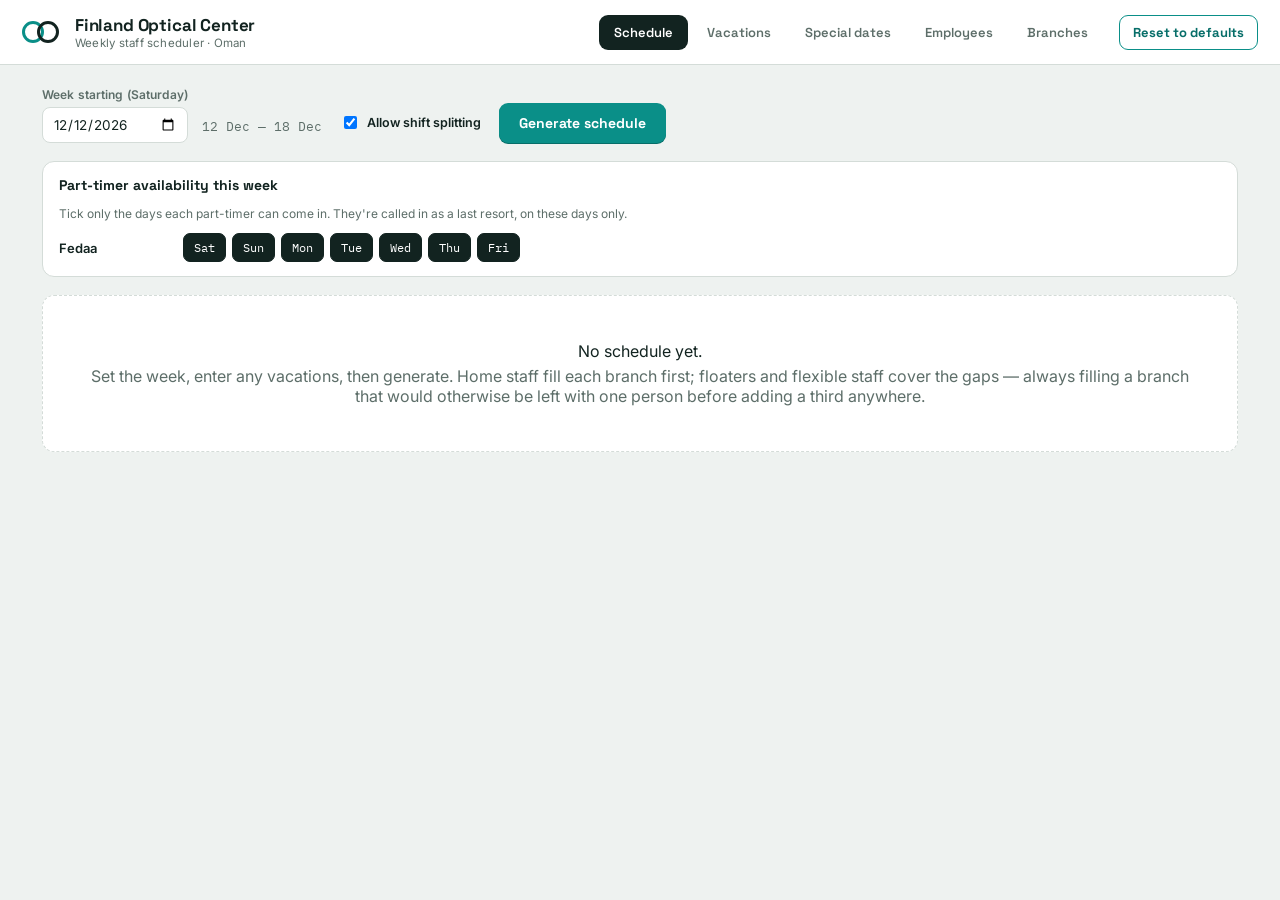
==== scheduler.html @ 1281ba0c "Bring the staff scheduler into the portal; the warehouse becomes the Office; add Ghiath The schedule" ====
<!DOCTYPE html><html lang="en"><head><meta charset="utf-8"/><meta name="viewport" content="width=device-width, initial-scale=1"/><title>Finland Optical Center — Scheduler</title><style>html,body{margin:0;padding:0;background:#eef2f0}html.foc-view .tabs,html.foc-view .hd-reset,html.foc-view .presets,html.foc-view .ptpanel,html.foc-view .manualhint,html.foc-view .sickbar,html.foc-view .empty,html.foc-view .bar>:not(.export-btn){display:none!important}</style></head><body><div id="root"></div><script>
(()=>{var Dm=Object.create;var Ao=Object.defineProperty;var _m=Object.getOwnPropertyDescriptor;var Um=Object.getOwnPropertyNames;var Hm=Object.getPrototypeOf,wm=Object.prototype.hasOwnProperty;var $t=(l,t)=>()=>{try{return t||l((t={exports:{}}).exports,t),t.exports}catch(a){throw t=0,a}};var Bm=(l,t,a,e)=>{if(t&&typeof t=="object"||typeof t=="function")for(let n of Um(t))!wm.call(l,n)&&n!==a&&Ao(l,n,{get:()=>t[n],enumerable:!(e=_m(t,n))||e.enumerable});return l};var Di=(l,t,a)=>(a=l!=null?Dm(Hm(l)):{},Bm(t||!l||!l.__esModule?Ao(a,"default",{value:l,enumerable:!0}):a,l));var Go=$t(X=>{"use strict";var Hi=Symbol.for("react.transitional.element"),qm=Symbol.for("react.portal"),Ym=Symbol.for("react.fragment"),Gm=Symbol.for("react.strict_mode"),jm=Symbol.for("react.profiler"),Qm=Symbol.for("react.consumer"),Xm=Symbol.for("react.context"),km=Symbol.for("react.forward_ref"),Zm=Symbol.for("react.suspense"),Lm=Symbol.for("react.memo"),Uo=Symbol.for("react.lazy"),Vm=Symbol.for("react.activity"),Mo=Symbol.iterator;function Km(l){return l===null||typeof l!="object"?null:(l=Mo&&l[Mo]||l["@@iterator"],typeof l=="function"?l:null)}var Ho={isMounted:function(){return!1},enqueueForceUpdate:function(){},enqueueReplaceState:function(){},enqueueSetState:function(){}},wo=Object.assign,Bo={};function $a(l,t,a){this.props=l,this.context=t,this.refs=Bo,this.updater=a||Ho}$a.prototype.isReactComponent={};$a.prototype.setState=function(l,t){if(typeof l!="object"&&typeof l!="function"&&l!=null)throw Error("takes an object of state variables to update or a function which returns an object of state variables.");this.updater.enqueueSetState(this,l,t,"setState")};$a.prototype.forceUpdate=function(l){this.updater.enqueueForceUpdate(this,l,"forceUpdate")};function qo(){}qo.prototype=$a.prototype;function wi(l,t,a){this.props=l,this.context=t,this.refs=Bo,this.updater=a||Ho}var Bi=wi.prototype=new qo;Bi.constructor=wi;wo(Bi,$a.prototype);Bi.isPureReactComponent=!0;var Co=Array.isArray;function Ui(){}var ul={H:null,A:null,T:null,S:null},Yo=Object.prototype.hasOwnProperty;function qi(l,t,a){var e=a.ref;return{$$typeof:Hi,type:l,key:t,ref:e!==void 0?e:null,props:a}}function Jm(l,t){return qi(l.type,t,l.props)}function Yi(l){return typeof l=="object"&&l!==null&&l.$$typeof===Hi}function Wm(l){var t={"=":"=0",":":"=2"};return"$"+l.replace(/[=:]/g,function(a){return t[a]})}var Do=/\/+/g;function _i(l,t){return typeof l=="object"&&l!==null&&l.key!=null?Wm(""+l.key):t.toString(36)}function Fm(l){switch(l.status){case"fulfilled":return l.value;case"rejected":throw l.reason;default:switch(typeof l.status=="string"?l.then(Ui,Ui):(l.status="pending",l.then(function(t){l.status==="pending"&&(l.status="fulfilled",l.value=t)},function(t){l.status==="pending"&&(l.status="rejected",l.reason=t)})),l.status){case"fulfilled":return l.value;case"rejected":throw l.reason}}throw l}function Fa(l,t,a,e,n){var u=typeof l;(u==="undefined"||u==="boolean")&&(l=null);var i=!1;if(l===null)i=!0;else switch(u){case"bigint":case"string":case"number":i=!0;break;case"object":switch(l.$$typeof){case Hi:case qm:i=!0;break;case Uo:return i=l._init,Fa(i(l._payload),t,a,e,n)}}if(i)return n=n(l),i=e===""?"."+_i(l,0):e,Co(n)?(a="",i!=null&&(a=i.replace(Do,"$&/")+"/"),Fa(n,t,a,"",function(d){return d})):n!=null&&(Yi(n)&&(n=Jm(n,a+(n.key==null||l&&l.key===n.key?"":(""+n.key).replace(Do,"$&/")+"/")+i)),t.push(n)),1;i=0;var f=e===""?".":e+":";if(Co(l))for(var o=0;o<l.length;o++)e=l[o],u=f+_i(e,o),i+=Fa(e,t,a,u,n);else if(o=Km(l),typeof o=="function")for(l=o.call(l),o=0;!(e=l.next()).done;)e=e.value,u=f+_i(e,o++),i+=Fa(e,t,a,u,n);else if(u==="object"){if(typeof l.then=="function")return Fa(Fm(l),t,a,e,n);throw t=String(l),Error("Objects are not valid as a React child (found: "+(t==="[object Object]"?"object with keys {"+Object.keys(l).join(", ")+"}":t)+"). If you meant to render a collection of children, use an array instead.")}return i}function Fn(l,t,a){if(l==null)return l;var e=[],n=0;return Fa(l,e,"","",function(u){return t.call(a,u,n++)}),e}function $m(l){if(l._status===-1){var t=l._result;t=t(),t.then(function(a){(l._status===0||l._status===-1)&&(l._status=1,l._result=a)},function(a){(l._status===0||l._status===-1)&&(l._status=2,l._result=a)}),l._status===-1&&(l._status=0,l._result=t)}if(l._status===1)return l._result.default;throw l._result}var _o=typeof reportError=="function"?reportError:function(l){if(typeof window=="object"&&typeof window.ErrorEvent=="function"){var t=new window.ErrorEvent("error",{bubbles:!0,cancelable:!0,message:typeof l=="object"&&l!==null&&typeof l.message=="string"?String(l.message):String(l),error:l});if(!window.dispatchEvent(t))return}else if(typeof process=="object"&&typeof process.emit=="function"){process.emit("uncaughtException",l);return}console.error(l)},Rm={map:Fn,forEach:function(l,t,a){Fn(l,function(){t.apply(this,arguments)},a)},count:function(l){var t=0;return Fn(l,function(){t++}),t},toArray:function(l){return Fn(l,function(t){return t})||[]},only:function(l){if(!Yi(l))throw Error("React.Children.only expected to receive a single React element child.");return l}};X.Activity=Vm;X.Children=Rm;X.Component=$a;X.Fragment=Ym;X.Profiler=jm;X.PureComponent=wi;X.StrictMode=Gm;X.Suspense=Zm;X.__CLIENT_INTERNALS_DO_NOT_USE_OR_WARN_USERS_THEY_CANNOT_UPGRADE=ul;X.__COMPILER_RUNTIME={__proto__:null,c:function(l){return ul.H.useMemoCache(l)}};X.cache=function(l){return function(){return l.apply(null,arguments)}};X.cacheSignal=function(){return null};X.cloneElement=function(l,t,a){if(l==null)throw Error("The argument must be a React element, but you passed "+l+".");var e=wo({},l.props),n=l.key;if(t!=null)for(u in t.key!==void 0&&(n=""+t.key),t)!Yo.call(t,u)||u==="key"||u==="__self"||u==="__source"||u==="ref"&&t.ref===void 0||(e[u]=t[u]);var u=arguments.length-2;if(u===1)e.children=a;else if(1<u){for(var i=Array(u),f=0;f<u;f++)i[f]=arguments[f+2];e.children=i}return qi(l.type,n,e)};X.createContext=function(l){return l={$$typeof:Xm,_currentValue:l,_currentValue2:l,_threadCount:0,Provider:null,Consumer:null},l.Provider=l,l.Consumer={$$typeof:Qm,_context:l},l};X.createElement=function(l,t,a){var e,n={},u=null;if(t!=null)for(e in t.key!==void 0&&(u=""+t.key),t)Yo.call(t,e)&&e!=="key"&&e!=="__self"&&e!=="__source"&&(n[e]=t[e]);var i=arguments.length-2;if(i===1)n.children=a;else if(1<i){for(var f=Array(i),o=0;o<i;o++)f[o]=arguments[o+2];n.children=f}if(l&&l.defaultProps)for(e in i=l.defaultProps,i)n[e]===void 0&&(n[e]=i[e]);return qi(l,u,n)};X.createRef=function(){return{current:null}};X.forwardRef=function(l){return{$$typeof:km,render:l}};X.isValidElement=Yi;X.lazy=function(l){return{$$typeof:Uo,_payload:{_status:-1,_result:l},_init:$m}};X.memo=function(l,t){return{$$typeof:Lm,type:l,compare:t===void 0?null:t}};X.startTransition=function(l){var t=ul.T,a={};ul.T=a;try{var e=l(),n=ul.S;n!==null&&n(a,e),typeof e=="object"&&e!==null&&typeof e.then=="function"&&e.then(Ui,_o)}catch(u){_o(u)}finally{t!==null&&a.types!==null&&(t.types=a.types),ul.T=t}};X.unstable_useCacheRefresh=function(){return ul.H.useCacheRefresh()};X.use=function(l){return ul.H.use(l)};X.useActionState=function(l,t,a){return ul.H.useActionState(l,t,a)};X.useCallback=function(l,t){return ul.H.useCallback(l,t)};X.useContext=function(l){return ul.H.useContext(l)};X.useDebugValue=function(){};X.useDeferredValue=function(l,t){return ul.H.useDeferredValue(l,t)};X.useEffect=function(l,t){return ul.H.useEffect(l,t)};X.useEffectEvent=function(l){return ul.H.useEffectEvent(l)};X.useId=function(){return ul.H.useId()};X.useImperativeHandle=function(l,t,a){return ul.H.useImperativeHandle(l,t,a)};X.useInsertionEffect=function(l,t){return ul.H.useInsertionEffect(l,t)};X.useLayoutEffect=function(l,t){return ul.H.useLayoutEffect(l,t)};X.useMemo=function(l,t){return ul.H.useMemo(l,t)};X.useOptimistic=function(l,t){return ul.H.useOptimistic(l,t)};X.useReducer=function(l,t,a){return ul.H.useReducer(l,t,a)};X.useRef=function(l){return ul.H.useRef(l)};X.useState=function(l){return ul.H.useState(l)};X.useSyncExternalStore=function(l,t,a){return ul.H.useSyncExternalStore(l,t,a)};X.useTransition=function(){return ul.H.useTransition()};X.version="19.2.8"});var Ze=$t((f1,jo)=>{"use strict";jo.exports=Go()});var Fo=$t(sl=>{"use strict";function Xi(l,t){var a=l.length;l.push(t);l:for(;0<a;){var e=a-1>>>1,n=l[e];if(0<$n(n,t))l[e]=t,l[a]=n,a=e;else break l}}function St(l){return l.length===0?null:l[0]}function In(l){if(l.length===0)return null;var t=l[0],a=l.pop();if(a!==t){l[0]=a;l:for(var e=0,n=l.length,u=n>>>1;e<u;){var i=2*(e+1)-1,f=l[i],o=i+1,d=l[o];if(0>$n(f,a))o<n&&0>$n(d,f)?(l[e]=d,l[o]=a,e=o):(l[e]=f,l[i]=a,e=i);else if(o<n&&0>$n(d,a))l[e]=d,l[o]=a,e=o;else break l}}return t}function $n(l,t){var a=l.sortIndex-t.sortIndex;return a!==0?a:l.id-t.id}sl.unstable_now=void 0;typeof performance=="object"&&typeof performance.now=="function"?(Qo=performance,sl.unstable_now=function(){return Qo.now()}):(Gi=Date,Xo=Gi.now(),sl.unstable_now=function(){return Gi.now()-Xo});var Qo,Gi,Xo,Ct=[],Rt=[],Im=1,ut=null,wl=3,ki=!1,Le=!1,Ve=!1,Zi=!1,Lo=typeof setTimeout=="function"?setTimeout:null,Vo=typeof clearTimeout=="function"?clearTimeout:null,ko=typeof setImmediate<"u"?setImmediate:null;function Rn(l){for(var t=St(Rt);t!==null;){if(t.callback===null)In(Rt);else if(t.startTime<=l)In(Rt),t.sortIndex=t.expirationTime,Xi(Ct,t);else break;t=St(Rt)}}function Li(l){if(Ve=!1,Rn(l),!Le)if(St(Ct)!==null)Le=!0,Ia||(Ia=!0,Ra());else{var t=St(Rt);t!==null&&Vi(Li,t.startTime-l)}}var Ia=!1,Ke=-1,Ko=5,Jo=-1;function Wo(){return Zi?!0:!(sl.unstable_now()-Jo<Ko)}function ji(){if(Zi=!1,Ia){var l=sl.unstable_now();Jo=l;var t=!0;try{l:{Le=!1,Ve&&(Ve=!1,Vo(Ke),Ke=-1),ki=!0;var a=wl;try{t:{for(Rn(l),ut=St(Ct);ut!==null&&!(ut.expirationTime>l&&Wo());){var e=ut.callback;if(typeof e=="function"){ut.callback=null,wl=ut.priorityLevel;var n=e(ut.expirationTime<=l);if(l=sl.unstable_now(),typeof n=="function"){ut.callback=n,Rn(l),t=!0;break t}ut===St(Ct)&&In(Ct),Rn(l)}else In(Ct);ut=St(Ct)}if(ut!==null)t=!0;else{var u=St(Rt);u!==null&&Vi(Li,u.startTime-l),t=!1}}break l}finally{ut=null,wl=a,ki=!1}t=void 0}}finally{t?Ra():Ia=!1}}}var Ra;typeof ko=="function"?Ra=function(){ko(ji)}:typeof MessageChannel<"u"?(Qi=new MessageChannel,Zo=Qi.port2,Qi.port1.onmessage=ji,Ra=function(){Zo.postMessage(null)}):Ra=function(){Lo(ji,0)};var Qi,Zo;function Vi(l,t){Ke=Lo(function(){l(sl.unstable_now())},t)}sl.unstable_IdlePriority=5;sl.unstable_ImmediatePriority=1;sl.unstable_LowPriority=4;sl.unstable_NormalPriority=3;sl.unstable_Profiling=null;sl.unstable_UserBlockingPriority=2;sl.unstable_cancelCallback=function(l){l.callback=null};sl.unstable_forceFrameRate=function(l){0>l||125<l?console.error("forceFrameRate takes a positive int between 0 and 125, forcing frame rates higher than 125 fps is not supported"):Ko=0<l?Math.floor(1e3/l):5};sl.unstable_getCurrentPriorityLevel=function(){return wl};sl.unstable_next=function(l){switch(wl){case 1:case 2:case 3:var t=3;break;default:t=wl}var a=wl;wl=t;try{return l()}finally{wl=a}};sl.unstable_requestPaint=function(){Zi=!0};sl.unstable_runWithPriority=function(l,t){switch(l){case 1:case 2:case 3:case 4:case 5:break;default:l=3}var a=wl;wl=l;try{return t()}finally{wl=a}};sl.unstable_scheduleCallback=function(l,t,a){var e=sl.unstable_now();switch(typeof a=="object"&&a!==null?(a=a.delay,a=typeof a=="number"&&0<a?e+a:e):a=e,l){case 1:var n=-1;break;case 2:n=250;break;case 5:n=1073741823;break;case 4:n=1e4;break;default:n=5e3}return n=a+n,l={id:Im++,callback:t,priorityLevel:l,startTime:a,expirationTime:n,sortIndex:-1},a>e?(l.sortIndex=a,Xi(Rt,l),St(Ct)===null&&l===St(Rt)&&(Ve?(Vo(Ke),Ke=-1):Ve=!0,Vi(Li,a-e))):(l.sortIndex=n,Xi(Ct,l),Le||ki||(Le=!0,Ia||(Ia=!0,Ra()))),l};sl.unstable_shouldYield=Wo;sl.unstable_wrapCallback=function(l){var t=wl;return function(){var a=wl;wl=t;try{return l.apply(this,arguments)}finally{wl=a}}}});var Ro=$t((s1,$o)=>{"use strict";$o.exports=Fo()});var Po=$t(Yl=>{"use strict";var Pm=Ze();function Io(l){var t="https://react.dev/errors/"+l;if(1<arguments.length){t+="?args[]="+encodeURIComponent(arguments[1]);for(var a=2;a<arguments.length;a++)t+="&args[]="+encodeURIComponent(arguments[a])}return"Minified React error #"+l+"; visit "+t+" for the full message or use the non-minified dev environment for full errors and additional helpful warnings."}function It(){}var ql={d:{f:It,r:function(){throw Error(Io(522))},D:It,C:It,L:It,m:It,X:It,S:It,M:It},p:0,findDOMNode:null},lh=Symbol.for("react.portal");function th(l,t,a){var e=3<arguments.length&&arguments[3]!==void 0?arguments[3]:null;return{$$typeof:lh,key:e==null?null:""+e,children:l,containerInfo:t,implementation:a}}var Je=Pm.__CLIENT_INTERNALS_DO_NOT_USE_OR_WARN_USERS_THEY_CANNOT_UPGRADE;function Pn(l,t){if(l==="font")return"";if(typeof t=="string")return t==="use-credentials"?t:""}Yl.__DOM_INTERNALS_DO_NOT_USE_OR_WARN_USERS_THEY_CANNOT_UPGRADE=ql;Yl.createPortal=function(l,t){var a=2<arguments.length&&arguments[2]!==void 0?arguments[2]:null;if(!t||t.nodeType!==1&&t.nodeType!==9&&t.nodeType!==11)throw Error(Io(299));return th(l,t,null,a)};Yl.flushSync=function(l){var t=Je.T,a=ql.p;try{if(Je.T=null,ql.p=2,l)return l()}finally{Je.T=t,ql.p=a,ql.d.f()}};Yl.preconnect=function(l,t){typeof l=="string"&&(t?(t=t.crossOrigin,t=typeof t=="string"?t==="use-credentials"?t:"":void 0):t=null,ql.d.C(l,t))};Yl.prefetchDNS=function(l){typeof l=="string"&&ql.d.D(l)};Yl.preinit=function(l,t){if(typeof l=="string"&&t&&typeof t.as=="string"){var a=t.as,e=Pn(a,t.crossOrigin),n=typeof t.integrity=="string"?t.integrity:void 0,u=typeof t.fetchPriority=="string"?t.fetchPriority:void 0;a==="style"?ql.d.S(l,typeof t.precedence=="string"?t.precedence:void 0,{crossOrigin:e,integrity:n,fetchPriority:u}):a==="script"&&ql.d.X(l,{crossOrigin:e,integrity:n,fetchPriority:u,nonce:typeof t.nonce=="string"?t.nonce:void 0})}};Yl.preinitModule=function(l,t){if(typeof l=="string")if(typeof t=="object"&&t!==null){if(t.as==null||t.as==="script"){var a=Pn(t.as,t.crossOrigin);ql.d.M(l,{crossOrigin:a,integrity:typeof t.integrity=="string"?t.integrity:void 0,nonce:typeof t.nonce=="string"?t.nonce:void 0})}}else t==null&&ql.d.M(l)};Yl.preload=function(l,t){if(typeof l=="string"&&typeof t=="object"&&t!==null&&typeof t.as=="string"){var a=t.as,e=Pn(a,t.crossOrigin);ql.d.L(l,a,{crossOrigin:e,integrity:typeof t.integrity=="string"?t.integrity:void 0,nonce:typeof t.nonce=="string"?t.nonce:void 0,type:typeof t.type=="string"?t.type:void 0,fetchPriority:typeof t.fetchPriority=="string"?t.fetchPriority:void 0,referrerPolicy:typeof t.referrerPolicy=="string"?t.referrerPolicy:void 0,imageSrcSet:typeof t.imageSrcSet=="string"?t.imageSrcSet:void 0,imageSizes:typeof t.imageSizes=="string"?t.imageSizes:void 0,media:typeof t.media=="string"?t.media:void 0})}};Yl.preloadModule=function(l,t){if(typeof l=="string")if(t){var a=Pn(t.as,t.crossOrigin);ql.d.m(l,{as:typeof t.as=="string"&&t.as!=="script"?t.as:void 0,crossOrigin:a,integrity:typeof t.integrity=="string"?t.integrity:void 0})}else ql.d.m(l)};Yl.requestFormReset=function(l){ql.d.r(l)};Yl.unstable_batchedUpdates=function(l,t){return l(t)};Yl.useFormState=function(l,t,a){return Je.H.useFormState(l,t,a)};Yl.useFormStatus=function(){return Je.H.useHostTransitionStatus()};Yl.version="19.2.8"});var as=$t((r1,ts)=>{"use strict";function ls(){if(!(typeof __REACT_DEVTOOLS_GLOBAL_HOOK__>"u"||typeof __REACT_DEVTOOLS_GLOBAL_HOOK__.checkDCE!="function"))try{__REACT_DEVTOOLS_GLOBAL_HOOK__.checkDCE(ls)}catch(l){console.error(l)}}ls(),ts.exports=Po()});var mm=$t(Ni=>{"use strict";var xl=Ro(),Md=Ze(),ah=as();function N(l){var t="https://react.dev/errors/"+l;if(1<arguments.length){t+="?args[]="+encodeURIComponent(arguments[1]);for(var a=2;a<arguments.length;a++)t+="&args[]="+encodeURIComponent(arguments[a])}return"Minified React error #"+l+"; visit "+t+" for the full message or use the non-minified dev environment for full errors and additional helpful warnings."}function Cd(l){return!(!l||l.nodeType!==1&&l.nodeType!==9&&l.nodeType!==11)}function wn(l){var t=l,a=l;if(l.alternate)for(;t.return;)t=t.return;else{l=t;do t=l,(t.flags&4098)!==0&&(a=t.return),l=t.return;while(l)}return t.tag===3?a:null}function Dd(l){if(l.tag===13){var t=l.memoizedState;if(t===null&&(l=l.alternate,l!==null&&(t=l.memoizedState)),t!==null)return t.dehydrated}return null}function _d(l){if(l.tag===31){var t=l.memoizedState;if(t===null&&(l=l.alternate,l!==null&&(t=l.memoizedState)),t!==null)return t.dehydrated}return null}function es(l){if(wn(l)!==l)throw Error(N(188))}function eh(l){var t=l.alternate;if(!t){if(t=wn(l),t===null)throw Error(N(188));return t!==l?null:l}for(var a=l,e=t;;){var n=a.return;if(n===null)break;var u=n.alternate;if(u===null){if(e=n.return,e!==null){a=e;continue}break}if(n.child===u.child){for(u=n.child;u;){if(u===a)return es(n),l;if(u===e)return es(n),t;u=u.sibling}throw Error(N(188))}if(a.return!==e.return)a=n,e=u;else{for(var i=!1,f=n.child;f;){if(f===a){i=!0,a=n,e=u;break}if(f===e){i=!0,e=n,a=u;break}f=f.sibling}if(!i){for(f=u.child;f;){if(f===a){i=!0,a=u,e=n;break}if(f===e){i=!0,e=u,a=n;break}f=f.sibling}if(!i)throw Error(N(189))}}if(a.alternate!==e)throw Error(N(190))}if(a.tag!==3)throw Error(N(188));return a.stateNode.current===a?l:t}function Ud(l){var t=l.tag;if(t===5||t===26||t===27||t===6)return l;for(l=l.child;l!==null;){if(t=Ud(l),t!==null)return t;l=l.sibling}return null}var fl=Object.assign,nh=Symbol.for("react.element"),lu=Symbol.for("react.transitional.element"),tn=Symbol.for("react.portal"),ne=Symbol.for("react.fragment"),Hd=Symbol.for("react.strict_mode"),Oc=Symbol.for("react.profiler"),wd=Symbol.for("react.consumer"),Yt=Symbol.for("react.context"),xf=Symbol.for("react.forward_ref"),Tc=Symbol.for("react.suspense"),Ac=Symbol.for("react.suspense_list"),zf=Symbol.for("react.memo"),Pt=Symbol.for("react.lazy"),Mc=Symbol.for("react.activity"),uh=Symbol.for("react.memo_cache_sentinel"),ns=Symbol.iterator;function We(l){return l===null||typeof l!="object"?null:(l=ns&&l[ns]||l["@@iterator"],typeof l=="function"?l:null)}var ih=Symbol.for("react.client.reference");function Cc(l){if(l==null)return null;if(typeof l=="function")return l.$$typeof===ih?null:l.displayName||l.name||null;if(typeof l=="string")return l;switch(l){case ne:return"Fragment";case Oc:return"Profiler";case Hd:return"StrictMode";case Tc:return"Suspense";case Ac:return"SuspenseList";case Mc:return"Activity"}if(typeof l=="object")switch(l.$$typeof){case tn:return"Portal";case Yt:return l.displayName||"Context";case wd:return(l._context.displayName||"Context")+".Consumer";case xf:var t=l.render;return l=l.displayName,l||(l=t.displayName||t.name||"",l=l!==""?"ForwardRef("+l+")":"ForwardRef"),l;case zf:return t=l.displayName||null,t!==null?t:Cc(l.type)||"Memo";case Pt:t=l._payload,l=l._init;try{return Cc(l(t))}catch{}}return null}var an=Array.isArray,G=Md.__CLIENT_INTERNALS_DO_NOT_USE_OR_WARN_USERS_THEY_CANNOT_UPGRADE,F=ah.__DOM_INTERNALS_DO_NOT_USE_OR_WARN_USERS_THEY_CANNOT_UPGRADE,Ha={pending:!1,data:null,method:null,action:null},Dc=[],ue=-1;function Ot(l){return{current:l}}function Tl(l){0>ue||(l.current=Dc[ue],Dc[ue]=null,ue--)}function el(l,t){ue++,Dc[ue]=l.current,l.current=t}var Nt=Ot(null),Sn=Ot(null),sa=Ot(null),Hu=Ot(null);function wu(l,t){switch(el(sa,t),el(Sn,l),el(Nt,null),t.nodeType){case 9:case 11:l=(l=t.documentElement)&&(l=l.namespaceURI)?dd(l):0;break;default:if(l=t.tagName,t=t.namespaceURI)t=dd(t),l=lm(t,l);else switch(l){case"svg":l=1;break;case"math":l=2;break;default:l=0}}Tl(Nt),el(Nt,l)}function Ee(){Tl(Nt),Tl(Sn),Tl(sa)}function _c(l){l.memoizedState!==null&&el(Hu,l);var t=Nt.current,a=lm(t,l.type);t!==a&&(el(Sn,l),el(Nt,a))}function Bu(l){Sn.current===l&&(Tl(Nt),Tl(Sn)),Hu.current===l&&(Tl(Hu),_n._currentValue=Ha)}var Ki,us;function Ca(l){if(Ki===void 0)try{throw Error()}catch(a){var t=a.stack.trim().match(/\n( *(at )?)/);Ki=t&&t[1]||"",us=-1<a.stack.indexOf(`
    at`)?" (<anonymous>)":-1<a.stack.indexOf("@")?"@unknown:0:0":""}return`
`+Ki+l+us}var Ji=!1;function Wi(l,t){if(!l||Ji)return"";Ji=!0;var a=Error.prepareStackTrace;Error.prepareStackTrace=void 0;try{var e={DetermineComponentFrameRoot:function(){try{if(t){var y=function(){throw Error()};if(Object.defineProperty(y.prototype,"props",{set:function(){throw Error()}}),typeof Reflect=="object"&&Reflect.construct){try{Reflect.construct(y,[])}catch(s){var h=s}Reflect.construct(l,[],y)}else{try{y.call()}catch(s){h=s}l.call(y.prototype)}}else{try{throw Error()}catch(s){h=s}(y=l())&&typeof y.catch=="function"&&y.catch(function(){})}}catch(s){if(s&&h&&typeof s.stack=="string")return[s.stack,h.stack]}return[null,null]}};e.DetermineComponentFrameRoot.displayName="DetermineComponentFrameRoot";var n=Object.getOwnPropertyDescriptor(e.DetermineComponentFrameRoot,"name");n&&n.configurable&&Object.defineProperty(e.DetermineComponentFrameRoot,"name",{value:"DetermineComponentFrameRoot"});var u=e.DetermineComponentFrameRoot(),i=u[0],f=u[1];if(i&&f){var o=i.split(`
`),d=f.split(`
`);for(n=e=0;e<o.length&&!o[e].includes("DetermineComponentFrameRoot");)e++;for(;n<d.length&&!d[n].includes("DetermineComponentFrameRoot");)n++;if(e===o.length||n===d.length)for(e=o.length-1,n=d.length-1;1<=e&&0<=n&&o[e]!==d[n];)n--;for(;1<=e&&0<=n;e--,n--)if(o[e]!==d[n]){if(e!==1||n!==1)do if(e--,n--,0>n||o[e]!==d[n]){var v=`
`+o[e].replace(" at new "," at ");return l.displayName&&v.includes("<anonymous>")&&(v=v.replace("<anonymous>",l.displayName)),v}while(1<=e&&0<=n);break}}}finally{Ji=!1,Error.prepareStackTrace=a}return(a=l?l.displayName||l.name:"")?Ca(a):""}function ch(l,t){switch(l.tag){case 26:case 27:case 5:return Ca(l.type);case 16:return Ca("Lazy");case 13:return l.child!==t&&t!==null?Ca("Suspense Fallback"):Ca("Suspense");case 19:return Ca("SuspenseList");case 0:case 15:return Wi(l.type,!1);case 11:return Wi(l.type.render,!1);case 1:return Wi(l.type,!0);case 31:return Ca("Activity");default:return""}}function is(l){try{var t="",a=null;do t+=ch(l,a),a=l,l=l.return;while(l);return t}catch(e){return`
Error generating stack: `+e.message+`
`+e.stack}}var Uc=Object.prototype.hasOwnProperty,Ef=xl.unstable_scheduleCallback,Fi=xl.unstable_cancelCallback,fh=xl.unstable_shouldYield,oh=xl.unstable_requestPaint,Il=xl.unstable_now,sh=xl.unstable_getCurrentPriorityLevel,Bd=xl.unstable_ImmediatePriority,qd=xl.unstable_UserBlockingPriority,qu=xl.unstable_NormalPriority,dh=xl.unstable_LowPriority,Yd=xl.unstable_IdlePriority,rh=xl.log,ph=xl.unstable_setDisableYieldValue,Bn=null,Pl=null;function ua(l){if(typeof rh=="function"&&ph(l),Pl&&typeof Pl.setStrictMode=="function")try{Pl.setStrictMode(Bn,l)}catch{}}var lt=Math.clz32?Math.clz32:vh,mh=Math.log,hh=Math.LN2;function vh(l){return l>>>=0,l===0?32:31-(mh(l)/hh|0)|0}var tu=256,au=262144,eu=4194304;function Da(l){var t=l&42;if(t!==0)return t;switch(l&-l){case 1:return 1;case 2:return 2;case 4:return 4;case 8:return 8;case 16:return 16;case 32:return 32;case 64:return 64;case 128:return 128;case 256:case 512:case 1024:case 2048:case 4096:case 8192:case 16384:case 32768:case 65536:case 131072:return l&261888;case 262144:case 524288:case 1048576:case 2097152:return l&3932160;case 4194304:case 8388608:case 16777216:case 33554432:return l&62914560;case 67108864:return 67108864;case 134217728:return 134217728;case 268435456:return 268435456;case 536870912:return 536870912;case 1073741824:return 0;default:return l}}function fi(l,t,a){var e=l.pendingLanes;if(e===0)return 0;var n=0,u=l.suspendedLanes,i=l.pingedLanes;l=l.warmLanes;var f=e&134217727;return f!==0?(e=f&~u,e!==0?n=Da(e):(i&=f,i!==0?n=Da(i):a||(a=f&~l,a!==0&&(n=Da(a))))):(f=e&~u,f!==0?n=Da(f):i!==0?n=Da(i):a||(a=e&~l,a!==0&&(n=Da(a)))),n===0?0:t!==0&&t!==n&&(t&u)===0&&(u=n&-n,a=t&-t,u>=a||u===32&&(a&4194048)!==0)?t:n}function qn(l,t){return(l.pendingLanes&~(l.suspendedLanes&~l.pingedLanes)&t)===0}function gh(l,t){switch(l){case 1:case 2:case 4:case 8:case 64:return t+250;case 16:case 32:case 128:case 256:case 512:case 1024:case 2048:case 4096:case 8192:case 16384:case 32768:case 65536:case 131072:case 262144:case 524288:case 1048576:case 2097152:return t+5e3;case 4194304:case 8388608:case 16777216:case 33554432:return-1;case 67108864:case 134217728:case 268435456:case 536870912:case 1073741824:return-1;default:return-1}}function Gd(){var l=eu;return eu<<=1,(eu&62914560)===0&&(eu=4194304),l}function $i(l){for(var t=[],a=0;31>a;a++)t.push(l);return t}function Yn(l,t){l.pendingLanes|=t,t!==268435456&&(l.suspendedLanes=0,l.pingedLanes=0,l.warmLanes=0)}function yh(l,t,a,e,n,u){var i=l.pendingLanes;l.pendingLanes=a,l.suspendedLanes=0,l.pingedLanes=0,l.warmLanes=0,l.expiredLanes&=a,l.entangledLanes&=a,l.errorRecoveryDisabledLanes&=a,l.shellSuspendCounter=0;var f=l.entanglements,o=l.expirationTimes,d=l.hiddenUpdates;for(a=i&~a;0<a;){var v=31-lt(a),y=1<<v;f[v]=0,o[v]=-1;var h=d[v];if(h!==null)for(d[v]=null,v=0;v<h.length;v++){var s=h[v];s!==null&&(s.lane&=-536870913)}a&=~y}e!==0&&jd(l,e,0),u!==0&&n===0&&l.tag!==0&&(l.suspendedLanes|=u&~(i&~t))}function jd(l,t,a){l.pendingLanes|=t,l.suspendedLanes&=~t;var e=31-lt(t);l.entangledLanes|=t,l.entanglements[e]=l.entanglements[e]|1073741824|a&261930}function Qd(l,t){var a=l.entangledLanes|=t;for(l=l.entanglements;a;){var e=31-lt(a),n=1<<e;n&t|l[e]&t&&(l[e]|=t),a&=~n}}function Xd(l,t){var a=t&-t;return a=(a&42)!==0?1:Nf(a),(a&(l.suspendedLanes|t))!==0?0:a}function Nf(l){switch(l){case 2:l=1;break;case 8:l=4;break;case 32:l=16;break;case 256:case 512:case 1024:case 2048:case 4096:case 8192:case 16384:case 32768:case 65536:case 131072:case 262144:case 524288:case 1048576:case 2097152:case 4194304:case 8388608:case 16777216:case 33554432:l=128;break;case 268435456:l=134217728;break;default:l=0}return l}function Of(l){return l&=-l,2<l?8<l?(l&134217727)!==0?32:268435456:8:2}function kd(){var l=F.p;return l!==0?l:(l=window.event,l===void 0?32:dm(l.type))}function cs(l,t){var a=F.p;try{return F.p=l,t()}finally{F.p=a}}var Ea=Math.random().toString(36).slice(2),Ml="__reactFiber$"+Ea,Kl="__reactProps$"+Ea,we="__reactContainer$"+Ea,Hc="__reactEvents$"+Ea,bh="__reactListeners$"+Ea,Sh="__reactHandles$"+Ea,fs="__reactResources$"+Ea,Gn="__reactMarker$"+Ea;function Tf(l){delete l[Ml],delete l[Kl],delete l[Hc],delete l[bh],delete l[Sh]}function ie(l){var t=l[Ml];if(t)return t;for(var a=l.parentNode;a;){if(t=a[we]||a[Ml]){if(a=t.alternate,t.child!==null||a!==null&&a.child!==null)for(l=vd(l);l!==null;){if(a=l[Ml])return a;l=vd(l)}return t}l=a,a=l.parentNode}return null}function Be(l){if(l=l[Ml]||l[we]){var t=l.tag;if(t===5||t===6||t===13||t===31||t===26||t===27||t===3)return l}return null}function en(l){var t=l.tag;if(t===5||t===26||t===27||t===6)return l.stateNode;throw Error(N(33))}function ve(l){var t=l[fs];return t||(t=l[fs]={hoistableStyles:new Map,hoistableScripts:new Map}),t}function Ol(l){l[Gn]=!0}var Zd=new Set,Ld={};function Za(l,t){Ne(l,t),Ne(l+"Capture",t)}function Ne(l,t){for(Ld[l]=t,l=0;l<t.length;l++)Zd.add(t[l])}var xh=RegExp("^[:A-Z_a-z\\u00C0-\\u00D6\\u00D8-\\u00F6\\u00F8-\\u02FF\\u0370-\\u037D\\u037F-\\u1FFF\\u200C-\\u200D\\u2070-\\u218F\\u2C00-\\u2FEF\\u3001-\\uD7FF\\uF900-\\uFDCF\\uFDF0-\\uFFFD][:A-Z_a-z\\u00C0-\\u00D6\\u00D8-\\u00F6\\u00F8-\\u02FF\\u0370-\\u037D\\u037F-\\u1FFF\\u200C-\\u200D\\u2070-\\u218F\\u2C00-\\u2FEF\\u3001-\\uD7FF\\uF900-\\uFDCF\\uFDF0-\\uFFFD\\-.0-9\\u00B7\\u0300-\\u036F\\u203F-\\u2040]*$"),os={},ss={};function zh(l){return Uc.call(ss,l)?!0:Uc.call(os,l)?!1:xh.test(l)?ss[l]=!0:(os[l]=!0,!1)}function yu(l,t,a){if(zh(t))if(a===null)l.removeAttribute(t);else{switch(typeof a){case"undefined":case"function":case"symbol":l.removeAttribute(t);return;case"boolean":var e=t.toLowerCase().slice(0,5);if(e!=="data-"&&e!=="aria-"){l.removeAttribute(t);return}}l.setAttribute(t,""+a)}}function nu(l,t,a){if(a===null)l.removeAttribute(t);else{switch(typeof a){case"undefined":case"function":case"symbol":case"boolean":l.removeAttribute(t);return}l.setAttribute(t,""+a)}}function Dt(l,t,a,e){if(e===null)l.removeAttribute(a);else{switch(typeof e){case"undefined":case"function":case"symbol":case"boolean":l.removeAttribute(a);return}l.setAttributeNS(t,a,""+e)}}function ct(l){switch(typeof l){case"bigint":case"boolean":case"number":case"string":case"undefined":return l;case"object":return l;default:return""}}function Vd(l){var t=l.type;return(l=l.nodeName)&&l.toLowerCase()==="input"&&(t==="checkbox"||t==="radio")}function Eh(l,t,a){var e=Object.getOwnPropertyDescriptor(l.constructor.prototype,t);if(!l.hasOwnProperty(t)&&typeof e<"u"&&typeof e.get=="function"&&typeof e.set=="function"){var n=e.get,u=e.set;return Object.defineProperty(l,t,{configurable:!0,get:function(){return n.call(this)},set:function(i){a=""+i,u.call(this,i)}}),Object.defineProperty(l,t,{enumerable:e.enumerable}),{getValue:function(){return a},setValue:function(i){a=""+i},stopTracking:function(){l._valueTracker=null,delete l[t]}}}}function wc(l){if(!l._valueTracker){var t=Vd(l)?"checked":"value";l._valueTracker=Eh(l,t,""+l[t])}}function Kd(l){if(!l)return!1;var t=l._valueTracker;if(!t)return!0;var a=t.getValue(),e="";return l&&(e=Vd(l)?l.checked?"true":"false":l.value),l=e,l!==a?(t.setValue(l),!0):!1}function Yu(l){if(l=l||(typeof document<"u"?document:void 0),typeof l>"u")return null;try{return l.activeElement||l.body}catch{return l.body}}var Nh=/[\n"\\]/g;function st(l){return l.replace(Nh,function(t){return"\\"+t.charCodeAt(0).toString(16)+" "})}function Bc(l,t,a,e,n,u,i,f){l.name="",i!=null&&typeof i!="function"&&typeof i!="symbol"&&typeof i!="boolean"?l.type=i:l.removeAttribute("type"),t!=null?i==="number"?(t===0&&l.value===""||l.value!=t)&&(l.value=""+ct(t)):l.value!==""+ct(t)&&(l.value=""+ct(t)):i!=="submit"&&i!=="reset"||l.removeAttribute("value"),t!=null?qc(l,i,ct(t)):a!=null?qc(l,i,ct(a)):e!=null&&l.removeAttribute("value"),n==null&&u!=null&&(l.defaultChecked=!!u),n!=null&&(l.checked=n&&typeof n!="function"&&typeof n!="symbol"),f!=null&&typeof f!="function"&&typeof f!="symbol"&&typeof f!="boolean"?l.name=""+ct(f):l.removeAttribute("name")}function Jd(l,t,a,e,n,u,i,f){if(u!=null&&typeof u!="function"&&typeof u!="symbol"&&typeof u!="boolean"&&(l.type=u),t!=null||a!=null){if(!(u!=="submit"&&u!=="reset"||t!=null)){wc(l);return}a=a!=null?""+ct(a):"",t=t!=null?""+ct(t):a,f||t===l.value||(l.value=t),l.defaultValue=t}e=e??n,e=typeof e!="function"&&typeof e!="symbol"&&!!e,l.checked=f?l.checked:!!e,l.defaultChecked=!!e,i!=null&&typeof i!="function"&&typeof i!="symbol"&&typeof i!="boolean"&&(l.name=i),wc(l)}function qc(l,t,a){t==="number"&&Yu(l.ownerDocument)===l||l.defaultValue===""+a||(l.defaultValue=""+a)}function ge(l,t,a,e){if(l=l.options,t){t={};for(var n=0;n<a.length;n++)t["$"+a[n]]=!0;for(a=0;a<l.length;a++)n=t.hasOwnProperty("$"+l[a].value),l[a].selected!==n&&(l[a].selected=n),n&&e&&(l[a].defaultSelected=!0)}else{for(a=""+ct(a),t=null,n=0;n<l.length;n++){if(l[n].value===a){l[n].selected=!0,e&&(l[n].defaultSelected=!0);return}t!==null||l[n].disabled||(t=l[n])}t!==null&&(t.selected=!0)}}function Wd(l,t,a){if(t!=null&&(t=""+ct(t),t!==l.value&&(l.value=t),a==null)){l.defaultValue!==t&&(l.defaultValue=t);return}l.defaultValue=a!=null?""+ct(a):""}function Fd(l,t,a,e){if(t==null){if(e!=null){if(a!=null)throw Error(N(92));if(an(e)){if(1<e.length)throw Error(N(93));e=e[0]}a=e}a==null&&(a=""),t=a}a=ct(t),l.defaultValue=a,e=l.textContent,e===a&&e!==""&&e!==null&&(l.value=e),wc(l)}function Oe(l,t){if(t){var a=l.firstChild;if(a&&a===l.lastChild&&a.nodeType===3){a.nodeValue=t;return}}l.textContent=t}var Oh=new Set("animationIterationCount aspectRatio borderImageOutset borderImageSlice borderImageWidth boxFlex boxFlexGroup boxOrdinalGroup columnCount columns flex flexGrow flexPositive flexShrink flexNegative flexOrder gridArea gridRow gridRowEnd gridRowSpan gridRowStart gridColumn gridColumnEnd gridColumnSpan gridColumnStart fontWeight lineClamp lineHeight opacity order orphans scale tabSize widows zIndex zoom fillOpacity floodOpacity stopOpacity strokeDasharray strokeDashoffset strokeMiterlimit strokeOpacity strokeWidth MozAnimationIterationCount MozBoxFlex MozBoxFlexGroup MozLineClamp msAnimationIterationCount msFlex msZoom msFlexGrow msFlexNegative msFlexOrder msFlexPositive msFlexShrink msGridColumn msGridColumnSpan msGridRow msGridRowSpan WebkitAnimationIterationCount WebkitBoxFlex WebKitBoxFlexGroup WebkitBoxOrdinalGroup WebkitColumnCount WebkitColumns WebkitFlex WebkitFlexGrow WebkitFlexPositive WebkitFlexShrink WebkitLineClamp".split(" "));function ds(l,t,a){var e=t.indexOf("--")===0;a==null||typeof a=="boolean"||a===""?e?l.setProperty(t,""):t==="float"?l.cssFloat="":l[t]="":e?l.setProperty(t,a):typeof a!="number"||a===0||Oh.has(t)?t==="float"?l.cssFloat=a:l[t]=(""+a).trim():l[t]=a+"px"}function $d(l,t,a){if(t!=null&&typeof t!="object")throw Error(N(62));if(l=l.style,a!=null){for(var e in a)!a.hasOwnProperty(e)||t!=null&&t.hasOwnProperty(e)||(e.indexOf("--")===0?l.setProperty(e,""):e==="float"?l.cssFloat="":l[e]="");for(var n in t)e=t[n],t.hasOwnProperty(n)&&a[n]!==e&&ds(l,n,e)}else for(var u in t)t.hasOwnProperty(u)&&ds(l,u,t[u])}function Af(l){if(l.indexOf("-")===-1)return!1;switch(l){case"annotation-xml":case"color-profile":case"font-face":case"font-face-src":case"font-face-uri":case"font-face-format":case"font-face-name":case"missing-glyph":return!1;default:return!0}}var Th=new Map([["acceptCharset","accept-charset"],["htmlFor","for"],["httpEquiv","http-equiv"],["crossOrigin","crossorigin"],["accentHeight","accent-height"],["alignmentBaseline","alignment-baseline"],["arabicForm","arabic-form"],["baselineShift","baseline-shift"],["capHeight","cap-height"],["clipPath","clip-path"],["clipRule","clip-rule"],["colorInterpolation","color-interpolation"],["colorInterpolationFilters","color-interpolation-filters"],["colorProfile","color-profile"],["colorRendering","color-rendering"],["dominantBaseline","dominant-baseline"],["enableBackground","enable-background"],["fillOpacity","fill-opacity"],["fillRule","fill-rule"],["floodColor","flood-color"],["floodOpacity","flood-opacity"],["fontFamily","font-family"],["fontSize","font-size"],["fontSizeAdjust","font-size-adjust"],["fontStretch","font-stretch"],["fontStyle","font-style"],["fontVariant","font-variant"],["fontWeight","font-weight"],["glyphName","glyph-name"],["glyphOrientationHorizontal","glyph-orientation-horizontal"],["glyphOrientationVertical","glyph-orientation-vertical"],["horizAdvX","horiz-adv-x"],["horizOriginX","horiz-origin-x"],["imageRendering","image-rendering"],["letterSpacing","letter-spacing"],["lightingColor","lighting-color"],["markerEnd","marker-end"],["markerMid","marker-mid"],["markerStart","marker-start"],["overlinePosition","overline-position"],["overlineThickness","overline-thickness"],["paintOrder","paint-order"],["panose-1","panose-1"],["pointerEvents","pointer-events"],["renderingIntent","rendering-intent"],["shapeRendering","shape-rendering"],["stopColor","stop-color"],["stopOpacity","stop-opacity"],["strikethroughPosition","strikethrough-position"],["strikethroughThickness","strikethrough-thickness"],["strokeDasharray","stroke-dasharray"],["strokeDashoffset","stroke-dashoffset"],["strokeLinecap","stroke-linecap"],["strokeLinejoin","stroke-linejoin"],["strokeMiterlimit","stroke-miterlimit"],["strokeOpacity","stroke-opacity"],["strokeWidth","stroke-width"],["textAnchor","text-anchor"],["textDecoration","text-decoration"],["textRendering","text-rendering"],["transformOrigin","transform-origin"],["underlinePosition","underline-position"],["underlineThickness","underline-thickness"],["unicodeBidi","unicode-bidi"],["unicodeRange","unicode-range"],["unitsPerEm","units-per-em"],["vAlphabetic","v-alphabetic"],["vHanging","v-hanging"],["vIdeographic","v-ideographic"],["vMathematical","v-mathematical"],["vectorEffect","vector-effect"],["vertAdvY","vert-adv-y"],["vertOriginX","vert-origin-x"],["vertOriginY","vert-origin-y"],["wordSpacing","word-spacing"],["writingMode","writing-mode"],["xmlnsXlink","xmlns:xlink"],["xHeight","x-height"]]),Ah=/^[\u0000-\u001F ]*j[\r\n\t]*a[\r\n\t]*v[\r\n\t]*a[\r\n\t]*s[\r\n\t]*c[\r\n\t]*r[\r\n\t]*i[\r\n\t]*p[\r\n\t]*t[\r\n\t]*:/i;function bu(l){return Ah.test(""+l)?"javascript:throw new Error('React has blocked a javascript: URL as a security precaution.')":l}function Gt(){}var Yc=null;function Mf(l){return l=l.target||l.srcElement||window,l.correspondingUseElement&&(l=l.correspondingUseElement),l.nodeType===3?l.parentNode:l}var ce=null,ye=null;function rs(l){var t=Be(l);if(t&&(l=t.stateNode)){var a=l[Kl]||null;l:switch(l=t.stateNode,t.type){case"input":if(Bc(l,a.value,a.defaultValue,a.defaultValue,a.checked,a.defaultChecked,a.type,a.name),t=a.name,a.type==="radio"&&t!=null){for(a=l;a.parentNode;)a=a.parentNode;for(a=a.querySelectorAll('input[name="'+st(""+t)+'"][type="radio"]'),t=0;t<a.length;t++){var e=a[t];if(e!==l&&e.form===l.form){var n=e[Kl]||null;if(!n)throw Error(N(90));Bc(e,n.value,n.defaultValue,n.defaultValue,n.checked,n.defaultChecked,n.type,n.name)}}for(t=0;t<a.length;t++)e=a[t],e.form===l.form&&Kd(e)}break l;case"textarea":Wd(l,a.value,a.defaultValue);break l;case"select":t=a.value,t!=null&&ge(l,!!a.multiple,t,!1)}}}var Ri=!1;function Rd(l,t,a){if(Ri)return l(t,a);Ri=!0;try{var e=l(t);return e}finally{if(Ri=!1,(ce!==null||ye!==null)&&(Si(),ce&&(t=ce,l=ye,ye=ce=null,rs(t),l)))for(t=0;t<l.length;t++)rs(l[t])}}function xn(l,t){var a=l.stateNode;if(a===null)return null;var e=a[Kl]||null;if(e===null)return null;a=e[t];l:switch(t){case"onClick":case"onClickCapture":case"onDoubleClick":case"onDoubleClickCapture":case"onMouseDown":case"onMouseDownCapture":case"onMouseMove":case"onMouseMoveCapture":case"onMouseUp":case"onMouseUpCapture":case"onMouseEnter":(e=!e.disabled)||(l=l.type,e=!(l==="button"||l==="input"||l==="select"||l==="textarea")),l=!e;break l;default:l=!1}if(l)return null;if(a&&typeof a!="function")throw Error(N(231,t,typeof a));return a}var Zt=!(typeof window>"u"||typeof window.document>"u"||typeof window.document.createElement>"u"),Gc=!1;if(Zt)try{Pa={},Object.defineProperty(Pa,"passive",{get:function(){Gc=!0}}),window.addEventListener("test",Pa,Pa),window.removeEventListener("test",Pa,Pa)}catch{Gc=!1}var Pa,ia=null,Cf=null,Su=null;function Id(){if(Su)return Su;var l,t=Cf,a=t.length,e,n="value"in ia?ia.value:ia.textContent,u=n.length;for(l=0;l<a&&t[l]===n[l];l++);var i=a-l;for(e=1;e<=i&&t[a-e]===n[u-e];e++);return Su=n.slice(l,1<e?1-e:void 0)}function xu(l){var t=l.keyCode;return"charCode"in l?(l=l.charCode,l===0&&t===13&&(l=13)):l=t,l===10&&(l=13),32<=l||l===13?l:0}function uu(){return!0}function ps(){return!1}function Jl(l){function t(a,e,n,u,i){this._reactName=a,this._targetInst=n,this.type=e,this.nativeEvent=u,this.target=i,this.currentTarget=null;for(var f in l)l.hasOwnProperty(f)&&(a=l[f],this[f]=a?a(u):u[f]);return this.isDefaultPrevented=(u.defaultPrevented!=null?u.defaultPrevented:u.returnValue===!1)?uu:ps,this.isPropagationStopped=ps,this}return fl(t.prototype,{preventDefault:function(){this.defaultPrevented=!0;var a=this.nativeEvent;a&&(a.preventDefault?a.preventDefault():typeof a.returnValue!="unknown"&&(a.returnValue=!1),this.isDefaultPrevented=uu)},stopPropagation:function(){var a=this.nativeEvent;a&&(a.stopPropagation?a.stopPropagation():typeof a.cancelBubble!="unknown"&&(a.cancelBubble=!0),this.isPropagationStopped=uu)},persist:function(){},isPersistent:uu}),t}var La={eventPhase:0,bubbles:0,cancelable:0,timeStamp:function(l){return l.timeStamp||Date.now()},defaultPrevented:0,isTrusted:0},oi=Jl(La),jn=fl({},La,{view:0,detail:0}),Mh=Jl(jn),Ii,Pi,Fe,si=fl({},jn,{screenX:0,screenY:0,clientX:0,clientY:0,pageX:0,pageY:0,ctrlKey:0,shiftKey:0,altKey:0,metaKey:0,getModifierState:Df,button:0,buttons:0,relatedTarget:function(l){return l.relatedTarget===void 0?l.fromElement===l.srcElement?l.toElement:l.fromElement:l.relatedTarget},movementX:function(l){return"movementX"in l?l.movementX:(l!==Fe&&(Fe&&l.type==="mousemove"?(Ii=l.screenX-Fe.screenX,Pi=l.screenY-Fe.screenY):Pi=Ii=0,Fe=l),Ii)},movementY:function(l){return"movementY"in l?l.movementY:Pi}}),ms=Jl(si),Ch=fl({},si,{dataTransfer:0}),Dh=Jl(Ch),_h=fl({},jn,{relatedTarget:0}),lc=Jl(_h),Uh=fl({},La,{animationName:0,elapsedTime:0,pseudoElement:0}),Hh=Jl(Uh),wh=fl({},La,{clipboardData:function(l){return"clipboardData"in l?l.clipboardData:window.clipboardData}}),Bh=Jl(wh),qh=fl({},La,{data:0}),hs=Jl(qh),Yh={Esc:"Escape",Spacebar:" ",Left:"ArrowLeft",Up:"ArrowUp",Right:"ArrowRight",Down:"ArrowDown",Del:"Delete",Win:"OS",Menu:"ContextMenu",Apps:"ContextMenu",Scroll:"ScrollLock",MozPrintableKey:"Unidentified"},Gh={8:"Backspace",9:"Tab",12:"Clear",13:"Enter",16:"Shift",17:"Control",18:"Alt",19:"Pause",20:"CapsLock",27:"Escape",32:" ",33:"PageUp",34:"PageDown",35:"End",36:"Home",37:"ArrowLeft",38:"ArrowUp",39:"ArrowRight",40:"ArrowDown",45:"Insert",46:"Delete",112:"F1",113:"F2",114:"F3",115:"F4",116:"F5",117:"F6",118:"F7",119:"F8",120:"F9",121:"F10",122:"F11",123:"F12",144:"NumLock",145:"ScrollLock",224:"Meta"},jh={Alt:"altKey",Control:"ctrlKey",Meta:"metaKey",Shift:"shiftKey"};function Qh(l){var t=this.nativeEvent;return t.getModifierState?t.getModifierState(l):(l=jh[l])?!!t[l]:!1}function Df(){return Qh}var Xh=fl({},jn,{key:function(l){if(l.key){var t=Yh[l.key]||l.key;if(t!=="Unidentified")return t}return l.type==="keypress"?(l=xu(l),l===13?"Enter":String.fromCharCode(l)):l.type==="keydown"||l.type==="keyup"?Gh[l.keyCode]||"Unidentified":""},code:0,location:0,ctrlKey:0,shiftKey:0,altKey:0,metaKey:0,repeat:0,locale:0,getModifierState:Df,charCode:function(l){return l.type==="keypress"?xu(l):0},keyCode:function(l){return l.type==="keydown"||l.type==="keyup"?l.keyCode:0},which:function(l){return l.type==="keypress"?xu(l):l.type==="keydown"||l.type==="keyup"?l.keyCode:0}}),kh=Jl(Xh),Zh=fl({},si,{pointerId:0,width:0,height:0,pressure:0,tangentialPressure:0,tiltX:0,tiltY:0,twist:0,pointerType:0,isPrimary:0}),vs=Jl(Zh),Lh=fl({},jn,{touches:0,targetTouches:0,changedTouches:0,altKey:0,metaKey:0,ctrlKey:0,shiftKey:0,getModifierState:Df}),Vh=Jl(Lh),Kh=fl({},La,{propertyName:0,elapsedTime:0,pseudoElement:0}),Jh=Jl(Kh),Wh=fl({},si,{deltaX:function(l){return"deltaX"in l?l.deltaX:"wheelDeltaX"in l?-l.wheelDeltaX:0},deltaY:function(l){return"deltaY"in l?l.deltaY:"wheelDeltaY"in l?-l.wheelDeltaY:"wheelDelta"in l?-l.wheelDelta:0},deltaZ:0,deltaMode:0}),Fh=Jl(Wh),$h=fl({},La,{newState:0,oldState:0}),Rh=Jl($h),Ih=[9,13,27,32],_f=Zt&&"CompositionEvent"in window,cn=null;Zt&&"documentMode"in document&&(cn=document.documentMode);var Ph=Zt&&"TextEvent"in window&&!cn,Pd=Zt&&(!_f||cn&&8<cn&&11>=cn),gs=" ",ys=!1;function lr(l,t){switch(l){case"keyup":return Ih.indexOf(t.keyCode)!==-1;case"keydown":return t.keyCode!==229;case"keypress":case"mousedown":case"focusout":return!0;default:return!1}}function tr(l){return l=l.detail,typeof l=="object"&&"data"in l?l.data:null}var fe=!1;function l0(l,t){switch(l){case"compositionend":return tr(t);case"keypress":return t.which!==32?null:(ys=!0,gs);case"textInput":return l=t.data,l===gs&&ys?null:l;default:return null}}function t0(l,t){if(fe)return l==="compositionend"||!_f&&lr(l,t)?(l=Id(),Su=Cf=ia=null,fe=!1,l):null;switch(l){case"paste":return null;case"keypress":if(!(t.ctrlKey||t.altKey||t.metaKey)||t.ctrlKey&&t.altKey){if(t.char&&1<t.char.length)return t.char;if(t.which)return String.fromCharCode(t.which)}return null;case"compositionend":return Pd&&t.locale!=="ko"?null:t.data;default:return null}}var a0={color:!0,date:!0,datetime:!0,"datetime-local":!0,email:!0,month:!0,number:!0,password:!0,range:!0,search:!0,tel:!0,text:!0,time:!0,url:!0,week:!0};function bs(l){var t=l&&l.nodeName&&l.nodeName.toLowerCase();return t==="input"?!!a0[l.type]:t==="textarea"}function ar(l,t,a,e){ce?ye?ye.push(e):ye=[e]:ce=e,t=ti(t,"onChange"),0<t.length&&(a=new oi("onChange","change",null,a,e),l.push({event:a,listeners:t}))}var fn=null,zn=null;function e0(l){Rp(l,0)}function di(l){var t=en(l);if(Kd(t))return l}function Ss(l,t){if(l==="change")return t}var er=!1;Zt&&(Zt?(cu="oninput"in document,cu||(tc=document.createElement("div"),tc.setAttribute("oninput","return;"),cu=typeof tc.oninput=="function"),iu=cu):iu=!1,er=iu&&(!document.documentMode||9<document.documentMode));var iu,cu,tc;function xs(){fn&&(fn.detachEvent("onpropertychange",nr),zn=fn=null)}function nr(l){if(l.propertyName==="value"&&di(zn)){var t=[];ar(t,zn,l,Mf(l)),Rd(e0,t)}}function n0(l,t,a){l==="focusin"?(xs(),fn=t,zn=a,fn.attachEvent("onpropertychange",nr)):l==="focusout"&&xs()}function u0(l){if(l==="selectionchange"||l==="keyup"||l==="keydown")return di(zn)}function i0(l,t){if(l==="click")return di(t)}function c0(l,t){if(l==="input"||l==="change")return di(t)}function f0(l,t){return l===t&&(l!==0||1/l===1/t)||l!==l&&t!==t}var at=typeof Object.is=="function"?Object.is:f0;function En(l,t){if(at(l,t))return!0;if(typeof l!="object"||l===null||typeof t!="object"||t===null)return!1;var a=Object.keys(l),e=Object.keys(t);if(a.length!==e.length)return!1;for(e=0;e<a.length;e++){var n=a[e];if(!Uc.call(t,n)||!at(l[n],t[n]))return!1}return!0}function zs(l){for(;l&&l.firstChild;)l=l.firstChild;return l}function Es(l,t){var a=zs(l);l=0;for(var e;a;){if(a.nodeType===3){if(e=l+a.textContent.length,l<=t&&e>=t)return{node:a,offset:t-l};l=e}l:{for(;a;){if(a.nextSibling){a=a.nextSibling;break l}a=a.parentNode}a=void 0}a=zs(a)}}function ur(l,t){return l&&t?l===t?!0:l&&l.nodeType===3?!1:t&&t.nodeType===3?ur(l,t.parentNode):"contains"in l?l.contains(t):l.compareDocumentPosition?!!(l.compareDocumentPosition(t)&16):!1:!1}function ir(l){l=l!=null&&l.ownerDocument!=null&&l.ownerDocument.defaultView!=null?l.ownerDocument.defaultView:window;for(var t=Yu(l.document);t instanceof l.HTMLIFrameElement;){try{var a=typeof t.contentWindow.location.href=="string"}catch{a=!1}if(a)l=t.contentWindow;else break;t=Yu(l.document)}return t}function Uf(l){var t=l&&l.nodeName&&l.nodeName.toLowerCase();return t&&(t==="input"&&(l.type==="text"||l.type==="search"||l.type==="tel"||l.type==="url"||l.type==="password")||t==="textarea"||l.contentEditable==="true")}var o0=Zt&&"documentMode"in document&&11>=document.documentMode,oe=null,jc=null,on=null,Qc=!1;function Ns(l,t,a){var e=a.window===a?a.document:a.nodeType===9?a:a.ownerDocument;Qc||oe==null||oe!==Yu(e)||(e=oe,"selectionStart"in e&&Uf(e)?e={start:e.selectionStart,end:e.selectionEnd}:(e=(e.ownerDocument&&e.ownerDocument.defaultView||window).getSelection(),e={anchorNode:e.anchorNode,anchorOffset:e.anchorOffset,focusNode:e.focusNode,focusOffset:e.focusOffset}),on&&En(on,e)||(on=e,e=ti(jc,"onSelect"),0<e.length&&(t=new oi("onSelect","select",null,t,a),l.push({event:t,listeners:e}),t.target=oe)))}function Ma(l,t){var a={};return a[l.toLowerCase()]=t.toLowerCase(),a["Webkit"+l]="webkit"+t,a["Moz"+l]="moz"+t,a}var se={animationend:Ma("Animation","AnimationEnd"),animationiteration:Ma("Animation","AnimationIteration"),animationstart:Ma("Animation","AnimationStart"),transitionrun:Ma("Transition","TransitionRun"),transitionstart:Ma("Transition","TransitionStart"),transitioncancel:Ma("Transition","TransitionCancel"),transitionend:Ma("Transition","TransitionEnd")},ac={},cr={};Zt&&(cr=document.createElement("div").style,"AnimationEvent"in window||(delete se.animationend.animation,delete se.animationiteration.animation,delete se.animationstart.animation),"TransitionEvent"in window||delete se.transitionend.transition);function Va(l){if(ac[l])return ac[l];if(!se[l])return l;var t=se[l],a;for(a in t)if(t.hasOwnProperty(a)&&a in cr)return ac[l]=t[a];return l}var fr=Va("animationend"),or=Va("animationiteration"),sr=Va("animationstart"),s0=Va("transitionrun"),d0=Va("transitionstart"),r0=Va("transitioncancel"),dr=Va("transitionend"),rr=new Map,Xc="abort auxClick beforeToggle cancel canPlay canPlayThrough click close contextMenu copy cut drag dragEnd dragEnter dragExit dragLeave dragOver dragStart drop durationChange emptied encrypted ended error gotPointerCapture input invalid keyDown keyPress keyUp load loadedData loadedMetadata loadStart lostPointerCapture mouseDown mouseMove mouseOut mouseOver mouseUp paste pause play playing pointerCancel pointerDown pointerMove pointerOut pointerOver pointerUp progress rateChange reset resize seeked seeking stalled submit suspend timeUpdate touchCancel touchEnd touchStart volumeChange scroll toggle touchMove waiting wheel".split(" ");Xc.push("scrollEnd");function yt(l,t){rr.set(l,t),Za(t,[l])}var Gu=typeof reportError=="function"?reportError:function(l){if(typeof window=="object"&&typeof window.ErrorEvent=="function"){var t=new window.ErrorEvent("error",{bubbles:!0,cancelable:!0,message:typeof l=="object"&&l!==null&&typeof l.message=="string"?String(l.message):String(l),error:l});if(!window.dispatchEvent(t))return}else if(typeof process=="object"&&typeof process.emit=="function"){process.emit("uncaughtException",l);return}console.error(l)},it=[],de=0,Hf=0;function ri(){for(var l=de,t=Hf=de=0;t<l;){var a=it[t];it[t++]=null;var e=it[t];it[t++]=null;var n=it[t];it[t++]=null;var u=it[t];if(it[t++]=null,e!==null&&n!==null){var i=e.pending;i===null?n.next=n:(n.next=i.next,i.next=n),e.pending=n}u!==0&&pr(a,n,u)}}function pi(l,t,a,e){it[de++]=l,it[de++]=t,it[de++]=a,it[de++]=e,Hf|=e,l.lanes|=e,l=l.alternate,l!==null&&(l.lanes|=e)}function wf(l,t,a,e){return pi(l,t,a,e),ju(l)}function Ka(l,t){return pi(l,null,null,t),ju(l)}function pr(l,t,a){l.lanes|=a;var e=l.alternate;e!==null&&(e.lanes|=a);for(var n=!1,u=l.return;u!==null;)u.childLanes|=a,e=u.alternate,e!==null&&(e.childLanes|=a),u.tag===22&&(l=u.stateNode,l===null||l._visibility&1||(n=!0)),l=u,u=u.return;return l.tag===3?(u=l.stateNode,n&&t!==null&&(n=31-lt(a),l=u.hiddenUpdates,e=l[n],e===null?l[n]=[t]:e.push(t),t.lane=a|536870912),u):null}function ju(l){if(50<yn)throw yn=0,of=null,Error(N(185));for(var t=l.return;t!==null;)l=t,t=l.return;return l.tag===3?l.stateNode:null}var re={};function p0(l,t,a,e){this.tag=l,this.key=a,this.sibling=this.child=this.return=this.stateNode=this.type=this.elementType=null,this.index=0,this.refCleanup=this.ref=null,this.pendingProps=t,this.dependencies=this.memoizedState=this.updateQueue=this.memoizedProps=null,this.mode=e,this.subtreeFlags=this.flags=0,this.deletions=null,this.childLanes=this.lanes=0,this.alternate=null}function $l(l,t,a,e){return new p0(l,t,a,e)}function Bf(l){return l=l.prototype,!(!l||!l.isReactComponent)}function Qt(l,t){var a=l.alternate;return a===null?(a=$l(l.tag,t,l.key,l.mode),a.elementType=l.elementType,a.type=l.type,a.stateNode=l.stateNode,a.alternate=l,l.alternate=a):(a.pendingProps=t,a.type=l.type,a.flags=0,a.subtreeFlags=0,a.deletions=null),a.flags=l.flags&65011712,a.childLanes=l.childLanes,a.lanes=l.lanes,a.child=l.child,a.memoizedProps=l.memoizedProps,a.memoizedState=l.memoizedState,a.updateQueue=l.updateQueue,t=l.dependencies,a.dependencies=t===null?null:{lanes:t.lanes,firstContext:t.firstContext},a.sibling=l.sibling,a.index=l.index,a.ref=l.ref,a.refCleanup=l.refCleanup,a}function mr(l,t){l.flags&=65011714;var a=l.alternate;return a===null?(l.childLanes=0,l.lanes=t,l.child=null,l.subtreeFlags=0,l.memoizedProps=null,l.memoizedState=null,l.updateQueue=null,l.dependencies=null,l.stateNode=null):(l.childLanes=a.childLanes,l.lanes=a.lanes,l.child=a.child,l.subtreeFlags=0,l.deletions=null,l.memoizedProps=a.memoizedProps,l.memoizedState=a.memoizedState,l.updateQueue=a.updateQueue,l.type=a.type,t=a.dependencies,l.dependencies=t===null?null:{lanes:t.lanes,firstContext:t.firstContext}),l}function zu(l,t,a,e,n,u){var i=0;if(e=l,typeof l=="function")Bf(l)&&(i=1);else if(typeof l=="string")i=vv(l,a,Nt.current)?26:l==="html"||l==="head"||l==="body"?27:5;else l:switch(l){case Mc:return l=$l(31,a,t,n),l.elementType=Mc,l.lanes=u,l;case ne:return wa(a.children,n,u,t);case Hd:i=8,n|=24;break;case Oc:return l=$l(12,a,t,n|2),l.elementType=Oc,l.lanes=u,l;case Tc:return l=$l(13,a,t,n),l.elementType=Tc,l.lanes=u,l;case Ac:return l=$l(19,a,t,n),l.elementType=Ac,l.lanes=u,l;default:if(typeof l=="object"&&l!==null)switch(l.$$typeof){case Yt:i=10;break l;case wd:i=9;break l;case xf:i=11;break l;case zf:i=14;break l;case Pt:i=16,e=null;break l}i=29,a=Error(N(130,l===null?"null":typeof l,"")),e=null}return t=$l(i,a,t,n),t.elementType=l,t.type=e,t.lanes=u,t}function wa(l,t,a,e){return l=$l(7,l,e,t),l.lanes=a,l}function ec(l,t,a){return l=$l(6,l,null,t),l.lanes=a,l}function hr(l){var t=$l(18,null,null,0);return t.stateNode=l,t}function nc(l,t,a){return t=$l(4,l.children!==null?l.children:[],l.key,t),t.lanes=a,t.stateNode={containerInfo:l.containerInfo,pendingChildren:null,implementation:l.implementation},t}var Os=new WeakMap;function dt(l,t){if(typeof l=="object"&&l!==null){var a=Os.get(l);return a!==void 0?a:(t={value:l,source:t,stack:is(t)},Os.set(l,t),t)}return{value:l,source:t,stack:is(t)}}var pe=[],me=0,Qu=null,Nn=0,ft=[],ot=0,ba=null,xt=1,zt="";function Bt(l,t){pe[me++]=Nn,pe[me++]=Qu,Qu=l,Nn=t}function vr(l,t,a){ft[ot++]=xt,ft[ot++]=zt,ft[ot++]=ba,ba=l;var e=xt;l=zt;var n=32-lt(e)-1;e&=~(1<<n),a+=1;var u=32-lt(t)+n;if(30<u){var i=n-n%5;u=(e&(1<<i)-1).toString(32),e>>=i,n-=i,xt=1<<32-lt(t)+n|a<<n|e,zt=u+l}else xt=1<<u|a<<n|e,zt=l}function qf(l){l.return!==null&&(Bt(l,1),vr(l,1,0))}function Yf(l){for(;l===Qu;)Qu=pe[--me],pe[me]=null,Nn=pe[--me],pe[me]=null;for(;l===ba;)ba=ft[--ot],ft[ot]=null,zt=ft[--ot],ft[ot]=null,xt=ft[--ot],ft[ot]=null}function gr(l,t){ft[ot++]=xt,ft[ot++]=zt,ft[ot++]=ba,xt=t.id,zt=t.overflow,ba=l}var Cl=null,cl=null,J=!1,da=null,rt=!1,kc=Error(N(519));function Sa(l){var t=Error(N(418,1<arguments.length&&arguments[1]!==void 0&&arguments[1]?"text":"HTML",""));throw On(dt(t,l)),kc}function Ts(l){var t=l.stateNode,a=l.type,e=l.memoizedProps;switch(t[Ml]=l,t[Kl]=e,a){case"dialog":L("cancel",t),L("close",t);break;case"iframe":case"object":case"embed":L("load",t);break;case"video":case"audio":for(a=0;a<Cn.length;a++)L(Cn[a],t);break;case"source":L("error",t);break;case"img":case"image":case"link":L("error",t),L("load",t);break;case"details":L("toggle",t);break;case"input":L("invalid",t),Jd(t,e.value,e.defaultValue,e.checked,e.defaultChecked,e.type,e.name,!0);break;case"select":L("invalid",t);break;case"textarea":L("invalid",t),Fd(t,e.value,e.defaultValue,e.children)}a=e.children,typeof a!="string"&&typeof a!="number"&&typeof a!="bigint"||t.textContent===""+a||e.suppressHydrationWarning===!0||Pp(t.textContent,a)?(e.popover!=null&&(L("beforetoggle",t),L("toggle",t)),e.onScroll!=null&&L("scroll",t),e.onScrollEnd!=null&&L("scrollend",t),e.onClick!=null&&(t.onclick=Gt),t=!0):t=!1,t||Sa(l,!0)}function As(l){for(Cl=l.return;Cl;)switch(Cl.tag){case 5:case 31:case 13:rt=!1;return;case 27:case 3:rt=!0;return;default:Cl=Cl.return}}function le(l){if(l!==Cl)return!1;if(!J)return As(l),J=!0,!1;var t=l.tag,a;if((a=t!==3&&t!==27)&&((a=t===5)&&(a=l.type,a=!(a!=="form"&&a!=="button")||mf(l.type,l.memoizedProps)),a=!a),a&&cl&&Sa(l),As(l),t===13){if(l=l.memoizedState,l=l!==null?l.dehydrated:null,!l)throw Error(N(317));cl=hd(l)}else if(t===31){if(l=l.memoizedState,l=l!==null?l.dehydrated:null,!l)throw Error(N(317));cl=hd(l)}else t===27?(t=cl,Na(l.type)?(l=yf,yf=null,cl=l):cl=t):cl=Cl?mt(l.stateNode.nextSibling):null;return!0}function Ga(){cl=Cl=null,J=!1}function uc(){var l=da;return l!==null&&(Ll===null?Ll=l:Ll.push.apply(Ll,l),da=null),l}function On(l){da===null?da=[l]:da.push(l)}var Zc=Ot(null),Ja=null,jt=null;function ta(l,t,a){el(Zc,t._currentValue),t._currentValue=a}function Xt(l){l._currentValue=Zc.current,Tl(Zc)}function Lc(l,t,a){for(;l!==null;){var e=l.alternate;if((l.childLanes&t)!==t?(l.childLanes|=t,e!==null&&(e.childLanes|=t)):e!==null&&(e.childLanes&t)!==t&&(e.childLanes|=t),l===a)break;l=l.return}}function Vc(l,t,a,e){var n=l.child;for(n!==null&&(n.return=l);n!==null;){var u=n.dependencies;if(u!==null){var i=n.child;u=u.firstContext;l:for(;u!==null;){var f=u;u=n;for(var o=0;o<t.length;o++)if(f.context===t[o]){u.lanes|=a,f=u.alternate,f!==null&&(f.lanes|=a),Lc(u.return,a,l),e||(i=null);break l}u=f.next}}else if(n.tag===18){if(i=n.return,i===null)throw Error(N(341));i.lanes|=a,u=i.alternate,u!==null&&(u.lanes|=a),Lc(i,a,l),i=null}else i=n.child;if(i!==null)i.return=n;else for(i=n;i!==null;){if(i===l){i=null;break}if(n=i.sibling,n!==null){n.return=i.return,i=n;break}i=i.return}n=i}}function qe(l,t,a,e){l=null;for(var n=t,u=!1;n!==null;){if(!u){if((n.flags&524288)!==0)u=!0;else if((n.flags&262144)!==0)break}if(n.tag===10){var i=n.alternate;if(i===null)throw Error(N(387));if(i=i.memoizedProps,i!==null){var f=n.type;at(n.pendingProps.value,i.value)||(l!==null?l.push(f):l=[f])}}else if(n===Hu.current){if(i=n.alternate,i===null)throw Error(N(387));i.memoizedState.memoizedState!==n.memoizedState.memoizedState&&(l!==null?l.push(_n):l=[_n])}n=n.return}l!==null&&Vc(t,l,a,e),t.flags|=262144}function Xu(l){for(l=l.firstContext;l!==null;){if(!at(l.context._currentValue,l.memoizedValue))return!0;l=l.next}return!1}function ja(l){Ja=l,jt=null,l=l.dependencies,l!==null&&(l.firstContext=null)}function Dl(l){return yr(Ja,l)}function fu(l,t){return Ja===null&&ja(l),yr(l,t)}function yr(l,t){var a=t._currentValue;if(t={context:t,memoizedValue:a,next:null},jt===null){if(l===null)throw Error(N(308));jt=t,l.dependencies={lanes:0,firstContext:t},l.flags|=524288}else jt=jt.next=t;return a}var m0=typeof AbortController<"u"?AbortController:function(){var l=[],t=this.signal={aborted:!1,addEventListener:function(a,e){l.push(e)}};this.abort=function(){t.aborted=!0,l.forEach(function(a){return a()})}},h0=xl.unstable_scheduleCallback,v0=xl.unstable_NormalPriority,yl={$$typeof:Yt,Consumer:null,Provider:null,_currentValue:null,_currentValue2:null,_threadCount:0};function Gf(){return{controller:new m0,data:new Map,refCount:0}}function Qn(l){l.refCount--,l.refCount===0&&h0(v0,function(){l.controller.abort()})}var sn=null,Kc=0,Te=0,be=null;function g0(l,t){if(sn===null){var a=sn=[];Kc=0,Te=oo(),be={status:"pending",value:void 0,then:function(e){a.push(e)}}}return Kc++,t.then(Ms,Ms),t}function Ms(){if(--Kc===0&&sn!==null){be!==null&&(be.status="fulfilled");var l=sn;sn=null,Te=0,be=null;for(var t=0;t<l.length;t++)(0,l[t])()}}function y0(l,t){var a=[],e={status:"pending",value:null,reason:null,then:function(n){a.push(n)}};return l.then(function(){e.status="fulfilled",e.value=t;for(var n=0;n<a.length;n++)(0,a[n])(t)},function(n){for(e.status="rejected",e.reason=n,n=0;n<a.length;n++)(0,a[n])(void 0)}),e}var Cs=G.S;G.S=function(l,t){Up=Il(),typeof t=="object"&&t!==null&&typeof t.then=="function"&&g0(l,t),Cs!==null&&Cs(l,t)};var Ba=Ot(null);function jf(){var l=Ba.current;return l!==null?l:ll.pooledCache}function Eu(l,t){t===null?el(Ba,Ba.current):el(Ba,t.pool)}function br(){var l=jf();return l===null?null:{parent:yl._currentValue,pool:l}}var Ye=Error(N(460)),Qf=Error(N(474)),mi=Error(N(542)),ku={then:function(){}};function Ds(l){return l=l.status,l==="fulfilled"||l==="rejected"}function Sr(l,t,a){switch(a=l[a],a===void 0?l.push(t):a!==t&&(t.then(Gt,Gt),t=a),t.status){case"fulfilled":return t.value;case"rejected":throw l=t.reason,Us(l),l;default:if(typeof t.status=="string")t.then(Gt,Gt);else{if(l=ll,l!==null&&100<l.shellSuspendCounter)throw Error(N(482));l=t,l.status="pending",l.then(function(e){if(t.status==="pending"){var n=t;n.status="fulfilled",n.value=e}},function(e){if(t.status==="pending"){var n=t;n.status="rejected",n.reason=e}})}switch(t.status){case"fulfilled":return t.value;case"rejected":throw l=t.reason,Us(l),l}throw qa=t,Ye}}function _a(l){try{var t=l._init;return t(l._payload)}catch(a){throw a!==null&&typeof a=="object"&&typeof a.then=="function"?(qa=a,Ye):a}}var qa=null;function _s(){if(qa===null)throw Error(N(459));var l=qa;return qa=null,l}function Us(l){if(l===Ye||l===mi)throw Error(N(483))}var Se=null,Tn=0;function ou(l){var t=Tn;return Tn+=1,Se===null&&(Se=[]),Sr(Se,l,t)}function $e(l,t){t=t.props.ref,l.ref=t!==void 0?t:null}function su(l,t){throw t.$$typeof===nh?Error(N(525)):(l=Object.prototype.toString.call(t),Error(N(31,l==="[object Object]"?"object with keys {"+Object.keys(t).join(", ")+"}":l)))}function xr(l){function t(m,p){if(l){var r=m.deletions;r===null?(m.deletions=[p],m.flags|=16):r.push(p)}}function a(m,p){if(!l)return null;for(;p!==null;)t(m,p),p=p.sibling;return null}function e(m){for(var p=new Map;m!==null;)m.key!==null?p.set(m.key,m):p.set(m.index,m),m=m.sibling;return p}function n(m,p){return m=Qt(m,p),m.index=0,m.sibling=null,m}function u(m,p,r){return m.index=r,l?(r=m.alternate,r!==null?(r=r.index,r<p?(m.flags|=67108866,p):r):(m.flags|=67108866,p)):(m.flags|=1048576,p)}function i(m){return l&&m.alternate===null&&(m.flags|=67108866),m}function f(m,p,r,g){return p===null||p.tag!==6?(p=ec(r,m.mode,g),p.return=m,p):(p=n(p,r),p.return=m,p)}function o(m,p,r,g){var x=r.type;return x===ne?v(m,p,r.props.children,g,r.key):p!==null&&(p.elementType===x||typeof x=="object"&&x!==null&&x.$$typeof===Pt&&_a(x)===p.type)?(p=n(p,r.props),$e(p,r),p.return=m,p):(p=zu(r.type,r.key,r.props,null,m.mode,g),$e(p,r),p.return=m,p)}function d(m,p,r,g){return p===null||p.tag!==4||p.stateNode.containerInfo!==r.containerInfo||p.stateNode.implementation!==r.implementation?(p=nc(r,m.mode,g),p.return=m,p):(p=n(p,r.children||[]),p.return=m,p)}function v(m,p,r,g,x){return p===null||p.tag!==7?(p=wa(r,m.mode,g,x),p.return=m,p):(p=n(p,r),p.return=m,p)}function y(m,p,r){if(typeof p=="string"&&p!==""||typeof p=="number"||typeof p=="bigint")return p=ec(""+p,m.mode,r),p.return=m,p;if(typeof p=="object"&&p!==null){switch(p.$$typeof){case lu:return r=zu(p.type,p.key,p.props,null,m.mode,r),$e(r,p),r.return=m,r;case tn:return p=nc(p,m.mode,r),p.return=m,p;case Pt:return p=_a(p),y(m,p,r)}if(an(p)||We(p))return p=wa(p,m.mode,r,null),p.return=m,p;if(typeof p.then=="function")return y(m,ou(p),r);if(p.$$typeof===Yt)return y(m,fu(m,p),r);su(m,p)}return null}function h(m,p,r,g){var x=p!==null?p.key:null;if(typeof r=="string"&&r!==""||typeof r=="number"||typeof r=="bigint")return x!==null?null:f(m,p,""+r,g);if(typeof r=="object"&&r!==null){switch(r.$$typeof){case lu:return r.key===x?o(m,p,r,g):null;case tn:return r.key===x?d(m,p,r,g):null;case Pt:return r=_a(r),h(m,p,r,g)}if(an(r)||We(r))return x!==null?null:v(m,p,r,g,null);if(typeof r.then=="function")return h(m,p,ou(r),g);if(r.$$typeof===Yt)return h(m,p,fu(m,r),g);su(m,r)}return null}function s(m,p,r,g,x){if(typeof g=="string"&&g!==""||typeof g=="number"||typeof g=="bigint")return m=m.get(r)||null,f(p,m,""+g,x);if(typeof g=="object"&&g!==null){switch(g.$$typeof){case lu:return m=m.get(g.key===null?r:g.key)||null,o(p,m,g,x);case tn:return m=m.get(g.key===null?r:g.key)||null,d(p,m,g,x);case Pt:return g=_a(g),s(m,p,r,g,x)}if(an(g)||We(g))return m=m.get(r)||null,v(p,m,g,x,null);if(typeof g.then=="function")return s(m,p,r,ou(g),x);if(g.$$typeof===Yt)return s(m,p,r,fu(p,g),x);su(p,g)}return null}function b(m,p,r,g){for(var x=null,A=null,O=p,M=p=0,w=null;O!==null&&M<r.length;M++){O.index>M?(w=O,O=null):w=O.sibling;var j=h(m,O,r[M],g);if(j===null){O===null&&(O=w);break}l&&O&&j.alternate===null&&t(m,O),p=u(j,p,M),A===null?x=j:A.sibling=j,A=j,O=w}if(M===r.length)return a(m,O),J&&Bt(m,M),x;if(O===null){for(;M<r.length;M++)O=y(m,r[M],g),O!==null&&(p=u(O,p,M),A===null?x=O:A.sibling=O,A=O);return J&&Bt(m,M),x}for(O=e(O);M<r.length;M++)w=s(O,m,M,r[M],g),w!==null&&(l&&w.alternate!==null&&O.delete(w.key===null?M:w.key),p=u(w,p,M),A===null?x=w:A.sibling=w,A=w);return l&&O.forEach(function(tl){return t(m,tl)}),J&&Bt(m,M),x}function S(m,p,r,g){if(r==null)throw Error(N(151));for(var x=null,A=null,O=p,M=p=0,w=null,j=r.next();O!==null&&!j.done;M++,j=r.next()){O.index>M?(w=O,O=null):w=O.sibling;var tl=h(m,O,j.value,g);if(tl===null){O===null&&(O=w);break}l&&O&&tl.alternate===null&&t(m,O),p=u(tl,p,M),A===null?x=tl:A.sibling=tl,A=tl,O=w}if(j.done)return a(m,O),J&&Bt(m,M),x;if(O===null){for(;!j.done;M++,j=r.next())j=y(m,j.value,g),j!==null&&(p=u(j,p,M),A===null?x=j:A.sibling=j,A=j);return J&&Bt(m,M),x}for(O=e(O);!j.done;M++,j=r.next())j=s(O,m,M,j.value,g),j!==null&&(l&&j.alternate!==null&&O.delete(j.key===null?M:j.key),p=u(j,p,M),A===null?x=j:A.sibling=j,A=j);return l&&O.forEach(function(_){return t(m,_)}),J&&Bt(m,M),x}function z(m,p,r,g){if(typeof r=="object"&&r!==null&&r.type===ne&&r.key===null&&(r=r.props.children),typeof r=="object"&&r!==null){switch(r.$$typeof){case lu:l:{for(var x=r.key;p!==null;){if(p.key===x){if(x=r.type,x===ne){if(p.tag===7){a(m,p.sibling),g=n(p,r.props.children),g.return=m,m=g;break l}}else if(p.elementType===x||typeof x=="object"&&x!==null&&x.$$typeof===Pt&&_a(x)===p.type){a(m,p.sibling),g=n(p,r.props),$e(g,r),g.return=m,m=g;break l}a(m,p);break}else t(m,p);p=p.sibling}r.type===ne?(g=wa(r.props.children,m.mode,g,r.key),g.return=m,m=g):(g=zu(r.type,r.key,r.props,null,m.mode,g),$e(g,r),g.return=m,m=g)}return i(m);case tn:l:{for(x=r.key;p!==null;){if(p.key===x)if(p.tag===4&&p.stateNode.containerInfo===r.containerInfo&&p.stateNode.implementation===r.implementation){a(m,p.sibling),g=n(p,r.children||[]),g.return=m,m=g;break l}else{a(m,p);break}else t(m,p);p=p.sibling}g=nc(r,m.mode,g),g.return=m,m=g}return i(m);case Pt:return r=_a(r),z(m,p,r,g)}if(an(r))return b(m,p,r,g);if(We(r)){if(x=We(r),typeof x!="function")throw Error(N(150));return r=x.call(r),S(m,p,r,g)}if(typeof r.then=="function")return z(m,p,ou(r),g);if(r.$$typeof===Yt)return z(m,p,fu(m,r),g);su(m,r)}return typeof r=="string"&&r!==""||typeof r=="number"||typeof r=="bigint"?(r=""+r,p!==null&&p.tag===6?(a(m,p.sibling),g=n(p,r),g.return=m,m=g):(a(m,p),g=ec(r,m.mode,g),g.return=m,m=g),i(m)):a(m,p)}return function(m,p,r,g){try{Tn=0;var x=z(m,p,r,g);return Se=null,x}catch(O){if(O===Ye||O===mi)throw O;var A=$l(29,O,null,m.mode);return A.lanes=g,A.return=m,A}}}var Qa=xr(!0),zr=xr(!1),la=!1;function Xf(l){l.updateQueue={baseState:l.memoizedState,firstBaseUpdate:null,lastBaseUpdate:null,shared:{pending:null,lanes:0,hiddenCallbacks:null},callbacks:null}}function Jc(l,t){l=l.updateQueue,t.updateQueue===l&&(t.updateQueue={baseState:l.baseState,firstBaseUpdate:l.firstBaseUpdate,lastBaseUpdate:l.lastBaseUpdate,shared:l.shared,callbacks:null})}function ra(l){return{lane:l,tag:0,payload:null,callback:null,next:null}}function pa(l,t,a){var e=l.updateQueue;if(e===null)return null;if(e=e.shared,(W&2)!==0){var n=e.pending;return n===null?t.next=t:(t.next=n.next,n.next=t),e.pending=t,t=ju(l),pr(l,null,a),t}return pi(l,e,t,a),ju(l)}function dn(l,t,a){if(t=t.updateQueue,t!==null&&(t=t.shared,(a&4194048)!==0)){var e=t.lanes;e&=l.pendingLanes,a|=e,t.lanes=a,Qd(l,a)}}function ic(l,t){var a=l.updateQueue,e=l.alternate;if(e!==null&&(e=e.updateQueue,a===e)){var n=null,u=null;if(a=a.firstBaseUpdate,a!==null){do{var i={lane:a.lane,tag:a.tag,payload:a.payload,callback:null,next:null};u===null?n=u=i:u=u.next=i,a=a.next}while(a!==null);u===null?n=u=t:u=u.next=t}else n=u=t;a={baseState:e.baseState,firstBaseUpdate:n,lastBaseUpdate:u,shared:e.shared,callbacks:e.callbacks},l.updateQueue=a;return}l=a.lastBaseUpdate,l===null?a.firstBaseUpdate=t:l.next=t,a.lastBaseUpdate=t}var Wc=!1;function rn(){if(Wc){var l=be;if(l!==null)throw l}}function pn(l,t,a,e){Wc=!1;var n=l.updateQueue;la=!1;var u=n.firstBaseUpdate,i=n.lastBaseUpdate,f=n.shared.pending;if(f!==null){n.shared.pending=null;var o=f,d=o.next;o.next=null,i===null?u=d:i.next=d,i=o;var v=l.alternate;v!==null&&(v=v.updateQueue,f=v.lastBaseUpdate,f!==i&&(f===null?v.firstBaseUpdate=d:f.next=d,v.lastBaseUpdate=o))}if(u!==null){var y=n.baseState;i=0,v=d=o=null,f=u;do{var h=f.lane&-536870913,s=h!==f.lane;if(s?(K&h)===h:(e&h)===h){h!==0&&h===Te&&(Wc=!0),v!==null&&(v=v.next={lane:0,tag:f.tag,payload:f.payload,callback:null,next:null});l:{var b=l,S=f;h=t;var z=a;switch(S.tag){case 1:if(b=S.payload,typeof b=="function"){y=b.call(z,y,h);break l}y=b;break l;case 3:b.flags=b.flags&-65537|128;case 0:if(b=S.payload,h=typeof b=="function"?b.call(z,y,h):b,h==null)break l;y=fl({},y,h);break l;case 2:la=!0}}h=f.callback,h!==null&&(l.flags|=64,s&&(l.flags|=8192),s=n.callbacks,s===null?n.callbacks=[h]:s.push(h))}else s={lane:h,tag:f.tag,payload:f.payload,callback:f.callback,next:null},v===null?(d=v=s,o=y):v=v.next=s,i|=h;if(f=f.next,f===null){if(f=n.shared.pending,f===null)break;s=f,f=s.next,s.next=null,n.lastBaseUpdate=s,n.shared.pending=null}}while(!0);v===null&&(o=y),n.baseState=o,n.firstBaseUpdate=d,n.lastBaseUpdate=v,u===null&&(n.shared.lanes=0),za|=i,l.lanes=i,l.memoizedState=y}}function Er(l,t){if(typeof l!="function")throw Error(N(191,l));l.call(t)}function Nr(l,t){var a=l.callbacks;if(a!==null)for(l.callbacks=null,l=0;l<a.length;l++)Er(a[l],t)}var Ae=Ot(null),Zu=Ot(0);function Hs(l,t){l=Jt,el(Zu,l),el(Ae,t),Jt=l|t.baseLanes}function Fc(){el(Zu,Jt),el(Ae,Ae.current)}function kf(){Jt=Zu.current,Tl(Ae),Tl(Zu)}var et=Ot(null),pt=null;function aa(l){var t=l.alternate;el(ml,ml.current&1),el(et,l),pt===null&&(t===null||Ae.current!==null||t.memoizedState!==null)&&(pt=l)}function $c(l){el(ml,ml.current),el(et,l),pt===null&&(pt=l)}function Or(l){l.tag===22?(el(ml,ml.current),el(et,l),pt===null&&(pt=l)):ea(l)}function ea(){el(ml,ml.current),el(et,et.current)}function Fl(l){Tl(et),pt===l&&(pt=null),Tl(ml)}var ml=Ot(0);function Lu(l){for(var t=l;t!==null;){if(t.tag===13){var a=t.memoizedState;if(a!==null&&(a=a.dehydrated,a===null||vf(a)||gf(a)))return t}else if(t.tag===19&&(t.memoizedProps.revealOrder==="forwards"||t.memoizedProps.revealOrder==="backwards"||t.memoizedProps.revealOrder==="unstable_legacy-backwards"||t.memoizedProps.revealOrder==="together")){if((t.flags&128)!==0)return t}else if(t.child!==null){t.child.return=t,t=t.child;continue}if(t===l)break;for(;t.sibling===null;){if(t.return===null||t.return===l)return null;t=t.return}t.sibling.return=t.return,t=t.sibling}return null}var Lt=0,k=null,P=null,vl=null,Vu=!1,xe=!1,Xa=!1,Ku=0,An=0,ze=null,b0=0;function rl(){throw Error(N(321))}function Zf(l,t){if(t===null)return!1;for(var a=0;a<t.length&&a<l.length;a++)if(!at(l[a],t[a]))return!1;return!0}function Lf(l,t,a,e,n,u){return Lt=u,k=t,t.memoizedState=null,t.updateQueue=null,t.lanes=0,G.H=l===null||l.memoizedState===null?ap:to,Xa=!1,u=a(e,n),Xa=!1,xe&&(u=Ar(t,a,e,n)),Tr(l),u}function Tr(l){G.H=Mn;var t=P!==null&&P.next!==null;if(Lt=0,vl=P=k=null,Vu=!1,An=0,ze=null,t)throw Error(N(300));l===null||bl||(l=l.dependencies,l!==null&&Xu(l)&&(bl=!0))}function Ar(l,t,a,e){k=l;var n=0;do{if(xe&&(ze=null),An=0,xe=!1,25<=n)throw Error(N(301));if(n+=1,vl=P=null,l.updateQueue!=null){var u=l.updateQueue;u.lastEffect=null,u.events=null,u.stores=null,u.memoCache!=null&&(u.memoCache.index=0)}G.H=ep,u=t(a,e)}while(xe);return u}function S0(){var l=G.H,t=l.useState()[0];return t=typeof t.then=="function"?Xn(t):t,l=l.useState()[0],(P!==null?P.memoizedState:null)!==l&&(k.flags|=1024),t}function Vf(){var l=Ku!==0;return Ku=0,l}function Kf(l,t,a){t.updateQueue=l.updateQueue,t.flags&=-2053,l.lanes&=~a}function Jf(l){if(Vu){for(l=l.memoizedState;l!==null;){var t=l.queue;t!==null&&(t.pending=null),l=l.next}Vu=!1}Lt=0,vl=P=k=null,xe=!1,An=Ku=0,ze=null}function Gl(){var l={memoizedState:null,baseState:null,baseQueue:null,queue:null,next:null};return vl===null?k.memoizedState=vl=l:vl=vl.next=l,vl}function hl(){if(P===null){var l=k.alternate;l=l!==null?l.memoizedState:null}else l=P.next;var t=vl===null?k.memoizedState:vl.next;if(t!==null)vl=t,P=l;else{if(l===null)throw k.alternate===null?Error(N(467)):Error(N(310));P=l,l={memoizedState:P.memoizedState,baseState:P.baseState,baseQueue:P.baseQueue,queue:P.queue,next:null},vl===null?k.memoizedState=vl=l:vl=vl.next=l}return vl}function hi(){return{lastEffect:null,events:null,stores:null,memoCache:null}}function Xn(l){var t=An;return An+=1,ze===null&&(ze=[]),l=Sr(ze,l,t),t=k,(vl===null?t.memoizedState:vl.next)===null&&(t=t.alternate,G.H=t===null||t.memoizedState===null?ap:to),l}function vi(l){if(l!==null&&typeof l=="object"){if(typeof l.then=="function")return Xn(l);if(l.$$typeof===Yt)return Dl(l)}throw Error(N(438,String(l)))}function Wf(l){var t=null,a=k.updateQueue;if(a!==null&&(t=a.memoCache),t==null){var e=k.alternate;e!==null&&(e=e.updateQueue,e!==null&&(e=e.memoCache,e!=null&&(t={data:e.data.map(function(n){return n.slice()}),index:0})))}if(t==null&&(t={data:[],index:0}),a===null&&(a=hi(),k.updateQueue=a),a.memoCache=t,a=t.data[t.index],a===void 0)for(a=t.data[t.index]=Array(l),e=0;e<l;e++)a[e]=uh;return t.index++,a}function Vt(l,t){return typeof t=="function"?t(l):t}function Nu(l){var t=hl();return Ff(t,P,l)}function Ff(l,t,a){var e=l.queue;if(e===null)throw Error(N(311));e.lastRenderedReducer=a;var n=l.baseQueue,u=e.pending;if(u!==null){if(n!==null){var i=n.next;n.next=u.next,u.next=i}t.baseQueue=n=u,e.pending=null}if(u=l.baseState,n===null)l.memoizedState=u;else{t=n.next;var f=i=null,o=null,d=t,v=!1;do{var y=d.lane&-536870913;if(y!==d.lane?(K&y)===y:(Lt&y)===y){var h=d.revertLane;if(h===0)o!==null&&(o=o.next={lane:0,revertLane:0,gesture:null,action:d.action,hasEagerState:d.hasEagerState,eagerState:d.eagerState,next:null}),y===Te&&(v=!0);else if((Lt&h)===h){d=d.next,h===Te&&(v=!0);continue}else y={lane:0,revertLane:d.revertLane,gesture:null,action:d.action,hasEagerState:d.hasEagerState,eagerState:d.eagerState,next:null},o===null?(f=o=y,i=u):o=o.next=y,k.lanes|=h,za|=h;y=d.action,Xa&&a(u,y),u=d.hasEagerState?d.eagerState:a(u,y)}else h={lane:y,revertLane:d.revertLane,gesture:d.gesture,action:d.action,hasEagerState:d.hasEagerState,eagerState:d.eagerState,next:null},o===null?(f=o=h,i=u):o=o.next=h,k.lanes|=y,za|=y;d=d.next}while(d!==null&&d!==t);if(o===null?i=u:o.next=f,!at(u,l.memoizedState)&&(bl=!0,v&&(a=be,a!==null)))throw a;l.memoizedState=u,l.baseState=i,l.baseQueue=o,e.lastRenderedState=u}return n===null&&(e.lanes=0),[l.memoizedState,e.dispatch]}function cc(l){var t=hl(),a=t.queue;if(a===null)throw Error(N(311));a.lastRenderedReducer=l;var e=a.dispatch,n=a.pending,u=t.memoizedState;if(n!==null){a.pending=null;var i=n=n.next;do u=l(u,i.action),i=i.next;while(i!==n);at(u,t.memoizedState)||(bl=!0),t.memoizedState=u,t.baseQueue===null&&(t.baseState=u),a.lastRenderedState=u}return[u,e]}function Mr(l,t,a){var e=k,n=hl(),u=J;if(u){if(a===void 0)throw Error(N(407));a=a()}else a=t();var i=!at((P||n).memoizedState,a);if(i&&(n.memoizedState=a,bl=!0),n=n.queue,$f(_r.bind(null,e,n,l),[l]),n.getSnapshot!==t||i||vl!==null&&vl.memoizedState.tag&1){if(e.flags|=2048,Me(9,{destroy:void 0},Dr.bind(null,e,n,a,t),null),ll===null)throw Error(N(349));u||(Lt&127)!==0||Cr(e,t,a)}return a}function Cr(l,t,a){l.flags|=16384,l={getSnapshot:t,value:a},t=k.updateQueue,t===null?(t=hi(),k.updateQueue=t,t.stores=[l]):(a=t.stores,a===null?t.stores=[l]:a.push(l))}function Dr(l,t,a,e){t.value=a,t.getSnapshot=e,Ur(t)&&Hr(l)}function _r(l,t,a){return a(function(){Ur(t)&&Hr(l)})}function Ur(l){var t=l.getSnapshot;l=l.value;try{var a=t();return!at(l,a)}catch{return!0}}function Hr(l){var t=Ka(l,2);t!==null&&Vl(t,l,2)}function Rc(l){var t=Gl();if(typeof l=="function"){var a=l;if(l=a(),Xa){ua(!0);try{a()}finally{ua(!1)}}}return t.memoizedState=t.baseState=l,t.queue={pending:null,lanes:0,dispatch:null,lastRenderedReducer:Vt,lastRenderedState:l},t}function wr(l,t,a,e){return l.baseState=a,Ff(l,P,typeof e=="function"?e:Vt)}function x0(l,t,a,e,n){if(yi(l))throw Error(N(485));if(l=t.action,l!==null){var u={payload:n,action:l,next:null,isTransition:!0,status:"pending",value:null,reason:null,listeners:[],then:function(i){u.listeners.push(i)}};G.T!==null?a(!0):u.isTransition=!1,e(u),a=t.pending,a===null?(u.next=t.pending=u,Br(t,u)):(u.next=a.next,t.pending=a.next=u)}}function Br(l,t){var a=t.action,e=t.payload,n=l.state;if(t.isTransition){var u=G.T,i={};G.T=i;try{var f=a(n,e),o=G.S;o!==null&&o(i,f),ws(l,t,f)}catch(d){Ic(l,t,d)}finally{u!==null&&i.types!==null&&(u.types=i.types),G.T=u}}else try{u=a(n,e),ws(l,t,u)}catch(d){Ic(l,t,d)}}function ws(l,t,a){a!==null&&typeof a=="object"&&typeof a.then=="function"?a.then(function(e){Bs(l,t,e)},function(e){return Ic(l,t,e)}):Bs(l,t,a)}function Bs(l,t,a){t.status="fulfilled",t.value=a,qr(t),l.state=a,t=l.pending,t!==null&&(a=t.next,a===t?l.pending=null:(a=a.next,t.next=a,Br(l,a)))}function Ic(l,t,a){var e=l.pending;if(l.pending=null,e!==null){e=e.next;do t.status="rejected",t.reason=a,qr(t),t=t.next;while(t!==e)}l.action=null}function qr(l){l=l.listeners;for(var t=0;t<l.length;t++)(0,l[t])()}function Yr(l,t){return t}function qs(l,t){if(J){var a=ll.formState;if(a!==null){l:{var e=k;if(J){if(cl){t:{for(var n=cl,u=rt;n.nodeType!==8;){if(!u){n=null;break t}if(n=mt(n.nextSibling),n===null){n=null;break t}}u=n.data,n=u==="F!"||u==="F"?n:null}if(n){cl=mt(n.nextSibling),e=n.data==="F!";break l}}Sa(e)}e=!1}e&&(t=a[0])}}return a=Gl(),a.memoizedState=a.baseState=t,e={pending:null,lanes:0,dispatch:null,lastRenderedReducer:Yr,lastRenderedState:t},a.queue=e,a=Pr.bind(null,k,e),e.dispatch=a,e=Rc(!1),u=lo.bind(null,k,!1,e.queue),e=Gl(),n={state:t,dispatch:null,action:l,pending:null},e.queue=n,a=x0.bind(null,k,n,u,a),n.dispatch=a,e.memoizedState=l,[t,a,!1]}function Ys(l){var t=hl();return Gr(t,P,l)}function Gr(l,t,a){if(t=Ff(l,t,Yr)[0],l=Nu(Vt)[0],typeof t=="object"&&t!==null&&typeof t.then=="function")try{var e=Xn(t)}catch(i){throw i===Ye?mi:i}else e=t;t=hl();var n=t.queue,u=n.dispatch;return a!==t.memoizedState&&(k.flags|=2048,Me(9,{destroy:void 0},z0.bind(null,n,a),null)),[e,u,l]}function z0(l,t){l.action=t}function Gs(l){var t=hl(),a=P;if(a!==null)return Gr(t,a,l);hl(),t=t.memoizedState,a=hl();var e=a.queue.dispatch;return a.memoizedState=l,[t,e,!1]}function Me(l,t,a,e){return l={tag:l,create:a,deps:e,inst:t,next:null},t=k.updateQueue,t===null&&(t=hi(),k.updateQueue=t),a=t.lastEffect,a===null?t.lastEffect=l.next=l:(e=a.next,a.next=l,l.next=e,t.lastEffect=l),l}function jr(){return hl().memoizedState}function Ou(l,t,a,e){var n=Gl();k.flags|=l,n.memoizedState=Me(1|t,{destroy:void 0},a,e===void 0?null:e)}function gi(l,t,a,e){var n=hl();e=e===void 0?null:e;var u=n.memoizedState.inst;P!==null&&e!==null&&Zf(e,P.memoizedState.deps)?n.memoizedState=Me(t,u,a,e):(k.flags|=l,n.memoizedState=Me(1|t,u,a,e))}function js(l,t){Ou(8390656,8,l,t)}function $f(l,t){gi(2048,8,l,t)}function E0(l){k.flags|=4;var t=k.updateQueue;if(t===null)t=hi(),k.updateQueue=t,t.events=[l];else{var a=t.events;a===null?t.events=[l]:a.push(l)}}function Qr(l){var t=hl().memoizedState;return E0({ref:t,nextImpl:l}),function(){if((W&2)!==0)throw Error(N(440));return t.impl.apply(void 0,arguments)}}function Xr(l,t){return gi(4,2,l,t)}function kr(l,t){return gi(4,4,l,t)}function Zr(l,t){if(typeof t=="function"){l=l();var a=t(l);return function(){typeof a=="function"?a():t(null)}}if(t!=null)return l=l(),t.current=l,function(){t.current=null}}function Lr(l,t,a){a=a!=null?a.concat([l]):null,gi(4,4,Zr.bind(null,t,l),a)}function Rf(){}function Vr(l,t){var a=hl();t=t===void 0?null:t;var e=a.memoizedState;return t!==null&&Zf(t,e[1])?e[0]:(a.memoizedState=[l,t],l)}function Kr(l,t){var a=hl();t=t===void 0?null:t;var e=a.memoizedState;if(t!==null&&Zf(t,e[1]))return e[0];if(e=l(),Xa){ua(!0);try{l()}finally{ua(!1)}}return a.memoizedState=[e,t],e}function If(l,t,a){return a===void 0||(Lt&1073741824)!==0&&(K&261930)===0?l.memoizedState=t:(l.memoizedState=a,l=wp(),k.lanes|=l,za|=l,a)}function Jr(l,t,a,e){return at(a,t)?a:Ae.current!==null?(l=If(l,a,e),at(l,t)||(bl=!0),l):(Lt&42)===0||(Lt&1073741824)!==0&&(K&261930)===0?(bl=!0,l.memoizedState=a):(l=wp(),k.lanes|=l,za|=l,t)}function Wr(l,t,a,e,n){var u=F.p;F.p=u!==0&&8>u?u:8;var i=G.T,f={};G.T=f,lo(l,!1,t,a);try{var o=n(),d=G.S;if(d!==null&&d(f,o),o!==null&&typeof o=="object"&&typeof o.then=="function"){var v=y0(o,e);mn(l,t,v,tt(l))}else mn(l,t,e,tt(l))}catch(y){mn(l,t,{then:function(){},status:"rejected",reason:y},tt())}finally{F.p=u,i!==null&&f.types!==null&&(i.types=f.types),G.T=i}}function N0(){}function Pc(l,t,a,e){if(l.tag!==5)throw Error(N(476));var n=Fr(l).queue;Wr(l,n,t,Ha,a===null?N0:function(){return $r(l),a(e)})}function Fr(l){var t=l.memoizedState;if(t!==null)return t;t={memoizedState:Ha,baseState:Ha,baseQueue:null,queue:{pending:null,lanes:0,dispatch:null,lastRenderedReducer:Vt,lastRenderedState:Ha},next:null};var a={};return t.next={memoizedState:a,baseState:a,baseQueue:null,queue:{pending:null,lanes:0,dispatch:null,lastRenderedReducer:Vt,lastRenderedState:a},next:null},l.memoizedState=t,l=l.alternate,l!==null&&(l.memoizedState=t),t}function $r(l){var t=Fr(l);t.next===null&&(t=l.alternate.memoizedState),mn(l,t.next.queue,{},tt())}function Pf(){return Dl(_n)}function Rr(){return hl().memoizedState}function Ir(){return hl().memoizedState}function O0(l){for(var t=l.return;t!==null;){switch(t.tag){case 24:case 3:var a=tt();l=ra(a);var e=pa(t,l,a);e!==null&&(Vl(e,t,a),dn(e,t,a)),t={cache:Gf()},l.payload=t;return}t=t.return}}function T0(l,t,a){var e=tt();a={lane:e,revertLane:0,gesture:null,action:a,hasEagerState:!1,eagerState:null,next:null},yi(l)?lp(t,a):(a=wf(l,t,a,e),a!==null&&(Vl(a,l,e),tp(a,t,e)))}function Pr(l,t,a){var e=tt();mn(l,t,a,e)}function mn(l,t,a,e){var n={lane:e,revertLane:0,gesture:null,action:a,hasEagerState:!1,eagerState:null,next:null};if(yi(l))lp(t,n);else{var u=l.alternate;if(l.lanes===0&&(u===null||u.lanes===0)&&(u=t.lastRenderedReducer,u!==null))try{var i=t.lastRenderedState,f=u(i,a);if(n.hasEagerState=!0,n.eagerState=f,at(f,i))return pi(l,t,n,0),ll===null&&ri(),!1}catch{}if(a=wf(l,t,n,e),a!==null)return Vl(a,l,e),tp(a,t,e),!0}return!1}function lo(l,t,a,e){if(e={lane:2,revertLane:oo(),gesture:null,action:e,hasEagerState:!1,eagerState:null,next:null},yi(l)){if(t)throw Error(N(479))}else t=wf(l,a,e,2),t!==null&&Vl(t,l,2)}function yi(l){var t=l.alternate;return l===k||t!==null&&t===k}function lp(l,t){xe=Vu=!0;var a=l.pending;a===null?t.next=t:(t.next=a.next,a.next=t),l.pending=t}function tp(l,t,a){if((a&4194048)!==0){var e=t.lanes;e&=l.pendingLanes,a|=e,t.lanes=a,Qd(l,a)}}var Mn={readContext:Dl,use:vi,useCallback:rl,useContext:rl,useEffect:rl,useImperativeHandle:rl,useLayoutEffect:rl,useInsertionEffect:rl,useMemo:rl,useReducer:rl,useRef:rl,useState:rl,useDebugValue:rl,useDeferredValue:rl,useTransition:rl,useSyncExternalStore:rl,useId:rl,useHostTransitionStatus:rl,useFormState:rl,useActionState:rl,useOptimistic:rl,useMemoCache:rl,useCacheRefresh:rl};Mn.useEffectEvent=rl;var ap={readContext:Dl,use:vi,useCallback:function(l,t){return Gl().memoizedState=[l,t===void 0?null:t],l},useContext:Dl,useEffect:js,useImperativeHandle:function(l,t,a){a=a!=null?a.concat([l]):null,Ou(4194308,4,Zr.bind(null,t,l),a)},useLayoutEffect:function(l,t){return Ou(4194308,4,l,t)},useInsertionEffect:function(l,t){Ou(4,2,l,t)},useMemo:function(l,t){var a=Gl();t=t===void 0?null:t;var e=l();if(Xa){ua(!0);try{l()}finally{ua(!1)}}return a.memoizedState=[e,t],e},useReducer:function(l,t,a){var e=Gl();if(a!==void 0){var n=a(t);if(Xa){ua(!0);try{a(t)}finally{ua(!1)}}}else n=t;return e.memoizedState=e.baseState=n,l={pending:null,lanes:0,dispatch:null,lastRenderedReducer:l,lastRenderedState:n},e.queue=l,l=l.dispatch=T0.bind(null,k,l),[e.memoizedState,l]},useRef:function(l){var t=Gl();return l={current:l},t.memoizedState=l},useState:function(l){l=Rc(l);var t=l.queue,a=Pr.bind(null,k,t);return t.dispatch=a,[l.memoizedState,a]},useDebugValue:Rf,useDeferredValue:function(l,t){var a=Gl();return If(a,l,t)},useTransition:function(){var l=Rc(!1);return l=Wr.bind(null,k,l.queue,!0,!1),Gl().memoizedState=l,[!1,l]},useSyncExternalStore:function(l,t,a){var e=k,n=Gl();if(J){if(a===void 0)throw Error(N(407));a=a()}else{if(a=t(),ll===null)throw Error(N(349));(K&127)!==0||Cr(e,t,a)}n.memoizedState=a;var u={value:a,getSnapshot:t};return n.queue=u,js(_r.bind(null,e,u,l),[l]),e.flags|=2048,Me(9,{destroy:void 0},Dr.bind(null,e,u,a,t),null),a},useId:function(){var l=Gl(),t=ll.identifierPrefix;if(J){var a=zt,e=xt;a=(e&~(1<<32-lt(e)-1)).toString(32)+a,t="_"+t+"R_"+a,a=Ku++,0<a&&(t+="H"+a.toString(32)),t+="_"}else a=b0++,t="_"+t+"r_"+a.toString(32)+"_";return l.memoizedState=t},useHostTransitionStatus:Pf,useFormState:qs,useActionState:qs,useOptimistic:function(l){var t=Gl();t.memoizedState=t.baseState=l;var a={pending:null,lanes:0,dispatch:null,lastRenderedReducer:null,lastRenderedState:null};return t.queue=a,t=lo.bind(null,k,!0,a),a.dispatch=t,[l,t]},useMemoCache:Wf,useCacheRefresh:function(){return Gl().memoizedState=O0.bind(null,k)},useEffectEvent:function(l){var t=Gl(),a={impl:l};return t.memoizedState=a,function(){if((W&2)!==0)throw Error(N(440));return a.impl.apply(void 0,arguments)}}},to={readContext:Dl,use:vi,useCallback:Vr,useContext:Dl,useEffect:$f,useImperativeHandle:Lr,useInsertionEffect:Xr,useLayoutEffect:kr,useMemo:Kr,useReducer:Nu,useRef:jr,useState:function(){return Nu(Vt)},useDebugValue:Rf,useDeferredValue:function(l,t){var a=hl();return Jr(a,P.memoizedState,l,t)},useTransition:function(){var l=Nu(Vt)[0],t=hl().memoizedState;return[typeof l=="boolean"?l:Xn(l),t]},useSyncExternalStore:Mr,useId:Rr,useHostTransitionStatus:Pf,useFormState:Ys,useActionState:Ys,useOptimistic:function(l,t){var a=hl();return wr(a,P,l,t)},useMemoCache:Wf,useCacheRefresh:Ir};to.useEffectEvent=Qr;var ep={readContext:Dl,use:vi,useCallback:Vr,useContext:Dl,useEffect:$f,useImperativeHandle:Lr,useInsertionEffect:Xr,useLayoutEffect:kr,useMemo:Kr,useReducer:cc,useRef:jr,useState:function(){return cc(Vt)},useDebugValue:Rf,useDeferredValue:function(l,t){var a=hl();return P===null?If(a,l,t):Jr(a,P.memoizedState,l,t)},useTransition:function(){var l=cc(Vt)[0],t=hl().memoizedState;return[typeof l=="boolean"?l:Xn(l),t]},useSyncExternalStore:Mr,useId:Rr,useHostTransitionStatus:Pf,useFormState:Gs,useActionState:Gs,useOptimistic:function(l,t){var a=hl();return P!==null?wr(a,P,l,t):(a.baseState=l,[l,a.queue.dispatch])},useMemoCache:Wf,useCacheRefresh:Ir};ep.useEffectEvent=Qr;function fc(l,t,a,e){t=l.memoizedState,a=a(e,t),a=a==null?t:fl({},t,a),l.memoizedState=a,l.lanes===0&&(l.updateQueue.baseState=a)}var lf={enqueueSetState:function(l,t,a){l=l._reactInternals;var e=tt(),n=ra(e);n.payload=t,a!=null&&(n.callback=a),t=pa(l,n,e),t!==null&&(Vl(t,l,e),dn(t,l,e))},enqueueReplaceState:function(l,t,a){l=l._reactInternals;var e=tt(),n=ra(e);n.tag=1,n.payload=t,a!=null&&(n.callback=a),t=pa(l,n,e),t!==null&&(Vl(t,l,e),dn(t,l,e))},enqueueForceUpdate:function(l,t){l=l._reactInternals;var a=tt(),e=ra(a);e.tag=2,t!=null&&(e.callback=t),t=pa(l,e,a),t!==null&&(Vl(t,l,a),dn(t,l,a))}};function Qs(l,t,a,e,n,u,i){return l=l.stateNode,typeof l.shouldComponentUpdate=="function"?l.shouldComponentUpdate(e,u,i):t.prototype&&t.prototype.isPureReactComponent?!En(a,e)||!En(n,u):!0}function Xs(l,t,a,e){l=t.state,typeof t.componentWillReceiveProps=="function"&&t.componentWillReceiveProps(a,e),typeof t.UNSAFE_componentWillReceiveProps=="function"&&t.UNSAFE_componentWillReceiveProps(a,e),t.state!==l&&lf.enqueueReplaceState(t,t.state,null)}function ka(l,t){var a=t;if("ref"in t){a={};for(var e in t)e!=="ref"&&(a[e]=t[e])}if(l=l.defaultProps){a===t&&(a=fl({},a));for(var n in l)a[n]===void 0&&(a[n]=l[n])}return a}function np(l){Gu(l)}function up(l){console.error(l)}function ip(l){Gu(l)}function Ju(l,t){try{var a=l.onUncaughtError;a(t.value,{componentStack:t.stack})}catch(e){setTimeout(function(){throw e})}}function ks(l,t,a){try{var e=l.onCaughtError;e(a.value,{componentStack:a.stack,errorBoundary:t.tag===1?t.stateNode:null})}catch(n){setTimeout(function(){throw n})}}function tf(l,t,a){return a=ra(a),a.tag=3,a.payload={element:null},a.callback=function(){Ju(l,t)},a}function cp(l){return l=ra(l),l.tag=3,l}function fp(l,t,a,e){var n=a.type.getDerivedStateFromError;if(typeof n=="function"){var u=e.value;l.payload=function(){return n(u)},l.callback=function(){ks(t,a,e)}}var i=a.stateNode;i!==null&&typeof i.componentDidCatch=="function"&&(l.callback=function(){ks(t,a,e),typeof n!="function"&&(ma===null?ma=new Set([this]):ma.add(this));var f=e.stack;this.componentDidCatch(e.value,{componentStack:f!==null?f:""})})}function A0(l,t,a,e,n){if(a.flags|=32768,e!==null&&typeof e=="object"&&typeof e.then=="function"){if(t=a.alternate,t!==null&&qe(t,a,n,!0),a=et.current,a!==null){switch(a.tag){case 31:case 13:return pt===null?Iu():a.alternate===null&&pl===0&&(pl=3),a.flags&=-257,a.flags|=65536,a.lanes=n,e===ku?a.flags|=16384:(t=a.updateQueue,t===null?a.updateQueue=new Set([e]):t.add(e),bc(l,e,n)),!1;case 22:return a.flags|=65536,e===ku?a.flags|=16384:(t=a.updateQueue,t===null?(t={transitions:null,markerInstances:null,retryQueue:new Set([e])},a.updateQueue=t):(a=t.retryQueue,a===null?t.retryQueue=new Set([e]):a.add(e)),bc(l,e,n)),!1}throw Error(N(435,a.tag))}return bc(l,e,n),Iu(),!1}if(J)return t=et.current,t!==null?((t.flags&65536)===0&&(t.flags|=256),t.flags|=65536,t.lanes=n,e!==kc&&(l=Error(N(422),{cause:e}),On(dt(l,a)))):(e!==kc&&(t=Error(N(423),{cause:e}),On(dt(t,a))),l=l.current.alternate,l.flags|=65536,n&=-n,l.lanes|=n,e=dt(e,a),n=tf(l.stateNode,e,n),ic(l,n),pl!==4&&(pl=2)),!1;var u=Error(N(520),{cause:e});if(u=dt(u,a),gn===null?gn=[u]:gn.push(u),pl!==4&&(pl=2),t===null)return!0;e=dt(e,a),a=t;do{switch(a.tag){case 3:return a.flags|=65536,l=n&-n,a.lanes|=l,l=tf(a.stateNode,e,l),ic(a,l),!1;case 1:if(t=a.type,u=a.stateNode,(a.flags&128)===0&&(typeof t.getDerivedStateFromError=="function"||u!==null&&typeof u.componentDidCatch=="function"&&(ma===null||!ma.has(u))))return a.flags|=65536,n&=-n,a.lanes|=n,n=cp(n),fp(n,l,a,e),ic(a,n),!1}a=a.return}while(a!==null);return!1}var ao=Error(N(461)),bl=!1;function Al(l,t,a,e){t.child=l===null?zr(t,null,a,e):Qa(t,l.child,a,e)}function Zs(l,t,a,e,n){a=a.render;var u=t.ref;if("ref"in e){var i={};for(var f in e)f!=="ref"&&(i[f]=e[f])}else i=e;return ja(t),e=Lf(l,t,a,i,u,n),f=Vf(),l!==null&&!bl?(Kf(l,t,n),Kt(l,t,n)):(J&&f&&qf(t),t.flags|=1,Al(l,t,e,n),t.child)}function Ls(l,t,a,e,n){if(l===null){var u=a.type;return typeof u=="function"&&!Bf(u)&&u.defaultProps===void 0&&a.compare===null?(t.tag=15,t.type=u,op(l,t,u,e,n)):(l=zu(a.type,null,e,t,t.mode,n),l.ref=t.ref,l.return=t,t.child=l)}if(u=l.child,!eo(l,n)){var i=u.memoizedProps;if(a=a.compare,a=a!==null?a:En,a(i,e)&&l.ref===t.ref)return Kt(l,t,n)}return t.flags|=1,l=Qt(u,e),l.ref=t.ref,l.return=t,t.child=l}function op(l,t,a,e,n){if(l!==null){var u=l.memoizedProps;if(En(u,e)&&l.ref===t.ref)if(bl=!1,t.pendingProps=e=u,eo(l,n))(l.flags&131072)!==0&&(bl=!0);else return t.lanes=l.lanes,Kt(l,t,n)}return af(l,t,a,e,n)}function sp(l,t,a,e){var n=e.children,u=l!==null?l.memoizedState:null;if(l===null&&t.stateNode===null&&(t.stateNode={_visibility:1,_pendingMarkers:null,_retryCache:null,_transitions:null}),e.mode==="hidden"){if((t.flags&128)!==0){if(u=u!==null?u.baseLanes|a:a,l!==null){for(e=t.child=l.child,n=0;e!==null;)n=n|e.lanes|e.childLanes,e=e.sibling;e=n&~u}else e=0,t.child=null;return Vs(l,t,u,a,e)}if((a&536870912)!==0)t.memoizedState={baseLanes:0,cachePool:null},l!==null&&Eu(t,u!==null?u.cachePool:null),u!==null?Hs(t,u):Fc(),Or(t);else return e=t.lanes=536870912,Vs(l,t,u!==null?u.baseLanes|a:a,a,e)}else u!==null?(Eu(t,u.cachePool),Hs(t,u),ea(t),t.memoizedState=null):(l!==null&&Eu(t,null),Fc(),ea(t));return Al(l,t,n,a),t.child}function nn(l,t){return l!==null&&l.tag===22||t.stateNode!==null||(t.stateNode={_visibility:1,_pendingMarkers:null,_retryCache:null,_transitions:null}),t.sibling}function Vs(l,t,a,e,n){var u=jf();return u=u===null?null:{parent:yl._currentValue,pool:u},t.memoizedState={baseLanes:a,cachePool:u},l!==null&&Eu(t,null),Fc(),Or(t),l!==null&&qe(l,t,e,!0),t.childLanes=n,null}function Tu(l,t){return t=Wu({mode:t.mode,children:t.children},l.mode),t.ref=l.ref,l.child=t,t.return=l,t}function Ks(l,t,a){return Qa(t,l.child,null,a),l=Tu(t,t.pendingProps),l.flags|=2,Fl(t),t.memoizedState=null,l}function M0(l,t,a){var e=t.pendingProps,n=(t.flags&128)!==0;if(t.flags&=-129,l===null){if(J){if(e.mode==="hidden")return l=Tu(t,e),t.lanes=536870912,nn(null,l);if($c(t),(l=cl)?(l=am(l,rt),l=l!==null&&l.data==="&"?l:null,l!==null&&(t.memoizedState={dehydrated:l,treeContext:ba!==null?{id:xt,overflow:zt}:null,retryLane:536870912,hydrationErrors:null},a=hr(l),a.return=t,t.child=a,Cl=t,cl=null)):l=null,l===null)throw Sa(t);return t.lanes=536870912,null}return Tu(t,e)}var u=l.memoizedState;if(u!==null){var i=u.dehydrated;if($c(t),n)if(t.flags&256)t.flags&=-257,t=Ks(l,t,a);else if(t.memoizedState!==null)t.child=l.child,t.flags|=128,t=null;else throw Error(N(558));else if(bl||qe(l,t,a,!1),n=(a&l.childLanes)!==0,bl||n){if(e=ll,e!==null&&(i=Xd(e,a),i!==0&&i!==u.retryLane))throw u.retryLane=i,Ka(l,i),Vl(e,l,i),ao;Iu(),t=Ks(l,t,a)}else l=u.treeContext,cl=mt(i.nextSibling),Cl=t,J=!0,da=null,rt=!1,l!==null&&gr(t,l),t=Tu(t,e),t.flags|=4096;return t}return l=Qt(l.child,{mode:e.mode,children:e.children}),l.ref=t.ref,t.child=l,l.return=t,l}function Au(l,t){var a=t.ref;if(a===null)l!==null&&l.ref!==null&&(t.flags|=4194816);else{if(typeof a!="function"&&typeof a!="object")throw Error(N(284));(l===null||l.ref!==a)&&(t.flags|=4194816)}}function af(l,t,a,e,n){return ja(t),a=Lf(l,t,a,e,void 0,n),e=Vf(),l!==null&&!bl?(Kf(l,t,n),Kt(l,t,n)):(J&&e&&qf(t),t.flags|=1,Al(l,t,a,n),t.child)}function Js(l,t,a,e,n,u){return ja(t),t.updateQueue=null,a=Ar(t,e,a,n),Tr(l),e=Vf(),l!==null&&!bl?(Kf(l,t,u),Kt(l,t,u)):(J&&e&&qf(t),t.flags|=1,Al(l,t,a,u),t.child)}function Ws(l,t,a,e,n){if(ja(t),t.stateNode===null){var u=re,i=a.contextType;typeof i=="object"&&i!==null&&(u=Dl(i)),u=new a(e,u),t.memoizedState=u.state!==null&&u.state!==void 0?u.state:null,u.updater=lf,t.stateNode=u,u._reactInternals=t,u=t.stateNode,u.props=e,u.state=t.memoizedState,u.refs={},Xf(t),i=a.contextType,u.context=typeof i=="object"&&i!==null?Dl(i):re,u.state=t.memoizedState,i=a.getDerivedStateFromProps,typeof i=="function"&&(fc(t,a,i,e),u.state=t.memoizedState),typeof a.getDerivedStateFromProps=="function"||typeof u.getSnapshotBeforeUpdate=="function"||typeof u.UNSAFE_componentWillMount!="function"&&typeof u.componentWillMount!="function"||(i=u.state,typeof u.componentWillMount=="function"&&u.componentWillMount(),typeof u.UNSAFE_componentWillMount=="function"&&u.UNSAFE_componentWillMount(),i!==u.state&&lf.enqueueReplaceState(u,u.state,null),pn(t,e,u,n),rn(),u.state=t.memoizedState),typeof u.componentDidMount=="function"&&(t.flags|=4194308),e=!0}else if(l===null){u=t.stateNode;var f=t.memoizedProps,o=ka(a,f);u.props=o;var d=u.context,v=a.contextType;i=re,typeof v=="object"&&v!==null&&(i=Dl(v));var y=a.getDerivedStateFromProps;v=typeof y=="function"||typeof u.getSnapshotBeforeUpdate=="function",f=t.pendingProps!==f,v||typeof u.UNSAFE_componentWillReceiveProps!="function"&&typeof u.componentWillReceiveProps!="function"||(f||d!==i)&&Xs(t,u,e,i),la=!1;var h=t.memoizedState;u.state=h,pn(t,e,u,n),rn(),d=t.memoizedState,f||h!==d||la?(typeof y=="function"&&(fc(t,a,y,e),d=t.memoizedState),(o=la||Qs(t,a,o,e,h,d,i))?(v||typeof u.UNSAFE_componentWillMount!="function"&&typeof u.componentWillMount!="function"||(typeof u.componentWillMount=="function"&&u.componentWillMount(),typeof u.UNSAFE_componentWillMount=="function"&&u.UNSAFE_componentWillMount()),typeof u.componentDidMount=="function"&&(t.flags|=4194308)):(typeof u.componentDidMount=="function"&&(t.flags|=4194308),t.memoizedProps=e,t.memoizedState=d),u.props=e,u.state=d,u.context=i,e=o):(typeof u.componentDidMount=="function"&&(t.flags|=4194308),e=!1)}else{u=t.stateNode,Jc(l,t),i=t.memoizedProps,v=ka(a,i),u.props=v,y=t.pendingProps,h=u.context,d=a.contextType,o=re,typeof d=="object"&&d!==null&&(o=Dl(d)),f=a.getDerivedStateFromProps,(d=typeof f=="function"||typeof u.getSnapshotBeforeUpdate=="function")||typeof u.UNSAFE_componentWillReceiveProps!="function"&&typeof u.componentWillReceiveProps!="function"||(i!==y||h!==o)&&Xs(t,u,e,o),la=!1,h=t.memoizedState,u.state=h,pn(t,e,u,n),rn();var s=t.memoizedState;i!==y||h!==s||la||l!==null&&l.dependencies!==null&&Xu(l.dependencies)?(typeof f=="function"&&(fc(t,a,f,e),s=t.memoizedState),(v=la||Qs(t,a,v,e,h,s,o)||l!==null&&l.dependencies!==null&&Xu(l.dependencies))?(d||typeof u.UNSAFE_componentWillUpdate!="function"&&typeof u.componentWillUpdate!="function"||(typeof u.componentWillUpdate=="function"&&u.componentWillUpdate(e,s,o),typeof u.UNSAFE_componentWillUpdate=="function"&&u.UNSAFE_componentWillUpdate(e,s,o)),typeof u.componentDidUpdate=="function"&&(t.flags|=4),typeof u.getSnapshotBeforeUpdate=="function"&&(t.flags|=1024)):(typeof u.componentDidUpdate!="function"||i===l.memoizedProps&&h===l.memoizedState||(t.flags|=4),typeof u.getSnapshotBeforeUpdate!="function"||i===l.memoizedProps&&h===l.memoizedState||(t.flags|=1024),t.memoizedProps=e,t.memoizedState=s),u.props=e,u.state=s,u.context=o,e=v):(typeof u.componentDidUpdate!="function"||i===l.memoizedProps&&h===l.memoizedState||(t.flags|=4),typeof u.getSnapshotBeforeUpdate!="function"||i===l.memoizedProps&&h===l.memoizedState||(t.flags|=1024),e=!1)}return u=e,Au(l,t),e=(t.flags&128)!==0,u||e?(u=t.stateNode,a=e&&typeof a.getDerivedStateFromError!="function"?null:u.render(),t.flags|=1,l!==null&&e?(t.child=Qa(t,l.child,null,n),t.child=Qa(t,null,a,n)):Al(l,t,a,n),t.memoizedState=u.state,l=t.child):l=Kt(l,t,n),l}function Fs(l,t,a,e){return Ga(),t.flags|=256,Al(l,t,a,e),t.child}var oc={dehydrated:null,treeContext:null,retryLane:0,hydrationErrors:null};function sc(l){return{baseLanes:l,cachePool:br()}}function dc(l,t,a){return l=l!==null?l.childLanes&~a:0,t&&(l|=Rl),l}function dp(l,t,a){var e=t.pendingProps,n=!1,u=(t.flags&128)!==0,i;if((i=u)||(i=l!==null&&l.memoizedState===null?!1:(ml.current&2)!==0),i&&(n=!0,t.flags&=-129),i=(t.flags&32)!==0,t.flags&=-33,l===null){if(J){if(n?aa(t):ea(t),(l=cl)?(l=am(l,rt),l=l!==null&&l.data!=="&"?l:null,l!==null&&(t.memoizedState={dehydrated:l,treeContext:ba!==null?{id:xt,overflow:zt}:null,retryLane:536870912,hydrationErrors:null},a=hr(l),a.return=t,t.child=a,Cl=t,cl=null)):l=null,l===null)throw Sa(t);return gf(l)?t.lanes=32:t.lanes=536870912,null}var f=e.children;return e=e.fallback,n?(ea(t),n=t.mode,f=Wu({mode:"hidden",children:f},n),e=wa(e,n,a,null),f.return=t,e.return=t,f.sibling=e,t.child=f,e=t.child,e.memoizedState=sc(a),e.childLanes=dc(l,i,a),t.memoizedState=oc,nn(null,e)):(aa(t),ef(t,f))}var o=l.memoizedState;if(o!==null&&(f=o.dehydrated,f!==null)){if(u)t.flags&256?(aa(t),t.flags&=-257,t=rc(l,t,a)):t.memoizedState!==null?(ea(t),t.child=l.child,t.flags|=128,t=null):(ea(t),f=e.fallback,n=t.mode,e=Wu({mode:"visible",children:e.children},n),f=wa(f,n,a,null),f.flags|=2,e.return=t,f.return=t,e.sibling=f,t.child=e,Qa(t,l.child,null,a),e=t.child,e.memoizedState=sc(a),e.childLanes=dc(l,i,a),t.memoizedState=oc,t=nn(null,e));else if(aa(t),gf(f)){if(i=f.nextSibling&&f.nextSibling.dataset,i)var d=i.dgst;i=d,e=Error(N(419)),e.stack="",e.digest=i,On({value:e,source:null,stack:null}),t=rc(l,t,a)}else if(bl||qe(l,t,a,!1),i=(a&l.childLanes)!==0,bl||i){if(i=ll,i!==null&&(e=Xd(i,a),e!==0&&e!==o.retryLane))throw o.retryLane=e,Ka(l,e),Vl(i,l,e),ao;vf(f)||Iu(),t=rc(l,t,a)}else vf(f)?(t.flags|=192,t.child=l.child,t=null):(l=o.treeContext,cl=mt(f.nextSibling),Cl=t,J=!0,da=null,rt=!1,l!==null&&gr(t,l),t=ef(t,e.children),t.flags|=4096);return t}return n?(ea(t),f=e.fallback,n=t.mode,o=l.child,d=o.sibling,e=Qt(o,{mode:"hidden",children:e.children}),e.subtreeFlags=o.subtreeFlags&65011712,d!==null?f=Qt(d,f):(f=wa(f,n,a,null),f.flags|=2),f.return=t,e.return=t,e.sibling=f,t.child=e,nn(null,e),e=t.child,f=l.child.memoizedState,f===null?f=sc(a):(n=f.cachePool,n!==null?(o=yl._currentValue,n=n.parent!==o?{parent:o,pool:o}:n):n=br(),f={baseLanes:f.baseLanes|a,cachePool:n}),e.memoizedState=f,e.childLanes=dc(l,i,a),t.memoizedState=oc,nn(l.child,e)):(aa(t),a=l.child,l=a.sibling,a=Qt(a,{mode:"visible",children:e.children}),a.return=t,a.sibling=null,l!==null&&(i=t.deletions,i===null?(t.deletions=[l],t.flags|=16):i.push(l)),t.child=a,t.memoizedState=null,a)}function ef(l,t){return t=Wu({mode:"visible",children:t},l.mode),t.return=l,l.child=t}function Wu(l,t){return l=$l(22,l,null,t),l.lanes=0,l}function rc(l,t,a){return Qa(t,l.child,null,a),l=ef(t,t.pendingProps.children),l.flags|=2,t.memoizedState=null,l}function $s(l,t,a){l.lanes|=t;var e=l.alternate;e!==null&&(e.lanes|=t),Lc(l.return,t,a)}function pc(l,t,a,e,n,u){var i=l.memoizedState;i===null?l.memoizedState={isBackwards:t,rendering:null,renderingStartTime:0,last:e,tail:a,tailMode:n,treeForkCount:u}:(i.isBackwards=t,i.rendering=null,i.renderingStartTime=0,i.last=e,i.tail=a,i.tailMode=n,i.treeForkCount=u)}function rp(l,t,a){var e=t.pendingProps,n=e.revealOrder,u=e.tail;e=e.children;var i=ml.current,f=(i&2)!==0;if(f?(i=i&1|2,t.flags|=128):i&=1,el(ml,i),Al(l,t,e,a),e=J?Nn:0,!f&&l!==null&&(l.flags&128)!==0)l:for(l=t.child;l!==null;){if(l.tag===13)l.memoizedState!==null&&$s(l,a,t);else if(l.tag===19)$s(l,a,t);else if(l.child!==null){l.child.return=l,l=l.child;continue}if(l===t)break l;for(;l.sibling===null;){if(l.return===null||l.return===t)break l;l=l.return}l.sibling.return=l.return,l=l.sibling}switch(n){case"forwards":for(a=t.child,n=null;a!==null;)l=a.alternate,l!==null&&Lu(l)===null&&(n=a),a=a.sibling;a=n,a===null?(n=t.child,t.child=null):(n=a.sibling,a.sibling=null),pc(t,!1,n,a,u,e);break;case"backwards":case"unstable_legacy-backwards":for(a=null,n=t.child,t.child=null;n!==null;){if(l=n.alternate,l!==null&&Lu(l)===null){t.child=n;break}l=n.sibling,n.sibling=a,a=n,n=l}pc(t,!0,a,null,u,e);break;case"together":pc(t,!1,null,null,void 0,e);break;default:t.memoizedState=null}return t.child}function Kt(l,t,a){if(l!==null&&(t.dependencies=l.dependencies),za|=t.lanes,(a&t.childLanes)===0)if(l!==null){if(qe(l,t,a,!1),(a&t.childLanes)===0)return null}else return null;if(l!==null&&t.child!==l.child)throw Error(N(153));if(t.child!==null){for(l=t.child,a=Qt(l,l.pendingProps),t.child=a,a.return=t;l.sibling!==null;)l=l.sibling,a=a.sibling=Qt(l,l.pendingProps),a.return=t;a.sibling=null}return t.child}function eo(l,t){return(l.lanes&t)!==0?!0:(l=l.dependencies,!!(l!==null&&Xu(l)))}function C0(l,t,a){switch(t.tag){case 3:wu(t,t.stateNode.containerInfo),ta(t,yl,l.memoizedState.cache),Ga();break;case 27:case 5:_c(t);break;case 4:wu(t,t.stateNode.containerInfo);break;case 10:ta(t,t.type,t.memoizedProps.value);break;case 31:if(t.memoizedState!==null)return t.flags|=128,$c(t),null;break;case 13:var e=t.memoizedState;if(e!==null)return e.dehydrated!==null?(aa(t),t.flags|=128,null):(a&t.child.childLanes)!==0?dp(l,t,a):(aa(t),l=Kt(l,t,a),l!==null?l.sibling:null);aa(t);break;case 19:var n=(l.flags&128)!==0;if(e=(a&t.childLanes)!==0,e||(qe(l,t,a,!1),e=(a&t.childLanes)!==0),n){if(e)return rp(l,t,a);t.flags|=128}if(n=t.memoizedState,n!==null&&(n.rendering=null,n.tail=null,n.lastEffect=null),el(ml,ml.current),e)break;return null;case 22:return t.lanes=0,sp(l,t,a,t.pendingProps);case 24:ta(t,yl,l.memoizedState.cache)}return Kt(l,t,a)}function pp(l,t,a){if(l!==null)if(l.memoizedProps!==t.pendingProps)bl=!0;else{if(!eo(l,a)&&(t.flags&128)===0)return bl=!1,C0(l,t,a);bl=(l.flags&131072)!==0}else bl=!1,J&&(t.flags&1048576)!==0&&vr(t,Nn,t.index);switch(t.lanes=0,t.tag){case 16:l:{var e=t.pendingProps;if(l=_a(t.elementType),t.type=l,typeof l=="function")Bf(l)?(e=ka(l,e),t.tag=1,t=Ws(null,t,l,e,a)):(t.tag=0,t=af(null,t,l,e,a));else{if(l!=null){var n=l.$$typeof;if(n===xf){t.tag=11,t=Zs(null,t,l,e,a);break l}else if(n===zf){t.tag=14,t=Ls(null,t,l,e,a);break l}}throw t=Cc(l)||l,Error(N(306,t,""))}}return t;case 0:return af(l,t,t.type,t.pendingProps,a);case 1:return e=t.type,n=ka(e,t.pendingProps),Ws(l,t,e,n,a);case 3:l:{if(wu(t,t.stateNode.containerInfo),l===null)throw Error(N(387));e=t.pendingProps;var u=t.memoizedState;n=u.element,Jc(l,t),pn(t,e,null,a);var i=t.memoizedState;if(e=i.cache,ta(t,yl,e),e!==u.cache&&Vc(t,[yl],a,!0),rn(),e=i.element,u.isDehydrated)if(u={element:e,isDehydrated:!1,cache:i.cache},t.updateQueue.baseState=u,t.memoizedState=u,t.flags&256){t=Fs(l,t,e,a);break l}else if(e!==n){n=dt(Error(N(424)),t),On(n),t=Fs(l,t,e,a);break l}else for(l=t.stateNode.containerInfo,l.nodeType===9?l=l.body:l=l.nodeName==="HTML"?l.ownerDocument.body:l,cl=mt(l.firstChild),Cl=t,J=!0,da=null,rt=!0,a=zr(t,null,e,a),t.child=a;a;)a.flags=a.flags&-3|4096,a=a.sibling;else{if(Ga(),e===n){t=Kt(l,t,a);break l}Al(l,t,e,a)}t=t.child}return t;case 26:return Au(l,t),l===null?(a=yd(t.type,null,t.pendingProps,null))?t.memoizedState=a:J||(a=t.type,l=t.pendingProps,e=ai(sa.current).createElement(a),e[Ml]=t,e[Kl]=l,_l(e,a,l),Ol(e),t.stateNode=e):t.memoizedState=yd(t.type,l.memoizedProps,t.pendingProps,l.memoizedState),null;case 27:return _c(t),l===null&&J&&(e=t.stateNode=em(t.type,t.pendingProps,sa.current),Cl=t,rt=!0,n=cl,Na(t.type)?(yf=n,cl=mt(e.firstChild)):cl=n),Al(l,t,t.pendingProps.children,a),Au(l,t),l===null&&(t.flags|=4194304),t.child;case 5:return l===null&&J&&((n=e=cl)&&(e=ev(e,t.type,t.pendingProps,rt),e!==null?(t.stateNode=e,Cl=t,cl=mt(e.firstChild),rt=!1,n=!0):n=!1),n||Sa(t)),_c(t),n=t.type,u=t.pendingProps,i=l!==null?l.memoizedProps:null,e=u.children,mf(n,u)?e=null:i!==null&&mf(n,i)&&(t.flags|=32),t.memoizedState!==null&&(n=Lf(l,t,S0,null,null,a),_n._currentValue=n),Au(l,t),Al(l,t,e,a),t.child;case 6:return l===null&&J&&((l=a=cl)&&(a=nv(a,t.pendingProps,rt),a!==null?(t.stateNode=a,Cl=t,cl=null,l=!0):l=!1),l||Sa(t)),null;case 13:return dp(l,t,a);case 4:return wu(t,t.stateNode.containerInfo),e=t.pendingProps,l===null?t.child=Qa(t,null,e,a):Al(l,t,e,a),t.child;case 11:return Zs(l,t,t.type,t.pendingProps,a);case 7:return Al(l,t,t.pendingProps,a),t.child;case 8:return Al(l,t,t.pendingProps.children,a),t.child;case 12:return Al(l,t,t.pendingProps.children,a),t.child;case 10:return e=t.pendingProps,ta(t,t.type,e.value),Al(l,t,e.children,a),t.child;case 9:return n=t.type._context,e=t.pendingProps.children,ja(t),n=Dl(n),e=e(n),t.flags|=1,Al(l,t,e,a),t.child;case 14:return Ls(l,t,t.type,t.pendingProps,a);case 15:return op(l,t,t.type,t.pendingProps,a);case 19:return rp(l,t,a);case 31:return M0(l,t,a);case 22:return sp(l,t,a,t.pendingProps);case 24:return ja(t),e=Dl(yl),l===null?(n=jf(),n===null&&(n=ll,u=Gf(),n.pooledCache=u,u.refCount++,u!==null&&(n.pooledCacheLanes|=a),n=u),t.memoizedState={parent:e,cache:n},Xf(t),ta(t,yl,n)):((l.lanes&a)!==0&&(Jc(l,t),pn(t,null,null,a),rn()),n=l.memoizedState,u=t.memoizedState,n.parent!==e?(n={parent:e,cache:e},t.memoizedState=n,t.lanes===0&&(t.memoizedState=t.updateQueue.baseState=n),ta(t,yl,e)):(e=u.cache,ta(t,yl,e),e!==n.cache&&Vc(t,[yl],a,!0))),Al(l,t,t.pendingProps.children,a),t.child;case 29:throw t.pendingProps}throw Error(N(156,t.tag))}function _t(l){l.flags|=4}function mc(l,t,a,e,n){if((t=(l.mode&32)!==0)&&(t=!1),t){if(l.flags|=16777216,(n&335544128)===n)if(l.stateNode.complete)l.flags|=8192;else if(Yp())l.flags|=8192;else throw qa=ku,Qf}else l.flags&=-16777217}function Rs(l,t){if(t.type!=="stylesheet"||(t.state.loading&4)!==0)l.flags&=-16777217;else if(l.flags|=16777216,!im(t))if(Yp())l.flags|=8192;else throw qa=ku,Qf}function du(l,t){t!==null&&(l.flags|=4),l.flags&16384&&(t=l.tag!==22?Gd():536870912,l.lanes|=t,Ce|=t)}function Re(l,t){if(!J)switch(l.tailMode){case"hidden":t=l.tail;for(var a=null;t!==null;)t.alternate!==null&&(a=t),t=t.sibling;a===null?l.tail=null:a.sibling=null;break;case"collapsed":a=l.tail;for(var e=null;a!==null;)a.alternate!==null&&(e=a),a=a.sibling;e===null?t||l.tail===null?l.tail=null:l.tail.sibling=null:e.sibling=null}}function il(l){var t=l.alternate!==null&&l.alternate.child===l.child,a=0,e=0;if(t)for(var n=l.child;n!==null;)a|=n.lanes|n.childLanes,e|=n.subtreeFlags&65011712,e|=n.flags&65011712,n.return=l,n=n.sibling;else for(n=l.child;n!==null;)a|=n.lanes|n.childLanes,e|=n.subtreeFlags,e|=n.flags,n.return=l,n=n.sibling;return l.subtreeFlags|=e,l.childLanes=a,t}function D0(l,t,a){var e=t.pendingProps;switch(Yf(t),t.tag){case 16:case 15:case 0:case 11:case 7:case 8:case 12:case 9:case 14:return il(t),null;case 1:return il(t),null;case 3:return a=t.stateNode,e=null,l!==null&&(e=l.memoizedState.cache),t.memoizedState.cache!==e&&(t.flags|=2048),Xt(yl),Ee(),a.pendingContext&&(a.context=a.pendingContext,a.pendingContext=null),(l===null||l.child===null)&&(le(t)?_t(t):l===null||l.memoizedState.isDehydrated&&(t.flags&256)===0||(t.flags|=1024,uc())),il(t),null;case 26:var n=t.type,u=t.memoizedState;return l===null?(_t(t),u!==null?(il(t),Rs(t,u)):(il(t),mc(t,n,null,e,a))):u?u!==l.memoizedState?(_t(t),il(t),Rs(t,u)):(il(t),t.flags&=-16777217):(l=l.memoizedProps,l!==e&&_t(t),il(t),mc(t,n,l,e,a)),null;case 27:if(Bu(t),a=sa.current,n=t.type,l!==null&&t.stateNode!=null)l.memoizedProps!==e&&_t(t);else{if(!e){if(t.stateNode===null)throw Error(N(166));return il(t),null}l=Nt.current,le(t)?Ts(t,l):(l=em(n,e,a),t.stateNode=l,_t(t))}return il(t),null;case 5:if(Bu(t),n=t.type,l!==null&&t.stateNode!=null)l.memoizedProps!==e&&_t(t);else{if(!e){if(t.stateNode===null)throw Error(N(166));return il(t),null}if(u=Nt.current,le(t))Ts(t,u);else{var i=ai(sa.current);switch(u){case 1:u=i.createElementNS("http://www.w3.org/2000/svg",n);break;case 2:u=i.createElementNS("http://www.w3.org/1998/Math/MathML",n);break;default:switch(n){case"svg":u=i.createElementNS("http://www.w3.org/2000/svg",n);break;case"math":u=i.createElementNS("http://www.w3.org/1998/Math/MathML",n);break;case"script":u=i.createElement("div"),u.innerHTML="<script><\/script>",u=u.removeChild(u.firstChild);break;case"select":u=typeof e.is=="string"?i.createElement("select",{is:e.is}):i.createElement("select"),e.multiple?u.multiple=!0:e.size&&(u.size=e.size);break;default:u=typeof e.is=="string"?i.createElement(n,{is:e.is}):i.createElement(n)}}u[Ml]=t,u[Kl]=e;l:for(i=t.child;i!==null;){if(i.tag===5||i.tag===6)u.appendChild(i.stateNode);else if(i.tag!==4&&i.tag!==27&&i.child!==null){i.child.return=i,i=i.child;continue}if(i===t)break l;for(;i.sibling===null;){if(i.return===null||i.return===t)break l;i=i.return}i.sibling.return=i.return,i=i.sibling}t.stateNode=u;l:switch(_l(u,n,e),n){case"button":case"input":case"select":case"textarea":e=!!e.autoFocus;break l;case"img":e=!0;break l;default:e=!1}e&&_t(t)}}return il(t),mc(t,t.type,l===null?null:l.memoizedProps,t.pendingProps,a),null;case 6:if(l&&t.stateNode!=null)l.memoizedProps!==e&&_t(t);else{if(typeof e!="string"&&t.stateNode===null)throw Error(N(166));if(l=sa.current,le(t)){if(l=t.stateNode,a=t.memoizedProps,e=null,n=Cl,n!==null)switch(n.tag){case 27:case 5:e=n.memoizedProps}l[Ml]=t,l=!!(l.nodeValue===a||e!==null&&e.suppressHydrationWarning===!0||Pp(l.nodeValue,a)),l||Sa(t,!0)}else l=ai(l).createTextNode(e),l[Ml]=t,t.stateNode=l}return il(t),null;case 31:if(a=t.memoizedState,l===null||l.memoizedState!==null){if(e=le(t),a!==null){if(l===null){if(!e)throw Error(N(318));if(l=t.memoizedState,l=l!==null?l.dehydrated:null,!l)throw Error(N(557));l[Ml]=t}else Ga(),(t.flags&128)===0&&(t.memoizedState=null),t.flags|=4;il(t),l=!1}else a=uc(),l!==null&&l.memoizedState!==null&&(l.memoizedState.hydrationErrors=a),l=!0;if(!l)return t.flags&256?(Fl(t),t):(Fl(t),null);if((t.flags&128)!==0)throw Error(N(558))}return il(t),null;case 13:if(e=t.memoizedState,l===null||l.memoizedState!==null&&l.memoizedState.dehydrated!==null){if(n=le(t),e!==null&&e.dehydrated!==null){if(l===null){if(!n)throw Error(N(318));if(n=t.memoizedState,n=n!==null?n.dehydrated:null,!n)throw Error(N(317));n[Ml]=t}else Ga(),(t.flags&128)===0&&(t.memoizedState=null),t.flags|=4;il(t),n=!1}else n=uc(),l!==null&&l.memoizedState!==null&&(l.memoizedState.hydrationErrors=n),n=!0;if(!n)return t.flags&256?(Fl(t),t):(Fl(t),null)}return Fl(t),(t.flags&128)!==0?(t.lanes=a,t):(a=e!==null,l=l!==null&&l.memoizedState!==null,a&&(e=t.child,n=null,e.alternate!==null&&e.alternate.memoizedState!==null&&e.alternate.memoizedState.cachePool!==null&&(n=e.alternate.memoizedState.cachePool.pool),u=null,e.memoizedState!==null&&e.memoizedState.cachePool!==null&&(u=e.memoizedState.cachePool.pool),u!==n&&(e.flags|=2048)),a!==l&&a&&(t.child.flags|=8192),du(t,t.updateQueue),il(t),null);case 4:return Ee(),l===null&&so(t.stateNode.containerInfo),il(t),null;case 10:return Xt(t.type),il(t),null;case 19:if(Tl(ml),e=t.memoizedState,e===null)return il(t),null;if(n=(t.flags&128)!==0,u=e.rendering,u===null)if(n)Re(e,!1);else{if(pl!==0||l!==null&&(l.flags&128)!==0)for(l=t.child;l!==null;){if(u=Lu(l),u!==null){for(t.flags|=128,Re(e,!1),l=u.updateQueue,t.updateQueue=l,du(t,l),t.subtreeFlags=0,l=a,a=t.child;a!==null;)mr(a,l),a=a.sibling;return el(ml,ml.current&1|2),J&&Bt(t,e.treeForkCount),t.child}l=l.sibling}e.tail!==null&&Il()>$u&&(t.flags|=128,n=!0,Re(e,!1),t.lanes=4194304)}else{if(!n)if(l=Lu(u),l!==null){if(t.flags|=128,n=!0,l=l.updateQueue,t.updateQueue=l,du(t,l),Re(e,!0),e.tail===null&&e.tailMode==="hidden"&&!u.alternate&&!J)return il(t),null}else 2*Il()-e.renderingStartTime>$u&&a!==536870912&&(t.flags|=128,n=!0,Re(e,!1),t.lanes=4194304);e.isBackwards?(u.sibling=t.child,t.child=u):(l=e.last,l!==null?l.sibling=u:t.child=u,e.last=u)}return e.tail!==null?(l=e.tail,e.rendering=l,e.tail=l.sibling,e.renderingStartTime=Il(),l.sibling=null,a=ml.current,el(ml,n?a&1|2:a&1),J&&Bt(t,e.treeForkCount),l):(il(t),null);case 22:case 23:return Fl(t),kf(),e=t.memoizedState!==null,l!==null?l.memoizedState!==null!==e&&(t.flags|=8192):e&&(t.flags|=8192),e?(a&536870912)!==0&&(t.flags&128)===0&&(il(t),t.subtreeFlags&6&&(t.flags|=8192)):il(t),a=t.updateQueue,a!==null&&du(t,a.retryQueue),a=null,l!==null&&l.memoizedState!==null&&l.memoizedState.cachePool!==null&&(a=l.memoizedState.cachePool.pool),e=null,t.memoizedState!==null&&t.memoizedState.cachePool!==null&&(e=t.memoizedState.cachePool.pool),e!==a&&(t.flags|=2048),l!==null&&Tl(Ba),null;case 24:return a=null,l!==null&&(a=l.memoizedState.cache),t.memoizedState.cache!==a&&(t.flags|=2048),Xt(yl),il(t),null;case 25:return null;case 30:return null}throw Error(N(156,t.tag))}function _0(l,t){switch(Yf(t),t.tag){case 1:return l=t.flags,l&65536?(t.flags=l&-65537|128,t):null;case 3:return Xt(yl),Ee(),l=t.flags,(l&65536)!==0&&(l&128)===0?(t.flags=l&-65537|128,t):null;case 26:case 27:case 5:return Bu(t),null;case 31:if(t.memoizedState!==null){if(Fl(t),t.alternate===null)throw Error(N(340));Ga()}return l=t.flags,l&65536?(t.flags=l&-65537|128,t):null;case 13:if(Fl(t),l=t.memoizedState,l!==null&&l.dehydrated!==null){if(t.alternate===null)throw Error(N(340));Ga()}return l=t.flags,l&65536?(t.flags=l&-65537|128,t):null;case 19:return Tl(ml),null;case 4:return Ee(),null;case 10:return Xt(t.type),null;case 22:case 23:return Fl(t),kf(),l!==null&&Tl(Ba),l=t.flags,l&65536?(t.flags=l&-65537|128,t):null;case 24:return Xt(yl),null;case 25:return null;default:return null}}function mp(l,t){switch(Yf(t),t.tag){case 3:Xt(yl),Ee();break;case 26:case 27:case 5:Bu(t);break;case 4:Ee();break;case 31:t.memoizedState!==null&&Fl(t);break;case 13:Fl(t);break;case 19:Tl(ml);break;case 10:Xt(t.type);break;case 22:case 23:Fl(t),kf(),l!==null&&Tl(Ba);break;case 24:Xt(yl)}}function kn(l,t){try{var a=t.updateQueue,e=a!==null?a.lastEffect:null;if(e!==null){var n=e.next;a=n;do{if((a.tag&l)===l){e=void 0;var u=a.create,i=a.inst;e=u(),i.destroy=e}a=a.next}while(a!==n)}}catch(f){R(t,t.return,f)}}function xa(l,t,a){try{var e=t.updateQueue,n=e!==null?e.lastEffect:null;if(n!==null){var u=n.next;e=u;do{if((e.tag&l)===l){var i=e.inst,f=i.destroy;if(f!==void 0){i.destroy=void 0,n=t;var o=a,d=f;try{d()}catch(v){R(n,o,v)}}}e=e.next}while(e!==u)}}catch(v){R(t,t.return,v)}}function hp(l){var t=l.updateQueue;if(t!==null){var a=l.stateNode;try{Nr(t,a)}catch(e){R(l,l.return,e)}}}function vp(l,t,a){a.props=ka(l.type,l.memoizedProps),a.state=l.memoizedState;try{a.componentWillUnmount()}catch(e){R(l,t,e)}}function hn(l,t){try{var a=l.ref;if(a!==null){switch(l.tag){case 26:case 27:case 5:var e=l.stateNode;break;case 30:e=l.stateNode;break;default:e=l.stateNode}typeof a=="function"?l.refCleanup=a(e):a.current=e}}catch(n){R(l,t,n)}}function Et(l,t){var a=l.ref,e=l.refCleanup;if(a!==null)if(typeof e=="function")try{e()}catch(n){R(l,t,n)}finally{l.refCleanup=null,l=l.alternate,l!=null&&(l.refCleanup=null)}else if(typeof a=="function")try{a(null)}catch(n){R(l,t,n)}else a.current=null}function gp(l){var t=l.type,a=l.memoizedProps,e=l.stateNode;try{l:switch(t){case"button":case"input":case"select":case"textarea":a.autoFocus&&e.focus();break l;case"img":a.src?e.src=a.src:a.srcSet&&(e.srcset=a.srcSet)}}catch(n){R(l,l.return,n)}}function hc(l,t,a){try{var e=l.stateNode;R0(e,l.type,a,t),e[Kl]=t}catch(n){R(l,l.return,n)}}function yp(l){return l.tag===5||l.tag===3||l.tag===26||l.tag===27&&Na(l.type)||l.tag===4}function vc(l){l:for(;;){for(;l.sibling===null;){if(l.return===null||yp(l.return))return null;l=l.return}for(l.sibling.return=l.return,l=l.sibling;l.tag!==5&&l.tag!==6&&l.tag!==18;){if(l.tag===27&&Na(l.type)||l.flags&2||l.child===null||l.tag===4)continue l;l.child.return=l,l=l.child}if(!(l.flags&2))return l.stateNode}}function nf(l,t,a){var e=l.tag;if(e===5||e===6)l=l.stateNode,t?(a.nodeType===9?a.body:a.nodeName==="HTML"?a.ownerDocument.body:a).insertBefore(l,t):(t=a.nodeType===9?a.body:a.nodeName==="HTML"?a.ownerDocument.body:a,t.appendChild(l),a=a._reactRootContainer,a!=null||t.onclick!==null||(t.onclick=Gt));else if(e!==4&&(e===27&&Na(l.type)&&(a=l.stateNode,t=null),l=l.child,l!==null))for(nf(l,t,a),l=l.sibling;l!==null;)nf(l,t,a),l=l.sibling}function Fu(l,t,a){var e=l.tag;if(e===5||e===6)l=l.stateNode,t?a.insertBefore(l,t):a.appendChild(l);else if(e!==4&&(e===27&&Na(l.type)&&(a=l.stateNode),l=l.child,l!==null))for(Fu(l,t,a),l=l.sibling;l!==null;)Fu(l,t,a),l=l.sibling}function bp(l){var t=l.stateNode,a=l.memoizedProps;try{for(var e=l.type,n=t.attributes;n.length;)t.removeAttributeNode(n[0]);_l(t,e,a),t[Ml]=l,t[Kl]=a}catch(u){R(l,l.return,u)}}var qt=!1,gl=!1,gc=!1,Is=typeof WeakSet=="function"?WeakSet:Set,Nl=null;function U0(l,t){if(l=l.containerInfo,rf=ii,l=ir(l),Uf(l)){if("selectionStart"in l)var a={start:l.selectionStart,end:l.selectionEnd};else l:{a=(a=l.ownerDocument)&&a.defaultView||window;var e=a.getSelection&&a.getSelection();if(e&&e.rangeCount!==0){a=e.anchorNode;var n=e.anchorOffset,u=e.focusNode;e=e.focusOffset;try{a.nodeType,u.nodeType}catch{a=null;break l}var i=0,f=-1,o=-1,d=0,v=0,y=l,h=null;t:for(;;){for(var s;y!==a||n!==0&&y.nodeType!==3||(f=i+n),y!==u||e!==0&&y.nodeType!==3||(o=i+e),y.nodeType===3&&(i+=y.nodeValue.length),(s=y.firstChild)!==null;)h=y,y=s;for(;;){if(y===l)break t;if(h===a&&++d===n&&(f=i),h===u&&++v===e&&(o=i),(s=y.nextSibling)!==null)break;y=h,h=y.parentNode}y=s}a=f===-1||o===-1?null:{start:f,end:o}}else a=null}a=a||{start:0,end:0}}else a=null;for(pf={focusedElem:l,selectionRange:a},ii=!1,Nl=t;Nl!==null;)if(t=Nl,l=t.child,(t.subtreeFlags&1028)!==0&&l!==null)l.return=t,Nl=l;else for(;Nl!==null;){switch(t=Nl,u=t.alternate,l=t.flags,t.tag){case 0:if((l&4)!==0&&(l=t.updateQueue,l=l!==null?l.events:null,l!==null))for(a=0;a<l.length;a++)n=l[a],n.ref.impl=n.nextImpl;break;case 11:case 15:break;case 1:if((l&1024)!==0&&u!==null){l=void 0,a=t,n=u.memoizedProps,u=u.memoizedState,e=a.stateNode;try{var b=ka(a.type,n);l=e.getSnapshotBeforeUpdate(b,u),e.__reactInternalSnapshotBeforeUpdate=l}catch(S){R(a,a.return,S)}}break;case 3:if((l&1024)!==0){if(l=t.stateNode.containerInfo,a=l.nodeType,a===9)hf(l);else if(a===1)switch(l.nodeName){case"HEAD":case"HTML":case"BODY":hf(l);break;default:l.textContent=""}}break;case 5:case 26:case 27:case 6:case 4:case 17:break;default:if((l&1024)!==0)throw Error(N(163))}if(l=t.sibling,l!==null){l.return=t.return,Nl=l;break}Nl=t.return}}function Sp(l,t,a){var e=a.flags;switch(a.tag){case 0:case 11:case 15:Ht(l,a),e&4&&kn(5,a);break;case 1:if(Ht(l,a),e&4)if(l=a.stateNode,t===null)try{l.componentDidMount()}catch(i){R(a,a.return,i)}else{var n=ka(a.type,t.memoizedProps);t=t.memoizedState;try{l.componentDidUpdate(n,t,l.__reactInternalSnapshotBeforeUpdate)}catch(i){R(a,a.return,i)}}e&64&&hp(a),e&512&&hn(a,a.return);break;case 3:if(Ht(l,a),e&64&&(l=a.updateQueue,l!==null)){if(t=null,a.child!==null)switch(a.child.tag){case 27:case 5:t=a.child.stateNode;break;case 1:t=a.child.stateNode}try{Nr(l,t)}catch(i){R(a,a.return,i)}}break;case 27:t===null&&e&4&&bp(a);case 26:case 5:Ht(l,a),t===null&&e&4&&gp(a),e&512&&hn(a,a.return);break;case 12:Ht(l,a);break;case 31:Ht(l,a),e&4&&Ep(l,a);break;case 13:Ht(l,a),e&4&&Np(l,a),e&64&&(l=a.memoizedState,l!==null&&(l=l.dehydrated,l!==null&&(a=X0.bind(null,a),uv(l,a))));break;case 22:if(e=a.memoizedState!==null||qt,!e){t=t!==null&&t.memoizedState!==null||gl,n=qt;var u=gl;qt=e,(gl=t)&&!u?wt(l,a,(a.subtreeFlags&8772)!==0):Ht(l,a),qt=n,gl=u}break;case 30:break;default:Ht(l,a)}}function xp(l){var t=l.alternate;t!==null&&(l.alternate=null,xp(t)),l.child=null,l.deletions=null,l.sibling=null,l.tag===5&&(t=l.stateNode,t!==null&&Tf(t)),l.stateNode=null,l.return=null,l.dependencies=null,l.memoizedProps=null,l.memoizedState=null,l.pendingProps=null,l.stateNode=null,l.updateQueue=null}var dl=null,Zl=!1;function Ut(l,t,a){for(a=a.child;a!==null;)zp(l,t,a),a=a.sibling}function zp(l,t,a){if(Pl&&typeof Pl.onCommitFiberUnmount=="function")try{Pl.onCommitFiberUnmount(Bn,a)}catch{}switch(a.tag){case 26:gl||Et(a,t),Ut(l,t,a),a.memoizedState?a.memoizedState.count--:a.stateNode&&(a=a.stateNode,a.parentNode.removeChild(a));break;case 27:gl||Et(a,t);var e=dl,n=Zl;Na(a.type)&&(dl=a.stateNode,Zl=!1),Ut(l,t,a),bn(a.stateNode),dl=e,Zl=n;break;case 5:gl||Et(a,t);case 6:if(e=dl,n=Zl,dl=null,Ut(l,t,a),dl=e,Zl=n,dl!==null)if(Zl)try{(dl.nodeType===9?dl.body:dl.nodeName==="HTML"?dl.ownerDocument.body:dl).removeChild(a.stateNode)}catch(u){R(a,t,u)}else try{dl.removeChild(a.stateNode)}catch(u){R(a,t,u)}break;case 18:dl!==null&&(Zl?(l=dl,pd(l.nodeType===9?l.body:l.nodeName==="HTML"?l.ownerDocument.body:l,a.stateNode),He(l)):pd(dl,a.stateNode));break;case 4:e=dl,n=Zl,dl=a.stateNode.containerInfo,Zl=!0,Ut(l,t,a),dl=e,Zl=n;break;case 0:case 11:case 14:case 15:xa(2,a,t),gl||xa(4,a,t),Ut(l,t,a);break;case 1:gl||(Et(a,t),e=a.stateNode,typeof e.componentWillUnmount=="function"&&vp(a,t,e)),Ut(l,t,a);break;case 21:Ut(l,t,a);break;case 22:gl=(e=gl)||a.memoizedState!==null,Ut(l,t,a),gl=e;break;default:Ut(l,t,a)}}function Ep(l,t){if(t.memoizedState===null&&(l=t.alternate,l!==null&&(l=l.memoizedState,l!==null))){l=l.dehydrated;try{He(l)}catch(a){R(t,t.return,a)}}}function Np(l,t){if(t.memoizedState===null&&(l=t.alternate,l!==null&&(l=l.memoizedState,l!==null&&(l=l.dehydrated,l!==null))))try{He(l)}catch(a){R(t,t.return,a)}}function H0(l){switch(l.tag){case 31:case 13:case 19:var t=l.stateNode;return t===null&&(t=l.stateNode=new Is),t;case 22:return l=l.stateNode,t=l._retryCache,t===null&&(t=l._retryCache=new Is),t;default:throw Error(N(435,l.tag))}}function ru(l,t){var a=H0(l);t.forEach(function(e){if(!a.has(e)){a.add(e);var n=k0.bind(null,l,e);e.then(n,n)}})}function Xl(l,t){var a=t.deletions;if(a!==null)for(var e=0;e<a.length;e++){var n=a[e],u=l,i=t,f=i;l:for(;f!==null;){switch(f.tag){case 27:if(Na(f.type)){dl=f.stateNode,Zl=!1;break l}break;case 5:dl=f.stateNode,Zl=!1;break l;case 3:case 4:dl=f.stateNode.containerInfo,Zl=!0;break l}f=f.return}if(dl===null)throw Error(N(160));zp(u,i,n),dl=null,Zl=!1,u=n.alternate,u!==null&&(u.return=null),n.return=null}if(t.subtreeFlags&13886)for(t=t.child;t!==null;)Op(t,l),t=t.sibling}var gt=null;function Op(l,t){var a=l.alternate,e=l.flags;switch(l.tag){case 0:case 11:case 14:case 15:Xl(t,l),kl(l),e&4&&(xa(3,l,l.return),kn(3,l),xa(5,l,l.return));break;case 1:Xl(t,l),kl(l),e&512&&(gl||a===null||Et(a,a.return)),e&64&&qt&&(l=l.updateQueue,l!==null&&(e=l.callbacks,e!==null&&(a=l.shared.hiddenCallbacks,l.shared.hiddenCallbacks=a===null?e:a.concat(e))));break;case 26:var n=gt;if(Xl(t,l),kl(l),e&512&&(gl||a===null||Et(a,a.return)),e&4){var u=a!==null?a.memoizedState:null;if(e=l.memoizedState,a===null)if(e===null)if(l.stateNode===null){l:{e=l.type,a=l.memoizedProps,n=n.ownerDocument||n;t:switch(e){case"title":u=n.getElementsByTagName("title")[0],(!u||u[Gn]||u[Ml]||u.namespaceURI==="http://www.w3.org/2000/svg"||u.hasAttribute("itemprop"))&&(u=n.createElement(e),n.head.insertBefore(u,n.querySelector("head > title"))),_l(u,e,a),u[Ml]=l,Ol(u),e=u;break l;case"link":var i=Sd("link","href",n).get(e+(a.href||""));if(i){for(var f=0;f<i.length;f++)if(u=i[f],u.getAttribute("href")===(a.href==null||a.href===""?null:a.href)&&u.getAttribute("rel")===(a.rel==null?null:a.rel)&&u.getAttribute("title")===(a.title==null?null:a.title)&&u.getAttribute("crossorigin")===(a.crossOrigin==null?null:a.crossOrigin)){i.splice(f,1);break t}}u=n.createElement(e),_l(u,e,a),n.head.appendChild(u);break;case"meta":if(i=Sd("meta","content",n).get(e+(a.content||""))){for(f=0;f<i.length;f++)if(u=i[f],u.getAttribute("content")===(a.content==null?null:""+a.content)&&u.getAttribute("name")===(a.name==null?null:a.name)&&u.getAttribute("property")===(a.property==null?null:a.property)&&u.getAttribute("http-equiv")===(a.httpEquiv==null?null:a.httpEquiv)&&u.getAttribute("charset")===(a.charSet==null?null:a.charSet)){i.splice(f,1);break t}}u=n.createElement(e),_l(u,e,a),n.head.appendChild(u);break;default:throw Error(N(468,e))}u[Ml]=l,Ol(u),e=u}l.stateNode=e}else xd(n,l.type,l.stateNode);else l.stateNode=bd(n,e,l.memoizedProps);else u!==e?(u===null?a.stateNode!==null&&(a=a.stateNode,a.parentNode.removeChild(a)):u.count--,e===null?xd(n,l.type,l.stateNode):bd(n,e,l.memoizedProps)):e===null&&l.stateNode!==null&&hc(l,l.memoizedProps,a.memoizedProps)}break;case 27:Xl(t,l),kl(l),e&512&&(gl||a===null||Et(a,a.return)),a!==null&&e&4&&hc(l,l.memoizedProps,a.memoizedProps);break;case 5:if(Xl(t,l),kl(l),e&512&&(gl||a===null||Et(a,a.return)),l.flags&32){n=l.stateNode;try{Oe(n,"")}catch(b){R(l,l.return,b)}}e&4&&l.stateNode!=null&&(n=l.memoizedProps,hc(l,n,a!==null?a.memoizedProps:n)),e&1024&&(gc=!0);break;case 6:if(Xl(t,l),kl(l),e&4){if(l.stateNode===null)throw Error(N(162));e=l.memoizedProps,a=l.stateNode;try{a.nodeValue=e}catch(b){R(l,l.return,b)}}break;case 3:if(Du=null,n=gt,gt=ei(t.containerInfo),Xl(t,l),gt=n,kl(l),e&4&&a!==null&&a.memoizedState.isDehydrated)try{He(t.containerInfo)}catch(b){R(l,l.return,b)}gc&&(gc=!1,Tp(l));break;case 4:e=gt,gt=ei(l.stateNode.containerInfo),Xl(t,l),kl(l),gt=e;break;case 12:Xl(t,l),kl(l);break;case 31:Xl(t,l),kl(l),e&4&&(e=l.updateQueue,e!==null&&(l.updateQueue=null,ru(l,e)));break;case 13:Xl(t,l),kl(l),l.child.flags&8192&&l.memoizedState!==null!=(a!==null&&a.memoizedState!==null)&&(bi=Il()),e&4&&(e=l.updateQueue,e!==null&&(l.updateQueue=null,ru(l,e)));break;case 22:n=l.memoizedState!==null;var o=a!==null&&a.memoizedState!==null,d=qt,v=gl;if(qt=d||n,gl=v||o,Xl(t,l),gl=v,qt=d,kl(l),e&8192)l:for(t=l.stateNode,t._visibility=n?t._visibility&-2:t._visibility|1,n&&(a===null||o||qt||gl||Ua(l)),a=null,t=l;;){if(t.tag===5||t.tag===26){if(a===null){o=a=t;try{if(u=o.stateNode,n)i=u.style,typeof i.setProperty=="function"?i.setProperty("display","none","important"):i.display="none";else{f=o.stateNode;var y=o.memoizedProps.style,h=y!=null&&y.hasOwnProperty("display")?y.display:null;f.style.display=h==null||typeof h=="boolean"?"":(""+h).trim()}}catch(b){R(o,o.return,b)}}}else if(t.tag===6){if(a===null){o=t;try{o.stateNode.nodeValue=n?"":o.memoizedProps}catch(b){R(o,o.return,b)}}}else if(t.tag===18){if(a===null){o=t;try{var s=o.stateNode;n?md(s,!0):md(o.stateNode,!1)}catch(b){R(o,o.return,b)}}}else if((t.tag!==22&&t.tag!==23||t.memoizedState===null||t===l)&&t.child!==null){t.child.return=t,t=t.child;continue}if(t===l)break l;for(;t.sibling===null;){if(t.return===null||t.return===l)break l;a===t&&(a=null),t=t.return}a===t&&(a=null),t.sibling.return=t.return,t=t.sibling}e&4&&(e=l.updateQueue,e!==null&&(a=e.retryQueue,a!==null&&(e.retryQueue=null,ru(l,a))));break;case 19:Xl(t,l),kl(l),e&4&&(e=l.updateQueue,e!==null&&(l.updateQueue=null,ru(l,e)));break;case 30:break;case 21:break;default:Xl(t,l),kl(l)}}function kl(l){var t=l.flags;if(t&2){try{for(var a,e=l.return;e!==null;){if(yp(e)){a=e;break}e=e.return}if(a==null)throw Error(N(160));switch(a.tag){case 27:var n=a.stateNode,u=vc(l);Fu(l,u,n);break;case 5:var i=a.stateNode;a.flags&32&&(Oe(i,""),a.flags&=-33);var f=vc(l);Fu(l,f,i);break;case 3:case 4:var o=a.stateNode.containerInfo,d=vc(l);nf(l,d,o);break;default:throw Error(N(161))}}catch(v){R(l,l.return,v)}l.flags&=-3}t&4096&&(l.flags&=-4097)}function Tp(l){if(l.subtreeFlags&1024)for(l=l.child;l!==null;){var t=l;Tp(t),t.tag===5&&t.flags&1024&&t.stateNode.reset(),l=l.sibling}}function Ht(l,t){if(t.subtreeFlags&8772)for(t=t.child;t!==null;)Sp(l,t.alternate,t),t=t.sibling}function Ua(l){for(l=l.child;l!==null;){var t=l;switch(t.tag){case 0:case 11:case 14:case 15:xa(4,t,t.return),Ua(t);break;case 1:Et(t,t.return);var a=t.stateNode;typeof a.componentWillUnmount=="function"&&vp(t,t.return,a),Ua(t);break;case 27:bn(t.stateNode);case 26:case 5:Et(t,t.return),Ua(t);break;case 22:t.memoizedState===null&&Ua(t);break;case 30:Ua(t);break;default:Ua(t)}l=l.sibling}}function wt(l,t,a){for(a=a&&(t.subtreeFlags&8772)!==0,t=t.child;t!==null;){var e=t.alternate,n=l,u=t,i=u.flags;switch(u.tag){case 0:case 11:case 15:wt(n,u,a),kn(4,u);break;case 1:if(wt(n,u,a),e=u,n=e.stateNode,typeof n.componentDidMount=="function")try{n.componentDidMount()}catch(d){R(e,e.return,d)}if(e=u,n=e.updateQueue,n!==null){var f=e.stateNode;try{var o=n.shared.hiddenCallbacks;if(o!==null)for(n.shared.hiddenCallbacks=null,n=0;n<o.length;n++)Er(o[n],f)}catch(d){R(e,e.return,d)}}a&&i&64&&hp(u),hn(u,u.return);break;case 27:bp(u);case 26:case 5:wt(n,u,a),a&&e===null&&i&4&&gp(u),hn(u,u.return);break;case 12:wt(n,u,a);break;case 31:wt(n,u,a),a&&i&4&&Ep(n,u);break;case 13:wt(n,u,a),a&&i&4&&Np(n,u);break;case 22:u.memoizedState===null&&wt(n,u,a),hn(u,u.return);break;case 30:break;default:wt(n,u,a)}t=t.sibling}}function no(l,t){var a=null;l!==null&&l.memoizedState!==null&&l.memoizedState.cachePool!==null&&(a=l.memoizedState.cachePool.pool),l=null,t.memoizedState!==null&&t.memoizedState.cachePool!==null&&(l=t.memoizedState.cachePool.pool),l!==a&&(l!=null&&l.refCount++,a!=null&&Qn(a))}function uo(l,t){l=null,t.alternate!==null&&(l=t.alternate.memoizedState.cache),t=t.memoizedState.cache,t!==l&&(t.refCount++,l!=null&&Qn(l))}function vt(l,t,a,e){if(t.subtreeFlags&10256)for(t=t.child;t!==null;)Ap(l,t,a,e),t=t.sibling}function Ap(l,t,a,e){var n=t.flags;switch(t.tag){case 0:case 11:case 15:vt(l,t,a,e),n&2048&&kn(9,t);break;case 1:vt(l,t,a,e);break;case 3:vt(l,t,a,e),n&2048&&(l=null,t.alternate!==null&&(l=t.alternate.memoizedState.cache),t=t.memoizedState.cache,t!==l&&(t.refCount++,l!=null&&Qn(l)));break;case 12:if(n&2048){vt(l,t,a,e),l=t.stateNode;try{var u=t.memoizedProps,i=u.id,f=u.onPostCommit;typeof f=="function"&&f(i,t.alternate===null?"mount":"update",l.passiveEffectDuration,-0)}catch(o){R(t,t.return,o)}}else vt(l,t,a,e);break;case 31:vt(l,t,a,e);break;case 13:vt(l,t,a,e);break;case 23:break;case 22:u=t.stateNode,i=t.alternate,t.memoizedState!==null?u._visibility&2?vt(l,t,a,e):vn(l,t):u._visibility&2?vt(l,t,a,e):(u._visibility|=2,ae(l,t,a,e,(t.subtreeFlags&10256)!==0||!1)),n&2048&&no(i,t);break;case 24:vt(l,t,a,e),n&2048&&uo(t.alternate,t);break;default:vt(l,t,a,e)}}function ae(l,t,a,e,n){for(n=n&&((t.subtreeFlags&10256)!==0||!1),t=t.child;t!==null;){var u=l,i=t,f=a,o=e,d=i.flags;switch(i.tag){case 0:case 11:case 15:ae(u,i,f,o,n),kn(8,i);break;case 23:break;case 22:var v=i.stateNode;i.memoizedState!==null?v._visibility&2?ae(u,i,f,o,n):vn(u,i):(v._visibility|=2,ae(u,i,f,o,n)),n&&d&2048&&no(i.alternate,i);break;case 24:ae(u,i,f,o,n),n&&d&2048&&uo(i.alternate,i);break;default:ae(u,i,f,o,n)}t=t.sibling}}function vn(l,t){if(t.subtreeFlags&10256)for(t=t.child;t!==null;){var a=l,e=t,n=e.flags;switch(e.tag){case 22:vn(a,e),n&2048&&no(e.alternate,e);break;case 24:vn(a,e),n&2048&&uo(e.alternate,e);break;default:vn(a,e)}t=t.sibling}}var un=8192;function te(l,t,a){if(l.subtreeFlags&un)for(l=l.child;l!==null;)Mp(l,t,a),l=l.sibling}function Mp(l,t,a){switch(l.tag){case 26:te(l,t,a),l.flags&un&&l.memoizedState!==null&&gv(a,gt,l.memoizedState,l.memoizedProps);break;case 5:te(l,t,a);break;case 3:case 4:var e=gt;gt=ei(l.stateNode.containerInfo),te(l,t,a),gt=e;break;case 22:l.memoizedState===null&&(e=l.alternate,e!==null&&e.memoizedState!==null?(e=un,un=16777216,te(l,t,a),un=e):te(l,t,a));break;default:te(l,t,a)}}function Cp(l){var t=l.alternate;if(t!==null&&(l=t.child,l!==null)){t.child=null;do t=l.sibling,l.sibling=null,l=t;while(l!==null)}}function Ie(l){var t=l.deletions;if((l.flags&16)!==0){if(t!==null)for(var a=0;a<t.length;a++){var e=t[a];Nl=e,_p(e,l)}Cp(l)}if(l.subtreeFlags&10256)for(l=l.child;l!==null;)Dp(l),l=l.sibling}function Dp(l){switch(l.tag){case 0:case 11:case 15:Ie(l),l.flags&2048&&xa(9,l,l.return);break;case 3:Ie(l);break;case 12:Ie(l);break;case 22:var t=l.stateNode;l.memoizedState!==null&&t._visibility&2&&(l.return===null||l.return.tag!==13)?(t._visibility&=-3,Mu(l)):Ie(l);break;default:Ie(l)}}function Mu(l){var t=l.deletions;if((l.flags&16)!==0){if(t!==null)for(var a=0;a<t.length;a++){var e=t[a];Nl=e,_p(e,l)}Cp(l)}for(l=l.child;l!==null;){switch(t=l,t.tag){case 0:case 11:case 15:xa(8,t,t.return),Mu(t);break;case 22:a=t.stateNode,a._visibility&2&&(a._visibility&=-3,Mu(t));break;default:Mu(t)}l=l.sibling}}function _p(l,t){for(;Nl!==null;){var a=Nl;switch(a.tag){case 0:case 11:case 15:xa(8,a,t);break;case 23:case 22:if(a.memoizedState!==null&&a.memoizedState.cachePool!==null){var e=a.memoizedState.cachePool.pool;e!=null&&e.refCount++}break;case 24:Qn(a.memoizedState.cache)}if(e=a.child,e!==null)e.return=a,Nl=e;else l:for(a=l;Nl!==null;){e=Nl;var n=e.sibling,u=e.return;if(xp(e),e===a){Nl=null;break l}if(n!==null){n.return=u,Nl=n;break l}Nl=u}}}var w0={getCacheForType:function(l){var t=Dl(yl),a=t.data.get(l);return a===void 0&&(a=l(),t.data.set(l,a)),a},cacheSignal:function(){return Dl(yl).controller.signal}},B0=typeof WeakMap=="function"?WeakMap:Map,W=0,ll=null,V=null,K=0,$=0,Wl=null,ca=!1,Ge=!1,io=!1,Jt=0,pl=0,za=0,Ya=0,co=0,Rl=0,Ce=0,gn=null,Ll=null,uf=!1,bi=0,Up=0,$u=1/0,Ru=null,ma=null,Sl=0,ha=null,De=null,kt=0,cf=0,ff=null,Hp=null,yn=0,of=null;function tt(){return(W&2)!==0&&K!==0?K&-K:G.T!==null?oo():kd()}function wp(){if(Rl===0)if((K&536870912)===0||J){var l=au;au<<=1,(au&3932160)===0&&(au=262144),Rl=l}else Rl=536870912;return l=et.current,l!==null&&(l.flags|=32),Rl}function Vl(l,t,a){(l===ll&&($===2||$===9)||l.cancelPendingCommit!==null)&&(_e(l,0),fa(l,K,Rl,!1)),Yn(l,a),((W&2)===0||l!==ll)&&(l===ll&&((W&2)===0&&(Ya|=a),pl===4&&fa(l,K,Rl,!1)),Tt(l))}function Bp(l,t,a){if((W&6)!==0)throw Error(N(327));var e=!a&&(t&127)===0&&(t&l.expiredLanes)===0||qn(l,t),n=e?G0(l,t):yc(l,t,!0),u=e;do{if(n===0){Ge&&!e&&fa(l,t,0,!1);break}else{if(a=l.current.alternate,u&&!q0(a)){n=yc(l,t,!1),u=!1;continue}if(n===2){if(u=t,l.errorRecoveryDisabledLanes&u)var i=0;else i=l.pendingLanes&-536870913,i=i!==0?i:i&536870912?536870912:0;if(i!==0){t=i;l:{var f=l;n=gn;var o=f.current.memoizedState.isDehydrated;if(o&&(_e(f,i).flags|=256),i=yc(f,i,!1),i!==2){if(io&&!o){f.errorRecoveryDisabledLanes|=u,Ya|=u,n=4;break l}u=Ll,Ll=n,u!==null&&(Ll===null?Ll=u:Ll.push.apply(Ll,u))}n=i}if(u=!1,n!==2)continue}}if(n===1){_e(l,0),fa(l,t,0,!0);break}l:{switch(e=l,u=n,u){case 0:case 1:throw Error(N(345));case 4:if((t&4194048)!==t)break;case 6:fa(e,t,Rl,!ca);break l;case 2:Ll=null;break;case 3:case 5:break;default:throw Error(N(329))}if((t&62914560)===t&&(n=bi+300-Il(),10<n)){if(fa(e,t,Rl,!ca),fi(e,0,!0)!==0)break l;kt=t,e.timeoutHandle=tm(Ps.bind(null,e,a,Ll,Ru,uf,t,Rl,Ya,Ce,ca,u,"Throttled",-0,0),n);break l}Ps(e,a,Ll,Ru,uf,t,Rl,Ya,Ce,ca,u,null,-0,0)}}break}while(!0);Tt(l)}function Ps(l,t,a,e,n,u,i,f,o,d,v,y,h,s){if(l.timeoutHandle=-1,y=t.subtreeFlags,y&8192||(y&16785408)===16785408){y={stylesheets:null,count:0,imgCount:0,imgBytes:0,suspenseyImages:[],waitingForImages:!0,waitingForViewTransition:!1,unsuspend:Gt},Mp(t,u,y);var b=(u&62914560)===u?bi-Il():(u&4194048)===u?Up-Il():0;if(b=yv(y,b),b!==null){kt=u,l.cancelPendingCommit=b(td.bind(null,l,t,u,a,e,n,i,f,o,v,y,null,h,s)),fa(l,u,i,!d);return}}td(l,t,u,a,e,n,i,f,o)}function q0(l){for(var t=l;;){var a=t.tag;if((a===0||a===11||a===15)&&t.flags&16384&&(a=t.updateQueue,a!==null&&(a=a.stores,a!==null)))for(var e=0;e<a.length;e++){var n=a[e],u=n.getSnapshot;n=n.value;try{if(!at(u(),n))return!1}catch{return!1}}if(a=t.child,t.subtreeFlags&16384&&a!==null)a.return=t,t=a;else{if(t===l)break;for(;t.sibling===null;){if(t.return===null||t.return===l)return!0;t=t.return}t.sibling.return=t.return,t=t.sibling}}return!0}function fa(l,t,a,e){t&=~co,t&=~Ya,l.suspendedLanes|=t,l.pingedLanes&=~t,e&&(l.warmLanes|=t),e=l.expirationTimes;for(var n=t;0<n;){var u=31-lt(n),i=1<<u;e[u]=-1,n&=~i}a!==0&&jd(l,a,t)}function Si(){return(W&6)===0?(Zn(0,!1),!1):!0}function fo(){if(V!==null){if($===0)var l=V.return;else l=V,jt=Ja=null,Jf(l),Se=null,Tn=0,l=V;for(;l!==null;)mp(l.alternate,l),l=l.return;V=null}}function _e(l,t){var a=l.timeoutHandle;a!==-1&&(l.timeoutHandle=-1,lv(a)),a=l.cancelPendingCommit,a!==null&&(l.cancelPendingCommit=null,a()),kt=0,fo(),ll=l,V=a=Qt(l.current,null),K=t,$=0,Wl=null,ca=!1,Ge=qn(l,t),io=!1,Ce=Rl=co=Ya=za=pl=0,Ll=gn=null,uf=!1,(t&8)!==0&&(t|=t&32);var e=l.entangledLanes;if(e!==0)for(l=l.entanglements,e&=t;0<e;){var n=31-lt(e),u=1<<n;t|=l[n],e&=~u}return Jt=t,ri(),a}function qp(l,t){k=null,G.H=Mn,t===Ye||t===mi?(t=_s(),$=3):t===Qf?(t=_s(),$=4):$=t===ao?8:t!==null&&typeof t=="object"&&typeof t.then=="function"?6:1,Wl=t,V===null&&(pl=1,Ju(l,dt(t,l.current)))}function Yp(){var l=et.current;return l===null?!0:(K&4194048)===K?pt===null:(K&62914560)===K||(K&536870912)!==0?l===pt:!1}function Gp(){var l=G.H;return G.H=Mn,l===null?Mn:l}function jp(){var l=G.A;return G.A=w0,l}function Iu(){pl=4,ca||(K&4194048)!==K&&et.current!==null||(Ge=!0),(za&134217727)===0&&(Ya&134217727)===0||ll===null||fa(ll,K,Rl,!1)}function yc(l,t,a){var e=W;W|=2;var n=Gp(),u=jp();(ll!==l||K!==t)&&(Ru=null,_e(l,t)),t=!1;var i=pl;l:do try{if($!==0&&V!==null){var f=V,o=Wl;switch($){case 8:fo(),i=6;break l;case 3:case 2:case 9:case 6:et.current===null&&(t=!0);var d=$;if($=0,Wl=null,he(l,f,o,d),a&&Ge){i=0;break l}break;default:d=$,$=0,Wl=null,he(l,f,o,d)}}Y0(),i=pl;break}catch(v){qp(l,v)}while(!0);return t&&l.shellSuspendCounter++,jt=Ja=null,W=e,G.H=n,G.A=u,V===null&&(ll=null,K=0,ri()),i}function Y0(){for(;V!==null;)Qp(V)}function G0(l,t){var a=W;W|=2;var e=Gp(),n=jp();ll!==l||K!==t?(Ru=null,$u=Il()+500,_e(l,t)):Ge=qn(l,t);l:do try{if($!==0&&V!==null){t=V;var u=Wl;t:switch($){case 1:$=0,Wl=null,he(l,t,u,1);break;case 2:case 9:if(Ds(u)){$=0,Wl=null,ld(t);break}t=function(){$!==2&&$!==9||ll!==l||($=7),Tt(l)},u.then(t,t);break l;case 3:$=7;break l;case 4:$=5;break l;case 7:Ds(u)?($=0,Wl=null,ld(t)):($=0,Wl=null,he(l,t,u,7));break;case 5:var i=null;switch(V.tag){case 26:i=V.memoizedState;case 5:case 27:var f=V;if(i?im(i):f.stateNode.complete){$=0,Wl=null;var o=f.sibling;if(o!==null)V=o;else{var d=f.return;d!==null?(V=d,xi(d)):V=null}break t}}$=0,Wl=null,he(l,t,u,5);break;case 6:$=0,Wl=null,he(l,t,u,6);break;case 8:fo(),pl=6;break l;default:throw Error(N(462))}}j0();break}catch(v){qp(l,v)}while(!0);return jt=Ja=null,G.H=e,G.A=n,W=a,V!==null?0:(ll=null,K=0,ri(),pl)}function j0(){for(;V!==null&&!fh();)Qp(V)}function Qp(l){var t=pp(l.alternate,l,Jt);l.memoizedProps=l.pendingProps,t===null?xi(l):V=t}function ld(l){var t=l,a=t.alternate;switch(t.tag){case 15:case 0:t=Js(a,t,t.pendingProps,t.type,void 0,K);break;case 11:t=Js(a,t,t.pendingProps,t.type.render,t.ref,K);break;case 5:Jf(t);default:mp(a,t),t=V=mr(t,Jt),t=pp(a,t,Jt)}l.memoizedProps=l.pendingProps,t===null?xi(l):V=t}function he(l,t,a,e){jt=Ja=null,Jf(t),Se=null,Tn=0;var n=t.return;try{if(A0(l,n,t,a,K)){pl=1,Ju(l,dt(a,l.current)),V=null;return}}catch(u){if(n!==null)throw V=n,u;pl=1,Ju(l,dt(a,l.current)),V=null;return}t.flags&32768?(J||e===1?l=!0:Ge||(K&536870912)!==0?l=!1:(ca=l=!0,(e===2||e===9||e===3||e===6)&&(e=et.current,e!==null&&e.tag===13&&(e.flags|=16384))),Xp(t,l)):xi(t)}function xi(l){var t=l;do{if((t.flags&32768)!==0){Xp(t,ca);return}l=t.return;var a=D0(t.alternate,t,Jt);if(a!==null){V=a;return}if(t=t.sibling,t!==null){V=t;return}V=t=l}while(t!==null);pl===0&&(pl=5)}function Xp(l,t){do{var a=_0(l.alternate,l);if(a!==null){a.flags&=32767,V=a;return}if(a=l.return,a!==null&&(a.flags|=32768,a.subtreeFlags=0,a.deletions=null),!t&&(l=l.sibling,l!==null)){V=l;return}V=l=a}while(l!==null);pl=6,V=null}function td(l,t,a,e,n,u,i,f,o){l.cancelPendingCommit=null;do zi();while(Sl!==0);if((W&6)!==0)throw Error(N(327));if(t!==null){if(t===l.current)throw Error(N(177));if(u=t.lanes|t.childLanes,u|=Hf,yh(l,a,u,i,f,o),l===ll&&(V=ll=null,K=0),De=t,ha=l,kt=a,cf=u,ff=n,Hp=e,(t.subtreeFlags&10256)!==0||(t.flags&10256)!==0?(l.callbackNode=null,l.callbackPriority=0,Z0(qu,function(){return Kp(),null})):(l.callbackNode=null,l.callbackPriority=0),e=(t.flags&13878)!==0,(t.subtreeFlags&13878)!==0||e){e=G.T,G.T=null,n=F.p,F.p=2,i=W,W|=4;try{U0(l,t,a)}finally{W=i,F.p=n,G.T=e}}Sl=1,kp(),Zp(),Lp()}}function kp(){if(Sl===1){Sl=0;var l=ha,t=De,a=(t.flags&13878)!==0;if((t.subtreeFlags&13878)!==0||a){a=G.T,G.T=null;var e=F.p;F.p=2;var n=W;W|=4;try{Op(t,l);var u=pf,i=ir(l.containerInfo),f=u.focusedElem,o=u.selectionRange;if(i!==f&&f&&f.ownerDocument&&ur(f.ownerDocument.documentElement,f)){if(o!==null&&Uf(f)){var d=o.start,v=o.end;if(v===void 0&&(v=d),"selectionStart"in f)f.selectionStart=d,f.selectionEnd=Math.min(v,f.value.length);else{var y=f.ownerDocument||document,h=y&&y.defaultView||window;if(h.getSelection){var s=h.getSelection(),b=f.textContent.length,S=Math.min(o.start,b),z=o.end===void 0?S:Math.min(o.end,b);!s.extend&&S>z&&(i=z,z=S,S=i);var m=Es(f,S),p=Es(f,z);if(m&&p&&(s.rangeCount!==1||s.anchorNode!==m.node||s.anchorOffset!==m.offset||s.focusNode!==p.node||s.focusOffset!==p.offset)){var r=y.createRange();r.setStart(m.node,m.offset),s.removeAllRanges(),S>z?(s.addRange(r),s.extend(p.node,p.offset)):(r.setEnd(p.node,p.offset),s.addRange(r))}}}}for(y=[],s=f;s=s.parentNode;)s.nodeType===1&&y.push({element:s,left:s.scrollLeft,top:s.scrollTop});for(typeof f.focus=="function"&&f.focus(),f=0;f<y.length;f++){var g=y[f];g.element.scrollLeft=g.left,g.element.scrollTop=g.top}}ii=!!rf,pf=rf=null}finally{W=n,F.p=e,G.T=a}}l.current=t,Sl=2}}function Zp(){if(Sl===2){Sl=0;var l=ha,t=De,a=(t.flags&8772)!==0;if((t.subtreeFlags&8772)!==0||a){a=G.T,G.T=null;var e=F.p;F.p=2;var n=W;W|=4;try{Sp(l,t.alternate,t)}finally{W=n,F.p=e,G.T=a}}Sl=3}}function Lp(){if(Sl===4||Sl===3){Sl=0,oh();var l=ha,t=De,a=kt,e=Hp;(t.subtreeFlags&10256)!==0||(t.flags&10256)!==0?Sl=5:(Sl=0,De=ha=null,Vp(l,l.pendingLanes));var n=l.pendingLanes;if(n===0&&(ma=null),Of(a),t=t.stateNode,Pl&&typeof Pl.onCommitFiberRoot=="function")try{Pl.onCommitFiberRoot(Bn,t,void 0,(t.current.flags&128)===128)}catch{}if(e!==null){t=G.T,n=F.p,F.p=2,G.T=null;try{for(var u=l.onRecoverableError,i=0;i<e.length;i++){var f=e[i];u(f.value,{componentStack:f.stack})}}finally{G.T=t,F.p=n}}(kt&3)!==0&&zi(),Tt(l),n=l.pendingLanes,(a&261930)!==0&&(n&42)!==0?l===of?yn++:(yn=0,of=l):yn=0,Zn(0,!1)}}function Vp(l,t){(l.pooledCacheLanes&=t)===0&&(t=l.pooledCache,t!=null&&(l.pooledCache=null,Qn(t)))}function zi(){return kp(),Zp(),Lp(),Kp()}function Kp(){if(Sl!==5)return!1;var l=ha,t=cf;cf=0;var a=Of(kt),e=G.T,n=F.p;try{F.p=32>a?32:a,G.T=null,a=ff,ff=null;var u=ha,i=kt;if(Sl=0,De=ha=null,kt=0,(W&6)!==0)throw Error(N(331));var f=W;if(W|=4,Dp(u.current),Ap(u,u.current,i,a),W=f,Zn(0,!1),Pl&&typeof Pl.onPostCommitFiberRoot=="function")try{Pl.onPostCommitFiberRoot(Bn,u)}catch{}return!0}finally{F.p=n,G.T=e,Vp(l,t)}}function ad(l,t,a){t=dt(a,t),t=tf(l.stateNode,t,2),l=pa(l,t,2),l!==null&&(Yn(l,2),Tt(l))}function R(l,t,a){if(l.tag===3)ad(l,l,a);else for(;t!==null;){if(t.tag===3){ad(t,l,a);break}else if(t.tag===1){var e=t.stateNode;if(typeof t.type.getDerivedStateFromError=="function"||typeof e.componentDidCatch=="function"&&(ma===null||!ma.has(e))){l=dt(a,l),a=cp(2),e=pa(t,a,2),e!==null&&(fp(a,e,t,l),Yn(e,2),Tt(e));break}}t=t.return}}function bc(l,t,a){var e=l.pingCache;if(e===null){e=l.pingCache=new B0;var n=new Set;e.set(t,n)}else n=e.get(t),n===void 0&&(n=new Set,e.set(t,n));n.has(a)||(io=!0,n.add(a),l=Q0.bind(null,l,t,a),t.then(l,l))}function Q0(l,t,a){var e=l.pingCache;e!==null&&e.delete(t),l.pingedLanes|=l.suspendedLanes&a,l.warmLanes&=~a,ll===l&&(K&a)===a&&(pl===4||pl===3&&(K&62914560)===K&&300>Il()-bi?(W&2)===0&&_e(l,0):co|=a,Ce===K&&(Ce=0)),Tt(l)}function Jp(l,t){t===0&&(t=Gd()),l=Ka(l,t),l!==null&&(Yn(l,t),Tt(l))}function X0(l){var t=l.memoizedState,a=0;t!==null&&(a=t.retryLane),Jp(l,a)}function k0(l,t){var a=0;switch(l.tag){case 31:case 13:var e=l.stateNode,n=l.memoizedState;n!==null&&(a=n.retryLane);break;case 19:e=l.stateNode;break;case 22:e=l.stateNode._retryCache;break;default:throw Error(N(314))}e!==null&&e.delete(t),Jp(l,a)}function Z0(l,t){return Ef(l,t)}var Pu=null,ee=null,sf=!1,li=!1,Sc=!1,oa=0;function Tt(l){l!==ee&&l.next===null&&(ee===null?Pu=ee=l:ee=ee.next=l),li=!0,sf||(sf=!0,V0())}function Zn(l,t){if(!Sc&&li){Sc=!0;do for(var a=!1,e=Pu;e!==null;){if(!t)if(l!==0){var n=e.pendingLanes;if(n===0)var u=0;else{var i=e.suspendedLanes,f=e.pingedLanes;u=(1<<31-lt(42|l)+1)-1,u&=n&~(i&~f),u=u&201326741?u&201326741|1:u?u|2:0}u!==0&&(a=!0,ed(e,u))}else u=K,u=fi(e,e===ll?u:0,e.cancelPendingCommit!==null||e.timeoutHandle!==-1),(u&3)===0||qn(e,u)||(a=!0,ed(e,u));e=e.next}while(a);Sc=!1}}function L0(){Wp()}function Wp(){li=sf=!1;var l=0;oa!==0&&P0()&&(l=oa);for(var t=Il(),a=null,e=Pu;e!==null;){var n=e.next,u=Fp(e,t);u===0?(e.next=null,a===null?Pu=n:a.next=n,n===null&&(ee=a)):(a=e,(l!==0||(u&3)!==0)&&(li=!0)),e=n}Sl!==0&&Sl!==5||Zn(l,!1),oa!==0&&(oa=0)}function Fp(l,t){for(var a=l.suspendedLanes,e=l.pingedLanes,n=l.expirationTimes,u=l.pendingLanes&-62914561;0<u;){var i=31-lt(u),f=1<<i,o=n[i];o===-1?((f&a)===0||(f&e)!==0)&&(n[i]=gh(f,t)):o<=t&&(l.expiredLanes|=f),u&=~f}if(t=ll,a=K,a=fi(l,l===t?a:0,l.cancelPendingCommit!==null||l.timeoutHandle!==-1),e=l.callbackNode,a===0||l===t&&($===2||$===9)||l.cancelPendingCommit!==null)return e!==null&&e!==null&&Fi(e),l.callbackNode=null,l.callbackPriority=0;if((a&3)===0||qn(l,a)){if(t=a&-a,t===l.callbackPriority)return t;switch(e!==null&&Fi(e),Of(a)){case 2:case 8:a=qd;break;case 32:a=qu;break;case 268435456:a=Yd;break;default:a=qu}return e=$p.bind(null,l),a=Ef(a,e),l.callbackPriority=t,l.callbackNode=a,t}return e!==null&&e!==null&&Fi(e),l.callbackPriority=2,l.callbackNode=null,2}function $p(l,t){if(Sl!==0&&Sl!==5)return l.callbackNode=null,l.callbackPriority=0,null;var a=l.callbackNode;if(zi()&&l.callbackNode!==a)return null;var e=K;return e=fi(l,l===ll?e:0,l.cancelPendingCommit!==null||l.timeoutHandle!==-1),e===0?null:(Bp(l,e,t),Fp(l,Il()),l.callbackNode!=null&&l.callbackNode===a?$p.bind(null,l):null)}function ed(l,t){if(zi())return null;Bp(l,t,!0)}function V0(){tv(function(){(W&6)!==0?Ef(Bd,L0):Wp()})}function oo(){if(oa===0){var l=Te;l===0&&(l=tu,tu<<=1,(tu&261888)===0&&(tu=256)),oa=l}return oa}function nd(l){return l==null||typeof l=="symbol"||typeof l=="boolean"?null:typeof l=="function"?l:bu(""+l)}function ud(l,t){var a=t.ownerDocument.createElement("input");return a.name=t.name,a.value=t.value,l.id&&a.setAttribute("form",l.id),t.parentNode.insertBefore(a,t),l=new FormData(l),a.parentNode.removeChild(a),l}function K0(l,t,a,e,n){if(t==="submit"&&a&&a.stateNode===n){var u=nd((n[Kl]||null).action),i=e.submitter;i&&(t=(t=i[Kl]||null)?nd(t.formAction):i.getAttribute("formAction"),t!==null&&(u=t,i=null));var f=new oi("action","action",null,e,n);l.push({event:f,listeners:[{instance:null,listener:function(){if(e.defaultPrevented){if(oa!==0){var o=i?ud(n,i):new FormData(n);Pc(a,{pending:!0,data:o,method:n.method,action:u},null,o)}}else typeof u=="function"&&(f.preventDefault(),o=i?ud(n,i):new FormData(n),Pc(a,{pending:!0,data:o,method:n.method,action:u},u,o))},currentTarget:n}]})}}for(pu=0;pu<Xc.length;pu++)mu=Xc[pu],id=mu.toLowerCase(),cd=mu[0].toUpperCase()+mu.slice(1),yt(id,"on"+cd);var mu,id,cd,pu;yt(fr,"onAnimationEnd");yt(or,"onAnimationIteration");yt(sr,"onAnimationStart");yt("dblclick","onDoubleClick");yt("focusin","onFocus");yt("focusout","onBlur");yt(s0,"onTransitionRun");yt(d0,"onTransitionStart");yt(r0,"onTransitionCancel");yt(dr,"onTransitionEnd");Ne("onMouseEnter",["mouseout","mouseover"]);Ne("onMouseLeave",["mouseout","mouseover"]);Ne("onPointerEnter",["pointerout","pointerover"]);Ne("onPointerLeave",["pointerout","pointerover"]);Za("onChange","change click focusin focusout input keydown keyup selectionchange".split(" "));Za("onSelect","focusout contextmenu dragend focusin keydown keyup mousedown mouseup selectionchange".split(" "));Za("onBeforeInput",["compositionend","keypress","textInput","paste"]);Za("onCompositionEnd","compositionend focusout keydown keypress keyup mousedown".split(" "));Za("onCompositionStart","compositionstart focusout keydown keypress keyup mousedown".split(" "));Za("onCompositionUpdate","compositionupdate focusout keydown keypress keyup mousedown".split(" "));var Cn="abort canplay canplaythrough durationchange emptied encrypted ended error loadeddata loadedmetadata loadstart pause play playing progress ratechange resize seeked seeking stalled suspend timeupdate volumechange waiting".split(" "),J0=new Set("beforetoggle cancel close invalid load scroll scrollend toggle".split(" ").concat(Cn));function Rp(l,t){t=(t&4)!==0;for(var a=0;a<l.length;a++){var e=l[a],n=e.event;e=e.listeners;l:{var u=void 0;if(t)for(var i=e.length-1;0<=i;i--){var f=e[i],o=f.instance,d=f.currentTarget;if(f=f.listener,o!==u&&n.isPropagationStopped())break l;u=f,n.currentTarget=d;try{u(n)}catch(v){Gu(v)}n.currentTarget=null,u=o}else for(i=0;i<e.length;i++){if(f=e[i],o=f.instance,d=f.currentTarget,f=f.listener,o!==u&&n.isPropagationStopped())break l;u=f,n.currentTarget=d;try{u(n)}catch(v){Gu(v)}n.currentTarget=null,u=o}}}}function L(l,t){var a=t[Hc];a===void 0&&(a=t[Hc]=new Set);var e=l+"__bubble";a.has(e)||(Ip(t,l,2,!1),a.add(e))}function xc(l,t,a){var e=0;t&&(e|=4),Ip(a,l,e,t)}var hu="_reactListening"+Math.random().toString(36).slice(2);function so(l){if(!l[hu]){l[hu]=!0,Zd.forEach(function(a){a!=="selectionchange"&&(J0.has(a)||xc(a,!1,l),xc(a,!0,l))});var t=l.nodeType===9?l:l.ownerDocument;t===null||t[hu]||(t[hu]=!0,xc("selectionchange",!1,t))}}function Ip(l,t,a,e){switch(dm(t)){case 2:var n=xv;break;case 8:n=zv;break;default:n=ho}a=n.bind(null,t,a,l),n=void 0,!Gc||t!=="touchstart"&&t!=="touchmove"&&t!=="wheel"||(n=!0),e?n!==void 0?l.addEventListener(t,a,{capture:!0,passive:n}):l.addEventListener(t,a,!0):n!==void 0?l.addEventListener(t,a,{passive:n}):l.addEventListener(t,a,!1)}function zc(l,t,a,e,n){var u=e;if((t&1)===0&&(t&2)===0&&e!==null)l:for(;;){if(e===null)return;var i=e.tag;if(i===3||i===4){var f=e.stateNode.containerInfo;if(f===n)break;if(i===4)for(i=e.return;i!==null;){var o=i.tag;if((o===3||o===4)&&i.stateNode.containerInfo===n)return;i=i.return}for(;f!==null;){if(i=ie(f),i===null)return;if(o=i.tag,o===5||o===6||o===26||o===27){e=u=i;continue l}f=f.parentNode}}e=e.return}Rd(function(){var d=u,v=Mf(a),y=[];l:{var h=rr.get(l);if(h!==void 0){var s=oi,b=l;switch(l){case"keypress":if(xu(a)===0)break l;case"keydown":case"keyup":s=kh;break;case"focusin":b="focus",s=lc;break;case"focusout":b="blur",s=lc;break;case"beforeblur":case"afterblur":s=lc;break;case"click":if(a.button===2)break l;case"auxclick":case"dblclick":case"mousedown":case"mousemove":case"mouseup":case"mouseout":case"mouseover":case"contextmenu":s=ms;break;case"drag":case"dragend":case"dragenter":case"dragexit":case"dragleave":case"dragover":case"dragstart":case"drop":s=Dh;break;case"touchcancel":case"touchend":case"touchmove":case"touchstart":s=Vh;break;case fr:case or:case sr:s=Hh;break;case dr:s=Jh;break;case"scroll":case"scrollend":s=Mh;break;case"wheel":s=Fh;break;case"copy":case"cut":case"paste":s=Bh;break;case"gotpointercapture":case"lostpointercapture":case"pointercancel":case"pointerdown":case"pointermove":case"pointerout":case"pointerover":case"pointerup":s=vs;break;case"toggle":case"beforetoggle":s=Rh}var S=(t&4)!==0,z=!S&&(l==="scroll"||l==="scrollend"),m=S?h!==null?h+"Capture":null:h;S=[];for(var p=d,r;p!==null;){var g=p;if(r=g.stateNode,g=g.tag,g!==5&&g!==26&&g!==27||r===null||m===null||(g=xn(p,m),g!=null&&S.push(Dn(p,g,r))),z)break;p=p.return}0<S.length&&(h=new s(h,b,null,a,v),y.push({event:h,listeners:S}))}}if((t&7)===0){l:{if(h=l==="mouseover"||l==="pointerover",s=l==="mouseout"||l==="pointerout",h&&a!==Yc&&(b=a.relatedTarget||a.fromElement)&&(ie(b)||b[we]))break l;if((s||h)&&(h=v.window===v?v:(h=v.ownerDocument)?h.defaultView||h.parentWindow:window,s?(b=a.relatedTarget||a.toElement,s=d,b=b?ie(b):null,b!==null&&(z=wn(b),S=b.tag,b!==z||S!==5&&S!==27&&S!==6)&&(b=null)):(s=null,b=d),s!==b)){if(S=ms,g="onMouseLeave",m="onMouseEnter",p="mouse",(l==="pointerout"||l==="pointerover")&&(S=vs,g="onPointerLeave",m="onPointerEnter",p="pointer"),z=s==null?h:en(s),r=b==null?h:en(b),h=new S(g,p+"leave",s,a,v),h.target=z,h.relatedTarget=r,g=null,ie(v)===d&&(S=new S(m,p+"enter",b,a,v),S.target=r,S.relatedTarget=z,g=S),z=g,s&&b)t:{for(S=W0,m=s,p=b,r=0,g=m;g;g=S(g))r++;g=0;for(var x=p;x;x=S(x))g++;for(;0<r-g;)m=S(m),r--;for(;0<g-r;)p=S(p),g--;for(;r--;){if(m===p||p!==null&&m===p.alternate){S=m;break t}m=S(m),p=S(p)}S=null}else S=null;s!==null&&fd(y,h,s,S,!1),b!==null&&z!==null&&fd(y,z,b,S,!0)}}l:{if(h=d?en(d):window,s=h.nodeName&&h.nodeName.toLowerCase(),s==="select"||s==="input"&&h.type==="file")var A=Ss;else if(bs(h))if(er)A=c0;else{A=u0;var O=n0}else s=h.nodeName,!s||s.toLowerCase()!=="input"||h.type!=="checkbox"&&h.type!=="radio"?d&&Af(d.elementType)&&(A=Ss):A=i0;if(A&&(A=A(l,d))){ar(y,A,a,v);break l}O&&O(l,h,d),l==="focusout"&&d&&h.type==="number"&&d.memoizedProps.value!=null&&qc(h,"number",h.value)}switch(O=d?en(d):window,l){case"focusin":(bs(O)||O.contentEditable==="true")&&(oe=O,jc=d,on=null);break;case"focusout":on=jc=oe=null;break;case"mousedown":Qc=!0;break;case"contextmenu":case"mouseup":case"dragend":Qc=!1,Ns(y,a,v);break;case"selectionchange":if(o0)break;case"keydown":case"keyup":Ns(y,a,v)}var M;if(_f)l:{switch(l){case"compositionstart":var w="onCompositionStart";break l;case"compositionend":w="onCompositionEnd";break l;case"compositionupdate":w="onCompositionUpdate";break l}w=void 0}else fe?lr(l,a)&&(w="onCompositionEnd"):l==="keydown"&&a.keyCode===229&&(w="onCompositionStart");w&&(Pd&&a.locale!=="ko"&&(fe||w!=="onCompositionStart"?w==="onCompositionEnd"&&fe&&(M=Id()):(ia=v,Cf="value"in ia?ia.value:ia.textContent,fe=!0)),O=ti(d,w),0<O.length&&(w=new hs(w,l,null,a,v),y.push({event:w,listeners:O}),M?w.data=M:(M=tr(a),M!==null&&(w.data=M)))),(M=Ph?l0(l,a):t0(l,a))&&(w=ti(d,"onBeforeInput"),0<w.length&&(O=new hs("onBeforeInput","beforeinput",null,a,v),y.push({event:O,listeners:w}),O.data=M)),K0(y,l,d,a,v)}Rp(y,t)})}function Dn(l,t,a){return{instance:l,listener:t,currentTarget:a}}function ti(l,t){for(var a=t+"Capture",e=[];l!==null;){var n=l,u=n.stateNode;if(n=n.tag,n!==5&&n!==26&&n!==27||u===null||(n=xn(l,a),n!=null&&e.unshift(Dn(l,n,u)),n=xn(l,t),n!=null&&e.push(Dn(l,n,u))),l.tag===3)return e;l=l.return}return[]}function W0(l){if(l===null)return null;do l=l.return;while(l&&l.tag!==5&&l.tag!==27);return l||null}function fd(l,t,a,e,n){for(var u=t._reactName,i=[];a!==null&&a!==e;){var f=a,o=f.alternate,d=f.stateNode;if(f=f.tag,o!==null&&o===e)break;f!==5&&f!==26&&f!==27||d===null||(o=d,n?(d=xn(a,u),d!=null&&i.unshift(Dn(a,d,o))):n||(d=xn(a,u),d!=null&&i.push(Dn(a,d,o)))),a=a.return}i.length!==0&&l.push({event:t,listeners:i})}var F0=/\r\n?/g,$0=/\u0000|\uFFFD/g;function od(l){return(typeof l=="string"?l:""+l).replace(F0,`
`).replace($0,"")}function Pp(l,t){return t=od(t),od(l)===t}function I(l,t,a,e,n,u){switch(a){case"children":typeof e=="string"?t==="body"||t==="textarea"&&e===""||Oe(l,e):(typeof e=="number"||typeof e=="bigint")&&t!=="body"&&Oe(l,""+e);break;case"className":nu(l,"class",e);break;case"tabIndex":nu(l,"tabindex",e);break;case"dir":case"role":case"viewBox":case"width":case"height":nu(l,a,e);break;case"style":$d(l,e,u);break;case"data":if(t!=="object"){nu(l,"data",e);break}case"src":case"href":if(e===""&&(t!=="a"||a!=="href")){l.removeAttribute(a);break}if(e==null||typeof e=="function"||typeof e=="symbol"||typeof e=="boolean"){l.removeAttribute(a);break}e=bu(""+e),l.setAttribute(a,e);break;case"action":case"formAction":if(typeof e=="function"){l.setAttribute(a,"javascript:throw new Error('A React form was unexpectedly submitted. If you called form.submit() manually, consider using form.requestSubmit() instead. If you\\'re trying to use event.stopPropagation() in a submit event handler, consider also calling event.preventDefault().')");break}else typeof u=="function"&&(a==="formAction"?(t!=="input"&&I(l,t,"name",n.name,n,null),I(l,t,"formEncType",n.formEncType,n,null),I(l,t,"formMethod",n.formMethod,n,null),I(l,t,"formTarget",n.formTarget,n,null)):(I(l,t,"encType",n.encType,n,null),I(l,t,"method",n.method,n,null),I(l,t,"target",n.target,n,null)));if(e==null||typeof e=="symbol"||typeof e=="boolean"){l.removeAttribute(a);break}e=bu(""+e),l.setAttribute(a,e);break;case"onClick":e!=null&&(l.onclick=Gt);break;case"onScroll":e!=null&&L("scroll",l);break;case"onScrollEnd":e!=null&&L("scrollend",l);break;case"dangerouslySetInnerHTML":if(e!=null){if(typeof e!="object"||!("__html"in e))throw Error(N(61));if(a=e.__html,a!=null){if(n.children!=null)throw Error(N(60));l.innerHTML=a}}break;case"multiple":l.multiple=e&&typeof e!="function"&&typeof e!="symbol";break;case"muted":l.muted=e&&typeof e!="function"&&typeof e!="symbol";break;case"suppressContentEditableWarning":case"suppressHydrationWarning":case"defaultValue":case"defaultChecked":case"innerHTML":case"ref":break;case"autoFocus":break;case"xlinkHref":if(e==null||typeof e=="function"||typeof e=="boolean"||typeof e=="symbol"){l.removeAttribute("xlink:href");break}a=bu(""+e),l.setAttributeNS("http://www.w3.org/1999/xlink","xlink:href",a);break;case"contentEditable":case"spellCheck":case"draggable":case"value":case"autoReverse":case"externalResourcesRequired":case"focusable":case"preserveAlpha":e!=null&&typeof e!="function"&&typeof e!="symbol"?l.setAttribute(a,""+e):l.removeAttribute(a);break;case"inert":case"allowFullScreen":case"async":case"autoPlay":case"controls":case"default":case"defer":case"disabled":case"disablePictureInPicture":case"disableRemotePlayback":case"formNoValidate":case"hidden":case"loop":case"noModule":case"noValidate":case"open":case"playsInline":case"readOnly":case"required":case"reversed":case"scoped":case"seamless":case"itemScope":e&&typeof e!="function"&&typeof e!="symbol"?l.setAttribute(a,""):l.removeAttribute(a);break;case"capture":case"download":e===!0?l.setAttribute(a,""):e!==!1&&e!=null&&typeof e!="function"&&typeof e!="symbol"?l.setAttribute(a,e):l.removeAttribute(a);break;case"cols":case"rows":case"size":case"span":e!=null&&typeof e!="function"&&typeof e!="symbol"&&!isNaN(e)&&1<=e?l.setAttribute(a,e):l.removeAttribute(a);break;case"rowSpan":case"start":e==null||typeof e=="function"||typeof e=="symbol"||isNaN(e)?l.removeAttribute(a):l.setAttribute(a,e);break;case"popover":L("beforetoggle",l),L("toggle",l),yu(l,"popover",e);break;case"xlinkActuate":Dt(l,"http://www.w3.org/1999/xlink","xlink:actuate",e);break;case"xlinkArcrole":Dt(l,"http://www.w3.org/1999/xlink","xlink:arcrole",e);break;case"xlinkRole":Dt(l,"http://www.w3.org/1999/xlink","xlink:role",e);break;case"xlinkShow":Dt(l,"http://www.w3.org/1999/xlink","xlink:show",e);break;case"xlinkTitle":Dt(l,"http://www.w3.org/1999/xlink","xlink:title",e);break;case"xlinkType":Dt(l,"http://www.w3.org/1999/xlink","xlink:type",e);break;case"xmlBase":Dt(l,"http://www.w3.org/XML/1998/namespace","xml:base",e);break;case"xmlLang":Dt(l,"http://www.w3.org/XML/1998/namespace","xml:lang",e);break;case"xmlSpace":Dt(l,"http://www.w3.org/XML/1998/namespace","xml:space",e);break;case"is":yu(l,"is",e);break;case"innerText":case"textContent":break;default:(!(2<a.length)||a[0]!=="o"&&a[0]!=="O"||a[1]!=="n"&&a[1]!=="N")&&(a=Th.get(a)||a,yu(l,a,e))}}function df(l,t,a,e,n,u){switch(a){case"style":$d(l,e,u);break;case"dangerouslySetInnerHTML":if(e!=null){if(typeof e!="object"||!("__html"in e))throw Error(N(61));if(a=e.__html,a!=null){if(n.children!=null)throw Error(N(60));l.innerHTML=a}}break;case"children":typeof e=="string"?Oe(l,e):(typeof e=="number"||typeof e=="bigint")&&Oe(l,""+e);break;case"onScroll":e!=null&&L("scroll",l);break;case"onScrollEnd":e!=null&&L("scrollend",l);break;case"onClick":e!=null&&(l.onclick=Gt);break;case"suppressContentEditableWarning":case"suppressHydrationWarning":case"innerHTML":case"ref":break;case"innerText":case"textContent":break;default:if(!Ld.hasOwnProperty(a))l:{if(a[0]==="o"&&a[1]==="n"&&(n=a.endsWith("Capture"),t=a.slice(2,n?a.length-7:void 0),u=l[Kl]||null,u=u!=null?u[a]:null,typeof u=="function"&&l.removeEventListener(t,u,n),typeof e=="function")){typeof u!="function"&&u!==null&&(a in l?l[a]=null:l.hasAttribute(a)&&l.removeAttribute(a)),l.addEventListener(t,e,n);break l}a in l?l[a]=e:e===!0?l.setAttribute(a,""):yu(l,a,e)}}}function _l(l,t,a){switch(t){case"div":case"span":case"svg":case"path":case"a":case"g":case"p":case"li":break;case"img":L("error",l),L("load",l);var e=!1,n=!1,u;for(u in a)if(a.hasOwnProperty(u)){var i=a[u];if(i!=null)switch(u){case"src":e=!0;break;case"srcSet":n=!0;break;case"children":case"dangerouslySetInnerHTML":throw Error(N(137,t));default:I(l,t,u,i,a,null)}}n&&I(l,t,"srcSet",a.srcSet,a,null),e&&I(l,t,"src",a.src,a,null);return;case"input":L("invalid",l);var f=u=i=n=null,o=null,d=null;for(e in a)if(a.hasOwnProperty(e)){var v=a[e];if(v!=null)switch(e){case"name":n=v;break;case"type":i=v;break;case"checked":o=v;break;case"defaultChecked":d=v;break;case"value":u=v;break;case"defaultValue":f=v;break;case"children":case"dangerouslySetInnerHTML":if(v!=null)throw Error(N(137,t));break;default:I(l,t,e,v,a,null)}}Jd(l,u,f,o,d,i,n,!1);return;case"select":L("invalid",l),e=i=u=null;for(n in a)if(a.hasOwnProperty(n)&&(f=a[n],f!=null))switch(n){case"value":u=f;break;case"defaultValue":i=f;break;case"multiple":e=f;default:I(l,t,n,f,a,null)}t=u,a=i,l.multiple=!!e,t!=null?ge(l,!!e,t,!1):a!=null&&ge(l,!!e,a,!0);return;case"textarea":L("invalid",l),u=n=e=null;for(i in a)if(a.hasOwnProperty(i)&&(f=a[i],f!=null))switch(i){case"value":e=f;break;case"defaultValue":n=f;break;case"children":u=f;break;case"dangerouslySetInnerHTML":if(f!=null)throw Error(N(91));break;default:I(l,t,i,f,a,null)}Fd(l,e,n,u);return;case"option":for(o in a)a.hasOwnProperty(o)&&(e=a[o],e!=null)&&(o==="selected"?l.selected=e&&typeof e!="function"&&typeof e!="symbol":I(l,t,o,e,a,null));return;case"dialog":L("beforetoggle",l),L("toggle",l),L("cancel",l),L("close",l);break;case"iframe":case"object":L("load",l);break;case"video":case"audio":for(e=0;e<Cn.length;e++)L(Cn[e],l);break;case"image":L("error",l),L("load",l);break;case"details":L("toggle",l);break;case"embed":case"source":case"link":L("error",l),L("load",l);case"area":case"base":case"br":case"col":case"hr":case"keygen":case"meta":case"param":case"track":case"wbr":case"menuitem":for(d in a)if(a.hasOwnProperty(d)&&(e=a[d],e!=null))switch(d){case"children":case"dangerouslySetInnerHTML":throw Error(N(137,t));default:I(l,t,d,e,a,null)}return;default:if(Af(t)){for(v in a)a.hasOwnProperty(v)&&(e=a[v],e!==void 0&&df(l,t,v,e,a,void 0));return}}for(f in a)a.hasOwnProperty(f)&&(e=a[f],e!=null&&I(l,t,f,e,a,null))}function R0(l,t,a,e){switch(t){case"div":case"span":case"svg":case"path":case"a":case"g":case"p":case"li":break;case"input":var n=null,u=null,i=null,f=null,o=null,d=null,v=null;for(s in a){var y=a[s];if(a.hasOwnProperty(s)&&y!=null)switch(s){case"checked":break;case"value":break;case"defaultValue":o=y;default:e.hasOwnProperty(s)||I(l,t,s,null,e,y)}}for(var h in e){var s=e[h];if(y=a[h],e.hasOwnProperty(h)&&(s!=null||y!=null))switch(h){case"type":u=s;break;case"name":n=s;break;case"checked":d=s;break;case"defaultChecked":v=s;break;case"value":i=s;break;case"defaultValue":f=s;break;case"children":case"dangerouslySetInnerHTML":if(s!=null)throw Error(N(137,t));break;default:s!==y&&I(l,t,h,s,e,y)}}Bc(l,i,f,o,d,v,u,n);return;case"select":s=i=f=h=null;for(u in a)if(o=a[u],a.hasOwnProperty(u)&&o!=null)switch(u){case"value":break;case"multiple":s=o;default:e.hasOwnProperty(u)||I(l,t,u,null,e,o)}for(n in e)if(u=e[n],o=a[n],e.hasOwnProperty(n)&&(u!=null||o!=null))switch(n){case"value":h=u;break;case"defaultValue":f=u;break;case"multiple":i=u;default:u!==o&&I(l,t,n,u,e,o)}t=f,a=i,e=s,h!=null?ge(l,!!a,h,!1):!!e!=!!a&&(t!=null?ge(l,!!a,t,!0):ge(l,!!a,a?[]:"",!1));return;case"textarea":s=h=null;for(f in a)if(n=a[f],a.hasOwnProperty(f)&&n!=null&&!e.hasOwnProperty(f))switch(f){case"value":break;case"children":break;default:I(l,t,f,null,e,n)}for(i in e)if(n=e[i],u=a[i],e.hasOwnProperty(i)&&(n!=null||u!=null))switch(i){case"value":h=n;break;case"defaultValue":s=n;break;case"children":break;case"dangerouslySetInnerHTML":if(n!=null)throw Error(N(91));break;default:n!==u&&I(l,t,i,n,e,u)}Wd(l,h,s);return;case"option":for(var b in a)h=a[b],a.hasOwnProperty(b)&&h!=null&&!e.hasOwnProperty(b)&&(b==="selected"?l.selected=!1:I(l,t,b,null,e,h));for(o in e)h=e[o],s=a[o],e.hasOwnProperty(o)&&h!==s&&(h!=null||s!=null)&&(o==="selected"?l.selected=h&&typeof h!="function"&&typeof h!="symbol":I(l,t,o,h,e,s));return;case"img":case"link":case"area":case"base":case"br":case"col":case"embed":case"hr":case"keygen":case"meta":case"param":case"source":case"track":case"wbr":case"menuitem":for(var S in a)h=a[S],a.hasOwnProperty(S)&&h!=null&&!e.hasOwnProperty(S)&&I(l,t,S,null,e,h);for(d in e)if(h=e[d],s=a[d],e.hasOwnProperty(d)&&h!==s&&(h!=null||s!=null))switch(d){case"children":case"dangerouslySetInnerHTML":if(h!=null)throw Error(N(137,t));break;default:I(l,t,d,h,e,s)}return;default:if(Af(t)){for(var z in a)h=a[z],a.hasOwnProperty(z)&&h!==void 0&&!e.hasOwnProperty(z)&&df(l,t,z,void 0,e,h);for(v in e)h=e[v],s=a[v],!e.hasOwnProperty(v)||h===s||h===void 0&&s===void 0||df(l,t,v,h,e,s);return}}for(var m in a)h=a[m],a.hasOwnProperty(m)&&h!=null&&!e.hasOwnProperty(m)&&I(l,t,m,null,e,h);for(y in e)h=e[y],s=a[y],!e.hasOwnProperty(y)||h===s||h==null&&s==null||I(l,t,y,h,e,s)}function sd(l){switch(l){case"css":case"script":case"font":case"img":case"image":case"input":case"link":return!0;default:return!1}}function I0(){if(typeof performance.getEntriesByType=="function"){for(var l=0,t=0,a=performance.getEntriesByType("resource"),e=0;e<a.length;e++){var n=a[e],u=n.transferSize,i=n.initiatorType,f=n.duration;if(u&&f&&sd(i)){for(i=0,f=n.responseEnd,e+=1;e<a.length;e++){var o=a[e],d=o.startTime;if(d>f)break;var v=o.transferSize,y=o.initiatorType;v&&sd(y)&&(o=o.responseEnd,i+=v*(o<f?1:(f-d)/(o-d)))}if(--e,t+=8*(u+i)/(n.duration/1e3),l++,10<l)break}}if(0<l)return t/l/1e6}return navigator.connection&&(l=navigator.connection.downlink,typeof l=="number")?l:5}var rf=null,pf=null;function ai(l){return l.nodeType===9?l:l.ownerDocument}function dd(l){switch(l){case"http://www.w3.org/2000/svg":return 1;case"http://www.w3.org/1998/Math/MathML":return 2;default:return 0}}function lm(l,t){if(l===0)switch(t){case"svg":return 1;case"math":return 2;default:return 0}return l===1&&t==="foreignObject"?0:l}function mf(l,t){return l==="textarea"||l==="noscript"||typeof t.children=="string"||typeof t.children=="number"||typeof t.children=="bigint"||typeof t.dangerouslySetInnerHTML=="object"&&t.dangerouslySetInnerHTML!==null&&t.dangerouslySetInnerHTML.__html!=null}var Ec=null;function P0(){var l=window.event;return l&&l.type==="popstate"?l===Ec?!1:(Ec=l,!0):(Ec=null,!1)}var tm=typeof setTimeout=="function"?setTimeout:void 0,lv=typeof clearTimeout=="function"?clearTimeout:void 0,rd=typeof Promise=="function"?Promise:void 0,tv=typeof queueMicrotask=="function"?queueMicrotask:typeof rd<"u"?function(l){return rd.resolve(null).then(l).catch(av)}:tm;function av(l){setTimeout(function(){throw l})}function Na(l){return l==="head"}function pd(l,t){var a=t,e=0;do{var n=a.nextSibling;if(l.removeChild(a),n&&n.nodeType===8)if(a=n.data,a==="/$"||a==="/&"){if(e===0){l.removeChild(n),He(t);return}e--}else if(a==="$"||a==="$?"||a==="$~"||a==="$!"||a==="&")e++;else if(a==="html")bn(l.ownerDocument.documentElement);else if(a==="head"){a=l.ownerDocument.head,bn(a);for(var u=a.firstChild;u;){var i=u.nextSibling,f=u.nodeName;u[Gn]||f==="SCRIPT"||f==="STYLE"||f==="LINK"&&u.rel.toLowerCase()==="stylesheet"||a.removeChild(u),u=i}}else a==="body"&&bn(l.ownerDocument.body);a=n}while(a);He(t)}function md(l,t){var a=l;l=0;do{var e=a.nextSibling;if(a.nodeType===1?t?(a._stashedDisplay=a.style.display,a.style.display="none"):(a.style.display=a._stashedDisplay||"",a.getAttribute("style")===""&&a.removeAttribute("style")):a.nodeType===3&&(t?(a._stashedText=a.nodeValue,a.nodeValue=""):a.nodeValue=a._stashedText||""),e&&e.nodeType===8)if(a=e.data,a==="/$"){if(l===0)break;l--}else a!=="$"&&a!=="$?"&&a!=="$~"&&a!=="$!"||l++;a=e}while(a)}function hf(l){var t=l.firstChild;for(t&&t.nodeType===10&&(t=t.nextSibling);t;){var a=t;switch(t=t.nextSibling,a.nodeName){case"HTML":case"HEAD":case"BODY":hf(a),Tf(a);continue;case"SCRIPT":case"STYLE":continue;case"LINK":if(a.rel.toLowerCase()==="stylesheet")continue}l.removeChild(a)}}function ev(l,t,a,e){for(;l.nodeType===1;){var n=a;if(l.nodeName.toLowerCase()!==t.toLowerCase()){if(!e&&(l.nodeName!=="INPUT"||l.type!=="hidden"))break}else if(e){if(!l[Gn])switch(t){case"meta":if(!l.hasAttribute("itemprop"))break;return l;case"link":if(u=l.getAttribute("rel"),u==="stylesheet"&&l.hasAttribute("data-precedence"))break;if(u!==n.rel||l.getAttribute("href")!==(n.href==null||n.href===""?null:n.href)||l.getAttribute("crossorigin")!==(n.crossOrigin==null?null:n.crossOrigin)||l.getAttribute("title")!==(n.title==null?null:n.title))break;return l;case"style":if(l.hasAttribute("data-precedence"))break;return l;case"script":if(u=l.getAttribute("src"),(u!==(n.src==null?null:n.src)||l.getAttribute("type")!==(n.type==null?null:n.type)||l.getAttribute("crossorigin")!==(n.crossOrigin==null?null:n.crossOrigin))&&u&&l.hasAttribute("async")&&!l.hasAttribute("itemprop"))break;return l;default:return l}}else if(t==="input"&&l.type==="hidden"){var u=n.name==null?null:""+n.name;if(n.type==="hidden"&&l.getAttribute("name")===u)return l}else return l;if(l=mt(l.nextSibling),l===null)break}return null}function nv(l,t,a){if(t==="")return null;for(;l.nodeType!==3;)if((l.nodeType!==1||l.nodeName!=="INPUT"||l.type!=="hidden")&&!a||(l=mt(l.nextSibling),l===null))return null;return l}function am(l,t){for(;l.nodeType!==8;)if((l.nodeType!==1||l.nodeName!=="INPUT"||l.type!=="hidden")&&!t||(l=mt(l.nextSibling),l===null))return null;return l}function vf(l){return l.data==="$?"||l.data==="$~"}function gf(l){return l.data==="$!"||l.data==="$?"&&l.ownerDocument.readyState!=="loading"}function uv(l,t){var a=l.ownerDocument;if(l.data==="$~")l._reactRetry=t;else if(l.data!=="$?"||a.readyState!=="loading")t();else{var e=function(){t(),a.removeEventListener("DOMContentLoaded",e)};a.addEventListener("DOMContentLoaded",e),l._reactRetry=e}}function mt(l){for(;l!=null;l=l.nextSibling){var t=l.nodeType;if(t===1||t===3)break;if(t===8){if(t=l.data,t==="$"||t==="$!"||t==="$?"||t==="$~"||t==="&"||t==="F!"||t==="F")break;if(t==="/$"||t==="/&")return null}}return l}var yf=null;function hd(l){l=l.nextSibling;for(var t=0;l;){if(l.nodeType===8){var a=l.data;if(a==="/$"||a==="/&"){if(t===0)return mt(l.nextSibling);t--}else a!=="$"&&a!=="$!"&&a!=="$?"&&a!=="$~"&&a!=="&"||t++}l=l.nextSibling}return null}function vd(l){l=l.previousSibling;for(var t=0;l;){if(l.nodeType===8){var a=l.data;if(a==="$"||a==="$!"||a==="$?"||a==="$~"||a==="&"){if(t===0)return l;t--}else a!=="/$"&&a!=="/&"||t++}l=l.previousSibling}return null}function em(l,t,a){switch(t=ai(a),l){case"html":if(l=t.documentElement,!l)throw Error(N(452));return l;case"head":if(l=t.head,!l)throw Error(N(453));return l;case"body":if(l=t.body,!l)throw Error(N(454));return l;default:throw Error(N(451))}}function bn(l){for(var t=l.attributes;t.length;)l.removeAttributeNode(t[0]);Tf(l)}var ht=new Map,gd=new Set;function ei(l){return typeof l.getRootNode=="function"?l.getRootNode():l.nodeType===9?l:l.ownerDocument}var Wt=F.d;F.d={f:iv,r:cv,D:fv,C:ov,L:sv,m:dv,X:pv,S:rv,M:mv};function iv(){var l=Wt.f(),t=Si();return l||t}function cv(l){var t=Be(l);t!==null&&t.tag===5&&t.type==="form"?$r(t):Wt.r(l)}var je=typeof document>"u"?null:document;function nm(l,t,a){var e=je;if(e&&typeof t=="string"&&t){var n=st(t);n='link[rel="'+l+'"][href="'+n+'"]',typeof a=="string"&&(n+='[crossorigin="'+a+'"]'),gd.has(n)||(gd.add(n),l={rel:l,crossOrigin:a,href:t},e.querySelector(n)===null&&(t=e.createElement("link"),_l(t,"link",l),Ol(t),e.head.appendChild(t)))}}function fv(l){Wt.D(l),nm("dns-prefetch",l,null)}function ov(l,t){Wt.C(l,t),nm("preconnect",l,t)}function sv(l,t,a){Wt.L(l,t,a);var e=je;if(e&&l&&t){var n='link[rel="preload"][as="'+st(t)+'"]';t==="image"&&a&&a.imageSrcSet?(n+='[imagesrcset="'+st(a.imageSrcSet)+'"]',typeof a.imageSizes=="string"&&(n+='[imagesizes="'+st(a.imageSizes)+'"]')):n+='[href="'+st(l)+'"]';var u=n;switch(t){case"style":u=Ue(l);break;case"script":u=Qe(l)}ht.has(u)||(l=fl({rel:"preload",href:t==="image"&&a&&a.imageSrcSet?void 0:l,as:t},a),ht.set(u,l),e.querySelector(n)!==null||t==="style"&&e.querySelector(Ln(u))||t==="script"&&e.querySelector(Vn(u))||(t=e.createElement("link"),_l(t,"link",l),Ol(t),e.head.appendChild(t)))}}function dv(l,t){Wt.m(l,t);var a=je;if(a&&l){var e=t&&typeof t.as=="string"?t.as:"script",n='link[rel="modulepreload"][as="'+st(e)+'"][href="'+st(l)+'"]',u=n;switch(e){case"audioworklet":case"paintworklet":case"serviceworker":case"sharedworker":case"worker":case"script":u=Qe(l)}if(!ht.has(u)&&(l=fl({rel:"modulepreload",href:l},t),ht.set(u,l),a.querySelector(n)===null)){switch(e){case"audioworklet":case"paintworklet":case"serviceworker":case"sharedworker":case"worker":case"script":if(a.querySelector(Vn(u)))return}e=a.createElement("link"),_l(e,"link",l),Ol(e),a.head.appendChild(e)}}}function rv(l,t,a){Wt.S(l,t,a);var e=je;if(e&&l){var n=ve(e).hoistableStyles,u=Ue(l);t=t||"default";var i=n.get(u);if(!i){var f={loading:0,preload:null};if(i=e.querySelector(Ln(u)))f.loading=5;else{l=fl({rel:"stylesheet",href:l,"data-precedence":t},a),(a=ht.get(u))&&ro(l,a);var o=i=e.createElement("link");Ol(o),_l(o,"link",l),o._p=new Promise(function(d,v){o.onload=d,o.onerror=v}),o.addEventListener("load",function(){f.loading|=1}),o.addEventListener("error",function(){f.loading|=2}),f.loading|=4,Cu(i,t,e)}i={type:"stylesheet",instance:i,count:1,state:f},n.set(u,i)}}}function pv(l,t){Wt.X(l,t);var a=je;if(a&&l){var e=ve(a).hoistableScripts,n=Qe(l),u=e.get(n);u||(u=a.querySelector(Vn(n)),u||(l=fl({src:l,async:!0},t),(t=ht.get(n))&&po(l,t),u=a.createElement("script"),Ol(u),_l(u,"link",l),a.head.appendChild(u)),u={type:"script",instance:u,count:1,state:null},e.set(n,u))}}function mv(l,t){Wt.M(l,t);var a=je;if(a&&l){var e=ve(a).hoistableScripts,n=Qe(l),u=e.get(n);u||(u=a.querySelector(Vn(n)),u||(l=fl({src:l,async:!0,type:"module"},t),(t=ht.get(n))&&po(l,t),u=a.createElement("script"),Ol(u),_l(u,"link",l),a.head.appendChild(u)),u={type:"script",instance:u,count:1,state:null},e.set(n,u))}}function yd(l,t,a,e){var n=(n=sa.current)?ei(n):null;if(!n)throw Error(N(446));switch(l){case"meta":case"title":return null;case"style":return typeof a.precedence=="string"&&typeof a.href=="string"?(t=Ue(a.href),a=ve(n).hoistableStyles,e=a.get(t),e||(e={type:"style",instance:null,count:0,state:null},a.set(t,e)),e):{type:"void",instance:null,count:0,state:null};case"link":if(a.rel==="stylesheet"&&typeof a.href=="string"&&typeof a.precedence=="string"){l=Ue(a.href);var u=ve(n).hoistableStyles,i=u.get(l);if(i||(n=n.ownerDocument||n,i={type:"stylesheet",instance:null,count:0,state:{loading:0,preload:null}},u.set(l,i),(u=n.querySelector(Ln(l)))&&!u._p&&(i.instance=u,i.state.loading=5),ht.has(l)||(a={rel:"preload",as:"style",href:a.href,crossOrigin:a.crossOrigin,integrity:a.integrity,media:a.media,hrefLang:a.hrefLang,referrerPolicy:a.referrerPolicy},ht.set(l,a),u||hv(n,l,a,i.state))),t&&e===null)throw Error(N(528,""));return i}if(t&&e!==null)throw Error(N(529,""));return null;case"script":return t=a.async,a=a.src,typeof a=="string"&&t&&typeof t!="function"&&typeof t!="symbol"?(t=Qe(a),a=ve(n).hoistableScripts,e=a.get(t),e||(e={type:"script",instance:null,count:0,state:null},a.set(t,e)),e):{type:"void",instance:null,count:0,state:null};default:throw Error(N(444,l))}}function Ue(l){return'href="'+st(l)+'"'}function Ln(l){return'link[rel="stylesheet"]['+l+"]"}function um(l){return fl({},l,{"data-precedence":l.precedence,precedence:null})}function hv(l,t,a,e){l.querySelector('link[rel="preload"][as="style"]['+t+"]")?e.loading=1:(t=l.createElement("link"),e.preload=t,t.addEventListener("load",function(){return e.loading|=1}),t.addEventListener("error",function(){return e.loading|=2}),_l(t,"link",a),Ol(t),l.head.appendChild(t))}function Qe(l){return'[src="'+st(l)+'"]'}function Vn(l){return"script[async]"+l}function bd(l,t,a){if(t.count++,t.instance===null)switch(t.type){case"style":var e=l.querySelector('style[data-href~="'+st(a.href)+'"]');if(e)return t.instance=e,Ol(e),e;var n=fl({},a,{"data-href":a.href,"data-precedence":a.precedence,href:null,precedence:null});return e=(l.ownerDocument||l).createElement("style"),Ol(e),_l(e,"style",n),Cu(e,a.precedence,l),t.instance=e;case"stylesheet":n=Ue(a.href);var u=l.querySelector(Ln(n));if(u)return t.state.loading|=4,t.instance=u,Ol(u),u;e=um(a),(n=ht.get(n))&&ro(e,n),u=(l.ownerDocument||l).createElement("link"),Ol(u);var i=u;return i._p=new Promise(function(f,o){i.onload=f,i.onerror=o}),_l(u,"link",e),t.state.loading|=4,Cu(u,a.precedence,l),t.instance=u;case"script":return u=Qe(a.src),(n=l.querySelector(Vn(u)))?(t.instance=n,Ol(n),n):(e=a,(n=ht.get(u))&&(e=fl({},a),po(e,n)),l=l.ownerDocument||l,n=l.createElement("script"),Ol(n),_l(n,"link",e),l.head.appendChild(n),t.instance=n);case"void":return null;default:throw Error(N(443,t.type))}else t.type==="stylesheet"&&(t.state.loading&4)===0&&(e=t.instance,t.state.loading|=4,Cu(e,a.precedence,l));return t.instance}function Cu(l,t,a){for(var e=a.querySelectorAll('link[rel="stylesheet"][data-precedence],style[data-precedence]'),n=e.length?e[e.length-1]:null,u=n,i=0;i<e.length;i++){var f=e[i];if(f.dataset.precedence===t)u=f;else if(u!==n)break}u?u.parentNode.insertBefore(l,u.nextSibling):(t=a.nodeType===9?a.head:a,t.insertBefore(l,t.firstChild))}function ro(l,t){l.crossOrigin==null&&(l.crossOrigin=t.crossOrigin),l.referrerPolicy==null&&(l.referrerPolicy=t.referrerPolicy),l.title==null&&(l.title=t.title)}function po(l,t){l.crossOrigin==null&&(l.crossOrigin=t.crossOrigin),l.referrerPolicy==null&&(l.referrerPolicy=t.referrerPolicy),l.integrity==null&&(l.integrity=t.integrity)}var Du=null;function Sd(l,t,a){if(Du===null){var e=new Map,n=Du=new Map;n.set(a,e)}else n=Du,e=n.get(a),e||(e=new Map,n.set(a,e));if(e.has(l))return e;for(e.set(l,null),a=a.getElementsByTagName(l),n=0;n<a.length;n++){var u=a[n];if(!(u[Gn]||u[Ml]||l==="link"&&u.getAttribute("rel")==="stylesheet")&&u.namespaceURI!=="http://www.w3.org/2000/svg"){var i=u.getAttribute(t)||"";i=l+i;var f=e.get(i);f?f.push(u):e.set(i,[u])}}return e}function xd(l,t,a){l=l.ownerDocument||l,l.head.insertBefore(a,t==="title"?l.querySelector("head > title"):null)}function vv(l,t,a){if(a===1||t.itemProp!=null)return!1;switch(l){case"meta":case"title":return!0;case"style":if(typeof t.precedence!="string"||typeof t.href!="string"||t.href==="")break;return!0;case"link":if(typeof t.rel!="string"||typeof t.href!="string"||t.href===""||t.onLoad||t.onError)break;return t.rel==="stylesheet"?(l=t.disabled,typeof t.precedence=="string"&&l==null):!0;case"script":if(t.async&&typeof t.async!="function"&&typeof t.async!="symbol"&&!t.onLoad&&!t.onError&&t.src&&typeof t.src=="string")return!0}return!1}function im(l){return!(l.type==="stylesheet"&&(l.state.loading&3)===0)}function gv(l,t,a,e){if(a.type==="stylesheet"&&(typeof e.media!="string"||matchMedia(e.media).matches!==!1)&&(a.state.loading&4)===0){if(a.instance===null){var n=Ue(e.href),u=t.querySelector(Ln(n));if(u){t=u._p,t!==null&&typeof t=="object"&&typeof t.then=="function"&&(l.count++,l=ni.bind(l),t.then(l,l)),a.state.loading|=4,a.instance=u,Ol(u);return}u=t.ownerDocument||t,e=um(e),(n=ht.get(n))&&ro(e,n),u=u.createElement("link"),Ol(u);var i=u;i._p=new Promise(function(f,o){i.onload=f,i.onerror=o}),_l(u,"link",e),a.instance=u}l.stylesheets===null&&(l.stylesheets=new Map),l.stylesheets.set(a,t),(t=a.state.preload)&&(a.state.loading&3)===0&&(l.count++,a=ni.bind(l),t.addEventListener("load",a),t.addEventListener("error",a))}}var Nc=0;function yv(l,t){return l.stylesheets&&l.count===0&&_u(l,l.stylesheets),0<l.count||0<l.imgCount?function(a){var e=setTimeout(function(){if(l.stylesheets&&_u(l,l.stylesheets),l.unsuspend){var u=l.unsuspend;l.unsuspend=null,u()}},6e4+t);0<l.imgBytes&&Nc===0&&(Nc=62500*I0());var n=setTimeout(function(){if(l.waitingForImages=!1,l.count===0&&(l.stylesheets&&_u(l,l.stylesheets),l.unsuspend)){var u=l.unsuspend;l.unsuspend=null,u()}},(l.imgBytes>Nc?50:800)+t);return l.unsuspend=a,function(){l.unsuspend=null,clearTimeout(e),clearTimeout(n)}}:null}function ni(){if(this.count--,this.count===0&&(this.imgCount===0||!this.waitingForImages)){if(this.stylesheets)_u(this,this.stylesheets);else if(this.unsuspend){var l=this.unsuspend;this.unsuspend=null,l()}}}var ui=null;function _u(l,t){l.stylesheets=null,l.unsuspend!==null&&(l.count++,ui=new Map,t.forEach(bv,l),ui=null,ni.call(l))}function bv(l,t){if(!(t.state.loading&4)){var a=ui.get(l);if(a)var e=a.get(null);else{a=new Map,ui.set(l,a);for(var n=l.querySelectorAll("link[data-precedence],style[data-precedence]"),u=0;u<n.length;u++){var i=n[u];(i.nodeName==="LINK"||i.getAttribute("media")!=="not all")&&(a.set(i.dataset.precedence,i),e=i)}e&&a.set(null,e)}n=t.instance,i=n.getAttribute("data-precedence"),u=a.get(i)||e,u===e&&a.set(null,n),a.set(i,n),this.count++,e=ni.bind(this),n.addEventListener("load",e),n.addEventListener("error",e),u?u.parentNode.insertBefore(n,u.nextSibling):(l=l.nodeType===9?l.head:l,l.insertBefore(n,l.firstChild)),t.state.loading|=4}}var _n={$$typeof:Yt,Provider:null,Consumer:null,_currentValue:Ha,_currentValue2:Ha,_threadCount:0};function Sv(l,t,a,e,n,u,i,f,o){this.tag=1,this.containerInfo=l,this.pingCache=this.current=this.pendingChildren=null,this.timeoutHandle=-1,this.callbackNode=this.next=this.pendingContext=this.context=this.cancelPendingCommit=null,this.callbackPriority=0,this.expirationTimes=$i(-1),this.entangledLanes=this.shellSuspendCounter=this.errorRecoveryDisabledLanes=this.expiredLanes=this.warmLanes=this.pingedLanes=this.suspendedLanes=this.pendingLanes=0,this.entanglements=$i(0),this.hiddenUpdates=$i(null),this.identifierPrefix=e,this.onUncaughtError=n,this.onCaughtError=u,this.onRecoverableError=i,this.pooledCache=null,this.pooledCacheLanes=0,this.formState=o,this.incompleteTransitions=new Map}function cm(l,t,a,e,n,u,i,f,o,d,v,y){return l=new Sv(l,t,a,i,o,d,v,y,f),t=1,u===!0&&(t|=24),u=$l(3,null,null,t),l.current=u,u.stateNode=l,t=Gf(),t.refCount++,l.pooledCache=t,t.refCount++,u.memoizedState={element:e,isDehydrated:a,cache:t},Xf(u),l}function fm(l){return l?(l=re,l):re}function om(l,t,a,e,n,u){n=fm(n),e.context===null?e.context=n:e.pendingContext=n,e=ra(t),e.payload={element:a},u=u===void 0?null:u,u!==null&&(e.callback=u),a=pa(l,e,t),a!==null&&(Vl(a,l,t),dn(a,l,t))}function zd(l,t){if(l=l.memoizedState,l!==null&&l.dehydrated!==null){var a=l.retryLane;l.retryLane=a!==0&&a<t?a:t}}function mo(l,t){zd(l,t),(l=l.alternate)&&zd(l,t)}function sm(l){if(l.tag===13||l.tag===31){var t=Ka(l,67108864);t!==null&&Vl(t,l,67108864),mo(l,67108864)}}function Ed(l){if(l.tag===13||l.tag===31){var t=tt();t=Nf(t);var a=Ka(l,t);a!==null&&Vl(a,l,t),mo(l,t)}}var ii=!0;function xv(l,t,a,e){var n=G.T;G.T=null;var u=F.p;try{F.p=2,ho(l,t,a,e)}finally{F.p=u,G.T=n}}function zv(l,t,a,e){var n=G.T;G.T=null;var u=F.p;try{F.p=8,ho(l,t,a,e)}finally{F.p=u,G.T=n}}function ho(l,t,a,e){if(ii){var n=bf(e);if(n===null)zc(l,t,e,ci,a),Nd(l,e);else if(Nv(n,l,t,a,e))e.stopPropagation();else if(Nd(l,e),t&4&&-1<Ev.indexOf(l)){for(;n!==null;){var u=Be(n);if(u!==null)switch(u.tag){case 3:if(u=u.stateNode,u.current.memoizedState.isDehydrated){var i=Da(u.pendingLanes);if(i!==0){var f=u;for(f.pendingLanes|=2,f.entangledLanes|=2;i;){var o=1<<31-lt(i);f.entanglements[1]|=o,i&=~o}Tt(u),(W&6)===0&&($u=Il()+500,Zn(0,!1))}}break;case 31:case 13:f=Ka(u,2),f!==null&&Vl(f,u,2),Si(),mo(u,2)}if(u=bf(e),u===null&&zc(l,t,e,ci,a),u===n)break;n=u}n!==null&&e.stopPropagation()}else zc(l,t,e,null,a)}}function bf(l){return l=Mf(l),vo(l)}var ci=null;function vo(l){if(ci=null,l=ie(l),l!==null){var t=wn(l);if(t===null)l=null;else{var a=t.tag;if(a===13){if(l=Dd(t),l!==null)return l;l=null}else if(a===31){if(l=_d(t),l!==null)return l;l=null}else if(a===3){if(t.stateNode.current.memoizedState.isDehydrated)return t.tag===3?t.stateNode.containerInfo:null;l=null}else t!==l&&(l=null)}}return ci=l,null}function dm(l){switch(l){case"beforetoggle":case"cancel":case"click":case"close":case"contextmenu":case"copy":case"cut":case"auxclick":case"dblclick":case"dragend":case"dragstart":case"drop":case"focusin":case"focusout":case"input":case"invalid":case"keydown":case"keypress":case"keyup":case"mousedown":case"mouseup":case"paste":case"pause":case"play":case"pointercancel":case"pointerdown":case"pointerup":case"ratechange":case"reset":case"resize":case"seeked":case"submit":case"toggle":case"touchcancel":case"touchend":case"touchstart":case"volumechange":case"change":case"selectionchange":case"textInput":case"compositionstart":case"compositionend":case"compositionupdate":case"beforeblur":case"afterblur":case"beforeinput":case"blur":case"fullscreenchange":case"focus":case"hashchange":case"popstate":case"select":case"selectstart":return 2;case"drag":case"dragenter":case"dragexit":case"dragleave":case"dragover":case"mousemove":case"mouseout":case"mouseover":case"pointermove":case"pointerout":case"pointerover":case"scroll":case"touchmove":case"wheel":case"mouseenter":case"mouseleave":case"pointerenter":case"pointerleave":return 8;case"message":switch(sh()){case Bd:return 2;case qd:return 8;case qu:case dh:return 32;case Yd:return 268435456;default:return 32}default:return 32}}var Sf=!1,va=null,ga=null,ya=null,Un=new Map,Hn=new Map,na=[],Ev="mousedown mouseup touchcancel touchend touchstart auxclick dblclick pointercancel pointerdown pointerup dragend dragstart drop compositionend compositionstart keydown keypress keyup input textInput copy cut paste click change contextmenu reset".split(" ");function Nd(l,t){switch(l){case"focusin":case"focusout":va=null;break;case"dragenter":case"dragleave":ga=null;break;case"mouseover":case"mouseout":ya=null;break;case"pointerover":case"pointerout":Un.delete(t.pointerId);break;case"gotpointercapture":case"lostpointercapture":Hn.delete(t.pointerId)}}function Pe(l,t,a,e,n,u){return l===null||l.nativeEvent!==u?(l={blockedOn:t,domEventName:a,eventSystemFlags:e,nativeEvent:u,targetContainers:[n]},t!==null&&(t=Be(t),t!==null&&sm(t)),l):(l.eventSystemFlags|=e,t=l.targetContainers,n!==null&&t.indexOf(n)===-1&&t.push(n),l)}function Nv(l,t,a,e,n){switch(t){case"focusin":return va=Pe(va,l,t,a,e,n),!0;case"dragenter":return ga=Pe(ga,l,t,a,e,n),!0;case"mouseover":return ya=Pe(ya,l,t,a,e,n),!0;case"pointerover":var u=n.pointerId;return Un.set(u,Pe(Un.get(u)||null,l,t,a,e,n)),!0;case"gotpointercapture":return u=n.pointerId,Hn.set(u,Pe(Hn.get(u)||null,l,t,a,e,n)),!0}return!1}function rm(l){var t=ie(l.target);if(t!==null){var a=wn(t);if(a!==null){if(t=a.tag,t===13){if(t=Dd(a),t!==null){l.blockedOn=t,cs(l.priority,function(){Ed(a)});return}}else if(t===31){if(t=_d(a),t!==null){l.blockedOn=t,cs(l.priority,function(){Ed(a)});return}}else if(t===3&&a.stateNode.current.memoizedState.isDehydrated){l.blockedOn=a.tag===3?a.stateNode.containerInfo:null;return}}}l.blockedOn=null}function Uu(l){if(l.blockedOn!==null)return!1;for(var t=l.targetContainers;0<t.length;){var a=bf(l.nativeEvent);if(a===null){a=l.nativeEvent;var e=new a.constructor(a.type,a);Yc=e,a.target.dispatchEvent(e),Yc=null}else return t=Be(a),t!==null&&sm(t),l.blockedOn=a,!1;t.shift()}return!0}function Od(l,t,a){Uu(l)&&a.delete(t)}function Ov(){Sf=!1,va!==null&&Uu(va)&&(va=null),ga!==null&&Uu(ga)&&(ga=null),ya!==null&&Uu(ya)&&(ya=null),Un.forEach(Od),Hn.forEach(Od)}function vu(l,t){l.blockedOn===t&&(l.blockedOn=null,Sf||(Sf=!0,xl.unstable_scheduleCallback(xl.unstable_NormalPriority,Ov)))}var gu=null;function Td(l){gu!==l&&(gu=l,xl.unstable_scheduleCallback(xl.unstable_NormalPriority,function(){gu===l&&(gu=null);for(var t=0;t<l.length;t+=3){var a=l[t],e=l[t+1],n=l[t+2];if(typeof e!="function"){if(vo(e||a)===null)continue;break}var u=Be(a);u!==null&&(l.splice(t,3),t-=3,Pc(u,{pending:!0,data:n,method:a.method,action:e},e,n))}}))}function He(l){function t(o){return vu(o,l)}va!==null&&vu(va,l),ga!==null&&vu(ga,l),ya!==null&&vu(ya,l),Un.forEach(t),Hn.forEach(t);for(var a=0;a<na.length;a++){var e=na[a];e.blockedOn===l&&(e.blockedOn=null)}for(;0<na.length&&(a=na[0],a.blockedOn===null);)rm(a),a.blockedOn===null&&na.shift();if(a=(l.ownerDocument||l).$$reactFormReplay,a!=null)for(e=0;e<a.length;e+=3){var n=a[e],u=a[e+1],i=n[Kl]||null;if(typeof u=="function")i||Td(a);else if(i){var f=null;if(u&&u.hasAttribute("formAction")){if(n=u,i=u[Kl]||null)f=i.formAction;else if(vo(n)!==null)continue}else f=i.action;typeof f=="function"?a[e+1]=f:(a.splice(e,3),e-=3),Td(a)}}}function pm(){function l(u){u.canIntercept&&u.info==="react-transition"&&u.intercept({handler:function(){return new Promise(function(i){return n=i})},focusReset:"manual",scroll:"manual"})}function t(){n!==null&&(n(),n=null),e||setTimeout(a,20)}function a(){if(!e&&!navigation.transition){var u=navigation.currentEntry;u&&u.url!=null&&navigation.navigate(u.url,{state:u.getState(),info:"react-transition",history:"replace"})}}if(typeof navigation=="object"){var e=!1,n=null;return navigation.addEventListener("navigate",l),navigation.addEventListener("navigatesuccess",t),navigation.addEventListener("navigateerror",t),setTimeout(a,100),function(){e=!0,navigation.removeEventListener("navigate",l),navigation.removeEventListener("navigatesuccess",t),navigation.removeEventListener("navigateerror",t),n!==null&&(n(),n=null)}}}function go(l){this._internalRoot=l}Ei.prototype.render=go.prototype.render=function(l){var t=this._internalRoot;if(t===null)throw Error(N(409));var a=t.current,e=tt();om(a,e,l,t,null,null)};Ei.prototype.unmount=go.prototype.unmount=function(){var l=this._internalRoot;if(l!==null){this._internalRoot=null;var t=l.containerInfo;om(l.current,2,null,l,null,null),Si(),t[we]=null}};function Ei(l){this._internalRoot=l}Ei.prototype.unstable_scheduleHydration=function(l){if(l){var t=kd();l={blockedOn:null,target:l,priority:t};for(var a=0;a<na.length&&t!==0&&t<na[a].priority;a++);na.splice(a,0,l),a===0&&rm(l)}};var Ad=Md.version;if(Ad!=="19.2.8")throw Error(N(527,Ad,"19.2.8"));F.findDOMNode=function(l){var t=l._reactInternals;if(t===void 0)throw typeof l.render=="function"?Error(N(188)):(l=Object.keys(l).join(","),Error(N(268,l)));return l=eh(t),l=l!==null?Ud(l):null,l=l===null?null:l.stateNode,l};var Tv={bundleType:0,version:"19.2.8",rendererPackageName:"react-dom",currentDispatcherRef:G,reconcilerVersion:"19.2.8"};if(typeof __REACT_DEVTOOLS_GLOBAL_HOOK__<"u"&&(ln=__REACT_DEVTOOLS_GLOBAL_HOOK__,!ln.isDisabled&&ln.supportsFiber))try{Bn=ln.inject(Tv),Pl=ln}catch{}var ln;Ni.createRoot=function(l,t){if(!Cd(l))throw Error(N(299));var a=!1,e="",n=np,u=up,i=ip;return t!=null&&(t.unstable_strictMode===!0&&(a=!0),t.identifierPrefix!==void 0&&(e=t.identifierPrefix),t.onUncaughtError!==void 0&&(n=t.onUncaughtError),t.onCaughtError!==void 0&&(u=t.onCaughtError),t.onRecoverableError!==void 0&&(i=t.onRecoverableError)),t=cm(l,1,!1,null,null,a,e,null,n,u,i,pm),l[we]=t.current,so(l),new go(t)};Ni.hydrateRoot=function(l,t,a){if(!Cd(l))throw Error(N(299));var e=!1,n="",u=np,i=up,f=ip,o=null;return a!=null&&(a.unstable_strictMode===!0&&(e=!0),a.identifierPrefix!==void 0&&(n=a.identifierPrefix),a.onUncaughtError!==void 0&&(u=a.onUncaughtError),a.onCaughtError!==void 0&&(i=a.onCaughtError),a.onRecoverableError!==void 0&&(f=a.onRecoverableError),a.formState!==void 0&&(o=a.formState)),t=cm(l,1,!0,t,a??null,e,n,o,u,i,f,pm),t.context=fm(null),a=t.current,e=tt(),e=Nf(e),n=ra(e),n.callback=null,pa(a,n,e),a=e,t.current.lanes=a,Yn(t,a),Tt(t),l[we]=t.current,so(l),new Ei(t)};Ni.version="19.2.8"});var gm=$t((m1,vm)=>{"use strict";function hm(){if(!(typeof __REACT_DEVTOOLS_GLOBAL_HOOK__>"u"||typeof __REACT_DEVTOOLS_GLOBAL_HOOK__.checkDCE!="function"))try{__REACT_DEVTOOLS_GLOBAL_HOOK__.checkDCE(hm)}catch(l){console.error(l)}}hm(),vm.exports=mm()});var Tm=Di(Ze()),Am=Di(gm());var c=Di(Ze()),nt=["Sat","Sun","Mon","Tue","Wed","Thu","Fri"],Av=["Muscat","Nizwa","Sur","Sohar","Salalah"],Mv=["Stable","High-Stable","High","Medium","Low","Non-Stable","Part-Time"],Oa=!1;function Cv(l,t){let a=(t==="Thu"||t==="Fri")&&l.lateClose!=null?l.lateClose:l.close,e={open:l.open,close:a,min:l.requiredStaff!=null?l.requiredStaff:1,max:l.maxStaff!=null?l.maxStaff:l.requiredStaff!=null?l.requiredStaff:1,closed:(l.closedDays||[]).includes(t)};return l.breakStart!=null&&l.breakEnd!=null&&(e.bStart=l.breakStart,e.bEnd=l.breakEnd),e}function bo(l){if(l.days&&nt.every(a=>l.days[a]))return{...l,keep:!!l.keep};let t={};return nt.forEach(a=>t[a]=l.days&&l.days[a]?l.days[a]:Cv(l,a)),{code:l.code,name:l.name,city:l.city,needsOptom:!!l.needsOptom,keep:!!l.keep,split:l.split,days:t}}var Dv=[{code:"MGM",name:"Muscat Grand Mall",city:"Muscat",requiredStaff:2,maxStaff:3,needsOptom:!1,keep:!0,open:10,close:22,lateClose:23,closedDays:[]},{code:"QCC",name:"Qurum City Center",city:"Muscat",requiredStaff:2,maxStaff:2,needsOptom:!1,open:10,close:22,lateClose:24,closedDays:[]},{code:"QURFEC",name:"Qurum FEC",city:"Muscat",requiredStaff:1,maxStaff:1,needsOptom:!1,open:8,close:19,lateClose:19,closedDays:["Fri"]},{code:"AV",name:"Avenues Mall",city:"Muscat",requiredStaff:2,maxStaff:2,needsOptom:!1,open:10,close:22,lateClose:23,closedDays:[]},{code:"SCC",name:"Seeb City Center",city:"Muscat",requiredStaff:2,maxStaff:2,needsOptom:!1,open:10,close:22,lateClose:24,closedDays:[]},{code:"NIZFEC",name:"Nizwa FEC",city:"Nizwa",requiredStaff:1,maxStaff:1,needsOptom:!1,open:8.5,close:21,lateClose:21,closedDays:["Thu","Fri"],split:!0,breakStart:13.5,breakEnd:17},{code:"SUR",name:"Sur City Center",city:"Sur",requiredStaff:2,maxStaff:2,needsOptom:!1,open:10,close:22,lateClose:24,closedDays:[]},{code:"SOHFEC",name:"Sohar FEC",city:"Sohar",requiredStaff:1,maxStaff:1,needsOptom:!1,open:8.5,close:21,lateClose:21,closedDays:["Thu","Fri"],split:!0,breakStart:13.5,breakEnd:16.5},{code:"MOO",name:"Mall of Oman",city:"Muscat",requiredStaff:2,maxStaff:3,needsOptom:!1,keep:!0,open:10,close:22,lateClose:24,closedDays:[]},{code:"WAVE",name:"Al Mouj Mall",city:"Muscat",requiredStaff:2,maxStaff:2,needsOptom:!1,open:10,close:22,lateClose:22,closedDays:[]},{code:"SALFEC",name:"Salalah FEC",city:"Salalah",requiredStaff:1,maxStaff:1,needsOptom:!1,open:9,close:21,lateClose:21,closedDays:["Fri"],split:!0,breakStart:13.5,breakEnd:16.5},{code:"SAL",name:"Salalah Gardens Mall",city:"Salalah",requiredStaff:1,maxStaff:1,needsOptom:!1,open:10,close:22,lateClose:22,closedDays:[]}],ym=Dv.map(bo),_v=0,nl=(l,t,a,e,n,u)=>({id:"e"+ ++_v,name:l,optom:t,type:a,weekendDays:n,priority:u}),Oi=[nl("Ashraf",!1,"Stable","Non-Omani",["Sat"],["MGM"]),nl("Motaz",!1,"High","Non-Omani",["Fri"],["MGM","AV"]),nl("Haifaa",!0,"Medium","Omani",["Mon","Tue"],["MOO","MGM","SCC"]),nl("Amir",!1,"Non-Stable","Non-Omani",["Sun"],["MGM","QCC","QURFEC","AV","SCC","NIZFEC","SUR","SOHFEC","MOO","WAVE"]),nl("Diaa",!1,"Non-Stable","Non-Omani",["Sat"],["QCC","QURFEC","AV","MGM","MOO","WAVE","SCC","SUR","SOHFEC","NIZFEC"]),nl("Ahlam",!1,"High-Stable","Non-Omani",["Wed"],["QCC"]),nl("Osama Hamad",!1,"Stable","Non-Omani",["Tue"],["AV"]),nl("Asif",!0,"Stable","Non-Omani",["Thu"],["AV"]),nl("Saad",!1,"High","Non-Omani",["Fri"],["WAVE","SCC"]),nl("Fatima",!0,"High","Omani",["Wed","Thu"],["SCC","WAVE"]),nl("Salman",!1,"Stable","Non-Omani",["Sun"],["SCC"]),nl("Aziz",!0,"High","Non-Omani",["Sat"],["WAVE","SCC"]),nl("Munira",!0,"Stable","Omani",["Wed","Thu"],["MOO"]),nl("Ahmad Galabi",!1,"Stable","Non-Omani",["Sun"],["MOO"]),nl("Salsabeel",!1,"High","Omani",["Mon","Tue"],["SCC","MOO"]),nl("Ranad",!0,"High","Omani",["Wed","Thu"],["MGM","MOO"]),nl("Fedaa",!0,"Part-Time","Omani",[],["QCC","MOO","AV","SCC","WAVE"]),nl("Osama",!1,"Stable","Non-Omani",["Fri"],["QURFEC"]),nl("Yaseen",!0,"High","Non-Omani",[],["SAL","SALFEC"]),nl("Nada",!1,"High","Non-Omani",[],["SAL","SALFEC"]),nl("Bayan",!0,"High","Non-Omani",["Fri"],["SAL","SALFEC"]),nl("Rawan",!1,"Stable","Omani",["Thu","Fri"],["SOHFEC"]),nl("AbdulRahim",!1,"Stable","Non-Omani",["Thu","Fri"],["NIZFEC"]),nl("Ahmad Khalili",!1,"High","Non-Omani",["Fri"],["SALFEC","SAL"]),nl("Shafiq",!1,"Stable","Non-Omani",[],["SUR"]),nl("Najwa",!0,"Stable","Omani",[],["SUR"])],Jn=l=>l.priority[0],Uv=(l,t)=>{let a=l.priority.indexOf(t);return a<0?1/0:a+1},Kn=(l,t)=>l.find(a=>a.id===t);function Hv(l){for(let t=l.length-1;t>0;t--){let a=Math.floor(Math.random()*(t+1)),e=l[t];l[t]=l[a],l[a]=e}return l}function Nm(l,t){return l>=t.from&&(t.to==null||l<=t.to)}function wv(l,t,a,e){return!!(l.weekendDays&&l.weekendDays.includes(t)||(e[l.id]||[]).some(u=>Nm(a,u)))}function Bv(l,t,a,e){let n=l.days?l:bo(l),u=n.days[a]||{open:10,close:22,min:1,max:1,closed:!1},i=u.open,f=u.close,o=u.bStart,d=u.bEnd,v=u.min,y=u.max!=null?u.max:u.min,h=!!u.closed,s=null;return(e||[]).forEach(b=>{b.branch===n.code&&(t<b.from||b.to&&t>b.to||(s=b.label||"Special hours",b.closed&&(h=!0),b.open!=null&&b.open!==""&&(i=+b.open,o=void 0,d=void 0),b.close!=null&&b.close!==""&&(f=+b.close,o=void 0,d=void 0),b.requiredStaff!=null&&b.requiredStaff!==""&&(v=+b.requiredStaff),b.maxStaff!=null&&b.maxStaff!==""&&(y=+b.maxStaff)))}),y<v&&(y=v),{code:n.code,name:n.name,city:n.city,requiredStaff:v,maxStaff:y,needsOptom:n.needsOptom,keep:!!n.keep,open:i,close:f,closed:h,split:n.split,bStart:o,bEnd:d,label:s}}var qv=1e8,Yv=1e5,yo=class{constructor(t){this.n=t,this.g=Array.from({length:t},()=>[])}add(t,a,e,n){this.g[t].push({to:a,cap:e,cost:n,flow:0,rev:this.g[a].length}),this.g[a].push({to:t,cap:0,cost:-n,flow:0,rev:this.g[t].length-1})}run(t,a){for(;;){let e=new Array(this.n).fill(1/0),n=new Array(this.n).fill(!1),u=new Array(this.n).fill(-1),i=new Array(this.n).fill(-1);e[t]=0;let f=[t];for(n[t]=!0;f.length;){let d=f.shift();n[d]=!1,this.g[d].forEach((v,y)=>{v.cap-v.flow>0&&e[d]+v.cost<e[v.to]&&(e[v.to]=e[d]+v.cost,u[v.to]=d,i[v.to]=y,n[v.to]||(n[v.to]=!0,f.push(v.to)))})}if(e[a]===1/0||e[a]>=0)break;let o=1/0;for(let d=a;d!==t;d=u[d]){let v=this.g[u[d]][i[d]];o=Math.min(o,v.cap-v.flow)}for(let d=a;d!==t;d=u[d]){let v=this.g[u[d]][i[d]];v.flow+=o,this.g[d][v.rev].flow-=o}}}};function Gv(l,t,a,e){let n=[...new Set(l.map(s=>s.homeKey).filter(s=>s!=null))],u=0,i=1,f=2,o={};n.forEach(s=>o[s]=f++);let d=l.map(()=>f++),v=t.map(()=>f++),y=new yo(f);l.forEach((s,b)=>{s.homeKey==null?y.add(u,d[b],1,0):y.add(o[s.homeKey],d[b],1,0)}),n.forEach(s=>y.add(u,o[s],a[s]||0,0)),t.forEach((s,b)=>y.add(v[b],i,1,-s.reward)),l.forEach((s,b)=>t.forEach((S,z)=>{let m=e(b,z);isFinite(m)&&y.add(d[b],v[z],1,Math.round(m))})),y.run(u,i);let h=[];return l.forEach((s,b)=>y.g[d[b]].forEach(S=>{let z=v.indexOf(S.to);z>=0&&S.flow>0&&h.push([b,z])})),h}function Om(l,t,a){let{employees:e,branches:n,vacations:u,overrides:i,ptDays:f,moveCount:o,allowSplit:d,exclude:v}=a,y=n.map(T=>Bv(T,t,l,i)),h=Object.fromEntries(y.map(T=>[T.code,T])),s=a.pins||null;s&&Object.entries(s).forEach(([T,Z])=>{h[T]&&Z!=null&&(h[T].requiredStaff=Z,h[T].maxStaff=Z,h[T].keep=!0)});let b=T=>h[T]?.city,S=T=>h[T].requiredStaff,z=y.filter(T=>!T.closed),m=new Set(z.map(T=>T.code)),p=[...new Set(y.filter(T=>T.label).map(T=>`${T.code}: ${T.label}`))],r=v instanceof Set?v:new Set(v||[]),g=new Set(e.filter(T=>wv(T,l,t,u)).map(T=>T.id));r.forEach(T=>g.add(T));let x=T=>{if(T.type!=="Part-Time")return!0;let Z=f&&f[T.id];return Z?Z.includes(l):!1},A={},O={};z.forEach(T=>O[T.code]=[]);let M=[];e.forEach(T=>{if(g.has(T.id))return;if(T.type==="Part-Time"){x(T)&&M.push(T.id);return}if(T.type==="Non-Stable"){M.push(T.id);return}let Z=Jn(T);m.has(Z)?(A[T.id]=Z,O[Z].push(T.id)):M.push(T.id)});let w=[],j=T=>h[T].maxStaff,tl=[];if(z.forEach(T=>{let Z=O[T.code].length,zl=S(T.code),Ql=j(T.code);for(let El=0;El<zl-Z;El++)tl.push({code:T.code,reward:qv});for(let El=0;El<Ql-Math.max(Z,zl);El++)tl.push({code:T.code,reward:Yv})}),tl.length>0){let T={};z.forEach(q=>T[q.code]=O[q.code].length-S(q.code));let Z=[];M.forEach(q=>Z.push({id:q,homeKey:null})),e.forEach(q=>{if(g.has(q.id))return;let Bl=A[q.id];Bl!==void 0&&q.type!=="Stable"&&T[Bl]>0&&Z.push({id:q.id,homeKey:Bl})});let zl={};Object.keys(T).forEach(q=>{T[q]>0&&(zl[q]=T[q])});let Ql=q=>q.type==="Non-Stable"?0:q.type==="Part-Time"?2:1;Gv(Z,tl,zl,(q,Bl)=>{let E=Kn(e,Z[q].id),D=tl[Bl].code,U=Uv(E,D);if(U===1/0||A[E.id]===D)return 1/0;let H=Ql(E)*1e4+U*100;return b(D)!==b(Jn(E))&&(H+=2e3),h[D].needsOptom&&E.optom&&(H-=50),H+=o[E.id]||0,H}).forEach(([q,Bl])=>{let E=Z[q].id,D=tl[Bl].code,U=A[E];U!==void 0&&(O[U]=O[U].filter(H=>H!==E)),A[E]=D,O[D].push(E),w.push({empId:E,from:U||null,to:D}),o[E]=(o[E]||0)+1})}let _=[];s&&z.forEach(T=>{let Z=s[T.code];if(Z==null||O[T.code].length<=Z)return;let zl=El=>{let C=Kn(e,El);return Jn(C)!==T.code?0:C.type==="Stable"?3:C.type==="High-Stable"?2:1},Ql=[...O[T.code]].sort((El,C)=>zl(El)-zl(C));O[T.code]=Ql.slice(Ql.length-Z),Ql.slice(0,Ql.length-Z).forEach(El=>{A[El]===T.code&&delete A[El]})}),M.forEach(T=>{if(A[T]!==void 0)return;let Z=Kn(e,T);if(Z.type!=="Non-Stable")return;let zl=Jn(Z);m.has(zl)&&(A[T]=zl,O[zl].push(T),_.push(T))}),z.forEach(T=>Hv(O[T.code]));let Hl=Object.fromEntries(n.map((T,Z)=>[T.code,Z])),ol=d===!1?{}:jv(O,h,z,T=>Kn(e,T),Hl),Wa=T=>Object.values(ol).reduce((Z,zl)=>Z+zl.filter(Ql=>Ql.code===T).length,0),At=T=>O[T].filter(Z=>!ol[Z]).length+Wa(T),Ta=z.map(T=>({code:T.code,missing:S(T.code)-At(T.code)})).filter(T=>T.missing>0),Aa=z.filter(T=>T.needsOptom&&O[T.code].length>0&&!O[T.code].some(Z=>Kn(e,Z).optom)).map(T=>T.code);return{dayName:l,iso:t,at:O,placement:A,hours:h,off:[...g],sick:[...r],moves:w,standby:_,seg:ol,understaffed:Ta,noOptom:Aa,activeOverrides:p,openCodes:z.map(T=>T.code)}}function bm(l,t,a){let e=l.map(u=>({s:u.start,e:u.end})).filter(u=>u.e>u.s).sort((u,i)=>u.s-i.s),n=t;for(let{s:u,e:i}of e){if(u>n+1e-6)return!1;n=Math.max(n,i)}return n>=a-1e-6}function jv(l,t,a,e,n){let f={},o=s=>(l[s]||[]).filter(b=>!f[b]),d=s=>Object.values(f).reduce((b,S)=>b+S.filter(z=>z.code===s).length,0),v=s=>o(s).length+d(s),y=s=>n&&n[s]!=null?n[s]:999,h=a.filter(s=>v(s.code)>=1&&v(s.code)<s.requiredStaff);for(let s of h){let b=s.code;if(d(b)>0)continue;let S=!1,z=a.filter(m=>m.code!==b&&!m.keep&&m.city===s.city&&m.close-m.open>9&&o(m.code).length>=2);for(let m of z){if(S)break;let p=y(b)<=y(m.code)?s:m,r=p===s?m:s,g=r.close-9-r.open,x=9-g;if(g<2||x<2)continue;let A=r.open+g,O=p.close-x,M=O-A;if(M<0||M>4)continue;let w=o(m.code).map(e).find(ol=>ol&&ol.type!=="Stable"&&ol.priority.includes(r.code)&&ol.priority.includes(p.code));if(!w)continue;let j=o(m.code).map(e).find(ol=>ol&&ol.id!==w.id),tl=o(b).map(e).find(Boolean);if(!j||!tl)continue;let _=m.code===r.code?j:tl,Hl=m.code===p.code?j:tl;bm([{start:r.open,end:A},{start:A,end:r.close}],r.open,r.close)&&bm([{start:p.open,end:Math.min(p.open+9,p.close)},{start:O,end:p.close}],p.open,p.close)&&(f[w.id]=[{code:r.code,start:r.open,end:A},{code:p.code,start:O,end:p.close}],S=!0)}}return f}function Qv(l,t,a,e,n,u,i,f,o){let d={},v=new Date(e+"T00:00:00"),y=[];for(let h=0;h<7;h++){let s=new Date(v);s.setDate(v.getDate()+h);let b=s.toISOString().slice(0,10);y.push(Om(nt[h],b,{employees:l,branches:t,vacations:a,overrides:n,ptDays:u,moveCount:d,allowSplit:i,pins:f?f[b]:void 0,exclude:o?o[b]:void 0}))}return{days:y,weekStartISO:e}}function jl(l){l=(l%24+24)%24;let t=Math.floor(l),a=Math.round((l-t)*60),e=t>=12&&t<24?"PM":"AM",n=t%12;return n===0&&(n=12),`${n}${a?":"+String(a).padStart(2,"0"):""} ${e}`}var Xe=9;function Xv(l,t,a){if(t<=l&&(t+=24),a<=0||t<=l)return[];if(a===1)return[{start:l,end:Math.min(l+Xe,t)}];let e=l,n=t-Xe,u=[e,n],i=a-2;for(let f=1;f<=i;f++){let o=e+(n-e)*(f/(i+1));u.push(Math.ceil(o))}return u.sort((f,o)=>f-o),u.map(f=>({start:f,end:Math.min(f+Xe,t)}))}function Ci(l){let t=l.seg||{},a={};(l.openCodes||[]).forEach(n=>a[n]=[]);let e={};return Object.entries(t).forEach(([n,u])=>{let i=new Set(u.map(f=>f.code)).size>=2;u.forEach(f=>{(e[f.code]=e[f.code]||[]).push({id:n,start:f.start,end:f.end,isSplit:i})})}),(l.openCodes||[]).forEach(n=>{let u=l.hours[n]||{},i=e[n]||[],f=(l.at[n]||[]).filter(v=>!t[v]),o=u.close>u.open?u.close:u.close+24;if(u.bStart!=null&&u.bEnd!=null&&u.bStart>u.open&&u.bEnd>u.bStart&&u.bEnd<o){let v=[[u.open,u.bStart],[u.bEnd,u.close]];f.forEach(y=>a[n].push({id:y,start:u.open,end:u.close,windows:v,custom:!1}))}else{let v=i.filter(z=>z.isSplit),y=v.filter(z=>Math.abs(z.start-u.open)<1e-6).length,h=v.filter(z=>Math.abs(z.end-u.close)<1e-6).length,s=f.length+y+h,S=Xv(u.open,u.close,s).slice(y,s-h);f.forEach((z,m)=>a[n].push({id:z,start:S[m]?.start,end:S[m]?.end,custom:!1}))}i.forEach(v=>a[n].push({id:v.id,start:v.start,end:v.end,custom:v.isSplit,pinned:!0}))}),Object.keys(a).forEach(n=>a[n].sort((u,i)=>(u.start??99)-(i.start??99))),a}function kv(l){let t=Ci(l),a={};return Object.keys(t).forEach(e=>a[e]=t[e].length),a}function Ti(l){let t=kv(l);return(l.openCodes||[]).map(a=>({code:a,missing:(l.hours[a]?.requiredStaff||0)-(t[a]||0)})).filter(a=>a.missing>0)}function Sm(l){let t=(Math.floor(l)%24+24)%24,a=Math.round((l-Math.floor(l))*60);return`${String(t).padStart(2,"0")}:${String(a).padStart(2,"0")}`}function xm(l,t){if(!l)return t;let[a,e]=l.split(":").map(Number),n=a+(e||0)/60;return t!=null&&n+12<=t&&(n+=24),n}var So="foc_state_v2",FB=(()=>{try{let w=window.parent;return w&&w!==window&&w.focSched||null}catch{return null}})();FB&&FB.viewer&&document.documentElement.classList.add("foc-view");async function Zv(){if(FB)return FB.load();try{let l=localStorage.getItem(So);if(l)return JSON.parse(l)}catch{}return null}async function Lv(l){if(FB)return FB.save(l);try{localStorage.setItem(So,JSON.stringify(l))}catch{}}function Vv(){let l=new Date,a=(6-l.getDay()+7)%7||7;return l.setDate(l.getDate()+a),l.toISOString().slice(0,10)}function xo(l,t){let a=new Date(l+"T00:00:00");return a.setDate(a.getDate()+t),a.toISOString().slice(0,10)}function Ul(l){return new Date(l+"T00:00:00").toLocaleDateString("en-GB",{day:"2-digit",month:"short"})}var Kv={wrap:{fontFamily:"'Inter', system-ui, sans-serif",color:"var(--ink)",background:"var(--paper)",minHeight:"100vh"}};function zo(){let[l,t]=(0,c.useState)(ym),[a,e]=(0,c.useState)(Oi),[n,u]=(0,c.useState)({}),[i,f]=(0,c.useState)([]),[o,d]=(0,c.useState)(()=>{let E={};return Oi.filter(D=>D.type==="Part-Time").forEach(D=>E[D.id]=[...nt]),E}),[v,y]=(0,c.useState)(Vv()),[h,s]=(0,c.useState)(!0),[b,S]=(0,c.useState)("schedule"),[z,m]=(0,c.useState)(null),[p,r]=(0,c.useState)([]),[g,x]=(0,c.useState)({}),[A,O]=(0,c.useState)({}),[M,w]=(0,c.useState)(!1);(0,c.useEffect)(()=>{(async()=>{let E=await Zv();E&&(E.branches&&t(E.branches.map(bo)),E.employees&&e(E.employees),E.vacations&&u(E.vacations),E.overrides&&f(E.overrides),E.ptDays&&d(E.ptDays),E.weekStart&&y(E.weekStart),E.presets&&r(E.presets),E.pins&&O(E.pins)),w(!0)})()},[]),(0,c.useEffect)(()=>{M&&Lv({branches:l,employees:a,vacations:n,overrides:i,ptDays:o,weekStart:v,presets:p,pins:A})},[l,a,n,i,o,v,p,A,M]),(0,c.useEffect)(()=>{if(!M||!FB||!FB.loadWeek)return;let k=!0;FB.loadWeek(v).then(r=>{k&&m(q=>q&&q.weekStartISO===v?q:r||null)});return()=>{k=!1}},[v,M]),(0,c.useEffect)(()=>{M&&FB&&FB.saveWeek&&z&&FB.saveWeek(z,a,l)},[z,M]),(0,c.useEffect)(()=>{let E=U=>{if(!Oa)return;let H=100,Q=U.clientY,Y=window.innerHeight;Q<H?window.scrollBy(0,-Math.ceil((H-Q)/5)):Q>Y-H&&window.scrollBy(0,Math.ceil((Q-(Y-H))/5));let B=document.querySelector(".grid-scroll");if(B){let al=B.getBoundingClientRect();U.clientX<al.left+H&&U.clientX>al.left?B.scrollLeft-=12:U.clientX>al.right-H&&U.clientX<al.right&&(B.scrollLeft+=12)}},D=()=>{Oa=!1};return window.addEventListener("dragover",E),window.addEventListener("drop",D),window.addEventListener("dragend",D),()=>{window.removeEventListener("dragover",E),window.removeEventListener("drop",D),window.removeEventListener("dragend",D)}},[]);let j=(0,c.useMemo)(()=>Object.fromEntries(l.map(E=>[E.code,E])),[l]),tl=()=>{x({}),m(Qv(a,l,n,v,i,o,h,A,{}))},_=(E,D,U={})=>{let H=E.days.find(al=>al.iso===D);if(!H)return E;let Q=new Set(U.sick!==void 0?U.sick:g[D]||[]),Y=U.pins!==void 0?U.pins:A[D],B=Om(H.dayName,D,{employees:a,branches:l,vacations:n,overrides:i,ptDays:o,moveCount:{},allowSplit:h,exclude:Q,pins:Y});return{...E,days:E.days.map(al=>al.iso===D?B:al)}},Hl=(E,D)=>{let U=[...new Set([...g[E]||[],D])];x(H=>({...H,[E]:U})),m(H=>H&&_(H,E,{sick:U}))},ol=(E,D)=>{let U=(g[E]||[]).filter(H=>H!==D);x(H=>{let Q={...H};return U.length?Q[E]=U:delete Q[E],Q}),m(H=>H&&_(H,E,{sick:U}))},Wa=(E,D,U)=>{let Q={...A[E]||{}};U==null?delete Q[D]:Q[D]=U,O(Y=>{let B={...Y};return Object.keys(Q).length?B[E]=Q:delete B[E],B}),m(Y=>Y&&_(Y,E,{pins:Q}))},At=(E,D,U)=>{x(H=>{if(!H[E]||!H[E].includes(U))return H;let Q=H[E].filter(B=>B!==U),Y={...H};return Q.length?Y[E]=Q:delete Y[E],Y}),m(H=>{if(!H)return H;let Q=H.days.find(B=>B.iso===E);if(!Q||!Q.openCodes.includes(D))return H;let Y={...Q,at:{...Q.at},seg:{...Q.seg||{}},off:(Q.off||[]).filter(B=>B!==U),sick:(Q.sick||[]).filter(B=>B!==U)};return Object.keys(Y.at).forEach(B=>{Y.at[B]=Y.at[B].filter(al=>al!==U)}),delete Y.seg[U],Y.at[D]=[...Y.at[D]||[],U],Y.understaffed=Ti(Y),{...H,days:H.days.map(B=>B.iso===E?Y:B)}})},[Ta,Aa]=(0,c.useState)(!1),T=()=>{try{localStorage.removeItem(So)}catch{}t(ym),e(Oi),u({}),f([]);let E={};Oi.filter(D=>D.type==="Part-Time").forEach(D=>E[D.id]=[...nt]),d(E),r([]),O({}),x({}),m(null),Aa(!1)},Z=(E,D)=>{!z||E.iso!==D.iso||E.id===D.targetId||m(U=>{let H={...U,days:U.days.map(Y=>({...Y,at:Object.fromEntries(Object.entries(Y.at).map(([B,al])=>[B,[...al]]))}))},Q=H.days.find(Y=>Y.iso===E.iso);if(!Q||!Q.at[E.code])return U;if(E.code===D.code&&D.targetId){let Y=Q.at[E.code],B=Y.indexOf(E.id),al=Y.indexOf(D.targetId);if(B<0||al<0)return U;let Mt=Y[B];Y[B]=Y[al],Y[al]=Mt}else{let Y=Q.at[E.code],B=Y.indexOf(E.id);if(B<0)return U;Y.splice(B,1);let al=Q.at[D.code]=Q.at[D.code]||[],Mt=D.targetId?al.indexOf(D.targetId):al.length;Mt<0&&(Mt=al.length),al.includes(E.id)||al.splice(Mt,0,E.id)}return Q.understaffed=Ti(Q),H})},zl=(E,D,U)=>{m(H=>{let Q={...H,days:H.days.map(B=>B.iso===E?{...B,seg:{...B.seg||{}}}:B)},Y=Q.days.find(B=>B.iso===E);return Y?(U&&U.length?Y.seg[D]=U.map(B=>({code:B.code,start:B.start,end:B.end})):delete Y.seg[D],Y.understaffed=Ti(Y),Q):H})},Ql=(E,D,U,H)=>{m(Q=>{let Y={...Q,days:Q.days.map(bt=>bt.iso===E?{...bt,seg:{...bt.seg||{}}}:bt)},B=Y.days.find(bt=>bt.iso===E);if(!B||!B.seg||!B.seg[D])return Q;let al=B.seg[D];if(al.length<2)return Q;let Mt=[...new Set(al.map(bt=>bt.code))];if(Mt.length<2||!Mt.includes(U))return Q;let Eo=Mt.find(bt=>bt!==U),No=H?U:Eo,Oo=H?Eo:U,Ft=B.hours[No],ke=B.hours[Oo];if(!Ft||!ke)return Q;let Mm=(Ft.close>Ft.open?Ft.close:Ft.close+24)-Ft.open,Wn=Math.round(Mm-Xe);Wn=Math.max(2,Math.min(Xe-2,Wn));let Cm=Xe-Wn,To=ke.close>ke.open?ke.close:ke.close+24;return B.seg[D]=[{code:No,start:Ft.open,end:Ft.open+Wn},{code:Oo,start:To-Cm,end:To}],B.understaffed=Ti(B),Y})},El=E=>{z&&r(D=>[...D,{id:"p"+Date.now(),name:E,weekStart:v,result:JSON.parse(JSON.stringify(z))}])},C=E=>{m(JSON.parse(JSON.stringify(E.result))),E.weekStart&&y(E.weekStart)},q=E=>r(D=>D.filter(U=>U.id!==E)),Bl=E=>{e(D=>D.map(U=>U.id===E.id?E:U)),d(D=>{let U={...D};return E.type==="Part-Time"&&!U[E.id]&&(U[E.id]=[...nt]),E.type!=="Part-Time"&&U[E.id]&&delete U[E.id],U})};return c.default.createElement("div",{style:Kv.wrap},c.default.createElement("style",null,u1),c.default.createElement("header",{className:"hd"},c.default.createElement("div",{className:"hd-mark"},c.default.createElement("span",{className:"lens"})," ",c.default.createElement("span",{className:"lens lens2"})),c.default.createElement("div",null,c.default.createElement("div",{className:"hd-title"},"Finland Optical Center"),c.default.createElement("div",{className:"hd-sub"},"Weekly staff scheduler \xB7 Oman")),c.default.createElement("nav",{className:"tabs"},[["schedule","Schedule"],["vacations","Vacations"],["special","Special dates"],["employees","Employees"],["branches","Branches"]].map(([E,D])=>c.default.createElement("button",{key:E,className:"tab"+(b===E?" on":""),onClick:()=>S(E)},D))),c.default.createElement("div",{className:"hd-reset"},Ta?c.default.createElement(c.default.Fragment,null,c.default.createElement("span",{className:"reset-warn"},"Reset everything to defaults? This clears your saved data."),c.default.createElement("button",{className:"cta sm danger",onClick:T},"Yes, reset"),c.default.createElement("button",{className:"cta ghost sm",onClick:()=>Aa(!1)},"Cancel")):c.default.createElement("button",{className:"cta ghost sm",onClick:()=>Aa(!0),title:"Restore the built-in branches, staff and settings"},"Reset to defaults"))),c.default.createElement("main",{className:"main"},b==="schedule"&&c.default.createElement(Jv,{weekStart:v,setWeekStart:y,generate:tl,result:z,bmap:j,branches:l,employees:a,ptDays:o,setPtDays:d,moveInSchedule:Z,setDayShift:zl,reorderSplit:Ql,callInSick:Hl,restoreSick:ol,sick:g,setPin:Wa,addToCell:At,pins:A,allowSplit:h,setAllowSplit:s,presets:p,savePreset:El,loadPreset:C,deletePreset:q}),b==="vacations"&&c.default.createElement(Pv,{employees:a,branches:l,vacations:n,setVacations:u,weekStart:v}),b==="special"&&c.default.createElement(l1,{branches:l,overrides:i,setOverrides:f}),b==="employees"&&c.default.createElement(t1,{employees:a,setEmployees:e,branches:l,ptDays:o,setPtDays:d,updateEmployee:Bl}),b==="branches"&&c.default.createElement(a1,{branches:l,setBranches:t})))}function Jv({weekStart:l,setWeekStart:t,generate:a,result:e,bmap:n,branches:u,employees:i,ptDays:f,setPtDays:o,moveInSchedule:d,setDayShift:v,reorderSplit:y,callInSick:h,restoreSick:s,sick:b,setPin:S,addToCell:z,pins:m,allowSplit:p,setAllowSplit:r,presets:g,savePreset:x,loadPreset:A,deletePreset:O}){let M=(0,c.useMemo)(()=>Object.fromEntries(i.map(C=>[C.id,C])),[i]),w=i.filter(C=>C.type==="Part-Time"),[j,tl]=(0,c.useState)(!1),[_,Hl]=(0,c.useState)(""),[ol,Wa]=(0,c.useState)(null),[At,Ta]=(0,c.useState)(null),[Aa,T]=(0,c.useState)(!1),Z=(0,c.useMemo)(()=>{let C={};return e&&e.days.forEach(q=>C[q.iso]=Ci(q)),C},[e]),zl=(C,q)=>o(Bl=>{let E=Bl[C]||[];return{...Bl,[C]:E.includes(q)?E.filter(D=>D!==q):[...E,q]}}),Ql=()=>{let C=_.trim()||`Week of ${Ul(l)}`;x(C),Hl("")},El=ol&&e.days.find(C=>C.iso===ol.iso);return c.default.createElement("div",null,c.default.createElement("div",{className:"bar"},c.default.createElement("div",{className:"bar-l"},c.default.createElement("label",{className:"fld"},c.default.createElement("span",null,"Week starting (Saturday)"),c.default.createElement("input",{type:"date",value:l,onChange:C=>t(C.target.value)})),c.default.createElement("div",{className:"range"},Ul(l)," \u2014 ",Ul(xo(l,6)))),c.default.createElement("label",{className:"chk splitchk",title:"When on, a shift may be split across two same-city branches to cover a branch that is still short"},c.default.createElement("input",{type:"checkbox",checked:p,onChange:C=>r(C.target.checked)}),c.default.createElement("span",null,"Allow shift splitting")),c.default.createElement("button",{className:"cta",onClick:a},"Generate schedule"),e&&c.default.createElement(c.default.Fragment,null,c.default.createElement("button",{className:"cta ghost"+(j?" on":""),onClick:()=>tl(C=>!C)},j?"Done editing":"Manually edit"),c.default.createElement("div",{className:"savepreset"},c.default.createElement("input",{value:_,onChange:C=>Hl(C.target.value),placeholder:"Preset name"}),c.default.createElement("button",{className:"cta sm",onClick:Ql},"Save as preset")),c.default.createElement("button",{className:"cta ghost export-btn",onClick:()=>T(!0)},"Export by employee"))),g.length>0&&c.default.createElement("div",{className:"presets"},c.default.createElement("span",{className:"plabel"},"Saved presets:"),g.map(C=>c.default.createElement("span",{key:C.id,className:"preset"},c.default.createElement("button",{className:"ptload",onClick:()=>A(C),title:"Load"},C.name),c.default.createElement("button",{className:"ptdel",onClick:()=>O(C.id),title:"Delete"},"\u2715")))),e&&j&&c.default.createElement("div",{className:"manualhint"},"Drag a person onto another branch to move them there, or drop one onto another in the same cell to swap slots. Click ",c.default.createElement("b",null,"\u2715")," to remove someone from that one day (e.g. sick) and re-fill, the \u{1F551} to change hours or split a day, or ",c.default.createElement("b",null,"+ Employee Shift")," at the bottom of a cell to place someone in it. ",c.default.createElement("b",null,"Keep at N")," pins a cell to that many staff for that day \u2014 handy to stop a back-fill from over-covering or splitting a shift after you remove someone."),e&&Object.values(b).some(C=>C&&C.length)&&c.default.createElement("div",{className:"sickbar"},c.default.createElement("span",{className:"sickbar-h"},"Removed this week (called in sick):"),e.days.flatMap(C=>(b[C.iso]||[]).map(q=>c.default.createElement("span",{key:C.iso+q,className:"sickchip"},M[q]?.name||q," \xB7 ",C.dayName,c.default.createElement("button",{className:"sickundo",title:"Add back and re-fill the day",onClick:()=>s(C.iso,q)},"\u21A9 restore"))))),w.length>0&&c.default.createElement("div",{className:"ptpanel"},c.default.createElement("div",{className:"ptpanel-h"},"Part-timer availability this week"),c.default.createElement("p",{className:"muted sm"},"Tick only the days each part-timer can come in. They're called in as a last resort, on these days only."),w.map(C=>c.default.createElement("div",{key:C.id,className:"ptrow"},c.default.createElement("span",{className:"ptname"},C.name),c.default.createElement("div",{className:"daypick"},nt.map(q=>c.default.createElement("button",{key:q,className:"dbtn"+((f[C.id]||[]).includes(q)?" on":""),onClick:()=>zl(C.id,q)},q)))))),!e&&c.default.createElement("div",{className:"empty"},c.default.createElement("p",null,"No schedule yet."),c.default.createElement("p",{className:"muted"},"Set the week, enter any vacations, then generate. Home staff fill each branch first; floaters and flexible staff cover the gaps \u2014 always filling a branch that would otherwise be left with one person before adding a third anywhere.")),e&&c.default.createElement("div",{className:"grid-scroll"},c.default.createElement("table",{className:"sched"},c.default.createElement("thead",null,c.default.createElement("tr",null,c.default.createElement("th",{className:"corner"},"Branch"),e.days.map(C=>c.default.createElement("th",{key:C.iso,className:"dayh"},c.default.createElement("span",{className:"dname"},C.dayName),c.default.createElement("span",{className:"ddate"},Ul(C.iso)))))),c.default.createElement("tbody",null,u.map(C=>{let q=nt.filter(E=>!C.days[E].closed),Bl="closed";if(q.length){let E=Math.min(...q.map(H=>C.days[H].min)),D=Math.max(...q.map(H=>C.days[H].max)),U=new Set(q.map(H=>C.days[H].min+"-"+C.days[H].max)).size>1;Bl=`needs ${E}${D>E?`\u2013${D}`:""}${U?" \xB7 varies":""}`}return c.default.createElement("tr",{key:C.code},c.default.createElement("th",{className:"branchh"},c.default.createElement("span",{className:"bcode"},C.code),c.default.createElement("span",{className:"bname"},C.name),c.default.createElement("span",{className:"breq"},Bl,C.needsOptom?" \xB7 optom":"")),e.days.map(E=>c.default.createElement("td",{key:E.iso,className:"cell"},E.openCodes.includes(C.code)?c.default.createElement(Wv,{branch:C,day:E,list:(Z[E.iso]||{})[C.code]||[],emap:M,manual:j,onMove:d,onReorderSplit:y,onCallInSick:h,onEditShift:D=>Wa({iso:E.iso,id:D}),onSetPin:S,pin:(m[E.iso]||{})[C.code],onAddShift:()=>Ta({iso:E.iso,code:C.code})}):c.default.createElement("span",{className:"closed"},"Closed"))))})))),e&&c.default.createElement(Iv,{result:e,emap:M,bmap:n}),El&&c.default.createElement($v,{day:El,empId:ol.id,emap:M,onSave:C=>v(ol.iso,ol.id,C),onClose:()=>Wa(null)}),At&&(()=>{let C=e.days.find(q=>q.iso===At.iso);return C?c.default.createElement(Fv,{day:C,code:At.code,employees:i,bmap:n,onAdd:q=>{z(At.iso,At.code,q),Ta(null)},onClose:()=>Ta(null)}):null})(),Aa&&c.default.createElement(Rv,{result:e,employees:i,bmap:n,onClose:()=>T(!1)}))}var Ai=null;function Wv({branch:l,day:t,list:a,emap:e,manual:n,onMove:u,onReorderSplit:i,onCallInSick:f,onEditShift:o,onSetPin:d,pin:v,onAddShift:y}){let h=t.hours[l.code]?.requiredStaff??0,s=Math.max(0,h-a.length),[b,S]=(0,c.useState)(!1),z=t.hours[l.code]||l,m=(p,r)=>{if(p.preventDefault(),p.stopPropagation(),S(!1),Oa=!1,!Ai)return;let g=Ai;Ai=null,g.split?g.iso===t.iso&&i(t.iso,g.id,l.code,r!=null&&r===(a[0]&&a[0].id)):u(g,{iso:t.iso,code:l.code,targetId:r})};return c.default.createElement("div",{className:"cellin"+(n?" editable":"")+(b?" dropover":""),onDragOver:n?p=>{p.preventDefault(),S(!0)}:void 0,onDragLeave:n?()=>S(!1):void 0,onDrop:n?p=>m(p,null):void 0},z.label&&c.default.createElement("div",{className:"ovtag"},z.label),a.map((p,r)=>{let g=e[p.id],x=g&&g.priority&&g.priority[0]!==l.code,A=p.pinned&&p.custom,O=n&&(!p.pinned||A);return c.default.createElement("div",{key:p.id+(p.pinned?"_c":""),className:"chip"+(x?" moved":"")+(p.custom?" split":"")+(O?" drag":""),draggable:O,onDragStart:O?M=>{Ai={iso:t.iso,code:l.code,id:p.id,split:A},Oa=!0,M.dataTransfer.effectAllowed="move"}:void 0,onDragEnd:O?()=>{Oa=!1}:void 0,onDrop:n?M=>m(M,p.id):void 0},n&&c.default.createElement("button",{className:"rmbtn",title:`Remove ${g?.name||"this person"} from ${t.dayName} (called in sick) and re-fill`,onClick:M=>{M.stopPropagation(),f(t.iso,p.id)}},"\u2715"),n&&c.default.createElement("span",{className:"slotnum"},r+1),c.default.createElement("span",{className:"cn"},g?.name,g?.optom?c.default.createElement("b",{className:"od",title:"Optometrist"},"OD"):null),p.windows?c.default.createElement("span",{className:"ct"},p.windows.map((M,w)=>c.default.createElement("span",{key:w,className:"ctline"},jl(M[0]),"\u2013",jl(M[1])))):p.start!=null&&c.default.createElement("span",{className:"ct"},jl(p.start),"\u2013",jl(p.end)),p.custom?c.default.createElement("span",{className:"mtag split"},"split shift"):x?c.default.createElement("span",{className:"mtag"},"from ",g.priority[0]):null,n&&c.default.createElement("div",{className:"chipfoot"},c.default.createElement("button",{className:"shiftbtn",title:"Edit hours / split shift",onClick:M=>{M.stopPropagation(),o(p.id)}},"\u{1F551} edit")))}),s>0&&c.default.createElement("div",{className:"undertag"},"short ",s),n&&c.default.createElement("div",{className:"cellctl"},c.default.createElement("button",{className:"addshiftbtn",onClick:y},"+ Employee Shift"),(()=>{let p=Math.max(l.days?.[t.dayName]?.max??z.maxStaff??1,v??1);if(p<2)return null;let r=[];for(let g=1;g<=p;g++)r.push(g);return c.default.createElement("div",{className:"keeprow"},c.default.createElement("span",{className:"keeplbl"},"Keep at"),r.map(g=>c.default.createElement("button",{key:g,className:"keepbtn"+(v===g?" on":""),onClick:()=>d(t.iso,l.code,v===g?null:g),title:v===g?"Click to release":`Keep this cell at ${g} on ${t.dayName}`},g)),v!=null&&c.default.createElement("button",{className:"keepauto",onClick:()=>d(t.iso,l.code,null),title:"Back to automatic staffing"},"Auto"))})()))}function Fv({day:l,code:t,employees:a,bmap:e,onAdd:n,onClose:u}){let[i,f]=(0,c.useState)(""),o=e[t]?.name||t,d={};Object.entries(l.at||{}).forEach(([s,b])=>b.forEach(S=>{d[S]||(d[S]=s)})),Object.entries(l.seg||{}).forEach(([s,b])=>{d[s]=[...new Set(b.map(S=>S.code))].join("+")});let v=new Set(l.off||[]),y=new Set(l.at[t]||[]),h=a.filter(s=>s.name.toLowerCase().includes(i.trim().toLowerCase())).map(s=>{let b=y.has(s.id),S="available";return b?S="already here":d[s.id]?S="at "+d[s.id]:v.has(s.id)&&(S="off today"),{e:s,status:S,here:b}});return c.default.createElement("div",{className:"modal-bg",onClick:u},c.default.createElement("div",{className:"modal",onClick:s=>s.stopPropagation()},c.default.createElement("div",{className:"modal-h"},"Add someone to ",o," \xB7 ",l.dayName),c.default.createElement("input",{className:"addsearch",autoFocus:!0,placeholder:"Search employee\u2026",value:i,onChange:s=>f(s.target.value)}),c.default.createElement("div",{className:"addlist"},h.map(({e:s,status:b,here:S})=>c.default.createElement("button",{key:s.id,className:"addrow"+(S?" ishere":""),disabled:S,onClick:()=>n(s.id)},c.default.createElement("span",{className:"ar-name"},s.name,s.optom?c.default.createElement("b",{className:"od",title:"Optometrist"},"OD"):null),c.default.createElement("span",{className:"ar-type"},s.type),c.default.createElement("span",{className:"ar-where"+(b==="off today"?" off":"")},b))),h.length===0&&c.default.createElement("div",{className:"muted sm addnone"},"No employee matches \u201C",i,"\u201D.")),c.default.createElement("div",{className:"modal-foot"},c.default.createElement("button",{className:"cta ghost sm",onClick:u},"Close"))))}function $v({day:l,empId:t,emap:a,onSave:e,onClose:n}){let u=a[t],i=l.openCodes||[],f=(0,c.useMemo)(()=>{let s=Ci(l),b=[];if(Object.entries(s).forEach(([S,z])=>z.forEach(m=>{m.id===t&&b.push({code:S,start:m.start,end:m.end})})),b.length===0){let S=i[0],z=l.hours[S]?.open??10;b.push({code:S,start:z,end:z+9})}return b},[l,t]),[o,d]=(0,c.useState)(f),v=(s,b)=>d(S=>S.map((z,m)=>m===s?{...z,...b}:z)),y=()=>d(s=>{let b=i[0],S=l.hours[b]?.open??10;return[...s,{code:b,start:S,end:S+4}]}),h=s=>d(b=>b.filter((S,z)=>z!==s));return c.default.createElement("div",{className:"modal-bg",onClick:n},c.default.createElement("div",{className:"modal",onClick:s=>s.stopPropagation()},c.default.createElement("div",{className:"modal-h"},"Shifts \xB7 ",u?.name," \u2014 ",l.dayName," ",Ul(l.iso)),c.default.createElement("p",{className:"muted sm"},"Set the hours for each shift. Add a second shift at another branch to split the day (e.g. 10:00\u201314:00 at MGM, then 17:00\u201323:00 at AV)."),c.default.createElement("div",{className:"seglist"},o.map((s,b)=>c.default.createElement("div",{key:b,className:"segrow"},c.default.createElement("select",{value:s.code,onChange:S=>v(b,{code:S.target.value})},i.map(S=>c.default.createElement("option",{key:S,value:S},S))),c.default.createElement("input",{type:"time",value:Sm(s.start),onChange:S=>v(b,{start:xm(S.target.value)})}),c.default.createElement("span",{className:"seg-d"},"\u2013"),c.default.createElement("input",{type:"time",value:Sm(s.end),onChange:S=>v(b,{end:xm(S.target.value,s.start)})}),c.default.createElement("span",{className:"segfmt"},jl(s.start),"\u2013",jl(s.end)),o.length>1&&c.default.createElement("button",{className:"segrm",onClick:()=>h(b),title:"Remove shift"},"\u2715")))),c.default.createElement("button",{className:"cta ghost sm addshift",onClick:y},"+ Add another shift"),c.default.createElement("div",{className:"modal-foot"},c.default.createElement("button",{className:"cta sm",onClick:()=>{e(o.filter(s=>s.code)),n()}},"Save shifts"),c.default.createElement("button",{className:"cta ghost sm",onClick:()=>{e([]),n()}},"Reset to auto"),c.default.createElement("button",{className:"cta ghost sm",onClick:n},"Cancel"))))}function Rv({result:l,employees:t,bmap:a,onClose:e}){let n=l.days,u=[...t].sort((d,v)=>d.name.localeCompare(v.name)).map(d=>{let v=n.map(y=>{if((y.off||[]).includes(d.id))return{off:!0};let h=Ci(y),s=[];return Object.entries(h).forEach(([b,S])=>S.forEach(z=>{z.id===d.id&&(z.windows?s.push({code:b,windows:z.windows}):s.push({code:b,start:z.start,end:z.end}))})),{segs:s}});return{emp:d,cells:v}}),i=()=>{let d=zm(l,u),v=new Blob([d],{type:"text/html"}),y=URL.createObjectURL(v),h=document.createElement("a");h.href=y,h.download=`FOC_schedule_by_employee_${l.weekStartISO}.html`,document.body.appendChild(h),h.click(),h.remove(),URL.revokeObjectURL(y)},f=()=>{let d=zm(l,u,!0),v=document.createElement("iframe");v.style.cssText="position:fixed;right:0;bottom:0;width:0;height:0;border:0",document.body.appendChild(v);let y=v.contentWindow.document;y.open(),y.write(d),y.close(),setTimeout(()=>{try{v.contentWindow.focus(),v.contentWindow.print()}catch{}setTimeout(()=>v.remove(),1500)},350)},o=d=>d.windows?d.windows.map(v=>`${jl(v[0])}\u2013${jl(v[1])}`):[`${jl(d.start)}\u2013${jl(d.end)}`];return c.default.createElement("div",{className:"modal-bg",onClick:e},c.default.createElement("div",{className:"modal wide",onClick:d=>d.stopPropagation()},c.default.createElement("div",{className:"modal-h"},"Schedule by employee \xB7 week of ",Ul(l.weekStartISO)),c.default.createElement("div",{className:"exp-scroll"},c.default.createElement("table",{className:"exptable"},c.default.createElement("thead",null,c.default.createElement("tr",null,c.default.createElement("th",{className:"expcorner"},"Employee"),n.map(d=>c.default.createElement("th",{key:d.iso},c.default.createElement("span",{className:"ed-n"},d.dayName),c.default.createElement("span",{className:"ed-d"},Ul(d.iso)))))),c.default.createElement("tbody",null,u.map(({emp:d,cells:v})=>c.default.createElement("tr",{key:d.id},c.default.createElement("td",{className:"expname"},d.name,d.optom&&c.default.createElement("b",{className:"od",title:"Optometrist"},"OD")),v.map((y,h)=>c.default.createElement("td",{key:h,className:"expcell"+(y.off?" off":"")},y.off?"OFF":y.segs.length?y.segs.map((s,b)=>c.default.createElement("div",{key:b,className:"expseg"},c.default.createElement("b",null,s.code)," ",o(s).map((S,z)=>c.default.createElement("span",{key:z,className:"expline"},S)))):c.default.createElement("span",{className:"expdash"},"\u2014")))))))),c.default.createElement("div",{className:"modal-foot"},c.default.createElement("button",{className:"cta sm",onClick:i},"Download HTML"),c.default.createElement("button",{className:"cta sm",onClick:f},"Download PDF"),c.default.createElement("button",{className:"cta ghost sm",onClick:e},"Close"))))}function zm(l,t,a){let e=l.days,n=d=>String(d).replace(/[&<>]/g,v=>({"&":"&amp;","<":"&lt;",">":"&gt;"})[v]),u=d=>d.windows?d.windows.map(v=>`${jl(v[0])}\u2013${jl(v[1])}`):[`${jl(d.start)}\u2013${jl(d.end)}`],i=e.map(d=>`<th><span>${d.dayName}</span><small>${Ul(d.iso)}</small></th>`).join(""),f=t.map(({emp:d,cells:v})=>{let y=v.map(h=>h.off?'<td class="off">OFF</td>':h.segs.length?`<td>${h.segs.map(s=>`<div><b>${n(s.code)}</b> ${u(s).map(b=>`<span class="ln">${b}</span>`).join("")}</div>`).join("")}</td>`:'<td class="dash">\u2014</td>').join("");return`<tr><td class="nm">${n(d.name)}${d.optom?" <i>OD</i>":""}</td>${y}</tr>`}).join(""),o=a?"<script>window.addEventListener('load',function(){setTimeout(function(){try{window.focus();}catch(e){}},50);});<\/script>":"";return`<!DOCTYPE html><html lang="en"><head><meta charset="utf-8"/>
<title>Finland Optical Center \u2014 Schedule by employee</title>
<style>
:root{--teal:#0a8f88;--teal-d:#076e69;--teal-wash:#e2f1ef;--ink:#122320;--muted:#5d6e69;--line:#d4dcd8;--line2:#e6ece9;--paper:#eef2f0;--warn-wash:#f6e6df;--warn:#b4451f}
*{box-sizing:border-box}body{font-family:'Inter',system-ui,sans-serif;color:var(--ink);background:var(--paper);margin:0;padding:28px}
h1{font-family:'Space Grotesk','Inter',sans-serif;font-size:19px;margin:0 0 3px}
.sub{color:var(--muted);font-size:13px;margin:0 0 18px}
table{border-collapse:separate;border-spacing:0;width:100%;background:#fff;border:1px solid var(--line);border-radius:12px;overflow:hidden}
th,td{padding:9px 11px;text-align:left;font-size:12.5px;border-bottom:1px solid var(--line2);border-right:1px solid var(--line2);vertical-align:top}
thead th{background:var(--teal-wash);color:var(--teal-d);font-family:'Space Grotesk',sans-serif}
thead th span{display:block;font-weight:700}thead th small{color:var(--muted);font-weight:500}
td.nm{font-weight:700;background:#fbfdfc}td.nm i{font-size:9px;border:1px solid var(--teal);color:var(--teal-d);border-radius:4px;padding:0 3px;font-style:normal;margin-left:3px}
td b{font-family:'IBM Plex Mono',monospace;color:var(--teal-d);font-size:11px}
td div{padding:1px 0}
td .ln{display:block;font-family:'IBM Plex Mono',monospace;font-size:11px;color:var(--muted)}
td.off{color:#b39a2b;font-weight:700;background:#fbf7e8}td.dash{color:#b8c4bf;text-align:center}
tr:last-child td{border-bottom:none}
@media print{body{padding:0;background:#fff}table{border-radius:0}@page{size:landscape;margin:10mm}}
</style></head><body>
<h1>Finland Optical Center \u2014 Schedule by employee</h1>
<p class="sub">Week of ${Ul(l.weekStartISO)} &nbsp;\xB7&nbsp; ${Ul(l.weekStartISO)}\u2013${Ul(xo(l.weekStartISO,6))}</p>
<table><thead><tr><th>Employee</th>${i}</tr></thead><tbody>${f}</tbody></table>
${o}</body></html>`}function Iv({result:l,emap:t,bmap:a}){return c.default.createElement("div",{className:"notes"},c.default.createElement("h3",null,"Day-by-day notes"),c.default.createElement("div",{className:"notegrid"},l.days.map(e=>c.default.createElement("div",{key:e.iso,className:"note"},c.default.createElement("div",{className:"noteh"},e.dayName," \xB7 ",Ul(e.iso)),c.default.createElement("div",{className:"noterow"},c.default.createElement("span",{className:"nl"},"Off"),c.default.createElement("span",null,e.off.length?e.off.map(n=>t[n]?.name).join(", "):"\u2014")),c.default.createElement("div",{className:"noterow"},c.default.createElement("span",{className:"nl"},"Moves"),c.default.createElement("span",null,e.moves.length?e.moves.map(n=>`${t[n.empId]?.name} \u2192 ${n.to}`).join(", "):"\u2014")),e.activeOverrides&&e.activeOverrides.length>0&&c.default.createElement("div",{className:"noterow"},c.default.createElement("span",{className:"nl"},"Special"),c.default.createElement("span",null,e.activeOverrides.join(", "))),e.understaffed.length>0&&c.default.createElement("div",{className:"noterow warn"},c.default.createElement("span",{className:"nl"},"Short"),c.default.createElement("span",null,e.understaffed.map(n=>`${n.code} (\u2212${n.missing})`).join(", "))),e.noOptom.length>0&&c.default.createElement("div",{className:"noterow warn"},c.default.createElement("span",{className:"nl"},"No optom"),c.default.createElement("span",null,e.noOptom.join(", ")))))))}function Pv({employees:l,branches:t,vacations:a,setVacations:e,weekStart:n}){let[u,i]=(0,c.useState)(l[0]?.id||""),[f,o]=(0,c.useState)(n),[d,v]=(0,c.useState)(n),[y,h]=(0,c.useState)(!1),s=Object.fromEntries(l.map(r=>[r.id,r])),b=()=>{if(!u||!f)return;let r={from:f,to:y?null:d};e(g=>({...g,[u]:[...g[u]||[],r]}))},S=(r,g)=>e(x=>({...x,[r]:(x[r]||[]).filter((A,O)=>O!==g)})),z=(r,g,x)=>e(A=>({...A,[r]:(A[r]||[]).map((O,M)=>M===g?{...O,to:x}:O)})),m=(0,c.useMemo)(()=>{let r=Array.from({length:7},(x,A)=>xo(n,A)),g=[];return r.forEach(x=>{let A={};l.forEach(O=>{if((a[O.id]||[]).some(w=>Nm(x,w))){let w=Jn(O);(A[w]=A[w]||[]).push(O.name)}}),Object.entries(A).forEach(([O,M])=>{M.length>1&&g.push({iso:x,code:O,names:M})})}),g},[a,l,n]),p=r=>`${Ul(r.from)} \u2192 ${r.to?Ul(r.to):"TBD"}`;return c.default.createElement("div",{className:"pane"},c.default.createElement("h2",null,"Vacations"),c.default.createElement("p",{className:"muted"},"Add each stretch of time a person is away. Weekends are already in the roster \u2014 this is only for extra leave. Leave the end as ",c.default.createElement("b",null,"TBD")," for open-ended leave (maternity, sick), then set a return date here once you know it."),c.default.createElement("div",{className:"vform"},c.default.createElement("label",{className:"fld"},c.default.createElement("span",null,"Employee"),c.default.createElement("select",{value:u,onChange:r=>i(r.target.value)},l.map(r=>c.default.createElement("option",{key:r.id,value:r.id},r.name)))),c.default.createElement("label",{className:"fld"},c.default.createElement("span",null,"From"),c.default.createElement("input",{type:"date",value:f,onChange:r=>o(r.target.value)})),c.default.createElement("label",{className:"fld"},c.default.createElement("span",null,"To"),c.default.createElement("input",{type:"date",value:d,disabled:y,onChange:r=>v(r.target.value)})),c.default.createElement("label",{className:"chk sm",style:{paddingBottom:9}},c.default.createElement("input",{type:"checkbox",checked:y,onChange:r=>h(r.target.checked)}),c.default.createElement("span",null,"End is TBD (open-ended)")),c.default.createElement("button",{className:"cta sm",onClick:b},"Add leave")),m.length>0&&c.default.createElement("div",{className:"conflicts"},c.default.createElement("strong",null,"Heads up \u2014 same-branch overlaps this week:"),c.default.createElement("ul",null,m.map((r,g)=>c.default.createElement("li",{key:g},Ul(r.iso)," \xB7 ",r.code,": ",r.names.join(" & ")," both away")))),c.default.createElement("div",{className:"vlist"},l.filter(r=>(a[r.id]||[]).length).map(r=>c.default.createElement("div",{key:r.id,className:"vrow"},c.default.createElement("span",{className:"vname"},r.name),c.default.createElement("span",{className:"vdays"},(a[r.id]||[]).map((g,x)=>c.default.createElement("span",{key:x,className:"vrange"+(g.to==null?" tbd":"")},p(g),g.to==null&&c.default.createElement("input",{className:"endinput",type:"date",title:"Set return date",onChange:A=>z(r.id,x,A.target.value)}),c.default.createElement("button",{className:"vx",onClick:()=>S(r.id,x),title:"Remove"},"\u2715")))))),l.every(r=>!(a[r.id]||[]).length)&&c.default.createElement("p",{className:"muted"},"No leave entered.")))}function l1({branches:l,overrides:t,setOverrides:a}){let[e,n]=(0,c.useState)(""),[u,i]=(0,c.useState)(l[0]?.code||""),[f,o]=(0,c.useState)(""),[d,v]=(0,c.useState)(""),[y,h]=(0,c.useState)(""),[s,b]=(0,c.useState)("AM"),[S,z]=(0,c.useState)(""),[m,p]=(0,c.useState)("AM"),[r,g]=(0,c.useState)(""),[x,A]=(0,c.useState)(!1),O=(_,Hl)=>{if(_===""||_==null)return null;let ol=+_%12;return Hl==="PM"&&(ol+=12),ol},M=()=>{if(!u||!f)return;let _={id:"o"+Date.now(),label:e.trim()||"Special hours",branch:u,from:f,to:d||null,open:S===""?null:O(S,m),close:y===""?null:O(y,s),requiredStaff:r===""?null:+r,closed:x};a(Hl=>[...Hl,_]),n(""),h(""),z(""),g(""),A(!1)},w=_=>a(Hl=>Hl.filter(ol=>ol.id!==_)),j=_=>l.find(Hl=>Hl.code===_)?.name||_,tl=_=>_==null?null:jl(_);return c.default.createElement("div",{className:"pane"},c.default.createElement("h2",null,"Special dates"),c.default.createElement("p",{className:"muted"},"Change a branch's hours or staffing for a date range \u2014 like Ramadan hours. Anything you leave blank stays as the branch's normal setting. These apply only inside the dates you set."),c.default.createElement("div",{className:"ovform"},c.default.createElement("label",{className:"fld"},c.default.createElement("span",null,"Label"),c.default.createElement("input",{value:e,onChange:_=>n(_.target.value),placeholder:"e.g. Ramadan"})),c.default.createElement("label",{className:"fld"},c.default.createElement("span",null,"Branch"),c.default.createElement("select",{value:u,onChange:_=>i(_.target.value)},l.map(_=>c.default.createElement("option",{key:_.code,value:_.code},_.code," \u2014 ",_.name)))),c.default.createElement("label",{className:"fld"},c.default.createElement("span",null,"From"),c.default.createElement("input",{type:"date",value:f,onChange:_=>o(_.target.value)})),c.default.createElement("label",{className:"fld"},c.default.createElement("span",null,"To"),c.default.createElement("input",{type:"date",value:d,onChange:_=>v(_.target.value)}))),c.default.createElement("div",{className:"ovform"},c.default.createElement("div",{className:"tinp"},c.default.createElement("span",{className:"tlbl"},"New open"),c.default.createElement("input",{type:"number",min:"1",max:"12",placeholder:"\u2014",value:S,onChange:_=>z(_.target.value)}),c.default.createElement("select",{value:m,onChange:_=>p(_.target.value)},c.default.createElement("option",null,"AM"),c.default.createElement("option",null,"PM"))),c.default.createElement("div",{className:"tinp"},c.default.createElement("span",{className:"tlbl"},"New close"),c.default.createElement("input",{type:"number",min:"1",max:"12",placeholder:"\u2014",value:y,onChange:_=>h(_.target.value)}),c.default.createElement("select",{value:s,onChange:_=>b(_.target.value)},c.default.createElement("option",null,"AM"),c.default.createElement("option",null,"PM"))),c.default.createElement("label",{className:"fld xs"},c.default.createElement("span",null,"Staff needed"),c.default.createElement("input",{type:"number",min:"0",max:"6",placeholder:"\u2014",value:r,onChange:_=>g(_.target.value)})),c.default.createElement("label",{className:"chk sm",style:{paddingBottom:9}},c.default.createElement("input",{type:"checkbox",checked:x,onChange:_=>A(_.target.checked)}),c.default.createElement("span",null,"Fully closed")),c.default.createElement("button",{className:"cta sm",onClick:M},"Add rule")),c.default.createElement("p",{className:"muted sm"},"Tip: a closing time earlier than the opening time is treated as after midnight (e.g. open 4 PM, close 1 AM for a late Ramadan night)."),c.default.createElement("div",{className:"ovlist"},t.length===0&&c.default.createElement("p",{className:"muted"},"No special-date rules yet."),t.map(_=>c.default.createElement("div",{key:_.id,className:"ovrow"},c.default.createElement("span",{className:"ovlabel"},_.label),c.default.createElement("span",{className:"ovbranch"},_.branch),c.default.createElement("span",{className:"ovdates"},Ul(_.from)," \u2192 ",_.to?Ul(_.to):"TBD"),c.default.createElement("span",{className:"ovchanges"},_.closed&&c.default.createElement("em",{className:"ovc warn"},"Closed"),_.open!=null&&c.default.createElement("em",{className:"ovc"},"Open ",tl(_.open)),_.close!=null&&c.default.createElement("em",{className:"ovc"},"Close ",tl(_.close)),_.requiredStaff!=null&&c.default.createElement("em",{className:"ovc"},"Needs ",_.requiredStaff)),c.default.createElement("button",{className:"del",onClick:()=>w(_.id)},"Remove")))))}function t1({employees:l,setEmployees:t,branches:a,ptDays:e,setPtDays:n,updateEmployee:u}){let[i,f]=(0,c.useState)(!1),[o,d]=(0,c.useState)(null),[v,y]=(0,c.useState)("none"),h=g=>{t(x=>x.filter(A=>A.id!==g)),n(x=>{let A={...x};return delete A[g],A}),o===g&&d(null)},s=g=>{t(x=>[...x,g]),g.type==="Part-Time"&&n(x=>({...x,[g.id]:[...nt]})),f(!1)},b=g=>{u(g),d(null)},S=l.find(g=>g.id===o),z=["Stable","High-Stable","High","Medium","Low","Non-Stable","Part-Time"],m=Object.fromEntries(a.map((g,x)=>[g.code,x])),p=Object.fromEntries(nt.map((g,x)=>[g,x])),r=[...l];return v==="name"?r.sort((g,x)=>g.name.localeCompare(x.name)):v==="type"?r.sort((g,x)=>z.indexOf(g.type)-z.indexOf(x.type)||g.name.localeCompare(x.name)):v==="off"?r.sort((g,x)=>g.weekendDays.length-x.weekendDays.length||(p[g.weekendDays[0]]??9)-(p[x.weekendDays[0]]??9)||g.name.localeCompare(x.name)):v==="priority"&&r.sort((g,x)=>(m[g.priority[0]]??99)-(m[x.priority[0]]??99)||g.name.localeCompare(x.name)),c.default.createElement("div",{className:"pane"},c.default.createElement("div",{className:"pane-hd"},c.default.createElement("h2",null,"Employees ",c.default.createElement("span",{className:"count"},l.length)),c.default.createElement("label",{className:"fld chk sortsel"},c.default.createElement("span",null,"Sort by"),c.default.createElement("select",{value:v,onChange:g=>y(g.target.value)},c.default.createElement("option",{value:"none"},"Default order"),c.default.createElement("option",{value:"name"},"Name (A\u2013Z)"),c.default.createElement("option",{value:"type"},"Type"),c.default.createElement("option",{value:"off"},"Off days"),c.default.createElement("option",{value:"priority"},"Branch priority"))),c.default.createElement("button",{className:"cta sm",onClick:()=>{f(g=>!g),d(null)}},i?"Close":"Add employee")),i&&!S&&c.default.createElement(Em,{branches:a,onSave:s}),S&&c.default.createElement(Em,{key:S.id,branches:a,initial:S,onSave:b,onCancel:()=>d(null)}),c.default.createElement("div",{className:"etable"},c.default.createElement("div",{className:"ethead"},c.default.createElement("span",null,"Name"),c.default.createElement("span",null,"Type"),c.default.createElement("span",null,"Off days"),c.default.createElement("span",null,"Branch priority"),c.default.createElement("span",null)),r.map(g=>c.default.createElement("div",{key:g.id,className:"etrow"+(o===g.id?" editingrow":"")},c.default.createElement("span",{className:"ename"},g.name,g.optom&&c.default.createElement("b",{className:"od2",title:"Optometrist"},"optom")),c.default.createElement("span",null,c.default.createElement("span",{className:"pill t-"+g.type.replace(/[^a-z]/gi,"")},g.type)),c.default.createElement("span",null,g.weekendDays.length?g.weekendDays.join(", "):"No weekend"),c.default.createElement("span",{className:"prio"},g.priority.map((x,A)=>c.default.createElement("span",{key:x,className:"pc"},A+1,"\xB7",x))),c.default.createElement("span",{className:"ebtns"},c.default.createElement("button",{className:"edit",onClick:()=>{d(g.id),f(!1)}},"Edit"),c.default.createElement("button",{className:"del",onClick:()=>h(g.id)},"Remove"))))))}function Em({branches:l,initial:t,onSave:a,onCancel:e}){let n=!!t,[u,i]=(0,c.useState)(t?.name||""),[f,o]=(0,c.useState)(t?.optom||!1),[d,v]=(0,c.useState)(t?.type||"High"),[y,h]=(0,c.useState)(t?[...t.weekendDays]:[]),[s,b]=(0,c.useState)(t?[...t.priority]:[]),S=x=>h(A=>A.includes(x)?A.filter(O=>O!==x):[...A,x]),z=x=>b(A=>A.includes(x)?A:[...A,x]),m=x=>b(A=>A.filter(O=>O!==x)),p=u.trim()&&s.length>=1,r=()=>a({id:t?.id||"e"+Date.now(),name:u.trim(),optom:f,type:d,weekendDays:y,priority:s}),g=["Sat","Sun","Mon","Tue","Wed","Thu","Fri"];return c.default.createElement("div",{className:"addbox"},n&&c.default.createElement("div",{className:"editing-badge"},"Editing ",t.name),c.default.createElement("div",{className:"addgrid"},c.default.createElement("label",{className:"fld"},c.default.createElement("span",null,"Name"),c.default.createElement("input",{value:u,onChange:x=>i(x.target.value),placeholder:"Full name"})),c.default.createElement("label",{className:"fld"},c.default.createElement("span",null,"Type"),c.default.createElement("select",{value:d,onChange:x=>v(x.target.value)},Mv.map(x=>c.default.createElement("option",{key:x},x)))),c.default.createElement("label",{className:"fld chk"},c.default.createElement("input",{type:"checkbox",checked:f,onChange:x=>o(x.target.checked)}),c.default.createElement("span",null,"Optometrist"))),c.default.createElement("div",{className:"wk"},c.default.createElement("div",{className:"wk-hd"},c.default.createElement("span",null,"Off days ",y.length?`(${y.length} selected)`:"(none)")),c.default.createElement("div",{className:"daypick"},g.map(x=>c.default.createElement("button",{key:x,className:"dbtn"+(y.includes(x)?" on":""),onClick:()=>S(x)},x)))),c.default.createElement("div",{className:"prio-build"},c.default.createElement("div",{className:"wk-hd"},c.default.createElement("span",null,"Branch priority \u2014 click in order (Branch 1 = home)")),c.default.createElement("div",{className:"chosen"},s.length===0&&c.default.createElement("span",{className:"muted"},"No branches chosen yet."),s.map((x,A)=>c.default.createElement("button",{key:x,className:"pchosen",onClick:()=>m(x)},A+1," \xB7 ",x," \u2715"))),c.default.createElement("div",{className:"bpick"},l.map(x=>c.default.createElement("button",{key:x.code,className:"bbtn"+(s.includes(x.code)?" used":""),disabled:s.includes(x.code),onClick:()=>z(x.code)},x.code)))),c.default.createElement("div",{className:"addfoot"},c.default.createElement("button",{className:"cta sm",disabled:!p,onClick:r},n?"Save changes":"Save employee"),n&&c.default.createElement("button",{className:"cta ghost sm",onClick:e},"Cancel"),!p&&c.default.createElement("span",{className:"muted sm"},"Need a name and at least one branch.")))}function a1({branches:l,setBranches:t}){let[a,e]=(0,c.useState)(!1),[n,u]=(0,c.useState)(null),i=(h,s)=>t(b=>b.map(S=>S.code===h?{...S,...s}:S)),f=(h,s,b)=>t(S=>S.map(z=>z.code===h?{...z,days:{...z.days,[s]:{...z.days[s],...b}}}:z)),o=(h,s)=>t(b=>b.map(S=>{if(S.code!==h)return S;let z={};return nt.forEach(m=>z[m]={...S.days[m],...s}),{...S,days:z}})),d=h=>t(s=>s.filter(b=>b.code!==h)),v=(h,s)=>t(b=>{let S=h+s;if(S<0||S>=b.length)return b;let z=[...b],[m]=z.splice(h,1);return z.splice(S,0,m),z}),y=(h,s)=>t(b=>{if(h==null||h===s)return b;let S=[...b],[z]=S.splice(h,1);return S.splice(s,0,z),S});return c.default.createElement("div",{className:"pane"},c.default.createElement("div",{className:"pane-hd"},c.default.createElement("h2",null,"Branches ",c.default.createElement("span",{className:"count"},l.length)),c.default.createElement("button",{className:"cta sm",onClick:()=>e(h=>!h)},a?"Close":"Add branch")),a&&c.default.createElement(n1,{onAdd:h=>{t(s=>[...s,h]),e(!1)},existing:l.map(h=>h.code)}),c.default.createElement("p",{className:"muted"},"Drag the \u283F handle (or \u2191 / \u2193) to reorder branches. This order is also their ",c.default.createElement("b",null,"priority")," (top = highest): when a shift must be split to cover a shortage, the higher-priority branch keeps the fuller evening coverage and the lower one runs leaner. Each branch can have its own hours, min, max and closed status per day \u2014 or set them all at once with \u201CApply to all days\u201D."),c.default.createElement("div",{className:"branchcards"},l.map((h,s)=>c.default.createElement(e1,{key:h.code,b:h,idx:s,last:s===l.length-1,expanded:n===h.code,onToggle:()=>u(b=>b===h.code?null:h.code),update:i,updateDay:f,applyAll:o,remove:d,move:v,onDropBranch:y}))))}var Mi=null;function e1({b:l,idx:t,last:a,expanded:e,onToggle:n,update:u,updateDay:i,applyAll:f,remove:o,move:d,onDropBranch:v}){let[y,h]=(0,c.useState)({open:l.days.Sat.open,close:l.days.Sat.close,min:l.days.Sat.min,max:l.days.Sat.max}),[s,b]=(0,c.useState)(!1);return c.default.createElement("div",{className:"bcard"+(s?" over":""),onDragOver:S=>{Mi!=null&&(S.preventDefault(),b(!0))},onDragLeave:()=>b(!1),onDrop:S=>{S.preventDefault(),b(!1),v(Mi,t),Mi=null,Oa=!1}},c.default.createElement("div",{className:"bcard-h"},c.default.createElement("span",{className:"bdrag",draggable:!0,onDragStart:()=>{Mi=t,Oa=!0},onDragEnd:()=>{Oa=!1},title:"Drag to reorder"},"\u283F"),c.default.createElement("div",{className:"bt-id"},c.default.createElement("span",{className:"bcode"},l.code),c.default.createElement("span",{className:"bname"},l.name),c.default.createElement("span",{className:"bcity"},l.city,l.split?" \xB7 split":"")),c.default.createElement("label",{className:"chk sm optomchk"},c.default.createElement("input",{type:"checkbox",checked:l.needsOptom,onChange:S=>u(l.code,{needsOptom:S.target.checked})}),c.default.createElement("span",null,"Optom")),c.default.createElement("label",{className:"chk sm optomchk",title:"Never split this branch's staff \u2014 always keep both people here (busy branch)"},c.default.createElement("input",{type:"checkbox",checked:!!l.keep,onChange:S=>u(l.code,{keep:S.target.checked})}),c.default.createElement("span",null,"Keep 2 together")),c.default.createElement("div",{className:"reorder"},c.default.createElement("button",{className:"rord",disabled:t===0,onClick:()=>d(t,-1),title:"Move up"},"\u2191"),c.default.createElement("button",{className:"rord",disabled:a,onClick:()=>d(t,1),title:"Move down"},"\u2193")),c.default.createElement("button",{className:"cta ghost sm",onClick:n},e?"Hide days":"Per-day hours"),c.default.createElement("button",{className:"del",onClick:()=>o(l.code)},"Remove")),c.default.createElement("div",{className:"applyall"},c.default.createElement("span",{className:"aa-l"},"Set all days:"),c.default.createElement("label",{className:"fld xs"},c.default.createElement("span",null,"Open"),c.default.createElement("input",{type:"number",step:"0.5",value:y.open,onChange:S=>h({...y,open:+S.target.value})})),c.default.createElement("label",{className:"fld xs"},c.default.createElement("span",null,"Close"),c.default.createElement("input",{type:"number",step:"0.5",value:y.close,onChange:S=>h({...y,close:+S.target.value})})),c.default.createElement("label",{className:"fld xs"},c.default.createElement("span",null,"Min"),c.default.createElement("input",{type:"number",min:"0",max:"6",value:y.min,onChange:S=>h({...y,min:+S.target.value})})),c.default.createElement("label",{className:"fld xs"},c.default.createElement("span",null,"Max"),c.default.createElement("input",{type:"number",min:"0",max:"6",value:y.max,onChange:S=>h({...y,max:+S.target.value})})),c.default.createElement("button",{className:"cta sm",onClick:()=>f(l.code,{open:y.open,close:y.close,min:y.min,max:Math.max(y.min,y.max)})},"Apply to all days")),e&&c.default.createElement("div",{className:"daygrid"},c.default.createElement("div",{className:"dg-head"},c.default.createElement("span",null,"Day"),c.default.createElement("span",null,"Closed"),c.default.createElement("span",null,"Open"),c.default.createElement("span",null,"Close"),c.default.createElement("span",null,"Br. from"),c.default.createElement("span",null,"Br. to"),c.default.createElement("span",null,"Min"),c.default.createElement("span",null,"Max")),nt.map(S=>{let z=l.days[S];return c.default.createElement("div",{key:S,className:"dg-row"+(z.closed?" isclosed":"")},c.default.createElement("span",{className:"dg-day"},S),c.default.createElement("label",{className:"chk sm dg-chk"},c.default.createElement("input",{type:"checkbox",checked:z.closed,onChange:m=>i(l.code,S,{closed:m.target.checked})}),c.default.createElement("span",null)),c.default.createElement("input",{type:"number",step:"0.5",disabled:z.closed,value:z.open,onChange:m=>i(l.code,S,{open:+m.target.value})}),c.default.createElement("input",{type:"number",step:"0.5",disabled:z.closed,value:z.close,onChange:m=>i(l.code,S,{close:+m.target.value})}),c.default.createElement("input",{type:"number",step:"0.5",disabled:z.closed,placeholder:"\u2014",value:z.bStart??"",onChange:m=>i(l.code,S,{bStart:m.target.value===""?void 0:+m.target.value})}),c.default.createElement("input",{type:"number",step:"0.5",disabled:z.closed,placeholder:"\u2014",value:z.bEnd??"",onChange:m=>i(l.code,S,{bEnd:m.target.value===""?void 0:+m.target.value})}),c.default.createElement("input",{type:"number",min:"0",max:"6",disabled:z.closed,value:z.min,onChange:m=>i(l.code,S,{min:+m.target.value})}),c.default.createElement("input",{type:"number",min:"0",max:"6",disabled:z.closed,value:z.max,onChange:m=>i(l.code,S,{max:+m.target.value})}))}),c.default.createElement("div",{className:"dg-note"},"Leave ",c.default.createElement("b",null,"Br. from / Br. to")," blank for normal hours. Fill them for a store that closes midday and reopens (e.g. 8:30 \u2192 Br. 13.5 \u2192 17 \u2192 close 21 shows \u201C8:30 AM\u20131:30 PM, 5 PM\u20139 PM\u201D). Times are 24-hour; use .5 for half-hours.")))}function n1({onAdd:l,existing:t}){let[a,e]=(0,c.useState)(""),[n,u]=(0,c.useState)(""),[i,f]=(0,c.useState)("Muscat"),[o,d]=(0,c.useState)(2),[v,y]=(0,c.useState)(2),[h,s]=(0,c.useState)(10),[b,S]=(0,c.useState)(22),z=t.includes(n.toUpperCase()),m=a.trim()&&n.trim()&&!z,p=()=>{let r={};nt.forEach(g=>r[g]={open:h,close:b,min:o,max:Math.max(o,v),closed:!1}),l({code:n.toUpperCase(),name:a.trim(),city:i,needsOptom:!1,split:!1,days:r})};return c.default.createElement("div",{className:"addbox"},c.default.createElement("div",{className:"addgrid"},c.default.createElement("label",{className:"fld"},c.default.createElement("span",null,"Name"),c.default.createElement("input",{value:a,onChange:r=>e(r.target.value),placeholder:"Branch name"})),c.default.createElement("label",{className:"fld"},c.default.createElement("span",null,"Code"),c.default.createElement("input",{value:n,onChange:r=>u(r.target.value.toUpperCase()),placeholder:"e.g. MGM"})),c.default.createElement("label",{className:"fld"},c.default.createElement("span",null,"City"),c.default.createElement("select",{value:i,onChange:r=>f(r.target.value)},Av.map(r=>c.default.createElement("option",{key:r},r)))),c.default.createElement("label",{className:"fld xs"},c.default.createElement("span",null,"Min"),c.default.createElement("input",{type:"number",min:"0",max:"6",value:o,onChange:r=>d(+r.target.value)})),c.default.createElement("label",{className:"fld xs"},c.default.createElement("span",null,"Max"),c.default.createElement("input",{type:"number",min:"0",max:"6",value:v,onChange:r=>y(+r.target.value)})),c.default.createElement("label",{className:"fld xs"},c.default.createElement("span",null,"Open"),c.default.createElement("input",{type:"number",step:"0.5",value:h,onChange:r=>s(+r.target.value)})),c.default.createElement("label",{className:"fld xs"},c.default.createElement("span",null,"Close"),c.default.createElement("input",{type:"number",step:"0.5",value:b,onChange:r=>S(+r.target.value)}))),c.default.createElement("div",{className:"addfoot"},c.default.createElement("button",{className:"cta sm",disabled:!m,onClick:p},"Save branch"),c.default.createElement("span",{className:"muted sm"},z?"That code already exists.":"Starts with these hours on every day \u2014 fine-tune per day afterward.")))}var u1=`
@import url('https://fonts.googleapis.com/css2?family=Inter:wght@400;500;600;700&family=Space+Grotesk:wght@500;600;700&family=IBM+Plex+Mono:wght@500;600&display=swap');
:root{
  --paper:#eef2f0; --surface:#ffffff; --ink:#122320; --muted:#5d6e69;
  --line:#d4dcd8; --line2:#e6ece9;
  --teal:#0a8f88; --teal-d:#076e69; --teal-wash:#e2f1ef;
  --warn:#b4451f; --warn-wash:#f6e6df;
  --gold:#b98a2e;
}
*{box-sizing:border-box}
.hd{display:flex;align-items:center;gap:16px;padding:14px 22px;background:var(--surface);border-bottom:1px solid var(--line);position:sticky;top:0;z-index:20}
.hd-mark{display:flex;gap:-6px}
.lens{width:22px;height:22px;border:3px solid var(--teal);border-radius:50%;display:inline-block}
.lens2{margin-left:-7px;border-color:var(--ink)}
.hd-title{font-family:'Space Grotesk',sans-serif;font-weight:700;font-size:17px;letter-spacing:-.01em}
.hd-sub{font-size:11.5px;color:var(--muted);letter-spacing:.02em}
.tabs{margin-left:auto;display:flex;gap:4px}
.tab{font-family:'Space Grotesk',sans-serif;font-weight:600;font-size:13px;padding:8px 14px;border:1px solid transparent;border-radius:9px;background:none;color:var(--muted);cursor:pointer}
.tab:hover{background:var(--line2);color:var(--ink)}
.tab.on{background:var(--ink);color:#fff}
.main{max-width:1240px;margin:0 auto;padding:22px}

.bar{display:flex;align-items:flex-end;gap:18px;flex-wrap:wrap;margin-bottom:18px}
.bar-l{display:flex;align-items:flex-end;gap:14px}
.range{font-family:'IBM Plex Mono',monospace;font-size:12.5px;color:var(--muted);padding-bottom:9px}
.fld{display:flex;flex-direction:column;gap:5px;font-size:12px;color:var(--muted);font-weight:600}
.fld span{letter-spacing:.01em}
.fld input,.fld select{font-family:'Inter',sans-serif;font-size:13.5px;color:var(--ink);padding:8px 10px;border:1px solid var(--line);border-radius:8px;background:var(--surface)}
.fld.xs{width:78px}
.fld.xs input{width:100%}
.fld.chk{flex-direction:row;align-items:center;gap:7px}
.chk{display:inline-flex;align-items:center;gap:7px;font-size:12.5px;color:var(--ink);font-weight:600}
.splitchk{padding-bottom:11px;cursor:pointer;user-select:none}
.chk.sm{font-size:11.5px;color:var(--muted)}
.cta{font-family:'Space Grotesk',sans-serif;font-weight:700;font-size:14px;background:var(--teal);color:#fff;border:none;border-radius:9px;padding:11px 20px;cursor:pointer;box-shadow:0 1px 0 var(--teal-d)}
.cta:hover{background:var(--teal-d)}
.cta.sm{font-size:13px;padding:9px 15px}
.cta:disabled{background:#b7c4bf;box-shadow:none;cursor:not-allowed}

.empty{background:var(--surface);border:1px dashed var(--line);border-radius:12px;padding:40px;text-align:center}
.empty p{margin:5px 0}
.muted{color:var(--muted)} .sm{font-size:12px}

.grid-scroll{overflow-x:auto;border:1px solid var(--line);border-radius:12px;background:var(--surface)}
table.sched{border-collapse:collapse;width:100%;min-width:900px}
.sched th,.sched td{border-bottom:1px solid var(--line2);border-right:1px solid var(--line2);vertical-align:top}
.sched thead th{background:var(--ink);color:#fff;position:sticky;top:0}
.corner{padding:10px 12px;text-align:left;font-family:'Space Grotesk',sans-serif;font-size:12px;min-width:150px}
.dayh{padding:9px 8px;text-align:left}
.dname{font-family:'Space Grotesk',sans-serif;font-weight:700;font-size:13px;display:block}
.ddate{font-family:'IBM Plex Mono',monospace;font-size:10.5px;opacity:.7}
.branchh{padding:10px 12px;text-align:left;background:var(--paper);position:sticky;left:0;z-index:2}
.bcode{font-family:'IBM Plex Mono',monospace;font-weight:600;font-size:12px;color:var(--teal-d);display:block}
.bname{font-size:12px;font-weight:600;display:block;line-height:1.2}
.breq{font-size:10.5px;color:var(--muted);display:block;margin-top:2px}
.cell{padding:6px;min-width:118px}
.cellin{display:flex;flex-direction:column;gap:5px}
.closed{color:#9aa8a3;font-size:12px;font-style:italic}
.chip{background:var(--line2);border-radius:7px;padding:5px 7px;border-left:3px solid var(--teal)}
.chip.moved{background:var(--teal-wash);border-left-color:var(--gold)}
.chip.stand{opacity:.72;border-left-style:dashed}
.cn{font-size:12px;font-weight:600;display:flex;align-items:center;gap:4px}
.od{color:var(--teal-d);font-size:8.5px;border:1px solid var(--teal);border-radius:4px;padding:0 3px;font-weight:700;letter-spacing:.02em}
.ct{font-family:'IBM Plex Mono',monospace;font-size:10.5px;color:var(--muted);display:block;margin-top:1px}
.ctline{display:block}
.mtag{font-size:9.5px;color:var(--gold);font-weight:600;display:block;margin-top:1px}
.undertag{background:var(--warn-wash);color:var(--warn);font-size:10.5px;font-weight:700;border-radius:6px;padding:3px 6px;text-align:center}

.notes{margin-top:22px}
.notes h3{font-family:'Space Grotesk',sans-serif;font-size:15px;margin:0 0 12px}
.notegrid{display:grid;grid-template-columns:repeat(auto-fill,minmax(220px,1fr));gap:10px}
.note{background:var(--surface);border:1px solid var(--line);border-radius:10px;padding:11px 13px}
.noteh{font-family:'Space Grotesk',sans-serif;font-weight:700;font-size:12.5px;margin-bottom:7px;color:var(--teal-d)}
.noterow{display:flex;gap:8px;font-size:11.5px;padding:2px 0;line-height:1.35}
.nl{color:var(--muted);min-width:56px;font-weight:600}
.noterow.warn .nl,.noterow.warn span{color:var(--warn)}

.pane{background:var(--surface);border:1px solid var(--line);border-radius:12px;padding:22px}
.pane h2{font-family:'Space Grotesk',sans-serif;font-size:18px;margin:0 0 4px;display:flex;align-items:center;gap:9px}
.pane-hd{display:flex;align-items:center;justify-content:space-between;margin-bottom:12px}
.count{font-family:'IBM Plex Mono',monospace;font-size:12px;background:var(--teal-wash);color:var(--teal-d);border-radius:20px;padding:2px 10px;font-weight:600}

.vform{display:flex;gap:12px;align-items:flex-end;flex-wrap:wrap;margin:14px 0}
.conflicts{background:var(--warn-wash);border:1px solid #e6c3b3;border-radius:10px;padding:12px 14px;font-size:12.5px;color:var(--warn);margin-bottom:14px}
.conflicts ul{margin:6px 0 0;padding-left:18px}
.vlist{display:flex;flex-direction:column;gap:8px}
.vrow{display:flex;gap:12px;align-items:center;border-top:1px solid var(--line2);padding-top:8px}
.vname{font-weight:600;font-size:13px;min-width:130px}
.vdays{display:flex;flex-wrap:wrap;gap:5px}
.vday{font-family:'IBM Plex Mono',monospace;font-size:11px;background:var(--line2);border:none;border-radius:6px;padding:3px 7px;cursor:pointer}
.vday:hover{background:var(--warn-wash);color:var(--warn)}

.etable{margin-top:8px}
.sortsel{flex-direction:row;align-items:center;gap:7px;margin-left:auto;font-size:12px}
.sortsel span{color:var(--muted);font-weight:600;text-transform:none;letter-spacing:0}
.sortsel select{font-size:12.5px;padding:6px 8px;border:1px solid var(--line);border-radius:7px}
.pane-hd .cta.sm{margin-left:10px}
.ethead,.etrow{display:grid;grid-template-columns:1.4fr .9fr 1fr 2fr 1.15fr;gap:10px;align-items:center;padding:9px 6px}
.ethead{font-size:11px;text-transform:uppercase;letter-spacing:.05em;color:var(--muted);font-weight:700;border-bottom:2px solid var(--line)}
.etrow{border-bottom:1px solid var(--line2);font-size:13px}
.ename{font-weight:600;display:flex;align-items:center;gap:6px}
.od2,.bcity{font-size:9.5px;color:var(--teal-d);border:1px solid var(--teal);border-radius:4px;padding:1px 4px;font-weight:700;text-transform:uppercase}
.bcity{color:var(--muted);border-color:var(--line)}
.pill{font-size:10.5px;font-weight:700;border-radius:20px;padding:2px 9px;background:var(--line2);color:var(--ink)}
.t-NonStable{background:#eadfc0;color:#7a5a13}
.t-PartTime{background:#e2dced;color:#5b4a78}
.t-Stable{background:#dbe7e4;color:#2c5049}
.t-HighStable{background:#d6e4ef;color:#295072}
.prio{display:flex;flex-wrap:wrap;gap:4px}
.pc{font-family:'IBM Plex Mono',monospace;font-size:10.5px;background:var(--line2);border-radius:5px;padding:2px 5px}
.del{font-size:11.5px;color:var(--warn);background:none;border:1px solid var(--line);border-radius:7px;padding:5px 9px;cursor:pointer}
.del:hover{background:var(--warn-wash);border-color:#e6c3b3}

.addbox{background:var(--paper);border:1px solid var(--line);border-radius:11px;padding:16px;margin-bottom:16px}
.addgrid{display:flex;gap:12px;flex-wrap:wrap;margin-bottom:12px}
.wk,.prio-build{border-top:1px solid var(--line);padding-top:12px;margin-top:4px}
.wk-hd{display:flex;justify-content:space-between;align-items:center;font-size:12px;font-weight:600;color:var(--muted);margin-bottom:8px}
.daypick,.bpick,.closedays{display:flex;gap:6px;flex-wrap:wrap}
.dbtn,.bbtn{font-family:'IBM Plex Mono',monospace;font-size:12px;border:1px solid var(--line);background:var(--surface);border-radius:7px;padding:6px 10px;cursor:pointer}
.dbtn.on{background:var(--ink);color:#fff;border-color:var(--ink)}
.bbtn.used{opacity:.4;cursor:default}
.bbtn:hover:not(.used){border-color:var(--teal)}
.chosen{display:flex;gap:6px;flex-wrap:wrap;margin-bottom:9px;min-height:20px}
.pchosen{font-family:'IBM Plex Mono',monospace;font-size:11.5px;background:var(--teal-wash);color:var(--teal-d);border:1px solid var(--teal);border-radius:7px;padding:5px 9px;cursor:pointer;font-weight:600}
.addfoot{display:flex;align-items:center;gap:12px;margin-top:14px}

.btable{display:flex;flex-direction:column;gap:6px;margin-top:10px}
.btrow{display:flex;gap:12px;align-items:center;flex-wrap:wrap;border:1px solid var(--line2);border-radius:9px;padding:9px 11px;background:var(--paper)}
.bt-id{min-width:180px}
.optomchk{margin-top:14px}
.cd{width:24px;height:24px;font-size:11px;font-family:'IBM Plex Mono',monospace;border:1px solid var(--line);background:var(--surface);border-radius:6px;cursor:pointer;padding:0}
.cd.on{background:var(--warn);color:#fff;border-color:var(--warn)}
@media(max-width:720px){
  .ethead{display:none}
  .etrow{grid-template-columns:1fr 1fr;gap:6px}
  .tabs{width:100%;overflow-x:auto}
}

.ptpanel{background:var(--surface);border:1px solid var(--line);border-radius:12px;padding:14px 16px;margin-bottom:18px}
.ptpanel-h{font-family:'Space Grotesk',sans-serif;font-weight:700;font-size:14px;margin-bottom:2px}
.ptrow{display:flex;align-items:center;gap:14px;margin-top:9px;flex-wrap:wrap}
.ptname{font-weight:600;font-size:13px;min-width:110px}
.ovtag{background:var(--gold);color:#fff;font-size:9.5px;font-weight:700;border-radius:5px;padding:2px 6px;text-align:center;letter-spacing:.02em}
.vrange{display:inline-flex;align-items:center;gap:6px;font-family:'IBM Plex Mono',monospace;font-size:11.5px;background:var(--line2);border-radius:7px;padding:4px 8px}
.vrange.tbd{background:#f2e7cf;color:#7a5a13}
.vx{border:none;background:none;cursor:pointer;color:var(--warn);font-size:12px;padding:0 2px}
.endinput{font-size:10.5px;border:1px solid var(--line);border-radius:5px;padding:1px 3px;background:#fff}
.ovform{display:flex;gap:12px;align-items:flex-end;flex-wrap:wrap;margin:12px 0}
.tinp{display:flex;flex-direction:column;gap:5px;font-size:12px;color:var(--muted);font-weight:600}
.tinp .tlbl{letter-spacing:.01em}
.tinp{align-items:flex-start}
.tinp>*{display:inline-block}
.tinp input{width:56px;font-size:13.5px;padding:8px 8px;border:1px solid var(--line);border-radius:8px;margin-right:5px}
.tinp select{font-size:13px;padding:8px 6px;border:1px solid var(--line);border-radius:8px}
.tinp{flex-direction:row;align-items:center;gap:7px}
.tinp .tlbl{min-width:64px}
.ovlist{display:flex;flex-direction:column;gap:7px;margin-top:8px}
.ovrow{display:flex;align-items:center;gap:12px;flex-wrap:wrap;border:1px solid var(--line2);border-radius:9px;padding:9px 12px;background:var(--paper)}
.ovlabel{font-family:'Space Grotesk',sans-serif;font-weight:700;font-size:13px;min-width:90px}
.ovbranch{font-family:'IBM Plex Mono',monospace;font-size:12px;color:var(--teal-d);font-weight:600}
.ovdates{font-family:'IBM Plex Mono',monospace;font-size:11.5px;color:var(--muted)}
.ovchanges{display:flex;gap:6px;flex-wrap:wrap;margin-left:auto}
.ovc{font-style:normal;font-size:11px;background:var(--teal-wash);color:var(--teal-d);border-radius:6px;padding:3px 8px;font-weight:600}
.ovc.warn{background:var(--warn-wash);color:var(--warn)}

/* --- manual edit \xB7 presets \xB7 drag-drop \xB7 employee editing --- */
.cta.ghost{background:var(--surface);color:var(--teal-d);box-shadow:none;border:1px solid var(--teal)}
.cta.ghost:hover{background:var(--teal-wash)}
.cta.ghost.on{background:var(--teal-d);color:#fff;border-color:var(--teal-d)}
.cta.ghost.sm{padding:8px 13px}
.savepreset{display:flex;align-items:center;gap:6px}
.savepreset input{font-size:13px;padding:9px 10px;border:1px solid var(--line);border-radius:8px;width:150px}
.presets{display:flex;align-items:center;flex-wrap:wrap;gap:8px;margin:0 0 14px}
.plabel{font-size:12px;color:var(--muted);font-weight:600}
.preset{display:inline-flex;align-items:center;background:var(--surface);border:1px solid var(--line);border-radius:8px;overflow:hidden}
.ptload{font-family:'Space Grotesk',sans-serif;font-size:12.5px;font-weight:600;color:var(--teal-d);background:none;border:none;padding:6px 11px;cursor:pointer}
.ptload:hover{background:var(--teal-wash)}
.ptdel{font-size:11px;color:var(--muted);background:none;border:none;border-left:1px solid var(--line);padding:6px 9px;cursor:pointer}
.ptdel:hover{background:var(--warn-wash);color:var(--warn)}
.manualhint{background:var(--teal-wash);border:1px solid #bfe0dc;color:var(--teal-d);font-size:12.5px;border-radius:9px;padding:10px 13px;margin-bottom:14px;line-height:1.45}
.cellin.editable{outline:1px dashed var(--line);outline-offset:2px;border-radius:8px;padding:2px}
.cellin.editable .chip{cursor:grab;position:relative}
.cellin.dropover{outline:2px dashed var(--teal);background:var(--teal-wash)}
.chip.drag{user-select:none}
.chip.drag:active{cursor:grabbing;opacity:.55}
.slotnum{display:none}
.cellin.editable .slotnum{display:flex;align-items:center;justify-content:center;position:absolute;top:4px;right:4px;width:15px;height:15px;font-family:'IBM Plex Mono',monospace;font-size:9px;font-weight:700;color:var(--teal-d);background:var(--surface);border:1px solid var(--teal);border-radius:50%}
.etrow.editingrow{background:var(--teal-wash);border-radius:8px}
.ebtns{display:flex;gap:6px;justify-content:flex-end}
.edit{font-size:11.5px;color:var(--teal-d);background:none;border:1px solid var(--teal);border-radius:7px;padding:5px 9px;cursor:pointer}
.edit:hover{background:var(--teal-wash)}
.editing-badge{font-family:'Space Grotesk',sans-serif;font-weight:700;font-size:12.5px;color:var(--teal-d);background:var(--teal-wash);border-radius:7px;padding:5px 11px;display:inline-block;margin-bottom:12px}

/* split-shift chip + clock button (now bottom-right, no overlap with slot number) */
.chipfoot{display:flex;justify-content:flex-end;margin-top:4px}
.shiftbtn{background:var(--surface);border:1px solid var(--teal);cursor:pointer;font-size:9.5px;font-weight:600;color:var(--teal-d);padding:2px 6px;border-radius:6px;line-height:1.3;font-family:'Space Grotesk',sans-serif}
.rmbtn{display:none}
.cellin.editable .rmbtn{display:flex;align-items:center;justify-content:center;position:absolute;top:4px;left:4px;width:15px;height:15px;font-size:10px;font-weight:700;color:var(--warn);background:var(--surface);border:1px solid var(--warn);border-radius:50%;cursor:pointer;line-height:1;padding:0}
.cellin.editable .rmbtn:hover{background:var(--warn);color:#fff}
.sickbar{display:flex;flex-wrap:wrap;align-items:center;gap:8px;background:var(--warn-wash);border:1px solid #e6c3b3;border-radius:9px;padding:9px 12px;margin-bottom:14px}
.sickbar-h{font-size:12px;font-weight:700;color:var(--warn)}
.sickchip{display:inline-flex;align-items:center;gap:7px;background:var(--surface);border:1px solid #e0cabf;border-radius:7px;padding:3px 4px 3px 9px;font-size:12px;font-weight:600}
.sickundo{background:none;border:1px solid var(--teal);color:var(--teal-d);border-radius:6px;font-size:10.5px;font-weight:600;padding:2px 6px;cursor:pointer;font-family:'Space Grotesk',sans-serif}
.sickundo:hover{background:var(--teal-wash)}
.cellctl{margin-top:7px;padding-top:7px;border-top:1px dashed var(--line);display:flex;flex-direction:column;gap:5px}
.addshiftbtn{width:100%;background:var(--surface);border:1px dashed var(--teal);color:var(--teal-d);font-family:'Space Grotesk',sans-serif;font-weight:600;font-size:11px;padding:4px 6px;border-radius:7px;cursor:pointer}
.addshiftbtn:hover{background:var(--teal-wash)}
.keeprow{display:flex;align-items:center;gap:4px;flex-wrap:wrap}
.keeplbl{font-size:10px;text-transform:uppercase;letter-spacing:.03em;color:var(--muted);font-weight:700}
.keepbtn{width:19px;height:19px;border:1px solid var(--line);background:var(--surface);color:var(--ink);border-radius:5px;font-size:11px;font-weight:700;cursor:pointer;font-family:'IBM Plex Mono',monospace;padding:0}
.keepbtn:hover{border-color:var(--teal)}
.keepbtn.on{background:var(--teal);color:#fff;border-color:var(--teal-d)}
.keepauto{border:1px solid var(--gold);background:#fdf7ea;color:var(--gold);border-radius:5px;font-size:9.5px;font-weight:700;padding:1px 6px;cursor:pointer;font-family:'Space Grotesk',sans-serif}
.addsearch{width:100%;font-size:13px;padding:9px 11px;border:1px solid var(--line);border-radius:8px;margin:2px 0 10px}
.addlist{max-height:340px;overflow:auto;display:flex;flex-direction:column;gap:4px}
.addrow{display:grid;grid-template-columns:1.4fr .9fr 1fr;gap:8px;align-items:center;text-align:left;background:var(--surface);border:1px solid var(--line2);border-radius:8px;padding:8px 11px;cursor:pointer;font-size:13px}
.addrow:hover{border-color:var(--teal);background:var(--teal-wash)}
.addrow.ishere{opacity:.5;cursor:default}
.ar-name{font-weight:700;display:flex;align-items:center;gap:5px}
.ar-type{font-size:11px;color:var(--muted)}
.ar-where{font-size:11px;color:var(--teal-d);text-align:right}
.ar-where.off{color:var(--gold)}
.addnone{padding:12px}
.shiftbtn:hover{background:var(--teal-wash)}
.chip.split{border-left-color:#7a5aa8;background:#efeaf6}
.mtag.split{color:#7a5aa8}
.cellin.editable .chip{padding-top:16px}

/* branch cards: per-day editing + reordering */
.branchcards{display:flex;flex-direction:column;gap:12px;margin-top:6px}
.bcard{border:1px solid var(--line);border-radius:11px;padding:12px 14px;background:var(--paper)}
.bcard.over{outline:2px dashed var(--teal);outline-offset:2px}
.bcard-h{display:flex;align-items:center;gap:12px;flex-wrap:wrap}
.bdrag{cursor:grab;color:var(--muted);font-size:16px;user-select:none;letter-spacing:-2px}
.bdrag:active{cursor:grabbing}
.reorder{display:flex;gap:3px}
.rord{width:26px;height:26px;border:1px solid var(--line);background:var(--surface);border-radius:7px;cursor:pointer;color:var(--teal-d);font-size:13px}
.rord:hover:not(:disabled){background:var(--teal-wash)}
.rord:disabled{opacity:.35;cursor:not-allowed}
.applyall{display:flex;align-items:flex-end;gap:9px;flex-wrap:wrap;margin-top:11px;padding-top:11px;border-top:1px solid var(--line2)}
.aa-l{font-size:12px;color:var(--muted);font-weight:700;align-self:center}
.daygrid{margin-top:12px;border-top:1px solid var(--line2);padding-top:10px}
.dg-head,.dg-row{display:grid;grid-template-columns:48px 46px 1fr 1fr 1fr 1fr 1fr 1fr;gap:6px;align-items:center;padding:4px 0}
.dg-note{font-size:11px;color:var(--muted);margin-top:8px;line-height:1.5}
.dg-head{font-size:10.5px;text-transform:uppercase;letter-spacing:.04em;color:var(--muted);font-weight:700}
.dg-row input{width:100%;font-size:13px;padding:6px 7px;border:1px solid var(--line);border-radius:7px}
.dg-row input:disabled{background:var(--line2);color:#9aa8a3}
.dg-day{font-family:'IBM Plex Mono',monospace;font-weight:600;font-size:12px;color:var(--teal-d)}
.dg-chk{justify-self:center}
.dg-row.isclosed{opacity:.72}
.dg-row.isclosed .dg-day{color:var(--muted)}

/* reset-to-defaults */
.hd-reset{display:flex;align-items:center;gap:8px;flex-wrap:wrap}
.reset-warn{font-size:12px;color:var(--warn);font-weight:600;max-width:230px}
.cta.danger{background:var(--warn);box-shadow:0 1px 0 #8f3618}
.cta.danger:hover{background:#8f3618}



/* export button + modals */
.export-btn{margin-left:auto}
.modal-bg{position:fixed;inset:0;background:rgba(18,35,32,.44);display:flex;align-items:center;justify-content:center;z-index:50;padding:20px}
.modal{background:var(--surface);border-radius:14px;box-shadow:0 18px 50px rgba(0,0,0,.25);padding:22px;width:100%;max-width:440px;max-height:88vh;overflow:auto}
.modal.wide{max-width:1000px}
.modal-h{font-family:'Space Grotesk',sans-serif;font-weight:700;font-size:16px;margin-bottom:6px;color:var(--ink)}
.modal-foot{display:flex;gap:8px;margin-top:16px;flex-wrap:wrap}

/* shift editor */
.seglist{display:flex;flex-direction:column;gap:9px;margin:12px 0}
.segrow{display:flex;align-items:center;gap:7px;flex-wrap:wrap;background:var(--paper);border:1px solid var(--line);border-radius:9px;padding:8px 10px}
.segrow select{font-size:13px;padding:7px 8px;border:1px solid var(--line);border-radius:7px;font-family:'IBM Plex Mono',monospace;font-weight:600;color:var(--teal-d);background:#fff}
.segrow input[type=time]{font-size:13px;padding:7px 8px;border:1px solid var(--line);border-radius:7px;font-family:'IBM Plex Mono',monospace}
.seg-d{color:var(--muted);font-weight:600}
.segfmt{font-size:11px;color:var(--muted);font-family:'IBM Plex Mono',monospace;margin-left:2px}
.segrm{margin-left:auto;background:none;border:1px solid var(--line);color:var(--warn);border-radius:7px;padding:4px 8px;cursor:pointer;font-size:12px}
.segrm:hover{background:var(--warn-wash)}
.addshift{align-self:flex-start}

/* export table */
.exp-scroll{overflow:auto;max-height:64vh;border:1px solid var(--line);border-radius:10px}
.exptable{border-collapse:separate;border-spacing:0;width:100%;font-size:12.5px}
.exptable th,.exptable td{padding:8px 10px;text-align:left;border-bottom:1px solid var(--line2);border-right:1px solid var(--line2);vertical-align:top;white-space:nowrap}
.exptable thead th{position:sticky;top:0;background:var(--teal-wash);color:var(--teal-d);font-family:'Space Grotesk',sans-serif;z-index:1}
.exptable .ed-n{display:block;font-weight:700}.exptable .ed-d{display:block;font-size:10.5px;color:var(--muted);font-weight:500}
.expcorner{position:sticky;left:0;z-index:2}
.expname{font-weight:700;background:#fbfdfc;position:sticky;left:0;display:flex;align-items:center;gap:5px}
.expcell b{font-family:'IBM Plex Mono',monospace;color:var(--teal-d);font-size:11px}
.expseg{padding:1px 0}
.expline{display:block;font-family:'IBM Plex Mono',monospace;font-size:10.5px;color:var(--muted)}
.expcell.off{color:#a8901f;font-weight:700;background:#fbf7e8}
.expdash{color:#b8c4bf}

`;(0,Am.createRoot)(document.getElementById("root")).render(Tm.default.createElement(zo));})();
/*! Bundled license information:

react/cjs/react.production.js:
  (**
   * @license React
   * react.production.js
   *
   * Copyright (c) Meta Platforms, Inc. and affiliates.
   *
   * This source code is licensed under the MIT license found in the
   * LICENSE file in the root directory of this source tree.
   *)

scheduler/cjs/scheduler.production.js:
  (**
   * @license React
   * scheduler.production.js
   *
   * Copyright (c) Meta Platforms, Inc. and affiliates.
   *
   * This source code is licensed under the MIT license found in the
   * LICENSE file in the root directory of this source tree.
   *)

react-dom/cjs/react-dom.production.js:
  (**
   * @license React
   * react-dom.production.js
   *
   * Copyright (c) Meta Platforms, Inc. and affiliates.
   *
   * This source code is licensed under the MIT license found in the
   * LICENSE file in the root directory of this source tree.
   *)

react-dom/cjs/react-dom-client.production.js:
  (**
   * @license React
   * react-dom-client.production.js
   *
   * Copyright (c) Meta Platforms, Inc. and affiliates.
   *
   * This source code is licensed under the MIT license found in the
   * LICENSE file in the root directory of this source tree.
   *)
*/

</script></body></html>
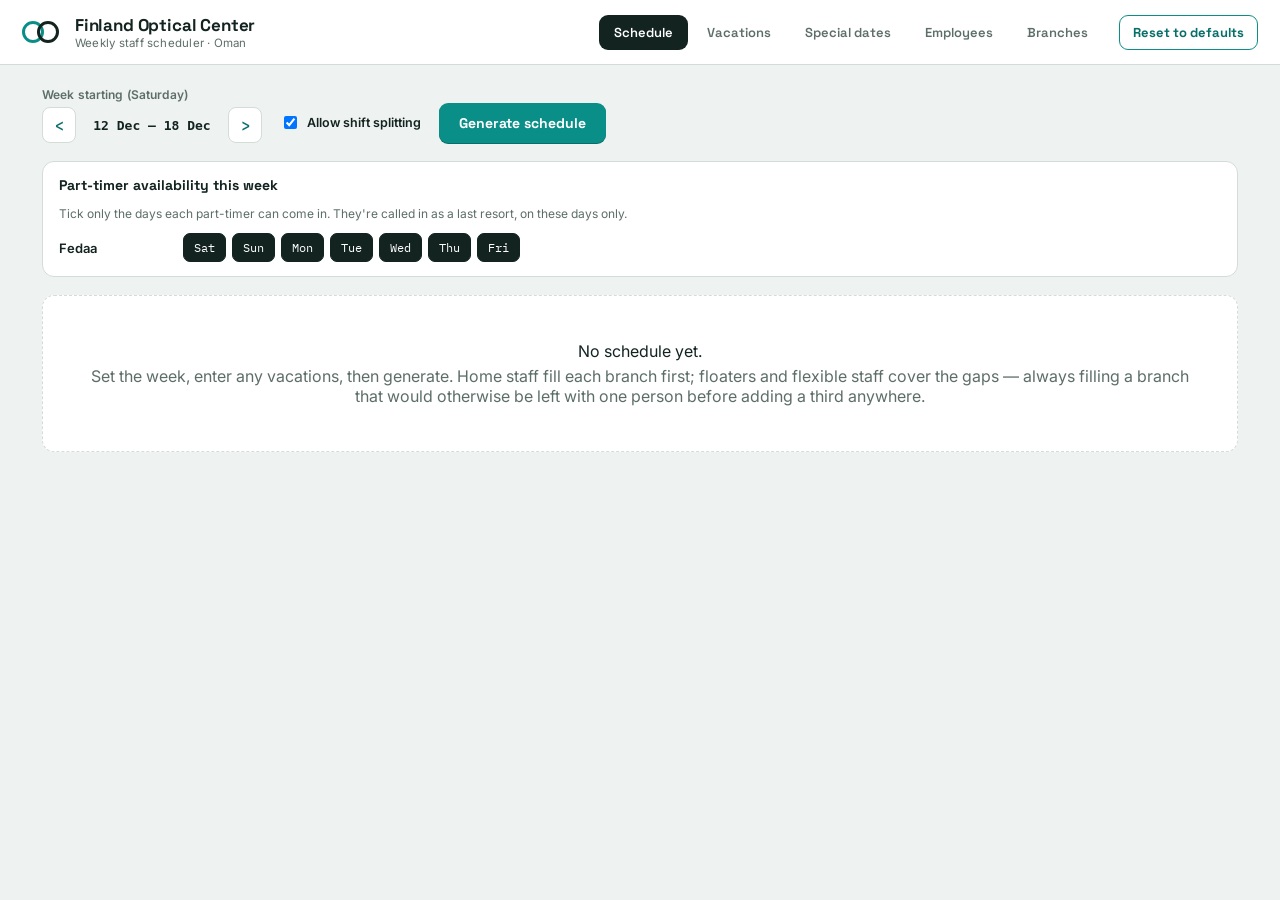
==== commit 87d6546c: "Publish the schedule; move a week at a time; Al Mouj is MOUJ; dates on their day A week is the offic" ====
--- a/scheduler.html
+++ b/scheduler.html
@@ -1,4 +1,4 @@
-<!DOCTYPE html><html lang="en"><head><meta charset="utf-8"/><meta name="viewport" content="width=device-width, initial-scale=1"/><title>Finland Optical Center — Scheduler</title><style>html,body{margin:0;padding:0;background:#eef2f0}html.foc-view .tabs,html.foc-view .hd-reset,html.foc-view .presets,html.foc-view .ptpanel,html.foc-view .manualhint,html.foc-view .sickbar,html.foc-view .empty,html.foc-view .bar>:not(.export-btn){display:none!important}</style></head><body><div id="root"></div><script>
+<!DOCTYPE html><html lang="en"><head><meta charset="utf-8"/><meta name="viewport" content="width=device-width, initial-scale=1"/><title>Finland Optical Center — Scheduler</title><style>html,body{margin:0;padding:0;background:#eef2f0}html.foc-view .tabs,html.foc-view .hd-reset,html.foc-view .presets,html.foc-view .ptpanel,html.foc-view .manualhint,html.foc-view .sickbar,html.foc-view .empty,html.foc-view .bar>:not(.export-btn){display:none!important}.wknav{display:flex;align-items:center;gap:6px}.wkarrow{width:34px;height:36px;border:1px solid var(--line);background:var(--surface);border-radius:8px;cursor:pointer;color:var(--teal-d);font-size:20px;line-height:1;padding:0 0 2px;font-family:'Space Grotesk',sans-serif}.wkarrow:hover{background:var(--teal-wash);border-color:var(--teal)}.fld .wkrange{font-family:'IBM Plex Mono',monospace;font-size:13px;font-weight:600;color:var(--ink);min-width:140px;text-align:center;letter-spacing:0}</style></head><body><div id="root"></div><script>
 (()=>{var Dm=Object.create;var Ao=Object.defineProperty;var _m=Object.getOwnPropertyDescriptor;var Um=Object.getOwnPropertyNames;var Hm=Object.getPrototypeOf,wm=Object.prototype.hasOwnProperty;var $t=(l,t)=>()=>{try{return t||l((t={exports:{}}).exports,t),t.exports}catch(a){throw t=0,a}};var Bm=(l,t,a,e)=>{if(t&&typeof t=="object"||typeof t=="function")for(let n of Um(t))!wm.call(l,n)&&n!==a&&Ao(l,n,{get:()=>t[n],enumerable:!(e=_m(t,n))||e.enumerable});return l};var Di=(l,t,a)=>(a=l!=null?Dm(Hm(l)):{},Bm(t||!l||!l.__esModule?Ao(a,"default",{value:l,enumerable:!0}):a,l));var Go=$t(X=>{"use strict";var Hi=Symbol.for("react.transitional.element"),qm=Symbol.for("react.portal"),Ym=Symbol.for("react.fragment"),Gm=Symbol.for("react.strict_mode"),jm=Symbol.for("react.profiler"),Qm=Symbol.for("react.consumer"),Xm=Symbol.for("react.context"),km=Symbol.for("react.forward_ref"),Zm=Symbol.for("react.suspense"),Lm=Symbol.for("react.memo"),Uo=Symbol.for("react.lazy"),Vm=Symbol.for("react.activity"),Mo=Symbol.iterator;function Km(l){return l===null||typeof l!="object"?null:(l=Mo&&l[Mo]||l["@@iterator"],typeof l=="function"?l:null)}var Ho={isMounted:function(){return!1},enqueueForceUpdate:function(){},enqueueReplaceState:function(){},enqueueSetState:function(){}},wo=Object.assign,Bo={};function $a(l,t,a){this.props=l,this.context=t,this.refs=Bo,this.updater=a||Ho}$a.prototype.isReactComponent={};$a.prototype.setState=function(l,t){if(typeof l!="object"&&typeof l!="function"&&l!=null)throw Error("takes an object of state variables to update or a function which returns an object of state variables.");this.updater.enqueueSetState(this,l,t,"setState")};$a.prototype.forceUpdate=function(l){this.updater.enqueueForceUpdate(this,l,"forceUpdate")};function qo(){}qo.prototype=$a.prototype;function wi(l,t,a){this.props=l,this.context=t,this.refs=Bo,this.updater=a||Ho}var Bi=wi.prototype=new qo;Bi.constructor=wi;wo(Bi,$a.prototype);Bi.isPureReactComponent=!0;var Co=Array.isArray;function Ui(){}var ul={H:null,A:null,T:null,S:null},Yo=Object.prototype.hasOwnProperty;function qi(l,t,a){var e=a.ref;return{$$typeof:Hi,type:l,key:t,ref:e!==void 0?e:null,props:a}}function Jm(l,t){return qi(l.type,t,l.props)}function Yi(l){return typeof l=="object"&&l!==null&&l.$$typeof===Hi}function Wm(l){var t={"=":"=0",":":"=2"};return"$"+l.replace(/[=:]/g,function(a){return t[a]})}var Do=/\/+/g;function _i(l,t){return typeof l=="object"&&l!==null&&l.key!=null?Wm(""+l.key):t.toString(36)}function Fm(l){switch(l.status){case"fulfilled":return l.value;case"rejected":throw l.reason;default:switch(typeof l.status=="string"?l.then(Ui,Ui):(l.status="pending",l.then(function(t){l.status==="pending"&&(l.status="fulfilled",l.value=t)},function(t){l.status==="pending"&&(l.status="rejected",l.reason=t)})),l.status){case"fulfilled":return l.value;case"rejected":throw l.reason}}throw l}function Fa(l,t,a,e,n){var u=typeof l;(u==="undefined"||u==="boolean")&&(l=null);var i=!1;if(l===null)i=!0;else switch(u){case"bigint":case"string":case"number":i=!0;break;case"object":switch(l.$$typeof){case Hi:case qm:i=!0;break;case Uo:return i=l._init,Fa(i(l._payload),t,a,e,n)}}if(i)return n=n(l),i=e===""?"."+_i(l,0):e,Co(n)?(a="",i!=null&&(a=i.replace(Do,"$&/")+"/"),Fa(n,t,a,"",function(d){return d})):n!=null&&(Yi(n)&&(n=Jm(n,a+(n.key==null||l&&l.key===n.key?"":(""+n.key).replace(Do,"$&/")+"/")+i)),t.push(n)),1;i=0;var f=e===""?".":e+":";if(Co(l))for(var o=0;o<l.length;o++)e=l[o],u=f+_i(e,o),i+=Fa(e,t,a,u,n);else if(o=Km(l),typeof o=="function")for(l=o.call(l),o=0;!(e=l.next()).done;)e=e.value,u=f+_i(e,o++),i+=Fa(e,t,a,u,n);else if(u==="object"){if(typeof l.then=="function")return Fa(Fm(l),t,a,e,n);throw t=String(l),Error("Objects are not valid as a React child (found: "+(t==="[object Object]"?"object with keys {"+Object.keys(l).join(", ")+"}":t)+"). If you meant to render a collection of children, use an array instead.")}return i}function Fn(l,t,a){if(l==null)return l;var e=[],n=0;return Fa(l,e,"","",function(u){return t.call(a,u,n++)}),e}function $m(l){if(l._status===-1){var t=l._result;t=t(),t.then(function(a){(l._status===0||l._status===-1)&&(l._status=1,l._result=a)},function(a){(l._status===0||l._status===-1)&&(l._status=2,l._result=a)}),l._status===-1&&(l._status=0,l._result=t)}if(l._status===1)return l._result.default;throw l._result}var _o=typeof reportError=="function"?reportError:function(l){if(typeof window=="object"&&typeof window.ErrorEvent=="function"){var t=new window.ErrorEvent("error",{bubbles:!0,cancelable:!0,message:typeof l=="object"&&l!==null&&typeof l.message=="string"?String(l.message):String(l),error:l});if(!window.dispatchEvent(t))return}else if(typeof process=="object"&&typeof process.emit=="function"){process.emit("uncaughtException",l);return}console.error(l)},Rm={map:Fn,forEach:function(l,t,a){Fn(l,function(){t.apply(this,arguments)},a)},count:function(l){var t=0;return Fn(l,function(){t++}),t},toArray:function(l){return Fn(l,function(t){return t})||[]},only:function(l){if(!Yi(l))throw Error("React.Children.only expected to receive a single React element child.");return l}};X.Activity=Vm;X.Children=Rm;X.Component=$a;X.Fragment=Ym;X.Profiler=jm;X.PureComponent=wi;X.StrictMode=Gm;X.Suspense=Zm;X.__CLIENT_INTERNALS_DO_NOT_USE_OR_WARN_USERS_THEY_CANNOT_UPGRADE=ul;X.__COMPILER_RUNTIME={__proto__:null,c:function(l){return ul.H.useMemoCache(l)}};X.cache=function(l){return function(){return l.apply(null,arguments)}};X.cacheSignal=function(){return null};X.cloneElement=function(l,t,a){if(l==null)throw Error("The argument must be a React element, but you passed "+l+".");var e=wo({},l.props),n=l.key;if(t!=null)for(u in t.key!==void 0&&(n=""+t.key),t)!Yo.call(t,u)||u==="key"||u==="__self"||u==="__source"||u==="ref"&&t.ref===void 0||(e[u]=t[u]);var u=arguments.length-2;if(u===1)e.children=a;else if(1<u){for(var i=Array(u),f=0;f<u;f++)i[f]=arguments[f+2];e.children=i}return qi(l.type,n,e)};X.createContext=function(l){return l={$$typeof:Xm,_currentValue:l,_currentValue2:l,_threadCount:0,Provider:null,Consumer:null},l.Provider=l,l.Consumer={$$typeof:Qm,_context:l},l};X.createElement=function(l,t,a){var e,n={},u=null;if(t!=null)for(e in t.key!==void 0&&(u=""+t.key),t)Yo.call(t,e)&&e!=="key"&&e!=="__self"&&e!=="__source"&&(n[e]=t[e]);var i=arguments.length-2;if(i===1)n.children=a;else if(1<i){for(var f=Array(i),o=0;o<i;o++)f[o]=arguments[o+2];n.children=f}if(l&&l.defaultProps)for(e in i=l.defaultProps,i)n[e]===void 0&&(n[e]=i[e]);return qi(l,u,n)};X.createRef=function(){return{current:null}};X.forwardRef=function(l){return{$$typeof:km,render:l}};X.isValidElement=Yi;X.lazy=function(l){return{$$typeof:Uo,_payload:{_status:-1,_result:l},_init:$m}};X.memo=function(l,t){return{$$typeof:Lm,type:l,compare:t===void 0?null:t}};X.startTransition=function(l){var t=ul.T,a={};ul.T=a;try{var e=l(),n=ul.S;n!==null&&n(a,e),typeof e=="object"&&e!==null&&typeof e.then=="function"&&e.then(Ui,_o)}catch(u){_o(u)}finally{t!==null&&a.types!==null&&(t.types=a.types),ul.T=t}};X.unstable_useCacheRefresh=function(){return ul.H.useCacheRefresh()};X.use=function(l){return ul.H.use(l)};X.useActionState=function(l,t,a){return ul.H.useActionState(l,t,a)};X.useCallback=function(l,t){return ul.H.useCallback(l,t)};X.useContext=function(l){return ul.H.useContext(l)};X.useDebugValue=function(){};X.useDeferredValue=function(l,t){return ul.H.useDeferredValue(l,t)};X.useEffect=function(l,t){return ul.H.useEffect(l,t)};X.useEffectEvent=function(l){return ul.H.useEffectEvent(l)};X.useId=function(){return ul.H.useId()};X.useImperativeHandle=function(l,t,a){return ul.H.useImperativeHandle(l,t,a)};X.useInsertionEffect=function(l,t){return ul.H.useInsertionEffect(l,t)};X.useLayoutEffect=function(l,t){return ul.H.useLayoutEffect(l,t)};X.useMemo=function(l,t){return ul.H.useMemo(l,t)};X.useOptimistic=function(l,t){return ul.H.useOptimistic(l,t)};X.useReducer=function(l,t,a){return ul.H.useReducer(l,t,a)};X.useRef=function(l){return ul.H.useRef(l)};X.useState=function(l){return ul.H.useState(l)};X.useSyncExternalStore=function(l,t,a){return ul.H.useSyncExternalStore(l,t,a)};X.useTransition=function(){return ul.H.useTransition()};X.version="19.2.8"});var Ze=$t((f1,jo)=>{"use strict";jo.exports=Go()});var Fo=$t(sl=>{"use strict";function Xi(l,t){var a=l.length;l.push(t);l:for(;0<a;){var e=a-1>>>1,n=l[e];if(0<$n(n,t))l[e]=t,l[a]=n,a=e;else break l}}function St(l){return l.length===0?null:l[0]}function In(l){if(l.length===0)return null;var t=l[0],a=l.pop();if(a!==t){l[0]=a;l:for(var e=0,n=l.length,u=n>>>1;e<u;){var i=2*(e+1)-1,f=l[i],o=i+1,d=l[o];if(0>$n(f,a))o<n&&0>$n(d,f)?(l[e]=d,l[o]=a,e=o):(l[e]=f,l[i]=a,e=i);else if(o<n&&0>$n(d,a))l[e]=d,l[o]=a,e=o;else break l}}return t}function $n(l,t){var a=l.sortIndex-t.sortIndex;return a!==0?a:l.id-t.id}sl.unstable_now=void 0;typeof performance=="object"&&typeof performance.now=="function"?(Qo=performance,sl.unstable_now=function(){return Qo.now()}):(Gi=Date,Xo=Gi.now(),sl.unstable_now=function(){return Gi.now()-Xo});var Qo,Gi,Xo,Ct=[],Rt=[],Im=1,ut=null,wl=3,ki=!1,Le=!1,Ve=!1,Zi=!1,Lo=typeof setTimeout=="function"?setTimeout:null,Vo=typeof clearTimeout=="function"?clearTimeout:null,ko=typeof setImmediate<"u"?setImmediate:null;function Rn(l){for(var t=St(Rt);t!==null;){if(t.callback===null)In(Rt);else if(t.startTime<=l)In(Rt),t.sortIndex=t.expirationTime,Xi(Ct,t);else break;t=St(Rt)}}function Li(l){if(Ve=!1,Rn(l),!Le)if(St(Ct)!==null)Le=!0,Ia||(Ia=!0,Ra());else{var t=St(Rt);t!==null&&Vi(Li,t.startTime-l)}}var Ia=!1,Ke=-1,Ko=5,Jo=-1;function Wo(){return Zi?!0:!(sl.unstable_now()-Jo<Ko)}function ji(){if(Zi=!1,Ia){var l=sl.unstable_now();Jo=l;var t=!0;try{l:{Le=!1,Ve&&(Ve=!1,Vo(Ke),Ke=-1),ki=!0;var a=wl;try{t:{for(Rn(l),ut=St(Ct);ut!==null&&!(ut.expirationTime>l&&Wo());){var e=ut.callback;if(typeof e=="function"){ut.callback=null,wl=ut.priorityLevel;var n=e(ut.expirationTime<=l);if(l=sl.unstable_now(),typeof n=="function"){ut.callback=n,Rn(l),t=!0;break t}ut===St(Ct)&&In(Ct),Rn(l)}else In(Ct);ut=St(Ct)}if(ut!==null)t=!0;else{var u=St(Rt);u!==null&&Vi(Li,u.startTime-l),t=!1}}break l}finally{ut=null,wl=a,ki=!1}t=void 0}}finally{t?Ra():Ia=!1}}}var Ra;typeof ko=="function"?Ra=function(){ko(ji)}:typeof MessageChannel<"u"?(Qi=new MessageChannel,Zo=Qi.port2,Qi.port1.onmessage=ji,Ra=function(){Zo.postMessage(null)}):Ra=function(){Lo(ji,0)};var Qi,Zo;function Vi(l,t){Ke=Lo(function(){l(sl.unstable_now())},t)}sl.unstable_IdlePriority=5;sl.unstable_ImmediatePriority=1;sl.unstable_LowPriority=4;sl.unstable_NormalPriority=3;sl.unstable_Profiling=null;sl.unstable_UserBlockingPriority=2;sl.unstable_cancelCallback=function(l){l.callback=null};sl.unstable_forceFrameRate=function(l){0>l||125<l?console.error("forceFrameRate takes a positive int between 0 and 125, forcing frame rates higher than 125 fps is not supported"):Ko=0<l?Math.floor(1e3/l):5};sl.unstable_getCurrentPriorityLevel=function(){return wl};sl.unstable_next=function(l){switch(wl){case 1:case 2:case 3:var t=3;break;default:t=wl}var a=wl;wl=t;try{return l()}finally{wl=a}};sl.unstable_requestPaint=function(){Zi=!0};sl.unstable_runWithPriority=function(l,t){switch(l){case 1:case 2:case 3:case 4:case 5:break;default:l=3}var a=wl;wl=l;try{return t()}finally{wl=a}};sl.unstable_scheduleCallback=function(l,t,a){var e=sl.unstable_now();switch(typeof a=="object"&&a!==null?(a=a.delay,a=typeof a=="number"&&0<a?e+a:e):a=e,l){case 1:var n=-1;break;case 2:n=250;break;case 5:n=1073741823;break;case 4:n=1e4;break;default:n=5e3}return n=a+n,l={id:Im++,callback:t,priorityLevel:l,startTime:a,expirationTime:n,sortIndex:-1},a>e?(l.sortIndex=a,Xi(Rt,l),St(Ct)===null&&l===St(Rt)&&(Ve?(Vo(Ke),Ke=-1):Ve=!0,Vi(Li,a-e))):(l.sortIndex=n,Xi(Ct,l),Le||ki||(Le=!0,Ia||(Ia=!0,Ra()))),l};sl.unstable_shouldYield=Wo;sl.unstable_wrapCallback=function(l){var t=wl;return function(){var a=wl;wl=t;try{return l.apply(this,arguments)}finally{wl=a}}}});var Ro=$t((s1,$o)=>{"use strict";$o.exports=Fo()});var Po=$t(Yl=>{"use strict";var Pm=Ze();function Io(l){var t="https://react.dev/errors/"+l;if(1<arguments.length){t+="?args[]="+encodeURIComponent(arguments[1]);for(var a=2;a<arguments.length;a++)t+="&args[]="+encodeURIComponent(arguments[a])}return"Minified React error #"+l+"; visit "+t+" for the full message or use the non-minified dev environment for full errors and additional helpful warnings."}function It(){}var ql={d:{f:It,r:function(){throw Error(Io(522))},D:It,C:It,L:It,m:It,X:It,S:It,M:It},p:0,findDOMNode:null},lh=Symbol.for("react.portal");function th(l,t,a){var e=3<arguments.length&&arguments[3]!==void 0?arguments[3]:null;return{$$typeof:lh,key:e==null?null:""+e,children:l,containerInfo:t,implementation:a}}var Je=Pm.__CLIENT_INTERNALS_DO_NOT_USE_OR_WARN_USERS_THEY_CANNOT_UPGRADE;function Pn(l,t){if(l==="font")return"";if(typeof t=="string")return t==="use-credentials"?t:""}Yl.__DOM_INTERNALS_DO_NOT_USE_OR_WARN_USERS_THEY_CANNOT_UPGRADE=ql;Yl.createPortal=function(l,t){var a=2<arguments.length&&arguments[2]!==void 0?arguments[2]:null;if(!t||t.nodeType!==1&&t.nodeType!==9&&t.nodeType!==11)throw Error(Io(299));return th(l,t,null,a)};Yl.flushSync=function(l){var t=Je.T,a=ql.p;try{if(Je.T=null,ql.p=2,l)return l()}finally{Je.T=t,ql.p=a,ql.d.f()}};Yl.preconnect=function(l,t){typeof l=="string"&&(t?(t=t.crossOrigin,t=typeof t=="string"?t==="use-credentials"?t:"":void 0):t=null,ql.d.C(l,t))};Yl.prefetchDNS=function(l){typeof l=="string"&&ql.d.D(l)};Yl.preinit=function(l,t){if(typeof l=="string"&&t&&typeof t.as=="string"){var a=t.as,e=Pn(a,t.crossOrigin),n=typeof t.integrity=="string"?t.integrity:void 0,u=typeof t.fetchPriority=="string"?t.fetchPriority:void 0;a==="style"?ql.d.S(l,typeof t.precedence=="string"?t.precedence:void 0,{crossOrigin:e,integrity:n,fetchPriority:u}):a==="script"&&ql.d.X(l,{crossOrigin:e,integrity:n,fetchPriority:u,nonce:typeof t.nonce=="string"?t.nonce:void 0})}};Yl.preinitModule=function(l,t){if(typeof l=="string")if(typeof t=="object"&&t!==null){if(t.as==null||t.as==="script"){var a=Pn(t.as,t.crossOrigin);ql.d.M(l,{crossOrigin:a,integrity:typeof t.integrity=="string"?t.integrity:void 0,nonce:typeof t.nonce=="string"?t.nonce:void 0})}}else t==null&&ql.d.M(l)};Yl.preload=function(l,t){if(typeof l=="string"&&typeof t=="object"&&t!==null&&typeof t.as=="string"){var a=t.as,e=Pn(a,t.crossOrigin);ql.d.L(l,a,{crossOrigin:e,integrity:typeof t.integrity=="string"?t.integrity:void 0,nonce:typeof t.nonce=="string"?t.nonce:void 0,type:typeof t.type=="string"?t.type:void 0,fetchPriority:typeof t.fetchPriority=="string"?t.fetchPriority:void 0,referrerPolicy:typeof t.referrerPolicy=="string"?t.referrerPolicy:void 0,imageSrcSet:typeof t.imageSrcSet=="string"?t.imageSrcSet:void 0,imageSizes:typeof t.imageSizes=="string"?t.imageSizes:void 0,media:typeof t.media=="string"?t.media:void 0})}};Yl.preloadModule=function(l,t){if(typeof l=="string")if(t){var a=Pn(t.as,t.crossOrigin);ql.d.m(l,{as:typeof t.as=="string"&&t.as!=="script"?t.as:void 0,crossOrigin:a,integrity:typeof t.integrity=="string"?t.integrity:void 0})}else ql.d.m(l)};Yl.requestFormReset=function(l){ql.d.r(l)};Yl.unstable_batchedUpdates=function(l,t){return l(t)};Yl.useFormState=function(l,t,a){return Je.H.useFormState(l,t,a)};Yl.useFormStatus=function(){return Je.H.useHostTransitionStatus()};Yl.version="19.2.8"});var as=$t((r1,ts)=>{"use strict";function ls(){if(!(typeof __REACT_DEVTOOLS_GLOBAL_HOOK__>"u"||typeof __REACT_DEVTOOLS_GLOBAL_HOOK__.checkDCE!="function"))try{__REACT_DEVTOOLS_GLOBAL_HOOK__.checkDCE(ls)}catch(l){console.error(l)}}ls(),ts.exports=Po()});var mm=$t(Ni=>{"use strict";var xl=Ro(),Md=Ze(),ah=as();function N(l){var t="https://react.dev/errors/"+l;if(1<arguments.length){t+="?args[]="+encodeURIComponent(arguments[1]);for(var a=2;a<arguments.length;a++)t+="&args[]="+encodeURIComponent(arguments[a])}return"Minified React error #"+l+"; visit "+t+" for the full message or use the non-minified dev environment for full errors and additional helpful warnings."}function Cd(l){return!(!l||l.nodeType!==1&&l.nodeType!==9&&l.nodeType!==11)}function wn(l){var t=l,a=l;if(l.alternate)for(;t.return;)t=t.return;else{l=t;do t=l,(t.flags&4098)!==0&&(a=t.return),l=t.return;while(l)}return t.tag===3?a:null}function Dd(l){if(l.tag===13){var t=l.memoizedState;if(t===null&&(l=l.alternate,l!==null&&(t=l.memoizedState)),t!==null)return t.dehydrated}return null}function _d(l){if(l.tag===31){var t=l.memoizedState;if(t===null&&(l=l.alternate,l!==null&&(t=l.memoizedState)),t!==null)return t.dehydrated}return null}function es(l){if(wn(l)!==l)throw Error(N(188))}function eh(l){var t=l.alternate;if(!t){if(t=wn(l),t===null)throw Error(N(188));return t!==l?null:l}for(var a=l,e=t;;){var n=a.return;if(n===null)break;var u=n.alternate;if(u===null){if(e=n.return,e!==null){a=e;continue}break}if(n.child===u.child){for(u=n.child;u;){if(u===a)return es(n),l;if(u===e)return es(n),t;u=u.sibling}throw Error(N(188))}if(a.return!==e.return)a=n,e=u;else{for(var i=!1,f=n.child;f;){if(f===a){i=!0,a=n,e=u;break}if(f===e){i=!0,e=n,a=u;break}f=f.sibling}if(!i){for(f=u.child;f;){if(f===a){i=!0,a=u,e=n;break}if(f===e){i=!0,e=u,a=n;break}f=f.sibling}if(!i)throw Error(N(189))}}if(a.alternate!==e)throw Error(N(190))}if(a.tag!==3)throw Error(N(188));return a.stateNode.current===a?l:t}function Ud(l){var t=l.tag;if(t===5||t===26||t===27||t===6)return l;for(l=l.child;l!==null;){if(t=Ud(l),t!==null)return t;l=l.sibling}return null}var fl=Object.assign,nh=Symbol.for("react.element"),lu=Symbol.for("react.transitional.element"),tn=Symbol.for("react.portal"),ne=Symbol.for("react.fragment"),Hd=Symbol.for("react.strict_mode"),Oc=Symbol.for("react.profiler"),wd=Symbol.for("react.consumer"),Yt=Symbol.for("react.context"),xf=Symbol.for("react.forward_ref"),Tc=Symbol.for("react.suspense"),Ac=Symbol.for("react.suspense_list"),zf=Symbol.for("react.memo"),Pt=Symbol.for("react.lazy"),Mc=Symbol.for("react.activity"),uh=Symbol.for("react.memo_cache_sentinel"),ns=Symbol.iterator;function We(l){return l===null||typeof l!="object"?null:(l=ns&&l[ns]||l["@@iterator"],typeof l=="function"?l:null)}var ih=Symbol.for("react.client.reference");function Cc(l){if(l==null)return null;if(typeof l=="function")return l.$$typeof===ih?null:l.displayName||l.name||null;if(typeof l=="string")return l;switch(l){case ne:return"Fragment";case Oc:return"Profiler";case Hd:return"StrictMode";case Tc:return"Suspense";case Ac:return"SuspenseList";case Mc:return"Activity"}if(typeof l=="object")switch(l.$$typeof){case tn:return"Portal";case Yt:return l.displayName||"Context";case wd:return(l._context.displayName||"Context")+".Consumer";case xf:var t=l.render;return l=l.displayName,l||(l=t.displayName||t.name||"",l=l!==""?"ForwardRef("+l+")":"ForwardRef"),l;case zf:return t=l.displayName||null,t!==null?t:Cc(l.type)||"Memo";case Pt:t=l._payload,l=l._init;try{return Cc(l(t))}catch{}}return null}var an=Array.isArray,G=Md.__CLIENT_INTERNALS_DO_NOT_USE_OR_WARN_USERS_THEY_CANNOT_UPGRADE,F=ah.__DOM_INTERNALS_DO_NOT_USE_OR_WARN_USERS_THEY_CANNOT_UPGRADE,Ha={pending:!1,data:null,method:null,action:null},Dc=[],ue=-1;function Ot(l){return{current:l}}function Tl(l){0>ue||(l.current=Dc[ue],Dc[ue]=null,ue--)}function el(l,t){ue++,Dc[ue]=l.current,l.current=t}var Nt=Ot(null),Sn=Ot(null),sa=Ot(null),Hu=Ot(null);function wu(l,t){switch(el(sa,t),el(Sn,l),el(Nt,null),t.nodeType){case 9:case 11:l=(l=t.documentElement)&&(l=l.namespaceURI)?dd(l):0;break;default:if(l=t.tagName,t=t.namespaceURI)t=dd(t),l=lm(t,l);else switch(l){case"svg":l=1;break;case"math":l=2;break;default:l=0}}Tl(Nt),el(Nt,l)}function Ee(){Tl(Nt),Tl(Sn),Tl(sa)}function _c(l){l.memoizedState!==null&&el(Hu,l);var t=Nt.current,a=lm(t,l.type);t!==a&&(el(Sn,l),el(Nt,a))}function Bu(l){Sn.current===l&&(Tl(Nt),Tl(Sn)),Hu.current===l&&(Tl(Hu),_n._currentValue=Ha)}var Ki,us;function Ca(l){if(Ki===void 0)try{throw Error()}catch(a){var t=a.stack.trim().match(/\n( *(at )?)/);Ki=t&&t[1]||"",us=-1<a.stack.indexOf(`
     at`)?" (<anonymous>)":-1<a.stack.indexOf("@")?"@unknown:0:0":""}return`
 `+Ki+l+us}var Ji=!1;function Wi(l,t){if(!l||Ji)return"";Ji=!0;var a=Error.prepareStackTrace;Error.prepareStackTrace=void 0;try{var e={DetermineComponentFrameRoot:function(){try{if(t){var y=function(){throw Error()};if(Object.defineProperty(y.prototype,"props",{set:function(){throw Error()}}),typeof Reflect=="object"&&Reflect.construct){try{Reflect.construct(y,[])}catch(s){var h=s}Reflect.construct(l,[],y)}else{try{y.call()}catch(s){h=s}l.call(y.prototype)}}else{try{throw Error()}catch(s){h=s}(y=l())&&typeof y.catch=="function"&&y.catch(function(){})}}catch(s){if(s&&h&&typeof s.stack=="string")return[s.stack,h.stack]}return[null,null]}};e.DetermineComponentFrameRoot.displayName="DetermineComponentFrameRoot";var n=Object.getOwnPropertyDescriptor(e.DetermineComponentFrameRoot,"name");n&&n.configurable&&Object.defineProperty(e.DetermineComponentFrameRoot,"name",{value:"DetermineComponentFrameRoot"});var u=e.DetermineComponentFrameRoot(),i=u[0],f=u[1];if(i&&f){var o=i.split(`
@@ -7,7 +7,7 @@
 `+o[e].replace(" at new "," at ");return l.displayName&&v.includes("<anonymous>")&&(v=v.replace("<anonymous>",l.displayName)),v}while(1<=e&&0<=n);break}}}finally{Ji=!1,Error.prepareStackTrace=a}return(a=l?l.displayName||l.name:"")?Ca(a):""}function ch(l,t){switch(l.tag){case 26:case 27:case 5:return Ca(l.type);case 16:return Ca("Lazy");case 13:return l.child!==t&&t!==null?Ca("Suspense Fallback"):Ca("Suspense");case 19:return Ca("SuspenseList");case 0:case 15:return Wi(l.type,!1);case 11:return Wi(l.type.render,!1);case 1:return Wi(l.type,!0);case 31:return Ca("Activity");default:return""}}function is(l){try{var t="",a=null;do t+=ch(l,a),a=l,l=l.return;while(l);return t}catch(e){return`
 Error generating stack: `+e.message+`
 `+e.stack}}var Uc=Object.prototype.hasOwnProperty,Ef=xl.unstable_scheduleCallback,Fi=xl.unstable_cancelCallback,fh=xl.unstable_shouldYield,oh=xl.unstable_requestPaint,Il=xl.unstable_now,sh=xl.unstable_getCurrentPriorityLevel,Bd=xl.unstable_ImmediatePriority,qd=xl.unstable_UserBlockingPriority,qu=xl.unstable_NormalPriority,dh=xl.unstable_LowPriority,Yd=xl.unstable_IdlePriority,rh=xl.log,ph=xl.unstable_setDisableYieldValue,Bn=null,Pl=null;function ua(l){if(typeof rh=="function"&&ph(l),Pl&&typeof Pl.setStrictMode=="function")try{Pl.setStrictMode(Bn,l)}catch{}}var lt=Math.clz32?Math.clz32:vh,mh=Math.log,hh=Math.LN2;function vh(l){return l>>>=0,l===0?32:31-(mh(l)/hh|0)|0}var tu=256,au=262144,eu=4194304;function Da(l){var t=l&42;if(t!==0)return t;switch(l&-l){case 1:return 1;case 2:return 2;case 4:return 4;case 8:return 8;case 16:return 16;case 32:return 32;case 64:return 64;case 128:return 128;case 256:case 512:case 1024:case 2048:case 4096:case 8192:case 16384:case 32768:case 65536:case 131072:return l&261888;case 262144:case 524288:case 1048576:case 2097152:return l&3932160;case 4194304:case 8388608:case 16777216:case 33554432:return l&62914560;case 67108864:return 67108864;case 134217728:return 134217728;case 268435456:return 268435456;case 536870912:return 536870912;case 1073741824:return 0;default:return l}}function fi(l,t,a){var e=l.pendingLanes;if(e===0)return 0;var n=0,u=l.suspendedLanes,i=l.pingedLanes;l=l.warmLanes;var f=e&134217727;return f!==0?(e=f&~u,e!==0?n=Da(e):(i&=f,i!==0?n=Da(i):a||(a=f&~l,a!==0&&(n=Da(a))))):(f=e&~u,f!==0?n=Da(f):i!==0?n=Da(i):a||(a=e&~l,a!==0&&(n=Da(a)))),n===0?0:t!==0&&t!==n&&(t&u)===0&&(u=n&-n,a=t&-t,u>=a||u===32&&(a&4194048)!==0)?t:n}function qn(l,t){return(l.pendingLanes&~(l.suspendedLanes&~l.pingedLanes)&t)===0}function gh(l,t){switch(l){case 1:case 2:case 4:case 8:case 64:return t+250;case 16:case 32:case 128:case 256:case 512:case 1024:case 2048:case 4096:case 8192:case 16384:case 32768:case 65536:case 131072:case 262144:case 524288:case 1048576:case 2097152:return t+5e3;case 4194304:case 8388608:case 16777216:case 33554432:return-1;case 67108864:case 134217728:case 268435456:case 536870912:case 1073741824:return-1;default:return-1}}function Gd(){var l=eu;return eu<<=1,(eu&62914560)===0&&(eu=4194304),l}function $i(l){for(var t=[],a=0;31>a;a++)t.push(l);return t}function Yn(l,t){l.pendingLanes|=t,t!==268435456&&(l.suspendedLanes=0,l.pingedLanes=0,l.warmLanes=0)}function yh(l,t,a,e,n,u){var i=l.pendingLanes;l.pendingLanes=a,l.suspendedLanes=0,l.pingedLanes=0,l.warmLanes=0,l.expiredLanes&=a,l.entangledLanes&=a,l.errorRecoveryDisabledLanes&=a,l.shellSuspendCounter=0;var f=l.entanglements,o=l.expirationTimes,d=l.hiddenUpdates;for(a=i&~a;0<a;){var v=31-lt(a),y=1<<v;f[v]=0,o[v]=-1;var h=d[v];if(h!==null)for(d[v]=null,v=0;v<h.length;v++){var s=h[v];s!==null&&(s.lane&=-536870913)}a&=~y}e!==0&&jd(l,e,0),u!==0&&n===0&&l.tag!==0&&(l.suspendedLanes|=u&~(i&~t))}function jd(l,t,a){l.pendingLanes|=t,l.suspendedLanes&=~t;var e=31-lt(t);l.entangledLanes|=t,l.entanglements[e]=l.entanglements[e]|1073741824|a&261930}function Qd(l,t){var a=l.entangledLanes|=t;for(l=l.entanglements;a;){var e=31-lt(a),n=1<<e;n&t|l[e]&t&&(l[e]|=t),a&=~n}}function Xd(l,t){var a=t&-t;return a=(a&42)!==0?1:Nf(a),(a&(l.suspendedLanes|t))!==0?0:a}function Nf(l){switch(l){case 2:l=1;break;case 8:l=4;break;case 32:l=16;break;case 256:case 512:case 1024:case 2048:case 4096:case 8192:case 16384:case 32768:case 65536:case 131072:case 262144:case 524288:case 1048576:case 2097152:case 4194304:case 8388608:case 16777216:case 33554432:l=128;break;case 268435456:l=134217728;break;default:l=0}return l}function Of(l){return l&=-l,2<l?8<l?(l&134217727)!==0?32:268435456:8:2}function kd(){var l=F.p;return l!==0?l:(l=window.event,l===void 0?32:dm(l.type))}function cs(l,t){var a=F.p;try{return F.p=l,t()}finally{F.p=a}}var Ea=Math.random().toString(36).slice(2),Ml="__reactFiber$"+Ea,Kl="__reactProps$"+Ea,we="__reactContainer$"+Ea,Hc="__reactEvents$"+Ea,bh="__reactListeners$"+Ea,Sh="__reactHandles$"+Ea,fs="__reactResources$"+Ea,Gn="__reactMarker$"+Ea;function Tf(l){delete l[Ml],delete l[Kl],delete l[Hc],delete l[bh],delete l[Sh]}function ie(l){var t=l[Ml];if(t)return t;for(var a=l.parentNode;a;){if(t=a[we]||a[Ml]){if(a=t.alternate,t.child!==null||a!==null&&a.child!==null)for(l=vd(l);l!==null;){if(a=l[Ml])return a;l=vd(l)}return t}l=a,a=l.parentNode}return null}function Be(l){if(l=l[Ml]||l[we]){var t=l.tag;if(t===5||t===6||t===13||t===31||t===26||t===27||t===3)return l}return null}function en(l){var t=l.tag;if(t===5||t===26||t===27||t===6)return l.stateNode;throw Error(N(33))}function ve(l){var t=l[fs];return t||(t=l[fs]={hoistableStyles:new Map,hoistableScripts:new Map}),t}function Ol(l){l[Gn]=!0}var Zd=new Set,Ld={};function Za(l,t){Ne(l,t),Ne(l+"Capture",t)}function Ne(l,t){for(Ld[l]=t,l=0;l<t.length;l++)Zd.add(t[l])}var xh=RegExp("^[:A-Z_a-z\\u00C0-\\u00D6\\u00D8-\\u00F6\\u00F8-\\u02FF\\u0370-\\u037D\\u037F-\\u1FFF\\u200C-\\u200D\\u2070-\\u218F\\u2C00-\\u2FEF\\u3001-\\uD7FF\\uF900-\\uFDCF\\uFDF0-\\uFFFD][:A-Z_a-z\\u00C0-\\u00D6\\u00D8-\\u00F6\\u00F8-\\u02FF\\u0370-\\u037D\\u037F-\\u1FFF\\u200C-\\u200D\\u2070-\\u218F\\u2C00-\\u2FEF\\u3001-\\uD7FF\\uF900-\\uFDCF\\uFDF0-\\uFFFD\\-.0-9\\u00B7\\u0300-\\u036F\\u203F-\\u2040]*$"),os={},ss={};function zh(l){return Uc.call(ss,l)?!0:Uc.call(os,l)?!1:xh.test(l)?ss[l]=!0:(os[l]=!0,!1)}function yu(l,t,a){if(zh(t))if(a===null)l.removeAttribute(t);else{switch(typeof a){case"undefined":case"function":case"symbol":l.removeAttribute(t);return;case"boolean":var e=t.toLowerCase().slice(0,5);if(e!=="data-"&&e!=="aria-"){l.removeAttribute(t);return}}l.setAttribute(t,""+a)}}function nu(l,t,a){if(a===null)l.removeAttribute(t);else{switch(typeof a){case"undefined":case"function":case"symbol":case"boolean":l.removeAttribute(t);return}l.setAttribute(t,""+a)}}function Dt(l,t,a,e){if(e===null)l.removeAttribute(a);else{switch(typeof e){case"undefined":case"function":case"symbol":case"boolean":l.removeAttribute(a);return}l.setAttributeNS(t,a,""+e)}}function ct(l){switch(typeof l){case"bigint":case"boolean":case"number":case"string":case"undefined":return l;case"object":return l;default:return""}}function Vd(l){var t=l.type;return(l=l.nodeName)&&l.toLowerCase()==="input"&&(t==="checkbox"||t==="radio")}function Eh(l,t,a){var e=Object.getOwnPropertyDescriptor(l.constructor.prototype,t);if(!l.hasOwnProperty(t)&&typeof e<"u"&&typeof e.get=="function"&&typeof e.set=="function"){var n=e.get,u=e.set;return Object.defineProperty(l,t,{configurable:!0,get:function(){return n.call(this)},set:function(i){a=""+i,u.call(this,i)}}),Object.defineProperty(l,t,{enumerable:e.enumerable}),{getValue:function(){return a},setValue:function(i){a=""+i},stopTracking:function(){l._valueTracker=null,delete l[t]}}}}function wc(l){if(!l._valueTracker){var t=Vd(l)?"checked":"value";l._valueTracker=Eh(l,t,""+l[t])}}function Kd(l){if(!l)return!1;var t=l._valueTracker;if(!t)return!0;var a=t.getValue(),e="";return l&&(e=Vd(l)?l.checked?"true":"false":l.value),l=e,l!==a?(t.setValue(l),!0):!1}function Yu(l){if(l=l||(typeof document<"u"?document:void 0),typeof l>"u")return null;try{return l.activeElement||l.body}catch{return l.body}}var Nh=/[\n"\\]/g;function st(l){return l.replace(Nh,function(t){return"\\"+t.charCodeAt(0).toString(16)+" "})}function Bc(l,t,a,e,n,u,i,f){l.name="",i!=null&&typeof i!="function"&&typeof i!="symbol"&&typeof i!="boolean"?l.type=i:l.removeAttribute("type"),t!=null?i==="number"?(t===0&&l.value===""||l.value!=t)&&(l.value=""+ct(t)):l.value!==""+ct(t)&&(l.value=""+ct(t)):i!=="submit"&&i!=="reset"||l.removeAttribute("value"),t!=null?qc(l,i,ct(t)):a!=null?qc(l,i,ct(a)):e!=null&&l.removeAttribute("value"),n==null&&u!=null&&(l.defaultChecked=!!u),n!=null&&(l.checked=n&&typeof n!="function"&&typeof n!="symbol"),f!=null&&typeof f!="function"&&typeof f!="symbol"&&typeof f!="boolean"?l.name=""+ct(f):l.removeAttribute("name")}function Jd(l,t,a,e,n,u,i,f){if(u!=null&&typeof u!="function"&&typeof u!="symbol"&&typeof u!="boolean"&&(l.type=u),t!=null||a!=null){if(!(u!=="submit"&&u!=="reset"||t!=null)){wc(l);return}a=a!=null?""+ct(a):"",t=t!=null?""+ct(t):a,f||t===l.value||(l.value=t),l.defaultValue=t}e=e??n,e=typeof e!="function"&&typeof e!="symbol"&&!!e,l.checked=f?l.checked:!!e,l.defaultChecked=!!e,i!=null&&typeof i!="function"&&typeof i!="symbol"&&typeof i!="boolean"&&(l.name=i),wc(l)}function qc(l,t,a){t==="number"&&Yu(l.ownerDocument)===l||l.defaultValue===""+a||(l.defaultValue=""+a)}function ge(l,t,a,e){if(l=l.options,t){t={};for(var n=0;n<a.length;n++)t["$"+a[n]]=!0;for(a=0;a<l.length;a++)n=t.hasOwnProperty("$"+l[a].value),l[a].selected!==n&&(l[a].selected=n),n&&e&&(l[a].defaultSelected=!0)}else{for(a=""+ct(a),t=null,n=0;n<l.length;n++){if(l[n].value===a){l[n].selected=!0,e&&(l[n].defaultSelected=!0);return}t!==null||l[n].disabled||(t=l[n])}t!==null&&(t.selected=!0)}}function Wd(l,t,a){if(t!=null&&(t=""+ct(t),t!==l.value&&(l.value=t),a==null)){l.defaultValue!==t&&(l.defaultValue=t);return}l.defaultValue=a!=null?""+ct(a):""}function Fd(l,t,a,e){if(t==null){if(e!=null){if(a!=null)throw Error(N(92));if(an(e)){if(1<e.length)throw Error(N(93));e=e[0]}a=e}a==null&&(a=""),t=a}a=ct(t),l.defaultValue=a,e=l.textContent,e===a&&e!==""&&e!==null&&(l.value=e),wc(l)}function Oe(l,t){if(t){var a=l.firstChild;if(a&&a===l.lastChild&&a.nodeType===3){a.nodeValue=t;return}}l.textContent=t}var Oh=new Set("animationIterationCount aspectRatio borderImageOutset borderImageSlice borderImageWidth boxFlex boxFlexGroup boxOrdinalGroup columnCount columns flex flexGrow flexPositive flexShrink flexNegative flexOrder gridArea gridRow gridRowEnd gridRowSpan gridRowStart gridColumn gridColumnEnd gridColumnSpan gridColumnStart fontWeight lineClamp lineHeight opacity order orphans scale tabSize widows zIndex zoom fillOpacity floodOpacity stopOpacity strokeDasharray strokeDashoffset strokeMiterlimit strokeOpacity strokeWidth MozAnimationIterationCount MozBoxFlex MozBoxFlexGroup MozLineClamp msAnimationIterationCount msFlex msZoom msFlexGrow msFlexNegative msFlexOrder msFlexPositive msFlexShrink msGridColumn msGridColumnSpan msGridRow msGridRowSpan WebkitAnimationIterationCount WebkitBoxFlex WebKitBoxFlexGroup WebkitBoxOrdinalGroup WebkitColumnCount WebkitColumns WebkitFlex WebkitFlexGrow WebkitFlexPositive WebkitFlexShrink WebkitLineClamp".split(" "));function ds(l,t,a){var e=t.indexOf("--")===0;a==null||typeof a=="boolean"||a===""?e?l.setProperty(t,""):t==="float"?l.cssFloat="":l[t]="":e?l.setProperty(t,a):typeof a!="number"||a===0||Oh.has(t)?t==="float"?l.cssFloat=a:l[t]=(""+a).trim():l[t]=a+"px"}function $d(l,t,a){if(t!=null&&typeof t!="object")throw Error(N(62));if(l=l.style,a!=null){for(var e in a)!a.hasOwnProperty(e)||t!=null&&t.hasOwnProperty(e)||(e.indexOf("--")===0?l.setProperty(e,""):e==="float"?l.cssFloat="":l[e]="");for(var n in t)e=t[n],t.hasOwnProperty(n)&&a[n]!==e&&ds(l,n,e)}else for(var u in t)t.hasOwnProperty(u)&&ds(l,u,t[u])}function Af(l){if(l.indexOf("-")===-1)return!1;switch(l){case"annotation-xml":case"color-profile":case"font-face":case"font-face-src":case"font-face-uri":case"font-face-format":case"font-face-name":case"missing-glyph":return!1;default:return!0}}var Th=new Map([["acceptCharset","accept-charset"],["htmlFor","for"],["httpEquiv","http-equiv"],["crossOrigin","crossorigin"],["accentHeight","accent-height"],["alignmentBaseline","alignment-baseline"],["arabicForm","arabic-form"],["baselineShift","baseline-shift"],["capHeight","cap-height"],["clipPath","clip-path"],["clipRule","clip-rule"],["colorInterpolation","color-interpolation"],["colorInterpolationFilters","color-interpolation-filters"],["colorProfile","color-profile"],["colorRendering","color-rendering"],["dominantBaseline","dominant-baseline"],["enableBackground","enable-background"],["fillOpacity","fill-opacity"],["fillRule","fill-rule"],["floodColor","flood-color"],["floodOpacity","flood-opacity"],["fontFamily","font-family"],["fontSize","font-size"],["fontSizeAdjust","font-size-adjust"],["fontStretch","font-stretch"],["fontStyle","font-style"],["fontVariant","font-variant"],["fontWeight","font-weight"],["glyphName","glyph-name"],["glyphOrientationHorizontal","glyph-orientation-horizontal"],["glyphOrientationVertical","glyph-orientation-vertical"],["horizAdvX","horiz-adv-x"],["horizOriginX","horiz-origin-x"],["imageRendering","image-rendering"],["letterSpacing","letter-spacing"],["lightingColor","lighting-color"],["markerEnd","marker-end"],["markerMid","marker-mid"],["markerStart","marker-start"],["overlinePosition","overline-position"],["overlineThickness","overline-thickness"],["paintOrder","paint-order"],["panose-1","panose-1"],["pointerEvents","pointer-events"],["renderingIntent","rendering-intent"],["shapeRendering","shape-rendering"],["stopColor","stop-color"],["stopOpacity","stop-opacity"],["strikethroughPosition","strikethrough-position"],["strikethroughThickness","strikethrough-thickness"],["strokeDasharray","stroke-dasharray"],["strokeDashoffset","stroke-dashoffset"],["strokeLinecap","stroke-linecap"],["strokeLinejoin","stroke-linejoin"],["strokeMiterlimit","stroke-miterlimit"],["strokeOpacity","stroke-opacity"],["strokeWidth","stroke-width"],["textAnchor","text-anchor"],["textDecoration","text-decoration"],["textRendering","text-rendering"],["transformOrigin","transform-origin"],["underlinePosition","underline-position"],["underlineThickness","underline-thickness"],["unicodeBidi","unicode-bidi"],["unicodeRange","unicode-range"],["unitsPerEm","units-per-em"],["vAlphabetic","v-alphabetic"],["vHanging","v-hanging"],["vIdeographic","v-ideographic"],["vMathematical","v-mathematical"],["vectorEffect","vector-effect"],["vertAdvY","vert-adv-y"],["vertOriginX","vert-origin-x"],["vertOriginY","vert-origin-y"],["wordSpacing","word-spacing"],["writingMode","writing-mode"],["xmlnsXlink","xmlns:xlink"],["xHeight","x-height"]]),Ah=/^[\u0000-\u001F ]*j[\r\n\t]*a[\r\n\t]*v[\r\n\t]*a[\r\n\t]*s[\r\n\t]*c[\r\n\t]*r[\r\n\t]*i[\r\n\t]*p[\r\n\t]*t[\r\n\t]*:/i;function bu(l){return Ah.test(""+l)?"javascript:throw new Error('React has blocked a javascript: URL as a security precaution.')":l}function Gt(){}var Yc=null;function Mf(l){return l=l.target||l.srcElement||window,l.correspondingUseElement&&(l=l.correspondingUseElement),l.nodeType===3?l.parentNode:l}var ce=null,ye=null;function rs(l){var t=Be(l);if(t&&(l=t.stateNode)){var a=l[Kl]||null;l:switch(l=t.stateNode,t.type){case"input":if(Bc(l,a.value,a.defaultValue,a.defaultValue,a.checked,a.defaultChecked,a.type,a.name),t=a.name,a.type==="radio"&&t!=null){for(a=l;a.parentNode;)a=a.parentNode;for(a=a.querySelectorAll('input[name="'+st(""+t)+'"][type="radio"]'),t=0;t<a.length;t++){var e=a[t];if(e!==l&&e.form===l.form){var n=e[Kl]||null;if(!n)throw Error(N(90));Bc(e,n.value,n.defaultValue,n.defaultValue,n.checked,n.defaultChecked,n.type,n.name)}}for(t=0;t<a.length;t++)e=a[t],e.form===l.form&&Kd(e)}break l;case"textarea":Wd(l,a.value,a.defaultValue);break l;case"select":t=a.value,t!=null&&ge(l,!!a.multiple,t,!1)}}}var Ri=!1;function Rd(l,t,a){if(Ri)return l(t,a);Ri=!0;try{var e=l(t);return e}finally{if(Ri=!1,(ce!==null||ye!==null)&&(Si(),ce&&(t=ce,l=ye,ye=ce=null,rs(t),l)))for(t=0;t<l.length;t++)rs(l[t])}}function xn(l,t){var a=l.stateNode;if(a===null)return null;var e=a[Kl]||null;if(e===null)return null;a=e[t];l:switch(t){case"onClick":case"onClickCapture":case"onDoubleClick":case"onDoubleClickCapture":case"onMouseDown":case"onMouseDownCapture":case"onMouseMove":case"onMouseMoveCapture":case"onMouseUp":case"onMouseUpCapture":case"onMouseEnter":(e=!e.disabled)||(l=l.type,e=!(l==="button"||l==="input"||l==="select"||l==="textarea")),l=!e;break l;default:l=!1}if(l)return null;if(a&&typeof a!="function")throw Error(N(231,t,typeof a));return a}var Zt=!(typeof window>"u"||typeof window.document>"u"||typeof window.document.createElement>"u"),Gc=!1;if(Zt)try{Pa={},Object.defineProperty(Pa,"passive",{get:function(){Gc=!0}}),window.addEventListener("test",Pa,Pa),window.removeEventListener("test",Pa,Pa)}catch{Gc=!1}var Pa,ia=null,Cf=null,Su=null;function Id(){if(Su)return Su;var l,t=Cf,a=t.length,e,n="value"in ia?ia.value:ia.textContent,u=n.length;for(l=0;l<a&&t[l]===n[l];l++);var i=a-l;for(e=1;e<=i&&t[a-e]===n[u-e];e++);return Su=n.slice(l,1<e?1-e:void 0)}function xu(l){var t=l.keyCode;return"charCode"in l?(l=l.charCode,l===0&&t===13&&(l=13)):l=t,l===10&&(l=13),32<=l||l===13?l:0}function uu(){return!0}function ps(){return!1}function Jl(l){function t(a,e,n,u,i){this._reactName=a,this._targetInst=n,this.type=e,this.nativeEvent=u,this.target=i,this.currentTarget=null;for(var f in l)l.hasOwnProperty(f)&&(a=l[f],this[f]=a?a(u):u[f]);return this.isDefaultPrevented=(u.defaultPrevented!=null?u.defaultPrevented:u.returnValue===!1)?uu:ps,this.isPropagationStopped=ps,this}return fl(t.prototype,{preventDefault:function(){this.defaultPrevented=!0;var a=this.nativeEvent;a&&(a.preventDefault?a.preventDefault():typeof a.returnValue!="unknown"&&(a.returnValue=!1),this.isDefaultPrevented=uu)},stopPropagation:function(){var a=this.nativeEvent;a&&(a.stopPropagation?a.stopPropagation():typeof a.cancelBubble!="unknown"&&(a.cancelBubble=!0),this.isPropagationStopped=uu)},persist:function(){},isPersistent:uu}),t}var La={eventPhase:0,bubbles:0,cancelable:0,timeStamp:function(l){return l.timeStamp||Date.now()},defaultPrevented:0,isTrusted:0},oi=Jl(La),jn=fl({},La,{view:0,detail:0}),Mh=Jl(jn),Ii,Pi,Fe,si=fl({},jn,{screenX:0,screenY:0,clientX:0,clientY:0,pageX:0,pageY:0,ctrlKey:0,shiftKey:0,altKey:0,metaKey:0,getModifierState:Df,button:0,buttons:0,relatedTarget:function(l){return l.relatedTarget===void 0?l.fromElement===l.srcElement?l.toElement:l.fromElement:l.relatedTarget},movementX:function(l){return"movementX"in l?l.movementX:(l!==Fe&&(Fe&&l.type==="mousemove"?(Ii=l.screenX-Fe.screenX,Pi=l.screenY-Fe.screenY):Pi=Ii=0,Fe=l),Ii)},movementY:function(l){return"movementY"in l?l.movementY:Pi}}),ms=Jl(si),Ch=fl({},si,{dataTransfer:0}),Dh=Jl(Ch),_h=fl({},jn,{relatedTarget:0}),lc=Jl(_h),Uh=fl({},La,{animationName:0,elapsedTime:0,pseudoElement:0}),Hh=Jl(Uh),wh=fl({},La,{clipboardData:function(l){return"clipboardData"in l?l.clipboardData:window.clipboardData}}),Bh=Jl(wh),qh=fl({},La,{data:0}),hs=Jl(qh),Yh={Esc:"Escape",Spacebar:" ",Left:"ArrowLeft",Up:"ArrowUp",Right:"ArrowRight",Down:"ArrowDown",Del:"Delete",Win:"OS",Menu:"ContextMenu",Apps:"ContextMenu",Scroll:"ScrollLock",MozPrintableKey:"Unidentified"},Gh={8:"Backspace",9:"Tab",12:"Clear",13:"Enter",16:"Shift",17:"Control",18:"Alt",19:"Pause",20:"CapsLock",27:"Escape",32:" ",33:"PageUp",34:"PageDown",35:"End",36:"Home",37:"ArrowLeft",38:"ArrowUp",39:"ArrowRight",40:"ArrowDown",45:"Insert",46:"Delete",112:"F1",113:"F2",114:"F3",115:"F4",116:"F5",117:"F6",118:"F7",119:"F8",120:"F9",121:"F10",122:"F11",123:"F12",144:"NumLock",145:"ScrollLock",224:"Meta"},jh={Alt:"altKey",Control:"ctrlKey",Meta:"metaKey",Shift:"shiftKey"};function Qh(l){var t=this.nativeEvent;return t.getModifierState?t.getModifierState(l):(l=jh[l])?!!t[l]:!1}function Df(){return Qh}var Xh=fl({},jn,{key:function(l){if(l.key){var t=Yh[l.key]||l.key;if(t!=="Unidentified")return t}return l.type==="keypress"?(l=xu(l),l===13?"Enter":String.fromCharCode(l)):l.type==="keydown"||l.type==="keyup"?Gh[l.keyCode]||"Unidentified":""},code:0,location:0,ctrlKey:0,shiftKey:0,altKey:0,metaKey:0,repeat:0,locale:0,getModifierState:Df,charCode:function(l){return l.type==="keypress"?xu(l):0},keyCode:function(l){return l.type==="keydown"||l.type==="keyup"?l.keyCode:0},which:function(l){return l.type==="keypress"?xu(l):l.type==="keydown"||l.type==="keyup"?l.keyCode:0}}),kh=Jl(Xh),Zh=fl({},si,{pointerId:0,width:0,height:0,pressure:0,tangentialPressure:0,tiltX:0,tiltY:0,twist:0,pointerType:0,isPrimary:0}),vs=Jl(Zh),Lh=fl({},jn,{touches:0,targetTouches:0,changedTouches:0,altKey:0,metaKey:0,ctrlKey:0,shiftKey:0,getModifierState:Df}),Vh=Jl(Lh),Kh=fl({},La,{propertyName:0,elapsedTime:0,pseudoElement:0}),Jh=Jl(Kh),Wh=fl({},si,{deltaX:function(l){return"deltaX"in l?l.deltaX:"wheelDeltaX"in l?-l.wheelDeltaX:0},deltaY:function(l){return"deltaY"in l?l.deltaY:"wheelDeltaY"in l?-l.wheelDeltaY:"wheelDelta"in l?-l.wheelDelta:0},deltaZ:0,deltaMode:0}),Fh=Jl(Wh),$h=fl({},La,{newState:0,oldState:0}),Rh=Jl($h),Ih=[9,13,27,32],_f=Zt&&"CompositionEvent"in window,cn=null;Zt&&"documentMode"in document&&(cn=document.documentMode);var Ph=Zt&&"TextEvent"in window&&!cn,Pd=Zt&&(!_f||cn&&8<cn&&11>=cn),gs=" ",ys=!1;function lr(l,t){switch(l){case"keyup":return Ih.indexOf(t.keyCode)!==-1;case"keydown":return t.keyCode!==229;case"keypress":case"mousedown":case"focusout":return!0;default:return!1}}function tr(l){return l=l.detail,typeof l=="object"&&"data"in l?l.data:null}var fe=!1;function l0(l,t){switch(l){case"compositionend":return tr(t);case"keypress":return t.which!==32?null:(ys=!0,gs);case"textInput":return l=t.data,l===gs&&ys?null:l;default:return null}}function t0(l,t){if(fe)return l==="compositionend"||!_f&&lr(l,t)?(l=Id(),Su=Cf=ia=null,fe=!1,l):null;switch(l){case"paste":return null;case"keypress":if(!(t.ctrlKey||t.altKey||t.metaKey)||t.ctrlKey&&t.altKey){if(t.char&&1<t.char.length)return t.char;if(t.which)return String.fromCharCode(t.which)}return null;case"compositionend":return Pd&&t.locale!=="ko"?null:t.data;default:return null}}var a0={color:!0,date:!0,datetime:!0,"datetime-local":!0,email:!0,month:!0,number:!0,password:!0,range:!0,search:!0,tel:!0,text:!0,time:!0,url:!0,week:!0};function bs(l){var t=l&&l.nodeName&&l.nodeName.toLowerCase();return t==="input"?!!a0[l.type]:t==="textarea"}function ar(l,t,a,e){ce?ye?ye.push(e):ye=[e]:ce=e,t=ti(t,"onChange"),0<t.length&&(a=new oi("onChange","change",null,a,e),l.push({event:a,listeners:t}))}var fn=null,zn=null;function e0(l){Rp(l,0)}function di(l){var t=en(l);if(Kd(t))return l}function Ss(l,t){if(l==="change")return t}var er=!1;Zt&&(Zt?(cu="oninput"in document,cu||(tc=document.createElement("div"),tc.setAttribute("oninput","return;"),cu=typeof tc.oninput=="function"),iu=cu):iu=!1,er=iu&&(!document.documentMode||9<document.documentMode));var iu,cu,tc;function xs(){fn&&(fn.detachEvent("onpropertychange",nr),zn=fn=null)}function nr(l){if(l.propertyName==="value"&&di(zn)){var t=[];ar(t,zn,l,Mf(l)),Rd(e0,t)}}function n0(l,t,a){l==="focusin"?(xs(),fn=t,zn=a,fn.attachEvent("onpropertychange",nr)):l==="focusout"&&xs()}function u0(l){if(l==="selectionchange"||l==="keyup"||l==="keydown")return di(zn)}function i0(l,t){if(l==="click")return di(t)}function c0(l,t){if(l==="input"||l==="change")return di(t)}function f0(l,t){return l===t&&(l!==0||1/l===1/t)||l!==l&&t!==t}var at=typeof Object.is=="function"?Object.is:f0;function En(l,t){if(at(l,t))return!0;if(typeof l!="object"||l===null||typeof t!="object"||t===null)return!1;var a=Object.keys(l),e=Object.keys(t);if(a.length!==e.length)return!1;for(e=0;e<a.length;e++){var n=a[e];if(!Uc.call(t,n)||!at(l[n],t[n]))return!1}return!0}function zs(l){for(;l&&l.firstChild;)l=l.firstChild;return l}function Es(l,t){var a=zs(l);l=0;for(var e;a;){if(a.nodeType===3){if(e=l+a.textContent.length,l<=t&&e>=t)return{node:a,offset:t-l};l=e}l:{for(;a;){if(a.nextSibling){a=a.nextSibling;break l}a=a.parentNode}a=void 0}a=zs(a)}}function ur(l,t){return l&&t?l===t?!0:l&&l.nodeType===3?!1:t&&t.nodeType===3?ur(l,t.parentNode):"contains"in l?l.contains(t):l.compareDocumentPosition?!!(l.compareDocumentPosition(t)&16):!1:!1}function ir(l){l=l!=null&&l.ownerDocument!=null&&l.ownerDocument.defaultView!=null?l.ownerDocument.defaultView:window;for(var t=Yu(l.document);t instanceof l.HTMLIFrameElement;){try{var a=typeof t.contentWindow.location.href=="string"}catch{a=!1}if(a)l=t.contentWindow;else break;t=Yu(l.document)}return t}function Uf(l){var t=l&&l.nodeName&&l.nodeName.toLowerCase();return t&&(t==="input"&&(l.type==="text"||l.type==="search"||l.type==="tel"||l.type==="url"||l.type==="password")||t==="textarea"||l.contentEditable==="true")}var o0=Zt&&"documentMode"in document&&11>=document.documentMode,oe=null,jc=null,on=null,Qc=!1;function Ns(l,t,a){var e=a.window===a?a.document:a.nodeType===9?a:a.ownerDocument;Qc||oe==null||oe!==Yu(e)||(e=oe,"selectionStart"in e&&Uf(e)?e={start:e.selectionStart,end:e.selectionEnd}:(e=(e.ownerDocument&&e.ownerDocument.defaultView||window).getSelection(),e={anchorNode:e.anchorNode,anchorOffset:e.anchorOffset,focusNode:e.focusNode,focusOffset:e.focusOffset}),on&&En(on,e)||(on=e,e=ti(jc,"onSelect"),0<e.length&&(t=new oi("onSelect","select",null,t,a),l.push({event:t,listeners:e}),t.target=oe)))}function Ma(l,t){var a={};return a[l.toLowerCase()]=t.toLowerCase(),a["Webkit"+l]="webkit"+t,a["Moz"+l]="moz"+t,a}var se={animationend:Ma("Animation","AnimationEnd"),animationiteration:Ma("Animation","AnimationIteration"),animationstart:Ma("Animation","AnimationStart"),transitionrun:Ma("Transition","TransitionRun"),transitionstart:Ma("Transition","TransitionStart"),transitioncancel:Ma("Transition","TransitionCancel"),transitionend:Ma("Transition","TransitionEnd")},ac={},cr={};Zt&&(cr=document.createElement("div").style,"AnimationEvent"in window||(delete se.animationend.animation,delete se.animationiteration.animation,delete se.animationstart.animation),"TransitionEvent"in window||delete se.transitionend.transition);function Va(l){if(ac[l])return ac[l];if(!se[l])return l;var t=se[l],a;for(a in t)if(t.hasOwnProperty(a)&&a in cr)return ac[l]=t[a];return l}var fr=Va("animationend"),or=Va("animationiteration"),sr=Va("animationstart"),s0=Va("transitionrun"),d0=Va("transitionstart"),r0=Va("transitioncancel"),dr=Va("transitionend"),rr=new Map,Xc="abort auxClick beforeToggle cancel canPlay canPlayThrough click close contextMenu copy cut drag dragEnd dragEnter dragExit dragLeave dragOver dragStart drop durationChange emptied encrypted ended error gotPointerCapture input invalid keyDown keyPress keyUp load loadedData loadedMetadata loadStart lostPointerCapture mouseDown mouseMove mouseOut mouseOver mouseUp paste pause play playing pointerCancel pointerDown pointerMove pointerOut pointerOver pointerUp progress rateChange reset resize seeked seeking stalled submit suspend timeUpdate touchCancel touchEnd touchStart volumeChange scroll toggle touchMove waiting wheel".split(" ");Xc.push("scrollEnd");function yt(l,t){rr.set(l,t),Za(t,[l])}var Gu=typeof reportError=="function"?reportError:function(l){if(typeof window=="object"&&typeof window.ErrorEvent=="function"){var t=new window.ErrorEvent("error",{bubbles:!0,cancelable:!0,message:typeof l=="object"&&l!==null&&typeof l.message=="string"?String(l.message):String(l),error:l});if(!window.dispatchEvent(t))return}else if(typeof process=="object"&&typeof process.emit=="function"){process.emit("uncaughtException",l);return}console.error(l)},it=[],de=0,Hf=0;function ri(){for(var l=de,t=Hf=de=0;t<l;){var a=it[t];it[t++]=null;var e=it[t];it[t++]=null;var n=it[t];it[t++]=null;var u=it[t];if(it[t++]=null,e!==null&&n!==null){var i=e.pending;i===null?n.next=n:(n.next=i.next,i.next=n),e.pending=n}u!==0&&pr(a,n,u)}}function pi(l,t,a,e){it[de++]=l,it[de++]=t,it[de++]=a,it[de++]=e,Hf|=e,l.lanes|=e,l=l.alternate,l!==null&&(l.lanes|=e)}function wf(l,t,a,e){return pi(l,t,a,e),ju(l)}function Ka(l,t){return pi(l,null,null,t),ju(l)}function pr(l,t,a){l.lanes|=a;var e=l.alternate;e!==null&&(e.lanes|=a);for(var n=!1,u=l.return;u!==null;)u.childLanes|=a,e=u.alternate,e!==null&&(e.childLanes|=a),u.tag===22&&(l=u.stateNode,l===null||l._visibility&1||(n=!0)),l=u,u=u.return;return l.tag===3?(u=l.stateNode,n&&t!==null&&(n=31-lt(a),l=u.hiddenUpdates,e=l[n],e===null?l[n]=[t]:e.push(t),t.lane=a|536870912),u):null}function ju(l){if(50<yn)throw yn=0,of=null,Error(N(185));for(var t=l.return;t!==null;)l=t,t=l.return;return l.tag===3?l.stateNode:null}var re={};function p0(l,t,a,e){this.tag=l,this.key=a,this.sibling=this.child=this.return=this.stateNode=this.type=this.elementType=null,this.index=0,this.refCleanup=this.ref=null,this.pendingProps=t,this.dependencies=this.memoizedState=this.updateQueue=this.memoizedProps=null,this.mode=e,this.subtreeFlags=this.flags=0,this.deletions=null,this.childLanes=this.lanes=0,this.alternate=null}function $l(l,t,a,e){return new p0(l,t,a,e)}function Bf(l){return l=l.prototype,!(!l||!l.isReactComponent)}function Qt(l,t){var a=l.alternate;return a===null?(a=$l(l.tag,t,l.key,l.mode),a.elementType=l.elementType,a.type=l.type,a.stateNode=l.stateNode,a.alternate=l,l.alternate=a):(a.pendingProps=t,a.type=l.type,a.flags=0,a.subtreeFlags=0,a.deletions=null),a.flags=l.flags&65011712,a.childLanes=l.childLanes,a.lanes=l.lanes,a.child=l.child,a.memoizedProps=l.memoizedProps,a.memoizedState=l.memoizedState,a.updateQueue=l.updateQueue,t=l.dependencies,a.dependencies=t===null?null:{lanes:t.lanes,firstContext:t.firstContext},a.sibling=l.sibling,a.index=l.index,a.ref=l.ref,a.refCleanup=l.refCleanup,a}function mr(l,t){l.flags&=65011714;var a=l.alternate;return a===null?(l.childLanes=0,l.lanes=t,l.child=null,l.subtreeFlags=0,l.memoizedProps=null,l.memoizedState=null,l.updateQueue=null,l.dependencies=null,l.stateNode=null):(l.childLanes=a.childLanes,l.lanes=a.lanes,l.child=a.child,l.subtreeFlags=0,l.deletions=null,l.memoizedProps=a.memoizedProps,l.memoizedState=a.memoizedState,l.updateQueue=a.updateQueue,l.type=a.type,t=a.dependencies,l.dependencies=t===null?null:{lanes:t.lanes,firstContext:t.firstContext}),l}function zu(l,t,a,e,n,u){var i=0;if(e=l,typeof l=="function")Bf(l)&&(i=1);else if(typeof l=="string")i=vv(l,a,Nt.current)?26:l==="html"||l==="head"||l==="body"?27:5;else l:switch(l){case Mc:return l=$l(31,a,t,n),l.elementType=Mc,l.lanes=u,l;case ne:return wa(a.children,n,u,t);case Hd:i=8,n|=24;break;case Oc:return l=$l(12,a,t,n|2),l.elementType=Oc,l.lanes=u,l;case Tc:return l=$l(13,a,t,n),l.elementType=Tc,l.lanes=u,l;case Ac:return l=$l(19,a,t,n),l.elementType=Ac,l.lanes=u,l;default:if(typeof l=="object"&&l!==null)switch(l.$$typeof){case Yt:i=10;break l;case wd:i=9;break l;case xf:i=11;break l;case zf:i=14;break l;case Pt:i=16,e=null;break l}i=29,a=Error(N(130,l===null?"null":typeof l,"")),e=null}return t=$l(i,a,t,n),t.elementType=l,t.type=e,t.lanes=u,t}function wa(l,t,a,e){return l=$l(7,l,e,t),l.lanes=a,l}function ec(l,t,a){return l=$l(6,l,null,t),l.lanes=a,l}function hr(l){var t=$l(18,null,null,0);return t.stateNode=l,t}function nc(l,t,a){return t=$l(4,l.children!==null?l.children:[],l.key,t),t.lanes=a,t.stateNode={containerInfo:l.containerInfo,pendingChildren:null,implementation:l.implementation},t}var Os=new WeakMap;function dt(l,t){if(typeof l=="object"&&l!==null){var a=Os.get(l);return a!==void 0?a:(t={value:l,source:t,stack:is(t)},Os.set(l,t),t)}return{value:l,source:t,stack:is(t)}}var pe=[],me=0,Qu=null,Nn=0,ft=[],ot=0,ba=null,xt=1,zt="";function Bt(l,t){pe[me++]=Nn,pe[me++]=Qu,Qu=l,Nn=t}function vr(l,t,a){ft[ot++]=xt,ft[ot++]=zt,ft[ot++]=ba,ba=l;var e=xt;l=zt;var n=32-lt(e)-1;e&=~(1<<n),a+=1;var u=32-lt(t)+n;if(30<u){var i=n-n%5;u=(e&(1<<i)-1).toString(32),e>>=i,n-=i,xt=1<<32-lt(t)+n|a<<n|e,zt=u+l}else xt=1<<u|a<<n|e,zt=l}function qf(l){l.return!==null&&(Bt(l,1),vr(l,1,0))}function Yf(l){for(;l===Qu;)Qu=pe[--me],pe[me]=null,Nn=pe[--me],pe[me]=null;for(;l===ba;)ba=ft[--ot],ft[ot]=null,zt=ft[--ot],ft[ot]=null,xt=ft[--ot],ft[ot]=null}function gr(l,t){ft[ot++]=xt,ft[ot++]=zt,ft[ot++]=ba,xt=t.id,zt=t.overflow,ba=l}var Cl=null,cl=null,J=!1,da=null,rt=!1,kc=Error(N(519));function Sa(l){var t=Error(N(418,1<arguments.length&&arguments[1]!==void 0&&arguments[1]?"text":"HTML",""));throw On(dt(t,l)),kc}function Ts(l){var t=l.stateNode,a=l.type,e=l.memoizedProps;switch(t[Ml]=l,t[Kl]=e,a){case"dialog":L("cancel",t),L("close",t);break;case"iframe":case"object":case"embed":L("load",t);break;case"video":case"audio":for(a=0;a<Cn.length;a++)L(Cn[a],t);break;case"source":L("error",t);break;case"img":case"image":case"link":L("error",t),L("load",t);break;case"details":L("toggle",t);break;case"input":L("invalid",t),Jd(t,e.value,e.defaultValue,e.checked,e.defaultChecked,e.type,e.name,!0);break;case"select":L("invalid",t);break;case"textarea":L("invalid",t),Fd(t,e.value,e.defaultValue,e.children)}a=e.children,typeof a!="string"&&typeof a!="number"&&typeof a!="bigint"||t.textContent===""+a||e.suppressHydrationWarning===!0||Pp(t.textContent,a)?(e.popover!=null&&(L("beforetoggle",t),L("toggle",t)),e.onScroll!=null&&L("scroll",t),e.onScrollEnd!=null&&L("scrollend",t),e.onClick!=null&&(t.onclick=Gt),t=!0):t=!1,t||Sa(l,!0)}function As(l){for(Cl=l.return;Cl;)switch(Cl.tag){case 5:case 31:case 13:rt=!1;return;case 27:case 3:rt=!0;return;default:Cl=Cl.return}}function le(l){if(l!==Cl)return!1;if(!J)return As(l),J=!0,!1;var t=l.tag,a;if((a=t!==3&&t!==27)&&((a=t===5)&&(a=l.type,a=!(a!=="form"&&a!=="button")||mf(l.type,l.memoizedProps)),a=!a),a&&cl&&Sa(l),As(l),t===13){if(l=l.memoizedState,l=l!==null?l.dehydrated:null,!l)throw Error(N(317));cl=hd(l)}else if(t===31){if(l=l.memoizedState,l=l!==null?l.dehydrated:null,!l)throw Error(N(317));cl=hd(l)}else t===27?(t=cl,Na(l.type)?(l=yf,yf=null,cl=l):cl=t):cl=Cl?mt(l.stateNode.nextSibling):null;return!0}function Ga(){cl=Cl=null,J=!1}function uc(){var l=da;return l!==null&&(Ll===null?Ll=l:Ll.push.apply(Ll,l),da=null),l}function On(l){da===null?da=[l]:da.push(l)}var Zc=Ot(null),Ja=null,jt=null;function ta(l,t,a){el(Zc,t._currentValue),t._currentValue=a}function Xt(l){l._currentValue=Zc.current,Tl(Zc)}function Lc(l,t,a){for(;l!==null;){var e=l.alternate;if((l.childLanes&t)!==t?(l.childLanes|=t,e!==null&&(e.childLanes|=t)):e!==null&&(e.childLanes&t)!==t&&(e.childLanes|=t),l===a)break;l=l.return}}function Vc(l,t,a,e){var n=l.child;for(n!==null&&(n.return=l);n!==null;){var u=n.dependencies;if(u!==null){var i=n.child;u=u.firstContext;l:for(;u!==null;){var f=u;u=n;for(var o=0;o<t.length;o++)if(f.context===t[o]){u.lanes|=a,f=u.alternate,f!==null&&(f.lanes|=a),Lc(u.return,a,l),e||(i=null);break l}u=f.next}}else if(n.tag===18){if(i=n.return,i===null)throw Error(N(341));i.lanes|=a,u=i.alternate,u!==null&&(u.lanes|=a),Lc(i,a,l),i=null}else i=n.child;if(i!==null)i.return=n;else for(i=n;i!==null;){if(i===l){i=null;break}if(n=i.sibling,n!==null){n.return=i.return,i=n;break}i=i.return}n=i}}function qe(l,t,a,e){l=null;for(var n=t,u=!1;n!==null;){if(!u){if((n.flags&524288)!==0)u=!0;else if((n.flags&262144)!==0)break}if(n.tag===10){var i=n.alternate;if(i===null)throw Error(N(387));if(i=i.memoizedProps,i!==null){var f=n.type;at(n.pendingProps.value,i.value)||(l!==null?l.push(f):l=[f])}}else if(n===Hu.current){if(i=n.alternate,i===null)throw Error(N(387));i.memoizedState.memoizedState!==n.memoizedState.memoizedState&&(l!==null?l.push(_n):l=[_n])}n=n.return}l!==null&&Vc(t,l,a,e),t.flags|=262144}function Xu(l){for(l=l.firstContext;l!==null;){if(!at(l.context._currentValue,l.memoizedValue))return!0;l=l.next}return!1}function ja(l){Ja=l,jt=null,l=l.dependencies,l!==null&&(l.firstContext=null)}function Dl(l){return yr(Ja,l)}function fu(l,t){return Ja===null&&ja(l),yr(l,t)}function yr(l,t){var a=t._currentValue;if(t={context:t,memoizedValue:a,next:null},jt===null){if(l===null)throw Error(N(308));jt=t,l.dependencies={lanes:0,firstContext:t},l.flags|=524288}else jt=jt.next=t;return a}var m0=typeof AbortController<"u"?AbortController:function(){var l=[],t=this.signal={aborted:!1,addEventListener:function(a,e){l.push(e)}};this.abort=function(){t.aborted=!0,l.forEach(function(a){return a()})}},h0=xl.unstable_scheduleCallback,v0=xl.unstable_NormalPriority,yl={$$typeof:Yt,Consumer:null,Provider:null,_currentValue:null,_currentValue2:null,_threadCount:0};function Gf(){return{controller:new m0,data:new Map,refCount:0}}function Qn(l){l.refCount--,l.refCount===0&&h0(v0,function(){l.controller.abort()})}var sn=null,Kc=0,Te=0,be=null;function g0(l,t){if(sn===null){var a=sn=[];Kc=0,Te=oo(),be={status:"pending",value:void 0,then:function(e){a.push(e)}}}return Kc++,t.then(Ms,Ms),t}function Ms(){if(--Kc===0&&sn!==null){be!==null&&(be.status="fulfilled");var l=sn;sn=null,Te=0,be=null;for(var t=0;t<l.length;t++)(0,l[t])()}}function y0(l,t){var a=[],e={status:"pending",value:null,reason:null,then:function(n){a.push(n)}};return l.then(function(){e.status="fulfilled",e.value=t;for(var n=0;n<a.length;n++)(0,a[n])(t)},function(n){for(e.status="rejected",e.reason=n,n=0;n<a.length;n++)(0,a[n])(void 0)}),e}var Cs=G.S;G.S=function(l,t){Up=Il(),typeof t=="object"&&t!==null&&typeof t.then=="function"&&g0(l,t),Cs!==null&&Cs(l,t)};var Ba=Ot(null);function jf(){var l=Ba.current;return l!==null?l:ll.pooledCache}function Eu(l,t){t===null?el(Ba,Ba.current):el(Ba,t.pool)}function br(){var l=jf();return l===null?null:{parent:yl._currentValue,pool:l}}var Ye=Error(N(460)),Qf=Error(N(474)),mi=Error(N(542)),ku={then:function(){}};function Ds(l){return l=l.status,l==="fulfilled"||l==="rejected"}function Sr(l,t,a){switch(a=l[a],a===void 0?l.push(t):a!==t&&(t.then(Gt,Gt),t=a),t.status){case"fulfilled":return t.value;case"rejected":throw l=t.reason,Us(l),l;default:if(typeof t.status=="string")t.then(Gt,Gt);else{if(l=ll,l!==null&&100<l.shellSuspendCounter)throw Error(N(482));l=t,l.status="pending",l.then(function(e){if(t.status==="pending"){var n=t;n.status="fulfilled",n.value=e}},function(e){if(t.status==="pending"){var n=t;n.status="rejected",n.reason=e}})}switch(t.status){case"fulfilled":return t.value;case"rejected":throw l=t.reason,Us(l),l}throw qa=t,Ye}}function _a(l){try{var t=l._init;return t(l._payload)}catch(a){throw a!==null&&typeof a=="object"&&typeof a.then=="function"?(qa=a,Ye):a}}var qa=null;function _s(){if(qa===null)throw Error(N(459));var l=qa;return qa=null,l}function Us(l){if(l===Ye||l===mi)throw Error(N(483))}var Se=null,Tn=0;function ou(l){var t=Tn;return Tn+=1,Se===null&&(Se=[]),Sr(Se,l,t)}function $e(l,t){t=t.props.ref,l.ref=t!==void 0?t:null}function su(l,t){throw t.$$typeof===nh?Error(N(525)):(l=Object.prototype.toString.call(t),Error(N(31,l==="[object Object]"?"object with keys {"+Object.keys(t).join(", ")+"}":l)))}function xr(l){function t(m,p){if(l){var r=m.deletions;r===null?(m.deletions=[p],m.flags|=16):r.push(p)}}function a(m,p){if(!l)return null;for(;p!==null;)t(m,p),p=p.sibling;return null}function e(m){for(var p=new Map;m!==null;)m.key!==null?p.set(m.key,m):p.set(m.index,m),m=m.sibling;return p}function n(m,p){return m=Qt(m,p),m.index=0,m.sibling=null,m}function u(m,p,r){return m.index=r,l?(r=m.alternate,r!==null?(r=r.index,r<p?(m.flags|=67108866,p):r):(m.flags|=67108866,p)):(m.flags|=1048576,p)}function i(m){return l&&m.alternate===null&&(m.flags|=67108866),m}function f(m,p,r,g){return p===null||p.tag!==6?(p=ec(r,m.mode,g),p.return=m,p):(p=n(p,r),p.return=m,p)}function o(m,p,r,g){var x=r.type;return x===ne?v(m,p,r.props.children,g,r.key):p!==null&&(p.elementType===x||typeof x=="object"&&x!==null&&x.$$typeof===Pt&&_a(x)===p.type)?(p=n(p,r.props),$e(p,r),p.return=m,p):(p=zu(r.type,r.key,r.props,null,m.mode,g),$e(p,r),p.return=m,p)}function d(m,p,r,g){return p===null||p.tag!==4||p.stateNode.containerInfo!==r.containerInfo||p.stateNode.implementation!==r.implementation?(p=nc(r,m.mode,g),p.return=m,p):(p=n(p,r.children||[]),p.return=m,p)}function v(m,p,r,g,x){return p===null||p.tag!==7?(p=wa(r,m.mode,g,x),p.return=m,p):(p=n(p,r),p.return=m,p)}function y(m,p,r){if(typeof p=="string"&&p!==""||typeof p=="number"||typeof p=="bigint")return p=ec(""+p,m.mode,r),p.return=m,p;if(typeof p=="object"&&p!==null){switch(p.$$typeof){case lu:return r=zu(p.type,p.key,p.props,null,m.mode,r),$e(r,p),r.return=m,r;case tn:return p=nc(p,m.mode,r),p.return=m,p;case Pt:return p=_a(p),y(m,p,r)}if(an(p)||We(p))return p=wa(p,m.mode,r,null),p.return=m,p;if(typeof p.then=="function")return y(m,ou(p),r);if(p.$$typeof===Yt)return y(m,fu(m,p),r);su(m,p)}return null}function h(m,p,r,g){var x=p!==null?p.key:null;if(typeof r=="string"&&r!==""||typeof r=="number"||typeof r=="bigint")return x!==null?null:f(m,p,""+r,g);if(typeof r=="object"&&r!==null){switch(r.$$typeof){case lu:return r.key===x?o(m,p,r,g):null;case tn:return r.key===x?d(m,p,r,g):null;case Pt:return r=_a(r),h(m,p,r,g)}if(an(r)||We(r))return x!==null?null:v(m,p,r,g,null);if(typeof r.then=="function")return h(m,p,ou(r),g);if(r.$$typeof===Yt)return h(m,p,fu(m,r),g);su(m,r)}return null}function s(m,p,r,g,x){if(typeof g=="string"&&g!==""||typeof g=="number"||typeof g=="bigint")return m=m.get(r)||null,f(p,m,""+g,x);if(typeof g=="object"&&g!==null){switch(g.$$typeof){case lu:return m=m.get(g.key===null?r:g.key)||null,o(p,m,g,x);case tn:return m=m.get(g.key===null?r:g.key)||null,d(p,m,g,x);case Pt:return g=_a(g),s(m,p,r,g,x)}if(an(g)||We(g))return m=m.get(r)||null,v(p,m,g,x,null);if(typeof g.then=="function")return s(m,p,r,ou(g),x);if(g.$$typeof===Yt)return s(m,p,r,fu(p,g),x);su(p,g)}return null}function b(m,p,r,g){for(var x=null,A=null,O=p,M=p=0,w=null;O!==null&&M<r.length;M++){O.index>M?(w=O,O=null):w=O.sibling;var j=h(m,O,r[M],g);if(j===null){O===null&&(O=w);break}l&&O&&j.alternate===null&&t(m,O),p=u(j,p,M),A===null?x=j:A.sibling=j,A=j,O=w}if(M===r.length)return a(m,O),J&&Bt(m,M),x;if(O===null){for(;M<r.length;M++)O=y(m,r[M],g),O!==null&&(p=u(O,p,M),A===null?x=O:A.sibling=O,A=O);return J&&Bt(m,M),x}for(O=e(O);M<r.length;M++)w=s(O,m,M,r[M],g),w!==null&&(l&&w.alternate!==null&&O.delete(w.key===null?M:w.key),p=u(w,p,M),A===null?x=w:A.sibling=w,A=w);return l&&O.forEach(function(tl){return t(m,tl)}),J&&Bt(m,M),x}function S(m,p,r,g){if(r==null)throw Error(N(151));for(var x=null,A=null,O=p,M=p=0,w=null,j=r.next();O!==null&&!j.done;M++,j=r.next()){O.index>M?(w=O,O=null):w=O.sibling;var tl=h(m,O,j.value,g);if(tl===null){O===null&&(O=w);break}l&&O&&tl.alternate===null&&t(m,O),p=u(tl,p,M),A===null?x=tl:A.sibling=tl,A=tl,O=w}if(j.done)return a(m,O),J&&Bt(m,M),x;if(O===null){for(;!j.done;M++,j=r.next())j=y(m,j.value,g),j!==null&&(p=u(j,p,M),A===null?x=j:A.sibling=j,A=j);return J&&Bt(m,M),x}for(O=e(O);!j.done;M++,j=r.next())j=s(O,m,M,j.value,g),j!==null&&(l&&j.alternate!==null&&O.delete(j.key===null?M:j.key),p=u(j,p,M),A===null?x=j:A.sibling=j,A=j);return l&&O.forEach(function(_){return t(m,_)}),J&&Bt(m,M),x}function z(m,p,r,g){if(typeof r=="object"&&r!==null&&r.type===ne&&r.key===null&&(r=r.props.children),typeof r=="object"&&r!==null){switch(r.$$typeof){case lu:l:{for(var x=r.key;p!==null;){if(p.key===x){if(x=r.type,x===ne){if(p.tag===7){a(m,p.sibling),g=n(p,r.props.children),g.return=m,m=g;break l}}else if(p.elementType===x||typeof x=="object"&&x!==null&&x.$$typeof===Pt&&_a(x)===p.type){a(m,p.sibling),g=n(p,r.props),$e(g,r),g.return=m,m=g;break l}a(m,p);break}else t(m,p);p=p.sibling}r.type===ne?(g=wa(r.props.children,m.mode,g,r.key),g.return=m,m=g):(g=zu(r.type,r.key,r.props,null,m.mode,g),$e(g,r),g.return=m,m=g)}return i(m);case tn:l:{for(x=r.key;p!==null;){if(p.key===x)if(p.tag===4&&p.stateNode.containerInfo===r.containerInfo&&p.stateNode.implementation===r.implementation){a(m,p.sibling),g=n(p,r.children||[]),g.return=m,m=g;break l}else{a(m,p);break}else t(m,p);p=p.sibling}g=nc(r,m.mode,g),g.return=m,m=g}return i(m);case Pt:return r=_a(r),z(m,p,r,g)}if(an(r))return b(m,p,r,g);if(We(r)){if(x=We(r),typeof x!="function")throw Error(N(150));return r=x.call(r),S(m,p,r,g)}if(typeof r.then=="function")return z(m,p,ou(r),g);if(r.$$typeof===Yt)return z(m,p,fu(m,r),g);su(m,r)}return typeof r=="string"&&r!==""||typeof r=="number"||typeof r=="bigint"?(r=""+r,p!==null&&p.tag===6?(a(m,p.sibling),g=n(p,r),g.return=m,m=g):(a(m,p),g=ec(r,m.mode,g),g.return=m,m=g),i(m)):a(m,p)}return function(m,p,r,g){try{Tn=0;var x=z(m,p,r,g);return Se=null,x}catch(O){if(O===Ye||O===mi)throw O;var A=$l(29,O,null,m.mode);return A.lanes=g,A.return=m,A}}}var Qa=xr(!0),zr=xr(!1),la=!1;function Xf(l){l.updateQueue={baseState:l.memoizedState,firstBaseUpdate:null,lastBaseUpdate:null,shared:{pending:null,lanes:0,hiddenCallbacks:null},callbacks:null}}function Jc(l,t){l=l.updateQueue,t.updateQueue===l&&(t.updateQueue={baseState:l.baseState,firstBaseUpdate:l.firstBaseUpdate,lastBaseUpdate:l.lastBaseUpdate,shared:l.shared,callbacks:null})}function ra(l){return{lane:l,tag:0,payload:null,callback:null,next:null}}function pa(l,t,a){var e=l.updateQueue;if(e===null)return null;if(e=e.shared,(W&2)!==0){var n=e.pending;return n===null?t.next=t:(t.next=n.next,n.next=t),e.pending=t,t=ju(l),pr(l,null,a),t}return pi(l,e,t,a),ju(l)}function dn(l,t,a){if(t=t.updateQueue,t!==null&&(t=t.shared,(a&4194048)!==0)){var e=t.lanes;e&=l.pendingLanes,a|=e,t.lanes=a,Qd(l,a)}}function ic(l,t){var a=l.updateQueue,e=l.alternate;if(e!==null&&(e=e.updateQueue,a===e)){var n=null,u=null;if(a=a.firstBaseUpdate,a!==null){do{var i={lane:a.lane,tag:a.tag,payload:a.payload,callback:null,next:null};u===null?n=u=i:u=u.next=i,a=a.next}while(a!==null);u===null?n=u=t:u=u.next=t}else n=u=t;a={baseState:e.baseState,firstBaseUpdate:n,lastBaseUpdate:u,shared:e.shared,callbacks:e.callbacks},l.updateQueue=a;return}l=a.lastBaseUpdate,l===null?a.firstBaseUpdate=t:l.next=t,a.lastBaseUpdate=t}var Wc=!1;function rn(){if(Wc){var l=be;if(l!==null)throw l}}function pn(l,t,a,e){Wc=!1;var n=l.updateQueue;la=!1;var u=n.firstBaseUpdate,i=n.lastBaseUpdate,f=n.shared.pending;if(f!==null){n.shared.pending=null;var o=f,d=o.next;o.next=null,i===null?u=d:i.next=d,i=o;var v=l.alternate;v!==null&&(v=v.updateQueue,f=v.lastBaseUpdate,f!==i&&(f===null?v.firstBaseUpdate=d:f.next=d,v.lastBaseUpdate=o))}if(u!==null){var y=n.baseState;i=0,v=d=o=null,f=u;do{var h=f.lane&-536870913,s=h!==f.lane;if(s?(K&h)===h:(e&h)===h){h!==0&&h===Te&&(Wc=!0),v!==null&&(v=v.next={lane:0,tag:f.tag,payload:f.payload,callback:null,next:null});l:{var b=l,S=f;h=t;var z=a;switch(S.tag){case 1:if(b=S.payload,typeof b=="function"){y=b.call(z,y,h);break l}y=b;break l;case 3:b.flags=b.flags&-65537|128;case 0:if(b=S.payload,h=typeof b=="function"?b.call(z,y,h):b,h==null)break l;y=fl({},y,h);break l;case 2:la=!0}}h=f.callback,h!==null&&(l.flags|=64,s&&(l.flags|=8192),s=n.callbacks,s===null?n.callbacks=[h]:s.push(h))}else s={lane:h,tag:f.tag,payload:f.payload,callback:f.callback,next:null},v===null?(d=v=s,o=y):v=v.next=s,i|=h;if(f=f.next,f===null){if(f=n.shared.pending,f===null)break;s=f,f=s.next,s.next=null,n.lastBaseUpdate=s,n.shared.pending=null}}while(!0);v===null&&(o=y),n.baseState=o,n.firstBaseUpdate=d,n.lastBaseUpdate=v,u===null&&(n.shared.lanes=0),za|=i,l.lanes=i,l.memoizedState=y}}function Er(l,t){if(typeof l!="function")throw Error(N(191,l));l.call(t)}function Nr(l,t){var a=l.callbacks;if(a!==null)for(l.callbacks=null,l=0;l<a.length;l++)Er(a[l],t)}var Ae=Ot(null),Zu=Ot(0);function Hs(l,t){l=Jt,el(Zu,l),el(Ae,t),Jt=l|t.baseLanes}function Fc(){el(Zu,Jt),el(Ae,Ae.current)}function kf(){Jt=Zu.current,Tl(Ae),Tl(Zu)}var et=Ot(null),pt=null;function aa(l){var t=l.alternate;el(ml,ml.current&1),el(et,l),pt===null&&(t===null||Ae.current!==null||t.memoizedState!==null)&&(pt=l)}function $c(l){el(ml,ml.current),el(et,l),pt===null&&(pt=l)}function Or(l){l.tag===22?(el(ml,ml.current),el(et,l),pt===null&&(pt=l)):ea(l)}function ea(){el(ml,ml.current),el(et,et.current)}function Fl(l){Tl(et),pt===l&&(pt=null),Tl(ml)}var ml=Ot(0);function Lu(l){for(var t=l;t!==null;){if(t.tag===13){var a=t.memoizedState;if(a!==null&&(a=a.dehydrated,a===null||vf(a)||gf(a)))return t}else if(t.tag===19&&(t.memoizedProps.revealOrder==="forwards"||t.memoizedProps.revealOrder==="backwards"||t.memoizedProps.revealOrder==="unstable_legacy-backwards"||t.memoizedProps.revealOrder==="together")){if((t.flags&128)!==0)return t}else if(t.child!==null){t.child.return=t,t=t.child;continue}if(t===l)break;for(;t.sibling===null;){if(t.return===null||t.return===l)return null;t=t.return}t.sibling.return=t.return,t=t.sibling}return null}var Lt=0,k=null,P=null,vl=null,Vu=!1,xe=!1,Xa=!1,Ku=0,An=0,ze=null,b0=0;function rl(){throw Error(N(321))}function Zf(l,t){if(t===null)return!1;for(var a=0;a<t.length&&a<l.length;a++)if(!at(l[a],t[a]))return!1;return!0}function Lf(l,t,a,e,n,u){return Lt=u,k=t,t.memoizedState=null,t.updateQueue=null,t.lanes=0,G.H=l===null||l.memoizedState===null?ap:to,Xa=!1,u=a(e,n),Xa=!1,xe&&(u=Ar(t,a,e,n)),Tr(l),u}function Tr(l){G.H=Mn;var t=P!==null&&P.next!==null;if(Lt=0,vl=P=k=null,Vu=!1,An=0,ze=null,t)throw Error(N(300));l===null||bl||(l=l.dependencies,l!==null&&Xu(l)&&(bl=!0))}function Ar(l,t,a,e){k=l;var n=0;do{if(xe&&(ze=null),An=0,xe=!1,25<=n)throw Error(N(301));if(n+=1,vl=P=null,l.updateQueue!=null){var u=l.updateQueue;u.lastEffect=null,u.events=null,u.stores=null,u.memoCache!=null&&(u.memoCache.index=0)}G.H=ep,u=t(a,e)}while(xe);return u}function S0(){var l=G.H,t=l.useState()[0];return t=typeof t.then=="function"?Xn(t):t,l=l.useState()[0],(P!==null?P.memoizedState:null)!==l&&(k.flags|=1024),t}function Vf(){var l=Ku!==0;return Ku=0,l}function Kf(l,t,a){t.updateQueue=l.updateQueue,t.flags&=-2053,l.lanes&=~a}function Jf(l){if(Vu){for(l=l.memoizedState;l!==null;){var t=l.queue;t!==null&&(t.pending=null),l=l.next}Vu=!1}Lt=0,vl=P=k=null,xe=!1,An=Ku=0,ze=null}function Gl(){var l={memoizedState:null,baseState:null,baseQueue:null,queue:null,next:null};return vl===null?k.memoizedState=vl=l:vl=vl.next=l,vl}function hl(){if(P===null){var l=k.alternate;l=l!==null?l.memoizedState:null}else l=P.next;var t=vl===null?k.memoizedState:vl.next;if(t!==null)vl=t,P=l;else{if(l===null)throw k.alternate===null?Error(N(467)):Error(N(310));P=l,l={memoizedState:P.memoizedState,baseState:P.baseState,baseQueue:P.baseQueue,queue:P.queue,next:null},vl===null?k.memoizedState=vl=l:vl=vl.next=l}return vl}function hi(){return{lastEffect:null,events:null,stores:null,memoCache:null}}function Xn(l){var t=An;return An+=1,ze===null&&(ze=[]),l=Sr(ze,l,t),t=k,(vl===null?t.memoizedState:vl.next)===null&&(t=t.alternate,G.H=t===null||t.memoizedState===null?ap:to),l}function vi(l){if(l!==null&&typeof l=="object"){if(typeof l.then=="function")return Xn(l);if(l.$$typeof===Yt)return Dl(l)}throw Error(N(438,String(l)))}function Wf(l){var t=null,a=k.updateQueue;if(a!==null&&(t=a.memoCache),t==null){var e=k.alternate;e!==null&&(e=e.updateQueue,e!==null&&(e=e.memoCache,e!=null&&(t={data:e.data.map(function(n){return n.slice()}),index:0})))}if(t==null&&(t={data:[],index:0}),a===null&&(a=hi(),k.updateQueue=a),a.memoCache=t,a=t.data[t.index],a===void 0)for(a=t.data[t.index]=Array(l),e=0;e<l;e++)a[e]=uh;return t.index++,a}function Vt(l,t){return typeof t=="function"?t(l):t}function Nu(l){var t=hl();return Ff(t,P,l)}function Ff(l,t,a){var e=l.queue;if(e===null)throw Error(N(311));e.lastRenderedReducer=a;var n=l.baseQueue,u=e.pending;if(u!==null){if(n!==null){var i=n.next;n.next=u.next,u.next=i}t.baseQueue=n=u,e.pending=null}if(u=l.baseState,n===null)l.memoizedState=u;else{t=n.next;var f=i=null,o=null,d=t,v=!1;do{var y=d.lane&-536870913;if(y!==d.lane?(K&y)===y:(Lt&y)===y){var h=d.revertLane;if(h===0)o!==null&&(o=o.next={lane:0,revertLane:0,gesture:null,action:d.action,hasEagerState:d.hasEagerState,eagerState:d.eagerState,next:null}),y===Te&&(v=!0);else if((Lt&h)===h){d=d.next,h===Te&&(v=!0);continue}else y={lane:0,revertLane:d.revertLane,gesture:null,action:d.action,hasEagerState:d.hasEagerState,eagerState:d.eagerState,next:null},o===null?(f=o=y,i=u):o=o.next=y,k.lanes|=h,za|=h;y=d.action,Xa&&a(u,y),u=d.hasEagerState?d.eagerState:a(u,y)}else h={lane:y,revertLane:d.revertLane,gesture:d.gesture,action:d.action,hasEagerState:d.hasEagerState,eagerState:d.eagerState,next:null},o===null?(f=o=h,i=u):o=o.next=h,k.lanes|=y,za|=y;d=d.next}while(d!==null&&d!==t);if(o===null?i=u:o.next=f,!at(u,l.memoizedState)&&(bl=!0,v&&(a=be,a!==null)))throw a;l.memoizedState=u,l.baseState=i,l.baseQueue=o,e.lastRenderedState=u}return n===null&&(e.lanes=0),[l.memoizedState,e.dispatch]}function cc(l){var t=hl(),a=t.queue;if(a===null)throw Error(N(311));a.lastRenderedReducer=l;var e=a.dispatch,n=a.pending,u=t.memoizedState;if(n!==null){a.pending=null;var i=n=n.next;do u=l(u,i.action),i=i.next;while(i!==n);at(u,t.memoizedState)||(bl=!0),t.memoizedState=u,t.baseQueue===null&&(t.baseState=u),a.lastRenderedState=u}return[u,e]}function Mr(l,t,a){var e=k,n=hl(),u=J;if(u){if(a===void 0)throw Error(N(407));a=a()}else a=t();var i=!at((P||n).memoizedState,a);if(i&&(n.memoizedState=a,bl=!0),n=n.queue,$f(_r.bind(null,e,n,l),[l]),n.getSnapshot!==t||i||vl!==null&&vl.memoizedState.tag&1){if(e.flags|=2048,Me(9,{destroy:void 0},Dr.bind(null,e,n,a,t),null),ll===null)throw Error(N(349));u||(Lt&127)!==0||Cr(e,t,a)}return a}function Cr(l,t,a){l.flags|=16384,l={getSnapshot:t,value:a},t=k.updateQueue,t===null?(t=hi(),k.updateQueue=t,t.stores=[l]):(a=t.stores,a===null?t.stores=[l]:a.push(l))}function Dr(l,t,a,e){t.value=a,t.getSnapshot=e,Ur(t)&&Hr(l)}function _r(l,t,a){return a(function(){Ur(t)&&Hr(l)})}function Ur(l){var t=l.getSnapshot;l=l.value;try{var a=t();return!at(l,a)}catch{return!0}}function Hr(l){var t=Ka(l,2);t!==null&&Vl(t,l,2)}function Rc(l){var t=Gl();if(typeof l=="function"){var a=l;if(l=a(),Xa){ua(!0);try{a()}finally{ua(!1)}}}return t.memoizedState=t.baseState=l,t.queue={pending:null,lanes:0,dispatch:null,lastRenderedReducer:Vt,lastRenderedState:l},t}function wr(l,t,a,e){return l.baseState=a,Ff(l,P,typeof e=="function"?e:Vt)}function x0(l,t,a,e,n){if(yi(l))throw Error(N(485));if(l=t.action,l!==null){var u={payload:n,action:l,next:null,isTransition:!0,status:"pending",value:null,reason:null,listeners:[],then:function(i){u.listeners.push(i)}};G.T!==null?a(!0):u.isTransition=!1,e(u),a=t.pending,a===null?(u.next=t.pending=u,Br(t,u)):(u.next=a.next,t.pending=a.next=u)}}function Br(l,t){var a=t.action,e=t.payload,n=l.state;if(t.isTransition){var u=G.T,i={};G.T=i;try{var f=a(n,e),o=G.S;o!==null&&o(i,f),ws(l,t,f)}catch(d){Ic(l,t,d)}finally{u!==null&&i.types!==null&&(u.types=i.types),G.T=u}}else try{u=a(n,e),ws(l,t,u)}catch(d){Ic(l,t,d)}}function ws(l,t,a){a!==null&&typeof a=="object"&&typeof a.then=="function"?a.then(function(e){Bs(l,t,e)},function(e){return Ic(l,t,e)}):Bs(l,t,a)}function Bs(l,t,a){t.status="fulfilled",t.value=a,qr(t),l.state=a,t=l.pending,t!==null&&(a=t.next,a===t?l.pending=null:(a=a.next,t.next=a,Br(l,a)))}function Ic(l,t,a){var e=l.pending;if(l.pending=null,e!==null){e=e.next;do t.status="rejected",t.reason=a,qr(t),t=t.next;while(t!==e)}l.action=null}function qr(l){l=l.listeners;for(var t=0;t<l.length;t++)(0,l[t])()}function Yr(l,t){return t}function qs(l,t){if(J){var a=ll.formState;if(a!==null){l:{var e=k;if(J){if(cl){t:{for(var n=cl,u=rt;n.nodeType!==8;){if(!u){n=null;break t}if(n=mt(n.nextSibling),n===null){n=null;break t}}u=n.data,n=u==="F!"||u==="F"?n:null}if(n){cl=mt(n.nextSibling),e=n.data==="F!";break l}}Sa(e)}e=!1}e&&(t=a[0])}}return a=Gl(),a.memoizedState=a.baseState=t,e={pending:null,lanes:0,dispatch:null,lastRenderedReducer:Yr,lastRenderedState:t},a.queue=e,a=Pr.bind(null,k,e),e.dispatch=a,e=Rc(!1),u=lo.bind(null,k,!1,e.queue),e=Gl(),n={state:t,dispatch:null,action:l,pending:null},e.queue=n,a=x0.bind(null,k,n,u,a),n.dispatch=a,e.memoizedState=l,[t,a,!1]}function Ys(l){var t=hl();return Gr(t,P,l)}function Gr(l,t,a){if(t=Ff(l,t,Yr)[0],l=Nu(Vt)[0],typeof t=="object"&&t!==null&&typeof t.then=="function")try{var e=Xn(t)}catch(i){throw i===Ye?mi:i}else e=t;t=hl();var n=t.queue,u=n.dispatch;return a!==t.memoizedState&&(k.flags|=2048,Me(9,{destroy:void 0},z0.bind(null,n,a),null)),[e,u,l]}function z0(l,t){l.action=t}function Gs(l){var t=hl(),a=P;if(a!==null)return Gr(t,a,l);hl(),t=t.memoizedState,a=hl();var e=a.queue.dispatch;return a.memoizedState=l,[t,e,!1]}function Me(l,t,a,e){return l={tag:l,create:a,deps:e,inst:t,next:null},t=k.updateQueue,t===null&&(t=hi(),k.updateQueue=t),a=t.lastEffect,a===null?t.lastEffect=l.next=l:(e=a.next,a.next=l,l.next=e,t.lastEffect=l),l}function jr(){return hl().memoizedState}function Ou(l,t,a,e){var n=Gl();k.flags|=l,n.memoizedState=Me(1|t,{destroy:void 0},a,e===void 0?null:e)}function gi(l,t,a,e){var n=hl();e=e===void 0?null:e;var u=n.memoizedState.inst;P!==null&&e!==null&&Zf(e,P.memoizedState.deps)?n.memoizedState=Me(t,u,a,e):(k.flags|=l,n.memoizedState=Me(1|t,u,a,e))}function js(l,t){Ou(8390656,8,l,t)}function $f(l,t){gi(2048,8,l,t)}function E0(l){k.flags|=4;var t=k.updateQueue;if(t===null)t=hi(),k.updateQueue=t,t.events=[l];else{var a=t.events;a===null?t.events=[l]:a.push(l)}}function Qr(l){var t=hl().memoizedState;return E0({ref:t,nextImpl:l}),function(){if((W&2)!==0)throw Error(N(440));return t.impl.apply(void 0,arguments)}}function Xr(l,t){return gi(4,2,l,t)}function kr(l,t){return gi(4,4,l,t)}function Zr(l,t){if(typeof t=="function"){l=l();var a=t(l);return function(){typeof a=="function"?a():t(null)}}if(t!=null)return l=l(),t.current=l,function(){t.current=null}}function Lr(l,t,a){a=a!=null?a.concat([l]):null,gi(4,4,Zr.bind(null,t,l),a)}function Rf(){}function Vr(l,t){var a=hl();t=t===void 0?null:t;var e=a.memoizedState;return t!==null&&Zf(t,e[1])?e[0]:(a.memoizedState=[l,t],l)}function Kr(l,t){var a=hl();t=t===void 0?null:t;var e=a.memoizedState;if(t!==null&&Zf(t,e[1]))return e[0];if(e=l(),Xa){ua(!0);try{l()}finally{ua(!1)}}return a.memoizedState=[e,t],e}function If(l,t,a){return a===void 0||(Lt&1073741824)!==0&&(K&261930)===0?l.memoizedState=t:(l.memoizedState=a,l=wp(),k.lanes|=l,za|=l,a)}function Jr(l,t,a,e){return at(a,t)?a:Ae.current!==null?(l=If(l,a,e),at(l,t)||(bl=!0),l):(Lt&42)===0||(Lt&1073741824)!==0&&(K&261930)===0?(bl=!0,l.memoizedState=a):(l=wp(),k.lanes|=l,za|=l,t)}function Wr(l,t,a,e,n){var u=F.p;F.p=u!==0&&8>u?u:8;var i=G.T,f={};G.T=f,lo(l,!1,t,a);try{var o=n(),d=G.S;if(d!==null&&d(f,o),o!==null&&typeof o=="object"&&typeof o.then=="function"){var v=y0(o,e);mn(l,t,v,tt(l))}else mn(l,t,e,tt(l))}catch(y){mn(l,t,{then:function(){},status:"rejected",reason:y},tt())}finally{F.p=u,i!==null&&f.types!==null&&(i.types=f.types),G.T=i}}function N0(){}function Pc(l,t,a,e){if(l.tag!==5)throw Error(N(476));var n=Fr(l).queue;Wr(l,n,t,Ha,a===null?N0:function(){return $r(l),a(e)})}function Fr(l){var t=l.memoizedState;if(t!==null)return t;t={memoizedState:Ha,baseState:Ha,baseQueue:null,queue:{pending:null,lanes:0,dispatch:null,lastRenderedReducer:Vt,lastRenderedState:Ha},next:null};var a={};return t.next={memoizedState:a,baseState:a,baseQueue:null,queue:{pending:null,lanes:0,dispatch:null,lastRenderedReducer:Vt,lastRenderedState:a},next:null},l.memoizedState=t,l=l.alternate,l!==null&&(l.memoizedState=t),t}function $r(l){var t=Fr(l);t.next===null&&(t=l.alternate.memoizedState),mn(l,t.next.queue,{},tt())}function Pf(){return Dl(_n)}function Rr(){return hl().memoizedState}function Ir(){return hl().memoizedState}function O0(l){for(var t=l.return;t!==null;){switch(t.tag){case 24:case 3:var a=tt();l=ra(a);var e=pa(t,l,a);e!==null&&(Vl(e,t,a),dn(e,t,a)),t={cache:Gf()},l.payload=t;return}t=t.return}}function T0(l,t,a){var e=tt();a={lane:e,revertLane:0,gesture:null,action:a,hasEagerState:!1,eagerState:null,next:null},yi(l)?lp(t,a):(a=wf(l,t,a,e),a!==null&&(Vl(a,l,e),tp(a,t,e)))}function Pr(l,t,a){var e=tt();mn(l,t,a,e)}function mn(l,t,a,e){var n={lane:e,revertLane:0,gesture:null,action:a,hasEagerState:!1,eagerState:null,next:null};if(yi(l))lp(t,n);else{var u=l.alternate;if(l.lanes===0&&(u===null||u.lanes===0)&&(u=t.lastRenderedReducer,u!==null))try{var i=t.lastRenderedState,f=u(i,a);if(n.hasEagerState=!0,n.eagerState=f,at(f,i))return pi(l,t,n,0),ll===null&&ri(),!1}catch{}if(a=wf(l,t,n,e),a!==null)return Vl(a,l,e),tp(a,t,e),!0}return!1}function lo(l,t,a,e){if(e={lane:2,revertLane:oo(),gesture:null,action:e,hasEagerState:!1,eagerState:null,next:null},yi(l)){if(t)throw Error(N(479))}else t=wf(l,a,e,2),t!==null&&Vl(t,l,2)}function yi(l){var t=l.alternate;return l===k||t!==null&&t===k}function lp(l,t){xe=Vu=!0;var a=l.pending;a===null?t.next=t:(t.next=a.next,a.next=t),l.pending=t}function tp(l,t,a){if((a&4194048)!==0){var e=t.lanes;e&=l.pendingLanes,a|=e,t.lanes=a,Qd(l,a)}}var Mn={readContext:Dl,use:vi,useCallback:rl,useContext:rl,useEffect:rl,useImperativeHandle:rl,useLayoutEffect:rl,useInsertionEffect:rl,useMemo:rl,useReducer:rl,useRef:rl,useState:rl,useDebugValue:rl,useDeferredValue:rl,useTransition:rl,useSyncExternalStore:rl,useId:rl,useHostTransitionStatus:rl,useFormState:rl,useActionState:rl,useOptimistic:rl,useMemoCache:rl,useCacheRefresh:rl};Mn.useEffectEvent=rl;var ap={readContext:Dl,use:vi,useCallback:function(l,t){return Gl().memoizedState=[l,t===void 0?null:t],l},useContext:Dl,useEffect:js,useImperativeHandle:function(l,t,a){a=a!=null?a.concat([l]):null,Ou(4194308,4,Zr.bind(null,t,l),a)},useLayoutEffect:function(l,t){return Ou(4194308,4,l,t)},useInsertionEffect:function(l,t){Ou(4,2,l,t)},useMemo:function(l,t){var a=Gl();t=t===void 0?null:t;var e=l();if(Xa){ua(!0);try{l()}finally{ua(!1)}}return a.memoizedState=[e,t],e},useReducer:function(l,t,a){var e=Gl();if(a!==void 0){var n=a(t);if(Xa){ua(!0);try{a(t)}finally{ua(!1)}}}else n=t;return e.memoizedState=e.baseState=n,l={pending:null,lanes:0,dispatch:null,lastRenderedReducer:l,lastRenderedState:n},e.queue=l,l=l.dispatch=T0.bind(null,k,l),[e.memoizedState,l]},useRef:function(l){var t=Gl();return l={current:l},t.memoizedState=l},useState:function(l){l=Rc(l);var t=l.queue,a=Pr.bind(null,k,t);return t.dispatch=a,[l.memoizedState,a]},useDebugValue:Rf,useDeferredValue:function(l,t){var a=Gl();return If(a,l,t)},useTransition:function(){var l=Rc(!1);return l=Wr.bind(null,k,l.queue,!0,!1),Gl().memoizedState=l,[!1,l]},useSyncExternalStore:function(l,t,a){var e=k,n=Gl();if(J){if(a===void 0)throw Error(N(407));a=a()}else{if(a=t(),ll===null)throw Error(N(349));(K&127)!==0||Cr(e,t,a)}n.memoizedState=a;var u={value:a,getSnapshot:t};return n.queue=u,js(_r.bind(null,e,u,l),[l]),e.flags|=2048,Me(9,{destroy:void 0},Dr.bind(null,e,u,a,t),null),a},useId:function(){var l=Gl(),t=ll.identifierPrefix;if(J){var a=zt,e=xt;a=(e&~(1<<32-lt(e)-1)).toString(32)+a,t="_"+t+"R_"+a,a=Ku++,0<a&&(t+="H"+a.toString(32)),t+="_"}else a=b0++,t="_"+t+"r_"+a.toString(32)+"_";return l.memoizedState=t},useHostTransitionStatus:Pf,useFormState:qs,useActionState:qs,useOptimistic:function(l){var t=Gl();t.memoizedState=t.baseState=l;var a={pending:null,lanes:0,dispatch:null,lastRenderedReducer:null,lastRenderedState:null};return t.queue=a,t=lo.bind(null,k,!0,a),a.dispatch=t,[l,t]},useMemoCache:Wf,useCacheRefresh:function(){return Gl().memoizedState=O0.bind(null,k)},useEffectEvent:function(l){var t=Gl(),a={impl:l};return t.memoizedState=a,function(){if((W&2)!==0)throw Error(N(440));return a.impl.apply(void 0,arguments)}}},to={readContext:Dl,use:vi,useCallback:Vr,useContext:Dl,useEffect:$f,useImperativeHandle:Lr,useInsertionEffect:Xr,useLayoutEffect:kr,useMemo:Kr,useReducer:Nu,useRef:jr,useState:function(){return Nu(Vt)},useDebugValue:Rf,useDeferredValue:function(l,t){var a=hl();return Jr(a,P.memoizedState,l,t)},useTransition:function(){var l=Nu(Vt)[0],t=hl().memoizedState;return[typeof l=="boolean"?l:Xn(l),t]},useSyncExternalStore:Mr,useId:Rr,useHostTransitionStatus:Pf,useFormState:Ys,useActionState:Ys,useOptimistic:function(l,t){var a=hl();return wr(a,P,l,t)},useMemoCache:Wf,useCacheRefresh:Ir};to.useEffectEvent=Qr;var ep={readContext:Dl,use:vi,useCallback:Vr,useContext:Dl,useEffect:$f,useImperativeHandle:Lr,useInsertionEffect:Xr,useLayoutEffect:kr,useMemo:Kr,useReducer:cc,useRef:jr,useState:function(){return cc(Vt)},useDebugValue:Rf,useDeferredValue:function(l,t){var a=hl();return P===null?If(a,l,t):Jr(a,P.memoizedState,l,t)},useTransition:function(){var l=cc(Vt)[0],t=hl().memoizedState;return[typeof l=="boolean"?l:Xn(l),t]},useSyncExternalStore:Mr,useId:Rr,useHostTransitionStatus:Pf,useFormState:Gs,useActionState:Gs,useOptimistic:function(l,t){var a=hl();return P!==null?wr(a,P,l,t):(a.baseState=l,[l,a.queue.dispatch])},useMemoCache:Wf,useCacheRefresh:Ir};ep.useEffectEvent=Qr;function fc(l,t,a,e){t=l.memoizedState,a=a(e,t),a=a==null?t:fl({},t,a),l.memoizedState=a,l.lanes===0&&(l.updateQueue.baseState=a)}var lf={enqueueSetState:function(l,t,a){l=l._reactInternals;var e=tt(),n=ra(e);n.payload=t,a!=null&&(n.callback=a),t=pa(l,n,e),t!==null&&(Vl(t,l,e),dn(t,l,e))},enqueueReplaceState:function(l,t,a){l=l._reactInternals;var e=tt(),n=ra(e);n.tag=1,n.payload=t,a!=null&&(n.callback=a),t=pa(l,n,e),t!==null&&(Vl(t,l,e),dn(t,l,e))},enqueueForceUpdate:function(l,t){l=l._reactInternals;var a=tt(),e=ra(a);e.tag=2,t!=null&&(e.callback=t),t=pa(l,e,a),t!==null&&(Vl(t,l,a),dn(t,l,a))}};function Qs(l,t,a,e,n,u,i){return l=l.stateNode,typeof l.shouldComponentUpdate=="function"?l.shouldComponentUpdate(e,u,i):t.prototype&&t.prototype.isPureReactComponent?!En(a,e)||!En(n,u):!0}function Xs(l,t,a,e){l=t.state,typeof t.componentWillReceiveProps=="function"&&t.componentWillReceiveProps(a,e),typeof t.UNSAFE_componentWillReceiveProps=="function"&&t.UNSAFE_componentWillReceiveProps(a,e),t.state!==l&&lf.enqueueReplaceState(t,t.state,null)}function ka(l,t){var a=t;if("ref"in t){a={};for(var e in t)e!=="ref"&&(a[e]=t[e])}if(l=l.defaultProps){a===t&&(a=fl({},a));for(var n in l)a[n]===void 0&&(a[n]=l[n])}return a}function np(l){Gu(l)}function up(l){console.error(l)}function ip(l){Gu(l)}function Ju(l,t){try{var a=l.onUncaughtError;a(t.value,{componentStack:t.stack})}catch(e){setTimeout(function(){throw e})}}function ks(l,t,a){try{var e=l.onCaughtError;e(a.value,{componentStack:a.stack,errorBoundary:t.tag===1?t.stateNode:null})}catch(n){setTimeout(function(){throw n})}}function tf(l,t,a){return a=ra(a),a.tag=3,a.payload={element:null},a.callback=function(){Ju(l,t)},a}function cp(l){return l=ra(l),l.tag=3,l}function fp(l,t,a,e){var n=a.type.getDerivedStateFromError;if(typeof n=="function"){var u=e.value;l.payload=function(){return n(u)},l.callback=function(){ks(t,a,e)}}var i=a.stateNode;i!==null&&typeof i.componentDidCatch=="function"&&(l.callback=function(){ks(t,a,e),typeof n!="function"&&(ma===null?ma=new Set([this]):ma.add(this));var f=e.stack;this.componentDidCatch(e.value,{componentStack:f!==null?f:""})})}function A0(l,t,a,e,n){if(a.flags|=32768,e!==null&&typeof e=="object"&&typeof e.then=="function"){if(t=a.alternate,t!==null&&qe(t,a,n,!0),a=et.current,a!==null){switch(a.tag){case 31:case 13:return pt===null?Iu():a.alternate===null&&pl===0&&(pl=3),a.flags&=-257,a.flags|=65536,a.lanes=n,e===ku?a.flags|=16384:(t=a.updateQueue,t===null?a.updateQueue=new Set([e]):t.add(e),bc(l,e,n)),!1;case 22:return a.flags|=65536,e===ku?a.flags|=16384:(t=a.updateQueue,t===null?(t={transitions:null,markerInstances:null,retryQueue:new Set([e])},a.updateQueue=t):(a=t.retryQueue,a===null?t.retryQueue=new Set([e]):a.add(e)),bc(l,e,n)),!1}throw Error(N(435,a.tag))}return bc(l,e,n),Iu(),!1}if(J)return t=et.current,t!==null?((t.flags&65536)===0&&(t.flags|=256),t.flags|=65536,t.lanes=n,e!==kc&&(l=Error(N(422),{cause:e}),On(dt(l,a)))):(e!==kc&&(t=Error(N(423),{cause:e}),On(dt(t,a))),l=l.current.alternate,l.flags|=65536,n&=-n,l.lanes|=n,e=dt(e,a),n=tf(l.stateNode,e,n),ic(l,n),pl!==4&&(pl=2)),!1;var u=Error(N(520),{cause:e});if(u=dt(u,a),gn===null?gn=[u]:gn.push(u),pl!==4&&(pl=2),t===null)return!0;e=dt(e,a),a=t;do{switch(a.tag){case 3:return a.flags|=65536,l=n&-n,a.lanes|=l,l=tf(a.stateNode,e,l),ic(a,l),!1;case 1:if(t=a.type,u=a.stateNode,(a.flags&128)===0&&(typeof t.getDerivedStateFromError=="function"||u!==null&&typeof u.componentDidCatch=="function"&&(ma===null||!ma.has(u))))return a.flags|=65536,n&=-n,a.lanes|=n,n=cp(n),fp(n,l,a,e),ic(a,n),!1}a=a.return}while(a!==null);return!1}var ao=Error(N(461)),bl=!1;function Al(l,t,a,e){t.child=l===null?zr(t,null,a,e):Qa(t,l.child,a,e)}function Zs(l,t,a,e,n){a=a.render;var u=t.ref;if("ref"in e){var i={};for(var f in e)f!=="ref"&&(i[f]=e[f])}else i=e;return ja(t),e=Lf(l,t,a,i,u,n),f=Vf(),l!==null&&!bl?(Kf(l,t,n),Kt(l,t,n)):(J&&f&&qf(t),t.flags|=1,Al(l,t,e,n),t.child)}function Ls(l,t,a,e,n){if(l===null){var u=a.type;return typeof u=="function"&&!Bf(u)&&u.defaultProps===void 0&&a.compare===null?(t.tag=15,t.type=u,op(l,t,u,e,n)):(l=zu(a.type,null,e,t,t.mode,n),l.ref=t.ref,l.return=t,t.child=l)}if(u=l.child,!eo(l,n)){var i=u.memoizedProps;if(a=a.compare,a=a!==null?a:En,a(i,e)&&l.ref===t.ref)return Kt(l,t,n)}return t.flags|=1,l=Qt(u,e),l.ref=t.ref,l.return=t,t.child=l}function op(l,t,a,e,n){if(l!==null){var u=l.memoizedProps;if(En(u,e)&&l.ref===t.ref)if(bl=!1,t.pendingProps=e=u,eo(l,n))(l.flags&131072)!==0&&(bl=!0);else return t.lanes=l.lanes,Kt(l,t,n)}return af(l,t,a,e,n)}function sp(l,t,a,e){var n=e.children,u=l!==null?l.memoizedState:null;if(l===null&&t.stateNode===null&&(t.stateNode={_visibility:1,_pendingMarkers:null,_retryCache:null,_transitions:null}),e.mode==="hidden"){if((t.flags&128)!==0){if(u=u!==null?u.baseLanes|a:a,l!==null){for(e=t.child=l.child,n=0;e!==null;)n=n|e.lanes|e.childLanes,e=e.sibling;e=n&~u}else e=0,t.child=null;return Vs(l,t,u,a,e)}if((a&536870912)!==0)t.memoizedState={baseLanes:0,cachePool:null},l!==null&&Eu(t,u!==null?u.cachePool:null),u!==null?Hs(t,u):Fc(),Or(t);else return e=t.lanes=536870912,Vs(l,t,u!==null?u.baseLanes|a:a,a,e)}else u!==null?(Eu(t,u.cachePool),Hs(t,u),ea(t),t.memoizedState=null):(l!==null&&Eu(t,null),Fc(),ea(t));return Al(l,t,n,a),t.child}function nn(l,t){return l!==null&&l.tag===22||t.stateNode!==null||(t.stateNode={_visibility:1,_pendingMarkers:null,_retryCache:null,_transitions:null}),t.sibling}function Vs(l,t,a,e,n){var u=jf();return u=u===null?null:{parent:yl._currentValue,pool:u},t.memoizedState={baseLanes:a,cachePool:u},l!==null&&Eu(t,null),Fc(),Or(t),l!==null&&qe(l,t,e,!0),t.childLanes=n,null}function Tu(l,t){return t=Wu({mode:t.mode,children:t.children},l.mode),t.ref=l.ref,l.child=t,t.return=l,t}function Ks(l,t,a){return Qa(t,l.child,null,a),l=Tu(t,t.pendingProps),l.flags|=2,Fl(t),t.memoizedState=null,l}function M0(l,t,a){var e=t.pendingProps,n=(t.flags&128)!==0;if(t.flags&=-129,l===null){if(J){if(e.mode==="hidden")return l=Tu(t,e),t.lanes=536870912,nn(null,l);if($c(t),(l=cl)?(l=am(l,rt),l=l!==null&&l.data==="&"?l:null,l!==null&&(t.memoizedState={dehydrated:l,treeContext:ba!==null?{id:xt,overflow:zt}:null,retryLane:536870912,hydrationErrors:null},a=hr(l),a.return=t,t.child=a,Cl=t,cl=null)):l=null,l===null)throw Sa(t);return t.lanes=536870912,null}return Tu(t,e)}var u=l.memoizedState;if(u!==null){var i=u.dehydrated;if($c(t),n)if(t.flags&256)t.flags&=-257,t=Ks(l,t,a);else if(t.memoizedState!==null)t.child=l.child,t.flags|=128,t=null;else throw Error(N(558));else if(bl||qe(l,t,a,!1),n=(a&l.childLanes)!==0,bl||n){if(e=ll,e!==null&&(i=Xd(e,a),i!==0&&i!==u.retryLane))throw u.retryLane=i,Ka(l,i),Vl(e,l,i),ao;Iu(),t=Ks(l,t,a)}else l=u.treeContext,cl=mt(i.nextSibling),Cl=t,J=!0,da=null,rt=!1,l!==null&&gr(t,l),t=Tu(t,e),t.flags|=4096;return t}return l=Qt(l.child,{mode:e.mode,children:e.children}),l.ref=t.ref,t.child=l,l.return=t,l}function Au(l,t){var a=t.ref;if(a===null)l!==null&&l.ref!==null&&(t.flags|=4194816);else{if(typeof a!="function"&&typeof a!="object")throw Error(N(284));(l===null||l.ref!==a)&&(t.flags|=4194816)}}function af(l,t,a,e,n){return ja(t),a=Lf(l,t,a,e,void 0,n),e=Vf(),l!==null&&!bl?(Kf(l,t,n),Kt(l,t,n)):(J&&e&&qf(t),t.flags|=1,Al(l,t,a,n),t.child)}function Js(l,t,a,e,n,u){return ja(t),t.updateQueue=null,a=Ar(t,e,a,n),Tr(l),e=Vf(),l!==null&&!bl?(Kf(l,t,u),Kt(l,t,u)):(J&&e&&qf(t),t.flags|=1,Al(l,t,a,u),t.child)}function Ws(l,t,a,e,n){if(ja(t),t.stateNode===null){var u=re,i=a.contextType;typeof i=="object"&&i!==null&&(u=Dl(i)),u=new a(e,u),t.memoizedState=u.state!==null&&u.state!==void 0?u.state:null,u.updater=lf,t.stateNode=u,u._reactInternals=t,u=t.stateNode,u.props=e,u.state=t.memoizedState,u.refs={},Xf(t),i=a.contextType,u.context=typeof i=="object"&&i!==null?Dl(i):re,u.state=t.memoizedState,i=a.getDerivedStateFromProps,typeof i=="function"&&(fc(t,a,i,e),u.state=t.memoizedState),typeof a.getDerivedStateFromProps=="function"||typeof u.getSnapshotBeforeUpdate=="function"||typeof u.UNSAFE_componentWillMount!="function"&&typeof u.componentWillMount!="function"||(i=u.state,typeof u.componentWillMount=="function"&&u.componentWillMount(),typeof u.UNSAFE_componentWillMount=="function"&&u.UNSAFE_componentWillMount(),i!==u.state&&lf.enqueueReplaceState(u,u.state,null),pn(t,e,u,n),rn(),u.state=t.memoizedState),typeof u.componentDidMount=="function"&&(t.flags|=4194308),e=!0}else if(l===null){u=t.stateNode;var f=t.memoizedProps,o=ka(a,f);u.props=o;var d=u.context,v=a.contextType;i=re,typeof v=="object"&&v!==null&&(i=Dl(v));var y=a.getDerivedStateFromProps;v=typeof y=="function"||typeof u.getSnapshotBeforeUpdate=="function",f=t.pendingProps!==f,v||typeof u.UNSAFE_componentWillReceiveProps!="function"&&typeof u.componentWillReceiveProps!="function"||(f||d!==i)&&Xs(t,u,e,i),la=!1;var h=t.memoizedState;u.state=h,pn(t,e,u,n),rn(),d=t.memoizedState,f||h!==d||la?(typeof y=="function"&&(fc(t,a,y,e),d=t.memoizedState),(o=la||Qs(t,a,o,e,h,d,i))?(v||typeof u.UNSAFE_componentWillMount!="function"&&typeof u.componentWillMount!="function"||(typeof u.componentWillMount=="function"&&u.componentWillMount(),typeof u.UNSAFE_componentWillMount=="function"&&u.UNSAFE_componentWillMount()),typeof u.componentDidMount=="function"&&(t.flags|=4194308)):(typeof u.componentDidMount=="function"&&(t.flags|=4194308),t.memoizedProps=e,t.memoizedState=d),u.props=e,u.state=d,u.context=i,e=o):(typeof u.componentDidMount=="function"&&(t.flags|=4194308),e=!1)}else{u=t.stateNode,Jc(l,t),i=t.memoizedProps,v=ka(a,i),u.props=v,y=t.pendingProps,h=u.context,d=a.contextType,o=re,typeof d=="object"&&d!==null&&(o=Dl(d)),f=a.getDerivedStateFromProps,(d=typeof f=="function"||typeof u.getSnapshotBeforeUpdate=="function")||typeof u.UNSAFE_componentWillReceiveProps!="function"&&typeof u.componentWillReceiveProps!="function"||(i!==y||h!==o)&&Xs(t,u,e,o),la=!1,h=t.memoizedState,u.state=h,pn(t,e,u,n),rn();var s=t.memoizedState;i!==y||h!==s||la||l!==null&&l.dependencies!==null&&Xu(l.dependencies)?(typeof f=="function"&&(fc(t,a,f,e),s=t.memoizedState),(v=la||Qs(t,a,v,e,h,s,o)||l!==null&&l.dependencies!==null&&Xu(l.dependencies))?(d||typeof u.UNSAFE_componentWillUpdate!="function"&&typeof u.componentWillUpdate!="function"||(typeof u.componentWillUpdate=="function"&&u.componentWillUpdate(e,s,o),typeof u.UNSAFE_componentWillUpdate=="function"&&u.UNSAFE_componentWillUpdate(e,s,o)),typeof u.componentDidUpdate=="function"&&(t.flags|=4),typeof u.getSnapshotBeforeUpdate=="function"&&(t.flags|=1024)):(typeof u.componentDidUpdate!="function"||i===l.memoizedProps&&h===l.memoizedState||(t.flags|=4),typeof u.getSnapshotBeforeUpdate!="function"||i===l.memoizedProps&&h===l.memoizedState||(t.flags|=1024),t.memoizedProps=e,t.memoizedState=s),u.props=e,u.state=s,u.context=o,e=v):(typeof u.componentDidUpdate!="function"||i===l.memoizedProps&&h===l.memoizedState||(t.flags|=4),typeof u.getSnapshotBeforeUpdate!="function"||i===l.memoizedProps&&h===l.memoizedState||(t.flags|=1024),e=!1)}return u=e,Au(l,t),e=(t.flags&128)!==0,u||e?(u=t.stateNode,a=e&&typeof a.getDerivedStateFromError!="function"?null:u.render(),t.flags|=1,l!==null&&e?(t.child=Qa(t,l.child,null,n),t.child=Qa(t,null,a,n)):Al(l,t,a,n),t.memoizedState=u.state,l=t.child):l=Kt(l,t,n),l}function Fs(l,t,a,e){return Ga(),t.flags|=256,Al(l,t,a,e),t.child}var oc={dehydrated:null,treeContext:null,retryLane:0,hydrationErrors:null};function sc(l){return{baseLanes:l,cachePool:br()}}function dc(l,t,a){return l=l!==null?l.childLanes&~a:0,t&&(l|=Rl),l}function dp(l,t,a){var e=t.pendingProps,n=!1,u=(t.flags&128)!==0,i;if((i=u)||(i=l!==null&&l.memoizedState===null?!1:(ml.current&2)!==0),i&&(n=!0,t.flags&=-129),i=(t.flags&32)!==0,t.flags&=-33,l===null){if(J){if(n?aa(t):ea(t),(l=cl)?(l=am(l,rt),l=l!==null&&l.data!=="&"?l:null,l!==null&&(t.memoizedState={dehydrated:l,treeContext:ba!==null?{id:xt,overflow:zt}:null,retryLane:536870912,hydrationErrors:null},a=hr(l),a.return=t,t.child=a,Cl=t,cl=null)):l=null,l===null)throw Sa(t);return gf(l)?t.lanes=32:t.lanes=536870912,null}var f=e.children;return e=e.fallback,n?(ea(t),n=t.mode,f=Wu({mode:"hidden",children:f},n),e=wa(e,n,a,null),f.return=t,e.return=t,f.sibling=e,t.child=f,e=t.child,e.memoizedState=sc(a),e.childLanes=dc(l,i,a),t.memoizedState=oc,nn(null,e)):(aa(t),ef(t,f))}var o=l.memoizedState;if(o!==null&&(f=o.dehydrated,f!==null)){if(u)t.flags&256?(aa(t),t.flags&=-257,t=rc(l,t,a)):t.memoizedState!==null?(ea(t),t.child=l.child,t.flags|=128,t=null):(ea(t),f=e.fallback,n=t.mode,e=Wu({mode:"visible",children:e.children},n),f=wa(f,n,a,null),f.flags|=2,e.return=t,f.return=t,e.sibling=f,t.child=e,Qa(t,l.child,null,a),e=t.child,e.memoizedState=sc(a),e.childLanes=dc(l,i,a),t.memoizedState=oc,t=nn(null,e));else if(aa(t),gf(f)){if(i=f.nextSibling&&f.nextSibling.dataset,i)var d=i.dgst;i=d,e=Error(N(419)),e.stack="",e.digest=i,On({value:e,source:null,stack:null}),t=rc(l,t,a)}else if(bl||qe(l,t,a,!1),i=(a&l.childLanes)!==0,bl||i){if(i=ll,i!==null&&(e=Xd(i,a),e!==0&&e!==o.retryLane))throw o.retryLane=e,Ka(l,e),Vl(i,l,e),ao;vf(f)||Iu(),t=rc(l,t,a)}else vf(f)?(t.flags|=192,t.child=l.child,t=null):(l=o.treeContext,cl=mt(f.nextSibling),Cl=t,J=!0,da=null,rt=!1,l!==null&&gr(t,l),t=ef(t,e.children),t.flags|=4096);return t}return n?(ea(t),f=e.fallback,n=t.mode,o=l.child,d=o.sibling,e=Qt(o,{mode:"hidden",children:e.children}),e.subtreeFlags=o.subtreeFlags&65011712,d!==null?f=Qt(d,f):(f=wa(f,n,a,null),f.flags|=2),f.return=t,e.return=t,e.sibling=f,t.child=e,nn(null,e),e=t.child,f=l.child.memoizedState,f===null?f=sc(a):(n=f.cachePool,n!==null?(o=yl._currentValue,n=n.parent!==o?{parent:o,pool:o}:n):n=br(),f={baseLanes:f.baseLanes|a,cachePool:n}),e.memoizedState=f,e.childLanes=dc(l,i,a),t.memoizedState=oc,nn(l.child,e)):(aa(t),a=l.child,l=a.sibling,a=Qt(a,{mode:"visible",children:e.children}),a.return=t,a.sibling=null,l!==null&&(i=t.deletions,i===null?(t.deletions=[l],t.flags|=16):i.push(l)),t.child=a,t.memoizedState=null,a)}function ef(l,t){return t=Wu({mode:"visible",children:t},l.mode),t.return=l,l.child=t}function Wu(l,t){return l=$l(22,l,null,t),l.lanes=0,l}function rc(l,t,a){return Qa(t,l.child,null,a),l=ef(t,t.pendingProps.children),l.flags|=2,t.memoizedState=null,l}function $s(l,t,a){l.lanes|=t;var e=l.alternate;e!==null&&(e.lanes|=t),Lc(l.return,t,a)}function pc(l,t,a,e,n,u){var i=l.memoizedState;i===null?l.memoizedState={isBackwards:t,rendering:null,renderingStartTime:0,last:e,tail:a,tailMode:n,treeForkCount:u}:(i.isBackwards=t,i.rendering=null,i.renderingStartTime=0,i.last=e,i.tail=a,i.tailMode=n,i.treeForkCount=u)}function rp(l,t,a){var e=t.pendingProps,n=e.revealOrder,u=e.tail;e=e.children;var i=ml.current,f=(i&2)!==0;if(f?(i=i&1|2,t.flags|=128):i&=1,el(ml,i),Al(l,t,e,a),e=J?Nn:0,!f&&l!==null&&(l.flags&128)!==0)l:for(l=t.child;l!==null;){if(l.tag===13)l.memoizedState!==null&&$s(l,a,t);else if(l.tag===19)$s(l,a,t);else if(l.child!==null){l.child.return=l,l=l.child;continue}if(l===t)break l;for(;l.sibling===null;){if(l.return===null||l.return===t)break l;l=l.return}l.sibling.return=l.return,l=l.sibling}switch(n){case"forwards":for(a=t.child,n=null;a!==null;)l=a.alternate,l!==null&&Lu(l)===null&&(n=a),a=a.sibling;a=n,a===null?(n=t.child,t.child=null):(n=a.sibling,a.sibling=null),pc(t,!1,n,a,u,e);break;case"backwards":case"unstable_legacy-backwards":for(a=null,n=t.child,t.child=null;n!==null;){if(l=n.alternate,l!==null&&Lu(l)===null){t.child=n;break}l=n.sibling,n.sibling=a,a=n,n=l}pc(t,!0,a,null,u,e);break;case"together":pc(t,!1,null,null,void 0,e);break;default:t.memoizedState=null}return t.child}function Kt(l,t,a){if(l!==null&&(t.dependencies=l.dependencies),za|=t.lanes,(a&t.childLanes)===0)if(l!==null){if(qe(l,t,a,!1),(a&t.childLanes)===0)return null}else return null;if(l!==null&&t.child!==l.child)throw Error(N(153));if(t.child!==null){for(l=t.child,a=Qt(l,l.pendingProps),t.child=a,a.return=t;l.sibling!==null;)l=l.sibling,a=a.sibling=Qt(l,l.pendingProps),a.return=t;a.sibling=null}return t.child}function eo(l,t){return(l.lanes&t)!==0?!0:(l=l.dependencies,!!(l!==null&&Xu(l)))}function C0(l,t,a){switch(t.tag){case 3:wu(t,t.stateNode.containerInfo),ta(t,yl,l.memoizedState.cache),Ga();break;case 27:case 5:_c(t);break;case 4:wu(t,t.stateNode.containerInfo);break;case 10:ta(t,t.type,t.memoizedProps.value);break;case 31:if(t.memoizedState!==null)return t.flags|=128,$c(t),null;break;case 13:var e=t.memoizedState;if(e!==null)return e.dehydrated!==null?(aa(t),t.flags|=128,null):(a&t.child.childLanes)!==0?dp(l,t,a):(aa(t),l=Kt(l,t,a),l!==null?l.sibling:null);aa(t);break;case 19:var n=(l.flags&128)!==0;if(e=(a&t.childLanes)!==0,e||(qe(l,t,a,!1),e=(a&t.childLanes)!==0),n){if(e)return rp(l,t,a);t.flags|=128}if(n=t.memoizedState,n!==null&&(n.rendering=null,n.tail=null,n.lastEffect=null),el(ml,ml.current),e)break;return null;case 22:return t.lanes=0,sp(l,t,a,t.pendingProps);case 24:ta(t,yl,l.memoizedState.cache)}return Kt(l,t,a)}function pp(l,t,a){if(l!==null)if(l.memoizedProps!==t.pendingProps)bl=!0;else{if(!eo(l,a)&&(t.flags&128)===0)return bl=!1,C0(l,t,a);bl=(l.flags&131072)!==0}else bl=!1,J&&(t.flags&1048576)!==0&&vr(t,Nn,t.index);switch(t.lanes=0,t.tag){case 16:l:{var e=t.pendingProps;if(l=_a(t.elementType),t.type=l,typeof l=="function")Bf(l)?(e=ka(l,e),t.tag=1,t=Ws(null,t,l,e,a)):(t.tag=0,t=af(null,t,l,e,a));else{if(l!=null){var n=l.$$typeof;if(n===xf){t.tag=11,t=Zs(null,t,l,e,a);break l}else if(n===zf){t.tag=14,t=Ls(null,t,l,e,a);break l}}throw t=Cc(l)||l,Error(N(306,t,""))}}return t;case 0:return af(l,t,t.type,t.pendingProps,a);case 1:return e=t.type,n=ka(e,t.pendingProps),Ws(l,t,e,n,a);case 3:l:{if(wu(t,t.stateNode.containerInfo),l===null)throw Error(N(387));e=t.pendingProps;var u=t.memoizedState;n=u.element,Jc(l,t),pn(t,e,null,a);var i=t.memoizedState;if(e=i.cache,ta(t,yl,e),e!==u.cache&&Vc(t,[yl],a,!0),rn(),e=i.element,u.isDehydrated)if(u={element:e,isDehydrated:!1,cache:i.cache},t.updateQueue.baseState=u,t.memoizedState=u,t.flags&256){t=Fs(l,t,e,a);break l}else if(e!==n){n=dt(Error(N(424)),t),On(n),t=Fs(l,t,e,a);break l}else for(l=t.stateNode.containerInfo,l.nodeType===9?l=l.body:l=l.nodeName==="HTML"?l.ownerDocument.body:l,cl=mt(l.firstChild),Cl=t,J=!0,da=null,rt=!0,a=zr(t,null,e,a),t.child=a;a;)a.flags=a.flags&-3|4096,a=a.sibling;else{if(Ga(),e===n){t=Kt(l,t,a);break l}Al(l,t,e,a)}t=t.child}return t;case 26:return Au(l,t),l===null?(a=yd(t.type,null,t.pendingProps,null))?t.memoizedState=a:J||(a=t.type,l=t.pendingProps,e=ai(sa.current).createElement(a),e[Ml]=t,e[Kl]=l,_l(e,a,l),Ol(e),t.stateNode=e):t.memoizedState=yd(t.type,l.memoizedProps,t.pendingProps,l.memoizedState),null;case 27:return _c(t),l===null&&J&&(e=t.stateNode=em(t.type,t.pendingProps,sa.current),Cl=t,rt=!0,n=cl,Na(t.type)?(yf=n,cl=mt(e.firstChild)):cl=n),Al(l,t,t.pendingProps.children,a),Au(l,t),l===null&&(t.flags|=4194304),t.child;case 5:return l===null&&J&&((n=e=cl)&&(e=ev(e,t.type,t.pendingProps,rt),e!==null?(t.stateNode=e,Cl=t,cl=mt(e.firstChild),rt=!1,n=!0):n=!1),n||Sa(t)),_c(t),n=t.type,u=t.pendingProps,i=l!==null?l.memoizedProps:null,e=u.children,mf(n,u)?e=null:i!==null&&mf(n,i)&&(t.flags|=32),t.memoizedState!==null&&(n=Lf(l,t,S0,null,null,a),_n._currentValue=n),Au(l,t),Al(l,t,e,a),t.child;case 6:return l===null&&J&&((l=a=cl)&&(a=nv(a,t.pendingProps,rt),a!==null?(t.stateNode=a,Cl=t,cl=null,l=!0):l=!1),l||Sa(t)),null;case 13:return dp(l,t,a);case 4:return wu(t,t.stateNode.containerInfo),e=t.pendingProps,l===null?t.child=Qa(t,null,e,a):Al(l,t,e,a),t.child;case 11:return Zs(l,t,t.type,t.pendingProps,a);case 7:return Al(l,t,t.pendingProps,a),t.child;case 8:return Al(l,t,t.pendingProps.children,a),t.child;case 12:return Al(l,t,t.pendingProps.children,a),t.child;case 10:return e=t.pendingProps,ta(t,t.type,e.value),Al(l,t,e.children,a),t.child;case 9:return n=t.type._context,e=t.pendingProps.children,ja(t),n=Dl(n),e=e(n),t.flags|=1,Al(l,t,e,a),t.child;case 14:return Ls(l,t,t.type,t.pendingProps,a);case 15:return op(l,t,t.type,t.pendingProps,a);case 19:return rp(l,t,a);case 31:return M0(l,t,a);case 22:return sp(l,t,a,t.pendingProps);case 24:return ja(t),e=Dl(yl),l===null?(n=jf(),n===null&&(n=ll,u=Gf(),n.pooledCache=u,u.refCount++,u!==null&&(n.pooledCacheLanes|=a),n=u),t.memoizedState={parent:e,cache:n},Xf(t),ta(t,yl,n)):((l.lanes&a)!==0&&(Jc(l,t),pn(t,null,null,a),rn()),n=l.memoizedState,u=t.memoizedState,n.parent!==e?(n={parent:e,cache:e},t.memoizedState=n,t.lanes===0&&(t.memoizedState=t.updateQueue.baseState=n),ta(t,yl,e)):(e=u.cache,ta(t,yl,e),e!==n.cache&&Vc(t,[yl],a,!0))),Al(l,t,t.pendingProps.children,a),t.child;case 29:throw t.pendingProps}throw Error(N(156,t.tag))}function _t(l){l.flags|=4}function mc(l,t,a,e,n){if((t=(l.mode&32)!==0)&&(t=!1),t){if(l.flags|=16777216,(n&335544128)===n)if(l.stateNode.complete)l.flags|=8192;else if(Yp())l.flags|=8192;else throw qa=ku,Qf}else l.flags&=-16777217}function Rs(l,t){if(t.type!=="stylesheet"||(t.state.loading&4)!==0)l.flags&=-16777217;else if(l.flags|=16777216,!im(t))if(Yp())l.flags|=8192;else throw qa=ku,Qf}function du(l,t){t!==null&&(l.flags|=4),l.flags&16384&&(t=l.tag!==22?Gd():536870912,l.lanes|=t,Ce|=t)}function Re(l,t){if(!J)switch(l.tailMode){case"hidden":t=l.tail;for(var a=null;t!==null;)t.alternate!==null&&(a=t),t=t.sibling;a===null?l.tail=null:a.sibling=null;break;case"collapsed":a=l.tail;for(var e=null;a!==null;)a.alternate!==null&&(e=a),a=a.sibling;e===null?t||l.tail===null?l.tail=null:l.tail.sibling=null:e.sibling=null}}function il(l){var t=l.alternate!==null&&l.alternate.child===l.child,a=0,e=0;if(t)for(var n=l.child;n!==null;)a|=n.lanes|n.childLanes,e|=n.subtreeFlags&65011712,e|=n.flags&65011712,n.return=l,n=n.sibling;else for(n=l.child;n!==null;)a|=n.lanes|n.childLanes,e|=n.subtreeFlags,e|=n.flags,n.return=l,n=n.sibling;return l.subtreeFlags|=e,l.childLanes=a,t}function D0(l,t,a){var e=t.pendingProps;switch(Yf(t),t.tag){case 16:case 15:case 0:case 11:case 7:case 8:case 12:case 9:case 14:return il(t),null;case 1:return il(t),null;case 3:return a=t.stateNode,e=null,l!==null&&(e=l.memoizedState.cache),t.memoizedState.cache!==e&&(t.flags|=2048),Xt(yl),Ee(),a.pendingContext&&(a.context=a.pendingContext,a.pendingContext=null),(l===null||l.child===null)&&(le(t)?_t(t):l===null||l.memoizedState.isDehydrated&&(t.flags&256)===0||(t.flags|=1024,uc())),il(t),null;case 26:var n=t.type,u=t.memoizedState;return l===null?(_t(t),u!==null?(il(t),Rs(t,u)):(il(t),mc(t,n,null,e,a))):u?u!==l.memoizedState?(_t(t),il(t),Rs(t,u)):(il(t),t.flags&=-16777217):(l=l.memoizedProps,l!==e&&_t(t),il(t),mc(t,n,l,e,a)),null;case 27:if(Bu(t),a=sa.current,n=t.type,l!==null&&t.stateNode!=null)l.memoizedProps!==e&&_t(t);else{if(!e){if(t.stateNode===null)throw Error(N(166));return il(t),null}l=Nt.current,le(t)?Ts(t,l):(l=em(n,e,a),t.stateNode=l,_t(t))}return il(t),null;case 5:if(Bu(t),n=t.type,l!==null&&t.stateNode!=null)l.memoizedProps!==e&&_t(t);else{if(!e){if(t.stateNode===null)throw Error(N(166));return il(t),null}if(u=Nt.current,le(t))Ts(t,u);else{var i=ai(sa.current);switch(u){case 1:u=i.createElementNS("http://www.w3.org/2000/svg",n);break;case 2:u=i.createElementNS("http://www.w3.org/1998/Math/MathML",n);break;default:switch(n){case"svg":u=i.createElementNS("http://www.w3.org/2000/svg",n);break;case"math":u=i.createElementNS("http://www.w3.org/1998/Math/MathML",n);break;case"script":u=i.createElement("div"),u.innerHTML="<script><\/script>",u=u.removeChild(u.firstChild);break;case"select":u=typeof e.is=="string"?i.createElement("select",{is:e.is}):i.createElement("select"),e.multiple?u.multiple=!0:e.size&&(u.size=e.size);break;default:u=typeof e.is=="string"?i.createElement(n,{is:e.is}):i.createElement(n)}}u[Ml]=t,u[Kl]=e;l:for(i=t.child;i!==null;){if(i.tag===5||i.tag===6)u.appendChild(i.stateNode);else if(i.tag!==4&&i.tag!==27&&i.child!==null){i.child.return=i,i=i.child;continue}if(i===t)break l;for(;i.sibling===null;){if(i.return===null||i.return===t)break l;i=i.return}i.sibling.return=i.return,i=i.sibling}t.stateNode=u;l:switch(_l(u,n,e),n){case"button":case"input":case"select":case"textarea":e=!!e.autoFocus;break l;case"img":e=!0;break l;default:e=!1}e&&_t(t)}}return il(t),mc(t,t.type,l===null?null:l.memoizedProps,t.pendingProps,a),null;case 6:if(l&&t.stateNode!=null)l.memoizedProps!==e&&_t(t);else{if(typeof e!="string"&&t.stateNode===null)throw Error(N(166));if(l=sa.current,le(t)){if(l=t.stateNode,a=t.memoizedProps,e=null,n=Cl,n!==null)switch(n.tag){case 27:case 5:e=n.memoizedProps}l[Ml]=t,l=!!(l.nodeValue===a||e!==null&&e.suppressHydrationWarning===!0||Pp(l.nodeValue,a)),l||Sa(t,!0)}else l=ai(l).createTextNode(e),l[Ml]=t,t.stateNode=l}return il(t),null;case 31:if(a=t.memoizedState,l===null||l.memoizedState!==null){if(e=le(t),a!==null){if(l===null){if(!e)throw Error(N(318));if(l=t.memoizedState,l=l!==null?l.dehydrated:null,!l)throw Error(N(557));l[Ml]=t}else Ga(),(t.flags&128)===0&&(t.memoizedState=null),t.flags|=4;il(t),l=!1}else a=uc(),l!==null&&l.memoizedState!==null&&(l.memoizedState.hydrationErrors=a),l=!0;if(!l)return t.flags&256?(Fl(t),t):(Fl(t),null);if((t.flags&128)!==0)throw Error(N(558))}return il(t),null;case 13:if(e=t.memoizedState,l===null||l.memoizedState!==null&&l.memoizedState.dehydrated!==null){if(n=le(t),e!==null&&e.dehydrated!==null){if(l===null){if(!n)throw Error(N(318));if(n=t.memoizedState,n=n!==null?n.dehydrated:null,!n)throw Error(N(317));n[Ml]=t}else Ga(),(t.flags&128)===0&&(t.memoizedState=null),t.flags|=4;il(t),n=!1}else n=uc(),l!==null&&l.memoizedState!==null&&(l.memoizedState.hydrationErrors=n),n=!0;if(!n)return t.flags&256?(Fl(t),t):(Fl(t),null)}return Fl(t),(t.flags&128)!==0?(t.lanes=a,t):(a=e!==null,l=l!==null&&l.memoizedState!==null,a&&(e=t.child,n=null,e.alternate!==null&&e.alternate.memoizedState!==null&&e.alternate.memoizedState.cachePool!==null&&(n=e.alternate.memoizedState.cachePool.pool),u=null,e.memoizedState!==null&&e.memoizedState.cachePool!==null&&(u=e.memoizedState.cachePool.pool),u!==n&&(e.flags|=2048)),a!==l&&a&&(t.child.flags|=8192),du(t,t.updateQueue),il(t),null);case 4:return Ee(),l===null&&so(t.stateNode.containerInfo),il(t),null;case 10:return Xt(t.type),il(t),null;case 19:if(Tl(ml),e=t.memoizedState,e===null)return il(t),null;if(n=(t.flags&128)!==0,u=e.rendering,u===null)if(n)Re(e,!1);else{if(pl!==0||l!==null&&(l.flags&128)!==0)for(l=t.child;l!==null;){if(u=Lu(l),u!==null){for(t.flags|=128,Re(e,!1),l=u.updateQueue,t.updateQueue=l,du(t,l),t.subtreeFlags=0,l=a,a=t.child;a!==null;)mr(a,l),a=a.sibling;return el(ml,ml.current&1|2),J&&Bt(t,e.treeForkCount),t.child}l=l.sibling}e.tail!==null&&Il()>$u&&(t.flags|=128,n=!0,Re(e,!1),t.lanes=4194304)}else{if(!n)if(l=Lu(u),l!==null){if(t.flags|=128,n=!0,l=l.updateQueue,t.updateQueue=l,du(t,l),Re(e,!0),e.tail===null&&e.tailMode==="hidden"&&!u.alternate&&!J)return il(t),null}else 2*Il()-e.renderingStartTime>$u&&a!==536870912&&(t.flags|=128,n=!0,Re(e,!1),t.lanes=4194304);e.isBackwards?(u.sibling=t.child,t.child=u):(l=e.last,l!==null?l.sibling=u:t.child=u,e.last=u)}return e.tail!==null?(l=e.tail,e.rendering=l,e.tail=l.sibling,e.renderingStartTime=Il(),l.sibling=null,a=ml.current,el(ml,n?a&1|2:a&1),J&&Bt(t,e.treeForkCount),l):(il(t),null);case 22:case 23:return Fl(t),kf(),e=t.memoizedState!==null,l!==null?l.memoizedState!==null!==e&&(t.flags|=8192):e&&(t.flags|=8192),e?(a&536870912)!==0&&(t.flags&128)===0&&(il(t),t.subtreeFlags&6&&(t.flags|=8192)):il(t),a=t.updateQueue,a!==null&&du(t,a.retryQueue),a=null,l!==null&&l.memoizedState!==null&&l.memoizedState.cachePool!==null&&(a=l.memoizedState.cachePool.pool),e=null,t.memoizedState!==null&&t.memoizedState.cachePool!==null&&(e=t.memoizedState.cachePool.pool),e!==a&&(t.flags|=2048),l!==null&&Tl(Ba),null;case 24:return a=null,l!==null&&(a=l.memoizedState.cache),t.memoizedState.cache!==a&&(t.flags|=2048),Xt(yl),il(t),null;case 25:return null;case 30:return null}throw Error(N(156,t.tag))}function _0(l,t){switch(Yf(t),t.tag){case 1:return l=t.flags,l&65536?(t.flags=l&-65537|128,t):null;case 3:return Xt(yl),Ee(),l=t.flags,(l&65536)!==0&&(l&128)===0?(t.flags=l&-65537|128,t):null;case 26:case 27:case 5:return Bu(t),null;case 31:if(t.memoizedState!==null){if(Fl(t),t.alternate===null)throw Error(N(340));Ga()}return l=t.flags,l&65536?(t.flags=l&-65537|128,t):null;case 13:if(Fl(t),l=t.memoizedState,l!==null&&l.dehydrated!==null){if(t.alternate===null)throw Error(N(340));Ga()}return l=t.flags,l&65536?(t.flags=l&-65537|128,t):null;case 19:return Tl(ml),null;case 4:return Ee(),null;case 10:return Xt(t.type),null;case 22:case 23:return Fl(t),kf(),l!==null&&Tl(Ba),l=t.flags,l&65536?(t.flags=l&-65537|128,t):null;case 24:return Xt(yl),null;case 25:return null;default:return null}}function mp(l,t){switch(Yf(t),t.tag){case 3:Xt(yl),Ee();break;case 26:case 27:case 5:Bu(t);break;case 4:Ee();break;case 31:t.memoizedState!==null&&Fl(t);break;case 13:Fl(t);break;case 19:Tl(ml);break;case 10:Xt(t.type);break;case 22:case 23:Fl(t),kf(),l!==null&&Tl(Ba);break;case 24:Xt(yl)}}function kn(l,t){try{var a=t.updateQueue,e=a!==null?a.lastEffect:null;if(e!==null){var n=e.next;a=n;do{if((a.tag&l)===l){e=void 0;var u=a.create,i=a.inst;e=u(),i.destroy=e}a=a.next}while(a!==n)}}catch(f){R(t,t.return,f)}}function xa(l,t,a){try{var e=t.updateQueue,n=e!==null?e.lastEffect:null;if(n!==null){var u=n.next;e=u;do{if((e.tag&l)===l){var i=e.inst,f=i.destroy;if(f!==void 0){i.destroy=void 0,n=t;var o=a,d=f;try{d()}catch(v){R(n,o,v)}}}e=e.next}while(e!==u)}}catch(v){R(t,t.return,v)}}function hp(l){var t=l.updateQueue;if(t!==null){var a=l.stateNode;try{Nr(t,a)}catch(e){R(l,l.return,e)}}}function vp(l,t,a){a.props=ka(l.type,l.memoizedProps),a.state=l.memoizedState;try{a.componentWillUnmount()}catch(e){R(l,t,e)}}function hn(l,t){try{var a=l.ref;if(a!==null){switch(l.tag){case 26:case 27:case 5:var e=l.stateNode;break;case 30:e=l.stateNode;break;default:e=l.stateNode}typeof a=="function"?l.refCleanup=a(e):a.current=e}}catch(n){R(l,t,n)}}function Et(l,t){var a=l.ref,e=l.refCleanup;if(a!==null)if(typeof e=="function")try{e()}catch(n){R(l,t,n)}finally{l.refCleanup=null,l=l.alternate,l!=null&&(l.refCleanup=null)}else if(typeof a=="function")try{a(null)}catch(n){R(l,t,n)}else a.current=null}function gp(l){var t=l.type,a=l.memoizedProps,e=l.stateNode;try{l:switch(t){case"button":case"input":case"select":case"textarea":a.autoFocus&&e.focus();break l;case"img":a.src?e.src=a.src:a.srcSet&&(e.srcset=a.srcSet)}}catch(n){R(l,l.return,n)}}function hc(l,t,a){try{var e=l.stateNode;R0(e,l.type,a,t),e[Kl]=t}catch(n){R(l,l.return,n)}}function yp(l){return l.tag===5||l.tag===3||l.tag===26||l.tag===27&&Na(l.type)||l.tag===4}function vc(l){l:for(;;){for(;l.sibling===null;){if(l.return===null||yp(l.return))return null;l=l.return}for(l.sibling.return=l.return,l=l.sibling;l.tag!==5&&l.tag!==6&&l.tag!==18;){if(l.tag===27&&Na(l.type)||l.flags&2||l.child===null||l.tag===4)continue l;l.child.return=l,l=l.child}if(!(l.flags&2))return l.stateNode}}function nf(l,t,a){var e=l.tag;if(e===5||e===6)l=l.stateNode,t?(a.nodeType===9?a.body:a.nodeName==="HTML"?a.ownerDocument.body:a).insertBefore(l,t):(t=a.nodeType===9?a.body:a.nodeName==="HTML"?a.ownerDocument.body:a,t.appendChild(l),a=a._reactRootContainer,a!=null||t.onclick!==null||(t.onclick=Gt));else if(e!==4&&(e===27&&Na(l.type)&&(a=l.stateNode,t=null),l=l.child,l!==null))for(nf(l,t,a),l=l.sibling;l!==null;)nf(l,t,a),l=l.sibling}function Fu(l,t,a){var e=l.tag;if(e===5||e===6)l=l.stateNode,t?a.insertBefore(l,t):a.appendChild(l);else if(e!==4&&(e===27&&Na(l.type)&&(a=l.stateNode),l=l.child,l!==null))for(Fu(l,t,a),l=l.sibling;l!==null;)Fu(l,t,a),l=l.sibling}function bp(l){var t=l.stateNode,a=l.memoizedProps;try{for(var e=l.type,n=t.attributes;n.length;)t.removeAttributeNode(n[0]);_l(t,e,a),t[Ml]=l,t[Kl]=a}catch(u){R(l,l.return,u)}}var qt=!1,gl=!1,gc=!1,Is=typeof WeakSet=="function"?WeakSet:Set,Nl=null;function U0(l,t){if(l=l.containerInfo,rf=ii,l=ir(l),Uf(l)){if("selectionStart"in l)var a={start:l.selectionStart,end:l.selectionEnd};else l:{a=(a=l.ownerDocument)&&a.defaultView||window;var e=a.getSelection&&a.getSelection();if(e&&e.rangeCount!==0){a=e.anchorNode;var n=e.anchorOffset,u=e.focusNode;e=e.focusOffset;try{a.nodeType,u.nodeType}catch{a=null;break l}var i=0,f=-1,o=-1,d=0,v=0,y=l,h=null;t:for(;;){for(var s;y!==a||n!==0&&y.nodeType!==3||(f=i+n),y!==u||e!==0&&y.nodeType!==3||(o=i+e),y.nodeType===3&&(i+=y.nodeValue.length),(s=y.firstChild)!==null;)h=y,y=s;for(;;){if(y===l)break t;if(h===a&&++d===n&&(f=i),h===u&&++v===e&&(o=i),(s=y.nextSibling)!==null)break;y=h,h=y.parentNode}y=s}a=f===-1||o===-1?null:{start:f,end:o}}else a=null}a=a||{start:0,end:0}}else a=null;for(pf={focusedElem:l,selectionRange:a},ii=!1,Nl=t;Nl!==null;)if(t=Nl,l=t.child,(t.subtreeFlags&1028)!==0&&l!==null)l.return=t,Nl=l;else for(;Nl!==null;){switch(t=Nl,u=t.alternate,l=t.flags,t.tag){case 0:if((l&4)!==0&&(l=t.updateQueue,l=l!==null?l.events:null,l!==null))for(a=0;a<l.length;a++)n=l[a],n.ref.impl=n.nextImpl;break;case 11:case 15:break;case 1:if((l&1024)!==0&&u!==null){l=void 0,a=t,n=u.memoizedProps,u=u.memoizedState,e=a.stateNode;try{var b=ka(a.type,n);l=e.getSnapshotBeforeUpdate(b,u),e.__reactInternalSnapshotBeforeUpdate=l}catch(S){R(a,a.return,S)}}break;case 3:if((l&1024)!==0){if(l=t.stateNode.containerInfo,a=l.nodeType,a===9)hf(l);else if(a===1)switch(l.nodeName){case"HEAD":case"HTML":case"BODY":hf(l);break;default:l.textContent=""}}break;case 5:case 26:case 27:case 6:case 4:case 17:break;default:if((l&1024)!==0)throw Error(N(163))}if(l=t.sibling,l!==null){l.return=t.return,Nl=l;break}Nl=t.return}}function Sp(l,t,a){var e=a.flags;switch(a.tag){case 0:case 11:case 15:Ht(l,a),e&4&&kn(5,a);break;case 1:if(Ht(l,a),e&4)if(l=a.stateNode,t===null)try{l.componentDidMount()}catch(i){R(a,a.return,i)}else{var n=ka(a.type,t.memoizedProps);t=t.memoizedState;try{l.componentDidUpdate(n,t,l.__reactInternalSnapshotBeforeUpdate)}catch(i){R(a,a.return,i)}}e&64&&hp(a),e&512&&hn(a,a.return);break;case 3:if(Ht(l,a),e&64&&(l=a.updateQueue,l!==null)){if(t=null,a.child!==null)switch(a.child.tag){case 27:case 5:t=a.child.stateNode;break;case 1:t=a.child.stateNode}try{Nr(l,t)}catch(i){R(a,a.return,i)}}break;case 27:t===null&&e&4&&bp(a);case 26:case 5:Ht(l,a),t===null&&e&4&&gp(a),e&512&&hn(a,a.return);break;case 12:Ht(l,a);break;case 31:Ht(l,a),e&4&&Ep(l,a);break;case 13:Ht(l,a),e&4&&Np(l,a),e&64&&(l=a.memoizedState,l!==null&&(l=l.dehydrated,l!==null&&(a=X0.bind(null,a),uv(l,a))));break;case 22:if(e=a.memoizedState!==null||qt,!e){t=t!==null&&t.memoizedState!==null||gl,n=qt;var u=gl;qt=e,(gl=t)&&!u?wt(l,a,(a.subtreeFlags&8772)!==0):Ht(l,a),qt=n,gl=u}break;case 30:break;default:Ht(l,a)}}function xp(l){var t=l.alternate;t!==null&&(l.alternate=null,xp(t)),l.child=null,l.deletions=null,l.sibling=null,l.tag===5&&(t=l.stateNode,t!==null&&Tf(t)),l.stateNode=null,l.return=null,l.dependencies=null,l.memoizedProps=null,l.memoizedState=null,l.pendingProps=null,l.stateNode=null,l.updateQueue=null}var dl=null,Zl=!1;function Ut(l,t,a){for(a=a.child;a!==null;)zp(l,t,a),a=a.sibling}function zp(l,t,a){if(Pl&&typeof Pl.onCommitFiberUnmount=="function")try{Pl.onCommitFiberUnmount(Bn,a)}catch{}switch(a.tag){case 26:gl||Et(a,t),Ut(l,t,a),a.memoizedState?a.memoizedState.count--:a.stateNode&&(a=a.stateNode,a.parentNode.removeChild(a));break;case 27:gl||Et(a,t);var e=dl,n=Zl;Na(a.type)&&(dl=a.stateNode,Zl=!1),Ut(l,t,a),bn(a.stateNode),dl=e,Zl=n;break;case 5:gl||Et(a,t);case 6:if(e=dl,n=Zl,dl=null,Ut(l,t,a),dl=e,Zl=n,dl!==null)if(Zl)try{(dl.nodeType===9?dl.body:dl.nodeName==="HTML"?dl.ownerDocument.body:dl).removeChild(a.stateNode)}catch(u){R(a,t,u)}else try{dl.removeChild(a.stateNode)}catch(u){R(a,t,u)}break;case 18:dl!==null&&(Zl?(l=dl,pd(l.nodeType===9?l.body:l.nodeName==="HTML"?l.ownerDocument.body:l,a.stateNode),He(l)):pd(dl,a.stateNode));break;case 4:e=dl,n=Zl,dl=a.stateNode.containerInfo,Zl=!0,Ut(l,t,a),dl=e,Zl=n;break;case 0:case 11:case 14:case 15:xa(2,a,t),gl||xa(4,a,t),Ut(l,t,a);break;case 1:gl||(Et(a,t),e=a.stateNode,typeof e.componentWillUnmount=="function"&&vp(a,t,e)),Ut(l,t,a);break;case 21:Ut(l,t,a);break;case 22:gl=(e=gl)||a.memoizedState!==null,Ut(l,t,a),gl=e;break;default:Ut(l,t,a)}}function Ep(l,t){if(t.memoizedState===null&&(l=t.alternate,l!==null&&(l=l.memoizedState,l!==null))){l=l.dehydrated;try{He(l)}catch(a){R(t,t.return,a)}}}function Np(l,t){if(t.memoizedState===null&&(l=t.alternate,l!==null&&(l=l.memoizedState,l!==null&&(l=l.dehydrated,l!==null))))try{He(l)}catch(a){R(t,t.return,a)}}function H0(l){switch(l.tag){case 31:case 13:case 19:var t=l.stateNode;return t===null&&(t=l.stateNode=new Is),t;case 22:return l=l.stateNode,t=l._retryCache,t===null&&(t=l._retryCache=new Is),t;default:throw Error(N(435,l.tag))}}function ru(l,t){var a=H0(l);t.forEach(function(e){if(!a.has(e)){a.add(e);var n=k0.bind(null,l,e);e.then(n,n)}})}function Xl(l,t){var a=t.deletions;if(a!==null)for(var e=0;e<a.length;e++){var n=a[e],u=l,i=t,f=i;l:for(;f!==null;){switch(f.tag){case 27:if(Na(f.type)){dl=f.stateNode,Zl=!1;break l}break;case 5:dl=f.stateNode,Zl=!1;break l;case 3:case 4:dl=f.stateNode.containerInfo,Zl=!0;break l}f=f.return}if(dl===null)throw Error(N(160));zp(u,i,n),dl=null,Zl=!1,u=n.alternate,u!==null&&(u.return=null),n.return=null}if(t.subtreeFlags&13886)for(t=t.child;t!==null;)Op(t,l),t=t.sibling}var gt=null;function Op(l,t){var a=l.alternate,e=l.flags;switch(l.tag){case 0:case 11:case 14:case 15:Xl(t,l),kl(l),e&4&&(xa(3,l,l.return),kn(3,l),xa(5,l,l.return));break;case 1:Xl(t,l),kl(l),e&512&&(gl||a===null||Et(a,a.return)),e&64&&qt&&(l=l.updateQueue,l!==null&&(e=l.callbacks,e!==null&&(a=l.shared.hiddenCallbacks,l.shared.hiddenCallbacks=a===null?e:a.concat(e))));break;case 26:var n=gt;if(Xl(t,l),kl(l),e&512&&(gl||a===null||Et(a,a.return)),e&4){var u=a!==null?a.memoizedState:null;if(e=l.memoizedState,a===null)if(e===null)if(l.stateNode===null){l:{e=l.type,a=l.memoizedProps,n=n.ownerDocument||n;t:switch(e){case"title":u=n.getElementsByTagName("title")[0],(!u||u[Gn]||u[Ml]||u.namespaceURI==="http://www.w3.org/2000/svg"||u.hasAttribute("itemprop"))&&(u=n.createElement(e),n.head.insertBefore(u,n.querySelector("head > title"))),_l(u,e,a),u[Ml]=l,Ol(u),e=u;break l;case"link":var i=Sd("link","href",n).get(e+(a.href||""));if(i){for(var f=0;f<i.length;f++)if(u=i[f],u.getAttribute("href")===(a.href==null||a.href===""?null:a.href)&&u.getAttribute("rel")===(a.rel==null?null:a.rel)&&u.getAttribute("title")===(a.title==null?null:a.title)&&u.getAttribute("crossorigin")===(a.crossOrigin==null?null:a.crossOrigin)){i.splice(f,1);break t}}u=n.createElement(e),_l(u,e,a),n.head.appendChild(u);break;case"meta":if(i=Sd("meta","content",n).get(e+(a.content||""))){for(f=0;f<i.length;f++)if(u=i[f],u.getAttribute("content")===(a.content==null?null:""+a.content)&&u.getAttribute("name")===(a.name==null?null:a.name)&&u.getAttribute("property")===(a.property==null?null:a.property)&&u.getAttribute("http-equiv")===(a.httpEquiv==null?null:a.httpEquiv)&&u.getAttribute("charset")===(a.charSet==null?null:a.charSet)){i.splice(f,1);break t}}u=n.createElement(e),_l(u,e,a),n.head.appendChild(u);break;default:throw Error(N(468,e))}u[Ml]=l,Ol(u),e=u}l.stateNode=e}else xd(n,l.type,l.stateNode);else l.stateNode=bd(n,e,l.memoizedProps);else u!==e?(u===null?a.stateNode!==null&&(a=a.stateNode,a.parentNode.removeChild(a)):u.count--,e===null?xd(n,l.type,l.stateNode):bd(n,e,l.memoizedProps)):e===null&&l.stateNode!==null&&hc(l,l.memoizedProps,a.memoizedProps)}break;case 27:Xl(t,l),kl(l),e&512&&(gl||a===null||Et(a,a.return)),a!==null&&e&4&&hc(l,l.memoizedProps,a.memoizedProps);break;case 5:if(Xl(t,l),kl(l),e&512&&(gl||a===null||Et(a,a.return)),l.flags&32){n=l.stateNode;try{Oe(n,"")}catch(b){R(l,l.return,b)}}e&4&&l.stateNode!=null&&(n=l.memoizedProps,hc(l,n,a!==null?a.memoizedProps:n)),e&1024&&(gc=!0);break;case 6:if(Xl(t,l),kl(l),e&4){if(l.stateNode===null)throw Error(N(162));e=l.memoizedProps,a=l.stateNode;try{a.nodeValue=e}catch(b){R(l,l.return,b)}}break;case 3:if(Du=null,n=gt,gt=ei(t.containerInfo),Xl(t,l),gt=n,kl(l),e&4&&a!==null&&a.memoizedState.isDehydrated)try{He(t.containerInfo)}catch(b){R(l,l.return,b)}gc&&(gc=!1,Tp(l));break;case 4:e=gt,gt=ei(l.stateNode.containerInfo),Xl(t,l),kl(l),gt=e;break;case 12:Xl(t,l),kl(l);break;case 31:Xl(t,l),kl(l),e&4&&(e=l.updateQueue,e!==null&&(l.updateQueue=null,ru(l,e)));break;case 13:Xl(t,l),kl(l),l.child.flags&8192&&l.memoizedState!==null!=(a!==null&&a.memoizedState!==null)&&(bi=Il()),e&4&&(e=l.updateQueue,e!==null&&(l.updateQueue=null,ru(l,e)));break;case 22:n=l.memoizedState!==null;var o=a!==null&&a.memoizedState!==null,d=qt,v=gl;if(qt=d||n,gl=v||o,Xl(t,l),gl=v,qt=d,kl(l),e&8192)l:for(t=l.stateNode,t._visibility=n?t._visibility&-2:t._visibility|1,n&&(a===null||o||qt||gl||Ua(l)),a=null,t=l;;){if(t.tag===5||t.tag===26){if(a===null){o=a=t;try{if(u=o.stateNode,n)i=u.style,typeof i.setProperty=="function"?i.setProperty("display","none","important"):i.display="none";else{f=o.stateNode;var y=o.memoizedProps.style,h=y!=null&&y.hasOwnProperty("display")?y.display:null;f.style.display=h==null||typeof h=="boolean"?"":(""+h).trim()}}catch(b){R(o,o.return,b)}}}else if(t.tag===6){if(a===null){o=t;try{o.stateNode.nodeValue=n?"":o.memoizedProps}catch(b){R(o,o.return,b)}}}else if(t.tag===18){if(a===null){o=t;try{var s=o.stateNode;n?md(s,!0):md(o.stateNode,!1)}catch(b){R(o,o.return,b)}}}else if((t.tag!==22&&t.tag!==23||t.memoizedState===null||t===l)&&t.child!==null){t.child.return=t,t=t.child;continue}if(t===l)break l;for(;t.sibling===null;){if(t.return===null||t.return===l)break l;a===t&&(a=null),t=t.return}a===t&&(a=null),t.sibling.return=t.return,t=t.sibling}e&4&&(e=l.updateQueue,e!==null&&(a=e.retryQueue,a!==null&&(e.retryQueue=null,ru(l,a))));break;case 19:Xl(t,l),kl(l),e&4&&(e=l.updateQueue,e!==null&&(l.updateQueue=null,ru(l,e)));break;case 30:break;case 21:break;default:Xl(t,l),kl(l)}}function kl(l){var t=l.flags;if(t&2){try{for(var a,e=l.return;e!==null;){if(yp(e)){a=e;break}e=e.return}if(a==null)throw Error(N(160));switch(a.tag){case 27:var n=a.stateNode,u=vc(l);Fu(l,u,n);break;case 5:var i=a.stateNode;a.flags&32&&(Oe(i,""),a.flags&=-33);var f=vc(l);Fu(l,f,i);break;case 3:case 4:var o=a.stateNode.containerInfo,d=vc(l);nf(l,d,o);break;default:throw Error(N(161))}}catch(v){R(l,l.return,v)}l.flags&=-3}t&4096&&(l.flags&=-4097)}function Tp(l){if(l.subtreeFlags&1024)for(l=l.child;l!==null;){var t=l;Tp(t),t.tag===5&&t.flags&1024&&t.stateNode.reset(),l=l.sibling}}function Ht(l,t){if(t.subtreeFlags&8772)for(t=t.child;t!==null;)Sp(l,t.alternate,t),t=t.sibling}function Ua(l){for(l=l.child;l!==null;){var t=l;switch(t.tag){case 0:case 11:case 14:case 15:xa(4,t,t.return),Ua(t);break;case 1:Et(t,t.return);var a=t.stateNode;typeof a.componentWillUnmount=="function"&&vp(t,t.return,a),Ua(t);break;case 27:bn(t.stateNode);case 26:case 5:Et(t,t.return),Ua(t);break;case 22:t.memoizedState===null&&Ua(t);break;case 30:Ua(t);break;default:Ua(t)}l=l.sibling}}function wt(l,t,a){for(a=a&&(t.subtreeFlags&8772)!==0,t=t.child;t!==null;){var e=t.alternate,n=l,u=t,i=u.flags;switch(u.tag){case 0:case 11:case 15:wt(n,u,a),kn(4,u);break;case 1:if(wt(n,u,a),e=u,n=e.stateNode,typeof n.componentDidMount=="function")try{n.componentDidMount()}catch(d){R(e,e.return,d)}if(e=u,n=e.updateQueue,n!==null){var f=e.stateNode;try{var o=n.shared.hiddenCallbacks;if(o!==null)for(n.shared.hiddenCallbacks=null,n=0;n<o.length;n++)Er(o[n],f)}catch(d){R(e,e.return,d)}}a&&i&64&&hp(u),hn(u,u.return);break;case 27:bp(u);case 26:case 5:wt(n,u,a),a&&e===null&&i&4&&gp(u),hn(u,u.return);break;case 12:wt(n,u,a);break;case 31:wt(n,u,a),a&&i&4&&Ep(n,u);break;case 13:wt(n,u,a),a&&i&4&&Np(n,u);break;case 22:u.memoizedState===null&&wt(n,u,a),hn(u,u.return);break;case 30:break;default:wt(n,u,a)}t=t.sibling}}function no(l,t){var a=null;l!==null&&l.memoizedState!==null&&l.memoizedState.cachePool!==null&&(a=l.memoizedState.cachePool.pool),l=null,t.memoizedState!==null&&t.memoizedState.cachePool!==null&&(l=t.memoizedState.cachePool.pool),l!==a&&(l!=null&&l.refCount++,a!=null&&Qn(a))}function uo(l,t){l=null,t.alternate!==null&&(l=t.alternate.memoizedState.cache),t=t.memoizedState.cache,t!==l&&(t.refCount++,l!=null&&Qn(l))}function vt(l,t,a,e){if(t.subtreeFlags&10256)for(t=t.child;t!==null;)Ap(l,t,a,e),t=t.sibling}function Ap(l,t,a,e){var n=t.flags;switch(t.tag){case 0:case 11:case 15:vt(l,t,a,e),n&2048&&kn(9,t);break;case 1:vt(l,t,a,e);break;case 3:vt(l,t,a,e),n&2048&&(l=null,t.alternate!==null&&(l=t.alternate.memoizedState.cache),t=t.memoizedState.cache,t!==l&&(t.refCount++,l!=null&&Qn(l)));break;case 12:if(n&2048){vt(l,t,a,e),l=t.stateNode;try{var u=t.memoizedProps,i=u.id,f=u.onPostCommit;typeof f=="function"&&f(i,t.alternate===null?"mount":"update",l.passiveEffectDuration,-0)}catch(o){R(t,t.return,o)}}else vt(l,t,a,e);break;case 31:vt(l,t,a,e);break;case 13:vt(l,t,a,e);break;case 23:break;case 22:u=t.stateNode,i=t.alternate,t.memoizedState!==null?u._visibility&2?vt(l,t,a,e):vn(l,t):u._visibility&2?vt(l,t,a,e):(u._visibility|=2,ae(l,t,a,e,(t.subtreeFlags&10256)!==0||!1)),n&2048&&no(i,t);break;case 24:vt(l,t,a,e),n&2048&&uo(t.alternate,t);break;default:vt(l,t,a,e)}}function ae(l,t,a,e,n){for(n=n&&((t.subtreeFlags&10256)!==0||!1),t=t.child;t!==null;){var u=l,i=t,f=a,o=e,d=i.flags;switch(i.tag){case 0:case 11:case 15:ae(u,i,f,o,n),kn(8,i);break;case 23:break;case 22:var v=i.stateNode;i.memoizedState!==null?v._visibility&2?ae(u,i,f,o,n):vn(u,i):(v._visibility|=2,ae(u,i,f,o,n)),n&&d&2048&&no(i.alternate,i);break;case 24:ae(u,i,f,o,n),n&&d&2048&&uo(i.alternate,i);break;default:ae(u,i,f,o,n)}t=t.sibling}}function vn(l,t){if(t.subtreeFlags&10256)for(t=t.child;t!==null;){var a=l,e=t,n=e.flags;switch(e.tag){case 22:vn(a,e),n&2048&&no(e.alternate,e);break;case 24:vn(a,e),n&2048&&uo(e.alternate,e);break;default:vn(a,e)}t=t.sibling}}var un=8192;function te(l,t,a){if(l.subtreeFlags&un)for(l=l.child;l!==null;)Mp(l,t,a),l=l.sibling}function Mp(l,t,a){switch(l.tag){case 26:te(l,t,a),l.flags&un&&l.memoizedState!==null&&gv(a,gt,l.memoizedState,l.memoizedProps);break;case 5:te(l,t,a);break;case 3:case 4:var e=gt;gt=ei(l.stateNode.containerInfo),te(l,t,a),gt=e;break;case 22:l.memoizedState===null&&(e=l.alternate,e!==null&&e.memoizedState!==null?(e=un,un=16777216,te(l,t,a),un=e):te(l,t,a));break;default:te(l,t,a)}}function Cp(l){var t=l.alternate;if(t!==null&&(l=t.child,l!==null)){t.child=null;do t=l.sibling,l.sibling=null,l=t;while(l!==null)}}function Ie(l){var t=l.deletions;if((l.flags&16)!==0){if(t!==null)for(var a=0;a<t.length;a++){var e=t[a];Nl=e,_p(e,l)}Cp(l)}if(l.subtreeFlags&10256)for(l=l.child;l!==null;)Dp(l),l=l.sibling}function Dp(l){switch(l.tag){case 0:case 11:case 15:Ie(l),l.flags&2048&&xa(9,l,l.return);break;case 3:Ie(l);break;case 12:Ie(l);break;case 22:var t=l.stateNode;l.memoizedState!==null&&t._visibility&2&&(l.return===null||l.return.tag!==13)?(t._visibility&=-3,Mu(l)):Ie(l);break;default:Ie(l)}}function Mu(l){var t=l.deletions;if((l.flags&16)!==0){if(t!==null)for(var a=0;a<t.length;a++){var e=t[a];Nl=e,_p(e,l)}Cp(l)}for(l=l.child;l!==null;){switch(t=l,t.tag){case 0:case 11:case 15:xa(8,t,t.return),Mu(t);break;case 22:a=t.stateNode,a._visibility&2&&(a._visibility&=-3,Mu(t));break;default:Mu(t)}l=l.sibling}}function _p(l,t){for(;Nl!==null;){var a=Nl;switch(a.tag){case 0:case 11:case 15:xa(8,a,t);break;case 23:case 22:if(a.memoizedState!==null&&a.memoizedState.cachePool!==null){var e=a.memoizedState.cachePool.pool;e!=null&&e.refCount++}break;case 24:Qn(a.memoizedState.cache)}if(e=a.child,e!==null)e.return=a,Nl=e;else l:for(a=l;Nl!==null;){e=Nl;var n=e.sibling,u=e.return;if(xp(e),e===a){Nl=null;break l}if(n!==null){n.return=u,Nl=n;break l}Nl=u}}}var w0={getCacheForType:function(l){var t=Dl(yl),a=t.data.get(l);return a===void 0&&(a=l(),t.data.set(l,a)),a},cacheSignal:function(){return Dl(yl).controller.signal}},B0=typeof WeakMap=="function"?WeakMap:Map,W=0,ll=null,V=null,K=0,$=0,Wl=null,ca=!1,Ge=!1,io=!1,Jt=0,pl=0,za=0,Ya=0,co=0,Rl=0,Ce=0,gn=null,Ll=null,uf=!1,bi=0,Up=0,$u=1/0,Ru=null,ma=null,Sl=0,ha=null,De=null,kt=0,cf=0,ff=null,Hp=null,yn=0,of=null;function tt(){return(W&2)!==0&&K!==0?K&-K:G.T!==null?oo():kd()}function wp(){if(Rl===0)if((K&536870912)===0||J){var l=au;au<<=1,(au&3932160)===0&&(au=262144),Rl=l}else Rl=536870912;return l=et.current,l!==null&&(l.flags|=32),Rl}function Vl(l,t,a){(l===ll&&($===2||$===9)||l.cancelPendingCommit!==null)&&(_e(l,0),fa(l,K,Rl,!1)),Yn(l,a),((W&2)===0||l!==ll)&&(l===ll&&((W&2)===0&&(Ya|=a),pl===4&&fa(l,K,Rl,!1)),Tt(l))}function Bp(l,t,a){if((W&6)!==0)throw Error(N(327));var e=!a&&(t&127)===0&&(t&l.expiredLanes)===0||qn(l,t),n=e?G0(l,t):yc(l,t,!0),u=e;do{if(n===0){Ge&&!e&&fa(l,t,0,!1);break}else{if(a=l.current.alternate,u&&!q0(a)){n=yc(l,t,!1),u=!1;continue}if(n===2){if(u=t,l.errorRecoveryDisabledLanes&u)var i=0;else i=l.pendingLanes&-536870913,i=i!==0?i:i&536870912?536870912:0;if(i!==0){t=i;l:{var f=l;n=gn;var o=f.current.memoizedState.isDehydrated;if(o&&(_e(f,i).flags|=256),i=yc(f,i,!1),i!==2){if(io&&!o){f.errorRecoveryDisabledLanes|=u,Ya|=u,n=4;break l}u=Ll,Ll=n,u!==null&&(Ll===null?Ll=u:Ll.push.apply(Ll,u))}n=i}if(u=!1,n!==2)continue}}if(n===1){_e(l,0),fa(l,t,0,!0);break}l:{switch(e=l,u=n,u){case 0:case 1:throw Error(N(345));case 4:if((t&4194048)!==t)break;case 6:fa(e,t,Rl,!ca);break l;case 2:Ll=null;break;case 3:case 5:break;default:throw Error(N(329))}if((t&62914560)===t&&(n=bi+300-Il(),10<n)){if(fa(e,t,Rl,!ca),fi(e,0,!0)!==0)break l;kt=t,e.timeoutHandle=tm(Ps.bind(null,e,a,Ll,Ru,uf,t,Rl,Ya,Ce,ca,u,"Throttled",-0,0),n);break l}Ps(e,a,Ll,Ru,uf,t,Rl,Ya,Ce,ca,u,null,-0,0)}}break}while(!0);Tt(l)}function Ps(l,t,a,e,n,u,i,f,o,d,v,y,h,s){if(l.timeoutHandle=-1,y=t.subtreeFlags,y&8192||(y&16785408)===16785408){y={stylesheets:null,count:0,imgCount:0,imgBytes:0,suspenseyImages:[],waitingForImages:!0,waitingForViewTransition:!1,unsuspend:Gt},Mp(t,u,y);var b=(u&62914560)===u?bi-Il():(u&4194048)===u?Up-Il():0;if(b=yv(y,b),b!==null){kt=u,l.cancelPendingCommit=b(td.bind(null,l,t,u,a,e,n,i,f,o,v,y,null,h,s)),fa(l,u,i,!d);return}}td(l,t,u,a,e,n,i,f,o)}function q0(l){for(var t=l;;){var a=t.tag;if((a===0||a===11||a===15)&&t.flags&16384&&(a=t.updateQueue,a!==null&&(a=a.stores,a!==null)))for(var e=0;e<a.length;e++){var n=a[e],u=n.getSnapshot;n=n.value;try{if(!at(u(),n))return!1}catch{return!1}}if(a=t.child,t.subtreeFlags&16384&&a!==null)a.return=t,t=a;else{if(t===l)break;for(;t.sibling===null;){if(t.return===null||t.return===l)return!0;t=t.return}t.sibling.return=t.return,t=t.sibling}}return!0}function fa(l,t,a,e){t&=~co,t&=~Ya,l.suspendedLanes|=t,l.pingedLanes&=~t,e&&(l.warmLanes|=t),e=l.expirationTimes;for(var n=t;0<n;){var u=31-lt(n),i=1<<u;e[u]=-1,n&=~i}a!==0&&jd(l,a,t)}function Si(){return(W&6)===0?(Zn(0,!1),!1):!0}function fo(){if(V!==null){if($===0)var l=V.return;else l=V,jt=Ja=null,Jf(l),Se=null,Tn=0,l=V;for(;l!==null;)mp(l.alternate,l),l=l.return;V=null}}function _e(l,t){var a=l.timeoutHandle;a!==-1&&(l.timeoutHandle=-1,lv(a)),a=l.cancelPendingCommit,a!==null&&(l.cancelPendingCommit=null,a()),kt=0,fo(),ll=l,V=a=Qt(l.current,null),K=t,$=0,Wl=null,ca=!1,Ge=qn(l,t),io=!1,Ce=Rl=co=Ya=za=pl=0,Ll=gn=null,uf=!1,(t&8)!==0&&(t|=t&32);var e=l.entangledLanes;if(e!==0)for(l=l.entanglements,e&=t;0<e;){var n=31-lt(e),u=1<<n;t|=l[n],e&=~u}return Jt=t,ri(),a}function qp(l,t){k=null,G.H=Mn,t===Ye||t===mi?(t=_s(),$=3):t===Qf?(t=_s(),$=4):$=t===ao?8:t!==null&&typeof t=="object"&&typeof t.then=="function"?6:1,Wl=t,V===null&&(pl=1,Ju(l,dt(t,l.current)))}function Yp(){var l=et.current;return l===null?!0:(K&4194048)===K?pt===null:(K&62914560)===K||(K&536870912)!==0?l===pt:!1}function Gp(){var l=G.H;return G.H=Mn,l===null?Mn:l}function jp(){var l=G.A;return G.A=w0,l}function Iu(){pl=4,ca||(K&4194048)!==K&&et.current!==null||(Ge=!0),(za&134217727)===0&&(Ya&134217727)===0||ll===null||fa(ll,K,Rl,!1)}function yc(l,t,a){var e=W;W|=2;var n=Gp(),u=jp();(ll!==l||K!==t)&&(Ru=null,_e(l,t)),t=!1;var i=pl;l:do try{if($!==0&&V!==null){var f=V,o=Wl;switch($){case 8:fo(),i=6;break l;case 3:case 2:case 9:case 6:et.current===null&&(t=!0);var d=$;if($=0,Wl=null,he(l,f,o,d),a&&Ge){i=0;break l}break;default:d=$,$=0,Wl=null,he(l,f,o,d)}}Y0(),i=pl;break}catch(v){qp(l,v)}while(!0);return t&&l.shellSuspendCounter++,jt=Ja=null,W=e,G.H=n,G.A=u,V===null&&(ll=null,K=0,ri()),i}function Y0(){for(;V!==null;)Qp(V)}function G0(l,t){var a=W;W|=2;var e=Gp(),n=jp();ll!==l||K!==t?(Ru=null,$u=Il()+500,_e(l,t)):Ge=qn(l,t);l:do try{if($!==0&&V!==null){t=V;var u=Wl;t:switch($){case 1:$=0,Wl=null,he(l,t,u,1);break;case 2:case 9:if(Ds(u)){$=0,Wl=null,ld(t);break}t=function(){$!==2&&$!==9||ll!==l||($=7),Tt(l)},u.then(t,t);break l;case 3:$=7;break l;case 4:$=5;break l;case 7:Ds(u)?($=0,Wl=null,ld(t)):($=0,Wl=null,he(l,t,u,7));break;case 5:var i=null;switch(V.tag){case 26:i=V.memoizedState;case 5:case 27:var f=V;if(i?im(i):f.stateNode.complete){$=0,Wl=null;var o=f.sibling;if(o!==null)V=o;else{var d=f.return;d!==null?(V=d,xi(d)):V=null}break t}}$=0,Wl=null,he(l,t,u,5);break;case 6:$=0,Wl=null,he(l,t,u,6);break;case 8:fo(),pl=6;break l;default:throw Error(N(462))}}j0();break}catch(v){qp(l,v)}while(!0);return jt=Ja=null,G.H=e,G.A=n,W=a,V!==null?0:(ll=null,K=0,ri(),pl)}function j0(){for(;V!==null&&!fh();)Qp(V)}function Qp(l){var t=pp(l.alternate,l,Jt);l.memoizedProps=l.pendingProps,t===null?xi(l):V=t}function ld(l){var t=l,a=t.alternate;switch(t.tag){case 15:case 0:t=Js(a,t,t.pendingProps,t.type,void 0,K);break;case 11:t=Js(a,t,t.pendingProps,t.type.render,t.ref,K);break;case 5:Jf(t);default:mp(a,t),t=V=mr(t,Jt),t=pp(a,t,Jt)}l.memoizedProps=l.pendingProps,t===null?xi(l):V=t}function he(l,t,a,e){jt=Ja=null,Jf(t),Se=null,Tn=0;var n=t.return;try{if(A0(l,n,t,a,K)){pl=1,Ju(l,dt(a,l.current)),V=null;return}}catch(u){if(n!==null)throw V=n,u;pl=1,Ju(l,dt(a,l.current)),V=null;return}t.flags&32768?(J||e===1?l=!0:Ge||(K&536870912)!==0?l=!1:(ca=l=!0,(e===2||e===9||e===3||e===6)&&(e=et.current,e!==null&&e.tag===13&&(e.flags|=16384))),Xp(t,l)):xi(t)}function xi(l){var t=l;do{if((t.flags&32768)!==0){Xp(t,ca);return}l=t.return;var a=D0(t.alternate,t,Jt);if(a!==null){V=a;return}if(t=t.sibling,t!==null){V=t;return}V=t=l}while(t!==null);pl===0&&(pl=5)}function Xp(l,t){do{var a=_0(l.alternate,l);if(a!==null){a.flags&=32767,V=a;return}if(a=l.return,a!==null&&(a.flags|=32768,a.subtreeFlags=0,a.deletions=null),!t&&(l=l.sibling,l!==null)){V=l;return}V=l=a}while(l!==null);pl=6,V=null}function td(l,t,a,e,n,u,i,f,o){l.cancelPendingCommit=null;do zi();while(Sl!==0);if((W&6)!==0)throw Error(N(327));if(t!==null){if(t===l.current)throw Error(N(177));if(u=t.lanes|t.childLanes,u|=Hf,yh(l,a,u,i,f,o),l===ll&&(V=ll=null,K=0),De=t,ha=l,kt=a,cf=u,ff=n,Hp=e,(t.subtreeFlags&10256)!==0||(t.flags&10256)!==0?(l.callbackNode=null,l.callbackPriority=0,Z0(qu,function(){return Kp(),null})):(l.callbackNode=null,l.callbackPriority=0),e=(t.flags&13878)!==0,(t.subtreeFlags&13878)!==0||e){e=G.T,G.T=null,n=F.p,F.p=2,i=W,W|=4;try{U0(l,t,a)}finally{W=i,F.p=n,G.T=e}}Sl=1,kp(),Zp(),Lp()}}function kp(){if(Sl===1){Sl=0;var l=ha,t=De,a=(t.flags&13878)!==0;if((t.subtreeFlags&13878)!==0||a){a=G.T,G.T=null;var e=F.p;F.p=2;var n=W;W|=4;try{Op(t,l);var u=pf,i=ir(l.containerInfo),f=u.focusedElem,o=u.selectionRange;if(i!==f&&f&&f.ownerDocument&&ur(f.ownerDocument.documentElement,f)){if(o!==null&&Uf(f)){var d=o.start,v=o.end;if(v===void 0&&(v=d),"selectionStart"in f)f.selectionStart=d,f.selectionEnd=Math.min(v,f.value.length);else{var y=f.ownerDocument||document,h=y&&y.defaultView||window;if(h.getSelection){var s=h.getSelection(),b=f.textContent.length,S=Math.min(o.start,b),z=o.end===void 0?S:Math.min(o.end,b);!s.extend&&S>z&&(i=z,z=S,S=i);var m=Es(f,S),p=Es(f,z);if(m&&p&&(s.rangeCount!==1||s.anchorNode!==m.node||s.anchorOffset!==m.offset||s.focusNode!==p.node||s.focusOffset!==p.offset)){var r=y.createRange();r.setStart(m.node,m.offset),s.removeAllRanges(),S>z?(s.addRange(r),s.extend(p.node,p.offset)):(r.setEnd(p.node,p.offset),s.addRange(r))}}}}for(y=[],s=f;s=s.parentNode;)s.nodeType===1&&y.push({element:s,left:s.scrollLeft,top:s.scrollTop});for(typeof f.focus=="function"&&f.focus(),f=0;f<y.length;f++){var g=y[f];g.element.scrollLeft=g.left,g.element.scrollTop=g.top}}ii=!!rf,pf=rf=null}finally{W=n,F.p=e,G.T=a}}l.current=t,Sl=2}}function Zp(){if(Sl===2){Sl=0;var l=ha,t=De,a=(t.flags&8772)!==0;if((t.subtreeFlags&8772)!==0||a){a=G.T,G.T=null;var e=F.p;F.p=2;var n=W;W|=4;try{Sp(l,t.alternate,t)}finally{W=n,F.p=e,G.T=a}}Sl=3}}function Lp(){if(Sl===4||Sl===3){Sl=0,oh();var l=ha,t=De,a=kt,e=Hp;(t.subtreeFlags&10256)!==0||(t.flags&10256)!==0?Sl=5:(Sl=0,De=ha=null,Vp(l,l.pendingLanes));var n=l.pendingLanes;if(n===0&&(ma=null),Of(a),t=t.stateNode,Pl&&typeof Pl.onCommitFiberRoot=="function")try{Pl.onCommitFiberRoot(Bn,t,void 0,(t.current.flags&128)===128)}catch{}if(e!==null){t=G.T,n=F.p,F.p=2,G.T=null;try{for(var u=l.onRecoverableError,i=0;i<e.length;i++){var f=e[i];u(f.value,{componentStack:f.stack})}}finally{G.T=t,F.p=n}}(kt&3)!==0&&zi(),Tt(l),n=l.pendingLanes,(a&261930)!==0&&(n&42)!==0?l===of?yn++:(yn=0,of=l):yn=0,Zn(0,!1)}}function Vp(l,t){(l.pooledCacheLanes&=t)===0&&(t=l.pooledCache,t!=null&&(l.pooledCache=null,Qn(t)))}function zi(){return kp(),Zp(),Lp(),Kp()}function Kp(){if(Sl!==5)return!1;var l=ha,t=cf;cf=0;var a=Of(kt),e=G.T,n=F.p;try{F.p=32>a?32:a,G.T=null,a=ff,ff=null;var u=ha,i=kt;if(Sl=0,De=ha=null,kt=0,(W&6)!==0)throw Error(N(331));var f=W;if(W|=4,Dp(u.current),Ap(u,u.current,i,a),W=f,Zn(0,!1),Pl&&typeof Pl.onPostCommitFiberRoot=="function")try{Pl.onPostCommitFiberRoot(Bn,u)}catch{}return!0}finally{F.p=n,G.T=e,Vp(l,t)}}function ad(l,t,a){t=dt(a,t),t=tf(l.stateNode,t,2),l=pa(l,t,2),l!==null&&(Yn(l,2),Tt(l))}function R(l,t,a){if(l.tag===3)ad(l,l,a);else for(;t!==null;){if(t.tag===3){ad(t,l,a);break}else if(t.tag===1){var e=t.stateNode;if(typeof t.type.getDerivedStateFromError=="function"||typeof e.componentDidCatch=="function"&&(ma===null||!ma.has(e))){l=dt(a,l),a=cp(2),e=pa(t,a,2),e!==null&&(fp(a,e,t,l),Yn(e,2),Tt(e));break}}t=t.return}}function bc(l,t,a){var e=l.pingCache;if(e===null){e=l.pingCache=new B0;var n=new Set;e.set(t,n)}else n=e.get(t),n===void 0&&(n=new Set,e.set(t,n));n.has(a)||(io=!0,n.add(a),l=Q0.bind(null,l,t,a),t.then(l,l))}function Q0(l,t,a){var e=l.pingCache;e!==null&&e.delete(t),l.pingedLanes|=l.suspendedLanes&a,l.warmLanes&=~a,ll===l&&(K&a)===a&&(pl===4||pl===3&&(K&62914560)===K&&300>Il()-bi?(W&2)===0&&_e(l,0):co|=a,Ce===K&&(Ce=0)),Tt(l)}function Jp(l,t){t===0&&(t=Gd()),l=Ka(l,t),l!==null&&(Yn(l,t),Tt(l))}function X0(l){var t=l.memoizedState,a=0;t!==null&&(a=t.retryLane),Jp(l,a)}function k0(l,t){var a=0;switch(l.tag){case 31:case 13:var e=l.stateNode,n=l.memoizedState;n!==null&&(a=n.retryLane);break;case 19:e=l.stateNode;break;case 22:e=l.stateNode._retryCache;break;default:throw Error(N(314))}e!==null&&e.delete(t),Jp(l,a)}function Z0(l,t){return Ef(l,t)}var Pu=null,ee=null,sf=!1,li=!1,Sc=!1,oa=0;function Tt(l){l!==ee&&l.next===null&&(ee===null?Pu=ee=l:ee=ee.next=l),li=!0,sf||(sf=!0,V0())}function Zn(l,t){if(!Sc&&li){Sc=!0;do for(var a=!1,e=Pu;e!==null;){if(!t)if(l!==0){var n=e.pendingLanes;if(n===0)var u=0;else{var i=e.suspendedLanes,f=e.pingedLanes;u=(1<<31-lt(42|l)+1)-1,u&=n&~(i&~f),u=u&201326741?u&201326741|1:u?u|2:0}u!==0&&(a=!0,ed(e,u))}else u=K,u=fi(e,e===ll?u:0,e.cancelPendingCommit!==null||e.timeoutHandle!==-1),(u&3)===0||qn(e,u)||(a=!0,ed(e,u));e=e.next}while(a);Sc=!1}}function L0(){Wp()}function Wp(){li=sf=!1;var l=0;oa!==0&&P0()&&(l=oa);for(var t=Il(),a=null,e=Pu;e!==null;){var n=e.next,u=Fp(e,t);u===0?(e.next=null,a===null?Pu=n:a.next=n,n===null&&(ee=a)):(a=e,(l!==0||(u&3)!==0)&&(li=!0)),e=n}Sl!==0&&Sl!==5||Zn(l,!1),oa!==0&&(oa=0)}function Fp(l,t){for(var a=l.suspendedLanes,e=l.pingedLanes,n=l.expirationTimes,u=l.pendingLanes&-62914561;0<u;){var i=31-lt(u),f=1<<i,o=n[i];o===-1?((f&a)===0||(f&e)!==0)&&(n[i]=gh(f,t)):o<=t&&(l.expiredLanes|=f),u&=~f}if(t=ll,a=K,a=fi(l,l===t?a:0,l.cancelPendingCommit!==null||l.timeoutHandle!==-1),e=l.callbackNode,a===0||l===t&&($===2||$===9)||l.cancelPendingCommit!==null)return e!==null&&e!==null&&Fi(e),l.callbackNode=null,l.callbackPriority=0;if((a&3)===0||qn(l,a)){if(t=a&-a,t===l.callbackPriority)return t;switch(e!==null&&Fi(e),Of(a)){case 2:case 8:a=qd;break;case 32:a=qu;break;case 268435456:a=Yd;break;default:a=qu}return e=$p.bind(null,l),a=Ef(a,e),l.callbackPriority=t,l.callbackNode=a,t}return e!==null&&e!==null&&Fi(e),l.callbackPriority=2,l.callbackNode=null,2}function $p(l,t){if(Sl!==0&&Sl!==5)return l.callbackNode=null,l.callbackPriority=0,null;var a=l.callbackNode;if(zi()&&l.callbackNode!==a)return null;var e=K;return e=fi(l,l===ll?e:0,l.cancelPendingCommit!==null||l.timeoutHandle!==-1),e===0?null:(Bp(l,e,t),Fp(l,Il()),l.callbackNode!=null&&l.callbackNode===a?$p.bind(null,l):null)}function ed(l,t){if(zi())return null;Bp(l,t,!0)}function V0(){tv(function(){(W&6)!==0?Ef(Bd,L0):Wp()})}function oo(){if(oa===0){var l=Te;l===0&&(l=tu,tu<<=1,(tu&261888)===0&&(tu=256)),oa=l}return oa}function nd(l){return l==null||typeof l=="symbol"||typeof l=="boolean"?null:typeof l=="function"?l:bu(""+l)}function ud(l,t){var a=t.ownerDocument.createElement("input");return a.name=t.name,a.value=t.value,l.id&&a.setAttribute("form",l.id),t.parentNode.insertBefore(a,t),l=new FormData(l),a.parentNode.removeChild(a),l}function K0(l,t,a,e,n){if(t==="submit"&&a&&a.stateNode===n){var u=nd((n[Kl]||null).action),i=e.submitter;i&&(t=(t=i[Kl]||null)?nd(t.formAction):i.getAttribute("formAction"),t!==null&&(u=t,i=null));var f=new oi("action","action",null,e,n);l.push({event:f,listeners:[{instance:null,listener:function(){if(e.defaultPrevented){if(oa!==0){var o=i?ud(n,i):new FormData(n);Pc(a,{pending:!0,data:o,method:n.method,action:u},null,o)}}else typeof u=="function"&&(f.preventDefault(),o=i?ud(n,i):new FormData(n),Pc(a,{pending:!0,data:o,method:n.method,action:u},u,o))},currentTarget:n}]})}}for(pu=0;pu<Xc.length;pu++)mu=Xc[pu],id=mu.toLowerCase(),cd=mu[0].toUpperCase()+mu.slice(1),yt(id,"on"+cd);var mu,id,cd,pu;yt(fr,"onAnimationEnd");yt(or,"onAnimationIteration");yt(sr,"onAnimationStart");yt("dblclick","onDoubleClick");yt("focusin","onFocus");yt("focusout","onBlur");yt(s0,"onTransitionRun");yt(d0,"onTransitionStart");yt(r0,"onTransitionCancel");yt(dr,"onTransitionEnd");Ne("onMouseEnter",["mouseout","mouseover"]);Ne("onMouseLeave",["mouseout","mouseover"]);Ne("onPointerEnter",["pointerout","pointerover"]);Ne("onPointerLeave",["pointerout","pointerover"]);Za("onChange","change click focusin focusout input keydown keyup selectionchange".split(" "));Za("onSelect","focusout contextmenu dragend focusin keydown keyup mousedown mouseup selectionchange".split(" "));Za("onBeforeInput",["compositionend","keypress","textInput","paste"]);Za("onCompositionEnd","compositionend focusout keydown keypress keyup mousedown".split(" "));Za("onCompositionStart","compositionstart focusout keydown keypress keyup mousedown".split(" "));Za("onCompositionUpdate","compositionupdate focusout keydown keypress keyup mousedown".split(" "));var Cn="abort canplay canplaythrough durationchange emptied encrypted ended error loadeddata loadedmetadata loadstart pause play playing progress ratechange resize seeked seeking stalled suspend timeupdate volumechange waiting".split(" "),J0=new Set("beforetoggle cancel close invalid load scroll scrollend toggle".split(" ").concat(Cn));function Rp(l,t){t=(t&4)!==0;for(var a=0;a<l.length;a++){var e=l[a],n=e.event;e=e.listeners;l:{var u=void 0;if(t)for(var i=e.length-1;0<=i;i--){var f=e[i],o=f.instance,d=f.currentTarget;if(f=f.listener,o!==u&&n.isPropagationStopped())break l;u=f,n.currentTarget=d;try{u(n)}catch(v){Gu(v)}n.currentTarget=null,u=o}else for(i=0;i<e.length;i++){if(f=e[i],o=f.instance,d=f.currentTarget,f=f.listener,o!==u&&n.isPropagationStopped())break l;u=f,n.currentTarget=d;try{u(n)}catch(v){Gu(v)}n.currentTarget=null,u=o}}}}function L(l,t){var a=t[Hc];a===void 0&&(a=t[Hc]=new Set);var e=l+"__bubble";a.has(e)||(Ip(t,l,2,!1),a.add(e))}function xc(l,t,a){var e=0;t&&(e|=4),Ip(a,l,e,t)}var hu="_reactListening"+Math.random().toString(36).slice(2);function so(l){if(!l[hu]){l[hu]=!0,Zd.forEach(function(a){a!=="selectionchange"&&(J0.has(a)||xc(a,!1,l),xc(a,!0,l))});var t=l.nodeType===9?l:l.ownerDocument;t===null||t[hu]||(t[hu]=!0,xc("selectionchange",!1,t))}}function Ip(l,t,a,e){switch(dm(t)){case 2:var n=xv;break;case 8:n=zv;break;default:n=ho}a=n.bind(null,t,a,l),n=void 0,!Gc||t!=="touchstart"&&t!=="touchmove"&&t!=="wheel"||(n=!0),e?n!==void 0?l.addEventListener(t,a,{capture:!0,passive:n}):l.addEventListener(t,a,!0):n!==void 0?l.addEventListener(t,a,{passive:n}):l.addEventListener(t,a,!1)}function zc(l,t,a,e,n){var u=e;if((t&1)===0&&(t&2)===0&&e!==null)l:for(;;){if(e===null)return;var i=e.tag;if(i===3||i===4){var f=e.stateNode.containerInfo;if(f===n)break;if(i===4)for(i=e.return;i!==null;){var o=i.tag;if((o===3||o===4)&&i.stateNode.containerInfo===n)return;i=i.return}for(;f!==null;){if(i=ie(f),i===null)return;if(o=i.tag,o===5||o===6||o===26||o===27){e=u=i;continue l}f=f.parentNode}}e=e.return}Rd(function(){var d=u,v=Mf(a),y=[];l:{var h=rr.get(l);if(h!==void 0){var s=oi,b=l;switch(l){case"keypress":if(xu(a)===0)break l;case"keydown":case"keyup":s=kh;break;case"focusin":b="focus",s=lc;break;case"focusout":b="blur",s=lc;break;case"beforeblur":case"afterblur":s=lc;break;case"click":if(a.button===2)break l;case"auxclick":case"dblclick":case"mousedown":case"mousemove":case"mouseup":case"mouseout":case"mouseover":case"contextmenu":s=ms;break;case"drag":case"dragend":case"dragenter":case"dragexit":case"dragleave":case"dragover":case"dragstart":case"drop":s=Dh;break;case"touchcancel":case"touchend":case"touchmove":case"touchstart":s=Vh;break;case fr:case or:case sr:s=Hh;break;case dr:s=Jh;break;case"scroll":case"scrollend":s=Mh;break;case"wheel":s=Fh;break;case"copy":case"cut":case"paste":s=Bh;break;case"gotpointercapture":case"lostpointercapture":case"pointercancel":case"pointerdown":case"pointermove":case"pointerout":case"pointerover":case"pointerup":s=vs;break;case"toggle":case"beforetoggle":s=Rh}var S=(t&4)!==0,z=!S&&(l==="scroll"||l==="scrollend"),m=S?h!==null?h+"Capture":null:h;S=[];for(var p=d,r;p!==null;){var g=p;if(r=g.stateNode,g=g.tag,g!==5&&g!==26&&g!==27||r===null||m===null||(g=xn(p,m),g!=null&&S.push(Dn(p,g,r))),z)break;p=p.return}0<S.length&&(h=new s(h,b,null,a,v),y.push({event:h,listeners:S}))}}if((t&7)===0){l:{if(h=l==="mouseover"||l==="pointerover",s=l==="mouseout"||l==="pointerout",h&&a!==Yc&&(b=a.relatedTarget||a.fromElement)&&(ie(b)||b[we]))break l;if((s||h)&&(h=v.window===v?v:(h=v.ownerDocument)?h.defaultView||h.parentWindow:window,s?(b=a.relatedTarget||a.toElement,s=d,b=b?ie(b):null,b!==null&&(z=wn(b),S=b.tag,b!==z||S!==5&&S!==27&&S!==6)&&(b=null)):(s=null,b=d),s!==b)){if(S=ms,g="onMouseLeave",m="onMouseEnter",p="mouse",(l==="pointerout"||l==="pointerover")&&(S=vs,g="onPointerLeave",m="onPointerEnter",p="pointer"),z=s==null?h:en(s),r=b==null?h:en(b),h=new S(g,p+"leave",s,a,v),h.target=z,h.relatedTarget=r,g=null,ie(v)===d&&(S=new S(m,p+"enter",b,a,v),S.target=r,S.relatedTarget=z,g=S),z=g,s&&b)t:{for(S=W0,m=s,p=b,r=0,g=m;g;g=S(g))r++;g=0;for(var x=p;x;x=S(x))g++;for(;0<r-g;)m=S(m),r--;for(;0<g-r;)p=S(p),g--;for(;r--;){if(m===p||p!==null&&m===p.alternate){S=m;break t}m=S(m),p=S(p)}S=null}else S=null;s!==null&&fd(y,h,s,S,!1),b!==null&&z!==null&&fd(y,z,b,S,!0)}}l:{if(h=d?en(d):window,s=h.nodeName&&h.nodeName.toLowerCase(),s==="select"||s==="input"&&h.type==="file")var A=Ss;else if(bs(h))if(er)A=c0;else{A=u0;var O=n0}else s=h.nodeName,!s||s.toLowerCase()!=="input"||h.type!=="checkbox"&&h.type!=="radio"?d&&Af(d.elementType)&&(A=Ss):A=i0;if(A&&(A=A(l,d))){ar(y,A,a,v);break l}O&&O(l,h,d),l==="focusout"&&d&&h.type==="number"&&d.memoizedProps.value!=null&&qc(h,"number",h.value)}switch(O=d?en(d):window,l){case"focusin":(bs(O)||O.contentEditable==="true")&&(oe=O,jc=d,on=null);break;case"focusout":on=jc=oe=null;break;case"mousedown":Qc=!0;break;case"contextmenu":case"mouseup":case"dragend":Qc=!1,Ns(y,a,v);break;case"selectionchange":if(o0)break;case"keydown":case"keyup":Ns(y,a,v)}var M;if(_f)l:{switch(l){case"compositionstart":var w="onCompositionStart";break l;case"compositionend":w="onCompositionEnd";break l;case"compositionupdate":w="onCompositionUpdate";break l}w=void 0}else fe?lr(l,a)&&(w="onCompositionEnd"):l==="keydown"&&a.keyCode===229&&(w="onCompositionStart");w&&(Pd&&a.locale!=="ko"&&(fe||w!=="onCompositionStart"?w==="onCompositionEnd"&&fe&&(M=Id()):(ia=v,Cf="value"in ia?ia.value:ia.textContent,fe=!0)),O=ti(d,w),0<O.length&&(w=new hs(w,l,null,a,v),y.push({event:w,listeners:O}),M?w.data=M:(M=tr(a),M!==null&&(w.data=M)))),(M=Ph?l0(l,a):t0(l,a))&&(w=ti(d,"onBeforeInput"),0<w.length&&(O=new hs("onBeforeInput","beforeinput",null,a,v),y.push({event:O,listeners:w}),O.data=M)),K0(y,l,d,a,v)}Rp(y,t)})}function Dn(l,t,a){return{instance:l,listener:t,currentTarget:a}}function ti(l,t){for(var a=t+"Capture",e=[];l!==null;){var n=l,u=n.stateNode;if(n=n.tag,n!==5&&n!==26&&n!==27||u===null||(n=xn(l,a),n!=null&&e.unshift(Dn(l,n,u)),n=xn(l,t),n!=null&&e.push(Dn(l,n,u))),l.tag===3)return e;l=l.return}return[]}function W0(l){if(l===null)return null;do l=l.return;while(l&&l.tag!==5&&l.tag!==27);return l||null}function fd(l,t,a,e,n){for(var u=t._reactName,i=[];a!==null&&a!==e;){var f=a,o=f.alternate,d=f.stateNode;if(f=f.tag,o!==null&&o===e)break;f!==5&&f!==26&&f!==27||d===null||(o=d,n?(d=xn(a,u),d!=null&&i.unshift(Dn(a,d,o))):n||(d=xn(a,u),d!=null&&i.push(Dn(a,d,o)))),a=a.return}i.length!==0&&l.push({event:t,listeners:i})}var F0=/\r\n?/g,$0=/\u0000|\uFFFD/g;function od(l){return(typeof l=="string"?l:""+l).replace(F0,`
-`).replace($0,"")}function Pp(l,t){return t=od(t),od(l)===t}function I(l,t,a,e,n,u){switch(a){case"children":typeof e=="string"?t==="body"||t==="textarea"&&e===""||Oe(l,e):(typeof e=="number"||typeof e=="bigint")&&t!=="body"&&Oe(l,""+e);break;case"className":nu(l,"class",e);break;case"tabIndex":nu(l,"tabindex",e);break;case"dir":case"role":case"viewBox":case"width":case"height":nu(l,a,e);break;case"style":$d(l,e,u);break;case"data":if(t!=="object"){nu(l,"data",e);break}case"src":case"href":if(e===""&&(t!=="a"||a!=="href")){l.removeAttribute(a);break}if(e==null||typeof e=="function"||typeof e=="symbol"||typeof e=="boolean"){l.removeAttribute(a);break}e=bu(""+e),l.setAttribute(a,e);break;case"action":case"formAction":if(typeof e=="function"){l.setAttribute(a,"javascript:throw new Error('A React form was unexpectedly submitted. If you called form.submit() manually, consider using form.requestSubmit() instead. If you\\'re trying to use event.stopPropagation() in a submit event handler, consider also calling event.preventDefault().')");break}else typeof u=="function"&&(a==="formAction"?(t!=="input"&&I(l,t,"name",n.name,n,null),I(l,t,"formEncType",n.formEncType,n,null),I(l,t,"formMethod",n.formMethod,n,null),I(l,t,"formTarget",n.formTarget,n,null)):(I(l,t,"encType",n.encType,n,null),I(l,t,"method",n.method,n,null),I(l,t,"target",n.target,n,null)));if(e==null||typeof e=="symbol"||typeof e=="boolean"){l.removeAttribute(a);break}e=bu(""+e),l.setAttribute(a,e);break;case"onClick":e!=null&&(l.onclick=Gt);break;case"onScroll":e!=null&&L("scroll",l);break;case"onScrollEnd":e!=null&&L("scrollend",l);break;case"dangerouslySetInnerHTML":if(e!=null){if(typeof e!="object"||!("__html"in e))throw Error(N(61));if(a=e.__html,a!=null){if(n.children!=null)throw Error(N(60));l.innerHTML=a}}break;case"multiple":l.multiple=e&&typeof e!="function"&&typeof e!="symbol";break;case"muted":l.muted=e&&typeof e!="function"&&typeof e!="symbol";break;case"suppressContentEditableWarning":case"suppressHydrationWarning":case"defaultValue":case"defaultChecked":case"innerHTML":case"ref":break;case"autoFocus":break;case"xlinkHref":if(e==null||typeof e=="function"||typeof e=="boolean"||typeof e=="symbol"){l.removeAttribute("xlink:href");break}a=bu(""+e),l.setAttributeNS("http://www.w3.org/1999/xlink","xlink:href",a);break;case"contentEditable":case"spellCheck":case"draggable":case"value":case"autoReverse":case"externalResourcesRequired":case"focusable":case"preserveAlpha":e!=null&&typeof e!="function"&&typeof e!="symbol"?l.setAttribute(a,""+e):l.removeAttribute(a);break;case"inert":case"allowFullScreen":case"async":case"autoPlay":case"controls":case"default":case"defer":case"disabled":case"disablePictureInPicture":case"disableRemotePlayback":case"formNoValidate":case"hidden":case"loop":case"noModule":case"noValidate":case"open":case"playsInline":case"readOnly":case"required":case"reversed":case"scoped":case"seamless":case"itemScope":e&&typeof e!="function"&&typeof e!="symbol"?l.setAttribute(a,""):l.removeAttribute(a);break;case"capture":case"download":e===!0?l.setAttribute(a,""):e!==!1&&e!=null&&typeof e!="function"&&typeof e!="symbol"?l.setAttribute(a,e):l.removeAttribute(a);break;case"cols":case"rows":case"size":case"span":e!=null&&typeof e!="function"&&typeof e!="symbol"&&!isNaN(e)&&1<=e?l.setAttribute(a,e):l.removeAttribute(a);break;case"rowSpan":case"start":e==null||typeof e=="function"||typeof e=="symbol"||isNaN(e)?l.removeAttribute(a):l.setAttribute(a,e);break;case"popover":L("beforetoggle",l),L("toggle",l),yu(l,"popover",e);break;case"xlinkActuate":Dt(l,"http://www.w3.org/1999/xlink","xlink:actuate",e);break;case"xlinkArcrole":Dt(l,"http://www.w3.org/1999/xlink","xlink:arcrole",e);break;case"xlinkRole":Dt(l,"http://www.w3.org/1999/xlink","xlink:role",e);break;case"xlinkShow":Dt(l,"http://www.w3.org/1999/xlink","xlink:show",e);break;case"xlinkTitle":Dt(l,"http://www.w3.org/1999/xlink","xlink:title",e);break;case"xlinkType":Dt(l,"http://www.w3.org/1999/xlink","xlink:type",e);break;case"xmlBase":Dt(l,"http://www.w3.org/XML/1998/namespace","xml:base",e);break;case"xmlLang":Dt(l,"http://www.w3.org/XML/1998/namespace","xml:lang",e);break;case"xmlSpace":Dt(l,"http://www.w3.org/XML/1998/namespace","xml:space",e);break;case"is":yu(l,"is",e);break;case"innerText":case"textContent":break;default:(!(2<a.length)||a[0]!=="o"&&a[0]!=="O"||a[1]!=="n"&&a[1]!=="N")&&(a=Th.get(a)||a,yu(l,a,e))}}function df(l,t,a,e,n,u){switch(a){case"style":$d(l,e,u);break;case"dangerouslySetInnerHTML":if(e!=null){if(typeof e!="object"||!("__html"in e))throw Error(N(61));if(a=e.__html,a!=null){if(n.children!=null)throw Error(N(60));l.innerHTML=a}}break;case"children":typeof e=="string"?Oe(l,e):(typeof e=="number"||typeof e=="bigint")&&Oe(l,""+e);break;case"onScroll":e!=null&&L("scroll",l);break;case"onScrollEnd":e!=null&&L("scrollend",l);break;case"onClick":e!=null&&(l.onclick=Gt);break;case"suppressContentEditableWarning":case"suppressHydrationWarning":case"innerHTML":case"ref":break;case"innerText":case"textContent":break;default:if(!Ld.hasOwnProperty(a))l:{if(a[0]==="o"&&a[1]==="n"&&(n=a.endsWith("Capture"),t=a.slice(2,n?a.length-7:void 0),u=l[Kl]||null,u=u!=null?u[a]:null,typeof u=="function"&&l.removeEventListener(t,u,n),typeof e=="function")){typeof u!="function"&&u!==null&&(a in l?l[a]=null:l.hasAttribute(a)&&l.removeAttribute(a)),l.addEventListener(t,e,n);break l}a in l?l[a]=e:e===!0?l.setAttribute(a,""):yu(l,a,e)}}}function _l(l,t,a){switch(t){case"div":case"span":case"svg":case"path":case"a":case"g":case"p":case"li":break;case"img":L("error",l),L("load",l);var e=!1,n=!1,u;for(u in a)if(a.hasOwnProperty(u)){var i=a[u];if(i!=null)switch(u){case"src":e=!0;break;case"srcSet":n=!0;break;case"children":case"dangerouslySetInnerHTML":throw Error(N(137,t));default:I(l,t,u,i,a,null)}}n&&I(l,t,"srcSet",a.srcSet,a,null),e&&I(l,t,"src",a.src,a,null);return;case"input":L("invalid",l);var f=u=i=n=null,o=null,d=null;for(e in a)if(a.hasOwnProperty(e)){var v=a[e];if(v!=null)switch(e){case"name":n=v;break;case"type":i=v;break;case"checked":o=v;break;case"defaultChecked":d=v;break;case"value":u=v;break;case"defaultValue":f=v;break;case"children":case"dangerouslySetInnerHTML":if(v!=null)throw Error(N(137,t));break;default:I(l,t,e,v,a,null)}}Jd(l,u,f,o,d,i,n,!1);return;case"select":L("invalid",l),e=i=u=null;for(n in a)if(a.hasOwnProperty(n)&&(f=a[n],f!=null))switch(n){case"value":u=f;break;case"defaultValue":i=f;break;case"multiple":e=f;default:I(l,t,n,f,a,null)}t=u,a=i,l.multiple=!!e,t!=null?ge(l,!!e,t,!1):a!=null&&ge(l,!!e,a,!0);return;case"textarea":L("invalid",l),u=n=e=null;for(i in a)if(a.hasOwnProperty(i)&&(f=a[i],f!=null))switch(i){case"value":e=f;break;case"defaultValue":n=f;break;case"children":u=f;break;case"dangerouslySetInnerHTML":if(f!=null)throw Error(N(91));break;default:I(l,t,i,f,a,null)}Fd(l,e,n,u);return;case"option":for(o in a)a.hasOwnProperty(o)&&(e=a[o],e!=null)&&(o==="selected"?l.selected=e&&typeof e!="function"&&typeof e!="symbol":I(l,t,o,e,a,null));return;case"dialog":L("beforetoggle",l),L("toggle",l),L("cancel",l),L("close",l);break;case"iframe":case"object":L("load",l);break;case"video":case"audio":for(e=0;e<Cn.length;e++)L(Cn[e],l);break;case"image":L("error",l),L("load",l);break;case"details":L("toggle",l);break;case"embed":case"source":case"link":L("error",l),L("load",l);case"area":case"base":case"br":case"col":case"hr":case"keygen":case"meta":case"param":case"track":case"wbr":case"menuitem":for(d in a)if(a.hasOwnProperty(d)&&(e=a[d],e!=null))switch(d){case"children":case"dangerouslySetInnerHTML":throw Error(N(137,t));default:I(l,t,d,e,a,null)}return;default:if(Af(t)){for(v in a)a.hasOwnProperty(v)&&(e=a[v],e!==void 0&&df(l,t,v,e,a,void 0));return}}for(f in a)a.hasOwnProperty(f)&&(e=a[f],e!=null&&I(l,t,f,e,a,null))}function R0(l,t,a,e){switch(t){case"div":case"span":case"svg":case"path":case"a":case"g":case"p":case"li":break;case"input":var n=null,u=null,i=null,f=null,o=null,d=null,v=null;for(s in a){var y=a[s];if(a.hasOwnProperty(s)&&y!=null)switch(s){case"checked":break;case"value":break;case"defaultValue":o=y;default:e.hasOwnProperty(s)||I(l,t,s,null,e,y)}}for(var h in e){var s=e[h];if(y=a[h],e.hasOwnProperty(h)&&(s!=null||y!=null))switch(h){case"type":u=s;break;case"name":n=s;break;case"checked":d=s;break;case"defaultChecked":v=s;break;case"value":i=s;break;case"defaultValue":f=s;break;case"children":case"dangerouslySetInnerHTML":if(s!=null)throw Error(N(137,t));break;default:s!==y&&I(l,t,h,s,e,y)}}Bc(l,i,f,o,d,v,u,n);return;case"select":s=i=f=h=null;for(u in a)if(o=a[u],a.hasOwnProperty(u)&&o!=null)switch(u){case"value":break;case"multiple":s=o;default:e.hasOwnProperty(u)||I(l,t,u,null,e,o)}for(n in e)if(u=e[n],o=a[n],e.hasOwnProperty(n)&&(u!=null||o!=null))switch(n){case"value":h=u;break;case"defaultValue":f=u;break;case"multiple":i=u;default:u!==o&&I(l,t,n,u,e,o)}t=f,a=i,e=s,h!=null?ge(l,!!a,h,!1):!!e!=!!a&&(t!=null?ge(l,!!a,t,!0):ge(l,!!a,a?[]:"",!1));return;case"textarea":s=h=null;for(f in a)if(n=a[f],a.hasOwnProperty(f)&&n!=null&&!e.hasOwnProperty(f))switch(f){case"value":break;case"children":break;default:I(l,t,f,null,e,n)}for(i in e)if(n=e[i],u=a[i],e.hasOwnProperty(i)&&(n!=null||u!=null))switch(i){case"value":h=n;break;case"defaultValue":s=n;break;case"children":break;case"dangerouslySetInnerHTML":if(n!=null)throw Error(N(91));break;default:n!==u&&I(l,t,i,n,e,u)}Wd(l,h,s);return;case"option":for(var b in a)h=a[b],a.hasOwnProperty(b)&&h!=null&&!e.hasOwnProperty(b)&&(b==="selected"?l.selected=!1:I(l,t,b,null,e,h));for(o in e)h=e[o],s=a[o],e.hasOwnProperty(o)&&h!==s&&(h!=null||s!=null)&&(o==="selected"?l.selected=h&&typeof h!="function"&&typeof h!="symbol":I(l,t,o,h,e,s));return;case"img":case"link":case"area":case"base":case"br":case"col":case"embed":case"hr":case"keygen":case"meta":case"param":case"source":case"track":case"wbr":case"menuitem":for(var S in a)h=a[S],a.hasOwnProperty(S)&&h!=null&&!e.hasOwnProperty(S)&&I(l,t,S,null,e,h);for(d in e)if(h=e[d],s=a[d],e.hasOwnProperty(d)&&h!==s&&(h!=null||s!=null))switch(d){case"children":case"dangerouslySetInnerHTML":if(h!=null)throw Error(N(137,t));break;default:I(l,t,d,h,e,s)}return;default:if(Af(t)){for(var z in a)h=a[z],a.hasOwnProperty(z)&&h!==void 0&&!e.hasOwnProperty(z)&&df(l,t,z,void 0,e,h);for(v in e)h=e[v],s=a[v],!e.hasOwnProperty(v)||h===s||h===void 0&&s===void 0||df(l,t,v,h,e,s);return}}for(var m in a)h=a[m],a.hasOwnProperty(m)&&h!=null&&!e.hasOwnProperty(m)&&I(l,t,m,null,e,h);for(y in e)h=e[y],s=a[y],!e.hasOwnProperty(y)||h===s||h==null&&s==null||I(l,t,y,h,e,s)}function sd(l){switch(l){case"css":case"script":case"font":case"img":case"image":case"input":case"link":return!0;default:return!1}}function I0(){if(typeof performance.getEntriesByType=="function"){for(var l=0,t=0,a=performance.getEntriesByType("resource"),e=0;e<a.length;e++){var n=a[e],u=n.transferSize,i=n.initiatorType,f=n.duration;if(u&&f&&sd(i)){for(i=0,f=n.responseEnd,e+=1;e<a.length;e++){var o=a[e],d=o.startTime;if(d>f)break;var v=o.transferSize,y=o.initiatorType;v&&sd(y)&&(o=o.responseEnd,i+=v*(o<f?1:(f-d)/(o-d)))}if(--e,t+=8*(u+i)/(n.duration/1e3),l++,10<l)break}}if(0<l)return t/l/1e6}return navigator.connection&&(l=navigator.connection.downlink,typeof l=="number")?l:5}var rf=null,pf=null;function ai(l){return l.nodeType===9?l:l.ownerDocument}function dd(l){switch(l){case"http://www.w3.org/2000/svg":return 1;case"http://www.w3.org/1998/Math/MathML":return 2;default:return 0}}function lm(l,t){if(l===0)switch(t){case"svg":return 1;case"math":return 2;default:return 0}return l===1&&t==="foreignObject"?0:l}function mf(l,t){return l==="textarea"||l==="noscript"||typeof t.children=="string"||typeof t.children=="number"||typeof t.children=="bigint"||typeof t.dangerouslySetInnerHTML=="object"&&t.dangerouslySetInnerHTML!==null&&t.dangerouslySetInnerHTML.__html!=null}var Ec=null;function P0(){var l=window.event;return l&&l.type==="popstate"?l===Ec?!1:(Ec=l,!0):(Ec=null,!1)}var tm=typeof setTimeout=="function"?setTimeout:void 0,lv=typeof clearTimeout=="function"?clearTimeout:void 0,rd=typeof Promise=="function"?Promise:void 0,tv=typeof queueMicrotask=="function"?queueMicrotask:typeof rd<"u"?function(l){return rd.resolve(null).then(l).catch(av)}:tm;function av(l){setTimeout(function(){throw l})}function Na(l){return l==="head"}function pd(l,t){var a=t,e=0;do{var n=a.nextSibling;if(l.removeChild(a),n&&n.nodeType===8)if(a=n.data,a==="/$"||a==="/&"){if(e===0){l.removeChild(n),He(t);return}e--}else if(a==="$"||a==="$?"||a==="$~"||a==="$!"||a==="&")e++;else if(a==="html")bn(l.ownerDocument.documentElement);else if(a==="head"){a=l.ownerDocument.head,bn(a);for(var u=a.firstChild;u;){var i=u.nextSibling,f=u.nodeName;u[Gn]||f==="SCRIPT"||f==="STYLE"||f==="LINK"&&u.rel.toLowerCase()==="stylesheet"||a.removeChild(u),u=i}}else a==="body"&&bn(l.ownerDocument.body);a=n}while(a);He(t)}function md(l,t){var a=l;l=0;do{var e=a.nextSibling;if(a.nodeType===1?t?(a._stashedDisplay=a.style.display,a.style.display="none"):(a.style.display=a._stashedDisplay||"",a.getAttribute("style")===""&&a.removeAttribute("style")):a.nodeType===3&&(t?(a._stashedText=a.nodeValue,a.nodeValue=""):a.nodeValue=a._stashedText||""),e&&e.nodeType===8)if(a=e.data,a==="/$"){if(l===0)break;l--}else a!=="$"&&a!=="$?"&&a!=="$~"&&a!=="$!"||l++;a=e}while(a)}function hf(l){var t=l.firstChild;for(t&&t.nodeType===10&&(t=t.nextSibling);t;){var a=t;switch(t=t.nextSibling,a.nodeName){case"HTML":case"HEAD":case"BODY":hf(a),Tf(a);continue;case"SCRIPT":case"STYLE":continue;case"LINK":if(a.rel.toLowerCase()==="stylesheet")continue}l.removeChild(a)}}function ev(l,t,a,e){for(;l.nodeType===1;){var n=a;if(l.nodeName.toLowerCase()!==t.toLowerCase()){if(!e&&(l.nodeName!=="INPUT"||l.type!=="hidden"))break}else if(e){if(!l[Gn])switch(t){case"meta":if(!l.hasAttribute("itemprop"))break;return l;case"link":if(u=l.getAttribute("rel"),u==="stylesheet"&&l.hasAttribute("data-precedence"))break;if(u!==n.rel||l.getAttribute("href")!==(n.href==null||n.href===""?null:n.href)||l.getAttribute("crossorigin")!==(n.crossOrigin==null?null:n.crossOrigin)||l.getAttribute("title")!==(n.title==null?null:n.title))break;return l;case"style":if(l.hasAttribute("data-precedence"))break;return l;case"script":if(u=l.getAttribute("src"),(u!==(n.src==null?null:n.src)||l.getAttribute("type")!==(n.type==null?null:n.type)||l.getAttribute("crossorigin")!==(n.crossOrigin==null?null:n.crossOrigin))&&u&&l.hasAttribute("async")&&!l.hasAttribute("itemprop"))break;return l;default:return l}}else if(t==="input"&&l.type==="hidden"){var u=n.name==null?null:""+n.name;if(n.type==="hidden"&&l.getAttribute("name")===u)return l}else return l;if(l=mt(l.nextSibling),l===null)break}return null}function nv(l,t,a){if(t==="")return null;for(;l.nodeType!==3;)if((l.nodeType!==1||l.nodeName!=="INPUT"||l.type!=="hidden")&&!a||(l=mt(l.nextSibling),l===null))return null;return l}function am(l,t){for(;l.nodeType!==8;)if((l.nodeType!==1||l.nodeName!=="INPUT"||l.type!=="hidden")&&!t||(l=mt(l.nextSibling),l===null))return null;return l}function vf(l){return l.data==="$?"||l.data==="$~"}function gf(l){return l.data==="$!"||l.data==="$?"&&l.ownerDocument.readyState!=="loading"}function uv(l,t){var a=l.ownerDocument;if(l.data==="$~")l._reactRetry=t;else if(l.data!=="$?"||a.readyState!=="loading")t();else{var e=function(){t(),a.removeEventListener("DOMContentLoaded",e)};a.addEventListener("DOMContentLoaded",e),l._reactRetry=e}}function mt(l){for(;l!=null;l=l.nextSibling){var t=l.nodeType;if(t===1||t===3)break;if(t===8){if(t=l.data,t==="$"||t==="$!"||t==="$?"||t==="$~"||t==="&"||t==="F!"||t==="F")break;if(t==="/$"||t==="/&")return null}}return l}var yf=null;function hd(l){l=l.nextSibling;for(var t=0;l;){if(l.nodeType===8){var a=l.data;if(a==="/$"||a==="/&"){if(t===0)return mt(l.nextSibling);t--}else a!=="$"&&a!=="$!"&&a!=="$?"&&a!=="$~"&&a!=="&"||t++}l=l.nextSibling}return null}function vd(l){l=l.previousSibling;for(var t=0;l;){if(l.nodeType===8){var a=l.data;if(a==="$"||a==="$!"||a==="$?"||a==="$~"||a==="&"){if(t===0)return l;t--}else a!=="/$"&&a!=="/&"||t++}l=l.previousSibling}return null}function em(l,t,a){switch(t=ai(a),l){case"html":if(l=t.documentElement,!l)throw Error(N(452));return l;case"head":if(l=t.head,!l)throw Error(N(453));return l;case"body":if(l=t.body,!l)throw Error(N(454));return l;default:throw Error(N(451))}}function bn(l){for(var t=l.attributes;t.length;)l.removeAttributeNode(t[0]);Tf(l)}var ht=new Map,gd=new Set;function ei(l){return typeof l.getRootNode=="function"?l.getRootNode():l.nodeType===9?l:l.ownerDocument}var Wt=F.d;F.d={f:iv,r:cv,D:fv,C:ov,L:sv,m:dv,X:pv,S:rv,M:mv};function iv(){var l=Wt.f(),t=Si();return l||t}function cv(l){var t=Be(l);t!==null&&t.tag===5&&t.type==="form"?$r(t):Wt.r(l)}var je=typeof document>"u"?null:document;function nm(l,t,a){var e=je;if(e&&typeof t=="string"&&t){var n=st(t);n='link[rel="'+l+'"][href="'+n+'"]',typeof a=="string"&&(n+='[crossorigin="'+a+'"]'),gd.has(n)||(gd.add(n),l={rel:l,crossOrigin:a,href:t},e.querySelector(n)===null&&(t=e.createElement("link"),_l(t,"link",l),Ol(t),e.head.appendChild(t)))}}function fv(l){Wt.D(l),nm("dns-prefetch",l,null)}function ov(l,t){Wt.C(l,t),nm("preconnect",l,t)}function sv(l,t,a){Wt.L(l,t,a);var e=je;if(e&&l&&t){var n='link[rel="preload"][as="'+st(t)+'"]';t==="image"&&a&&a.imageSrcSet?(n+='[imagesrcset="'+st(a.imageSrcSet)+'"]',typeof a.imageSizes=="string"&&(n+='[imagesizes="'+st(a.imageSizes)+'"]')):n+='[href="'+st(l)+'"]';var u=n;switch(t){case"style":u=Ue(l);break;case"script":u=Qe(l)}ht.has(u)||(l=fl({rel:"preload",href:t==="image"&&a&&a.imageSrcSet?void 0:l,as:t},a),ht.set(u,l),e.querySelector(n)!==null||t==="style"&&e.querySelector(Ln(u))||t==="script"&&e.querySelector(Vn(u))||(t=e.createElement("link"),_l(t,"link",l),Ol(t),e.head.appendChild(t)))}}function dv(l,t){Wt.m(l,t);var a=je;if(a&&l){var e=t&&typeof t.as=="string"?t.as:"script",n='link[rel="modulepreload"][as="'+st(e)+'"][href="'+st(l)+'"]',u=n;switch(e){case"audioworklet":case"paintworklet":case"serviceworker":case"sharedworker":case"worker":case"script":u=Qe(l)}if(!ht.has(u)&&(l=fl({rel:"modulepreload",href:l},t),ht.set(u,l),a.querySelector(n)===null)){switch(e){case"audioworklet":case"paintworklet":case"serviceworker":case"sharedworker":case"worker":case"script":if(a.querySelector(Vn(u)))return}e=a.createElement("link"),_l(e,"link",l),Ol(e),a.head.appendChild(e)}}}function rv(l,t,a){Wt.S(l,t,a);var e=je;if(e&&l){var n=ve(e).hoistableStyles,u=Ue(l);t=t||"default";var i=n.get(u);if(!i){var f={loading:0,preload:null};if(i=e.querySelector(Ln(u)))f.loading=5;else{l=fl({rel:"stylesheet",href:l,"data-precedence":t},a),(a=ht.get(u))&&ro(l,a);var o=i=e.createElement("link");Ol(o),_l(o,"link",l),o._p=new Promise(function(d,v){o.onload=d,o.onerror=v}),o.addEventListener("load",function(){f.loading|=1}),o.addEventListener("error",function(){f.loading|=2}),f.loading|=4,Cu(i,t,e)}i={type:"stylesheet",instance:i,count:1,state:f},n.set(u,i)}}}function pv(l,t){Wt.X(l,t);var a=je;if(a&&l){var e=ve(a).hoistableScripts,n=Qe(l),u=e.get(n);u||(u=a.querySelector(Vn(n)),u||(l=fl({src:l,async:!0},t),(t=ht.get(n))&&po(l,t),u=a.createElement("script"),Ol(u),_l(u,"link",l),a.head.appendChild(u)),u={type:"script",instance:u,count:1,state:null},e.set(n,u))}}function mv(l,t){Wt.M(l,t);var a=je;if(a&&l){var e=ve(a).hoistableScripts,n=Qe(l),u=e.get(n);u||(u=a.querySelector(Vn(n)),u||(l=fl({src:l,async:!0,type:"module"},t),(t=ht.get(n))&&po(l,t),u=a.createElement("script"),Ol(u),_l(u,"link",l),a.head.appendChild(u)),u={type:"script",instance:u,count:1,state:null},e.set(n,u))}}function yd(l,t,a,e){var n=(n=sa.current)?ei(n):null;if(!n)throw Error(N(446));switch(l){case"meta":case"title":return null;case"style":return typeof a.precedence=="string"&&typeof a.href=="string"?(t=Ue(a.href),a=ve(n).hoistableStyles,e=a.get(t),e||(e={type:"style",instance:null,count:0,state:null},a.set(t,e)),e):{type:"void",instance:null,count:0,state:null};case"link":if(a.rel==="stylesheet"&&typeof a.href=="string"&&typeof a.precedence=="string"){l=Ue(a.href);var u=ve(n).hoistableStyles,i=u.get(l);if(i||(n=n.ownerDocument||n,i={type:"stylesheet",instance:null,count:0,state:{loading:0,preload:null}},u.set(l,i),(u=n.querySelector(Ln(l)))&&!u._p&&(i.instance=u,i.state.loading=5),ht.has(l)||(a={rel:"preload",as:"style",href:a.href,crossOrigin:a.crossOrigin,integrity:a.integrity,media:a.media,hrefLang:a.hrefLang,referrerPolicy:a.referrerPolicy},ht.set(l,a),u||hv(n,l,a,i.state))),t&&e===null)throw Error(N(528,""));return i}if(t&&e!==null)throw Error(N(529,""));return null;case"script":return t=a.async,a=a.src,typeof a=="string"&&t&&typeof t!="function"&&typeof t!="symbol"?(t=Qe(a),a=ve(n).hoistableScripts,e=a.get(t),e||(e={type:"script",instance:null,count:0,state:null},a.set(t,e)),e):{type:"void",instance:null,count:0,state:null};default:throw Error(N(444,l))}}function Ue(l){return'href="'+st(l)+'"'}function Ln(l){return'link[rel="stylesheet"]['+l+"]"}function um(l){return fl({},l,{"data-precedence":l.precedence,precedence:null})}function hv(l,t,a,e){l.querySelector('link[rel="preload"][as="style"]['+t+"]")?e.loading=1:(t=l.createElement("link"),e.preload=t,t.addEventListener("load",function(){return e.loading|=1}),t.addEventListener("error",function(){return e.loading|=2}),_l(t,"link",a),Ol(t),l.head.appendChild(t))}function Qe(l){return'[src="'+st(l)+'"]'}function Vn(l){return"script[async]"+l}function bd(l,t,a){if(t.count++,t.instance===null)switch(t.type){case"style":var e=l.querySelector('style[data-href~="'+st(a.href)+'"]');if(e)return t.instance=e,Ol(e),e;var n=fl({},a,{"data-href":a.href,"data-precedence":a.precedence,href:null,precedence:null});return e=(l.ownerDocument||l).createElement("style"),Ol(e),_l(e,"style",n),Cu(e,a.precedence,l),t.instance=e;case"stylesheet":n=Ue(a.href);var u=l.querySelector(Ln(n));if(u)return t.state.loading|=4,t.instance=u,Ol(u),u;e=um(a),(n=ht.get(n))&&ro(e,n),u=(l.ownerDocument||l).createElement("link"),Ol(u);var i=u;return i._p=new Promise(function(f,o){i.onload=f,i.onerror=o}),_l(u,"link",e),t.state.loading|=4,Cu(u,a.precedence,l),t.instance=u;case"script":return u=Qe(a.src),(n=l.querySelector(Vn(u)))?(t.instance=n,Ol(n),n):(e=a,(n=ht.get(u))&&(e=fl({},a),po(e,n)),l=l.ownerDocument||l,n=l.createElement("script"),Ol(n),_l(n,"link",e),l.head.appendChild(n),t.instance=n);case"void":return null;default:throw Error(N(443,t.type))}else t.type==="stylesheet"&&(t.state.loading&4)===0&&(e=t.instance,t.state.loading|=4,Cu(e,a.precedence,l));return t.instance}function Cu(l,t,a){for(var e=a.querySelectorAll('link[rel="stylesheet"][data-precedence],style[data-precedence]'),n=e.length?e[e.length-1]:null,u=n,i=0;i<e.length;i++){var f=e[i];if(f.dataset.precedence===t)u=f;else if(u!==n)break}u?u.parentNode.insertBefore(l,u.nextSibling):(t=a.nodeType===9?a.head:a,t.insertBefore(l,t.firstChild))}function ro(l,t){l.crossOrigin==null&&(l.crossOrigin=t.crossOrigin),l.referrerPolicy==null&&(l.referrerPolicy=t.referrerPolicy),l.title==null&&(l.title=t.title)}function po(l,t){l.crossOrigin==null&&(l.crossOrigin=t.crossOrigin),l.referrerPolicy==null&&(l.referrerPolicy=t.referrerPolicy),l.integrity==null&&(l.integrity=t.integrity)}var Du=null;function Sd(l,t,a){if(Du===null){var e=new Map,n=Du=new Map;n.set(a,e)}else n=Du,e=n.get(a),e||(e=new Map,n.set(a,e));if(e.has(l))return e;for(e.set(l,null),a=a.getElementsByTagName(l),n=0;n<a.length;n++){var u=a[n];if(!(u[Gn]||u[Ml]||l==="link"&&u.getAttribute("rel")==="stylesheet")&&u.namespaceURI!=="http://www.w3.org/2000/svg"){var i=u.getAttribute(t)||"";i=l+i;var f=e.get(i);f?f.push(u):e.set(i,[u])}}return e}function xd(l,t,a){l=l.ownerDocument||l,l.head.insertBefore(a,t==="title"?l.querySelector("head > title"):null)}function vv(l,t,a){if(a===1||t.itemProp!=null)return!1;switch(l){case"meta":case"title":return!0;case"style":if(typeof t.precedence!="string"||typeof t.href!="string"||t.href==="")break;return!0;case"link":if(typeof t.rel!="string"||typeof t.href!="string"||t.href===""||t.onLoad||t.onError)break;return t.rel==="stylesheet"?(l=t.disabled,typeof t.precedence=="string"&&l==null):!0;case"script":if(t.async&&typeof t.async!="function"&&typeof t.async!="symbol"&&!t.onLoad&&!t.onError&&t.src&&typeof t.src=="string")return!0}return!1}function im(l){return!(l.type==="stylesheet"&&(l.state.loading&3)===0)}function gv(l,t,a,e){if(a.type==="stylesheet"&&(typeof e.media!="string"||matchMedia(e.media).matches!==!1)&&(a.state.loading&4)===0){if(a.instance===null){var n=Ue(e.href),u=t.querySelector(Ln(n));if(u){t=u._p,t!==null&&typeof t=="object"&&typeof t.then=="function"&&(l.count++,l=ni.bind(l),t.then(l,l)),a.state.loading|=4,a.instance=u,Ol(u);return}u=t.ownerDocument||t,e=um(e),(n=ht.get(n))&&ro(e,n),u=u.createElement("link"),Ol(u);var i=u;i._p=new Promise(function(f,o){i.onload=f,i.onerror=o}),_l(u,"link",e),a.instance=u}l.stylesheets===null&&(l.stylesheets=new Map),l.stylesheets.set(a,t),(t=a.state.preload)&&(a.state.loading&3)===0&&(l.count++,a=ni.bind(l),t.addEventListener("load",a),t.addEventListener("error",a))}}var Nc=0;function yv(l,t){return l.stylesheets&&l.count===0&&_u(l,l.stylesheets),0<l.count||0<l.imgCount?function(a){var e=setTimeout(function(){if(l.stylesheets&&_u(l,l.stylesheets),l.unsuspend){var u=l.unsuspend;l.unsuspend=null,u()}},6e4+t);0<l.imgBytes&&Nc===0&&(Nc=62500*I0());var n=setTimeout(function(){if(l.waitingForImages=!1,l.count===0&&(l.stylesheets&&_u(l,l.stylesheets),l.unsuspend)){var u=l.unsuspend;l.unsuspend=null,u()}},(l.imgBytes>Nc?50:800)+t);return l.unsuspend=a,function(){l.unsuspend=null,clearTimeout(e),clearTimeout(n)}}:null}function ni(){if(this.count--,this.count===0&&(this.imgCount===0||!this.waitingForImages)){if(this.stylesheets)_u(this,this.stylesheets);else if(this.unsuspend){var l=this.unsuspend;this.unsuspend=null,l()}}}var ui=null;function _u(l,t){l.stylesheets=null,l.unsuspend!==null&&(l.count++,ui=new Map,t.forEach(bv,l),ui=null,ni.call(l))}function bv(l,t){if(!(t.state.loading&4)){var a=ui.get(l);if(a)var e=a.get(null);else{a=new Map,ui.set(l,a);for(var n=l.querySelectorAll("link[data-precedence],style[data-precedence]"),u=0;u<n.length;u++){var i=n[u];(i.nodeName==="LINK"||i.getAttribute("media")!=="not all")&&(a.set(i.dataset.precedence,i),e=i)}e&&a.set(null,e)}n=t.instance,i=n.getAttribute("data-precedence"),u=a.get(i)||e,u===e&&a.set(null,n),a.set(i,n),this.count++,e=ni.bind(this),n.addEventListener("load",e),n.addEventListener("error",e),u?u.parentNode.insertBefore(n,u.nextSibling):(l=l.nodeType===9?l.head:l,l.insertBefore(n,l.firstChild)),t.state.loading|=4}}var _n={$$typeof:Yt,Provider:null,Consumer:null,_currentValue:Ha,_currentValue2:Ha,_threadCount:0};function Sv(l,t,a,e,n,u,i,f,o){this.tag=1,this.containerInfo=l,this.pingCache=this.current=this.pendingChildren=null,this.timeoutHandle=-1,this.callbackNode=this.next=this.pendingContext=this.context=this.cancelPendingCommit=null,this.callbackPriority=0,this.expirationTimes=$i(-1),this.entangledLanes=this.shellSuspendCounter=this.errorRecoveryDisabledLanes=this.expiredLanes=this.warmLanes=this.pingedLanes=this.suspendedLanes=this.pendingLanes=0,this.entanglements=$i(0),this.hiddenUpdates=$i(null),this.identifierPrefix=e,this.onUncaughtError=n,this.onCaughtError=u,this.onRecoverableError=i,this.pooledCache=null,this.pooledCacheLanes=0,this.formState=o,this.incompleteTransitions=new Map}function cm(l,t,a,e,n,u,i,f,o,d,v,y){return l=new Sv(l,t,a,i,o,d,v,y,f),t=1,u===!0&&(t|=24),u=$l(3,null,null,t),l.current=u,u.stateNode=l,t=Gf(),t.refCount++,l.pooledCache=t,t.refCount++,u.memoizedState={element:e,isDehydrated:a,cache:t},Xf(u),l}function fm(l){return l?(l=re,l):re}function om(l,t,a,e,n,u){n=fm(n),e.context===null?e.context=n:e.pendingContext=n,e=ra(t),e.payload={element:a},u=u===void 0?null:u,u!==null&&(e.callback=u),a=pa(l,e,t),a!==null&&(Vl(a,l,t),dn(a,l,t))}function zd(l,t){if(l=l.memoizedState,l!==null&&l.dehydrated!==null){var a=l.retryLane;l.retryLane=a!==0&&a<t?a:t}}function mo(l,t){zd(l,t),(l=l.alternate)&&zd(l,t)}function sm(l){if(l.tag===13||l.tag===31){var t=Ka(l,67108864);t!==null&&Vl(t,l,67108864),mo(l,67108864)}}function Ed(l){if(l.tag===13||l.tag===31){var t=tt();t=Nf(t);var a=Ka(l,t);a!==null&&Vl(a,l,t),mo(l,t)}}var ii=!0;function xv(l,t,a,e){var n=G.T;G.T=null;var u=F.p;try{F.p=2,ho(l,t,a,e)}finally{F.p=u,G.T=n}}function zv(l,t,a,e){var n=G.T;G.T=null;var u=F.p;try{F.p=8,ho(l,t,a,e)}finally{F.p=u,G.T=n}}function ho(l,t,a,e){if(ii){var n=bf(e);if(n===null)zc(l,t,e,ci,a),Nd(l,e);else if(Nv(n,l,t,a,e))e.stopPropagation();else if(Nd(l,e),t&4&&-1<Ev.indexOf(l)){for(;n!==null;){var u=Be(n);if(u!==null)switch(u.tag){case 3:if(u=u.stateNode,u.current.memoizedState.isDehydrated){var i=Da(u.pendingLanes);if(i!==0){var f=u;for(f.pendingLanes|=2,f.entangledLanes|=2;i;){var o=1<<31-lt(i);f.entanglements[1]|=o,i&=~o}Tt(u),(W&6)===0&&($u=Il()+500,Zn(0,!1))}}break;case 31:case 13:f=Ka(u,2),f!==null&&Vl(f,u,2),Si(),mo(u,2)}if(u=bf(e),u===null&&zc(l,t,e,ci,a),u===n)break;n=u}n!==null&&e.stopPropagation()}else zc(l,t,e,null,a)}}function bf(l){return l=Mf(l),vo(l)}var ci=null;function vo(l){if(ci=null,l=ie(l),l!==null){var t=wn(l);if(t===null)l=null;else{var a=t.tag;if(a===13){if(l=Dd(t),l!==null)return l;l=null}else if(a===31){if(l=_d(t),l!==null)return l;l=null}else if(a===3){if(t.stateNode.current.memoizedState.isDehydrated)return t.tag===3?t.stateNode.containerInfo:null;l=null}else t!==l&&(l=null)}}return ci=l,null}function dm(l){switch(l){case"beforetoggle":case"cancel":case"click":case"close":case"contextmenu":case"copy":case"cut":case"auxclick":case"dblclick":case"dragend":case"dragstart":case"drop":case"focusin":case"focusout":case"input":case"invalid":case"keydown":case"keypress":case"keyup":case"mousedown":case"mouseup":case"paste":case"pause":case"play":case"pointercancel":case"pointerdown":case"pointerup":case"ratechange":case"reset":case"resize":case"seeked":case"submit":case"toggle":case"touchcancel":case"touchend":case"touchstart":case"volumechange":case"change":case"selectionchange":case"textInput":case"compositionstart":case"compositionend":case"compositionupdate":case"beforeblur":case"afterblur":case"beforeinput":case"blur":case"fullscreenchange":case"focus":case"hashchange":case"popstate":case"select":case"selectstart":return 2;case"drag":case"dragenter":case"dragexit":case"dragleave":case"dragover":case"mousemove":case"mouseout":case"mouseover":case"pointermove":case"pointerout":case"pointerover":case"scroll":case"touchmove":case"wheel":case"mouseenter":case"mouseleave":case"pointerenter":case"pointerleave":return 8;case"message":switch(sh()){case Bd:return 2;case qd:return 8;case qu:case dh:return 32;case Yd:return 268435456;default:return 32}default:return 32}}var Sf=!1,va=null,ga=null,ya=null,Un=new Map,Hn=new Map,na=[],Ev="mousedown mouseup touchcancel touchend touchstart auxclick dblclick pointercancel pointerdown pointerup dragend dragstart drop compositionend compositionstart keydown keypress keyup input textInput copy cut paste click change contextmenu reset".split(" ");function Nd(l,t){switch(l){case"focusin":case"focusout":va=null;break;case"dragenter":case"dragleave":ga=null;break;case"mouseover":case"mouseout":ya=null;break;case"pointerover":case"pointerout":Un.delete(t.pointerId);break;case"gotpointercapture":case"lostpointercapture":Hn.delete(t.pointerId)}}function Pe(l,t,a,e,n,u){return l===null||l.nativeEvent!==u?(l={blockedOn:t,domEventName:a,eventSystemFlags:e,nativeEvent:u,targetContainers:[n]},t!==null&&(t=Be(t),t!==null&&sm(t)),l):(l.eventSystemFlags|=e,t=l.targetContainers,n!==null&&t.indexOf(n)===-1&&t.push(n),l)}function Nv(l,t,a,e,n){switch(t){case"focusin":return va=Pe(va,l,t,a,e,n),!0;case"dragenter":return ga=Pe(ga,l,t,a,e,n),!0;case"mouseover":return ya=Pe(ya,l,t,a,e,n),!0;case"pointerover":var u=n.pointerId;return Un.set(u,Pe(Un.get(u)||null,l,t,a,e,n)),!0;case"gotpointercapture":return u=n.pointerId,Hn.set(u,Pe(Hn.get(u)||null,l,t,a,e,n)),!0}return!1}function rm(l){var t=ie(l.target);if(t!==null){var a=wn(t);if(a!==null){if(t=a.tag,t===13){if(t=Dd(a),t!==null){l.blockedOn=t,cs(l.priority,function(){Ed(a)});return}}else if(t===31){if(t=_d(a),t!==null){l.blockedOn=t,cs(l.priority,function(){Ed(a)});return}}else if(t===3&&a.stateNode.current.memoizedState.isDehydrated){l.blockedOn=a.tag===3?a.stateNode.containerInfo:null;return}}}l.blockedOn=null}function Uu(l){if(l.blockedOn!==null)return!1;for(var t=l.targetContainers;0<t.length;){var a=bf(l.nativeEvent);if(a===null){a=l.nativeEvent;var e=new a.constructor(a.type,a);Yc=e,a.target.dispatchEvent(e),Yc=null}else return t=Be(a),t!==null&&sm(t),l.blockedOn=a,!1;t.shift()}return!0}function Od(l,t,a){Uu(l)&&a.delete(t)}function Ov(){Sf=!1,va!==null&&Uu(va)&&(va=null),ga!==null&&Uu(ga)&&(ga=null),ya!==null&&Uu(ya)&&(ya=null),Un.forEach(Od),Hn.forEach(Od)}function vu(l,t){l.blockedOn===t&&(l.blockedOn=null,Sf||(Sf=!0,xl.unstable_scheduleCallback(xl.unstable_NormalPriority,Ov)))}var gu=null;function Td(l){gu!==l&&(gu=l,xl.unstable_scheduleCallback(xl.unstable_NormalPriority,function(){gu===l&&(gu=null);for(var t=0;t<l.length;t+=3){var a=l[t],e=l[t+1],n=l[t+2];if(typeof e!="function"){if(vo(e||a)===null)continue;break}var u=Be(a);u!==null&&(l.splice(t,3),t-=3,Pc(u,{pending:!0,data:n,method:a.method,action:e},e,n))}}))}function He(l){function t(o){return vu(o,l)}va!==null&&vu(va,l),ga!==null&&vu(ga,l),ya!==null&&vu(ya,l),Un.forEach(t),Hn.forEach(t);for(var a=0;a<na.length;a++){var e=na[a];e.blockedOn===l&&(e.blockedOn=null)}for(;0<na.length&&(a=na[0],a.blockedOn===null);)rm(a),a.blockedOn===null&&na.shift();if(a=(l.ownerDocument||l).$$reactFormReplay,a!=null)for(e=0;e<a.length;e+=3){var n=a[e],u=a[e+1],i=n[Kl]||null;if(typeof u=="function")i||Td(a);else if(i){var f=null;if(u&&u.hasAttribute("formAction")){if(n=u,i=u[Kl]||null)f=i.formAction;else if(vo(n)!==null)continue}else f=i.action;typeof f=="function"?a[e+1]=f:(a.splice(e,3),e-=3),Td(a)}}}function pm(){function l(u){u.canIntercept&&u.info==="react-transition"&&u.intercept({handler:function(){return new Promise(function(i){return n=i})},focusReset:"manual",scroll:"manual"})}function t(){n!==null&&(n(),n=null),e||setTimeout(a,20)}function a(){if(!e&&!navigation.transition){var u=navigation.currentEntry;u&&u.url!=null&&navigation.navigate(u.url,{state:u.getState(),info:"react-transition",history:"replace"})}}if(typeof navigation=="object"){var e=!1,n=null;return navigation.addEventListener("navigate",l),navigation.addEventListener("navigatesuccess",t),navigation.addEventListener("navigateerror",t),setTimeout(a,100),function(){e=!0,navigation.removeEventListener("navigate",l),navigation.removeEventListener("navigatesuccess",t),navigation.removeEventListener("navigateerror",t),n!==null&&(n(),n=null)}}}function go(l){this._internalRoot=l}Ei.prototype.render=go.prototype.render=function(l){var t=this._internalRoot;if(t===null)throw Error(N(409));var a=t.current,e=tt();om(a,e,l,t,null,null)};Ei.prototype.unmount=go.prototype.unmount=function(){var l=this._internalRoot;if(l!==null){this._internalRoot=null;var t=l.containerInfo;om(l.current,2,null,l,null,null),Si(),t[we]=null}};function Ei(l){this._internalRoot=l}Ei.prototype.unstable_scheduleHydration=function(l){if(l){var t=kd();l={blockedOn:null,target:l,priority:t};for(var a=0;a<na.length&&t!==0&&t<na[a].priority;a++);na.splice(a,0,l),a===0&&rm(l)}};var Ad=Md.version;if(Ad!=="19.2.8")throw Error(N(527,Ad,"19.2.8"));F.findDOMNode=function(l){var t=l._reactInternals;if(t===void 0)throw typeof l.render=="function"?Error(N(188)):(l=Object.keys(l).join(","),Error(N(268,l)));return l=eh(t),l=l!==null?Ud(l):null,l=l===null?null:l.stateNode,l};var Tv={bundleType:0,version:"19.2.8",rendererPackageName:"react-dom",currentDispatcherRef:G,reconcilerVersion:"19.2.8"};if(typeof __REACT_DEVTOOLS_GLOBAL_HOOK__<"u"&&(ln=__REACT_DEVTOOLS_GLOBAL_HOOK__,!ln.isDisabled&&ln.supportsFiber))try{Bn=ln.inject(Tv),Pl=ln}catch{}var ln;Ni.createRoot=function(l,t){if(!Cd(l))throw Error(N(299));var a=!1,e="",n=np,u=up,i=ip;return t!=null&&(t.unstable_strictMode===!0&&(a=!0),t.identifierPrefix!==void 0&&(e=t.identifierPrefix),t.onUncaughtError!==void 0&&(n=t.onUncaughtError),t.onCaughtError!==void 0&&(u=t.onCaughtError),t.onRecoverableError!==void 0&&(i=t.onRecoverableError)),t=cm(l,1,!1,null,null,a,e,null,n,u,i,pm),l[we]=t.current,so(l),new go(t)};Ni.hydrateRoot=function(l,t,a){if(!Cd(l))throw Error(N(299));var e=!1,n="",u=np,i=up,f=ip,o=null;return a!=null&&(a.unstable_strictMode===!0&&(e=!0),a.identifierPrefix!==void 0&&(n=a.identifierPrefix),a.onUncaughtError!==void 0&&(u=a.onUncaughtError),a.onCaughtError!==void 0&&(i=a.onCaughtError),a.onRecoverableError!==void 0&&(f=a.onRecoverableError),a.formState!==void 0&&(o=a.formState)),t=cm(l,1,!0,t,a??null,e,n,o,u,i,f,pm),t.context=fm(null),a=t.current,e=tt(),e=Nf(e),n=ra(e),n.callback=null,pa(a,n,e),a=e,t.current.lanes=a,Yn(t,a),Tt(t),l[we]=t.current,so(l),new Ei(t)};Ni.version="19.2.8"});var gm=$t((m1,vm)=>{"use strict";function hm(){if(!(typeof __REACT_DEVTOOLS_GLOBAL_HOOK__>"u"||typeof __REACT_DEVTOOLS_GLOBAL_HOOK__.checkDCE!="function"))try{__REACT_DEVTOOLS_GLOBAL_HOOK__.checkDCE(hm)}catch(l){console.error(l)}}hm(),vm.exports=mm()});var Tm=Di(Ze()),Am=Di(gm());var c=Di(Ze()),nt=["Sat","Sun","Mon","Tue","Wed","Thu","Fri"],Av=["Muscat","Nizwa","Sur","Sohar","Salalah"],Mv=["Stable","High-Stable","High","Medium","Low","Non-Stable","Part-Time"],Oa=!1;function Cv(l,t){let a=(t==="Thu"||t==="Fri")&&l.lateClose!=null?l.lateClose:l.close,e={open:l.open,close:a,min:l.requiredStaff!=null?l.requiredStaff:1,max:l.maxStaff!=null?l.maxStaff:l.requiredStaff!=null?l.requiredStaff:1,closed:(l.closedDays||[]).includes(t)};return l.breakStart!=null&&l.breakEnd!=null&&(e.bStart=l.breakStart,e.bEnd=l.breakEnd),e}function bo(l){if(l.days&&nt.every(a=>l.days[a]))return{...l,keep:!!l.keep};let t={};return nt.forEach(a=>t[a]=l.days&&l.days[a]?l.days[a]:Cv(l,a)),{code:l.code,name:l.name,city:l.city,needsOptom:!!l.needsOptom,keep:!!l.keep,split:l.split,days:t}}var Dv=[{code:"MGM",name:"Muscat Grand Mall",city:"Muscat",requiredStaff:2,maxStaff:3,needsOptom:!1,keep:!0,open:10,close:22,lateClose:23,closedDays:[]},{code:"QCC",name:"Qurum City Center",city:"Muscat",requiredStaff:2,maxStaff:2,needsOptom:!1,open:10,close:22,lateClose:24,closedDays:[]},{code:"QURFEC",name:"Qurum FEC",city:"Muscat",requiredStaff:1,maxStaff:1,needsOptom:!1,open:8,close:19,lateClose:19,closedDays:["Fri"]},{code:"AV",name:"Avenues Mall",city:"Muscat",requiredStaff:2,maxStaff:2,needsOptom:!1,open:10,close:22,lateClose:23,closedDays:[]},{code:"SCC",name:"Seeb City Center",city:"Muscat",requiredStaff:2,maxStaff:2,needsOptom:!1,open:10,close:22,lateClose:24,closedDays:[]},{code:"NIZFEC",name:"Nizwa FEC",city:"Nizwa",requiredStaff:1,maxStaff:1,needsOptom:!1,open:8.5,close:21,lateClose:21,closedDays:["Thu","Fri"],split:!0,breakStart:13.5,breakEnd:17},{code:"SUR",name:"Sur City Center",city:"Sur",requiredStaff:2,maxStaff:2,needsOptom:!1,open:10,close:22,lateClose:24,closedDays:[]},{code:"SOHFEC",name:"Sohar FEC",city:"Sohar",requiredStaff:1,maxStaff:1,needsOptom:!1,open:8.5,close:21,lateClose:21,closedDays:["Thu","Fri"],split:!0,breakStart:13.5,breakEnd:16.5},{code:"MOO",name:"Mall of Oman",city:"Muscat",requiredStaff:2,maxStaff:3,needsOptom:!1,keep:!0,open:10,close:22,lateClose:24,closedDays:[]},{code:"WAVE",name:"Al Mouj Mall",city:"Muscat",requiredStaff:2,maxStaff:2,needsOptom:!1,open:10,close:22,lateClose:22,closedDays:[]},{code:"SALFEC",name:"Salalah FEC",city:"Salalah",requiredStaff:1,maxStaff:1,needsOptom:!1,open:9,close:21,lateClose:21,closedDays:["Fri"],split:!0,breakStart:13.5,breakEnd:16.5},{code:"SAL",name:"Salalah Gardens Mall",city:"Salalah",requiredStaff:1,maxStaff:1,needsOptom:!1,open:10,close:22,lateClose:22,closedDays:[]}],ym=Dv.map(bo),_v=0,nl=(l,t,a,e,n,u)=>({id:"e"+ ++_v,name:l,optom:t,type:a,weekendDays:n,priority:u}),Oi=[nl("Ashraf",!1,"Stable","Non-Omani",["Sat"],["MGM"]),nl("Motaz",!1,"High","Non-Omani",["Fri"],["MGM","AV"]),nl("Haifaa",!0,"Medium","Omani",["Mon","Tue"],["MOO","MGM","SCC"]),nl("Amir",!1,"Non-Stable","Non-Omani",["Sun"],["MGM","QCC","QURFEC","AV","SCC","NIZFEC","SUR","SOHFEC","MOO","WAVE"]),nl("Diaa",!1,"Non-Stable","Non-Omani",["Sat"],["QCC","QURFEC","AV","MGM","MOO","WAVE","SCC","SUR","SOHFEC","NIZFEC"]),nl("Ahlam",!1,"High-Stable","Non-Omani",["Wed"],["QCC"]),nl("Osama Hamad",!1,"Stable","Non-Omani",["Tue"],["AV"]),nl("Asif",!0,"Stable","Non-Omani",["Thu"],["AV"]),nl("Saad",!1,"High","Non-Omani",["Fri"],["WAVE","SCC"]),nl("Fatima",!0,"High","Omani",["Wed","Thu"],["SCC","WAVE"]),nl("Salman",!1,"Stable","Non-Omani",["Sun"],["SCC"]),nl("Aziz",!0,"High","Non-Omani",["Sat"],["WAVE","SCC"]),nl("Munira",!0,"Stable","Omani",["Wed","Thu"],["MOO"]),nl("Ahmad Galabi",!1,"Stable","Non-Omani",["Sun"],["MOO"]),nl("Salsabeel",!1,"High","Omani",["Mon","Tue"],["SCC","MOO"]),nl("Ranad",!0,"High","Omani",["Wed","Thu"],["MGM","MOO"]),nl("Fedaa",!0,"Part-Time","Omani",[],["QCC","MOO","AV","SCC","WAVE"]),nl("Osama",!1,"Stable","Non-Omani",["Fri"],["QURFEC"]),nl("Yaseen",!0,"High","Non-Omani",[],["SAL","SALFEC"]),nl("Nada",!1,"High","Non-Omani",[],["SAL","SALFEC"]),nl("Bayan",!0,"High","Non-Omani",["Fri"],["SAL","SALFEC"]),nl("Rawan",!1,"Stable","Omani",["Thu","Fri"],["SOHFEC"]),nl("AbdulRahim",!1,"Stable","Non-Omani",["Thu","Fri"],["NIZFEC"]),nl("Ahmad Khalili",!1,"High","Non-Omani",["Fri"],["SALFEC","SAL"]),nl("Shafiq",!1,"Stable","Non-Omani",[],["SUR"]),nl("Najwa",!0,"Stable","Omani",[],["SUR"])],Jn=l=>l.priority[0],Uv=(l,t)=>{let a=l.priority.indexOf(t);return a<0?1/0:a+1},Kn=(l,t)=>l.find(a=>a.id===t);function Hv(l){for(let t=l.length-1;t>0;t--){let a=Math.floor(Math.random()*(t+1)),e=l[t];l[t]=l[a],l[a]=e}return l}function Nm(l,t){return l>=t.from&&(t.to==null||l<=t.to)}function wv(l,t,a,e){return!!(l.weekendDays&&l.weekendDays.includes(t)||(e[l.id]||[]).some(u=>Nm(a,u)))}function Bv(l,t,a,e){let n=l.days?l:bo(l),u=n.days[a]||{open:10,close:22,min:1,max:1,closed:!1},i=u.open,f=u.close,o=u.bStart,d=u.bEnd,v=u.min,y=u.max!=null?u.max:u.min,h=!!u.closed,s=null;return(e||[]).forEach(b=>{b.branch===n.code&&(t<b.from||b.to&&t>b.to||(s=b.label||"Special hours",b.closed&&(h=!0),b.open!=null&&b.open!==""&&(i=+b.open,o=void 0,d=void 0),b.close!=null&&b.close!==""&&(f=+b.close,o=void 0,d=void 0),b.requiredStaff!=null&&b.requiredStaff!==""&&(v=+b.requiredStaff),b.maxStaff!=null&&b.maxStaff!==""&&(y=+b.maxStaff)))}),y<v&&(y=v),{code:n.code,name:n.name,city:n.city,requiredStaff:v,maxStaff:y,needsOptom:n.needsOptom,keep:!!n.keep,open:i,close:f,closed:h,split:n.split,bStart:o,bEnd:d,label:s}}var qv=1e8,Yv=1e5,yo=class{constructor(t){this.n=t,this.g=Array.from({length:t},()=>[])}add(t,a,e,n){this.g[t].push({to:a,cap:e,cost:n,flow:0,rev:this.g[a].length}),this.g[a].push({to:t,cap:0,cost:-n,flow:0,rev:this.g[t].length-1})}run(t,a){for(;;){let e=new Array(this.n).fill(1/0),n=new Array(this.n).fill(!1),u=new Array(this.n).fill(-1),i=new Array(this.n).fill(-1);e[t]=0;let f=[t];for(n[t]=!0;f.length;){let d=f.shift();n[d]=!1,this.g[d].forEach((v,y)=>{v.cap-v.flow>0&&e[d]+v.cost<e[v.to]&&(e[v.to]=e[d]+v.cost,u[v.to]=d,i[v.to]=y,n[v.to]||(n[v.to]=!0,f.push(v.to)))})}if(e[a]===1/0||e[a]>=0)break;let o=1/0;for(let d=a;d!==t;d=u[d]){let v=this.g[u[d]][i[d]];o=Math.min(o,v.cap-v.flow)}for(let d=a;d!==t;d=u[d]){let v=this.g[u[d]][i[d]];v.flow+=o,this.g[d][v.rev].flow-=o}}}};function Gv(l,t,a,e){let n=[...new Set(l.map(s=>s.homeKey).filter(s=>s!=null))],u=0,i=1,f=2,o={};n.forEach(s=>o[s]=f++);let d=l.map(()=>f++),v=t.map(()=>f++),y=new yo(f);l.forEach((s,b)=>{s.homeKey==null?y.add(u,d[b],1,0):y.add(o[s.homeKey],d[b],1,0)}),n.forEach(s=>y.add(u,o[s],a[s]||0,0)),t.forEach((s,b)=>y.add(v[b],i,1,-s.reward)),l.forEach((s,b)=>t.forEach((S,z)=>{let m=e(b,z);isFinite(m)&&y.add(d[b],v[z],1,Math.round(m))})),y.run(u,i);let h=[];return l.forEach((s,b)=>y.g[d[b]].forEach(S=>{let z=v.indexOf(S.to);z>=0&&S.flow>0&&h.push([b,z])})),h}function Om(l,t,a){let{employees:e,branches:n,vacations:u,overrides:i,ptDays:f,moveCount:o,allowSplit:d,exclude:v}=a,y=n.map(T=>Bv(T,t,l,i)),h=Object.fromEntries(y.map(T=>[T.code,T])),s=a.pins||null;s&&Object.entries(s).forEach(([T,Z])=>{h[T]&&Z!=null&&(h[T].requiredStaff=Z,h[T].maxStaff=Z,h[T].keep=!0)});let b=T=>h[T]?.city,S=T=>h[T].requiredStaff,z=y.filter(T=>!T.closed),m=new Set(z.map(T=>T.code)),p=[...new Set(y.filter(T=>T.label).map(T=>`${T.code}: ${T.label}`))],r=v instanceof Set?v:new Set(v||[]),g=new Set(e.filter(T=>wv(T,l,t,u)).map(T=>T.id));r.forEach(T=>g.add(T));let x=T=>{if(T.type!=="Part-Time")return!0;let Z=f&&f[T.id];return Z?Z.includes(l):!1},A={},O={};z.forEach(T=>O[T.code]=[]);let M=[];e.forEach(T=>{if(g.has(T.id))return;if(T.type==="Part-Time"){x(T)&&M.push(T.id);return}if(T.type==="Non-Stable"){M.push(T.id);return}let Z=Jn(T);m.has(Z)?(A[T.id]=Z,O[Z].push(T.id)):M.push(T.id)});let w=[],j=T=>h[T].maxStaff,tl=[];if(z.forEach(T=>{let Z=O[T.code].length,zl=S(T.code),Ql=j(T.code);for(let El=0;El<zl-Z;El++)tl.push({code:T.code,reward:qv});for(let El=0;El<Ql-Math.max(Z,zl);El++)tl.push({code:T.code,reward:Yv})}),tl.length>0){let T={};z.forEach(q=>T[q.code]=O[q.code].length-S(q.code));let Z=[];M.forEach(q=>Z.push({id:q,homeKey:null})),e.forEach(q=>{if(g.has(q.id))return;let Bl=A[q.id];Bl!==void 0&&q.type!=="Stable"&&T[Bl]>0&&Z.push({id:q.id,homeKey:Bl})});let zl={};Object.keys(T).forEach(q=>{T[q]>0&&(zl[q]=T[q])});let Ql=q=>q.type==="Non-Stable"?0:q.type==="Part-Time"?2:1;Gv(Z,tl,zl,(q,Bl)=>{let E=Kn(e,Z[q].id),D=tl[Bl].code,U=Uv(E,D);if(U===1/0||A[E.id]===D)return 1/0;let H=Ql(E)*1e4+U*100;return b(D)!==b(Jn(E))&&(H+=2e3),h[D].needsOptom&&E.optom&&(H-=50),H+=o[E.id]||0,H}).forEach(([q,Bl])=>{let E=Z[q].id,D=tl[Bl].code,U=A[E];U!==void 0&&(O[U]=O[U].filter(H=>H!==E)),A[E]=D,O[D].push(E),w.push({empId:E,from:U||null,to:D}),o[E]=(o[E]||0)+1})}let _=[];s&&z.forEach(T=>{let Z=s[T.code];if(Z==null||O[T.code].length<=Z)return;let zl=El=>{let C=Kn(e,El);return Jn(C)!==T.code?0:C.type==="Stable"?3:C.type==="High-Stable"?2:1},Ql=[...O[T.code]].sort((El,C)=>zl(El)-zl(C));O[T.code]=Ql.slice(Ql.length-Z),Ql.slice(0,Ql.length-Z).forEach(El=>{A[El]===T.code&&delete A[El]})}),M.forEach(T=>{if(A[T]!==void 0)return;let Z=Kn(e,T);if(Z.type!=="Non-Stable")return;let zl=Jn(Z);m.has(zl)&&(A[T]=zl,O[zl].push(T),_.push(T))}),z.forEach(T=>Hv(O[T.code]));let Hl=Object.fromEntries(n.map((T,Z)=>[T.code,Z])),ol=d===!1?{}:jv(O,h,z,T=>Kn(e,T),Hl),Wa=T=>Object.values(ol).reduce((Z,zl)=>Z+zl.filter(Ql=>Ql.code===T).length,0),At=T=>O[T].filter(Z=>!ol[Z]).length+Wa(T),Ta=z.map(T=>({code:T.code,missing:S(T.code)-At(T.code)})).filter(T=>T.missing>0),Aa=z.filter(T=>T.needsOptom&&O[T.code].length>0&&!O[T.code].some(Z=>Kn(e,Z).optom)).map(T=>T.code);return{dayName:l,iso:t,at:O,placement:A,hours:h,off:[...g],sick:[...r],moves:w,standby:_,seg:ol,understaffed:Ta,noOptom:Aa,activeOverrides:p,openCodes:z.map(T=>T.code)}}function bm(l,t,a){let e=l.map(u=>({s:u.start,e:u.end})).filter(u=>u.e>u.s).sort((u,i)=>u.s-i.s),n=t;for(let{s:u,e:i}of e){if(u>n+1e-6)return!1;n=Math.max(n,i)}return n>=a-1e-6}function jv(l,t,a,e,n){let f={},o=s=>(l[s]||[]).filter(b=>!f[b]),d=s=>Object.values(f).reduce((b,S)=>b+S.filter(z=>z.code===s).length,0),v=s=>o(s).length+d(s),y=s=>n&&n[s]!=null?n[s]:999,h=a.filter(s=>v(s.code)>=1&&v(s.code)<s.requiredStaff);for(let s of h){let b=s.code;if(d(b)>0)continue;let S=!1,z=a.filter(m=>m.code!==b&&!m.keep&&m.city===s.city&&m.close-m.open>9&&o(m.code).length>=2);for(let m of z){if(S)break;let p=y(b)<=y(m.code)?s:m,r=p===s?m:s,g=r.close-9-r.open,x=9-g;if(g<2||x<2)continue;let A=r.open+g,O=p.close-x,M=O-A;if(M<0||M>4)continue;let w=o(m.code).map(e).find(ol=>ol&&ol.type!=="Stable"&&ol.priority.includes(r.code)&&ol.priority.includes(p.code));if(!w)continue;let j=o(m.code).map(e).find(ol=>ol&&ol.id!==w.id),tl=o(b).map(e).find(Boolean);if(!j||!tl)continue;let _=m.code===r.code?j:tl,Hl=m.code===p.code?j:tl;bm([{start:r.open,end:A},{start:A,end:r.close}],r.open,r.close)&&bm([{start:p.open,end:Math.min(p.open+9,p.close)},{start:O,end:p.close}],p.open,p.close)&&(f[w.id]=[{code:r.code,start:r.open,end:A},{code:p.code,start:O,end:p.close}],S=!0)}}return f}function Qv(l,t,a,e,n,u,i,f,o){let d={},v=new Date(e+"T00:00:00"),y=[];for(let h=0;h<7;h++){let s=new Date(v);s.setDate(v.getDate()+h);let b=s.toISOString().slice(0,10);y.push(Om(nt[h],b,{employees:l,branches:t,vacations:a,overrides:n,ptDays:u,moveCount:d,allowSplit:i,pins:f?f[b]:void 0,exclude:o?o[b]:void 0}))}return{days:y,weekStartISO:e}}function jl(l){l=(l%24+24)%24;let t=Math.floor(l),a=Math.round((l-t)*60),e=t>=12&&t<24?"PM":"AM",n=t%12;return n===0&&(n=12),`${n}${a?":"+String(a).padStart(2,"0"):""} ${e}`}var Xe=9;function Xv(l,t,a){if(t<=l&&(t+=24),a<=0||t<=l)return[];if(a===1)return[{start:l,end:Math.min(l+Xe,t)}];let e=l,n=t-Xe,u=[e,n],i=a-2;for(let f=1;f<=i;f++){let o=e+(n-e)*(f/(i+1));u.push(Math.ceil(o))}return u.sort((f,o)=>f-o),u.map(f=>({start:f,end:Math.min(f+Xe,t)}))}function Ci(l){let t=l.seg||{},a={};(l.openCodes||[]).forEach(n=>a[n]=[]);let e={};return Object.entries(t).forEach(([n,u])=>{let i=new Set(u.map(f=>f.code)).size>=2;u.forEach(f=>{(e[f.code]=e[f.code]||[]).push({id:n,start:f.start,end:f.end,isSplit:i})})}),(l.openCodes||[]).forEach(n=>{let u=l.hours[n]||{},i=e[n]||[],f=(l.at[n]||[]).filter(v=>!t[v]),o=u.close>u.open?u.close:u.close+24;if(u.bStart!=null&&u.bEnd!=null&&u.bStart>u.open&&u.bEnd>u.bStart&&u.bEnd<o){let v=[[u.open,u.bStart],[u.bEnd,u.close]];f.forEach(y=>a[n].push({id:y,start:u.open,end:u.close,windows:v,custom:!1}))}else{let v=i.filter(z=>z.isSplit),y=v.filter(z=>Math.abs(z.start-u.open)<1e-6).length,h=v.filter(z=>Math.abs(z.end-u.close)<1e-6).length,s=f.length+y+h,S=Xv(u.open,u.close,s).slice(y,s-h);f.forEach((z,m)=>a[n].push({id:z,start:S[m]?.start,end:S[m]?.end,custom:!1}))}i.forEach(v=>a[n].push({id:v.id,start:v.start,end:v.end,custom:v.isSplit,pinned:!0}))}),Object.keys(a).forEach(n=>a[n].sort((u,i)=>(u.start??99)-(i.start??99))),a}function kv(l){let t=Ci(l),a={};return Object.keys(t).forEach(e=>a[e]=t[e].length),a}function Ti(l){let t=kv(l);return(l.openCodes||[]).map(a=>({code:a,missing:(l.hours[a]?.requiredStaff||0)-(t[a]||0)})).filter(a=>a.missing>0)}function Sm(l){let t=(Math.floor(l)%24+24)%24,a=Math.round((l-Math.floor(l))*60);return`${String(t).padStart(2,"0")}:${String(a).padStart(2,"0")}`}function xm(l,t){if(!l)return t;let[a,e]=l.split(":").map(Number),n=a+(e||0)/60;return t!=null&&n+12<=t&&(n+=24),n}var So="foc_state_v2",FB=(()=>{try{let w=window.parent;return w&&w!==window&&w.focSched||null}catch{return null}})();FB&&FB.viewer&&document.documentElement.classList.add("foc-view");async function Zv(){if(FB)return FB.load();try{let l=localStorage.getItem(So);if(l)return JSON.parse(l)}catch{}return null}async function Lv(l){if(FB)return FB.save(l);try{localStorage.setItem(So,JSON.stringify(l))}catch{}}function Vv(){let l=new Date,a=(6-l.getDay()+7)%7||7;return l.setDate(l.getDate()+a),l.toISOString().slice(0,10)}function xo(l,t){let a=new Date(l+"T00:00:00");return a.setDate(a.getDate()+t),a.toISOString().slice(0,10)}function Ul(l){return new Date(l+"T00:00:00").toLocaleDateString("en-GB",{day:"2-digit",month:"short"})}var Kv={wrap:{fontFamily:"'Inter', system-ui, sans-serif",color:"var(--ink)",background:"var(--paper)",minHeight:"100vh"}};function zo(){let[l,t]=(0,c.useState)(ym),[a,e]=(0,c.useState)(Oi),[n,u]=(0,c.useState)({}),[i,f]=(0,c.useState)([]),[o,d]=(0,c.useState)(()=>{let E={};return Oi.filter(D=>D.type==="Part-Time").forEach(D=>E[D.id]=[...nt]),E}),[v,y]=(0,c.useState)(Vv()),[h,s]=(0,c.useState)(!0),[b,S]=(0,c.useState)("schedule"),[z,m]=(0,c.useState)(null),[p,r]=(0,c.useState)([]),[g,x]=(0,c.useState)({}),[A,O]=(0,c.useState)({}),[M,w]=(0,c.useState)(!1);(0,c.useEffect)(()=>{(async()=>{let E=await Zv();E&&(E.branches&&t(E.branches.map(bo)),E.employees&&e(E.employees),E.vacations&&u(E.vacations),E.overrides&&f(E.overrides),E.ptDays&&d(E.ptDays),E.weekStart&&y(E.weekStart),E.presets&&r(E.presets),E.pins&&O(E.pins)),w(!0)})()},[]),(0,c.useEffect)(()=>{M&&Lv({branches:l,employees:a,vacations:n,overrides:i,ptDays:o,weekStart:v,presets:p,pins:A})},[l,a,n,i,o,v,p,A,M]),(0,c.useEffect)(()=>{if(!M||!FB||!FB.loadWeek)return;let k=!0;FB.loadWeek(v).then(r=>{k&&m(q=>q&&q.weekStartISO===v?q:r||null)});return()=>{k=!1}},[v,M]),(0,c.useEffect)(()=>{M&&FB&&FB.saveWeek&&z&&FB.saveWeek(z,a,l)},[z,M]),(0,c.useEffect)(()=>{let E=U=>{if(!Oa)return;let H=100,Q=U.clientY,Y=window.innerHeight;Q<H?window.scrollBy(0,-Math.ceil((H-Q)/5)):Q>Y-H&&window.scrollBy(0,Math.ceil((Q-(Y-H))/5));let B=document.querySelector(".grid-scroll");if(B){let al=B.getBoundingClientRect();U.clientX<al.left+H&&U.clientX>al.left?B.scrollLeft-=12:U.clientX>al.right-H&&U.clientX<al.right&&(B.scrollLeft+=12)}},D=()=>{Oa=!1};return window.addEventListener("dragover",E),window.addEventListener("drop",D),window.addEventListener("dragend",D),()=>{window.removeEventListener("dragover",E),window.removeEventListener("drop",D),window.removeEventListener("dragend",D)}},[]);let j=(0,c.useMemo)(()=>Object.fromEntries(l.map(E=>[E.code,E])),[l]),tl=()=>{x({}),m(Qv(a,l,n,v,i,o,h,A,{}))},_=(E,D,U={})=>{let H=E.days.find(al=>al.iso===D);if(!H)return E;let Q=new Set(U.sick!==void 0?U.sick:g[D]||[]),Y=U.pins!==void 0?U.pins:A[D],B=Om(H.dayName,D,{employees:a,branches:l,vacations:n,overrides:i,ptDays:o,moveCount:{},allowSplit:h,exclude:Q,pins:Y});return{...E,days:E.days.map(al=>al.iso===D?B:al)}},Hl=(E,D)=>{let U=[...new Set([...g[E]||[],D])];x(H=>({...H,[E]:U})),m(H=>H&&_(H,E,{sick:U}))},ol=(E,D)=>{let U=(g[E]||[]).filter(H=>H!==D);x(H=>{let Q={...H};return U.length?Q[E]=U:delete Q[E],Q}),m(H=>H&&_(H,E,{sick:U}))},Wa=(E,D,U)=>{let Q={...A[E]||{}};U==null?delete Q[D]:Q[D]=U,O(Y=>{let B={...Y};return Object.keys(Q).length?B[E]=Q:delete B[E],B}),m(Y=>Y&&_(Y,E,{pins:Q}))},At=(E,D,U)=>{x(H=>{if(!H[E]||!H[E].includes(U))return H;let Q=H[E].filter(B=>B!==U),Y={...H};return Q.length?Y[E]=Q:delete Y[E],Y}),m(H=>{if(!H)return H;let Q=H.days.find(B=>B.iso===E);if(!Q||!Q.openCodes.includes(D))return H;let Y={...Q,at:{...Q.at},seg:{...Q.seg||{}},off:(Q.off||[]).filter(B=>B!==U),sick:(Q.sick||[]).filter(B=>B!==U)};return Object.keys(Y.at).forEach(B=>{Y.at[B]=Y.at[B].filter(al=>al!==U)}),delete Y.seg[U],Y.at[D]=[...Y.at[D]||[],U],Y.understaffed=Ti(Y),{...H,days:H.days.map(B=>B.iso===E?Y:B)}})},[Ta,Aa]=(0,c.useState)(!1),T=()=>{try{localStorage.removeItem(So)}catch{}t(ym),e(Oi),u({}),f([]);let E={};Oi.filter(D=>D.type==="Part-Time").forEach(D=>E[D.id]=[...nt]),d(E),r([]),O({}),x({}),m(null),Aa(!1)},Z=(E,D)=>{!z||E.iso!==D.iso||E.id===D.targetId||m(U=>{let H={...U,days:U.days.map(Y=>({...Y,at:Object.fromEntries(Object.entries(Y.at).map(([B,al])=>[B,[...al]]))}))},Q=H.days.find(Y=>Y.iso===E.iso);if(!Q||!Q.at[E.code])return U;if(E.code===D.code&&D.targetId){let Y=Q.at[E.code],B=Y.indexOf(E.id),al=Y.indexOf(D.targetId);if(B<0||al<0)return U;let Mt=Y[B];Y[B]=Y[al],Y[al]=Mt}else{let Y=Q.at[E.code],B=Y.indexOf(E.id);if(B<0)return U;Y.splice(B,1);let al=Q.at[D.code]=Q.at[D.code]||[],Mt=D.targetId?al.indexOf(D.targetId):al.length;Mt<0&&(Mt=al.length),al.includes(E.id)||al.splice(Mt,0,E.id)}return Q.understaffed=Ti(Q),H})},zl=(E,D,U)=>{m(H=>{let Q={...H,days:H.days.map(B=>B.iso===E?{...B,seg:{...B.seg||{}}}:B)},Y=Q.days.find(B=>B.iso===E);return Y?(U&&U.length?Y.seg[D]=U.map(B=>({code:B.code,start:B.start,end:B.end})):delete Y.seg[D],Y.understaffed=Ti(Y),Q):H})},Ql=(E,D,U,H)=>{m(Q=>{let Y={...Q,days:Q.days.map(bt=>bt.iso===E?{...bt,seg:{...bt.seg||{}}}:bt)},B=Y.days.find(bt=>bt.iso===E);if(!B||!B.seg||!B.seg[D])return Q;let al=B.seg[D];if(al.length<2)return Q;let Mt=[...new Set(al.map(bt=>bt.code))];if(Mt.length<2||!Mt.includes(U))return Q;let Eo=Mt.find(bt=>bt!==U),No=H?U:Eo,Oo=H?Eo:U,Ft=B.hours[No],ke=B.hours[Oo];if(!Ft||!ke)return Q;let Mm=(Ft.close>Ft.open?Ft.close:Ft.close+24)-Ft.open,Wn=Math.round(Mm-Xe);Wn=Math.max(2,Math.min(Xe-2,Wn));let Cm=Xe-Wn,To=ke.close>ke.open?ke.close:ke.close+24;return B.seg[D]=[{code:No,start:Ft.open,end:Ft.open+Wn},{code:Oo,start:To-Cm,end:To}],B.understaffed=Ti(B),Y})},El=E=>{z&&r(D=>[...D,{id:"p"+Date.now(),name:E,weekStart:v,result:JSON.parse(JSON.stringify(z))}])},C=E=>{m(JSON.parse(JSON.stringify(E.result))),E.weekStart&&y(E.weekStart)},q=E=>r(D=>D.filter(U=>U.id!==E)),Bl=E=>{e(D=>D.map(U=>U.id===E.id?E:U)),d(D=>{let U={...D};return E.type==="Part-Time"&&!U[E.id]&&(U[E.id]=[...nt]),E.type!=="Part-Time"&&U[E.id]&&delete U[E.id],U})};return c.default.createElement("div",{style:Kv.wrap},c.default.createElement("style",null,u1),c.default.createElement("header",{className:"hd"},c.default.createElement("div",{className:"hd-mark"},c.default.createElement("span",{className:"lens"})," ",c.default.createElement("span",{className:"lens lens2"})),c.default.createElement("div",null,c.default.createElement("div",{className:"hd-title"},"Finland Optical Center"),c.default.createElement("div",{className:"hd-sub"},"Weekly staff scheduler \xB7 Oman")),c.default.createElement("nav",{className:"tabs"},[["schedule","Schedule"],["vacations","Vacations"],["special","Special dates"],["employees","Employees"],["branches","Branches"]].map(([E,D])=>c.default.createElement("button",{key:E,className:"tab"+(b===E?" on":""),onClick:()=>S(E)},D))),c.default.createElement("div",{className:"hd-reset"},Ta?c.default.createElement(c.default.Fragment,null,c.default.createElement("span",{className:"reset-warn"},"Reset everything to defaults? This clears your saved data."),c.default.createElement("button",{className:"cta sm danger",onClick:T},"Yes, reset"),c.default.createElement("button",{className:"cta ghost sm",onClick:()=>Aa(!1)},"Cancel")):c.default.createElement("button",{className:"cta ghost sm",onClick:()=>Aa(!0),title:"Restore the built-in branches, staff and settings"},"Reset to defaults"))),c.default.createElement("main",{className:"main"},b==="schedule"&&c.default.createElement(Jv,{weekStart:v,setWeekStart:y,generate:tl,result:z,bmap:j,branches:l,employees:a,ptDays:o,setPtDays:d,moveInSchedule:Z,setDayShift:zl,reorderSplit:Ql,callInSick:Hl,restoreSick:ol,sick:g,setPin:Wa,addToCell:At,pins:A,allowSplit:h,setAllowSplit:s,presets:p,savePreset:El,loadPreset:C,deletePreset:q}),b==="vacations"&&c.default.createElement(Pv,{employees:a,branches:l,vacations:n,setVacations:u,weekStart:v}),b==="special"&&c.default.createElement(l1,{branches:l,overrides:i,setOverrides:f}),b==="employees"&&c.default.createElement(t1,{employees:a,setEmployees:e,branches:l,ptDays:o,setPtDays:d,updateEmployee:Bl}),b==="branches"&&c.default.createElement(a1,{branches:l,setBranches:t})))}function Jv({weekStart:l,setWeekStart:t,generate:a,result:e,bmap:n,branches:u,employees:i,ptDays:f,setPtDays:o,moveInSchedule:d,setDayShift:v,reorderSplit:y,callInSick:h,restoreSick:s,sick:b,setPin:S,addToCell:z,pins:m,allowSplit:p,setAllowSplit:r,presets:g,savePreset:x,loadPreset:A,deletePreset:O}){let M=(0,c.useMemo)(()=>Object.fromEntries(i.map(C=>[C.id,C])),[i]),w=i.filter(C=>C.type==="Part-Time"),[j,tl]=(0,c.useState)(!1),[_,Hl]=(0,c.useState)(""),[ol,Wa]=(0,c.useState)(null),[At,Ta]=(0,c.useState)(null),[Aa,T]=(0,c.useState)(!1),Z=(0,c.useMemo)(()=>{let C={};return e&&e.days.forEach(q=>C[q.iso]=Ci(q)),C},[e]),zl=(C,q)=>o(Bl=>{let E=Bl[C]||[];return{...Bl,[C]:E.includes(q)?E.filter(D=>D!==q):[...E,q]}}),Ql=()=>{let C=_.trim()||`Week of ${Ul(l)}`;x(C),Hl("")},El=ol&&e.days.find(C=>C.iso===ol.iso);return c.default.createElement("div",null,c.default.createElement("div",{className:"bar"},c.default.createElement("div",{className:"bar-l"},c.default.createElement("label",{className:"fld"},c.default.createElement("span",null,"Week starting (Saturday)"),c.default.createElement("input",{type:"date",value:l,onChange:C=>t(C.target.value)})),c.default.createElement("div",{className:"range"},Ul(l)," \u2014 ",Ul(xo(l,6)))),c.default.createElement("label",{className:"chk splitchk",title:"When on, a shift may be split across two same-city branches to cover a branch that is still short"},c.default.createElement("input",{type:"checkbox",checked:p,onChange:C=>r(C.target.checked)}),c.default.createElement("span",null,"Allow shift splitting")),c.default.createElement("button",{className:"cta",onClick:a},"Generate schedule"),e&&c.default.createElement(c.default.Fragment,null,c.default.createElement("button",{className:"cta ghost"+(j?" on":""),onClick:()=>tl(C=>!C)},j?"Done editing":"Manually edit"),c.default.createElement("div",{className:"savepreset"},c.default.createElement("input",{value:_,onChange:C=>Hl(C.target.value),placeholder:"Preset name"}),c.default.createElement("button",{className:"cta sm",onClick:Ql},"Save as preset")),c.default.createElement("button",{className:"cta ghost export-btn",onClick:()=>T(!0)},"Export by employee"))),g.length>0&&c.default.createElement("div",{className:"presets"},c.default.createElement("span",{className:"plabel"},"Saved presets:"),g.map(C=>c.default.createElement("span",{key:C.id,className:"preset"},c.default.createElement("button",{className:"ptload",onClick:()=>A(C),title:"Load"},C.name),c.default.createElement("button",{className:"ptdel",onClick:()=>O(C.id),title:"Delete"},"\u2715")))),e&&j&&c.default.createElement("div",{className:"manualhint"},"Drag a person onto another branch to move them there, or drop one onto another in the same cell to swap slots. Click ",c.default.createElement("b",null,"\u2715")," to remove someone from that one day (e.g. sick) and re-fill, the \u{1F551} to change hours or split a day, or ",c.default.createElement("b",null,"+ Employee Shift")," at the bottom of a cell to place someone in it. ",c.default.createElement("b",null,"Keep at N")," pins a cell to that many staff for that day \u2014 handy to stop a back-fill from over-covering or splitting a shift after you remove someone."),e&&Object.values(b).some(C=>C&&C.length)&&c.default.createElement("div",{className:"sickbar"},c.default.createElement("span",{className:"sickbar-h"},"Removed this week (called in sick):"),e.days.flatMap(C=>(b[C.iso]||[]).map(q=>c.default.createElement("span",{key:C.iso+q,className:"sickchip"},M[q]?.name||q," \xB7 ",C.dayName,c.default.createElement("button",{className:"sickundo",title:"Add back and re-fill the day",onClick:()=>s(C.iso,q)},"\u21A9 restore"))))),w.length>0&&c.default.createElement("div",{className:"ptpanel"},c.default.createElement("div",{className:"ptpanel-h"},"Part-timer availability this week"),c.default.createElement("p",{className:"muted sm"},"Tick only the days each part-timer can come in. They're called in as a last resort, on these days only."),w.map(C=>c.default.createElement("div",{key:C.id,className:"ptrow"},c.default.createElement("span",{className:"ptname"},C.name),c.default.createElement("div",{className:"daypick"},nt.map(q=>c.default.createElement("button",{key:q,className:"dbtn"+((f[C.id]||[]).includes(q)?" on":""),onClick:()=>zl(C.id,q)},q)))))),!e&&c.default.createElement("div",{className:"empty"},c.default.createElement("p",null,"No schedule yet."),c.default.createElement("p",{className:"muted"},"Set the week, enter any vacations, then generate. Home staff fill each branch first; floaters and flexible staff cover the gaps \u2014 always filling a branch that would otherwise be left with one person before adding a third anywhere.")),e&&c.default.createElement("div",{className:"grid-scroll"},c.default.createElement("table",{className:"sched"},c.default.createElement("thead",null,c.default.createElement("tr",null,c.default.createElement("th",{className:"corner"},"Branch"),e.days.map(C=>c.default.createElement("th",{key:C.iso,className:"dayh"},c.default.createElement("span",{className:"dname"},C.dayName),c.default.createElement("span",{className:"ddate"},Ul(C.iso)))))),c.default.createElement("tbody",null,u.map(C=>{let q=nt.filter(E=>!C.days[E].closed),Bl="closed";if(q.length){let E=Math.min(...q.map(H=>C.days[H].min)),D=Math.max(...q.map(H=>C.days[H].max)),U=new Set(q.map(H=>C.days[H].min+"-"+C.days[H].max)).size>1;Bl=`needs ${E}${D>E?`\u2013${D}`:""}${U?" \xB7 varies":""}`}return c.default.createElement("tr",{key:C.code},c.default.createElement("th",{className:"branchh"},c.default.createElement("span",{className:"bcode"},C.code),c.default.createElement("span",{className:"bname"},C.name),c.default.createElement("span",{className:"breq"},Bl,C.needsOptom?" \xB7 optom":"")),e.days.map(E=>c.default.createElement("td",{key:E.iso,className:"cell"},E.openCodes.includes(C.code)?c.default.createElement(Wv,{branch:C,day:E,list:(Z[E.iso]||{})[C.code]||[],emap:M,manual:j,onMove:d,onReorderSplit:y,onCallInSick:h,onEditShift:D=>Wa({iso:E.iso,id:D}),onSetPin:S,pin:(m[E.iso]||{})[C.code],onAddShift:()=>Ta({iso:E.iso,code:C.code})}):c.default.createElement("span",{className:"closed"},"Closed"))))})))),e&&c.default.createElement(Iv,{result:e,emap:M,bmap:n}),El&&c.default.createElement($v,{day:El,empId:ol.id,emap:M,onSave:C=>v(ol.iso,ol.id,C),onClose:()=>Wa(null)}),At&&(()=>{let C=e.days.find(q=>q.iso===At.iso);return C?c.default.createElement(Fv,{day:C,code:At.code,employees:i,bmap:n,onAdd:q=>{z(At.iso,At.code,q),Ta(null)},onClose:()=>Ta(null)}):null})(),Aa&&c.default.createElement(Rv,{result:e,employees:i,bmap:n,onClose:()=>T(!1)}))}var Ai=null;function Wv({branch:l,day:t,list:a,emap:e,manual:n,onMove:u,onReorderSplit:i,onCallInSick:f,onEditShift:o,onSetPin:d,pin:v,onAddShift:y}){let h=t.hours[l.code]?.requiredStaff??0,s=Math.max(0,h-a.length),[b,S]=(0,c.useState)(!1),z=t.hours[l.code]||l,m=(p,r)=>{if(p.preventDefault(),p.stopPropagation(),S(!1),Oa=!1,!Ai)return;let g=Ai;Ai=null,g.split?g.iso===t.iso&&i(t.iso,g.id,l.code,r!=null&&r===(a[0]&&a[0].id)):u(g,{iso:t.iso,code:l.code,targetId:r})};return c.default.createElement("div",{className:"cellin"+(n?" editable":"")+(b?" dropover":""),onDragOver:n?p=>{p.preventDefault(),S(!0)}:void 0,onDragLeave:n?()=>S(!1):void 0,onDrop:n?p=>m(p,null):void 0},z.label&&c.default.createElement("div",{className:"ovtag"},z.label),a.map((p,r)=>{let g=e[p.id],x=g&&g.priority&&g.priority[0]!==l.code,A=p.pinned&&p.custom,O=n&&(!p.pinned||A);return c.default.createElement("div",{key:p.id+(p.pinned?"_c":""),className:"chip"+(x?" moved":"")+(p.custom?" split":"")+(O?" drag":""),draggable:O,onDragStart:O?M=>{Ai={iso:t.iso,code:l.code,id:p.id,split:A},Oa=!0,M.dataTransfer.effectAllowed="move"}:void 0,onDragEnd:O?()=>{Oa=!1}:void 0,onDrop:n?M=>m(M,p.id):void 0},n&&c.default.createElement("button",{className:"rmbtn",title:`Remove ${g?.name||"this person"} from ${t.dayName} (called in sick) and re-fill`,onClick:M=>{M.stopPropagation(),f(t.iso,p.id)}},"\u2715"),n&&c.default.createElement("span",{className:"slotnum"},r+1),c.default.createElement("span",{className:"cn"},g?.name,g?.optom?c.default.createElement("b",{className:"od",title:"Optometrist"},"OD"):null),p.windows?c.default.createElement("span",{className:"ct"},p.windows.map((M,w)=>c.default.createElement("span",{key:w,className:"ctline"},jl(M[0]),"\u2013",jl(M[1])))):p.start!=null&&c.default.createElement("span",{className:"ct"},jl(p.start),"\u2013",jl(p.end)),p.custom?c.default.createElement("span",{className:"mtag split"},"split shift"):x?c.default.createElement("span",{className:"mtag"},"from ",g.priority[0]):null,n&&c.default.createElement("div",{className:"chipfoot"},c.default.createElement("button",{className:"shiftbtn",title:"Edit hours / split shift",onClick:M=>{M.stopPropagation(),o(p.id)}},"\u{1F551} edit")))}),s>0&&c.default.createElement("div",{className:"undertag"},"short ",s),n&&c.default.createElement("div",{className:"cellctl"},c.default.createElement("button",{className:"addshiftbtn",onClick:y},"+ Employee Shift"),(()=>{let p=Math.max(l.days?.[t.dayName]?.max??z.maxStaff??1,v??1);if(p<2)return null;let r=[];for(let g=1;g<=p;g++)r.push(g);return c.default.createElement("div",{className:"keeprow"},c.default.createElement("span",{className:"keeplbl"},"Keep at"),r.map(g=>c.default.createElement("button",{key:g,className:"keepbtn"+(v===g?" on":""),onClick:()=>d(t.iso,l.code,v===g?null:g),title:v===g?"Click to release":`Keep this cell at ${g} on ${t.dayName}`},g)),v!=null&&c.default.createElement("button",{className:"keepauto",onClick:()=>d(t.iso,l.code,null),title:"Back to automatic staffing"},"Auto"))})()))}function Fv({day:l,code:t,employees:a,bmap:e,onAdd:n,onClose:u}){let[i,f]=(0,c.useState)(""),o=e[t]?.name||t,d={};Object.entries(l.at||{}).forEach(([s,b])=>b.forEach(S=>{d[S]||(d[S]=s)})),Object.entries(l.seg||{}).forEach(([s,b])=>{d[s]=[...new Set(b.map(S=>S.code))].join("+")});let v=new Set(l.off||[]),y=new Set(l.at[t]||[]),h=a.filter(s=>s.name.toLowerCase().includes(i.trim().toLowerCase())).map(s=>{let b=y.has(s.id),S="available";return b?S="already here":d[s.id]?S="at "+d[s.id]:v.has(s.id)&&(S="off today"),{e:s,status:S,here:b}});return c.default.createElement("div",{className:"modal-bg",onClick:u},c.default.createElement("div",{className:"modal",onClick:s=>s.stopPropagation()},c.default.createElement("div",{className:"modal-h"},"Add someone to ",o," \xB7 ",l.dayName),c.default.createElement("input",{className:"addsearch",autoFocus:!0,placeholder:"Search employee\u2026",value:i,onChange:s=>f(s.target.value)}),c.default.createElement("div",{className:"addlist"},h.map(({e:s,status:b,here:S})=>c.default.createElement("button",{key:s.id,className:"addrow"+(S?" ishere":""),disabled:S,onClick:()=>n(s.id)},c.default.createElement("span",{className:"ar-name"},s.name,s.optom?c.default.createElement("b",{className:"od",title:"Optometrist"},"OD"):null),c.default.createElement("span",{className:"ar-type"},s.type),c.default.createElement("span",{className:"ar-where"+(b==="off today"?" off":"")},b))),h.length===0&&c.default.createElement("div",{className:"muted sm addnone"},"No employee matches \u201C",i,"\u201D.")),c.default.createElement("div",{className:"modal-foot"},c.default.createElement("button",{className:"cta ghost sm",onClick:u},"Close"))))}function $v({day:l,empId:t,emap:a,onSave:e,onClose:n}){let u=a[t],i=l.openCodes||[],f=(0,c.useMemo)(()=>{let s=Ci(l),b=[];if(Object.entries(s).forEach(([S,z])=>z.forEach(m=>{m.id===t&&b.push({code:S,start:m.start,end:m.end})})),b.length===0){let S=i[0],z=l.hours[S]?.open??10;b.push({code:S,start:z,end:z+9})}return b},[l,t]),[o,d]=(0,c.useState)(f),v=(s,b)=>d(S=>S.map((z,m)=>m===s?{...z,...b}:z)),y=()=>d(s=>{let b=i[0],S=l.hours[b]?.open??10;return[...s,{code:b,start:S,end:S+4}]}),h=s=>d(b=>b.filter((S,z)=>z!==s));return c.default.createElement("div",{className:"modal-bg",onClick:n},c.default.createElement("div",{className:"modal",onClick:s=>s.stopPropagation()},c.default.createElement("div",{className:"modal-h"},"Shifts \xB7 ",u?.name," \u2014 ",l.dayName," ",Ul(l.iso)),c.default.createElement("p",{className:"muted sm"},"Set the hours for each shift. Add a second shift at another branch to split the day (e.g. 10:00\u201314:00 at MGM, then 17:00\u201323:00 at AV)."),c.default.createElement("div",{className:"seglist"},o.map((s,b)=>c.default.createElement("div",{key:b,className:"segrow"},c.default.createElement("select",{value:s.code,onChange:S=>v(b,{code:S.target.value})},i.map(S=>c.default.createElement("option",{key:S,value:S},S))),c.default.createElement("input",{type:"time",value:Sm(s.start),onChange:S=>v(b,{start:xm(S.target.value)})}),c.default.createElement("span",{className:"seg-d"},"\u2013"),c.default.createElement("input",{type:"time",value:Sm(s.end),onChange:S=>v(b,{end:xm(S.target.value,s.start)})}),c.default.createElement("span",{className:"segfmt"},jl(s.start),"\u2013",jl(s.end)),o.length>1&&c.default.createElement("button",{className:"segrm",onClick:()=>h(b),title:"Remove shift"},"\u2715")))),c.default.createElement("button",{className:"cta ghost sm addshift",onClick:y},"+ Add another shift"),c.default.createElement("div",{className:"modal-foot"},c.default.createElement("button",{className:"cta sm",onClick:()=>{e(o.filter(s=>s.code)),n()}},"Save shifts"),c.default.createElement("button",{className:"cta ghost sm",onClick:()=>{e([]),n()}},"Reset to auto"),c.default.createElement("button",{className:"cta ghost sm",onClick:n},"Cancel"))))}function Rv({result:l,employees:t,bmap:a,onClose:e}){let n=l.days,u=[...t].sort((d,v)=>d.name.localeCompare(v.name)).map(d=>{let v=n.map(y=>{if((y.off||[]).includes(d.id))return{off:!0};let h=Ci(y),s=[];return Object.entries(h).forEach(([b,S])=>S.forEach(z=>{z.id===d.id&&(z.windows?s.push({code:b,windows:z.windows}):s.push({code:b,start:z.start,end:z.end}))})),{segs:s}});return{emp:d,cells:v}}),i=()=>{let d=zm(l,u),v=new Blob([d],{type:"text/html"}),y=URL.createObjectURL(v),h=document.createElement("a");h.href=y,h.download=`FOC_schedule_by_employee_${l.weekStartISO}.html`,document.body.appendChild(h),h.click(),h.remove(),URL.revokeObjectURL(y)},f=()=>{let d=zm(l,u,!0),v=document.createElement("iframe");v.style.cssText="position:fixed;right:0;bottom:0;width:0;height:0;border:0",document.body.appendChild(v);let y=v.contentWindow.document;y.open(),y.write(d),y.close(),setTimeout(()=>{try{v.contentWindow.focus(),v.contentWindow.print()}catch{}setTimeout(()=>v.remove(),1500)},350)},o=d=>d.windows?d.windows.map(v=>`${jl(v[0])}\u2013${jl(v[1])}`):[`${jl(d.start)}\u2013${jl(d.end)}`];return c.default.createElement("div",{className:"modal-bg",onClick:e},c.default.createElement("div",{className:"modal wide",onClick:d=>d.stopPropagation()},c.default.createElement("div",{className:"modal-h"},"Schedule by employee \xB7 week of ",Ul(l.weekStartISO)),c.default.createElement("div",{className:"exp-scroll"},c.default.createElement("table",{className:"exptable"},c.default.createElement("thead",null,c.default.createElement("tr",null,c.default.createElement("th",{className:"expcorner"},"Employee"),n.map(d=>c.default.createElement("th",{key:d.iso},c.default.createElement("span",{className:"ed-n"},d.dayName),c.default.createElement("span",{className:"ed-d"},Ul(d.iso)))))),c.default.createElement("tbody",null,u.map(({emp:d,cells:v})=>c.default.createElement("tr",{key:d.id},c.default.createElement("td",{className:"expname"},d.name,d.optom&&c.default.createElement("b",{className:"od",title:"Optometrist"},"OD")),v.map((y,h)=>c.default.createElement("td",{key:h,className:"expcell"+(y.off?" off":"")},y.off?"OFF":y.segs.length?y.segs.map((s,b)=>c.default.createElement("div",{key:b,className:"expseg"},c.default.createElement("b",null,s.code)," ",o(s).map((S,z)=>c.default.createElement("span",{key:z,className:"expline"},S)))):c.default.createElement("span",{className:"expdash"},"\u2014")))))))),c.default.createElement("div",{className:"modal-foot"},c.default.createElement("button",{className:"cta sm",onClick:i},"Download HTML"),c.default.createElement("button",{className:"cta sm",onClick:f},"Download PDF"),c.default.createElement("button",{className:"cta ghost sm",onClick:e},"Close"))))}function zm(l,t,a){let e=l.days,n=d=>String(d).replace(/[&<>]/g,v=>({"&":"&amp;","<":"&lt;",">":"&gt;"})[v]),u=d=>d.windows?d.windows.map(v=>`${jl(v[0])}\u2013${jl(v[1])}`):[`${jl(d.start)}\u2013${jl(d.end)}`],i=e.map(d=>`<th><span>${d.dayName}</span><small>${Ul(d.iso)}</small></th>`).join(""),f=t.map(({emp:d,cells:v})=>{let y=v.map(h=>h.off?'<td class="off">OFF</td>':h.segs.length?`<td>${h.segs.map(s=>`<div><b>${n(s.code)}</b> ${u(s).map(b=>`<span class="ln">${b}</span>`).join("")}</div>`).join("")}</td>`:'<td class="dash">\u2014</td>').join("");return`<tr><td class="nm">${n(d.name)}${d.optom?" <i>OD</i>":""}</td>${y}</tr>`}).join(""),o=a?"<script>window.addEventListener('load',function(){setTimeout(function(){try{window.focus();}catch(e){}},50);});<\/script>":"";return`<!DOCTYPE html><html lang="en"><head><meta charset="utf-8"/>
+`).replace($0,"")}function Pp(l,t){return t=od(t),od(l)===t}function I(l,t,a,e,n,u){switch(a){case"children":typeof e=="string"?t==="body"||t==="textarea"&&e===""||Oe(l,e):(typeof e=="number"||typeof e=="bigint")&&t!=="body"&&Oe(l,""+e);break;case"className":nu(l,"class",e);break;case"tabIndex":nu(l,"tabindex",e);break;case"dir":case"role":case"viewBox":case"width":case"height":nu(l,a,e);break;case"style":$d(l,e,u);break;case"data":if(t!=="object"){nu(l,"data",e);break}case"src":case"href":if(e===""&&(t!=="a"||a!=="href")){l.removeAttribute(a);break}if(e==null||typeof e=="function"||typeof e=="symbol"||typeof e=="boolean"){l.removeAttribute(a);break}e=bu(""+e),l.setAttribute(a,e);break;case"action":case"formAction":if(typeof e=="function"){l.setAttribute(a,"javascript:throw new Error('A React form was unexpectedly submitted. If you called form.submit() manually, consider using form.requestSubmit() instead. If you\\'re trying to use event.stopPropagation() in a submit event handler, consider also calling event.preventDefault().')");break}else typeof u=="function"&&(a==="formAction"?(t!=="input"&&I(l,t,"name",n.name,n,null),I(l,t,"formEncType",n.formEncType,n,null),I(l,t,"formMethod",n.formMethod,n,null),I(l,t,"formTarget",n.formTarget,n,null)):(I(l,t,"encType",n.encType,n,null),I(l,t,"method",n.method,n,null),I(l,t,"target",n.target,n,null)));if(e==null||typeof e=="symbol"||typeof e=="boolean"){l.removeAttribute(a);break}e=bu(""+e),l.setAttribute(a,e);break;case"onClick":e!=null&&(l.onclick=Gt);break;case"onScroll":e!=null&&L("scroll",l);break;case"onScrollEnd":e!=null&&L("scrollend",l);break;case"dangerouslySetInnerHTML":if(e!=null){if(typeof e!="object"||!("__html"in e))throw Error(N(61));if(a=e.__html,a!=null){if(n.children!=null)throw Error(N(60));l.innerHTML=a}}break;case"multiple":l.multiple=e&&typeof e!="function"&&typeof e!="symbol";break;case"muted":l.muted=e&&typeof e!="function"&&typeof e!="symbol";break;case"suppressContentEditableWarning":case"suppressHydrationWarning":case"defaultValue":case"defaultChecked":case"innerHTML":case"ref":break;case"autoFocus":break;case"xlinkHref":if(e==null||typeof e=="function"||typeof e=="boolean"||typeof e=="symbol"){l.removeAttribute("xlink:href");break}a=bu(""+e),l.setAttributeNS("http://www.w3.org/1999/xlink","xlink:href",a);break;case"contentEditable":case"spellCheck":case"draggable":case"value":case"autoReverse":case"externalResourcesRequired":case"focusable":case"preserveAlpha":e!=null&&typeof e!="function"&&typeof e!="symbol"?l.setAttribute(a,""+e):l.removeAttribute(a);break;case"inert":case"allowFullScreen":case"async":case"autoPlay":case"controls":case"default":case"defer":case"disabled":case"disablePictureInPicture":case"disableRemotePlayback":case"formNoValidate":case"hidden":case"loop":case"noModule":case"noValidate":case"open":case"playsInline":case"readOnly":case"required":case"reversed":case"scoped":case"seamless":case"itemScope":e&&typeof e!="function"&&typeof e!="symbol"?l.setAttribute(a,""):l.removeAttribute(a);break;case"capture":case"download":e===!0?l.setAttribute(a,""):e!==!1&&e!=null&&typeof e!="function"&&typeof e!="symbol"?l.setAttribute(a,e):l.removeAttribute(a);break;case"cols":case"rows":case"size":case"span":e!=null&&typeof e!="function"&&typeof e!="symbol"&&!isNaN(e)&&1<=e?l.setAttribute(a,e):l.removeAttribute(a);break;case"rowSpan":case"start":e==null||typeof e=="function"||typeof e=="symbol"||isNaN(e)?l.removeAttribute(a):l.setAttribute(a,e);break;case"popover":L("beforetoggle",l),L("toggle",l),yu(l,"popover",e);break;case"xlinkActuate":Dt(l,"http://www.w3.org/1999/xlink","xlink:actuate",e);break;case"xlinkArcrole":Dt(l,"http://www.w3.org/1999/xlink","xlink:arcrole",e);break;case"xlinkRole":Dt(l,"http://www.w3.org/1999/xlink","xlink:role",e);break;case"xlinkShow":Dt(l,"http://www.w3.org/1999/xlink","xlink:show",e);break;case"xlinkTitle":Dt(l,"http://www.w3.org/1999/xlink","xlink:title",e);break;case"xlinkType":Dt(l,"http://www.w3.org/1999/xlink","xlink:type",e);break;case"xmlBase":Dt(l,"http://www.w3.org/XML/1998/namespace","xml:base",e);break;case"xmlLang":Dt(l,"http://www.w3.org/XML/1998/namespace","xml:lang",e);break;case"xmlSpace":Dt(l,"http://www.w3.org/XML/1998/namespace","xml:space",e);break;case"is":yu(l,"is",e);break;case"innerText":case"textContent":break;default:(!(2<a.length)||a[0]!=="o"&&a[0]!=="O"||a[1]!=="n"&&a[1]!=="N")&&(a=Th.get(a)||a,yu(l,a,e))}}function df(l,t,a,e,n,u){switch(a){case"style":$d(l,e,u);break;case"dangerouslySetInnerHTML":if(e!=null){if(typeof e!="object"||!("__html"in e))throw Error(N(61));if(a=e.__html,a!=null){if(n.children!=null)throw Error(N(60));l.innerHTML=a}}break;case"children":typeof e=="string"?Oe(l,e):(typeof e=="number"||typeof e=="bigint")&&Oe(l,""+e);break;case"onScroll":e!=null&&L("scroll",l);break;case"onScrollEnd":e!=null&&L("scrollend",l);break;case"onClick":e!=null&&(l.onclick=Gt);break;case"suppressContentEditableWarning":case"suppressHydrationWarning":case"innerHTML":case"ref":break;case"innerText":case"textContent":break;default:if(!Ld.hasOwnProperty(a))l:{if(a[0]==="o"&&a[1]==="n"&&(n=a.endsWith("Capture"),t=a.slice(2,n?a.length-7:void 0),u=l[Kl]||null,u=u!=null?u[a]:null,typeof u=="function"&&l.removeEventListener(t,u,n),typeof e=="function")){typeof u!="function"&&u!==null&&(a in l?l[a]=null:l.hasAttribute(a)&&l.removeAttribute(a)),l.addEventListener(t,e,n);break l}a in l?l[a]=e:e===!0?l.setAttribute(a,""):yu(l,a,e)}}}function _l(l,t,a){switch(t){case"div":case"span":case"svg":case"path":case"a":case"g":case"p":case"li":break;case"img":L("error",l),L("load",l);var e=!1,n=!1,u;for(u in a)if(a.hasOwnProperty(u)){var i=a[u];if(i!=null)switch(u){case"src":e=!0;break;case"srcSet":n=!0;break;case"children":case"dangerouslySetInnerHTML":throw Error(N(137,t));default:I(l,t,u,i,a,null)}}n&&I(l,t,"srcSet",a.srcSet,a,null),e&&I(l,t,"src",a.src,a,null);return;case"input":L("invalid",l);var f=u=i=n=null,o=null,d=null;for(e in a)if(a.hasOwnProperty(e)){var v=a[e];if(v!=null)switch(e){case"name":n=v;break;case"type":i=v;break;case"checked":o=v;break;case"defaultChecked":d=v;break;case"value":u=v;break;case"defaultValue":f=v;break;case"children":case"dangerouslySetInnerHTML":if(v!=null)throw Error(N(137,t));break;default:I(l,t,e,v,a,null)}}Jd(l,u,f,o,d,i,n,!1);return;case"select":L("invalid",l),e=i=u=null;for(n in a)if(a.hasOwnProperty(n)&&(f=a[n],f!=null))switch(n){case"value":u=f;break;case"defaultValue":i=f;break;case"multiple":e=f;default:I(l,t,n,f,a,null)}t=u,a=i,l.multiple=!!e,t!=null?ge(l,!!e,t,!1):a!=null&&ge(l,!!e,a,!0);return;case"textarea":L("invalid",l),u=n=e=null;for(i in a)if(a.hasOwnProperty(i)&&(f=a[i],f!=null))switch(i){case"value":e=f;break;case"defaultValue":n=f;break;case"children":u=f;break;case"dangerouslySetInnerHTML":if(f!=null)throw Error(N(91));break;default:I(l,t,i,f,a,null)}Fd(l,e,n,u);return;case"option":for(o in a)a.hasOwnProperty(o)&&(e=a[o],e!=null)&&(o==="selected"?l.selected=e&&typeof e!="function"&&typeof e!="symbol":I(l,t,o,e,a,null));return;case"dialog":L("beforetoggle",l),L("toggle",l),L("cancel",l),L("close",l);break;case"iframe":case"object":L("load",l);break;case"video":case"audio":for(e=0;e<Cn.length;e++)L(Cn[e],l);break;case"image":L("error",l),L("load",l);break;case"details":L("toggle",l);break;case"embed":case"source":case"link":L("error",l),L("load",l);case"area":case"base":case"br":case"col":case"hr":case"keygen":case"meta":case"param":case"track":case"wbr":case"menuitem":for(d in a)if(a.hasOwnProperty(d)&&(e=a[d],e!=null))switch(d){case"children":case"dangerouslySetInnerHTML":throw Error(N(137,t));default:I(l,t,d,e,a,null)}return;default:if(Af(t)){for(v in a)a.hasOwnProperty(v)&&(e=a[v],e!==void 0&&df(l,t,v,e,a,void 0));return}}for(f in a)a.hasOwnProperty(f)&&(e=a[f],e!=null&&I(l,t,f,e,a,null))}function R0(l,t,a,e){switch(t){case"div":case"span":case"svg":case"path":case"a":case"g":case"p":case"li":break;case"input":var n=null,u=null,i=null,f=null,o=null,d=null,v=null;for(s in a){var y=a[s];if(a.hasOwnProperty(s)&&y!=null)switch(s){case"checked":break;case"value":break;case"defaultValue":o=y;default:e.hasOwnProperty(s)||I(l,t,s,null,e,y)}}for(var h in e){var s=e[h];if(y=a[h],e.hasOwnProperty(h)&&(s!=null||y!=null))switch(h){case"type":u=s;break;case"name":n=s;break;case"checked":d=s;break;case"defaultChecked":v=s;break;case"value":i=s;break;case"defaultValue":f=s;break;case"children":case"dangerouslySetInnerHTML":if(s!=null)throw Error(N(137,t));break;default:s!==y&&I(l,t,h,s,e,y)}}Bc(l,i,f,o,d,v,u,n);return;case"select":s=i=f=h=null;for(u in a)if(o=a[u],a.hasOwnProperty(u)&&o!=null)switch(u){case"value":break;case"multiple":s=o;default:e.hasOwnProperty(u)||I(l,t,u,null,e,o)}for(n in e)if(u=e[n],o=a[n],e.hasOwnProperty(n)&&(u!=null||o!=null))switch(n){case"value":h=u;break;case"defaultValue":f=u;break;case"multiple":i=u;default:u!==o&&I(l,t,n,u,e,o)}t=f,a=i,e=s,h!=null?ge(l,!!a,h,!1):!!e!=!!a&&(t!=null?ge(l,!!a,t,!0):ge(l,!!a,a?[]:"",!1));return;case"textarea":s=h=null;for(f in a)if(n=a[f],a.hasOwnProperty(f)&&n!=null&&!e.hasOwnProperty(f))switch(f){case"value":break;case"children":break;default:I(l,t,f,null,e,n)}for(i in e)if(n=e[i],u=a[i],e.hasOwnProperty(i)&&(n!=null||u!=null))switch(i){case"value":h=n;break;case"defaultValue":s=n;break;case"children":break;case"dangerouslySetInnerHTML":if(n!=null)throw Error(N(91));break;default:n!==u&&I(l,t,i,n,e,u)}Wd(l,h,s);return;case"option":for(var b in a)h=a[b],a.hasOwnProperty(b)&&h!=null&&!e.hasOwnProperty(b)&&(b==="selected"?l.selected=!1:I(l,t,b,null,e,h));for(o in e)h=e[o],s=a[o],e.hasOwnProperty(o)&&h!==s&&(h!=null||s!=null)&&(o==="selected"?l.selected=h&&typeof h!="function"&&typeof h!="symbol":I(l,t,o,h,e,s));return;case"img":case"link":case"area":case"base":case"br":case"col":case"embed":case"hr":case"keygen":case"meta":case"param":case"source":case"track":case"wbr":case"menuitem":for(var S in a)h=a[S],a.hasOwnProperty(S)&&h!=null&&!e.hasOwnProperty(S)&&I(l,t,S,null,e,h);for(d in e)if(h=e[d],s=a[d],e.hasOwnProperty(d)&&h!==s&&(h!=null||s!=null))switch(d){case"children":case"dangerouslySetInnerHTML":if(h!=null)throw Error(N(137,t));break;default:I(l,t,d,h,e,s)}return;default:if(Af(t)){for(var z in a)h=a[z],a.hasOwnProperty(z)&&h!==void 0&&!e.hasOwnProperty(z)&&df(l,t,z,void 0,e,h);for(v in e)h=e[v],s=a[v],!e.hasOwnProperty(v)||h===s||h===void 0&&s===void 0||df(l,t,v,h,e,s);return}}for(var m in a)h=a[m],a.hasOwnProperty(m)&&h!=null&&!e.hasOwnProperty(m)&&I(l,t,m,null,e,h);for(y in e)h=e[y],s=a[y],!e.hasOwnProperty(y)||h===s||h==null&&s==null||I(l,t,y,h,e,s)}function sd(l){switch(l){case"css":case"script":case"font":case"img":case"image":case"input":case"link":return!0;default:return!1}}function I0(){if(typeof performance.getEntriesByType=="function"){for(var l=0,t=0,a=performance.getEntriesByType("resource"),e=0;e<a.length;e++){var n=a[e],u=n.transferSize,i=n.initiatorType,f=n.duration;if(u&&f&&sd(i)){for(i=0,f=n.responseEnd,e+=1;e<a.length;e++){var o=a[e],d=o.startTime;if(d>f)break;var v=o.transferSize,y=o.initiatorType;v&&sd(y)&&(o=o.responseEnd,i+=v*(o<f?1:(f-d)/(o-d)))}if(--e,t+=8*(u+i)/(n.duration/1e3),l++,10<l)break}}if(0<l)return t/l/1e6}return navigator.connection&&(l=navigator.connection.downlink,typeof l=="number")?l:5}var rf=null,pf=null;function ai(l){return l.nodeType===9?l:l.ownerDocument}function dd(l){switch(l){case"http://www.w3.org/2000/svg":return 1;case"http://www.w3.org/1998/Math/MathML":return 2;default:return 0}}function lm(l,t){if(l===0)switch(t){case"svg":return 1;case"math":return 2;default:return 0}return l===1&&t==="foreignObject"?0:l}function mf(l,t){return l==="textarea"||l==="noscript"||typeof t.children=="string"||typeof t.children=="number"||typeof t.children=="bigint"||typeof t.dangerouslySetInnerHTML=="object"&&t.dangerouslySetInnerHTML!==null&&t.dangerouslySetInnerHTML.__html!=null}var Ec=null;function P0(){var l=window.event;return l&&l.type==="popstate"?l===Ec?!1:(Ec=l,!0):(Ec=null,!1)}var tm=typeof setTimeout=="function"?setTimeout:void 0,lv=typeof clearTimeout=="function"?clearTimeout:void 0,rd=typeof Promise=="function"?Promise:void 0,tv=typeof queueMicrotask=="function"?queueMicrotask:typeof rd<"u"?function(l){return rd.resolve(null).then(l).catch(av)}:tm;function av(l){setTimeout(function(){throw l})}function Na(l){return l==="head"}function pd(l,t){var a=t,e=0;do{var n=a.nextSibling;if(l.removeChild(a),n&&n.nodeType===8)if(a=n.data,a==="/$"||a==="/&"){if(e===0){l.removeChild(n),He(t);return}e--}else if(a==="$"||a==="$?"||a==="$~"||a==="$!"||a==="&")e++;else if(a==="html")bn(l.ownerDocument.documentElement);else if(a==="head"){a=l.ownerDocument.head,bn(a);for(var u=a.firstChild;u;){var i=u.nextSibling,f=u.nodeName;u[Gn]||f==="SCRIPT"||f==="STYLE"||f==="LINK"&&u.rel.toLowerCase()==="stylesheet"||a.removeChild(u),u=i}}else a==="body"&&bn(l.ownerDocument.body);a=n}while(a);He(t)}function md(l,t){var a=l;l=0;do{var e=a.nextSibling;if(a.nodeType===1?t?(a._stashedDisplay=a.style.display,a.style.display="none"):(a.style.display=a._stashedDisplay||"",a.getAttribute("style")===""&&a.removeAttribute("style")):a.nodeType===3&&(t?(a._stashedText=a.nodeValue,a.nodeValue=""):a.nodeValue=a._stashedText||""),e&&e.nodeType===8)if(a=e.data,a==="/$"){if(l===0)break;l--}else a!=="$"&&a!=="$?"&&a!=="$~"&&a!=="$!"||l++;a=e}while(a)}function hf(l){var t=l.firstChild;for(t&&t.nodeType===10&&(t=t.nextSibling);t;){var a=t;switch(t=t.nextSibling,a.nodeName){case"HTML":case"HEAD":case"BODY":hf(a),Tf(a);continue;case"SCRIPT":case"STYLE":continue;case"LINK":if(a.rel.toLowerCase()==="stylesheet")continue}l.removeChild(a)}}function ev(l,t,a,e){for(;l.nodeType===1;){var n=a;if(l.nodeName.toLowerCase()!==t.toLowerCase()){if(!e&&(l.nodeName!=="INPUT"||l.type!=="hidden"))break}else if(e){if(!l[Gn])switch(t){case"meta":if(!l.hasAttribute("itemprop"))break;return l;case"link":if(u=l.getAttribute("rel"),u==="stylesheet"&&l.hasAttribute("data-precedence"))break;if(u!==n.rel||l.getAttribute("href")!==(n.href==null||n.href===""?null:n.href)||l.getAttribute("crossorigin")!==(n.crossOrigin==null?null:n.crossOrigin)||l.getAttribute("title")!==(n.title==null?null:n.title))break;return l;case"style":if(l.hasAttribute("data-precedence"))break;return l;case"script":if(u=l.getAttribute("src"),(u!==(n.src==null?null:n.src)||l.getAttribute("type")!==(n.type==null?null:n.type)||l.getAttribute("crossorigin")!==(n.crossOrigin==null?null:n.crossOrigin))&&u&&l.hasAttribute("async")&&!l.hasAttribute("itemprop"))break;return l;default:return l}}else if(t==="input"&&l.type==="hidden"){var u=n.name==null?null:""+n.name;if(n.type==="hidden"&&l.getAttribute("name")===u)return l}else return l;if(l=mt(l.nextSibling),l===null)break}return null}function nv(l,t,a){if(t==="")return null;for(;l.nodeType!==3;)if((l.nodeType!==1||l.nodeName!=="INPUT"||l.type!=="hidden")&&!a||(l=mt(l.nextSibling),l===null))return null;return l}function am(l,t){for(;l.nodeType!==8;)if((l.nodeType!==1||l.nodeName!=="INPUT"||l.type!=="hidden")&&!t||(l=mt(l.nextSibling),l===null))return null;return l}function vf(l){return l.data==="$?"||l.data==="$~"}function gf(l){return l.data==="$!"||l.data==="$?"&&l.ownerDocument.readyState!=="loading"}function uv(l,t){var a=l.ownerDocument;if(l.data==="$~")l._reactRetry=t;else if(l.data!=="$?"||a.readyState!=="loading")t();else{var e=function(){t(),a.removeEventListener("DOMContentLoaded",e)};a.addEventListener("DOMContentLoaded",e),l._reactRetry=e}}function mt(l){for(;l!=null;l=l.nextSibling){var t=l.nodeType;if(t===1||t===3)break;if(t===8){if(t=l.data,t==="$"||t==="$!"||t==="$?"||t==="$~"||t==="&"||t==="F!"||t==="F")break;if(t==="/$"||t==="/&")return null}}return l}var yf=null;function hd(l){l=l.nextSibling;for(var t=0;l;){if(l.nodeType===8){var a=l.data;if(a==="/$"||a==="/&"){if(t===0)return mt(l.nextSibling);t--}else a!=="$"&&a!=="$!"&&a!=="$?"&&a!=="$~"&&a!=="&"||t++}l=l.nextSibling}return null}function vd(l){l=l.previousSibling;for(var t=0;l;){if(l.nodeType===8){var a=l.data;if(a==="$"||a==="$!"||a==="$?"||a==="$~"||a==="&"){if(t===0)return l;t--}else a!=="/$"&&a!=="/&"||t++}l=l.previousSibling}return null}function em(l,t,a){switch(t=ai(a),l){case"html":if(l=t.documentElement,!l)throw Error(N(452));return l;case"head":if(l=t.head,!l)throw Error(N(453));return l;case"body":if(l=t.body,!l)throw Error(N(454));return l;default:throw Error(N(451))}}function bn(l){for(var t=l.attributes;t.length;)l.removeAttributeNode(t[0]);Tf(l)}var ht=new Map,gd=new Set;function ei(l){return typeof l.getRootNode=="function"?l.getRootNode():l.nodeType===9?l:l.ownerDocument}var Wt=F.d;F.d={f:iv,r:cv,D:fv,C:ov,L:sv,m:dv,X:pv,S:rv,M:mv};function iv(){var l=Wt.f(),t=Si();return l||t}function cv(l){var t=Be(l);t!==null&&t.tag===5&&t.type==="form"?$r(t):Wt.r(l)}var je=typeof document>"u"?null:document;function nm(l,t,a){var e=je;if(e&&typeof t=="string"&&t){var n=st(t);n='link[rel="'+l+'"][href="'+n+'"]',typeof a=="string"&&(n+='[crossorigin="'+a+'"]'),gd.has(n)||(gd.add(n),l={rel:l,crossOrigin:a,href:t},e.querySelector(n)===null&&(t=e.createElement("link"),_l(t,"link",l),Ol(t),e.head.appendChild(t)))}}function fv(l){Wt.D(l),nm("dns-prefetch",l,null)}function ov(l,t){Wt.C(l,t),nm("preconnect",l,t)}function sv(l,t,a){Wt.L(l,t,a);var e=je;if(e&&l&&t){var n='link[rel="preload"][as="'+st(t)+'"]';t==="image"&&a&&a.imageSrcSet?(n+='[imagesrcset="'+st(a.imageSrcSet)+'"]',typeof a.imageSizes=="string"&&(n+='[imagesizes="'+st(a.imageSizes)+'"]')):n+='[href="'+st(l)+'"]';var u=n;switch(t){case"style":u=Ue(l);break;case"script":u=Qe(l)}ht.has(u)||(l=fl({rel:"preload",href:t==="image"&&a&&a.imageSrcSet?void 0:l,as:t},a),ht.set(u,l),e.querySelector(n)!==null||t==="style"&&e.querySelector(Ln(u))||t==="script"&&e.querySelector(Vn(u))||(t=e.createElement("link"),_l(t,"link",l),Ol(t),e.head.appendChild(t)))}}function dv(l,t){Wt.m(l,t);var a=je;if(a&&l){var e=t&&typeof t.as=="string"?t.as:"script",n='link[rel="modulepreload"][as="'+st(e)+'"][href="'+st(l)+'"]',u=n;switch(e){case"audioworklet":case"paintworklet":case"serviceworker":case"sharedworker":case"worker":case"script":u=Qe(l)}if(!ht.has(u)&&(l=fl({rel:"modulepreload",href:l},t),ht.set(u,l),a.querySelector(n)===null)){switch(e){case"audioworklet":case"paintworklet":case"serviceworker":case"sharedworker":case"worker":case"script":if(a.querySelector(Vn(u)))return}e=a.createElement("link"),_l(e,"link",l),Ol(e),a.head.appendChild(e)}}}function rv(l,t,a){Wt.S(l,t,a);var e=je;if(e&&l){var n=ve(e).hoistableStyles,u=Ue(l);t=t||"default";var i=n.get(u);if(!i){var f={loading:0,preload:null};if(i=e.querySelector(Ln(u)))f.loading=5;else{l=fl({rel:"stylesheet",href:l,"data-precedence":t},a),(a=ht.get(u))&&ro(l,a);var o=i=e.createElement("link");Ol(o),_l(o,"link",l),o._p=new Promise(function(d,v){o.onload=d,o.onerror=v}),o.addEventListener("load",function(){f.loading|=1}),o.addEventListener("error",function(){f.loading|=2}),f.loading|=4,Cu(i,t,e)}i={type:"stylesheet",instance:i,count:1,state:f},n.set(u,i)}}}function pv(l,t){Wt.X(l,t);var a=je;if(a&&l){var e=ve(a).hoistableScripts,n=Qe(l),u=e.get(n);u||(u=a.querySelector(Vn(n)),u||(l=fl({src:l,async:!0},t),(t=ht.get(n))&&po(l,t),u=a.createElement("script"),Ol(u),_l(u,"link",l),a.head.appendChild(u)),u={type:"script",instance:u,count:1,state:null},e.set(n,u))}}function mv(l,t){Wt.M(l,t);var a=je;if(a&&l){var e=ve(a).hoistableScripts,n=Qe(l),u=e.get(n);u||(u=a.querySelector(Vn(n)),u||(l=fl({src:l,async:!0,type:"module"},t),(t=ht.get(n))&&po(l,t),u=a.createElement("script"),Ol(u),_l(u,"link",l),a.head.appendChild(u)),u={type:"script",instance:u,count:1,state:null},e.set(n,u))}}function yd(l,t,a,e){var n=(n=sa.current)?ei(n):null;if(!n)throw Error(N(446));switch(l){case"meta":case"title":return null;case"style":return typeof a.precedence=="string"&&typeof a.href=="string"?(t=Ue(a.href),a=ve(n).hoistableStyles,e=a.get(t),e||(e={type:"style",instance:null,count:0,state:null},a.set(t,e)),e):{type:"void",instance:null,count:0,state:null};case"link":if(a.rel==="stylesheet"&&typeof a.href=="string"&&typeof a.precedence=="string"){l=Ue(a.href);var u=ve(n).hoistableStyles,i=u.get(l);if(i||(n=n.ownerDocument||n,i={type:"stylesheet",instance:null,count:0,state:{loading:0,preload:null}},u.set(l,i),(u=n.querySelector(Ln(l)))&&!u._p&&(i.instance=u,i.state.loading=5),ht.has(l)||(a={rel:"preload",as:"style",href:a.href,crossOrigin:a.crossOrigin,integrity:a.integrity,media:a.media,hrefLang:a.hrefLang,referrerPolicy:a.referrerPolicy},ht.set(l,a),u||hv(n,l,a,i.state))),t&&e===null)throw Error(N(528,""));return i}if(t&&e!==null)throw Error(N(529,""));return null;case"script":return t=a.async,a=a.src,typeof a=="string"&&t&&typeof t!="function"&&typeof t!="symbol"?(t=Qe(a),a=ve(n).hoistableScripts,e=a.get(t),e||(e={type:"script",instance:null,count:0,state:null},a.set(t,e)),e):{type:"void",instance:null,count:0,state:null};default:throw Error(N(444,l))}}function Ue(l){return'href="'+st(l)+'"'}function Ln(l){return'link[rel="stylesheet"]['+l+"]"}function um(l){return fl({},l,{"data-precedence":l.precedence,precedence:null})}function hv(l,t,a,e){l.querySelector('link[rel="preload"][as="style"]['+t+"]")?e.loading=1:(t=l.createElement("link"),e.preload=t,t.addEventListener("load",function(){return e.loading|=1}),t.addEventListener("error",function(){return e.loading|=2}),_l(t,"link",a),Ol(t),l.head.appendChild(t))}function Qe(l){return'[src="'+st(l)+'"]'}function Vn(l){return"script[async]"+l}function bd(l,t,a){if(t.count++,t.instance===null)switch(t.type){case"style":var e=l.querySelector('style[data-href~="'+st(a.href)+'"]');if(e)return t.instance=e,Ol(e),e;var n=fl({},a,{"data-href":a.href,"data-precedence":a.precedence,href:null,precedence:null});return e=(l.ownerDocument||l).createElement("style"),Ol(e),_l(e,"style",n),Cu(e,a.precedence,l),t.instance=e;case"stylesheet":n=Ue(a.href);var u=l.querySelector(Ln(n));if(u)return t.state.loading|=4,t.instance=u,Ol(u),u;e=um(a),(n=ht.get(n))&&ro(e,n),u=(l.ownerDocument||l).createElement("link"),Ol(u);var i=u;return i._p=new Promise(function(f,o){i.onload=f,i.onerror=o}),_l(u,"link",e),t.state.loading|=4,Cu(u,a.precedence,l),t.instance=u;case"script":return u=Qe(a.src),(n=l.querySelector(Vn(u)))?(t.instance=n,Ol(n),n):(e=a,(n=ht.get(u))&&(e=fl({},a),po(e,n)),l=l.ownerDocument||l,n=l.createElement("script"),Ol(n),_l(n,"link",e),l.head.appendChild(n),t.instance=n);case"void":return null;default:throw Error(N(443,t.type))}else t.type==="stylesheet"&&(t.state.loading&4)===0&&(e=t.instance,t.state.loading|=4,Cu(e,a.precedence,l));return t.instance}function Cu(l,t,a){for(var e=a.querySelectorAll('link[rel="stylesheet"][data-precedence],style[data-precedence]'),n=e.length?e[e.length-1]:null,u=n,i=0;i<e.length;i++){var f=e[i];if(f.dataset.precedence===t)u=f;else if(u!==n)break}u?u.parentNode.insertBefore(l,u.nextSibling):(t=a.nodeType===9?a.head:a,t.insertBefore(l,t.firstChild))}function ro(l,t){l.crossOrigin==null&&(l.crossOrigin=t.crossOrigin),l.referrerPolicy==null&&(l.referrerPolicy=t.referrerPolicy),l.title==null&&(l.title=t.title)}function po(l,t){l.crossOrigin==null&&(l.crossOrigin=t.crossOrigin),l.referrerPolicy==null&&(l.referrerPolicy=t.referrerPolicy),l.integrity==null&&(l.integrity=t.integrity)}var Du=null;function Sd(l,t,a){if(Du===null){var e=new Map,n=Du=new Map;n.set(a,e)}else n=Du,e=n.get(a),e||(e=new Map,n.set(a,e));if(e.has(l))return e;for(e.set(l,null),a=a.getElementsByTagName(l),n=0;n<a.length;n++){var u=a[n];if(!(u[Gn]||u[Ml]||l==="link"&&u.getAttribute("rel")==="stylesheet")&&u.namespaceURI!=="http://www.w3.org/2000/svg"){var i=u.getAttribute(t)||"";i=l+i;var f=e.get(i);f?f.push(u):e.set(i,[u])}}return e}function xd(l,t,a){l=l.ownerDocument||l,l.head.insertBefore(a,t==="title"?l.querySelector("head > title"):null)}function vv(l,t,a){if(a===1||t.itemProp!=null)return!1;switch(l){case"meta":case"title":return!0;case"style":if(typeof t.precedence!="string"||typeof t.href!="string"||t.href==="")break;return!0;case"link":if(typeof t.rel!="string"||typeof t.href!="string"||t.href===""||t.onLoad||t.onError)break;return t.rel==="stylesheet"?(l=t.disabled,typeof t.precedence=="string"&&l==null):!0;case"script":if(t.async&&typeof t.async!="function"&&typeof t.async!="symbol"&&!t.onLoad&&!t.onError&&t.src&&typeof t.src=="string")return!0}return!1}function im(l){return!(l.type==="stylesheet"&&(l.state.loading&3)===0)}function gv(l,t,a,e){if(a.type==="stylesheet"&&(typeof e.media!="string"||matchMedia(e.media).matches!==!1)&&(a.state.loading&4)===0){if(a.instance===null){var n=Ue(e.href),u=t.querySelector(Ln(n));if(u){t=u._p,t!==null&&typeof t=="object"&&typeof t.then=="function"&&(l.count++,l=ni.bind(l),t.then(l,l)),a.state.loading|=4,a.instance=u,Ol(u);return}u=t.ownerDocument||t,e=um(e),(n=ht.get(n))&&ro(e,n),u=u.createElement("link"),Ol(u);var i=u;i._p=new Promise(function(f,o){i.onload=f,i.onerror=o}),_l(u,"link",e),a.instance=u}l.stylesheets===null&&(l.stylesheets=new Map),l.stylesheets.set(a,t),(t=a.state.preload)&&(a.state.loading&3)===0&&(l.count++,a=ni.bind(l),t.addEventListener("load",a),t.addEventListener("error",a))}}var Nc=0;function yv(l,t){return l.stylesheets&&l.count===0&&_u(l,l.stylesheets),0<l.count||0<l.imgCount?function(a){var e=setTimeout(function(){if(l.stylesheets&&_u(l,l.stylesheets),l.unsuspend){var u=l.unsuspend;l.unsuspend=null,u()}},6e4+t);0<l.imgBytes&&Nc===0&&(Nc=62500*I0());var n=setTimeout(function(){if(l.waitingForImages=!1,l.count===0&&(l.stylesheets&&_u(l,l.stylesheets),l.unsuspend)){var u=l.unsuspend;l.unsuspend=null,u()}},(l.imgBytes>Nc?50:800)+t);return l.unsuspend=a,function(){l.unsuspend=null,clearTimeout(e),clearTimeout(n)}}:null}function ni(){if(this.count--,this.count===0&&(this.imgCount===0||!this.waitingForImages)){if(this.stylesheets)_u(this,this.stylesheets);else if(this.unsuspend){var l=this.unsuspend;this.unsuspend=null,l()}}}var ui=null;function _u(l,t){l.stylesheets=null,l.unsuspend!==null&&(l.count++,ui=new Map,t.forEach(bv,l),ui=null,ni.call(l))}function bv(l,t){if(!(t.state.loading&4)){var a=ui.get(l);if(a)var e=a.get(null);else{a=new Map,ui.set(l,a);for(var n=l.querySelectorAll("link[data-precedence],style[data-precedence]"),u=0;u<n.length;u++){var i=n[u];(i.nodeName==="LINK"||i.getAttribute("media")!=="not all")&&(a.set(i.dataset.precedence,i),e=i)}e&&a.set(null,e)}n=t.instance,i=n.getAttribute("data-precedence"),u=a.get(i)||e,u===e&&a.set(null,n),a.set(i,n),this.count++,e=ni.bind(this),n.addEventListener("load",e),n.addEventListener("error",e),u?u.parentNode.insertBefore(n,u.nextSibling):(l=l.nodeType===9?l.head:l,l.insertBefore(n,l.firstChild)),t.state.loading|=4}}var _n={$$typeof:Yt,Provider:null,Consumer:null,_currentValue:Ha,_currentValue2:Ha,_threadCount:0};function Sv(l,t,a,e,n,u,i,f,o){this.tag=1,this.containerInfo=l,this.pingCache=this.current=this.pendingChildren=null,this.timeoutHandle=-1,this.callbackNode=this.next=this.pendingContext=this.context=this.cancelPendingCommit=null,this.callbackPriority=0,this.expirationTimes=$i(-1),this.entangledLanes=this.shellSuspendCounter=this.errorRecoveryDisabledLanes=this.expiredLanes=this.warmLanes=this.pingedLanes=this.suspendedLanes=this.pendingLanes=0,this.entanglements=$i(0),this.hiddenUpdates=$i(null),this.identifierPrefix=e,this.onUncaughtError=n,this.onCaughtError=u,this.onRecoverableError=i,this.pooledCache=null,this.pooledCacheLanes=0,this.formState=o,this.incompleteTransitions=new Map}function cm(l,t,a,e,n,u,i,f,o,d,v,y){return l=new Sv(l,t,a,i,o,d,v,y,f),t=1,u===!0&&(t|=24),u=$l(3,null,null,t),l.current=u,u.stateNode=l,t=Gf(),t.refCount++,l.pooledCache=t,t.refCount++,u.memoizedState={element:e,isDehydrated:a,cache:t},Xf(u),l}function fm(l){return l?(l=re,l):re}function om(l,t,a,e,n,u){n=fm(n),e.context===null?e.context=n:e.pendingContext=n,e=ra(t),e.payload={element:a},u=u===void 0?null:u,u!==null&&(e.callback=u),a=pa(l,e,t),a!==null&&(Vl(a,l,t),dn(a,l,t))}function zd(l,t){if(l=l.memoizedState,l!==null&&l.dehydrated!==null){var a=l.retryLane;l.retryLane=a!==0&&a<t?a:t}}function mo(l,t){zd(l,t),(l=l.alternate)&&zd(l,t)}function sm(l){if(l.tag===13||l.tag===31){var t=Ka(l,67108864);t!==null&&Vl(t,l,67108864),mo(l,67108864)}}function Ed(l){if(l.tag===13||l.tag===31){var t=tt();t=Nf(t);var a=Ka(l,t);a!==null&&Vl(a,l,t),mo(l,t)}}var ii=!0;function xv(l,t,a,e){var n=G.T;G.T=null;var u=F.p;try{F.p=2,ho(l,t,a,e)}finally{F.p=u,G.T=n}}function zv(l,t,a,e){var n=G.T;G.T=null;var u=F.p;try{F.p=8,ho(l,t,a,e)}finally{F.p=u,G.T=n}}function ho(l,t,a,e){if(ii){var n=bf(e);if(n===null)zc(l,t,e,ci,a),Nd(l,e);else if(Nv(n,l,t,a,e))e.stopPropagation();else if(Nd(l,e),t&4&&-1<Ev.indexOf(l)){for(;n!==null;){var u=Be(n);if(u!==null)switch(u.tag){case 3:if(u=u.stateNode,u.current.memoizedState.isDehydrated){var i=Da(u.pendingLanes);if(i!==0){var f=u;for(f.pendingLanes|=2,f.entangledLanes|=2;i;){var o=1<<31-lt(i);f.entanglements[1]|=o,i&=~o}Tt(u),(W&6)===0&&($u=Il()+500,Zn(0,!1))}}break;case 31:case 13:f=Ka(u,2),f!==null&&Vl(f,u,2),Si(),mo(u,2)}if(u=bf(e),u===null&&zc(l,t,e,ci,a),u===n)break;n=u}n!==null&&e.stopPropagation()}else zc(l,t,e,null,a)}}function bf(l){return l=Mf(l),vo(l)}var ci=null;function vo(l){if(ci=null,l=ie(l),l!==null){var t=wn(l);if(t===null)l=null;else{var a=t.tag;if(a===13){if(l=Dd(t),l!==null)return l;l=null}else if(a===31){if(l=_d(t),l!==null)return l;l=null}else if(a===3){if(t.stateNode.current.memoizedState.isDehydrated)return t.tag===3?t.stateNode.containerInfo:null;l=null}else t!==l&&(l=null)}}return ci=l,null}function dm(l){switch(l){case"beforetoggle":case"cancel":case"click":case"close":case"contextmenu":case"copy":case"cut":case"auxclick":case"dblclick":case"dragend":case"dragstart":case"drop":case"focusin":case"focusout":case"input":case"invalid":case"keydown":case"keypress":case"keyup":case"mousedown":case"mouseup":case"paste":case"pause":case"play":case"pointercancel":case"pointerdown":case"pointerup":case"ratechange":case"reset":case"resize":case"seeked":case"submit":case"toggle":case"touchcancel":case"touchend":case"touchstart":case"volumechange":case"change":case"selectionchange":case"textInput":case"compositionstart":case"compositionend":case"compositionupdate":case"beforeblur":case"afterblur":case"beforeinput":case"blur":case"fullscreenchange":case"focus":case"hashchange":case"popstate":case"select":case"selectstart":return 2;case"drag":case"dragenter":case"dragexit":case"dragleave":case"dragover":case"mousemove":case"mouseout":case"mouseover":case"pointermove":case"pointerout":case"pointerover":case"scroll":case"touchmove":case"wheel":case"mouseenter":case"mouseleave":case"pointerenter":case"pointerleave":return 8;case"message":switch(sh()){case Bd:return 2;case qd:return 8;case qu:case dh:return 32;case Yd:return 268435456;default:return 32}default:return 32}}var Sf=!1,va=null,ga=null,ya=null,Un=new Map,Hn=new Map,na=[],Ev="mousedown mouseup touchcancel touchend touchstart auxclick dblclick pointercancel pointerdown pointerup dragend dragstart drop compositionend compositionstart keydown keypress keyup input textInput copy cut paste click change contextmenu reset".split(" ");function Nd(l,t){switch(l){case"focusin":case"focusout":va=null;break;case"dragenter":case"dragleave":ga=null;break;case"mouseover":case"mouseout":ya=null;break;case"pointerover":case"pointerout":Un.delete(t.pointerId);break;case"gotpointercapture":case"lostpointercapture":Hn.delete(t.pointerId)}}function Pe(l,t,a,e,n,u){return l===null||l.nativeEvent!==u?(l={blockedOn:t,domEventName:a,eventSystemFlags:e,nativeEvent:u,targetContainers:[n]},t!==null&&(t=Be(t),t!==null&&sm(t)),l):(l.eventSystemFlags|=e,t=l.targetContainers,n!==null&&t.indexOf(n)===-1&&t.push(n),l)}function Nv(l,t,a,e,n){switch(t){case"focusin":return va=Pe(va,l,t,a,e,n),!0;case"dragenter":return ga=Pe(ga,l,t,a,e,n),!0;case"mouseover":return ya=Pe(ya,l,t,a,e,n),!0;case"pointerover":var u=n.pointerId;return Un.set(u,Pe(Un.get(u)||null,l,t,a,e,n)),!0;case"gotpointercapture":return u=n.pointerId,Hn.set(u,Pe(Hn.get(u)||null,l,t,a,e,n)),!0}return!1}function rm(l){var t=ie(l.target);if(t!==null){var a=wn(t);if(a!==null){if(t=a.tag,t===13){if(t=Dd(a),t!==null){l.blockedOn=t,cs(l.priority,function(){Ed(a)});return}}else if(t===31){if(t=_d(a),t!==null){l.blockedOn=t,cs(l.priority,function(){Ed(a)});return}}else if(t===3&&a.stateNode.current.memoizedState.isDehydrated){l.blockedOn=a.tag===3?a.stateNode.containerInfo:null;return}}}l.blockedOn=null}function Uu(l){if(l.blockedOn!==null)return!1;for(var t=l.targetContainers;0<t.length;){var a=bf(l.nativeEvent);if(a===null){a=l.nativeEvent;var e=new a.constructor(a.type,a);Yc=e,a.target.dispatchEvent(e),Yc=null}else return t=Be(a),t!==null&&sm(t),l.blockedOn=a,!1;t.shift()}return!0}function Od(l,t,a){Uu(l)&&a.delete(t)}function Ov(){Sf=!1,va!==null&&Uu(va)&&(va=null),ga!==null&&Uu(ga)&&(ga=null),ya!==null&&Uu(ya)&&(ya=null),Un.forEach(Od),Hn.forEach(Od)}function vu(l,t){l.blockedOn===t&&(l.blockedOn=null,Sf||(Sf=!0,xl.unstable_scheduleCallback(xl.unstable_NormalPriority,Ov)))}var gu=null;function Td(l){gu!==l&&(gu=l,xl.unstable_scheduleCallback(xl.unstable_NormalPriority,function(){gu===l&&(gu=null);for(var t=0;t<l.length;t+=3){var a=l[t],e=l[t+1],n=l[t+2];if(typeof e!="function"){if(vo(e||a)===null)continue;break}var u=Be(a);u!==null&&(l.splice(t,3),t-=3,Pc(u,{pending:!0,data:n,method:a.method,action:e},e,n))}}))}function He(l){function t(o){return vu(o,l)}va!==null&&vu(va,l),ga!==null&&vu(ga,l),ya!==null&&vu(ya,l),Un.forEach(t),Hn.forEach(t);for(var a=0;a<na.length;a++){var e=na[a];e.blockedOn===l&&(e.blockedOn=null)}for(;0<na.length&&(a=na[0],a.blockedOn===null);)rm(a),a.blockedOn===null&&na.shift();if(a=(l.ownerDocument||l).$$reactFormReplay,a!=null)for(e=0;e<a.length;e+=3){var n=a[e],u=a[e+1],i=n[Kl]||null;if(typeof u=="function")i||Td(a);else if(i){var f=null;if(u&&u.hasAttribute("formAction")){if(n=u,i=u[Kl]||null)f=i.formAction;else if(vo(n)!==null)continue}else f=i.action;typeof f=="function"?a[e+1]=f:(a.splice(e,3),e-=3),Td(a)}}}function pm(){function l(u){u.canIntercept&&u.info==="react-transition"&&u.intercept({handler:function(){return new Promise(function(i){return n=i})},focusReset:"manual",scroll:"manual"})}function t(){n!==null&&(n(),n=null),e||setTimeout(a,20)}function a(){if(!e&&!navigation.transition){var u=navigation.currentEntry;u&&u.url!=null&&navigation.navigate(u.url,{state:u.getState(),info:"react-transition",history:"replace"})}}if(typeof navigation=="object"){var e=!1,n=null;return navigation.addEventListener("navigate",l),navigation.addEventListener("navigatesuccess",t),navigation.addEventListener("navigateerror",t),setTimeout(a,100),function(){e=!0,navigation.removeEventListener("navigate",l),navigation.removeEventListener("navigatesuccess",t),navigation.removeEventListener("navigateerror",t),n!==null&&(n(),n=null)}}}function go(l){this._internalRoot=l}Ei.prototype.render=go.prototype.render=function(l){var t=this._internalRoot;if(t===null)throw Error(N(409));var a=t.current,e=tt();om(a,e,l,t,null,null)};Ei.prototype.unmount=go.prototype.unmount=function(){var l=this._internalRoot;if(l!==null){this._internalRoot=null;var t=l.containerInfo;om(l.current,2,null,l,null,null),Si(),t[we]=null}};function Ei(l){this._internalRoot=l}Ei.prototype.unstable_scheduleHydration=function(l){if(l){var t=kd();l={blockedOn:null,target:l,priority:t};for(var a=0;a<na.length&&t!==0&&t<na[a].priority;a++);na.splice(a,0,l),a===0&&rm(l)}};var Ad=Md.version;if(Ad!=="19.2.8")throw Error(N(527,Ad,"19.2.8"));F.findDOMNode=function(l){var t=l._reactInternals;if(t===void 0)throw typeof l.render=="function"?Error(N(188)):(l=Object.keys(l).join(","),Error(N(268,l)));return l=eh(t),l=l!==null?Ud(l):null,l=l===null?null:l.stateNode,l};var Tv={bundleType:0,version:"19.2.8",rendererPackageName:"react-dom",currentDispatcherRef:G,reconcilerVersion:"19.2.8"};if(typeof __REACT_DEVTOOLS_GLOBAL_HOOK__<"u"&&(ln=__REACT_DEVTOOLS_GLOBAL_HOOK__,!ln.isDisabled&&ln.supportsFiber))try{Bn=ln.inject(Tv),Pl=ln}catch{}var ln;Ni.createRoot=function(l,t){if(!Cd(l))throw Error(N(299));var a=!1,e="",n=np,u=up,i=ip;return t!=null&&(t.unstable_strictMode===!0&&(a=!0),t.identifierPrefix!==void 0&&(e=t.identifierPrefix),t.onUncaughtError!==void 0&&(n=t.onUncaughtError),t.onCaughtError!==void 0&&(u=t.onCaughtError),t.onRecoverableError!==void 0&&(i=t.onRecoverableError)),t=cm(l,1,!1,null,null,a,e,null,n,u,i,pm),l[we]=t.current,so(l),new go(t)};Ni.hydrateRoot=function(l,t,a){if(!Cd(l))throw Error(N(299));var e=!1,n="",u=np,i=up,f=ip,o=null;return a!=null&&(a.unstable_strictMode===!0&&(e=!0),a.identifierPrefix!==void 0&&(n=a.identifierPrefix),a.onUncaughtError!==void 0&&(u=a.onUncaughtError),a.onCaughtError!==void 0&&(i=a.onCaughtError),a.onRecoverableError!==void 0&&(f=a.onRecoverableError),a.formState!==void 0&&(o=a.formState)),t=cm(l,1,!0,t,a??null,e,n,o,u,i,f,pm),t.context=fm(null),a=t.current,e=tt(),e=Nf(e),n=ra(e),n.callback=null,pa(a,n,e),a=e,t.current.lanes=a,Yn(t,a),Tt(t),l[we]=t.current,so(l),new Ei(t)};Ni.version="19.2.8"});var gm=$t((m1,vm)=>{"use strict";function hm(){if(!(typeof __REACT_DEVTOOLS_GLOBAL_HOOK__>"u"||typeof __REACT_DEVTOOLS_GLOBAL_HOOK__.checkDCE!="function"))try{__REACT_DEVTOOLS_GLOBAL_HOOK__.checkDCE(hm)}catch(l){console.error(l)}}hm(),vm.exports=mm()});var Tm=Di(Ze()),Am=Di(gm());var c=Di(Ze()),nt=["Sat","Sun","Mon","Tue","Wed","Thu","Fri"],Av=["Muscat","Nizwa","Sur","Sohar","Salalah"],Mv=["Stable","High-Stable","High","Medium","Low","Non-Stable","Part-Time"],Oa=!1;function Cv(l,t){let a=(t==="Thu"||t==="Fri")&&l.lateClose!=null?l.lateClose:l.close,e={open:l.open,close:a,min:l.requiredStaff!=null?l.requiredStaff:1,max:l.maxStaff!=null?l.maxStaff:l.requiredStaff!=null?l.requiredStaff:1,closed:(l.closedDays||[]).includes(t)};return l.breakStart!=null&&l.breakEnd!=null&&(e.bStart=l.breakStart,e.bEnd=l.breakEnd),e}function bo(l){if(l.days&&nt.every(a=>l.days[a]))return{...l,keep:!!l.keep};let t={};return nt.forEach(a=>t[a]=l.days&&l.days[a]?l.days[a]:Cv(l,a)),{code:l.code,name:l.name,city:l.city,needsOptom:!!l.needsOptom,keep:!!l.keep,split:l.split,days:t}}var Dv=[{code:"MGM",name:"Muscat Grand Mall",city:"Muscat",requiredStaff:2,maxStaff:3,needsOptom:!1,keep:!0,open:10,close:22,lateClose:23,closedDays:[]},{code:"QCC",name:"Qurum City Center",city:"Muscat",requiredStaff:2,maxStaff:2,needsOptom:!1,open:10,close:22,lateClose:24,closedDays:[]},{code:"QURFEC",name:"Qurum FEC",city:"Muscat",requiredStaff:1,maxStaff:1,needsOptom:!1,open:8,close:19,lateClose:19,closedDays:["Fri"]},{code:"AV",name:"Avenues Mall",city:"Muscat",requiredStaff:2,maxStaff:2,needsOptom:!1,open:10,close:22,lateClose:23,closedDays:[]},{code:"SCC",name:"Seeb City Center",city:"Muscat",requiredStaff:2,maxStaff:2,needsOptom:!1,open:10,close:22,lateClose:24,closedDays:[]},{code:"NIZFEC",name:"Nizwa FEC",city:"Nizwa",requiredStaff:1,maxStaff:1,needsOptom:!1,open:8.5,close:21,lateClose:21,closedDays:["Thu","Fri"],split:!0,breakStart:13.5,breakEnd:17},{code:"SUR",name:"Sur City Center",city:"Sur",requiredStaff:2,maxStaff:2,needsOptom:!1,open:10,close:22,lateClose:24,closedDays:[]},{code:"SOHFEC",name:"Sohar FEC",city:"Sohar",requiredStaff:1,maxStaff:1,needsOptom:!1,open:8.5,close:21,lateClose:21,closedDays:["Thu","Fri"],split:!0,breakStart:13.5,breakEnd:16.5},{code:"MOO",name:"Mall of Oman",city:"Muscat",requiredStaff:2,maxStaff:3,needsOptom:!1,keep:!0,open:10,close:22,lateClose:24,closedDays:[]},{code:"MOUJ",name:"Al Mouj Mall",city:"Muscat",requiredStaff:2,maxStaff:2,needsOptom:!1,open:10,close:22,lateClose:22,closedDays:[]},{code:"SALFEC",name:"Salalah FEC",city:"Salalah",requiredStaff:1,maxStaff:1,needsOptom:!1,open:9,close:21,lateClose:21,closedDays:["Fri"],split:!0,breakStart:13.5,breakEnd:16.5},{code:"SAL",name:"Salalah Gardens Mall",city:"Salalah",requiredStaff:1,maxStaff:1,needsOptom:!1,open:10,close:22,lateClose:22,closedDays:[]}],ym=Dv.map(bo),_v=0,nl=(l,t,a,e,n,u)=>({id:"e"+ ++_v,name:l,optom:t,type:a,weekendDays:n,priority:u}),Oi=[nl("Ashraf",!1,"Stable","Non-Omani",["Sat"],["MGM"]),nl("Motaz",!1,"High","Non-Omani",["Fri"],["MGM","AV"]),nl("Haifaa",!0,"Medium","Omani",["Mon","Tue"],["MOO","MGM","SCC"]),nl("Amir",!1,"Non-Stable","Non-Omani",["Sun"],["MGM","QCC","QURFEC","AV","SCC","NIZFEC","SUR","SOHFEC","MOO","MOUJ"]),nl("Diaa",!1,"Non-Stable","Non-Omani",["Sat"],["QCC","QURFEC","AV","MGM","MOO","MOUJ","SCC","SUR","SOHFEC","NIZFEC"]),nl("Ahlam",!1,"High-Stable","Non-Omani",["Wed"],["QCC"]),nl("Osama Hamad",!1,"Stable","Non-Omani",["Tue"],["AV"]),nl("Asif",!0,"Stable","Non-Omani",["Thu"],["AV"]),nl("Saad",!1,"High","Non-Omani",["Fri"],["MOUJ","SCC"]),nl("Fatima",!0,"High","Omani",["Wed","Thu"],["SCC","MOUJ"]),nl("Salman",!1,"Stable","Non-Omani",["Sun"],["SCC"]),nl("Aziz",!0,"High","Non-Omani",["Sat"],["MOUJ","SCC"]),nl("Munira",!0,"Stable","Omani",["Wed","Thu"],["MOO"]),nl("Ahmad Galabi",!1,"Stable","Non-Omani",["Sun"],["MOO"]),nl("Salsabeel",!1,"High","Omani",["Mon","Tue"],["SCC","MOO"]),nl("Ranad",!0,"High","Omani",["Wed","Thu"],["MGM","MOO"]),nl("Fedaa",!0,"Part-Time","Omani",[],["QCC","MOO","AV","SCC","MOUJ"]),nl("Osama",!1,"Stable","Non-Omani",["Fri"],["QURFEC"]),nl("Yaseen",!0,"High","Non-Omani",[],["SAL","SALFEC"]),nl("Nada",!1,"High","Non-Omani",[],["SAL","SALFEC"]),nl("Bayan",!0,"High","Non-Omani",["Fri"],["SAL","SALFEC"]),nl("Rawan",!1,"Stable","Omani",["Thu","Fri"],["SOHFEC"]),nl("AbdulRahim",!1,"Stable","Non-Omani",["Thu","Fri"],["NIZFEC"]),nl("Ahmad Khalili",!1,"High","Non-Omani",["Fri"],["SALFEC","SAL"]),nl("Shafiq",!1,"Stable","Non-Omani",[],["SUR"]),nl("Najwa",!0,"Stable","Omani",[],["SUR"])],Jn=l=>l.priority[0],Uv=(l,t)=>{let a=l.priority.indexOf(t);return a<0?1/0:a+1},Kn=(l,t)=>l.find(a=>a.id===t);function Hv(l){for(let t=l.length-1;t>0;t--){let a=Math.floor(Math.random()*(t+1)),e=l[t];l[t]=l[a],l[a]=e}return l}function Nm(l,t){return l>=t.from&&(t.to==null||l<=t.to)}function wv(l,t,a,e){return!!(l.weekendDays&&l.weekendDays.includes(t)||(e[l.id]||[]).some(u=>Nm(a,u)))}function Bv(l,t,a,e){let n=l.days?l:bo(l),u=n.days[a]||{open:10,close:22,min:1,max:1,closed:!1},i=u.open,f=u.close,o=u.bStart,d=u.bEnd,v=u.min,y=u.max!=null?u.max:u.min,h=!!u.closed,s=null;return(e||[]).forEach(b=>{b.branch===n.code&&(t<b.from||b.to&&t>b.to||(s=b.label||"Special hours",b.closed&&(h=!0),b.open!=null&&b.open!==""&&(i=+b.open,o=void 0,d=void 0),b.close!=null&&b.close!==""&&(f=+b.close,o=void 0,d=void 0),b.requiredStaff!=null&&b.requiredStaff!==""&&(v=+b.requiredStaff),b.maxStaff!=null&&b.maxStaff!==""&&(y=+b.maxStaff)))}),y<v&&(y=v),{code:n.code,name:n.name,city:n.city,requiredStaff:v,maxStaff:y,needsOptom:n.needsOptom,keep:!!n.keep,open:i,close:f,closed:h,split:n.split,bStart:o,bEnd:d,label:s}}var qv=1e8,Yv=1e5,yo=class{constructor(t){this.n=t,this.g=Array.from({length:t},()=>[])}add(t,a,e,n){this.g[t].push({to:a,cap:e,cost:n,flow:0,rev:this.g[a].length}),this.g[a].push({to:t,cap:0,cost:-n,flow:0,rev:this.g[t].length-1})}run(t,a){for(;;){let e=new Array(this.n).fill(1/0),n=new Array(this.n).fill(!1),u=new Array(this.n).fill(-1),i=new Array(this.n).fill(-1);e[t]=0;let f=[t];for(n[t]=!0;f.length;){let d=f.shift();n[d]=!1,this.g[d].forEach((v,y)=>{v.cap-v.flow>0&&e[d]+v.cost<e[v.to]&&(e[v.to]=e[d]+v.cost,u[v.to]=d,i[v.to]=y,n[v.to]||(n[v.to]=!0,f.push(v.to)))})}if(e[a]===1/0||e[a]>=0)break;let o=1/0;for(let d=a;d!==t;d=u[d]){let v=this.g[u[d]][i[d]];o=Math.min(o,v.cap-v.flow)}for(let d=a;d!==t;d=u[d]){let v=this.g[u[d]][i[d]];v.flow+=o,this.g[d][v.rev].flow-=o}}}};function Gv(l,t,a,e){let n=[...new Set(l.map(s=>s.homeKey).filter(s=>s!=null))],u=0,i=1,f=2,o={};n.forEach(s=>o[s]=f++);let d=l.map(()=>f++),v=t.map(()=>f++),y=new yo(f);l.forEach((s,b)=>{s.homeKey==null?y.add(u,d[b],1,0):y.add(o[s.homeKey],d[b],1,0)}),n.forEach(s=>y.add(u,o[s],a[s]||0,0)),t.forEach((s,b)=>y.add(v[b],i,1,-s.reward)),l.forEach((s,b)=>t.forEach((S,z)=>{let m=e(b,z);isFinite(m)&&y.add(d[b],v[z],1,Math.round(m))})),y.run(u,i);let h=[];return l.forEach((s,b)=>y.g[d[b]].forEach(S=>{let z=v.indexOf(S.to);z>=0&&S.flow>0&&h.push([b,z])})),h}function Om(l,t,a){let{employees:e,branches:n,vacations:u,overrides:i,ptDays:f,moveCount:o,allowSplit:d,exclude:v}=a,y=n.map(T=>Bv(T,t,l,i)),h=Object.fromEntries(y.map(T=>[T.code,T])),s=a.pins||null;s&&Object.entries(s).forEach(([T,Z])=>{h[T]&&Z!=null&&(h[T].requiredStaff=Z,h[T].maxStaff=Z,h[T].keep=!0)});let b=T=>h[T]?.city,S=T=>h[T].requiredStaff,z=y.filter(T=>!T.closed),m=new Set(z.map(T=>T.code)),p=[...new Set(y.filter(T=>T.label).map(T=>`${T.code}: ${T.label}`))],r=v instanceof Set?v:new Set(v||[]),g=new Set(e.filter(T=>wv(T,l,t,u)).map(T=>T.id));r.forEach(T=>g.add(T));let x=T=>{if(T.type!=="Part-Time")return!0;let Z=f&&f[T.id];return Z?Z.includes(l):!1},A={},O={};z.forEach(T=>O[T.code]=[]);let M=[];e.forEach(T=>{if(g.has(T.id))return;if(T.type==="Part-Time"){x(T)&&M.push(T.id);return}if(T.type==="Non-Stable"){M.push(T.id);return}let Z=Jn(T);m.has(Z)?(A[T.id]=Z,O[Z].push(T.id)):M.push(T.id)});let w=[],j=T=>h[T].maxStaff,tl=[];if(z.forEach(T=>{let Z=O[T.code].length,zl=S(T.code),Ql=j(T.code);for(let El=0;El<zl-Z;El++)tl.push({code:T.code,reward:qv});for(let El=0;El<Ql-Math.max(Z,zl);El++)tl.push({code:T.code,reward:Yv})}),tl.length>0){let T={};z.forEach(q=>T[q.code]=O[q.code].length-S(q.code));let Z=[];M.forEach(q=>Z.push({id:q,homeKey:null})),e.forEach(q=>{if(g.has(q.id))return;let Bl=A[q.id];Bl!==void 0&&q.type!=="Stable"&&T[Bl]>0&&Z.push({id:q.id,homeKey:Bl})});let zl={};Object.keys(T).forEach(q=>{T[q]>0&&(zl[q]=T[q])});let Ql=q=>q.type==="Non-Stable"?0:q.type==="Part-Time"?2:1;Gv(Z,tl,zl,(q,Bl)=>{let E=Kn(e,Z[q].id),D=tl[Bl].code,U=Uv(E,D);if(U===1/0||A[E.id]===D)return 1/0;let H=Ql(E)*1e4+U*100;return b(D)!==b(Jn(E))&&(H+=2e3),h[D].needsOptom&&E.optom&&(H-=50),H+=o[E.id]||0,H}).forEach(([q,Bl])=>{let E=Z[q].id,D=tl[Bl].code,U=A[E];U!==void 0&&(O[U]=O[U].filter(H=>H!==E)),A[E]=D,O[D].push(E),w.push({empId:E,from:U||null,to:D}),o[E]=(o[E]||0)+1})}let _=[];s&&z.forEach(T=>{let Z=s[T.code];if(Z==null||O[T.code].length<=Z)return;let zl=El=>{let C=Kn(e,El);return Jn(C)!==T.code?0:C.type==="Stable"?3:C.type==="High-Stable"?2:1},Ql=[...O[T.code]].sort((El,C)=>zl(El)-zl(C));O[T.code]=Ql.slice(Ql.length-Z),Ql.slice(0,Ql.length-Z).forEach(El=>{A[El]===T.code&&delete A[El]})}),M.forEach(T=>{if(A[T]!==void 0)return;let Z=Kn(e,T);if(Z.type!=="Non-Stable")return;let zl=Jn(Z);m.has(zl)&&(A[T]=zl,O[zl].push(T),_.push(T))}),z.forEach(T=>Hv(O[T.code]));let Hl=Object.fromEntries(n.map((T,Z)=>[T.code,Z])),ol=d===!1?{}:jv(O,h,z,T=>Kn(e,T),Hl),Wa=T=>Object.values(ol).reduce((Z,zl)=>Z+zl.filter(Ql=>Ql.code===T).length,0),At=T=>O[T].filter(Z=>!ol[Z]).length+Wa(T),Ta=z.map(T=>({code:T.code,missing:S(T.code)-At(T.code)})).filter(T=>T.missing>0),Aa=z.filter(T=>T.needsOptom&&O[T.code].length>0&&!O[T.code].some(Z=>Kn(e,Z).optom)).map(T=>T.code);return{dayName:l,iso:t,at:O,placement:A,hours:h,off:[...g],sick:[...r],moves:w,standby:_,seg:ol,understaffed:Ta,noOptom:Aa,activeOverrides:p,openCodes:z.map(T=>T.code)}}function bm(l,t,a){let e=l.map(u=>({s:u.start,e:u.end})).filter(u=>u.e>u.s).sort((u,i)=>u.s-i.s),n=t;for(let{s:u,e:i}of e){if(u>n+1e-6)return!1;n=Math.max(n,i)}return n>=a-1e-6}function jv(l,t,a,e,n){let f={},o=s=>(l[s]||[]).filter(b=>!f[b]),d=s=>Object.values(f).reduce((b,S)=>b+S.filter(z=>z.code===s).length,0),v=s=>o(s).length+d(s),y=s=>n&&n[s]!=null?n[s]:999,h=a.filter(s=>v(s.code)>=1&&v(s.code)<s.requiredStaff);for(let s of h){let b=s.code;if(d(b)>0)continue;let S=!1,z=a.filter(m=>m.code!==b&&!m.keep&&m.city===s.city&&m.close-m.open>9&&o(m.code).length>=2);for(let m of z){if(S)break;let p=y(b)<=y(m.code)?s:m,r=p===s?m:s,g=r.close-9-r.open,x=9-g;if(g<2||x<2)continue;let A=r.open+g,O=p.close-x,M=O-A;if(M<0||M>4)continue;let w=o(m.code).map(e).find(ol=>ol&&ol.type!=="Stable"&&ol.priority.includes(r.code)&&ol.priority.includes(p.code));if(!w)continue;let j=o(m.code).map(e).find(ol=>ol&&ol.id!==w.id),tl=o(b).map(e).find(Boolean);if(!j||!tl)continue;let _=m.code===r.code?j:tl,Hl=m.code===p.code?j:tl;bm([{start:r.open,end:A},{start:A,end:r.close}],r.open,r.close)&&bm([{start:p.open,end:Math.min(p.open+9,p.close)},{start:O,end:p.close}],p.open,p.close)&&(f[w.id]=[{code:r.code,start:r.open,end:A},{code:p.code,start:O,end:p.close}],S=!0)}}return f}function Qv(l,t,a,e,n,u,i,f,o){let d={},v=new Date(e+"T00:00:00"),y=[];for(let h=0;h<7;h++){let s=new Date(v);s.setDate(v.getDate()+h);let b=FD(s);y.push(Om(nt[h],b,{employees:l,branches:t,vacations:a,overrides:n,ptDays:u,moveCount:d,allowSplit:i,pins:f?f[b]:void 0,exclude:o?o[b]:void 0}))}return{days:y,weekStartISO:e}}function jl(l){l=(l%24+24)%24;let t=Math.floor(l),a=Math.round((l-t)*60),e=t>=12&&t<24?"PM":"AM",n=t%12;return n===0&&(n=12),`${n}${a?":"+String(a).padStart(2,"0"):""} ${e}`}var Xe=9;function Xv(l,t,a){if(t<=l&&(t+=24),a<=0||t<=l)return[];if(a===1)return[{start:l,end:Math.min(l+Xe,t)}];let e=l,n=t-Xe,u=[e,n],i=a-2;for(let f=1;f<=i;f++){let o=e+(n-e)*(f/(i+1));u.push(Math.ceil(o))}return u.sort((f,o)=>f-o),u.map(f=>({start:f,end:Math.min(f+Xe,t)}))}function Ci(l){let t=l.seg||{},a={};(l.openCodes||[]).forEach(n=>a[n]=[]);let e={};return Object.entries(t).forEach(([n,u])=>{let i=new Set(u.map(f=>f.code)).size>=2;u.forEach(f=>{(e[f.code]=e[f.code]||[]).push({id:n,start:f.start,end:f.end,isSplit:i})})}),(l.openCodes||[]).forEach(n=>{let u=l.hours[n]||{},i=e[n]||[],f=(l.at[n]||[]).filter(v=>!t[v]),o=u.close>u.open?u.close:u.close+24;if(u.bStart!=null&&u.bEnd!=null&&u.bStart>u.open&&u.bEnd>u.bStart&&u.bEnd<o){let v=[[u.open,u.bStart],[u.bEnd,u.close]];f.forEach(y=>a[n].push({id:y,start:u.open,end:u.close,windows:v,custom:!1}))}else{let v=i.filter(z=>z.isSplit),y=v.filter(z=>Math.abs(z.start-u.open)<1e-6).length,h=v.filter(z=>Math.abs(z.end-u.close)<1e-6).length,s=f.length+y+h,S=Xv(u.open,u.close,s).slice(y,s-h);f.forEach((z,m)=>a[n].push({id:z,start:S[m]?.start,end:S[m]?.end,custom:!1}))}i.forEach(v=>a[n].push({id:v.id,start:v.start,end:v.end,custom:v.isSplit,pinned:!0}))}),Object.keys(a).forEach(n=>a[n].sort((u,i)=>(u.start??99)-(i.start??99))),a}function kv(l){let t=Ci(l),a={};return Object.keys(t).forEach(e=>a[e]=t[e].length),a}function Ti(l){let t=kv(l);return(l.openCodes||[]).map(a=>({code:a,missing:(l.hours[a]?.requiredStaff||0)-(t[a]||0)})).filter(a=>a.missing>0)}function Sm(l){let t=(Math.floor(l)%24+24)%24,a=Math.round((l-Math.floor(l))*60);return`${String(t).padStart(2,"0")}:${String(a).padStart(2,"0")}`}function xm(l,t){if(!l)return t;let[a,e]=l.split(":").map(Number),n=a+(e||0)/60;return t!=null&&n+12<=t&&(n+=24),n}var So="foc_state_v2",FB=(()=>{try{let w=window.parent;return w&&w!==window&&w.focSched||null}catch{return null}})();FB&&FB.viewer&&document.documentElement.classList.add("foc-view");async function Zv(){if(FB)return FB.load();try{let l=localStorage.getItem(So);if(l)return JSON.parse(l)}catch{}return null}async function Lv(l){if(FB)return FB.save(l);try{localStorage.setItem(So,JSON.stringify(l))}catch{}}function FD(d){return d.getFullYear()+"-"+String(d.getMonth()+1).padStart(2,"0")+"-"+String(d.getDate()).padStart(2,"0")}function SW(l){let a=new Date(l+"T00:00:00");return xo(l,-((a.getDay()+1)%7))}function Vv(){let l=new Date,a=(6-l.getDay()+7)%7||7;return l.setDate(l.getDate()+a),FD(l)}function xo(l,t){let a=new Date(l+"T00:00:00");return a.setDate(a.getDate()+t),FD(a)}function Ul(l){return new Date(l+"T00:00:00").toLocaleDateString("en-GB",{day:"2-digit",month:"short"})}var Kv={wrap:{fontFamily:"'Inter', system-ui, sans-serif",color:"var(--ink)",background:"var(--paper)",minHeight:"100vh"}};function zo(){let[l,t]=(0,c.useState)(ym),[a,e]=(0,c.useState)(Oi),[n,u]=(0,c.useState)({}),[i,f]=(0,c.useState)([]),[o,d]=(0,c.useState)(()=>{let E={};return Oi.filter(D=>D.type==="Part-Time").forEach(D=>E[D.id]=[...nt]),E}),[v,y]=(0,c.useState)(Vv()),[h,s]=(0,c.useState)(!0),[b,S]=(0,c.useState)("schedule"),[z,m]=(0,c.useState)(null),[p,r]=(0,c.useState)([]),[g,x]=(0,c.useState)({}),[A,O]=(0,c.useState)({}),[M,w]=(0,c.useState)(!1);(0,c.useEffect)(()=>{(async()=>{let E=await Zv();E&&(E.branches&&t(E.branches.map(bo)),E.employees&&e(E.employees),E.vacations&&u(E.vacations),E.overrides&&f(E.overrides),E.ptDays&&d(E.ptDays),E.weekStart&&y(E.weekStart),E.presets&&r(E.presets),E.pins&&O(E.pins)),w(!0)})()},[]),(0,c.useEffect)(()=>{M&&Lv({branches:l,employees:a,vacations:n,overrides:i,ptDays:o,weekStart:v,presets:p,pins:A})},[l,a,n,i,o,v,p,A,M]),(0,c.useEffect)(()=>{if(!M||!FB||!FB.loadWeek)return;let k=!0;FB.loadWeek(v).then(r=>{k&&m(q=>q&&q.weekStartISO===v?q:r||null)});return()=>{k=!1}},[v,M]),(0,c.useEffect)(()=>{M&&FB&&FB.saveWeek&&z&&FB.saveWeek(z,a,l)},[z,M]),(0,c.useEffect)(()=>{let E=U=>{if(!Oa)return;let H=100,Q=U.clientY,Y=window.innerHeight;Q<H?window.scrollBy(0,-Math.ceil((H-Q)/5)):Q>Y-H&&window.scrollBy(0,Math.ceil((Q-(Y-H))/5));let B=document.querySelector(".grid-scroll");if(B){let al=B.getBoundingClientRect();U.clientX<al.left+H&&U.clientX>al.left?B.scrollLeft-=12:U.clientX>al.right-H&&U.clientX<al.right&&(B.scrollLeft+=12)}},D=()=>{Oa=!1};return window.addEventListener("dragover",E),window.addEventListener("drop",D),window.addEventListener("dragend",D),()=>{window.removeEventListener("dragover",E),window.removeEventListener("drop",D),window.removeEventListener("dragend",D)}},[]);let j=(0,c.useMemo)(()=>Object.fromEntries(l.map(E=>[E.code,E])),[l]),tl=()=>{x({}),m(Qv(a,l,n,v,i,o,h,A,{}))},_=(E,D,U={})=>{let H=E.days.find(al=>al.iso===D);if(!H)return E;let Q=new Set(U.sick!==void 0?U.sick:g[D]||[]),Y=U.pins!==void 0?U.pins:A[D],B=Om(H.dayName,D,{employees:a,branches:l,vacations:n,overrides:i,ptDays:o,moveCount:{},allowSplit:h,exclude:Q,pins:Y});return{...E,days:E.days.map(al=>al.iso===D?B:al)}},Hl=(E,D)=>{let U=[...new Set([...g[E]||[],D])];x(H=>({...H,[E]:U})),m(H=>H&&_(H,E,{sick:U}))},ol=(E,D)=>{let U=(g[E]||[]).filter(H=>H!==D);x(H=>{let Q={...H};return U.length?Q[E]=U:delete Q[E],Q}),m(H=>H&&_(H,E,{sick:U}))},Wa=(E,D,U)=>{let Q={...A[E]||{}};U==null?delete Q[D]:Q[D]=U,O(Y=>{let B={...Y};return Object.keys(Q).length?B[E]=Q:delete B[E],B}),m(Y=>Y&&_(Y,E,{pins:Q}))},At=(E,D,U)=>{x(H=>{if(!H[E]||!H[E].includes(U))return H;let Q=H[E].filter(B=>B!==U),Y={...H};return Q.length?Y[E]=Q:delete Y[E],Y}),m(H=>{if(!H)return H;let Q=H.days.find(B=>B.iso===E);if(!Q||!Q.openCodes.includes(D))return H;let Y={...Q,at:{...Q.at},seg:{...Q.seg||{}},off:(Q.off||[]).filter(B=>B!==U),sick:(Q.sick||[]).filter(B=>B!==U)};return Object.keys(Y.at).forEach(B=>{Y.at[B]=Y.at[B].filter(al=>al!==U)}),delete Y.seg[U],Y.at[D]=[...Y.at[D]||[],U],Y.understaffed=Ti(Y),{...H,days:H.days.map(B=>B.iso===E?Y:B)}})},[Ta,Aa]=(0,c.useState)(!1),T=()=>{try{localStorage.removeItem(So)}catch{}t(ym),e(Oi),u({}),f([]);let E={};Oi.filter(D=>D.type==="Part-Time").forEach(D=>E[D.id]=[...nt]),d(E),r([]),O({}),x({}),m(null),Aa(!1)},Z=(E,D)=>{!z||E.iso!==D.iso||E.id===D.targetId||m(U=>{let H={...U,days:U.days.map(Y=>({...Y,at:Object.fromEntries(Object.entries(Y.at).map(([B,al])=>[B,[...al]]))}))},Q=H.days.find(Y=>Y.iso===E.iso);if(!Q||!Q.at[E.code])return U;if(E.code===D.code&&D.targetId){let Y=Q.at[E.code],B=Y.indexOf(E.id),al=Y.indexOf(D.targetId);if(B<0||al<0)return U;let Mt=Y[B];Y[B]=Y[al],Y[al]=Mt}else{let Y=Q.at[E.code],B=Y.indexOf(E.id);if(B<0)return U;Y.splice(B,1);let al=Q.at[D.code]=Q.at[D.code]||[],Mt=D.targetId?al.indexOf(D.targetId):al.length;Mt<0&&(Mt=al.length),al.includes(E.id)||al.splice(Mt,0,E.id)}return Q.understaffed=Ti(Q),H})},zl=(E,D,U)=>{m(H=>{let Q={...H,days:H.days.map(B=>B.iso===E?{...B,seg:{...B.seg||{}}}:B)},Y=Q.days.find(B=>B.iso===E);return Y?(U&&U.length?Y.seg[D]=U.map(B=>({code:B.code,start:B.start,end:B.end})):delete Y.seg[D],Y.understaffed=Ti(Y),Q):H})},Ql=(E,D,U,H)=>{m(Q=>{let Y={...Q,days:Q.days.map(bt=>bt.iso===E?{...bt,seg:{...bt.seg||{}}}:bt)},B=Y.days.find(bt=>bt.iso===E);if(!B||!B.seg||!B.seg[D])return Q;let al=B.seg[D];if(al.length<2)return Q;let Mt=[...new Set(al.map(bt=>bt.code))];if(Mt.length<2||!Mt.includes(U))return Q;let Eo=Mt.find(bt=>bt!==U),No=H?U:Eo,Oo=H?Eo:U,Ft=B.hours[No],ke=B.hours[Oo];if(!Ft||!ke)return Q;let Mm=(Ft.close>Ft.open?Ft.close:Ft.close+24)-Ft.open,Wn=Math.round(Mm-Xe);Wn=Math.max(2,Math.min(Xe-2,Wn));let Cm=Xe-Wn,To=ke.close>ke.open?ke.close:ke.close+24;return B.seg[D]=[{code:No,start:Ft.open,end:Ft.open+Wn},{code:Oo,start:To-Cm,end:To}],B.understaffed=Ti(B),Y})},El=E=>{z&&r(D=>[...D,{id:"p"+Date.now(),name:E,weekStart:v,result:JSON.parse(JSON.stringify(z))}])},C=E=>{m(JSON.parse(JSON.stringify(E.result))),E.weekStart&&y(E.weekStart)},q=E=>r(D=>D.filter(U=>U.id!==E)),Bl=E=>{e(D=>D.map(U=>U.id===E.id?E:U)),d(D=>{let U={...D};return E.type==="Part-Time"&&!U[E.id]&&(U[E.id]=[...nt]),E.type!=="Part-Time"&&U[E.id]&&delete U[E.id],U})};return c.default.createElement("div",{style:Kv.wrap},c.default.createElement("style",null,u1),c.default.createElement("header",{className:"hd"},c.default.createElement("div",{className:"hd-mark"},c.default.createElement("span",{className:"lens"})," ",c.default.createElement("span",{className:"lens lens2"})),c.default.createElement("div",null,c.default.createElement("div",{className:"hd-title"},"Finland Optical Center"),c.default.createElement("div",{className:"hd-sub"},"Weekly staff scheduler \xB7 Oman")),c.default.createElement("nav",{className:"tabs"},[["schedule","Schedule"],["vacations","Vacations"],["special","Special dates"],["employees","Employees"],["branches","Branches"]].map(([E,D])=>c.default.createElement("button",{key:E,className:"tab"+(b===E?" on":""),onClick:()=>S(E)},D))),c.default.createElement("div",{className:"hd-reset"},Ta?c.default.createElement(c.default.Fragment,null,c.default.createElement("span",{className:"reset-warn"},"Reset everything to defaults? This clears your saved data."),c.default.createElement("button",{className:"cta sm danger",onClick:T},"Yes, reset"),c.default.createElement("button",{className:"cta ghost sm",onClick:()=>Aa(!1)},"Cancel")):c.default.createElement("button",{className:"cta ghost sm",onClick:()=>Aa(!0),title:"Restore the built-in branches, staff and settings"},"Reset to defaults"))),c.default.createElement("main",{className:"main"},b==="schedule"&&c.default.createElement(Jv,{weekStart:v,setWeekStart:y,generate:tl,result:z,bmap:j,branches:l,employees:a,ptDays:o,setPtDays:d,moveInSchedule:Z,setDayShift:zl,reorderSplit:Ql,callInSick:Hl,restoreSick:ol,sick:g,setPin:Wa,addToCell:At,pins:A,allowSplit:h,setAllowSplit:s,presets:p,savePreset:El,loadPreset:C,deletePreset:q}),b==="vacations"&&c.default.createElement(Pv,{employees:a,branches:l,vacations:n,setVacations:u,weekStart:v}),b==="special"&&c.default.createElement(l1,{branches:l,overrides:i,setOverrides:f}),b==="employees"&&c.default.createElement(t1,{employees:a,setEmployees:e,branches:l,ptDays:o,setPtDays:d,updateEmployee:Bl}),b==="branches"&&c.default.createElement(a1,{branches:l,setBranches:t})))}function Jv({weekStart:l,setWeekStart:t,generate:a,result:e,bmap:n,branches:u,employees:i,ptDays:f,setPtDays:o,moveInSchedule:d,setDayShift:v,reorderSplit:y,callInSick:h,restoreSick:s,sick:b,setPin:S,addToCell:z,pins:m,allowSplit:p,setAllowSplit:r,presets:g,savePreset:x,loadPreset:A,deletePreset:O}){let M=(0,c.useMemo)(()=>Object.fromEntries(i.map(C=>[C.id,C])),[i]),w=i.filter(C=>C.type==="Part-Time"),[j,tl]=(0,c.useState)(!1),[_,Hl]=(0,c.useState)(""),[ol,Wa]=(0,c.useState)(null),[At,Ta]=(0,c.useState)(null),[Aa,T]=(0,c.useState)(!1),Z=(0,c.useMemo)(()=>{let C={};return e&&e.days.forEach(q=>C[q.iso]=Ci(q)),C},[e]),zl=(C,q)=>o(Bl=>{let E=Bl[C]||[];return{...Bl,[C]:E.includes(q)?E.filter(D=>D!==q):[...E,q]}}),Ql=()=>{let C=_.trim()||`Week of ${Ul(l)}`;x(C),Hl("")},El=ol&&e.days.find(C=>C.iso===ol.iso);return c.default.createElement("div",null,c.default.createElement("div",{className:"bar"},c.default.createElement("div",{className:"bar-l"},c.default.createElement("div",{className:"fld"},c.default.createElement("span",null,"Week starting (Saturday)"),c.default.createElement("div",{className:"wknav"},c.default.createElement("button",{className:"wkarrow",title:"Previous week",onClick:()=>t(xo(SW(l),-7))},"\u2039"),c.default.createElement("span",{className:"wkrange"},Ul(l)," \u2014 ",Ul(xo(l,6))),c.default.createElement("button",{className:"wkarrow",title:"Next week",onClick:()=>t(xo(SW(l),7))},"\u203A")))),c.default.createElement("label",{className:"chk splitchk",title:"When on, a shift may be split across two same-city branches to cover a branch that is still short"},c.default.createElement("input",{type:"checkbox",checked:p,onChange:C=>r(C.target.checked)}),c.default.createElement("span",null,"Allow shift splitting")),c.default.createElement("button",{className:"cta",onClick:a},"Generate schedule"),e&&c.default.createElement(c.default.Fragment,null,c.default.createElement("button",{className:"cta ghost"+(j?" on":""),onClick:()=>tl(C=>!C)},j?"Done editing":"Manually edit"),c.default.createElement("div",{className:"savepreset"},c.default.createElement("input",{value:_,onChange:C=>Hl(C.target.value),placeholder:"Preset name"}),c.default.createElement("button",{className:"cta sm",onClick:Ql},"Save as preset")),c.default.createElement("button",{className:"cta ghost export-btn",onClick:()=>T(!0)},"Export by employee"))),g.length>0&&c.default.createElement("div",{className:"presets"},c.default.createElement("span",{className:"plabel"},"Saved presets:"),g.map(C=>c.default.createElement("span",{key:C.id,className:"preset"},c.default.createElement("button",{className:"ptload",onClick:()=>A(C),title:"Load"},C.name),c.default.createElement("button",{className:"ptdel",onClick:()=>O(C.id),title:"Delete"},"\u2715")))),e&&j&&c.default.createElement("div",{className:"manualhint"},"Drag a person onto another branch to move them there, or drop one onto another in the same cell to swap slots. Click ",c.default.createElement("b",null,"\u2715")," to remove someone from that one day (e.g. sick) and re-fill, the \u{1F551} to change hours or split a day, or ",c.default.createElement("b",null,"+ Employee Shift")," at the bottom of a cell to place someone in it. ",c.default.createElement("b",null,"Keep at N")," pins a cell to that many staff for that day \u2014 handy to stop a back-fill from over-covering or splitting a shift after you remove someone."),e&&Object.values(b).some(C=>C&&C.length)&&c.default.createElement("div",{className:"sickbar"},c.default.createElement("span",{className:"sickbar-h"},"Removed this week (called in sick):"),e.days.flatMap(C=>(b[C.iso]||[]).map(q=>c.default.createElement("span",{key:C.iso+q,className:"sickchip"},M[q]?.name||q," \xB7 ",C.dayName,c.default.createElement("button",{className:"sickundo",title:"Add back and re-fill the day",onClick:()=>s(C.iso,q)},"\u21A9 restore"))))),w.length>0&&c.default.createElement("div",{className:"ptpanel"},c.default.createElement("div",{className:"ptpanel-h"},"Part-timer availability this week"),c.default.createElement("p",{className:"muted sm"},"Tick only the days each part-timer can come in. They're called in as a last resort, on these days only."),w.map(C=>c.default.createElement("div",{key:C.id,className:"ptrow"},c.default.createElement("span",{className:"ptname"},C.name),c.default.createElement("div",{className:"daypick"},nt.map(q=>c.default.createElement("button",{key:q,className:"dbtn"+((f[C.id]||[]).includes(q)?" on":""),onClick:()=>zl(C.id,q)},q)))))),!e&&c.default.createElement("div",{className:"empty"},c.default.createElement("p",null,"No schedule yet."),c.default.createElement("p",{className:"muted"},"Set the week, enter any vacations, then generate. Home staff fill each branch first; floaters and flexible staff cover the gaps \u2014 always filling a branch that would otherwise be left with one person before adding a third anywhere.")),e&&c.default.createElement("div",{className:"grid-scroll"},c.default.createElement("table",{className:"sched"},c.default.createElement("thead",null,c.default.createElement("tr",null,c.default.createElement("th",{className:"corner"},"Branch"),e.days.map(C=>c.default.createElement("th",{key:C.iso,className:"dayh"},c.default.createElement("span",{className:"dname"},C.dayName),c.default.createElement("span",{className:"ddate"},Ul(C.iso)))))),c.default.createElement("tbody",null,u.map(C=>{let q=nt.filter(E=>!C.days[E].closed),Bl="closed";if(q.length){let E=Math.min(...q.map(H=>C.days[H].min)),D=Math.max(...q.map(H=>C.days[H].max)),U=new Set(q.map(H=>C.days[H].min+"-"+C.days[H].max)).size>1;Bl=`needs ${E}${D>E?`\u2013${D}`:""}${U?" \xB7 varies":""}`}return c.default.createElement("tr",{key:C.code},c.default.createElement("th",{className:"branchh"},c.default.createElement("span",{className:"bcode"},C.code),c.default.createElement("span",{className:"bname"},C.name),c.default.createElement("span",{className:"breq"},Bl,C.needsOptom?" \xB7 optom":"")),e.days.map(E=>c.default.createElement("td",{key:E.iso,className:"cell"},E.openCodes.includes(C.code)?c.default.createElement(Wv,{branch:C,day:E,list:(Z[E.iso]||{})[C.code]||[],emap:M,manual:j,onMove:d,onReorderSplit:y,onCallInSick:h,onEditShift:D=>Wa({iso:E.iso,id:D}),onSetPin:S,pin:(m[E.iso]||{})[C.code],onAddShift:()=>Ta({iso:E.iso,code:C.code})}):c.default.createElement("span",{className:"closed"},"Closed"))))})))),e&&c.default.createElement(Iv,{result:e,emap:M,bmap:n}),El&&c.default.createElement($v,{day:El,empId:ol.id,emap:M,onSave:C=>v(ol.iso,ol.id,C),onClose:()=>Wa(null)}),At&&(()=>{let C=e.days.find(q=>q.iso===At.iso);return C?c.default.createElement(Fv,{day:C,code:At.code,employees:i,bmap:n,onAdd:q=>{z(At.iso,At.code,q),Ta(null)},onClose:()=>Ta(null)}):null})(),Aa&&c.default.createElement(Rv,{result:e,employees:i,bmap:n,onClose:()=>T(!1)}))}var Ai=null;function Wv({branch:l,day:t,list:a,emap:e,manual:n,onMove:u,onReorderSplit:i,onCallInSick:f,onEditShift:o,onSetPin:d,pin:v,onAddShift:y}){let h=t.hours[l.code]?.requiredStaff??0,s=Math.max(0,h-a.length),[b,S]=(0,c.useState)(!1),z=t.hours[l.code]||l,m=(p,r)=>{if(p.preventDefault(),p.stopPropagation(),S(!1),Oa=!1,!Ai)return;let g=Ai;Ai=null,g.split?g.iso===t.iso&&i(t.iso,g.id,l.code,r!=null&&r===(a[0]&&a[0].id)):u(g,{iso:t.iso,code:l.code,targetId:r})};return c.default.createElement("div",{className:"cellin"+(n?" editable":"")+(b?" dropover":""),onDragOver:n?p=>{p.preventDefault(),S(!0)}:void 0,onDragLeave:n?()=>S(!1):void 0,onDrop:n?p=>m(p,null):void 0},z.label&&c.default.createElement("div",{className:"ovtag"},z.label),a.map((p,r)=>{let g=e[p.id],x=g&&g.priority&&g.priority[0]!==l.code,A=p.pinned&&p.custom,O=n&&(!p.pinned||A);return c.default.createElement("div",{key:p.id+(p.pinned?"_c":""),className:"chip"+(x?" moved":"")+(p.custom?" split":"")+(O?" drag":""),draggable:O,onDragStart:O?M=>{Ai={iso:t.iso,code:l.code,id:p.id,split:A},Oa=!0,M.dataTransfer.effectAllowed="move"}:void 0,onDragEnd:O?()=>{Oa=!1}:void 0,onDrop:n?M=>m(M,p.id):void 0},n&&c.default.createElement("button",{className:"rmbtn",title:`Remove ${g?.name||"this person"} from ${t.dayName} (called in sick) and re-fill`,onClick:M=>{M.stopPropagation(),f(t.iso,p.id)}},"\u2715"),n&&c.default.createElement("span",{className:"slotnum"},r+1),c.default.createElement("span",{className:"cn"},g?.name,g?.optom?c.default.createElement("b",{className:"od",title:"Optometrist"},"OD"):null),p.windows?c.default.createElement("span",{className:"ct"},p.windows.map((M,w)=>c.default.createElement("span",{key:w,className:"ctline"},jl(M[0]),"\u2013",jl(M[1])))):p.start!=null&&c.default.createElement("span",{className:"ct"},jl(p.start),"\u2013",jl(p.end)),p.custom?c.default.createElement("span",{className:"mtag split"},"split shift"):x?c.default.createElement("span",{className:"mtag"},"from ",g.priority[0]):null,n&&c.default.createElement("div",{className:"chipfoot"},c.default.createElement("button",{className:"shiftbtn",title:"Edit hours / split shift",onClick:M=>{M.stopPropagation(),o(p.id)}},"\u{1F551} edit")))}),s>0&&c.default.createElement("div",{className:"undertag"},"short ",s),n&&c.default.createElement("div",{className:"cellctl"},c.default.createElement("button",{className:"addshiftbtn",onClick:y},"+ Employee Shift"),(()=>{let p=Math.max(l.days?.[t.dayName]?.max??z.maxStaff??1,v??1);if(p<2)re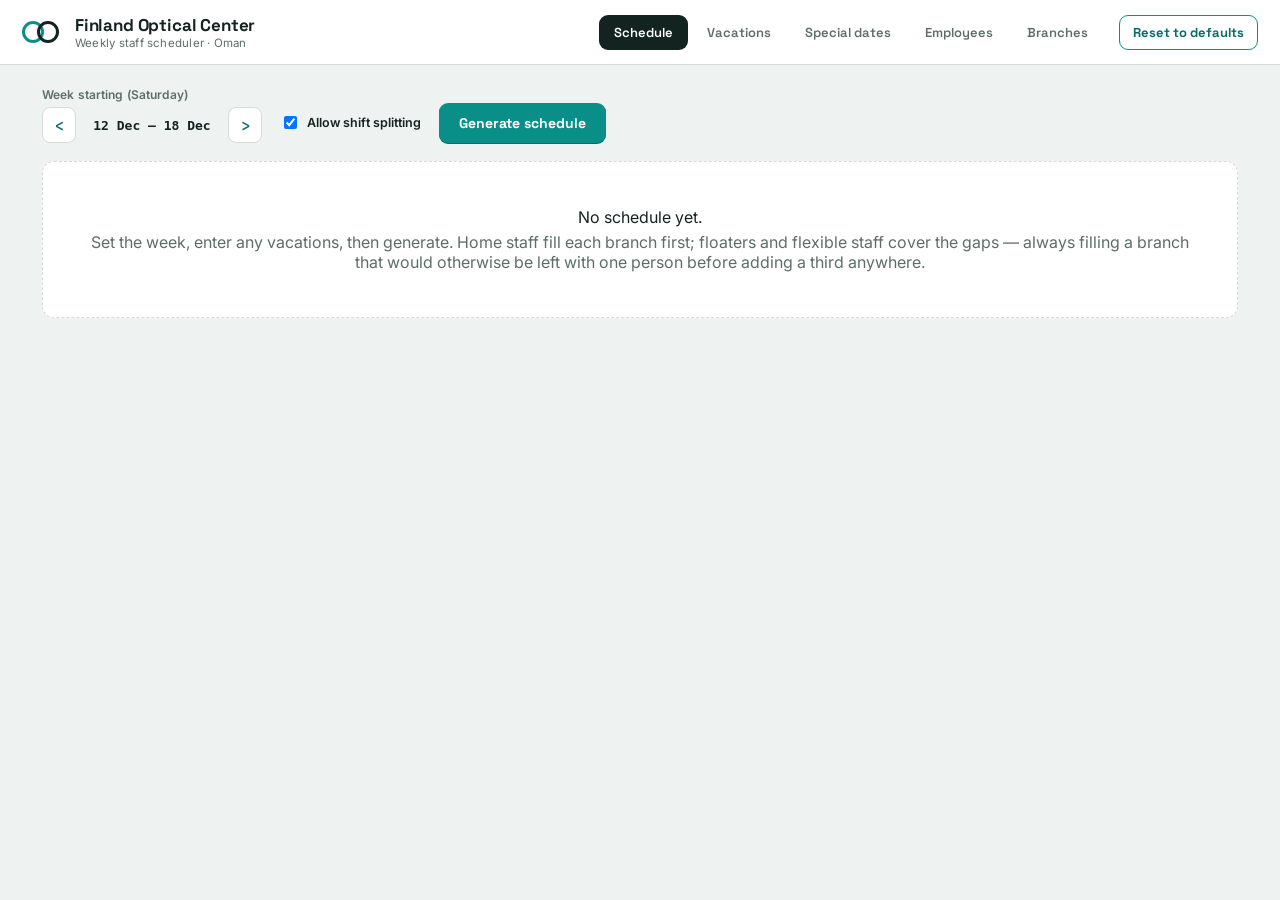
==== commit 0829bb58: "Roster into tables and out of the code; schedule filters; a folding sidebar; claims print as an Invo" ====
--- a/scheduler.html
+++ b/scheduler.html
@@ -7,7 +7,7 @@
 `+o[e].replace(" at new "," at ");return l.displayName&&v.includes("<anonymous>")&&(v=v.replace("<anonymous>",l.displayName)),v}while(1<=e&&0<=n);break}}}finally{Ji=!1,Error.prepareStackTrace=a}return(a=l?l.displayName||l.name:"")?Ca(a):""}function ch(l,t){switch(l.tag){case 26:case 27:case 5:return Ca(l.type);case 16:return Ca("Lazy");case 13:return l.child!==t&&t!==null?Ca("Suspense Fallback"):Ca("Suspense");case 19:return Ca("SuspenseList");case 0:case 15:return Wi(l.type,!1);case 11:return Wi(l.type.render,!1);case 1:return Wi(l.type,!0);case 31:return Ca("Activity");default:return""}}function is(l){try{var t="",a=null;do t+=ch(l,a),a=l,l=l.return;while(l);return t}catch(e){return`
 Error generating stack: `+e.message+`
 `+e.stack}}var Uc=Object.prototype.hasOwnProperty,Ef=xl.unstable_scheduleCallback,Fi=xl.unstable_cancelCallback,fh=xl.unstable_shouldYield,oh=xl.unstable_requestPaint,Il=xl.unstable_now,sh=xl.unstable_getCurrentPriorityLevel,Bd=xl.unstable_ImmediatePriority,qd=xl.unstable_UserBlockingPriority,qu=xl.unstable_NormalPriority,dh=xl.unstable_LowPriority,Yd=xl.unstable_IdlePriority,rh=xl.log,ph=xl.unstable_setDisableYieldValue,Bn=null,Pl=null;function ua(l){if(typeof rh=="function"&&ph(l),Pl&&typeof Pl.setStrictMode=="function")try{Pl.setStrictMode(Bn,l)}catch{}}var lt=Math.clz32?Math.clz32:vh,mh=Math.log,hh=Math.LN2;function vh(l){return l>>>=0,l===0?32:31-(mh(l)/hh|0)|0}var tu=256,au=262144,eu=4194304;function Da(l){var t=l&42;if(t!==0)return t;switch(l&-l){case 1:return 1;case 2:return 2;case 4:return 4;case 8:return 8;case 16:return 16;case 32:return 32;case 64:return 64;case 128:return 128;case 256:case 512:case 1024:case 2048:case 4096:case 8192:case 16384:case 32768:case 65536:case 131072:return l&261888;case 262144:case 524288:case 1048576:case 2097152:return l&3932160;case 4194304:case 8388608:case 16777216:case 33554432:return l&62914560;case 67108864:return 67108864;case 134217728:return 134217728;case 268435456:return 268435456;case 536870912:return 536870912;case 1073741824:return 0;default:return l}}function fi(l,t,a){var e=l.pendingLanes;if(e===0)return 0;var n=0,u=l.suspendedLanes,i=l.pingedLanes;l=l.warmLanes;var f=e&134217727;return f!==0?(e=f&~u,e!==0?n=Da(e):(i&=f,i!==0?n=Da(i):a||(a=f&~l,a!==0&&(n=Da(a))))):(f=e&~u,f!==0?n=Da(f):i!==0?n=Da(i):a||(a=e&~l,a!==0&&(n=Da(a)))),n===0?0:t!==0&&t!==n&&(t&u)===0&&(u=n&-n,a=t&-t,u>=a||u===32&&(a&4194048)!==0)?t:n}function qn(l,t){return(l.pendingLanes&~(l.suspendedLanes&~l.pingedLanes)&t)===0}function gh(l,t){switch(l){case 1:case 2:case 4:case 8:case 64:return t+250;case 16:case 32:case 128:case 256:case 512:case 1024:case 2048:case 4096:case 8192:case 16384:case 32768:case 65536:case 131072:case 262144:case 524288:case 1048576:case 2097152:return t+5e3;case 4194304:case 8388608:case 16777216:case 33554432:return-1;case 67108864:case 134217728:case 268435456:case 536870912:case 1073741824:return-1;default:return-1}}function Gd(){var l=eu;return eu<<=1,(eu&62914560)===0&&(eu=4194304),l}function $i(l){for(var t=[],a=0;31>a;a++)t.push(l);return t}function Yn(l,t){l.pendingLanes|=t,t!==268435456&&(l.suspendedLanes=0,l.pingedLanes=0,l.warmLanes=0)}function yh(l,t,a,e,n,u){var i=l.pendingLanes;l.pendingLanes=a,l.suspendedLanes=0,l.pingedLanes=0,l.warmLanes=0,l.expiredLanes&=a,l.entangledLanes&=a,l.errorRecoveryDisabledLanes&=a,l.shellSuspendCounter=0;var f=l.entanglements,o=l.expirationTimes,d=l.hiddenUpdates;for(a=i&~a;0<a;){var v=31-lt(a),y=1<<v;f[v]=0,o[v]=-1;var h=d[v];if(h!==null)for(d[v]=null,v=0;v<h.length;v++){var s=h[v];s!==null&&(s.lane&=-536870913)}a&=~y}e!==0&&jd(l,e,0),u!==0&&n===0&&l.tag!==0&&(l.suspendedLanes|=u&~(i&~t))}function jd(l,t,a){l.pendingLanes|=t,l.suspendedLanes&=~t;var e=31-lt(t);l.entangledLanes|=t,l.entanglements[e]=l.entanglements[e]|1073741824|a&261930}function Qd(l,t){var a=l.entangledLanes|=t;for(l=l.entanglements;a;){var e=31-lt(a),n=1<<e;n&t|l[e]&t&&(l[e]|=t),a&=~n}}function Xd(l,t){var a=t&-t;return a=(a&42)!==0?1:Nf(a),(a&(l.suspendedLanes|t))!==0?0:a}function Nf(l){switch(l){case 2:l=1;break;case 8:l=4;break;case 32:l=16;break;case 256:case 512:case 1024:case 2048:case 4096:case 8192:case 16384:case 32768:case 65536:case 131072:case 262144:case 524288:case 1048576:case 2097152:case 4194304:case 8388608:case 16777216:case 33554432:l=128;break;case 268435456:l=134217728;break;default:l=0}return l}function Of(l){return l&=-l,2<l?8<l?(l&134217727)!==0?32:268435456:8:2}function kd(){var l=F.p;return l!==0?l:(l=window.event,l===void 0?32:dm(l.type))}function cs(l,t){var a=F.p;try{return F.p=l,t()}finally{F.p=a}}var Ea=Math.random().toString(36).slice(2),Ml="__reactFiber$"+Ea,Kl="__reactProps$"+Ea,we="__reactContainer$"+Ea,Hc="__reactEvents$"+Ea,bh="__reactListeners$"+Ea,Sh="__reactHandles$"+Ea,fs="__reactResources$"+Ea,Gn="__reactMarker$"+Ea;function Tf(l){delete l[Ml],delete l[Kl],delete l[Hc],delete l[bh],delete l[Sh]}function ie(l){var t=l[Ml];if(t)return t;for(var a=l.parentNode;a;){if(t=a[we]||a[Ml]){if(a=t.alternate,t.child!==null||a!==null&&a.child!==null)for(l=vd(l);l!==null;){if(a=l[Ml])return a;l=vd(l)}return t}l=a,a=l.parentNode}return null}function Be(l){if(l=l[Ml]||l[we]){var t=l.tag;if(t===5||t===6||t===13||t===31||t===26||t===27||t===3)return l}return null}function en(l){var t=l.tag;if(t===5||t===26||t===27||t===6)return l.stateNode;throw Error(N(33))}function ve(l){var t=l[fs];return t||(t=l[fs]={hoistableStyles:new Map,hoistableScripts:new Map}),t}function Ol(l){l[Gn]=!0}var Zd=new Set,Ld={};function Za(l,t){Ne(l,t),Ne(l+"Capture",t)}function Ne(l,t){for(Ld[l]=t,l=0;l<t.length;l++)Zd.add(t[l])}var xh=RegExp("^[:A-Z_a-z\\u00C0-\\u00D6\\u00D8-\\u00F6\\u00F8-\\u02FF\\u0370-\\u037D\\u037F-\\u1FFF\\u200C-\\u200D\\u2070-\\u218F\\u2C00-\\u2FEF\\u3001-\\uD7FF\\uF900-\\uFDCF\\uFDF0-\\uFFFD][:A-Z_a-z\\u00C0-\\u00D6\\u00D8-\\u00F6\\u00F8-\\u02FF\\u0370-\\u037D\\u037F-\\u1FFF\\u200C-\\u200D\\u2070-\\u218F\\u2C00-\\u2FEF\\u3001-\\uD7FF\\uF900-\\uFDCF\\uFDF0-\\uFFFD\\-.0-9\\u00B7\\u0300-\\u036F\\u203F-\\u2040]*$"),os={},ss={};function zh(l){return Uc.call(ss,l)?!0:Uc.call(os,l)?!1:xh.test(l)?ss[l]=!0:(os[l]=!0,!1)}function yu(l,t,a){if(zh(t))if(a===null)l.removeAttribute(t);else{switch(typeof a){case"undefined":case"function":case"symbol":l.removeAttribute(t);return;case"boolean":var e=t.toLowerCase().slice(0,5);if(e!=="data-"&&e!=="aria-"){l.removeAttribute(t);return}}l.setAttribute(t,""+a)}}function nu(l,t,a){if(a===null)l.removeAttribute(t);else{switch(typeof a){case"undefined":case"function":case"symbol":case"boolean":l.removeAttribute(t);return}l.setAttribute(t,""+a)}}function Dt(l,t,a,e){if(e===null)l.removeAttribute(a);else{switch(typeof e){case"undefined":case"function":case"symbol":case"boolean":l.removeAttribute(a);return}l.setAttributeNS(t,a,""+e)}}function ct(l){switch(typeof l){case"bigint":case"boolean":case"number":case"string":case"undefined":return l;case"object":return l;default:return""}}function Vd(l){var t=l.type;return(l=l.nodeName)&&l.toLowerCase()==="input"&&(t==="checkbox"||t==="radio")}function Eh(l,t,a){var e=Object.getOwnPropertyDescriptor(l.constructor.prototype,t);if(!l.hasOwnProperty(t)&&typeof e<"u"&&typeof e.get=="function"&&typeof e.set=="function"){var n=e.get,u=e.set;return Object.defineProperty(l,t,{configurable:!0,get:function(){return n.call(this)},set:function(i){a=""+i,u.call(this,i)}}),Object.defineProperty(l,t,{enumerable:e.enumerable}),{getValue:function(){return a},setValue:function(i){a=""+i},stopTracking:function(){l._valueTracker=null,delete l[t]}}}}function wc(l){if(!l._valueTracker){var t=Vd(l)?"checked":"value";l._valueTracker=Eh(l,t,""+l[t])}}function Kd(l){if(!l)return!1;var t=l._valueTracker;if(!t)return!0;var a=t.getValue(),e="";return l&&(e=Vd(l)?l.checked?"true":"false":l.value),l=e,l!==a?(t.setValue(l),!0):!1}function Yu(l){if(l=l||(typeof document<"u"?document:void 0),typeof l>"u")return null;try{return l.activeElement||l.body}catch{return l.body}}var Nh=/[\n"\\]/g;function st(l){return l.replace(Nh,function(t){return"\\"+t.charCodeAt(0).toString(16)+" "})}function Bc(l,t,a,e,n,u,i,f){l.name="",i!=null&&typeof i!="function"&&typeof i!="symbol"&&typeof i!="boolean"?l.type=i:l.removeAttribute("type"),t!=null?i==="number"?(t===0&&l.value===""||l.value!=t)&&(l.value=""+ct(t)):l.value!==""+ct(t)&&(l.value=""+ct(t)):i!=="submit"&&i!=="reset"||l.removeAttribute("value"),t!=null?qc(l,i,ct(t)):a!=null?qc(l,i,ct(a)):e!=null&&l.removeAttribute("value"),n==null&&u!=null&&(l.defaultChecked=!!u),n!=null&&(l.checked=n&&typeof n!="function"&&typeof n!="symbol"),f!=null&&typeof f!="function"&&typeof f!="symbol"&&typeof f!="boolean"?l.name=""+ct(f):l.removeAttribute("name")}function Jd(l,t,a,e,n,u,i,f){if(u!=null&&typeof u!="function"&&typeof u!="symbol"&&typeof u!="boolean"&&(l.type=u),t!=null||a!=null){if(!(u!=="submit"&&u!=="reset"||t!=null)){wc(l);return}a=a!=null?""+ct(a):"",t=t!=null?""+ct(t):a,f||t===l.value||(l.value=t),l.defaultValue=t}e=e??n,e=typeof e!="function"&&typeof e!="symbol"&&!!e,l.checked=f?l.checked:!!e,l.defaultChecked=!!e,i!=null&&typeof i!="function"&&typeof i!="symbol"&&typeof i!="boolean"&&(l.name=i),wc(l)}function qc(l,t,a){t==="number"&&Yu(l.ownerDocument)===l||l.defaultValue===""+a||(l.defaultValue=""+a)}function ge(l,t,a,e){if(l=l.options,t){t={};for(var n=0;n<a.length;n++)t["$"+a[n]]=!0;for(a=0;a<l.length;a++)n=t.hasOwnProperty("$"+l[a].value),l[a].selected!==n&&(l[a].selected=n),n&&e&&(l[a].defaultSelected=!0)}else{for(a=""+ct(a),t=null,n=0;n<l.length;n++){if(l[n].value===a){l[n].selected=!0,e&&(l[n].defaultSelected=!0);return}t!==null||l[n].disabled||(t=l[n])}t!==null&&(t.selected=!0)}}function Wd(l,t,a){if(t!=null&&(t=""+ct(t),t!==l.value&&(l.value=t),a==null)){l.defaultValue!==t&&(l.defaultValue=t);return}l.defaultValue=a!=null?""+ct(a):""}function Fd(l,t,a,e){if(t==null){if(e!=null){if(a!=null)throw Error(N(92));if(an(e)){if(1<e.length)throw Error(N(93));e=e[0]}a=e}a==null&&(a=""),t=a}a=ct(t),l.defaultValue=a,e=l.textContent,e===a&&e!==""&&e!==null&&(l.value=e),wc(l)}function Oe(l,t){if(t){var a=l.firstChild;if(a&&a===l.lastChild&&a.nodeType===3){a.nodeValue=t;return}}l.textContent=t}var Oh=new Set("animationIterationCount aspectRatio borderImageOutset borderImageSlice borderImageWidth boxFlex boxFlexGroup boxOrdinalGroup columnCount columns flex flexGrow flexPositive flexShrink flexNegative flexOrder gridArea gridRow gridRowEnd gridRowSpan gridRowStart gridColumn gridColumnEnd gridColumnSpan gridColumnStart fontWeight lineClamp lineHeight opacity order orphans scale tabSize widows zIndex zoom fillOpacity floodOpacity stopOpacity strokeDasharray strokeDashoffset strokeMiterlimit strokeOpacity strokeWidth MozAnimationIterationCount MozBoxFlex MozBoxFlexGroup MozLineClamp msAnimationIterationCount msFlex msZoom msFlexGrow msFlexNegative msFlexOrder msFlexPositive msFlexShrink msGridColumn msGridColumnSpan msGridRow msGridRowSpan WebkitAnimationIterationCount WebkitBoxFlex WebKitBoxFlexGroup WebkitBoxOrdinalGroup WebkitColumnCount WebkitColumns WebkitFlex WebkitFlexGrow WebkitFlexPositive WebkitFlexShrink WebkitLineClamp".split(" "));function ds(l,t,a){var e=t.indexOf("--")===0;a==null||typeof a=="boolean"||a===""?e?l.setProperty(t,""):t==="float"?l.cssFloat="":l[t]="":e?l.setProperty(t,a):typeof a!="number"||a===0||Oh.has(t)?t==="float"?l.cssFloat=a:l[t]=(""+a).trim():l[t]=a+"px"}function $d(l,t,a){if(t!=null&&typeof t!="object")throw Error(N(62));if(l=l.style,a!=null){for(var e in a)!a.hasOwnProperty(e)||t!=null&&t.hasOwnProperty(e)||(e.indexOf("--")===0?l.setProperty(e,""):e==="float"?l.cssFloat="":l[e]="");for(var n in t)e=t[n],t.hasOwnProperty(n)&&a[n]!==e&&ds(l,n,e)}else for(var u in t)t.hasOwnProperty(u)&&ds(l,u,t[u])}function Af(l){if(l.indexOf("-")===-1)return!1;switch(l){case"annotation-xml":case"color-profile":case"font-face":case"font-face-src":case"font-face-uri":case"font-face-format":case"font-face-name":case"missing-glyph":return!1;default:return!0}}var Th=new Map([["acceptCharset","accept-charset"],["htmlFor","for"],["httpEquiv","http-equiv"],["crossOrigin","crossorigin"],["accentHeight","accent-height"],["alignmentBaseline","alignment-baseline"],["arabicForm","arabic-form"],["baselineShift","baseline-shift"],["capHeight","cap-height"],["clipPath","clip-path"],["clipRule","clip-rule"],["colorInterpolation","color-interpolation"],["colorInterpolationFilters","color-interpolation-filters"],["colorProfile","color-profile"],["colorRendering","color-rendering"],["dominantBaseline","dominant-baseline"],["enableBackground","enable-background"],["fillOpacity","fill-opacity"],["fillRule","fill-rule"],["floodColor","flood-color"],["floodOpacity","flood-opacity"],["fontFamily","font-family"],["fontSize","font-size"],["fontSizeAdjust","font-size-adjust"],["fontStretch","font-stretch"],["fontStyle","font-style"],["fontVariant","font-variant"],["fontWeight","font-weight"],["glyphName","glyph-name"],["glyphOrientationHorizontal","glyph-orientation-horizontal"],["glyphOrientationVertical","glyph-orientation-vertical"],["horizAdvX","horiz-adv-x"],["horizOriginX","horiz-origin-x"],["imageRendering","image-rendering"],["letterSpacing","letter-spacing"],["lightingColor","lighting-color"],["markerEnd","marker-end"],["markerMid","marker-mid"],["markerStart","marker-start"],["overlinePosition","overline-position"],["overlineThickness","overline-thickness"],["paintOrder","paint-order"],["panose-1","panose-1"],["pointerEvents","pointer-events"],["renderingIntent","rendering-intent"],["shapeRendering","shape-rendering"],["stopColor","stop-color"],["stopOpacity","stop-opacity"],["strikethroughPosition","strikethrough-position"],["strikethroughThickness","strikethrough-thickness"],["strokeDasharray","stroke-dasharray"],["strokeDashoffset","stroke-dashoffset"],["strokeLinecap","stroke-linecap"],["strokeLinejoin","stroke-linejoin"],["strokeMiterlimit","stroke-miterlimit"],["strokeOpacity","stroke-opacity"],["strokeWidth","stroke-width"],["textAnchor","text-anchor"],["textDecoration","text-decoration"],["textRendering","text-rendering"],["transformOrigin","transform-origin"],["underlinePosition","underline-position"],["underlineThickness","underline-thickness"],["unicodeBidi","unicode-bidi"],["unicodeRange","unicode-range"],["unitsPerEm","units-per-em"],["vAlphabetic","v-alphabetic"],["vHanging","v-hanging"],["vIdeographic","v-ideographic"],["vMathematical","v-mathematical"],["vectorEffect","vector-effect"],["vertAdvY","vert-adv-y"],["vertOriginX","vert-origin-x"],["vertOriginY","vert-origin-y"],["wordSpacing","word-spacing"],["writingMode","writing-mode"],["xmlnsXlink","xmlns:xlink"],["xHeight","x-height"]]),Ah=/^[\u0000-\u001F ]*j[\r\n\t]*a[\r\n\t]*v[\r\n\t]*a[\r\n\t]*s[\r\n\t]*c[\r\n\t]*r[\r\n\t]*i[\r\n\t]*p[\r\n\t]*t[\r\n\t]*:/i;function bu(l){return Ah.test(""+l)?"javascript:throw new Error('React has blocked a javascript: URL as a security precaution.')":l}function Gt(){}var Yc=null;function Mf(l){return l=l.target||l.srcElement||window,l.correspondingUseElement&&(l=l.correspondingUseElement),l.nodeType===3?l.parentNode:l}var ce=null,ye=null;function rs(l){var t=Be(l);if(t&&(l=t.stateNode)){var a=l[Kl]||null;l:switch(l=t.stateNode,t.type){case"input":if(Bc(l,a.value,a.defaultValue,a.defaultValue,a.checked,a.defaultChecked,a.type,a.name),t=a.name,a.type==="radio"&&t!=null){for(a=l;a.parentNode;)a=a.parentNode;for(a=a.querySelectorAll('input[name="'+st(""+t)+'"][type="radio"]'),t=0;t<a.length;t++){var e=a[t];if(e!==l&&e.form===l.form){var n=e[Kl]||null;if(!n)throw Error(N(90));Bc(e,n.value,n.defaultValue,n.defaultValue,n.checked,n.defaultChecked,n.type,n.name)}}for(t=0;t<a.length;t++)e=a[t],e.form===l.form&&Kd(e)}break l;case"textarea":Wd(l,a.value,a.defaultValue);break l;case"select":t=a.value,t!=null&&ge(l,!!a.multiple,t,!1)}}}var Ri=!1;function Rd(l,t,a){if(Ri)return l(t,a);Ri=!0;try{var e=l(t);return e}finally{if(Ri=!1,(ce!==null||ye!==null)&&(Si(),ce&&(t=ce,l=ye,ye=ce=null,rs(t),l)))for(t=0;t<l.length;t++)rs(l[t])}}function xn(l,t){var a=l.stateNode;if(a===null)return null;var e=a[Kl]||null;if(e===null)return null;a=e[t];l:switch(t){case"onClick":case"onClickCapture":case"onDoubleClick":case"onDoubleClickCapture":case"onMouseDown":case"onMouseDownCapture":case"onMouseMove":case"onMouseMoveCapture":case"onMouseUp":case"onMouseUpCapture":case"onMouseEnter":(e=!e.disabled)||(l=l.type,e=!(l==="button"||l==="input"||l==="select"||l==="textarea")),l=!e;break l;default:l=!1}if(l)return null;if(a&&typeof a!="function")throw Error(N(231,t,typeof a));return a}var Zt=!(typeof window>"u"||typeof window.document>"u"||typeof window.document.createElement>"u"),Gc=!1;if(Zt)try{Pa={},Object.defineProperty(Pa,"passive",{get:function(){Gc=!0}}),window.addEventListener("test",Pa,Pa),window.removeEventListener("test",Pa,Pa)}catch{Gc=!1}var Pa,ia=null,Cf=null,Su=null;function Id(){if(Su)return Su;var l,t=Cf,a=t.length,e,n="value"in ia?ia.value:ia.textContent,u=n.length;for(l=0;l<a&&t[l]===n[l];l++);var i=a-l;for(e=1;e<=i&&t[a-e]===n[u-e];e++);return Su=n.slice(l,1<e?1-e:void 0)}function xu(l){var t=l.keyCode;return"charCode"in l?(l=l.charCode,l===0&&t===13&&(l=13)):l=t,l===10&&(l=13),32<=l||l===13?l:0}function uu(){return!0}function ps(){return!1}function Jl(l){function t(a,e,n,u,i){this._reactName=a,this._targetInst=n,this.type=e,this.nativeEvent=u,this.target=i,this.currentTarget=null;for(var f in l)l.hasOwnProperty(f)&&(a=l[f],this[f]=a?a(u):u[f]);return this.isDefaultPrevented=(u.defaultPrevented!=null?u.defaultPrevented:u.returnValue===!1)?uu:ps,this.isPropagationStopped=ps,this}return fl(t.prototype,{preventDefault:function(){this.defaultPrevented=!0;var a=this.nativeEvent;a&&(a.preventDefault?a.preventDefault():typeof a.returnValue!="unknown"&&(a.returnValue=!1),this.isDefaultPrevented=uu)},stopPropagation:function(){var a=this.nativeEvent;a&&(a.stopPropagation?a.stopPropagation():typeof a.cancelBubble!="unknown"&&(a.cancelBubble=!0),this.isPropagationStopped=uu)},persist:function(){},isPersistent:uu}),t}var La={eventPhase:0,bubbles:0,cancelable:0,timeStamp:function(l){return l.timeStamp||Date.now()},defaultPrevented:0,isTrusted:0},oi=Jl(La),jn=fl({},La,{view:0,detail:0}),Mh=Jl(jn),Ii,Pi,Fe,si=fl({},jn,{screenX:0,screenY:0,clientX:0,clientY:0,pageX:0,pageY:0,ctrlKey:0,shiftKey:0,altKey:0,metaKey:0,getModifierState:Df,button:0,buttons:0,relatedTarget:function(l){return l.relatedTarget===void 0?l.fromElement===l.srcElement?l.toElement:l.fromElement:l.relatedTarget},movementX:function(l){return"movementX"in l?l.movementX:(l!==Fe&&(Fe&&l.type==="mousemove"?(Ii=l.screenX-Fe.screenX,Pi=l.screenY-Fe.screenY):Pi=Ii=0,Fe=l),Ii)},movementY:function(l){return"movementY"in l?l.movementY:Pi}}),ms=Jl(si),Ch=fl({},si,{dataTransfer:0}),Dh=Jl(Ch),_h=fl({},jn,{relatedTarget:0}),lc=Jl(_h),Uh=fl({},La,{animationName:0,elapsedTime:0,pseudoElement:0}),Hh=Jl(Uh),wh=fl({},La,{clipboardData:function(l){return"clipboardData"in l?l.clipboardData:window.clipboardData}}),Bh=Jl(wh),qh=fl({},La,{data:0}),hs=Jl(qh),Yh={Esc:"Escape",Spacebar:" ",Left:"ArrowLeft",Up:"ArrowUp",Right:"ArrowRight",Down:"ArrowDown",Del:"Delete",Win:"OS",Menu:"ContextMenu",Apps:"ContextMenu",Scroll:"ScrollLock",MozPrintableKey:"Unidentified"},Gh={8:"Backspace",9:"Tab",12:"Clear",13:"Enter",16:"Shift",17:"Control",18:"Alt",19:"Pause",20:"CapsLock",27:"Escape",32:" ",33:"PageUp",34:"PageDown",35:"End",36:"Home",37:"ArrowLeft",38:"ArrowUp",39:"ArrowRight",40:"ArrowDown",45:"Insert",46:"Delete",112:"F1",113:"F2",114:"F3",115:"F4",116:"F5",117:"F6",118:"F7",119:"F8",120:"F9",121:"F10",122:"F11",123:"F12",144:"NumLock",145:"ScrollLock",224:"Meta"},jh={Alt:"altKey",Control:"ctrlKey",Meta:"metaKey",Shift:"shiftKey"};function Qh(l){var t=this.nativeEvent;return t.getModifierState?t.getModifierState(l):(l=jh[l])?!!t[l]:!1}function Df(){return Qh}var Xh=fl({},jn,{key:function(l){if(l.key){var t=Yh[l.key]||l.key;if(t!=="Unidentified")return t}return l.type==="keypress"?(l=xu(l),l===13?"Enter":String.fromCharCode(l)):l.type==="keydown"||l.type==="keyup"?Gh[l.keyCode]||"Unidentified":""},code:0,location:0,ctrlKey:0,shiftKey:0,altKey:0,metaKey:0,repeat:0,locale:0,getModifierState:Df,charCode:function(l){return l.type==="keypress"?xu(l):0},keyCode:function(l){return l.type==="keydown"||l.type==="keyup"?l.keyCode:0},which:function(l){return l.type==="keypress"?xu(l):l.type==="keydown"||l.type==="keyup"?l.keyCode:0}}),kh=Jl(Xh),Zh=fl({},si,{pointerId:0,width:0,height:0,pressure:0,tangentialPressure:0,tiltX:0,tiltY:0,twist:0,pointerType:0,isPrimary:0}),vs=Jl(Zh),Lh=fl({},jn,{touches:0,targetTouches:0,changedTouches:0,altKey:0,metaKey:0,ctrlKey:0,shiftKey:0,getModifierState:Df}),Vh=Jl(Lh),Kh=fl({},La,{propertyName:0,elapsedTime:0,pseudoElement:0}),Jh=Jl(Kh),Wh=fl({},si,{deltaX:function(l){return"deltaX"in l?l.deltaX:"wheelDeltaX"in l?-l.wheelDeltaX:0},deltaY:function(l){return"deltaY"in l?l.deltaY:"wheelDeltaY"in l?-l.wheelDeltaY:"wheelDelta"in l?-l.wheelDelta:0},deltaZ:0,deltaMode:0}),Fh=Jl(Wh),$h=fl({},La,{newState:0,oldState:0}),Rh=Jl($h),Ih=[9,13,27,32],_f=Zt&&"CompositionEvent"in window,cn=null;Zt&&"documentMode"in document&&(cn=document.documentMode);var Ph=Zt&&"TextEvent"in window&&!cn,Pd=Zt&&(!_f||cn&&8<cn&&11>=cn),gs=" ",ys=!1;function lr(l,t){switch(l){case"keyup":return Ih.indexOf(t.keyCode)!==-1;case"keydown":return t.keyCode!==229;case"keypress":case"mousedown":case"focusout":return!0;default:return!1}}function tr(l){return l=l.detail,typeof l=="object"&&"data"in l?l.data:null}var fe=!1;function l0(l,t){switch(l){case"compositionend":return tr(t);case"keypress":return t.which!==32?null:(ys=!0,gs);case"textInput":return l=t.data,l===gs&&ys?null:l;default:return null}}function t0(l,t){if(fe)return l==="compositionend"||!_f&&lr(l,t)?(l=Id(),Su=Cf=ia=null,fe=!1,l):null;switch(l){case"paste":return null;case"keypress":if(!(t.ctrlKey||t.altKey||t.metaKey)||t.ctrlKey&&t.altKey){if(t.char&&1<t.char.length)return t.char;if(t.which)return String.fromCharCode(t.which)}return null;case"compositionend":return Pd&&t.locale!=="ko"?null:t.data;default:return null}}var a0={color:!0,date:!0,datetime:!0,"datetime-local":!0,email:!0,month:!0,number:!0,password:!0,range:!0,search:!0,tel:!0,text:!0,time:!0,url:!0,week:!0};function bs(l){var t=l&&l.nodeName&&l.nodeName.toLowerCase();return t==="input"?!!a0[l.type]:t==="textarea"}function ar(l,t,a,e){ce?ye?ye.push(e):ye=[e]:ce=e,t=ti(t,"onChange"),0<t.length&&(a=new oi("onChange","change",null,a,e),l.push({event:a,listeners:t}))}var fn=null,zn=null;function e0(l){Rp(l,0)}function di(l){var t=en(l);if(Kd(t))return l}function Ss(l,t){if(l==="change")return t}var er=!1;Zt&&(Zt?(cu="oninput"in document,cu||(tc=document.createElement("div"),tc.setAttribute("oninput","return;"),cu=typeof tc.oninput=="function"),iu=cu):iu=!1,er=iu&&(!document.documentMode||9<document.documentMode));var iu,cu,tc;function xs(){fn&&(fn.detachEvent("onpropertychange",nr),zn=fn=null)}function nr(l){if(l.propertyName==="value"&&di(zn)){var t=[];ar(t,zn,l,Mf(l)),Rd(e0,t)}}function n0(l,t,a){l==="focusin"?(xs(),fn=t,zn=a,fn.attachEvent("onpropertychange",nr)):l==="focusout"&&xs()}function u0(l){if(l==="selectionchange"||l==="keyup"||l==="keydown")return di(zn)}function i0(l,t){if(l==="click")return di(t)}function c0(l,t){if(l==="input"||l==="change")return di(t)}function f0(l,t){return l===t&&(l!==0||1/l===1/t)||l!==l&&t!==t}var at=typeof Object.is=="function"?Object.is:f0;function En(l,t){if(at(l,t))return!0;if(typeof l!="object"||l===null||typeof t!="object"||t===null)return!1;var a=Object.keys(l),e=Object.keys(t);if(a.length!==e.length)return!1;for(e=0;e<a.length;e++){var n=a[e];if(!Uc.call(t,n)||!at(l[n],t[n]))return!1}return!0}function zs(l){for(;l&&l.firstChild;)l=l.firstChild;return l}function Es(l,t){var a=zs(l);l=0;for(var e;a;){if(a.nodeType===3){if(e=l+a.textContent.length,l<=t&&e>=t)return{node:a,offset:t-l};l=e}l:{for(;a;){if(a.nextSibling){a=a.nextSibling;break l}a=a.parentNode}a=void 0}a=zs(a)}}function ur(l,t){return l&&t?l===t?!0:l&&l.nodeType===3?!1:t&&t.nodeType===3?ur(l,t.parentNode):"contains"in l?l.contains(t):l.compareDocumentPosition?!!(l.compareDocumentPosition(t)&16):!1:!1}function ir(l){l=l!=null&&l.ownerDocument!=null&&l.ownerDocument.defaultView!=null?l.ownerDocument.defaultView:window;for(var t=Yu(l.document);t instanceof l.HTMLIFrameElement;){try{var a=typeof t.contentWindow.location.href=="string"}catch{a=!1}if(a)l=t.contentWindow;else break;t=Yu(l.document)}return t}function Uf(l){var t=l&&l.nodeName&&l.nodeName.toLowerCase();return t&&(t==="input"&&(l.type==="text"||l.type==="search"||l.type==="tel"||l.type==="url"||l.type==="password")||t==="textarea"||l.contentEditable==="true")}var o0=Zt&&"documentMode"in document&&11>=document.documentMode,oe=null,jc=null,on=null,Qc=!1;function Ns(l,t,a){var e=a.window===a?a.document:a.nodeType===9?a:a.ownerDocument;Qc||oe==null||oe!==Yu(e)||(e=oe,"selectionStart"in e&&Uf(e)?e={start:e.selectionStart,end:e.selectionEnd}:(e=(e.ownerDocument&&e.ownerDocument.defaultView||window).getSelection(),e={anchorNode:e.anchorNode,anchorOffset:e.anchorOffset,focusNode:e.focusNode,focusOffset:e.focusOffset}),on&&En(on,e)||(on=e,e=ti(jc,"onSelect"),0<e.length&&(t=new oi("onSelect","select",null,t,a),l.push({event:t,listeners:e}),t.target=oe)))}function Ma(l,t){var a={};return a[l.toLowerCase()]=t.toLowerCase(),a["Webkit"+l]="webkit"+t,a["Moz"+l]="moz"+t,a}var se={animationend:Ma("Animation","AnimationEnd"),animationiteration:Ma("Animation","AnimationIteration"),animationstart:Ma("Animation","AnimationStart"),transitionrun:Ma("Transition","TransitionRun"),transitionstart:Ma("Transition","TransitionStart"),transitioncancel:Ma("Transition","TransitionCancel"),transitionend:Ma("Transition","TransitionEnd")},ac={},cr={};Zt&&(cr=document.createElement("div").style,"AnimationEvent"in window||(delete se.animationend.animation,delete se.animationiteration.animation,delete se.animationstart.animation),"TransitionEvent"in window||delete se.transitionend.transition);function Va(l){if(ac[l])return ac[l];if(!se[l])return l;var t=se[l],a;for(a in t)if(t.hasOwnProperty(a)&&a in cr)return ac[l]=t[a];return l}var fr=Va("animationend"),or=Va("animationiteration"),sr=Va("animationstart"),s0=Va("transitionrun"),d0=Va("transitionstart"),r0=Va("transitioncancel"),dr=Va("transitionend"),rr=new Map,Xc="abort auxClick beforeToggle cancel canPlay canPlayThrough click close contextMenu copy cut drag dragEnd dragEnter dragExit dragLeave dragOver dragStart drop durationChange emptied encrypted ended error gotPointerCapture input invalid keyDown keyPress keyUp load loadedData loadedMetadata loadStart lostPointerCapture mouseDown mouseMove mouseOut mouseOver mouseUp paste pause play playing pointerCancel pointerDown pointerMove pointerOut pointerOver pointerUp progress rateChange reset resize seeked seeking stalled submit suspend timeUpdate touchCancel touchEnd touchStart volumeChange scroll toggle touchMove waiting wheel".split(" ");Xc.push("scrollEnd");function yt(l,t){rr.set(l,t),Za(t,[l])}var Gu=typeof reportError=="function"?reportError:function(l){if(typeof window=="object"&&typeof window.ErrorEvent=="function"){var t=new window.ErrorEvent("error",{bubbles:!0,cancelable:!0,message:typeof l=="object"&&l!==null&&typeof l.message=="string"?String(l.message):String(l),error:l});if(!window.dispatchEvent(t))return}else if(typeof process=="object"&&typeof process.emit=="function"){process.emit("uncaughtException",l);return}console.error(l)},it=[],de=0,Hf=0;function ri(){for(var l=de,t=Hf=de=0;t<l;){var a=it[t];it[t++]=null;var e=it[t];it[t++]=null;var n=it[t];it[t++]=null;var u=it[t];if(it[t++]=null,e!==null&&n!==null){var i=e.pending;i===null?n.next=n:(n.next=i.next,i.next=n),e.pending=n}u!==0&&pr(a,n,u)}}function pi(l,t,a,e){it[de++]=l,it[de++]=t,it[de++]=a,it[de++]=e,Hf|=e,l.lanes|=e,l=l.alternate,l!==null&&(l.lanes|=e)}function wf(l,t,a,e){return pi(l,t,a,e),ju(l)}function Ka(l,t){return pi(l,null,null,t),ju(l)}function pr(l,t,a){l.lanes|=a;var e=l.alternate;e!==null&&(e.lanes|=a);for(var n=!1,u=l.return;u!==null;)u.childLanes|=a,e=u.alternate,e!==null&&(e.childLanes|=a),u.tag===22&&(l=u.stateNode,l===null||l._visibility&1||(n=!0)),l=u,u=u.return;return l.tag===3?(u=l.stateNode,n&&t!==null&&(n=31-lt(a),l=u.hiddenUpdates,e=l[n],e===null?l[n]=[t]:e.push(t),t.lane=a|536870912),u):null}function ju(l){if(50<yn)throw yn=0,of=null,Error(N(185));for(var t=l.return;t!==null;)l=t,t=l.return;return l.tag===3?l.stateNode:null}var re={};function p0(l,t,a,e){this.tag=l,this.key=a,this.sibling=this.child=this.return=this.stateNode=this.type=this.elementType=null,this.index=0,this.refCleanup=this.ref=null,this.pendingProps=t,this.dependencies=this.memoizedState=this.updateQueue=this.memoizedProps=null,this.mode=e,this.subtreeFlags=this.flags=0,this.deletions=null,this.childLanes=this.lanes=0,this.alternate=null}function $l(l,t,a,e){return new p0(l,t,a,e)}function Bf(l){return l=l.prototype,!(!l||!l.isReactComponent)}function Qt(l,t){var a=l.alternate;return a===null?(a=$l(l.tag,t,l.key,l.mode),a.elementType=l.elementType,a.type=l.type,a.stateNode=l.stateNode,a.alternate=l,l.alternate=a):(a.pendingProps=t,a.type=l.type,a.flags=0,a.subtreeFlags=0,a.deletions=null),a.flags=l.flags&65011712,a.childLanes=l.childLanes,a.lanes=l.lanes,a.child=l.child,a.memoizedProps=l.memoizedProps,a.memoizedState=l.memoizedState,a.updateQueue=l.updateQueue,t=l.dependencies,a.dependencies=t===null?null:{lanes:t.lanes,firstContext:t.firstContext},a.sibling=l.sibling,a.index=l.index,a.ref=l.ref,a.refCleanup=l.refCleanup,a}function mr(l,t){l.flags&=65011714;var a=l.alternate;return a===null?(l.childLanes=0,l.lanes=t,l.child=null,l.subtreeFlags=0,l.memoizedProps=null,l.memoizedState=null,l.updateQueue=null,l.dependencies=null,l.stateNode=null):(l.childLanes=a.childLanes,l.lanes=a.lanes,l.child=a.child,l.subtreeFlags=0,l.deletions=null,l.memoizedProps=a.memoizedProps,l.memoizedState=a.memoizedState,l.updateQueue=a.updateQueue,l.type=a.type,t=a.dependencies,l.dependencies=t===null?null:{lanes:t.lanes,firstContext:t.firstContext}),l}function zu(l,t,a,e,n,u){var i=0;if(e=l,typeof l=="function")Bf(l)&&(i=1);else if(typeof l=="string")i=vv(l,a,Nt.current)?26:l==="html"||l==="head"||l==="body"?27:5;else l:switch(l){case Mc:return l=$l(31,a,t,n),l.elementType=Mc,l.lanes=u,l;case ne:return wa(a.children,n,u,t);case Hd:i=8,n|=24;break;case Oc:return l=$l(12,a,t,n|2),l.elementType=Oc,l.lanes=u,l;case Tc:return l=$l(13,a,t,n),l.elementType=Tc,l.lanes=u,l;case Ac:return l=$l(19,a,t,n),l.elementType=Ac,l.lanes=u,l;default:if(typeof l=="object"&&l!==null)switch(l.$$typeof){case Yt:i=10;break l;case wd:i=9;break l;case xf:i=11;break l;case zf:i=14;break l;case Pt:i=16,e=null;break l}i=29,a=Error(N(130,l===null?"null":typeof l,"")),e=null}return t=$l(i,a,t,n),t.elementType=l,t.type=e,t.lanes=u,t}function wa(l,t,a,e){return l=$l(7,l,e,t),l.lanes=a,l}function ec(l,t,a){return l=$l(6,l,null,t),l.lanes=a,l}function hr(l){var t=$l(18,null,null,0);return t.stateNode=l,t}function nc(l,t,a){return t=$l(4,l.children!==null?l.children:[],l.key,t),t.lanes=a,t.stateNode={containerInfo:l.containerInfo,pendingChildren:null,implementation:l.implementation},t}var Os=new WeakMap;function dt(l,t){if(typeof l=="object"&&l!==null){var a=Os.get(l);return a!==void 0?a:(t={value:l,source:t,stack:is(t)},Os.set(l,t),t)}return{value:l,source:t,stack:is(t)}}var pe=[],me=0,Qu=null,Nn=0,ft=[],ot=0,ba=null,xt=1,zt="";function Bt(l,t){pe[me++]=Nn,pe[me++]=Qu,Qu=l,Nn=t}function vr(l,t,a){ft[ot++]=xt,ft[ot++]=zt,ft[ot++]=ba,ba=l;var e=xt;l=zt;var n=32-lt(e)-1;e&=~(1<<n),a+=1;var u=32-lt(t)+n;if(30<u){var i=n-n%5;u=(e&(1<<i)-1).toString(32),e>>=i,n-=i,xt=1<<32-lt(t)+n|a<<n|e,zt=u+l}else xt=1<<u|a<<n|e,zt=l}function qf(l){l.return!==null&&(Bt(l,1),vr(l,1,0))}function Yf(l){for(;l===Qu;)Qu=pe[--me],pe[me]=null,Nn=pe[--me],pe[me]=null;for(;l===ba;)ba=ft[--ot],ft[ot]=null,zt=ft[--ot],ft[ot]=null,xt=ft[--ot],ft[ot]=null}function gr(l,t){ft[ot++]=xt,ft[ot++]=zt,ft[ot++]=ba,xt=t.id,zt=t.overflow,ba=l}var Cl=null,cl=null,J=!1,da=null,rt=!1,kc=Error(N(519));function Sa(l){var t=Error(N(418,1<arguments.length&&arguments[1]!==void 0&&arguments[1]?"text":"HTML",""));throw On(dt(t,l)),kc}function Ts(l){var t=l.stateNode,a=l.type,e=l.memoizedProps;switch(t[Ml]=l,t[Kl]=e,a){case"dialog":L("cancel",t),L("close",t);break;case"iframe":case"object":case"embed":L("load",t);break;case"video":case"audio":for(a=0;a<Cn.length;a++)L(Cn[a],t);break;case"source":L("error",t);break;case"img":case"image":case"link":L("error",t),L("load",t);break;case"details":L("toggle",t);break;case"input":L("invalid",t),Jd(t,e.value,e.defaultValue,e.checked,e.defaultChecked,e.type,e.name,!0);break;case"select":L("invalid",t);break;case"textarea":L("invalid",t),Fd(t,e.value,e.defaultValue,e.children)}a=e.children,typeof a!="string"&&typeof a!="number"&&typeof a!="bigint"||t.textContent===""+a||e.suppressHydrationWarning===!0||Pp(t.textContent,a)?(e.popover!=null&&(L("beforetoggle",t),L("toggle",t)),e.onScroll!=null&&L("scroll",t),e.onScrollEnd!=null&&L("scrollend",t),e.onClick!=null&&(t.onclick=Gt),t=!0):t=!1,t||Sa(l,!0)}function As(l){for(Cl=l.return;Cl;)switch(Cl.tag){case 5:case 31:case 13:rt=!1;return;case 27:case 3:rt=!0;return;default:Cl=Cl.return}}function le(l){if(l!==Cl)return!1;if(!J)return As(l),J=!0,!1;var t=l.tag,a;if((a=t!==3&&t!==27)&&((a=t===5)&&(a=l.type,a=!(a!=="form"&&a!=="button")||mf(l.type,l.memoizedProps)),a=!a),a&&cl&&Sa(l),As(l),t===13){if(l=l.memoizedState,l=l!==null?l.dehydrated:null,!l)throw Error(N(317));cl=hd(l)}else if(t===31){if(l=l.memoizedState,l=l!==null?l.dehydrated:null,!l)throw Error(N(317));cl=hd(l)}else t===27?(t=cl,Na(l.type)?(l=yf,yf=null,cl=l):cl=t):cl=Cl?mt(l.stateNode.nextSibling):null;return!0}function Ga(){cl=Cl=null,J=!1}function uc(){var l=da;return l!==null&&(Ll===null?Ll=l:Ll.push.apply(Ll,l),da=null),l}function On(l){da===null?da=[l]:da.push(l)}var Zc=Ot(null),Ja=null,jt=null;function ta(l,t,a){el(Zc,t._currentValue),t._currentValue=a}function Xt(l){l._currentValue=Zc.current,Tl(Zc)}function Lc(l,t,a){for(;l!==null;){var e=l.alternate;if((l.childLanes&t)!==t?(l.childLanes|=t,e!==null&&(e.childLanes|=t)):e!==null&&(e.childLanes&t)!==t&&(e.childLanes|=t),l===a)break;l=l.return}}function Vc(l,t,a,e){var n=l.child;for(n!==null&&(n.return=l);n!==null;){var u=n.dependencies;if(u!==null){var i=n.child;u=u.firstContext;l:for(;u!==null;){var f=u;u=n;for(var o=0;o<t.length;o++)if(f.context===t[o]){u.lanes|=a,f=u.alternate,f!==null&&(f.lanes|=a),Lc(u.return,a,l),e||(i=null);break l}u=f.next}}else if(n.tag===18){if(i=n.return,i===null)throw Error(N(341));i.lanes|=a,u=i.alternate,u!==null&&(u.lanes|=a),Lc(i,a,l),i=null}else i=n.child;if(i!==null)i.return=n;else for(i=n;i!==null;){if(i===l){i=null;break}if(n=i.sibling,n!==null){n.return=i.return,i=n;break}i=i.return}n=i}}function qe(l,t,a,e){l=null;for(var n=t,u=!1;n!==null;){if(!u){if((n.flags&524288)!==0)u=!0;else if((n.flags&262144)!==0)break}if(n.tag===10){var i=n.alternate;if(i===null)throw Error(N(387));if(i=i.memoizedProps,i!==null){var f=n.type;at(n.pendingProps.value,i.value)||(l!==null?l.push(f):l=[f])}}else if(n===Hu.current){if(i=n.alternate,i===null)throw Error(N(387));i.memoizedState.memoizedState!==n.memoizedState.memoizedState&&(l!==null?l.push(_n):l=[_n])}n=n.return}l!==null&&Vc(t,l,a,e),t.flags|=262144}function Xu(l){for(l=l.firstContext;l!==null;){if(!at(l.context._currentValue,l.memoizedValue))return!0;l=l.next}return!1}function ja(l){Ja=l,jt=null,l=l.dependencies,l!==null&&(l.firstContext=null)}function Dl(l){return yr(Ja,l)}function fu(l,t){return Ja===null&&ja(l),yr(l,t)}function yr(l,t){var a=t._currentValue;if(t={context:t,memoizedValue:a,next:null},jt===null){if(l===null)throw Error(N(308));jt=t,l.dependencies={lanes:0,firstContext:t},l.flags|=524288}else jt=jt.next=t;return a}var m0=typeof AbortController<"u"?AbortController:function(){var l=[],t=this.signal={aborted:!1,addEventListener:function(a,e){l.push(e)}};this.abort=function(){t.aborted=!0,l.forEach(function(a){return a()})}},h0=xl.unstable_scheduleCallback,v0=xl.unstable_NormalPriority,yl={$$typeof:Yt,Consumer:null,Provider:null,_currentValue:null,_currentValue2:null,_threadCount:0};function Gf(){return{controller:new m0,data:new Map,refCount:0}}function Qn(l){l.refCount--,l.refCount===0&&h0(v0,function(){l.controller.abort()})}var sn=null,Kc=0,Te=0,be=null;function g0(l,t){if(sn===null){var a=sn=[];Kc=0,Te=oo(),be={status:"pending",value:void 0,then:function(e){a.push(e)}}}return Kc++,t.then(Ms,Ms),t}function Ms(){if(--Kc===0&&sn!==null){be!==null&&(be.status="fulfilled");var l=sn;sn=null,Te=0,be=null;for(var t=0;t<l.length;t++)(0,l[t])()}}function y0(l,t){var a=[],e={status:"pending",value:null,reason:null,then:function(n){a.push(n)}};return l.then(function(){e.status="fulfilled",e.value=t;for(var n=0;n<a.length;n++)(0,a[n])(t)},function(n){for(e.status="rejected",e.reason=n,n=0;n<a.length;n++)(0,a[n])(void 0)}),e}var Cs=G.S;G.S=function(l,t){Up=Il(),typeof t=="object"&&t!==null&&typeof t.then=="function"&&g0(l,t),Cs!==null&&Cs(l,t)};var Ba=Ot(null);function jf(){var l=Ba.current;return l!==null?l:ll.pooledCache}function Eu(l,t){t===null?el(Ba,Ba.current):el(Ba,t.pool)}function br(){var l=jf();return l===null?null:{parent:yl._currentValue,pool:l}}var Ye=Error(N(460)),Qf=Error(N(474)),mi=Error(N(542)),ku={then:function(){}};function Ds(l){return l=l.status,l==="fulfilled"||l==="rejected"}function Sr(l,t,a){switch(a=l[a],a===void 0?l.push(t):a!==t&&(t.then(Gt,Gt),t=a),t.status){case"fulfilled":return t.value;case"rejected":throw l=t.reason,Us(l),l;default:if(typeof t.status=="string")t.then(Gt,Gt);else{if(l=ll,l!==null&&100<l.shellSuspendCounter)throw Error(N(482));l=t,l.status="pending",l.then(function(e){if(t.status==="pending"){var n=t;n.status="fulfilled",n.value=e}},function(e){if(t.status==="pending"){var n=t;n.status="rejected",n.reason=e}})}switch(t.status){case"fulfilled":return t.value;case"rejected":throw l=t.reason,Us(l),l}throw qa=t,Ye}}function _a(l){try{var t=l._init;return t(l._payload)}catch(a){throw a!==null&&typeof a=="object"&&typeof a.then=="function"?(qa=a,Ye):a}}var qa=null;function _s(){if(qa===null)throw Error(N(459));var l=qa;return qa=null,l}function Us(l){if(l===Ye||l===mi)throw Error(N(483))}var Se=null,Tn=0;function ou(l){var t=Tn;return Tn+=1,Se===null&&(Se=[]),Sr(Se,l,t)}function $e(l,t){t=t.props.ref,l.ref=t!==void 0?t:null}function su(l,t){throw t.$$typeof===nh?Error(N(525)):(l=Object.prototype.toString.call(t),Error(N(31,l==="[object Object]"?"object with keys {"+Object.keys(t).join(", ")+"}":l)))}function xr(l){function t(m,p){if(l){var r=m.deletions;r===null?(m.deletions=[p],m.flags|=16):r.push(p)}}function a(m,p){if(!l)return null;for(;p!==null;)t(m,p),p=p.sibling;return null}function e(m){for(var p=new Map;m!==null;)m.key!==null?p.set(m.key,m):p.set(m.index,m),m=m.sibling;return p}function n(m,p){return m=Qt(m,p),m.index=0,m.sibling=null,m}function u(m,p,r){return m.index=r,l?(r=m.alternate,r!==null?(r=r.index,r<p?(m.flags|=67108866,p):r):(m.flags|=67108866,p)):(m.flags|=1048576,p)}function i(m){return l&&m.alternate===null&&(m.flags|=67108866),m}function f(m,p,r,g){return p===null||p.tag!==6?(p=ec(r,m.mode,g),p.return=m,p):(p=n(p,r),p.return=m,p)}function o(m,p,r,g){var x=r.type;return x===ne?v(m,p,r.props.children,g,r.key):p!==null&&(p.elementType===x||typeof x=="object"&&x!==null&&x.$$typeof===Pt&&_a(x)===p.type)?(p=n(p,r.props),$e(p,r),p.return=m,p):(p=zu(r.type,r.key,r.props,null,m.mode,g),$e(p,r),p.return=m,p)}function d(m,p,r,g){return p===null||p.tag!==4||p.stateNode.containerInfo!==r.containerInfo||p.stateNode.implementation!==r.implementation?(p=nc(r,m.mode,g),p.return=m,p):(p=n(p,r.children||[]),p.return=m,p)}function v(m,p,r,g,x){return p===null||p.tag!==7?(p=wa(r,m.mode,g,x),p.return=m,p):(p=n(p,r),p.return=m,p)}function y(m,p,r){if(typeof p=="string"&&p!==""||typeof p=="number"||typeof p=="bigint")return p=ec(""+p,m.mode,r),p.return=m,p;if(typeof p=="object"&&p!==null){switch(p.$$typeof){case lu:return r=zu(p.type,p.key,p.props,null,m.mode,r),$e(r,p),r.return=m,r;case tn:return p=nc(p,m.mode,r),p.return=m,p;case Pt:return p=_a(p),y(m,p,r)}if(an(p)||We(p))return p=wa(p,m.mode,r,null),p.return=m,p;if(typeof p.then=="function")return y(m,ou(p),r);if(p.$$typeof===Yt)return y(m,fu(m,p),r);su(m,p)}return null}function h(m,p,r,g){var x=p!==null?p.key:null;if(typeof r=="string"&&r!==""||typeof r=="number"||typeof r=="bigint")return x!==null?null:f(m,p,""+r,g);if(typeof r=="object"&&r!==null){switch(r.$$typeof){case lu:return r.key===x?o(m,p,r,g):null;case tn:return r.key===x?d(m,p,r,g):null;case Pt:return r=_a(r),h(m,p,r,g)}if(an(r)||We(r))return x!==null?null:v(m,p,r,g,null);if(typeof r.then=="function")return h(m,p,ou(r),g);if(r.$$typeof===Yt)return h(m,p,fu(m,r),g);su(m,r)}return null}function s(m,p,r,g,x){if(typeof g=="string"&&g!==""||typeof g=="number"||typeof g=="bigint")return m=m.get(r)||null,f(p,m,""+g,x);if(typeof g=="object"&&g!==null){switch(g.$$typeof){case lu:return m=m.get(g.key===null?r:g.key)||null,o(p,m,g,x);case tn:return m=m.get(g.key===null?r:g.key)||null,d(p,m,g,x);case Pt:return g=_a(g),s(m,p,r,g,x)}if(an(g)||We(g))return m=m.get(r)||null,v(p,m,g,x,null);if(typeof g.then=="function")return s(m,p,r,ou(g),x);if(g.$$typeof===Yt)return s(m,p,r,fu(p,g),x);su(p,g)}return null}function b(m,p,r,g){for(var x=null,A=null,O=p,M=p=0,w=null;O!==null&&M<r.length;M++){O.index>M?(w=O,O=null):w=O.sibling;var j=h(m,O,r[M],g);if(j===null){O===null&&(O=w);break}l&&O&&j.alternate===null&&t(m,O),p=u(j,p,M),A===null?x=j:A.sibling=j,A=j,O=w}if(M===r.length)return a(m,O),J&&Bt(m,M),x;if(O===null){for(;M<r.length;M++)O=y(m,r[M],g),O!==null&&(p=u(O,p,M),A===null?x=O:A.sibling=O,A=O);return J&&Bt(m,M),x}for(O=e(O);M<r.length;M++)w=s(O,m,M,r[M],g),w!==null&&(l&&w.alternate!==null&&O.delete(w.key===null?M:w.key),p=u(w,p,M),A===null?x=w:A.sibling=w,A=w);return l&&O.forEach(function(tl){return t(m,tl)}),J&&Bt(m,M),x}function S(m,p,r,g){if(r==null)throw Error(N(151));for(var x=null,A=null,O=p,M=p=0,w=null,j=r.next();O!==null&&!j.done;M++,j=r.next()){O.index>M?(w=O,O=null):w=O.sibling;var tl=h(m,O,j.value,g);if(tl===null){O===null&&(O=w);break}l&&O&&tl.alternate===null&&t(m,O),p=u(tl,p,M),A===null?x=tl:A.sibling=tl,A=tl,O=w}if(j.done)return a(m,O),J&&Bt(m,M),x;if(O===null){for(;!j.done;M++,j=r.next())j=y(m,j.value,g),j!==null&&(p=u(j,p,M),A===null?x=j:A.sibling=j,A=j);return J&&Bt(m,M),x}for(O=e(O);!j.done;M++,j=r.next())j=s(O,m,M,j.value,g),j!==null&&(l&&j.alternate!==null&&O.delete(j.key===null?M:j.key),p=u(j,p,M),A===null?x=j:A.sibling=j,A=j);return l&&O.forEach(function(_){return t(m,_)}),J&&Bt(m,M),x}function z(m,p,r,g){if(typeof r=="object"&&r!==null&&r.type===ne&&r.key===null&&(r=r.props.children),typeof r=="object"&&r!==null){switch(r.$$typeof){case lu:l:{for(var x=r.key;p!==null;){if(p.key===x){if(x=r.type,x===ne){if(p.tag===7){a(m,p.sibling),g=n(p,r.props.children),g.return=m,m=g;break l}}else if(p.elementType===x||typeof x=="object"&&x!==null&&x.$$typeof===Pt&&_a(x)===p.type){a(m,p.sibling),g=n(p,r.props),$e(g,r),g.return=m,m=g;break l}a(m,p);break}else t(m,p);p=p.sibling}r.type===ne?(g=wa(r.props.children,m.mode,g,r.key),g.return=m,m=g):(g=zu(r.type,r.key,r.props,null,m.mode,g),$e(g,r),g.return=m,m=g)}return i(m);case tn:l:{for(x=r.key;p!==null;){if(p.key===x)if(p.tag===4&&p.stateNode.containerInfo===r.containerInfo&&p.stateNode.implementation===r.implementation){a(m,p.sibling),g=n(p,r.children||[]),g.return=m,m=g;break l}else{a(m,p);break}else t(m,p);p=p.sibling}g=nc(r,m.mode,g),g.return=m,m=g}return i(m);case Pt:return r=_a(r),z(m,p,r,g)}if(an(r))return b(m,p,r,g);if(We(r)){if(x=We(r),typeof x!="function")throw Error(N(150));return r=x.call(r),S(m,p,r,g)}if(typeof r.then=="function")return z(m,p,ou(r),g);if(r.$$typeof===Yt)return z(m,p,fu(m,r),g);su(m,r)}return typeof r=="string"&&r!==""||typeof r=="number"||typeof r=="bigint"?(r=""+r,p!==null&&p.tag===6?(a(m,p.sibling),g=n(p,r),g.return=m,m=g):(a(m,p),g=ec(r,m.mode,g),g.return=m,m=g),i(m)):a(m,p)}return function(m,p,r,g){try{Tn=0;var x=z(m,p,r,g);return Se=null,x}catch(O){if(O===Ye||O===mi)throw O;var A=$l(29,O,null,m.mode);return A.lanes=g,A.return=m,A}}}var Qa=xr(!0),zr=xr(!1),la=!1;function Xf(l){l.updateQueue={baseState:l.memoizedState,firstBaseUpdate:null,lastBaseUpdate:null,shared:{pending:null,lanes:0,hiddenCallbacks:null},callbacks:null}}function Jc(l,t){l=l.updateQueue,t.updateQueue===l&&(t.updateQueue={baseState:l.baseState,firstBaseUpdate:l.firstBaseUpdate,lastBaseUpdate:l.lastBaseUpdate,shared:l.shared,callbacks:null})}function ra(l){return{lane:l,tag:0,payload:null,callback:null,next:null}}function pa(l,t,a){var e=l.updateQueue;if(e===null)return null;if(e=e.shared,(W&2)!==0){var n=e.pending;return n===null?t.next=t:(t.next=n.next,n.next=t),e.pending=t,t=ju(l),pr(l,null,a),t}return pi(l,e,t,a),ju(l)}function dn(l,t,a){if(t=t.updateQueue,t!==null&&(t=t.shared,(a&4194048)!==0)){var e=t.lanes;e&=l.pendingLanes,a|=e,t.lanes=a,Qd(l,a)}}function ic(l,t){var a=l.updateQueue,e=l.alternate;if(e!==null&&(e=e.updateQueue,a===e)){var n=null,u=null;if(a=a.firstBaseUpdate,a!==null){do{var i={lane:a.lane,tag:a.tag,payload:a.payload,callback:null,next:null};u===null?n=u=i:u=u.next=i,a=a.next}while(a!==null);u===null?n=u=t:u=u.next=t}else n=u=t;a={baseState:e.baseState,firstBaseUpdate:n,lastBaseUpdate:u,shared:e.shared,callbacks:e.callbacks},l.updateQueue=a;return}l=a.lastBaseUpdate,l===null?a.firstBaseUpdate=t:l.next=t,a.lastBaseUpdate=t}var Wc=!1;function rn(){if(Wc){var l=be;if(l!==null)throw l}}function pn(l,t,a,e){Wc=!1;var n=l.updateQueue;la=!1;var u=n.firstBaseUpdate,i=n.lastBaseUpdate,f=n.shared.pending;if(f!==null){n.shared.pending=null;var o=f,d=o.next;o.next=null,i===null?u=d:i.next=d,i=o;var v=l.alternate;v!==null&&(v=v.updateQueue,f=v.lastBaseUpdate,f!==i&&(f===null?v.firstBaseUpdate=d:f.next=d,v.lastBaseUpdate=o))}if(u!==null){var y=n.baseState;i=0,v=d=o=null,f=u;do{var h=f.lane&-536870913,s=h!==f.lane;if(s?(K&h)===h:(e&h)===h){h!==0&&h===Te&&(Wc=!0),v!==null&&(v=v.next={lane:0,tag:f.tag,payload:f.payload,callback:null,next:null});l:{var b=l,S=f;h=t;var z=a;switch(S.tag){case 1:if(b=S.payload,typeof b=="function"){y=b.call(z,y,h);break l}y=b;break l;case 3:b.flags=b.flags&-65537|128;case 0:if(b=S.payload,h=typeof b=="function"?b.call(z,y,h):b,h==null)break l;y=fl({},y,h);break l;case 2:la=!0}}h=f.callback,h!==null&&(l.flags|=64,s&&(l.flags|=8192),s=n.callbacks,s===null?n.callbacks=[h]:s.push(h))}else s={lane:h,tag:f.tag,payload:f.payload,callback:f.callback,next:null},v===null?(d=v=s,o=y):v=v.next=s,i|=h;if(f=f.next,f===null){if(f=n.shared.pending,f===null)break;s=f,f=s.next,s.next=null,n.lastBaseUpdate=s,n.shared.pending=null}}while(!0);v===null&&(o=y),n.baseState=o,n.firstBaseUpdate=d,n.lastBaseUpdate=v,u===null&&(n.shared.lanes=0),za|=i,l.lanes=i,l.memoizedState=y}}function Er(l,t){if(typeof l!="function")throw Error(N(191,l));l.call(t)}function Nr(l,t){var a=l.callbacks;if(a!==null)for(l.callbacks=null,l=0;l<a.length;l++)Er(a[l],t)}var Ae=Ot(null),Zu=Ot(0);function Hs(l,t){l=Jt,el(Zu,l),el(Ae,t),Jt=l|t.baseLanes}function Fc(){el(Zu,Jt),el(Ae,Ae.current)}function kf(){Jt=Zu.current,Tl(Ae),Tl(Zu)}var et=Ot(null),pt=null;function aa(l){var t=l.alternate;el(ml,ml.current&1),el(et,l),pt===null&&(t===null||Ae.current!==null||t.memoizedState!==null)&&(pt=l)}function $c(l){el(ml,ml.current),el(et,l),pt===null&&(pt=l)}function Or(l){l.tag===22?(el(ml,ml.current),el(et,l),pt===null&&(pt=l)):ea(l)}function ea(){el(ml,ml.current),el(et,et.current)}function Fl(l){Tl(et),pt===l&&(pt=null),Tl(ml)}var ml=Ot(0);function Lu(l){for(var t=l;t!==null;){if(t.tag===13){var a=t.memoizedState;if(a!==null&&(a=a.dehydrated,a===null||vf(a)||gf(a)))return t}else if(t.tag===19&&(t.memoizedProps.revealOrder==="forwards"||t.memoizedProps.revealOrder==="backwards"||t.memoizedProps.revealOrder==="unstable_legacy-backwards"||t.memoizedProps.revealOrder==="together")){if((t.flags&128)!==0)return t}else if(t.child!==null){t.child.return=t,t=t.child;continue}if(t===l)break;for(;t.sibling===null;){if(t.return===null||t.return===l)return null;t=t.return}t.sibling.return=t.return,t=t.sibling}return null}var Lt=0,k=null,P=null,vl=null,Vu=!1,xe=!1,Xa=!1,Ku=0,An=0,ze=null,b0=0;function rl(){throw Error(N(321))}function Zf(l,t){if(t===null)return!1;for(var a=0;a<t.length&&a<l.length;a++)if(!at(l[a],t[a]))return!1;return!0}function Lf(l,t,a,e,n,u){return Lt=u,k=t,t.memoizedState=null,t.updateQueue=null,t.lanes=0,G.H=l===null||l.memoizedState===null?ap:to,Xa=!1,u=a(e,n),Xa=!1,xe&&(u=Ar(t,a,e,n)),Tr(l),u}function Tr(l){G.H=Mn;var t=P!==null&&P.next!==null;if(Lt=0,vl=P=k=null,Vu=!1,An=0,ze=null,t)throw Error(N(300));l===null||bl||(l=l.dependencies,l!==null&&Xu(l)&&(bl=!0))}function Ar(l,t,a,e){k=l;var n=0;do{if(xe&&(ze=null),An=0,xe=!1,25<=n)throw Error(N(301));if(n+=1,vl=P=null,l.updateQueue!=null){var u=l.updateQueue;u.lastEffect=null,u.events=null,u.stores=null,u.memoCache!=null&&(u.memoCache.index=0)}G.H=ep,u=t(a,e)}while(xe);return u}function S0(){var l=G.H,t=l.useState()[0];return t=typeof t.then=="function"?Xn(t):t,l=l.useState()[0],(P!==null?P.memoizedState:null)!==l&&(k.flags|=1024),t}function Vf(){var l=Ku!==0;return Ku=0,l}function Kf(l,t,a){t.updateQueue=l.updateQueue,t.flags&=-2053,l.lanes&=~a}function Jf(l){if(Vu){for(l=l.memoizedState;l!==null;){var t=l.queue;t!==null&&(t.pending=null),l=l.next}Vu=!1}Lt=0,vl=P=k=null,xe=!1,An=Ku=0,ze=null}function Gl(){var l={memoizedState:null,baseState:null,baseQueue:null,queue:null,next:null};return vl===null?k.memoizedState=vl=l:vl=vl.next=l,vl}function hl(){if(P===null){var l=k.alternate;l=l!==null?l.memoizedState:null}else l=P.next;var t=vl===null?k.memoizedState:vl.next;if(t!==null)vl=t,P=l;else{if(l===null)throw k.alternate===null?Error(N(467)):Error(N(310));P=l,l={memoizedState:P.memoizedState,baseState:P.baseState,baseQueue:P.baseQueue,queue:P.queue,next:null},vl===null?k.memoizedState=vl=l:vl=vl.next=l}return vl}function hi(){return{lastEffect:null,events:null,stores:null,memoCache:null}}function Xn(l){var t=An;return An+=1,ze===null&&(ze=[]),l=Sr(ze,l,t),t=k,(vl===null?t.memoizedState:vl.next)===null&&(t=t.alternate,G.H=t===null||t.memoizedState===null?ap:to),l}function vi(l){if(l!==null&&typeof l=="object"){if(typeof l.then=="function")return Xn(l);if(l.$$typeof===Yt)return Dl(l)}throw Error(N(438,String(l)))}function Wf(l){var t=null,a=k.updateQueue;if(a!==null&&(t=a.memoCache),t==null){var e=k.alternate;e!==null&&(e=e.updateQueue,e!==null&&(e=e.memoCache,e!=null&&(t={data:e.data.map(function(n){return n.slice()}),index:0})))}if(t==null&&(t={data:[],index:0}),a===null&&(a=hi(),k.updateQueue=a),a.memoCache=t,a=t.data[t.index],a===void 0)for(a=t.data[t.index]=Array(l),e=0;e<l;e++)a[e]=uh;return t.index++,a}function Vt(l,t){return typeof t=="function"?t(l):t}function Nu(l){var t=hl();return Ff(t,P,l)}function Ff(l,t,a){var e=l.queue;if(e===null)throw Error(N(311));e.lastRenderedReducer=a;var n=l.baseQueue,u=e.pending;if(u!==null){if(n!==null){var i=n.next;n.next=u.next,u.next=i}t.baseQueue=n=u,e.pending=null}if(u=l.baseState,n===null)l.memoizedState=u;else{t=n.next;var f=i=null,o=null,d=t,v=!1;do{var y=d.lane&-536870913;if(y!==d.lane?(K&y)===y:(Lt&y)===y){var h=d.revertLane;if(h===0)o!==null&&(o=o.next={lane:0,revertLane:0,gesture:null,action:d.action,hasEagerState:d.hasEagerState,eagerState:d.eagerState,next:null}),y===Te&&(v=!0);else if((Lt&h)===h){d=d.next,h===Te&&(v=!0);continue}else y={lane:0,revertLane:d.revertLane,gesture:null,action:d.action,hasEagerState:d.hasEagerState,eagerState:d.eagerState,next:null},o===null?(f=o=y,i=u):o=o.next=y,k.lanes|=h,za|=h;y=d.action,Xa&&a(u,y),u=d.hasEagerState?d.eagerState:a(u,y)}else h={lane:y,revertLane:d.revertLane,gesture:d.gesture,action:d.action,hasEagerState:d.hasEagerState,eagerState:d.eagerState,next:null},o===null?(f=o=h,i=u):o=o.next=h,k.lanes|=y,za|=y;d=d.next}while(d!==null&&d!==t);if(o===null?i=u:o.next=f,!at(u,l.memoizedState)&&(bl=!0,v&&(a=be,a!==null)))throw a;l.memoizedState=u,l.baseState=i,l.baseQueue=o,e.lastRenderedState=u}return n===null&&(e.lanes=0),[l.memoizedState,e.dispatch]}function cc(l){var t=hl(),a=t.queue;if(a===null)throw Error(N(311));a.lastRenderedReducer=l;var e=a.dispatch,n=a.pending,u=t.memoizedState;if(n!==null){a.pending=null;var i=n=n.next;do u=l(u,i.action),i=i.next;while(i!==n);at(u,t.memoizedState)||(bl=!0),t.memoizedState=u,t.baseQueue===null&&(t.baseState=u),a.lastRenderedState=u}return[u,e]}function Mr(l,t,a){var e=k,n=hl(),u=J;if(u){if(a===void 0)throw Error(N(407));a=a()}else a=t();var i=!at((P||n).memoizedState,a);if(i&&(n.memoizedState=a,bl=!0),n=n.queue,$f(_r.bind(null,e,n,l),[l]),n.getSnapshot!==t||i||vl!==null&&vl.memoizedState.tag&1){if(e.flags|=2048,Me(9,{destroy:void 0},Dr.bind(null,e,n,a,t),null),ll===null)throw Error(N(349));u||(Lt&127)!==0||Cr(e,t,a)}return a}function Cr(l,t,a){l.flags|=16384,l={getSnapshot:t,value:a},t=k.updateQueue,t===null?(t=hi(),k.updateQueue=t,t.stores=[l]):(a=t.stores,a===null?t.stores=[l]:a.push(l))}function Dr(l,t,a,e){t.value=a,t.getSnapshot=e,Ur(t)&&Hr(l)}function _r(l,t,a){return a(function(){Ur(t)&&Hr(l)})}function Ur(l){var t=l.getSnapshot;l=l.value;try{var a=t();return!at(l,a)}catch{return!0}}function Hr(l){var t=Ka(l,2);t!==null&&Vl(t,l,2)}function Rc(l){var t=Gl();if(typeof l=="function"){var a=l;if(l=a(),Xa){ua(!0);try{a()}finally{ua(!1)}}}return t.memoizedState=t.baseState=l,t.queue={pending:null,lanes:0,dispatch:null,lastRenderedReducer:Vt,lastRenderedState:l},t}function wr(l,t,a,e){return l.baseState=a,Ff(l,P,typeof e=="function"?e:Vt)}function x0(l,t,a,e,n){if(yi(l))throw Error(N(485));if(l=t.action,l!==null){var u={payload:n,action:l,next:null,isTransition:!0,status:"pending",value:null,reason:null,listeners:[],then:function(i){u.listeners.push(i)}};G.T!==null?a(!0):u.isTransition=!1,e(u),a=t.pending,a===null?(u.next=t.pending=u,Br(t,u)):(u.next=a.next,t.pending=a.next=u)}}function Br(l,t){var a=t.action,e=t.payload,n=l.state;if(t.isTransition){var u=G.T,i={};G.T=i;try{var f=a(n,e),o=G.S;o!==null&&o(i,f),ws(l,t,f)}catch(d){Ic(l,t,d)}finally{u!==null&&i.types!==null&&(u.types=i.types),G.T=u}}else try{u=a(n,e),ws(l,t,u)}catch(d){Ic(l,t,d)}}function ws(l,t,a){a!==null&&typeof a=="object"&&typeof a.then=="function"?a.then(function(e){Bs(l,t,e)},function(e){return Ic(l,t,e)}):Bs(l,t,a)}function Bs(l,t,a){t.status="fulfilled",t.value=a,qr(t),l.state=a,t=l.pending,t!==null&&(a=t.next,a===t?l.pending=null:(a=a.next,t.next=a,Br(l,a)))}function Ic(l,t,a){var e=l.pending;if(l.pending=null,e!==null){e=e.next;do t.status="rejected",t.reason=a,qr(t),t=t.next;while(t!==e)}l.action=null}function qr(l){l=l.listeners;for(var t=0;t<l.length;t++)(0,l[t])()}function Yr(l,t){return t}function qs(l,t){if(J){var a=ll.formState;if(a!==null){l:{var e=k;if(J){if(cl){t:{for(var n=cl,u=rt;n.nodeType!==8;){if(!u){n=null;break t}if(n=mt(n.nextSibling),n===null){n=null;break t}}u=n.data,n=u==="F!"||u==="F"?n:null}if(n){cl=mt(n.nextSibling),e=n.data==="F!";break l}}Sa(e)}e=!1}e&&(t=a[0])}}return a=Gl(),a.memoizedState=a.baseState=t,e={pending:null,lanes:0,dispatch:null,lastRenderedReducer:Yr,lastRenderedState:t},a.queue=e,a=Pr.bind(null,k,e),e.dispatch=a,e=Rc(!1),u=lo.bind(null,k,!1,e.queue),e=Gl(),n={state:t,dispatch:null,action:l,pending:null},e.queue=n,a=x0.bind(null,k,n,u,a),n.dispatch=a,e.memoizedState=l,[t,a,!1]}function Ys(l){var t=hl();return Gr(t,P,l)}function Gr(l,t,a){if(t=Ff(l,t,Yr)[0],l=Nu(Vt)[0],typeof t=="object"&&t!==null&&typeof t.then=="function")try{var e=Xn(t)}catch(i){throw i===Ye?mi:i}else e=t;t=hl();var n=t.queue,u=n.dispatch;return a!==t.memoizedState&&(k.flags|=2048,Me(9,{destroy:void 0},z0.bind(null,n,a),null)),[e,u,l]}function z0(l,t){l.action=t}function Gs(l){var t=hl(),a=P;if(a!==null)return Gr(t,a,l);hl(),t=t.memoizedState,a=hl();var e=a.queue.dispatch;return a.memoizedState=l,[t,e,!1]}function Me(l,t,a,e){return l={tag:l,create:a,deps:e,inst:t,next:null},t=k.updateQueue,t===null&&(t=hi(),k.updateQueue=t),a=t.lastEffect,a===null?t.lastEffect=l.next=l:(e=a.next,a.next=l,l.next=e,t.lastEffect=l),l}function jr(){return hl().memoizedState}function Ou(l,t,a,e){var n=Gl();k.flags|=l,n.memoizedState=Me(1|t,{destroy:void 0},a,e===void 0?null:e)}function gi(l,t,a,e){var n=hl();e=e===void 0?null:e;var u=n.memoizedState.inst;P!==null&&e!==null&&Zf(e,P.memoizedState.deps)?n.memoizedState=Me(t,u,a,e):(k.flags|=l,n.memoizedState=Me(1|t,u,a,e))}function js(l,t){Ou(8390656,8,l,t)}function $f(l,t){gi(2048,8,l,t)}function E0(l){k.flags|=4;var t=k.updateQueue;if(t===null)t=hi(),k.updateQueue=t,t.events=[l];else{var a=t.events;a===null?t.events=[l]:a.push(l)}}function Qr(l){var t=hl().memoizedState;return E0({ref:t,nextImpl:l}),function(){if((W&2)!==0)throw Error(N(440));return t.impl.apply(void 0,arguments)}}function Xr(l,t){return gi(4,2,l,t)}function kr(l,t){return gi(4,4,l,t)}function Zr(l,t){if(typeof t=="function"){l=l();var a=t(l);return function(){typeof a=="function"?a():t(null)}}if(t!=null)return l=l(),t.current=l,function(){t.current=null}}function Lr(l,t,a){a=a!=null?a.concat([l]):null,gi(4,4,Zr.bind(null,t,l),a)}function Rf(){}function Vr(l,t){var a=hl();t=t===void 0?null:t;var e=a.memoizedState;return t!==null&&Zf(t,e[1])?e[0]:(a.memoizedState=[l,t],l)}function Kr(l,t){var a=hl();t=t===void 0?null:t;var e=a.memoizedState;if(t!==null&&Zf(t,e[1]))return e[0];if(e=l(),Xa){ua(!0);try{l()}finally{ua(!1)}}return a.memoizedState=[e,t],e}function If(l,t,a){return a===void 0||(Lt&1073741824)!==0&&(K&261930)===0?l.memoizedState=t:(l.memoizedState=a,l=wp(),k.lanes|=l,za|=l,a)}function Jr(l,t,a,e){return at(a,t)?a:Ae.current!==null?(l=If(l,a,e),at(l,t)||(bl=!0),l):(Lt&42)===0||(Lt&1073741824)!==0&&(K&261930)===0?(bl=!0,l.memoizedState=a):(l=wp(),k.lanes|=l,za|=l,t)}function Wr(l,t,a,e,n){var u=F.p;F.p=u!==0&&8>u?u:8;var i=G.T,f={};G.T=f,lo(l,!1,t,a);try{var o=n(),d=G.S;if(d!==null&&d(f,o),o!==null&&typeof o=="object"&&typeof o.then=="function"){var v=y0(o,e);mn(l,t,v,tt(l))}else mn(l,t,e,tt(l))}catch(y){mn(l,t,{then:function(){},status:"rejected",reason:y},tt())}finally{F.p=u,i!==null&&f.types!==null&&(i.types=f.types),G.T=i}}function N0(){}function Pc(l,t,a,e){if(l.tag!==5)throw Error(N(476));var n=Fr(l).queue;Wr(l,n,t,Ha,a===null?N0:function(){return $r(l),a(e)})}function Fr(l){var t=l.memoizedState;if(t!==null)return t;t={memoizedState:Ha,baseState:Ha,baseQueue:null,queue:{pending:null,lanes:0,dispatch:null,lastRenderedReducer:Vt,lastRenderedState:Ha},next:null};var a={};return t.next={memoizedState:a,baseState:a,baseQueue:null,queue:{pending:null,lanes:0,dispatch:null,lastRenderedReducer:Vt,lastRenderedState:a},next:null},l.memoizedState=t,l=l.alternate,l!==null&&(l.memoizedState=t),t}function $r(l){var t=Fr(l);t.next===null&&(t=l.alternate.memoizedState),mn(l,t.next.queue,{},tt())}function Pf(){return Dl(_n)}function Rr(){return hl().memoizedState}function Ir(){return hl().memoizedState}function O0(l){for(var t=l.return;t!==null;){switch(t.tag){case 24:case 3:var a=tt();l=ra(a);var e=pa(t,l,a);e!==null&&(Vl(e,t,a),dn(e,t,a)),t={cache:Gf()},l.payload=t;return}t=t.return}}function T0(l,t,a){var e=tt();a={lane:e,revertLane:0,gesture:null,action:a,hasEagerState:!1,eagerState:null,next:null},yi(l)?lp(t,a):(a=wf(l,t,a,e),a!==null&&(Vl(a,l,e),tp(a,t,e)))}function Pr(l,t,a){var e=tt();mn(l,t,a,e)}function mn(l,t,a,e){var n={lane:e,revertLane:0,gesture:null,action:a,hasEagerState:!1,eagerState:null,next:null};if(yi(l))lp(t,n);else{var u=l.alternate;if(l.lanes===0&&(u===null||u.lanes===0)&&(u=t.lastRenderedReducer,u!==null))try{var i=t.lastRenderedState,f=u(i,a);if(n.hasEagerState=!0,n.eagerState=f,at(f,i))return pi(l,t,n,0),ll===null&&ri(),!1}catch{}if(a=wf(l,t,n,e),a!==null)return Vl(a,l,e),tp(a,t,e),!0}return!1}function lo(l,t,a,e){if(e={lane:2,revertLane:oo(),gesture:null,action:e,hasEagerState:!1,eagerState:null,next:null},yi(l)){if(t)throw Error(N(479))}else t=wf(l,a,e,2),t!==null&&Vl(t,l,2)}function yi(l){var t=l.alternate;return l===k||t!==null&&t===k}function lp(l,t){xe=Vu=!0;var a=l.pending;a===null?t.next=t:(t.next=a.next,a.next=t),l.pending=t}function tp(l,t,a){if((a&4194048)!==0){var e=t.lanes;e&=l.pendingLanes,a|=e,t.lanes=a,Qd(l,a)}}var Mn={readContext:Dl,use:vi,useCallback:rl,useContext:rl,useEffect:rl,useImperativeHandle:rl,useLayoutEffect:rl,useInsertionEffect:rl,useMemo:rl,useReducer:rl,useRef:rl,useState:rl,useDebugValue:rl,useDeferredValue:rl,useTransition:rl,useSyncExternalStore:rl,useId:rl,useHostTransitionStatus:rl,useFormState:rl,useActionState:rl,useOptimistic:rl,useMemoCache:rl,useCacheRefresh:rl};Mn.useEffectEvent=rl;var ap={readContext:Dl,use:vi,useCallback:function(l,t){return Gl().memoizedState=[l,t===void 0?null:t],l},useContext:Dl,useEffect:js,useImperativeHandle:function(l,t,a){a=a!=null?a.concat([l]):null,Ou(4194308,4,Zr.bind(null,t,l),a)},useLayoutEffect:function(l,t){return Ou(4194308,4,l,t)},useInsertionEffect:function(l,t){Ou(4,2,l,t)},useMemo:function(l,t){var a=Gl();t=t===void 0?null:t;var e=l();if(Xa){ua(!0);try{l()}finally{ua(!1)}}return a.memoizedState=[e,t],e},useReducer:function(l,t,a){var e=Gl();if(a!==void 0){var n=a(t);if(Xa){ua(!0);try{a(t)}finally{ua(!1)}}}else n=t;return e.memoizedState=e.baseState=n,l={pending:null,lanes:0,dispatch:null,lastRenderedReducer:l,lastRenderedState:n},e.queue=l,l=l.dispatch=T0.bind(null,k,l),[e.memoizedState,l]},useRef:function(l){var t=Gl();return l={current:l},t.memoizedState=l},useState:function(l){l=Rc(l);var t=l.queue,a=Pr.bind(null,k,t);return t.dispatch=a,[l.memoizedState,a]},useDebugValue:Rf,useDeferredValue:function(l,t){var a=Gl();return If(a,l,t)},useTransition:function(){var l=Rc(!1);return l=Wr.bind(null,k,l.queue,!0,!1),Gl().memoizedState=l,[!1,l]},useSyncExternalStore:function(l,t,a){var e=k,n=Gl();if(J){if(a===void 0)throw Error(N(407));a=a()}else{if(a=t(),ll===null)throw Error(N(349));(K&127)!==0||Cr(e,t,a)}n.memoizedState=a;var u={value:a,getSnapshot:t};return n.queue=u,js(_r.bind(null,e,u,l),[l]),e.flags|=2048,Me(9,{destroy:void 0},Dr.bind(null,e,u,a,t),null),a},useId:function(){var l=Gl(),t=ll.identifierPrefix;if(J){var a=zt,e=xt;a=(e&~(1<<32-lt(e)-1)).toString(32)+a,t="_"+t+"R_"+a,a=Ku++,0<a&&(t+="H"+a.toString(32)),t+="_"}else a=b0++,t="_"+t+"r_"+a.toString(32)+"_";return l.memoizedState=t},useHostTransitionStatus:Pf,useFormState:qs,useActionState:qs,useOptimistic:function(l){var t=Gl();t.memoizedState=t.baseState=l;var a={pending:null,lanes:0,dispatch:null,lastRenderedReducer:null,lastRenderedState:null};return t.queue=a,t=lo.bind(null,k,!0,a),a.dispatch=t,[l,t]},useMemoCache:Wf,useCacheRefresh:function(){return Gl().memoizedState=O0.bind(null,k)},useEffectEvent:function(l){var t=Gl(),a={impl:l};return t.memoizedState=a,function(){if((W&2)!==0)throw Error(N(440));return a.impl.apply(void 0,arguments)}}},to={readContext:Dl,use:vi,useCallback:Vr,useContext:Dl,useEffect:$f,useImperativeHandle:Lr,useInsertionEffect:Xr,useLayoutEffect:kr,useMemo:Kr,useReducer:Nu,useRef:jr,useState:function(){return Nu(Vt)},useDebugValue:Rf,useDeferredValue:function(l,t){var a=hl();return Jr(a,P.memoizedState,l,t)},useTransition:function(){var l=Nu(Vt)[0],t=hl().memoizedState;return[typeof l=="boolean"?l:Xn(l),t]},useSyncExternalStore:Mr,useId:Rr,useHostTransitionStatus:Pf,useFormState:Ys,useActionState:Ys,useOptimistic:function(l,t){var a=hl();return wr(a,P,l,t)},useMemoCache:Wf,useCacheRefresh:Ir};to.useEffectEvent=Qr;var ep={readContext:Dl,use:vi,useCallback:Vr,useContext:Dl,useEffect:$f,useImperativeHandle:Lr,useInsertionEffect:Xr,useLayoutEffect:kr,useMemo:Kr,useReducer:cc,useRef:jr,useState:function(){return cc(Vt)},useDebugValue:Rf,useDeferredValue:function(l,t){var a=hl();return P===null?If(a,l,t):Jr(a,P.memoizedState,l,t)},useTransition:function(){var l=cc(Vt)[0],t=hl().memoizedState;return[typeof l=="boolean"?l:Xn(l),t]},useSyncExternalStore:Mr,useId:Rr,useHostTransitionStatus:Pf,useFormState:Gs,useActionState:Gs,useOptimistic:function(l,t){var a=hl();return P!==null?wr(a,P,l,t):(a.baseState=l,[l,a.queue.dispatch])},useMemoCache:Wf,useCacheRefresh:Ir};ep.useEffectEvent=Qr;function fc(l,t,a,e){t=l.memoizedState,a=a(e,t),a=a==null?t:fl({},t,a),l.memoizedState=a,l.lanes===0&&(l.updateQueue.baseState=a)}var lf={enqueueSetState:function(l,t,a){l=l._reactInternals;var e=tt(),n=ra(e);n.payload=t,a!=null&&(n.callback=a),t=pa(l,n,e),t!==null&&(Vl(t,l,e),dn(t,l,e))},enqueueReplaceState:function(l,t,a){l=l._reactInternals;var e=tt(),n=ra(e);n.tag=1,n.payload=t,a!=null&&(n.callback=a),t=pa(l,n,e),t!==null&&(Vl(t,l,e),dn(t,l,e))},enqueueForceUpdate:function(l,t){l=l._reactInternals;var a=tt(),e=ra(a);e.tag=2,t!=null&&(e.callback=t),t=pa(l,e,a),t!==null&&(Vl(t,l,a),dn(t,l,a))}};function Qs(l,t,a,e,n,u,i){return l=l.stateNode,typeof l.shouldComponentUpdate=="function"?l.shouldComponentUpdate(e,u,i):t.prototype&&t.prototype.isPureReactComponent?!En(a,e)||!En(n,u):!0}function Xs(l,t,a,e){l=t.state,typeof t.componentWillReceiveProps=="function"&&t.componentWillReceiveProps(a,e),typeof t.UNSAFE_componentWillReceiveProps=="function"&&t.UNSAFE_componentWillReceiveProps(a,e),t.state!==l&&lf.enqueueReplaceState(t,t.state,null)}function ka(l,t){var a=t;if("ref"in t){a={};for(var e in t)e!=="ref"&&(a[e]=t[e])}if(l=l.defaultProps){a===t&&(a=fl({},a));for(var n in l)a[n]===void 0&&(a[n]=l[n])}return a}function np(l){Gu(l)}function up(l){console.error(l)}function ip(l){Gu(l)}function Ju(l,t){try{var a=l.onUncaughtError;a(t.value,{componentStack:t.stack})}catch(e){setTimeout(function(){throw e})}}function ks(l,t,a){try{var e=l.onCaughtError;e(a.value,{componentStack:a.stack,errorBoundary:t.tag===1?t.stateNode:null})}catch(n){setTimeout(function(){throw n})}}function tf(l,t,a){return a=ra(a),a.tag=3,a.payload={element:null},a.callback=function(){Ju(l,t)},a}function cp(l){return l=ra(l),l.tag=3,l}function fp(l,t,a,e){var n=a.type.getDerivedStateFromError;if(typeof n=="function"){var u=e.value;l.payload=function(){return n(u)},l.callback=function(){ks(t,a,e)}}var i=a.stateNode;i!==null&&typeof i.componentDidCatch=="function"&&(l.callback=function(){ks(t,a,e),typeof n!="function"&&(ma===null?ma=new Set([this]):ma.add(this));var f=e.stack;this.componentDidCatch(e.value,{componentStack:f!==null?f:""})})}function A0(l,t,a,e,n){if(a.flags|=32768,e!==null&&typeof e=="object"&&typeof e.then=="function"){if(t=a.alternate,t!==null&&qe(t,a,n,!0),a=et.current,a!==null){switch(a.tag){case 31:case 13:return pt===null?Iu():a.alternate===null&&pl===0&&(pl=3),a.flags&=-257,a.flags|=65536,a.lanes=n,e===ku?a.flags|=16384:(t=a.updateQueue,t===null?a.updateQueue=new Set([e]):t.add(e),bc(l,e,n)),!1;case 22:return a.flags|=65536,e===ku?a.flags|=16384:(t=a.updateQueue,t===null?(t={transitions:null,markerInstances:null,retryQueue:new Set([e])},a.updateQueue=t):(a=t.retryQueue,a===null?t.retryQueue=new Set([e]):a.add(e)),bc(l,e,n)),!1}throw Error(N(435,a.tag))}return bc(l,e,n),Iu(),!1}if(J)return t=et.current,t!==null?((t.flags&65536)===0&&(t.flags|=256),t.flags|=65536,t.lanes=n,e!==kc&&(l=Error(N(422),{cause:e}),On(dt(l,a)))):(e!==kc&&(t=Error(N(423),{cause:e}),On(dt(t,a))),l=l.current.alternate,l.flags|=65536,n&=-n,l.lanes|=n,e=dt(e,a),n=tf(l.stateNode,e,n),ic(l,n),pl!==4&&(pl=2)),!1;var u=Error(N(520),{cause:e});if(u=dt(u,a),gn===null?gn=[u]:gn.push(u),pl!==4&&(pl=2),t===null)return!0;e=dt(e,a),a=t;do{switch(a.tag){case 3:return a.flags|=65536,l=n&-n,a.lanes|=l,l=tf(a.stateNode,e,l),ic(a,l),!1;case 1:if(t=a.type,u=a.stateNode,(a.flags&128)===0&&(typeof t.getDerivedStateFromError=="function"||u!==null&&typeof u.componentDidCatch=="function"&&(ma===null||!ma.has(u))))return a.flags|=65536,n&=-n,a.lanes|=n,n=cp(n),fp(n,l,a,e),ic(a,n),!1}a=a.return}while(a!==null);return!1}var ao=Error(N(461)),bl=!1;function Al(l,t,a,e){t.child=l===null?zr(t,null,a,e):Qa(t,l.child,a,e)}function Zs(l,t,a,e,n){a=a.render;var u=t.ref;if("ref"in e){var i={};for(var f in e)f!=="ref"&&(i[f]=e[f])}else i=e;return ja(t),e=Lf(l,t,a,i,u,n),f=Vf(),l!==null&&!bl?(Kf(l,t,n),Kt(l,t,n)):(J&&f&&qf(t),t.flags|=1,Al(l,t,e,n),t.child)}function Ls(l,t,a,e,n){if(l===null){var u=a.type;return typeof u=="function"&&!Bf(u)&&u.defaultProps===void 0&&a.compare===null?(t.tag=15,t.type=u,op(l,t,u,e,n)):(l=zu(a.type,null,e,t,t.mode,n),l.ref=t.ref,l.return=t,t.child=l)}if(u=l.child,!eo(l,n)){var i=u.memoizedProps;if(a=a.compare,a=a!==null?a:En,a(i,e)&&l.ref===t.ref)return Kt(l,t,n)}return t.flags|=1,l=Qt(u,e),l.ref=t.ref,l.return=t,t.child=l}function op(l,t,a,e,n){if(l!==null){var u=l.memoizedProps;if(En(u,e)&&l.ref===t.ref)if(bl=!1,t.pendingProps=e=u,eo(l,n))(l.flags&131072)!==0&&(bl=!0);else return t.lanes=l.lanes,Kt(l,t,n)}return af(l,t,a,e,n)}function sp(l,t,a,e){var n=e.children,u=l!==null?l.memoizedState:null;if(l===null&&t.stateNode===null&&(t.stateNode={_visibility:1,_pendingMarkers:null,_retryCache:null,_transitions:null}),e.mode==="hidden"){if((t.flags&128)!==0){if(u=u!==null?u.baseLanes|a:a,l!==null){for(e=t.child=l.child,n=0;e!==null;)n=n|e.lanes|e.childLanes,e=e.sibling;e=n&~u}else e=0,t.child=null;return Vs(l,t,u,a,e)}if((a&536870912)!==0)t.memoizedState={baseLanes:0,cachePool:null},l!==null&&Eu(t,u!==null?u.cachePool:null),u!==null?Hs(t,u):Fc(),Or(t);else return e=t.lanes=536870912,Vs(l,t,u!==null?u.baseLanes|a:a,a,e)}else u!==null?(Eu(t,u.cachePool),Hs(t,u),ea(t),t.memoizedState=null):(l!==null&&Eu(t,null),Fc(),ea(t));return Al(l,t,n,a),t.child}function nn(l,t){return l!==null&&l.tag===22||t.stateNode!==null||(t.stateNode={_visibility:1,_pendingMarkers:null,_retryCache:null,_transitions:null}),t.sibling}function Vs(l,t,a,e,n){var u=jf();return u=u===null?null:{parent:yl._currentValue,pool:u},t.memoizedState={baseLanes:a,cachePool:u},l!==null&&Eu(t,null),Fc(),Or(t),l!==null&&qe(l,t,e,!0),t.childLanes=n,null}function Tu(l,t){return t=Wu({mode:t.mode,children:t.children},l.mode),t.ref=l.ref,l.child=t,t.return=l,t}function Ks(l,t,a){return Qa(t,l.child,null,a),l=Tu(t,t.pendingProps),l.flags|=2,Fl(t),t.memoizedState=null,l}function M0(l,t,a){var e=t.pendingProps,n=(t.flags&128)!==0;if(t.flags&=-129,l===null){if(J){if(e.mode==="hidden")return l=Tu(t,e),t.lanes=536870912,nn(null,l);if($c(t),(l=cl)?(l=am(l,rt),l=l!==null&&l.data==="&"?l:null,l!==null&&(t.memoizedState={dehydrated:l,treeContext:ba!==null?{id:xt,overflow:zt}:null,retryLane:536870912,hydrationErrors:null},a=hr(l),a.return=t,t.child=a,Cl=t,cl=null)):l=null,l===null)throw Sa(t);return t.lanes=536870912,null}return Tu(t,e)}var u=l.memoizedState;if(u!==null){var i=u.dehydrated;if($c(t),n)if(t.flags&256)t.flags&=-257,t=Ks(l,t,a);else if(t.memoizedState!==null)t.child=l.child,t.flags|=128,t=null;else throw Error(N(558));else if(bl||qe(l,t,a,!1),n=(a&l.childLanes)!==0,bl||n){if(e=ll,e!==null&&(i=Xd(e,a),i!==0&&i!==u.retryLane))throw u.retryLane=i,Ka(l,i),Vl(e,l,i),ao;Iu(),t=Ks(l,t,a)}else l=u.treeContext,cl=mt(i.nextSibling),Cl=t,J=!0,da=null,rt=!1,l!==null&&gr(t,l),t=Tu(t,e),t.flags|=4096;return t}return l=Qt(l.child,{mode:e.mode,children:e.children}),l.ref=t.ref,t.child=l,l.return=t,l}function Au(l,t){var a=t.ref;if(a===null)l!==null&&l.ref!==null&&(t.flags|=4194816);else{if(typeof a!="function"&&typeof a!="object")throw Error(N(284));(l===null||l.ref!==a)&&(t.flags|=4194816)}}function af(l,t,a,e,n){return ja(t),a=Lf(l,t,a,e,void 0,n),e=Vf(),l!==null&&!bl?(Kf(l,t,n),Kt(l,t,n)):(J&&e&&qf(t),t.flags|=1,Al(l,t,a,n),t.child)}function Js(l,t,a,e,n,u){return ja(t),t.updateQueue=null,a=Ar(t,e,a,n),Tr(l),e=Vf(),l!==null&&!bl?(Kf(l,t,u),Kt(l,t,u)):(J&&e&&qf(t),t.flags|=1,Al(l,t,a,u),t.child)}function Ws(l,t,a,e,n){if(ja(t),t.stateNode===null){var u=re,i=a.contextType;typeof i=="object"&&i!==null&&(u=Dl(i)),u=new a(e,u),t.memoizedState=u.state!==null&&u.state!==void 0?u.state:null,u.updater=lf,t.stateNode=u,u._reactInternals=t,u=t.stateNode,u.props=e,u.state=t.memoizedState,u.refs={},Xf(t),i=a.contextType,u.context=typeof i=="object"&&i!==null?Dl(i):re,u.state=t.memoizedState,i=a.getDerivedStateFromProps,typeof i=="function"&&(fc(t,a,i,e),u.state=t.memoizedState),typeof a.getDerivedStateFromProps=="function"||typeof u.getSnapshotBeforeUpdate=="function"||typeof u.UNSAFE_componentWillMount!="function"&&typeof u.componentWillMount!="function"||(i=u.state,typeof u.componentWillMount=="function"&&u.componentWillMount(),typeof u.UNSAFE_componentWillMount=="function"&&u.UNSAFE_componentWillMount(),i!==u.state&&lf.enqueueReplaceState(u,u.state,null),pn(t,e,u,n),rn(),u.state=t.memoizedState),typeof u.componentDidMount=="function"&&(t.flags|=4194308),e=!0}else if(l===null){u=t.stateNode;var f=t.memoizedProps,o=ka(a,f);u.props=o;var d=u.context,v=a.contextType;i=re,typeof v=="object"&&v!==null&&(i=Dl(v));var y=a.getDerivedStateFromProps;v=typeof y=="function"||typeof u.getSnapshotBeforeUpdate=="function",f=t.pendingProps!==f,v||typeof u.UNSAFE_componentWillReceiveProps!="function"&&typeof u.componentWillReceiveProps!="function"||(f||d!==i)&&Xs(t,u,e,i),la=!1;var h=t.memoizedState;u.state=h,pn(t,e,u,n),rn(),d=t.memoizedState,f||h!==d||la?(typeof y=="function"&&(fc(t,a,y,e),d=t.memoizedState),(o=la||Qs(t,a,o,e,h,d,i))?(v||typeof u.UNSAFE_componentWillMount!="function"&&typeof u.componentWillMount!="function"||(typeof u.componentWillMount=="function"&&u.componentWillMount(),typeof u.UNSAFE_componentWillMount=="function"&&u.UNSAFE_componentWillMount()),typeof u.componentDidMount=="function"&&(t.flags|=4194308)):(typeof u.componentDidMount=="function"&&(t.flags|=4194308),t.memoizedProps=e,t.memoizedState=d),u.props=e,u.state=d,u.context=i,e=o):(typeof u.componentDidMount=="function"&&(t.flags|=4194308),e=!1)}else{u=t.stateNode,Jc(l,t),i=t.memoizedProps,v=ka(a,i),u.props=v,y=t.pendingProps,h=u.context,d=a.contextType,o=re,typeof d=="object"&&d!==null&&(o=Dl(d)),f=a.getDerivedStateFromProps,(d=typeof f=="function"||typeof u.getSnapshotBeforeUpdate=="function")||typeof u.UNSAFE_componentWillReceiveProps!="function"&&typeof u.componentWillReceiveProps!="function"||(i!==y||h!==o)&&Xs(t,u,e,o),la=!1,h=t.memoizedState,u.state=h,pn(t,e,u,n),rn();var s=t.memoizedState;i!==y||h!==s||la||l!==null&&l.dependencies!==null&&Xu(l.dependencies)?(typeof f=="function"&&(fc(t,a,f,e),s=t.memoizedState),(v=la||Qs(t,a,v,e,h,s,o)||l!==null&&l.dependencies!==null&&Xu(l.dependencies))?(d||typeof u.UNSAFE_componentWillUpdate!="function"&&typeof u.componentWillUpdate!="function"||(typeof u.componentWillUpdate=="function"&&u.componentWillUpdate(e,s,o),typeof u.UNSAFE_componentWillUpdate=="function"&&u.UNSAFE_componentWillUpdate(e,s,o)),typeof u.componentDidUpdate=="function"&&(t.flags|=4),typeof u.getSnapshotBeforeUpdate=="function"&&(t.flags|=1024)):(typeof u.componentDidUpdate!="function"||i===l.memoizedProps&&h===l.memoizedState||(t.flags|=4),typeof u.getSnapshotBeforeUpdate!="function"||i===l.memoizedProps&&h===l.memoizedState||(t.flags|=1024),t.memoizedProps=e,t.memoizedState=s),u.props=e,u.state=s,u.context=o,e=v):(typeof u.componentDidUpdate!="function"||i===l.memoizedProps&&h===l.memoizedState||(t.flags|=4),typeof u.getSnapshotBeforeUpdate!="function"||i===l.memoizedProps&&h===l.memoizedState||(t.flags|=1024),e=!1)}return u=e,Au(l,t),e=(t.flags&128)!==0,u||e?(u=t.stateNode,a=e&&typeof a.getDerivedStateFromError!="function"?null:u.render(),t.flags|=1,l!==null&&e?(t.child=Qa(t,l.child,null,n),t.child=Qa(t,null,a,n)):Al(l,t,a,n),t.memoizedState=u.state,l=t.child):l=Kt(l,t,n),l}function Fs(l,t,a,e){return Ga(),t.flags|=256,Al(l,t,a,e),t.child}var oc={dehydrated:null,treeContext:null,retryLane:0,hydrationErrors:null};function sc(l){return{baseLanes:l,cachePool:br()}}function dc(l,t,a){return l=l!==null?l.childLanes&~a:0,t&&(l|=Rl),l}function dp(l,t,a){var e=t.pendingProps,n=!1,u=(t.flags&128)!==0,i;if((i=u)||(i=l!==null&&l.memoizedState===null?!1:(ml.current&2)!==0),i&&(n=!0,t.flags&=-129),i=(t.flags&32)!==0,t.flags&=-33,l===null){if(J){if(n?aa(t):ea(t),(l=cl)?(l=am(l,rt),l=l!==null&&l.data!=="&"?l:null,l!==null&&(t.memoizedState={dehydrated:l,treeContext:ba!==null?{id:xt,overflow:zt}:null,retryLane:536870912,hydrationErrors:null},a=hr(l),a.return=t,t.child=a,Cl=t,cl=null)):l=null,l===null)throw Sa(t);return gf(l)?t.lanes=32:t.lanes=536870912,null}var f=e.children;return e=e.fallback,n?(ea(t),n=t.mode,f=Wu({mode:"hidden",children:f},n),e=wa(e,n,a,null),f.return=t,e.return=t,f.sibling=e,t.child=f,e=t.child,e.memoizedState=sc(a),e.childLanes=dc(l,i,a),t.memoizedState=oc,nn(null,e)):(aa(t),ef(t,f))}var o=l.memoizedState;if(o!==null&&(f=o.dehydrated,f!==null)){if(u)t.flags&256?(aa(t),t.flags&=-257,t=rc(l,t,a)):t.memoizedState!==null?(ea(t),t.child=l.child,t.flags|=128,t=null):(ea(t),f=e.fallback,n=t.mode,e=Wu({mode:"visible",children:e.children},n),f=wa(f,n,a,null),f.flags|=2,e.return=t,f.return=t,e.sibling=f,t.child=e,Qa(t,l.child,null,a),e=t.child,e.memoizedState=sc(a),e.childLanes=dc(l,i,a),t.memoizedState=oc,t=nn(null,e));else if(aa(t),gf(f)){if(i=f.nextSibling&&f.nextSibling.dataset,i)var d=i.dgst;i=d,e=Error(N(419)),e.stack="",e.digest=i,On({value:e,source:null,stack:null}),t=rc(l,t,a)}else if(bl||qe(l,t,a,!1),i=(a&l.childLanes)!==0,bl||i){if(i=ll,i!==null&&(e=Xd(i,a),e!==0&&e!==o.retryLane))throw o.retryLane=e,Ka(l,e),Vl(i,l,e),ao;vf(f)||Iu(),t=rc(l,t,a)}else vf(f)?(t.flags|=192,t.child=l.child,t=null):(l=o.treeContext,cl=mt(f.nextSibling),Cl=t,J=!0,da=null,rt=!1,l!==null&&gr(t,l),t=ef(t,e.children),t.flags|=4096);return t}return n?(ea(t),f=e.fallback,n=t.mode,o=l.child,d=o.sibling,e=Qt(o,{mode:"hidden",children:e.children}),e.subtreeFlags=o.subtreeFlags&65011712,d!==null?f=Qt(d,f):(f=wa(f,n,a,null),f.flags|=2),f.return=t,e.return=t,e.sibling=f,t.child=e,nn(null,e),e=t.child,f=l.child.memoizedState,f===null?f=sc(a):(n=f.cachePool,n!==null?(o=yl._currentValue,n=n.parent!==o?{parent:o,pool:o}:n):n=br(),f={baseLanes:f.baseLanes|a,cachePool:n}),e.memoizedState=f,e.childLanes=dc(l,i,a),t.memoizedState=oc,nn(l.child,e)):(aa(t),a=l.child,l=a.sibling,a=Qt(a,{mode:"visible",children:e.children}),a.return=t,a.sibling=null,l!==null&&(i=t.deletions,i===null?(t.deletions=[l],t.flags|=16):i.push(l)),t.child=a,t.memoizedState=null,a)}function ef(l,t){return t=Wu({mode:"visible",children:t},l.mode),t.return=l,l.child=t}function Wu(l,t){return l=$l(22,l,null,t),l.lanes=0,l}function rc(l,t,a){return Qa(t,l.child,null,a),l=ef(t,t.pendingProps.children),l.flags|=2,t.memoizedState=null,l}function $s(l,t,a){l.lanes|=t;var e=l.alternate;e!==null&&(e.lanes|=t),Lc(l.return,t,a)}function pc(l,t,a,e,n,u){var i=l.memoizedState;i===null?l.memoizedState={isBackwards:t,rendering:null,renderingStartTime:0,last:e,tail:a,tailMode:n,treeForkCount:u}:(i.isBackwards=t,i.rendering=null,i.renderingStartTime=0,i.last=e,i.tail=a,i.tailMode=n,i.treeForkCount=u)}function rp(l,t,a){var e=t.pendingProps,n=e.revealOrder,u=e.tail;e=e.children;var i=ml.current,f=(i&2)!==0;if(f?(i=i&1|2,t.flags|=128):i&=1,el(ml,i),Al(l,t,e,a),e=J?Nn:0,!f&&l!==null&&(l.flags&128)!==0)l:for(l=t.child;l!==null;){if(l.tag===13)l.memoizedState!==null&&$s(l,a,t);else if(l.tag===19)$s(l,a,t);else if(l.child!==null){l.child.return=l,l=l.child;continue}if(l===t)break l;for(;l.sibling===null;){if(l.return===null||l.return===t)break l;l=l.return}l.sibling.return=l.return,l=l.sibling}switch(n){case"forwards":for(a=t.child,n=null;a!==null;)l=a.alternate,l!==null&&Lu(l)===null&&(n=a),a=a.sibling;a=n,a===null?(n=t.child,t.child=null):(n=a.sibling,a.sibling=null),pc(t,!1,n,a,u,e);break;case"backwards":case"unstable_legacy-backwards":for(a=null,n=t.child,t.child=null;n!==null;){if(l=n.alternate,l!==null&&Lu(l)===null){t.child=n;break}l=n.sibling,n.sibling=a,a=n,n=l}pc(t,!0,a,null,u,e);break;case"together":pc(t,!1,null,null,void 0,e);break;default:t.memoizedState=null}return t.child}function Kt(l,t,a){if(l!==null&&(t.dependencies=l.dependencies),za|=t.lanes,(a&t.childLanes)===0)if(l!==null){if(qe(l,t,a,!1),(a&t.childLanes)===0)return null}else return null;if(l!==null&&t.child!==l.child)throw Error(N(153));if(t.child!==null){for(l=t.child,a=Qt(l,l.pendingProps),t.child=a,a.return=t;l.sibling!==null;)l=l.sibling,a=a.sibling=Qt(l,l.pendingProps),a.return=t;a.sibling=null}return t.child}function eo(l,t){return(l.lanes&t)!==0?!0:(l=l.dependencies,!!(l!==null&&Xu(l)))}function C0(l,t,a){switch(t.tag){case 3:wu(t,t.stateNode.containerInfo),ta(t,yl,l.memoizedState.cache),Ga();break;case 27:case 5:_c(t);break;case 4:wu(t,t.stateNode.containerInfo);break;case 10:ta(t,t.type,t.memoizedProps.value);break;case 31:if(t.memoizedState!==null)return t.flags|=128,$c(t),null;break;case 13:var e=t.memoizedState;if(e!==null)return e.dehydrated!==null?(aa(t),t.flags|=128,null):(a&t.child.childLanes)!==0?dp(l,t,a):(aa(t),l=Kt(l,t,a),l!==null?l.sibling:null);aa(t);break;case 19:var n=(l.flags&128)!==0;if(e=(a&t.childLanes)!==0,e||(qe(l,t,a,!1),e=(a&t.childLanes)!==0),n){if(e)return rp(l,t,a);t.flags|=128}if(n=t.memoizedState,n!==null&&(n.rendering=null,n.tail=null,n.lastEffect=null),el(ml,ml.current),e)break;return null;case 22:return t.lanes=0,sp(l,t,a,t.pendingProps);case 24:ta(t,yl,l.memoizedState.cache)}return Kt(l,t,a)}function pp(l,t,a){if(l!==null)if(l.memoizedProps!==t.pendingProps)bl=!0;else{if(!eo(l,a)&&(t.flags&128)===0)return bl=!1,C0(l,t,a);bl=(l.flags&131072)!==0}else bl=!1,J&&(t.flags&1048576)!==0&&vr(t,Nn,t.index);switch(t.lanes=0,t.tag){case 16:l:{var e=t.pendingProps;if(l=_a(t.elementType),t.type=l,typeof l=="function")Bf(l)?(e=ka(l,e),t.tag=1,t=Ws(null,t,l,e,a)):(t.tag=0,t=af(null,t,l,e,a));else{if(l!=null){var n=l.$$typeof;if(n===xf){t.tag=11,t=Zs(null,t,l,e,a);break l}else if(n===zf){t.tag=14,t=Ls(null,t,l,e,a);break l}}throw t=Cc(l)||l,Error(N(306,t,""))}}return t;case 0:return af(l,t,t.type,t.pendingProps,a);case 1:return e=t.type,n=ka(e,t.pendingProps),Ws(l,t,e,n,a);case 3:l:{if(wu(t,t.stateNode.containerInfo),l===null)throw Error(N(387));e=t.pendingProps;var u=t.memoizedState;n=u.element,Jc(l,t),pn(t,e,null,a);var i=t.memoizedState;if(e=i.cache,ta(t,yl,e),e!==u.cache&&Vc(t,[yl],a,!0),rn(),e=i.element,u.isDehydrated)if(u={element:e,isDehydrated:!1,cache:i.cache},t.updateQueue.baseState=u,t.memoizedState=u,t.flags&256){t=Fs(l,t,e,a);break l}else if(e!==n){n=dt(Error(N(424)),t),On(n),t=Fs(l,t,e,a);break l}else for(l=t.stateNode.containerInfo,l.nodeType===9?l=l.body:l=l.nodeName==="HTML"?l.ownerDocument.body:l,cl=mt(l.firstChild),Cl=t,J=!0,da=null,rt=!0,a=zr(t,null,e,a),t.child=a;a;)a.flags=a.flags&-3|4096,a=a.sibling;else{if(Ga(),e===n){t=Kt(l,t,a);break l}Al(l,t,e,a)}t=t.child}return t;case 26:return Au(l,t),l===null?(a=yd(t.type,null,t.pendingProps,null))?t.memoizedState=a:J||(a=t.type,l=t.pendingProps,e=ai(sa.current).createElement(a),e[Ml]=t,e[Kl]=l,_l(e,a,l),Ol(e),t.stateNode=e):t.memoizedState=yd(t.type,l.memoizedProps,t.pendingProps,l.memoizedState),null;case 27:return _c(t),l===null&&J&&(e=t.stateNode=em(t.type,t.pendingProps,sa.current),Cl=t,rt=!0,n=cl,Na(t.type)?(yf=n,cl=mt(e.firstChild)):cl=n),Al(l,t,t.pendingProps.children,a),Au(l,t),l===null&&(t.flags|=4194304),t.child;case 5:return l===null&&J&&((n=e=cl)&&(e=ev(e,t.type,t.pendingProps,rt),e!==null?(t.stateNode=e,Cl=t,cl=mt(e.firstChild),rt=!1,n=!0):n=!1),n||Sa(t)),_c(t),n=t.type,u=t.pendingProps,i=l!==null?l.memoizedProps:null,e=u.children,mf(n,u)?e=null:i!==null&&mf(n,i)&&(t.flags|=32),t.memoizedState!==null&&(n=Lf(l,t,S0,null,null,a),_n._currentValue=n),Au(l,t),Al(l,t,e,a),t.child;case 6:return l===null&&J&&((l=a=cl)&&(a=nv(a,t.pendingProps,rt),a!==null?(t.stateNode=a,Cl=t,cl=null,l=!0):l=!1),l||Sa(t)),null;case 13:return dp(l,t,a);case 4:return wu(t,t.stateNode.containerInfo),e=t.pendingProps,l===null?t.child=Qa(t,null,e,a):Al(l,t,e,a),t.child;case 11:return Zs(l,t,t.type,t.pendingProps,a);case 7:return Al(l,t,t.pendingProps,a),t.child;case 8:return Al(l,t,t.pendingProps.children,a),t.child;case 12:return Al(l,t,t.pendingProps.children,a),t.child;case 10:return e=t.pendingProps,ta(t,t.type,e.value),Al(l,t,e.children,a),t.child;case 9:return n=t.type._context,e=t.pendingProps.children,ja(t),n=Dl(n),e=e(n),t.flags|=1,Al(l,t,e,a),t.child;case 14:return Ls(l,t,t.type,t.pendingProps,a);case 15:return op(l,t,t.type,t.pendingProps,a);case 19:return rp(l,t,a);case 31:return M0(l,t,a);case 22:return sp(l,t,a,t.pendingProps);case 24:return ja(t),e=Dl(yl),l===null?(n=jf(),n===null&&(n=ll,u=Gf(),n.pooledCache=u,u.refCount++,u!==null&&(n.pooledCacheLanes|=a),n=u),t.memoizedState={parent:e,cache:n},Xf(t),ta(t,yl,n)):((l.lanes&a)!==0&&(Jc(l,t),pn(t,null,null,a),rn()),n=l.memoizedState,u=t.memoizedState,n.parent!==e?(n={parent:e,cache:e},t.memoizedState=n,t.lanes===0&&(t.memoizedState=t.updateQueue.baseState=n),ta(t,yl,e)):(e=u.cache,ta(t,yl,e),e!==n.cache&&Vc(t,[yl],a,!0))),Al(l,t,t.pendingProps.children,a),t.child;case 29:throw t.pendingProps}throw Error(N(156,t.tag))}function _t(l){l.flags|=4}function mc(l,t,a,e,n){if((t=(l.mode&32)!==0)&&(t=!1),t){if(l.flags|=16777216,(n&335544128)===n)if(l.stateNode.complete)l.flags|=8192;else if(Yp())l.flags|=8192;else throw qa=ku,Qf}else l.flags&=-16777217}function Rs(l,t){if(t.type!=="stylesheet"||(t.state.loading&4)!==0)l.flags&=-16777217;else if(l.flags|=16777216,!im(t))if(Yp())l.flags|=8192;else throw qa=ku,Qf}function du(l,t){t!==null&&(l.flags|=4),l.flags&16384&&(t=l.tag!==22?Gd():536870912,l.lanes|=t,Ce|=t)}function Re(l,t){if(!J)switch(l.tailMode){case"hidden":t=l.tail;for(var a=null;t!==null;)t.alternate!==null&&(a=t),t=t.sibling;a===null?l.tail=null:a.sibling=null;break;case"collapsed":a=l.tail;for(var e=null;a!==null;)a.alternate!==null&&(e=a),a=a.sibling;e===null?t||l.tail===null?l.tail=null:l.tail.sibling=null:e.sibling=null}}function il(l){var t=l.alternate!==null&&l.alternate.child===l.child,a=0,e=0;if(t)for(var n=l.child;n!==null;)a|=n.lanes|n.childLanes,e|=n.subtreeFlags&65011712,e|=n.flags&65011712,n.return=l,n=n.sibling;else for(n=l.child;n!==null;)a|=n.lanes|n.childLanes,e|=n.subtreeFlags,e|=n.flags,n.return=l,n=n.sibling;return l.subtreeFlags|=e,l.childLanes=a,t}function D0(l,t,a){var e=t.pendingProps;switch(Yf(t),t.tag){case 16:case 15:case 0:case 11:case 7:case 8:case 12:case 9:case 14:return il(t),null;case 1:return il(t),null;case 3:return a=t.stateNode,e=null,l!==null&&(e=l.memoizedState.cache),t.memoizedState.cache!==e&&(t.flags|=2048),Xt(yl),Ee(),a.pendingContext&&(a.context=a.pendingContext,a.pendingContext=null),(l===null||l.child===null)&&(le(t)?_t(t):l===null||l.memoizedState.isDehydrated&&(t.flags&256)===0||(t.flags|=1024,uc())),il(t),null;case 26:var n=t.type,u=t.memoizedState;return l===null?(_t(t),u!==null?(il(t),Rs(t,u)):(il(t),mc(t,n,null,e,a))):u?u!==l.memoizedState?(_t(t),il(t),Rs(t,u)):(il(t),t.flags&=-16777217):(l=l.memoizedProps,l!==e&&_t(t),il(t),mc(t,n,l,e,a)),null;case 27:if(Bu(t),a=sa.current,n=t.type,l!==null&&t.stateNode!=null)l.memoizedProps!==e&&_t(t);else{if(!e){if(t.stateNode===null)throw Error(N(166));return il(t),null}l=Nt.current,le(t)?Ts(t,l):(l=em(n,e,a),t.stateNode=l,_t(t))}return il(t),null;case 5:if(Bu(t),n=t.type,l!==null&&t.stateNode!=null)l.memoizedProps!==e&&_t(t);else{if(!e){if(t.stateNode===null)throw Error(N(166));return il(t),null}if(u=Nt.current,le(t))Ts(t,u);else{var i=ai(sa.current);switch(u){case 1:u=i.createElementNS("http://www.w3.org/2000/svg",n);break;case 2:u=i.createElementNS("http://www.w3.org/1998/Math/MathML",n);break;default:switch(n){case"svg":u=i.createElementNS("http://www.w3.org/2000/svg",n);break;case"math":u=i.createElementNS("http://www.w3.org/1998/Math/MathML",n);break;case"script":u=i.createElement("div"),u.innerHTML="<script><\/script>",u=u.removeChild(u.firstChild);break;case"select":u=typeof e.is=="string"?i.createElement("select",{is:e.is}):i.createElement("select"),e.multiple?u.multiple=!0:e.size&&(u.size=e.size);break;default:u=typeof e.is=="string"?i.createElement(n,{is:e.is}):i.createElement(n)}}u[Ml]=t,u[Kl]=e;l:for(i=t.child;i!==null;){if(i.tag===5||i.tag===6)u.appendChild(i.stateNode);else if(i.tag!==4&&i.tag!==27&&i.child!==null){i.child.return=i,i=i.child;continue}if(i===t)break l;for(;i.sibling===null;){if(i.return===null||i.return===t)break l;i=i.return}i.sibling.return=i.return,i=i.sibling}t.stateNode=u;l:switch(_l(u,n,e),n){case"button":case"input":case"select":case"textarea":e=!!e.autoFocus;break l;case"img":e=!0;break l;default:e=!1}e&&_t(t)}}return il(t),mc(t,t.type,l===null?null:l.memoizedProps,t.pendingProps,a),null;case 6:if(l&&t.stateNode!=null)l.memoizedProps!==e&&_t(t);else{if(typeof e!="string"&&t.stateNode===null)throw Error(N(166));if(l=sa.current,le(t)){if(l=t.stateNode,a=t.memoizedProps,e=null,n=Cl,n!==null)switch(n.tag){case 27:case 5:e=n.memoizedProps}l[Ml]=t,l=!!(l.nodeValue===a||e!==null&&e.suppressHydrationWarning===!0||Pp(l.nodeValue,a)),l||Sa(t,!0)}else l=ai(l).createTextNode(e),l[Ml]=t,t.stateNode=l}return il(t),null;case 31:if(a=t.memoizedState,l===null||l.memoizedState!==null){if(e=le(t),a!==null){if(l===null){if(!e)throw Error(N(318));if(l=t.memoizedState,l=l!==null?l.dehydrated:null,!l)throw Error(N(557));l[Ml]=t}else Ga(),(t.flags&128)===0&&(t.memoizedState=null),t.flags|=4;il(t),l=!1}else a=uc(),l!==null&&l.memoizedState!==null&&(l.memoizedState.hydrationErrors=a),l=!0;if(!l)return t.flags&256?(Fl(t),t):(Fl(t),null);if((t.flags&128)!==0)throw Error(N(558))}return il(t),null;case 13:if(e=t.memoizedState,l===null||l.memoizedState!==null&&l.memoizedState.dehydrated!==null){if(n=le(t),e!==null&&e.dehydrated!==null){if(l===null){if(!n)throw Error(N(318));if(n=t.memoizedState,n=n!==null?n.dehydrated:null,!n)throw Error(N(317));n[Ml]=t}else Ga(),(t.flags&128)===0&&(t.memoizedState=null),t.flags|=4;il(t),n=!1}else n=uc(),l!==null&&l.memoizedState!==null&&(l.memoizedState.hydrationErrors=n),n=!0;if(!n)return t.flags&256?(Fl(t),t):(Fl(t),null)}return Fl(t),(t.flags&128)!==0?(t.lanes=a,t):(a=e!==null,l=l!==null&&l.memoizedState!==null,a&&(e=t.child,n=null,e.alternate!==null&&e.alternate.memoizedState!==null&&e.alternate.memoizedState.cachePool!==null&&(n=e.alternate.memoizedState.cachePool.pool),u=null,e.memoizedState!==null&&e.memoizedState.cachePool!==null&&(u=e.memoizedState.cachePool.pool),u!==n&&(e.flags|=2048)),a!==l&&a&&(t.child.flags|=8192),du(t,t.updateQueue),il(t),null);case 4:return Ee(),l===null&&so(t.stateNode.containerInfo),il(t),null;case 10:return Xt(t.type),il(t),null;case 19:if(Tl(ml),e=t.memoizedState,e===null)return il(t),null;if(n=(t.flags&128)!==0,u=e.rendering,u===null)if(n)Re(e,!1);else{if(pl!==0||l!==null&&(l.flags&128)!==0)for(l=t.child;l!==null;){if(u=Lu(l),u!==null){for(t.flags|=128,Re(e,!1),l=u.updateQueue,t.updateQueue=l,du(t,l),t.subtreeFlags=0,l=a,a=t.child;a!==null;)mr(a,l),a=a.sibling;return el(ml,ml.current&1|2),J&&Bt(t,e.treeForkCount),t.child}l=l.sibling}e.tail!==null&&Il()>$u&&(t.flags|=128,n=!0,Re(e,!1),t.lanes=4194304)}else{if(!n)if(l=Lu(u),l!==null){if(t.flags|=128,n=!0,l=l.updateQueue,t.updateQueue=l,du(t,l),Re(e,!0),e.tail===null&&e.tailMode==="hidden"&&!u.alternate&&!J)return il(t),null}else 2*Il()-e.renderingStartTime>$u&&a!==536870912&&(t.flags|=128,n=!0,Re(e,!1),t.lanes=4194304);e.isBackwards?(u.sibling=t.child,t.child=u):(l=e.last,l!==null?l.sibling=u:t.child=u,e.last=u)}return e.tail!==null?(l=e.tail,e.rendering=l,e.tail=l.sibling,e.renderingStartTime=Il(),l.sibling=null,a=ml.current,el(ml,n?a&1|2:a&1),J&&Bt(t,e.treeForkCount),l):(il(t),null);case 22:case 23:return Fl(t),kf(),e=t.memoizedState!==null,l!==null?l.memoizedState!==null!==e&&(t.flags|=8192):e&&(t.flags|=8192),e?(a&536870912)!==0&&(t.flags&128)===0&&(il(t),t.subtreeFlags&6&&(t.flags|=8192)):il(t),a=t.updateQueue,a!==null&&du(t,a.retryQueue),a=null,l!==null&&l.memoizedState!==null&&l.memoizedState.cachePool!==null&&(a=l.memoizedState.cachePool.pool),e=null,t.memoizedState!==null&&t.memoizedState.cachePool!==null&&(e=t.memoizedState.cachePool.pool),e!==a&&(t.flags|=2048),l!==null&&Tl(Ba),null;case 24:return a=null,l!==null&&(a=l.memoizedState.cache),t.memoizedState.cache!==a&&(t.flags|=2048),Xt(yl),il(t),null;case 25:return null;case 30:return null}throw Error(N(156,t.tag))}function _0(l,t){switch(Yf(t),t.tag){case 1:return l=t.flags,l&65536?(t.flags=l&-65537|128,t):null;case 3:return Xt(yl),Ee(),l=t.flags,(l&65536)!==0&&(l&128)===0?(t.flags=l&-65537|128,t):null;case 26:case 27:case 5:return Bu(t),null;case 31:if(t.memoizedState!==null){if(Fl(t),t.alternate===null)throw Error(N(340));Ga()}return l=t.flags,l&65536?(t.flags=l&-65537|128,t):null;case 13:if(Fl(t),l=t.memoizedState,l!==null&&l.dehydrated!==null){if(t.alternate===null)throw Error(N(340));Ga()}return l=t.flags,l&65536?(t.flags=l&-65537|128,t):null;case 19:return Tl(ml),null;case 4:return Ee(),null;case 10:return Xt(t.type),null;case 22:case 23:return Fl(t),kf(),l!==null&&Tl(Ba),l=t.flags,l&65536?(t.flags=l&-65537|128,t):null;case 24:return Xt(yl),null;case 25:return null;default:return null}}function mp(l,t){switch(Yf(t),t.tag){case 3:Xt(yl),Ee();break;case 26:case 27:case 5:Bu(t);break;case 4:Ee();break;case 31:t.memoizedState!==null&&Fl(t);break;case 13:Fl(t);break;case 19:Tl(ml);break;case 10:Xt(t.type);break;case 22:case 23:Fl(t),kf(),l!==null&&Tl(Ba);break;case 24:Xt(yl)}}function kn(l,t){try{var a=t.updateQueue,e=a!==null?a.lastEffect:null;if(e!==null){var n=e.next;a=n;do{if((a.tag&l)===l){e=void 0;var u=a.create,i=a.inst;e=u(),i.destroy=e}a=a.next}while(a!==n)}}catch(f){R(t,t.return,f)}}function xa(l,t,a){try{var e=t.updateQueue,n=e!==null?e.lastEffect:null;if(n!==null){var u=n.next;e=u;do{if((e.tag&l)===l){var i=e.inst,f=i.destroy;if(f!==void 0){i.destroy=void 0,n=t;var o=a,d=f;try{d()}catch(v){R(n,o,v)}}}e=e.next}while(e!==u)}}catch(v){R(t,t.return,v)}}function hp(l){var t=l.updateQueue;if(t!==null){var a=l.stateNode;try{Nr(t,a)}catch(e){R(l,l.return,e)}}}function vp(l,t,a){a.props=ka(l.type,l.memoizedProps),a.state=l.memoizedState;try{a.componentWillUnmount()}catch(e){R(l,t,e)}}function hn(l,t){try{var a=l.ref;if(a!==null){switch(l.tag){case 26:case 27:case 5:var e=l.stateNode;break;case 30:e=l.stateNode;break;default:e=l.stateNode}typeof a=="function"?l.refCleanup=a(e):a.current=e}}catch(n){R(l,t,n)}}function Et(l,t){var a=l.ref,e=l.refCleanup;if(a!==null)if(typeof e=="function")try{e()}catch(n){R(l,t,n)}finally{l.refCleanup=null,l=l.alternate,l!=null&&(l.refCleanup=null)}else if(typeof a=="function")try{a(null)}catch(n){R(l,t,n)}else a.current=null}function gp(l){var t=l.type,a=l.memoizedProps,e=l.stateNode;try{l:switch(t){case"button":case"input":case"select":case"textarea":a.autoFocus&&e.focus();break l;case"img":a.src?e.src=a.src:a.srcSet&&(e.srcset=a.srcSet)}}catch(n){R(l,l.return,n)}}function hc(l,t,a){try{var e=l.stateNode;R0(e,l.type,a,t),e[Kl]=t}catch(n){R(l,l.return,n)}}function yp(l){return l.tag===5||l.tag===3||l.tag===26||l.tag===27&&Na(l.type)||l.tag===4}function vc(l){l:for(;;){for(;l.sibling===null;){if(l.return===null||yp(l.return))return null;l=l.return}for(l.sibling.return=l.return,l=l.sibling;l.tag!==5&&l.tag!==6&&l.tag!==18;){if(l.tag===27&&Na(l.type)||l.flags&2||l.child===null||l.tag===4)continue l;l.child.return=l,l=l.child}if(!(l.flags&2))return l.stateNode}}function nf(l,t,a){var e=l.tag;if(e===5||e===6)l=l.stateNode,t?(a.nodeType===9?a.body:a.nodeName==="HTML"?a.ownerDocument.body:a).insertBefore(l,t):(t=a.nodeType===9?a.body:a.nodeName==="HTML"?a.ownerDocument.body:a,t.appendChild(l),a=a._reactRootContainer,a!=null||t.onclick!==null||(t.onclick=Gt));else if(e!==4&&(e===27&&Na(l.type)&&(a=l.stateNode,t=null),l=l.child,l!==null))for(nf(l,t,a),l=l.sibling;l!==null;)nf(l,t,a),l=l.sibling}function Fu(l,t,a){var e=l.tag;if(e===5||e===6)l=l.stateNode,t?a.insertBefore(l,t):a.appendChild(l);else if(e!==4&&(e===27&&Na(l.type)&&(a=l.stateNode),l=l.child,l!==null))for(Fu(l,t,a),l=l.sibling;l!==null;)Fu(l,t,a),l=l.sibling}function bp(l){var t=l.stateNode,a=l.memoizedProps;try{for(var e=l.type,n=t.attributes;n.length;)t.removeAttributeNode(n[0]);_l(t,e,a),t[Ml]=l,t[Kl]=a}catch(u){R(l,l.return,u)}}var qt=!1,gl=!1,gc=!1,Is=typeof WeakSet=="function"?WeakSet:Set,Nl=null;function U0(l,t){if(l=l.containerInfo,rf=ii,l=ir(l),Uf(l)){if("selectionStart"in l)var a={start:l.selectionStart,end:l.selectionEnd};else l:{a=(a=l.ownerDocument)&&a.defaultView||window;var e=a.getSelection&&a.getSelection();if(e&&e.rangeCount!==0){a=e.anchorNode;var n=e.anchorOffset,u=e.focusNode;e=e.focusOffset;try{a.nodeType,u.nodeType}catch{a=null;break l}var i=0,f=-1,o=-1,d=0,v=0,y=l,h=null;t:for(;;){for(var s;y!==a||n!==0&&y.nodeType!==3||(f=i+n),y!==u||e!==0&&y.nodeType!==3||(o=i+e),y.nodeType===3&&(i+=y.nodeValue.length),(s=y.firstChild)!==null;)h=y,y=s;for(;;){if(y===l)break t;if(h===a&&++d===n&&(f=i),h===u&&++v===e&&(o=i),(s=y.nextSibling)!==null)break;y=h,h=y.parentNode}y=s}a=f===-1||o===-1?null:{start:f,end:o}}else a=null}a=a||{start:0,end:0}}else a=null;for(pf={focusedElem:l,selectionRange:a},ii=!1,Nl=t;Nl!==null;)if(t=Nl,l=t.child,(t.subtreeFlags&1028)!==0&&l!==null)l.return=t,Nl=l;else for(;Nl!==null;){switch(t=Nl,u=t.alternate,l=t.flags,t.tag){case 0:if((l&4)!==0&&(l=t.updateQueue,l=l!==null?l.events:null,l!==null))for(a=0;a<l.length;a++)n=l[a],n.ref.impl=n.nextImpl;break;case 11:case 15:break;case 1:if((l&1024)!==0&&u!==null){l=void 0,a=t,n=u.memoizedProps,u=u.memoizedState,e=a.stateNode;try{var b=ka(a.type,n);l=e.getSnapshotBeforeUpdate(b,u),e.__reactInternalSnapshotBeforeUpdate=l}catch(S){R(a,a.return,S)}}break;case 3:if((l&1024)!==0){if(l=t.stateNode.containerInfo,a=l.nodeType,a===9)hf(l);else if(a===1)switch(l.nodeName){case"HEAD":case"HTML":case"BODY":hf(l);break;default:l.textContent=""}}break;case 5:case 26:case 27:case 6:case 4:case 17:break;default:if((l&1024)!==0)throw Error(N(163))}if(l=t.sibling,l!==null){l.return=t.return,Nl=l;break}Nl=t.return}}function Sp(l,t,a){var e=a.flags;switch(a.tag){case 0:case 11:case 15:Ht(l,a),e&4&&kn(5,a);break;case 1:if(Ht(l,a),e&4)if(l=a.stateNode,t===null)try{l.componentDidMount()}catch(i){R(a,a.return,i)}else{var n=ka(a.type,t.memoizedProps);t=t.memoizedState;try{l.componentDidUpdate(n,t,l.__reactInternalSnapshotBeforeUpdate)}catch(i){R(a,a.return,i)}}e&64&&hp(a),e&512&&hn(a,a.return);break;case 3:if(Ht(l,a),e&64&&(l=a.updateQueue,l!==null)){if(t=null,a.child!==null)switch(a.child.tag){case 27:case 5:t=a.child.stateNode;break;case 1:t=a.child.stateNode}try{Nr(l,t)}catch(i){R(a,a.return,i)}}break;case 27:t===null&&e&4&&bp(a);case 26:case 5:Ht(l,a),t===null&&e&4&&gp(a),e&512&&hn(a,a.return);break;case 12:Ht(l,a);break;case 31:Ht(l,a),e&4&&Ep(l,a);break;case 13:Ht(l,a),e&4&&Np(l,a),e&64&&(l=a.memoizedState,l!==null&&(l=l.dehydrated,l!==null&&(a=X0.bind(null,a),uv(l,a))));break;case 22:if(e=a.memoizedState!==null||qt,!e){t=t!==null&&t.memoizedState!==null||gl,n=qt;var u=gl;qt=e,(gl=t)&&!u?wt(l,a,(a.subtreeFlags&8772)!==0):Ht(l,a),qt=n,gl=u}break;case 30:break;default:Ht(l,a)}}function xp(l){var t=l.alternate;t!==null&&(l.alternate=null,xp(t)),l.child=null,l.deletions=null,l.sibling=null,l.tag===5&&(t=l.stateNode,t!==null&&Tf(t)),l.stateNode=null,l.return=null,l.dependencies=null,l.memoizedProps=null,l.memoizedState=null,l.pendingProps=null,l.stateNode=null,l.updateQueue=null}var dl=null,Zl=!1;function Ut(l,t,a){for(a=a.child;a!==null;)zp(l,t,a),a=a.sibling}function zp(l,t,a){if(Pl&&typeof Pl.onCommitFiberUnmount=="function")try{Pl.onCommitFiberUnmount(Bn,a)}catch{}switch(a.tag){case 26:gl||Et(a,t),Ut(l,t,a),a.memoizedState?a.memoizedState.count--:a.stateNode&&(a=a.stateNode,a.parentNode.removeChild(a));break;case 27:gl||Et(a,t);var e=dl,n=Zl;Na(a.type)&&(dl=a.stateNode,Zl=!1),Ut(l,t,a),bn(a.stateNode),dl=e,Zl=n;break;case 5:gl||Et(a,t);case 6:if(e=dl,n=Zl,dl=null,Ut(l,t,a),dl=e,Zl=n,dl!==null)if(Zl)try{(dl.nodeType===9?dl.body:dl.nodeName==="HTML"?dl.ownerDocument.body:dl).removeChild(a.stateNode)}catch(u){R(a,t,u)}else try{dl.removeChild(a.stateNode)}catch(u){R(a,t,u)}break;case 18:dl!==null&&(Zl?(l=dl,pd(l.nodeType===9?l.body:l.nodeName==="HTML"?l.ownerDocument.body:l,a.stateNode),He(l)):pd(dl,a.stateNode));break;case 4:e=dl,n=Zl,dl=a.stateNode.containerInfo,Zl=!0,Ut(l,t,a),dl=e,Zl=n;break;case 0:case 11:case 14:case 15:xa(2,a,t),gl||xa(4,a,t),Ut(l,t,a);break;case 1:gl||(Et(a,t),e=a.stateNode,typeof e.componentWillUnmount=="function"&&vp(a,t,e)),Ut(l,t,a);break;case 21:Ut(l,t,a);break;case 22:gl=(e=gl)||a.memoizedState!==null,Ut(l,t,a),gl=e;break;default:Ut(l,t,a)}}function Ep(l,t){if(t.memoizedState===null&&(l=t.alternate,l!==null&&(l=l.memoizedState,l!==null))){l=l.dehydrated;try{He(l)}catch(a){R(t,t.return,a)}}}function Np(l,t){if(t.memoizedState===null&&(l=t.alternate,l!==null&&(l=l.memoizedState,l!==null&&(l=l.dehydrated,l!==null))))try{He(l)}catch(a){R(t,t.return,a)}}function H0(l){switch(l.tag){case 31:case 13:case 19:var t=l.stateNode;return t===null&&(t=l.stateNode=new Is),t;case 22:return l=l.stateNode,t=l._retryCache,t===null&&(t=l._retryCache=new Is),t;default:throw Error(N(435,l.tag))}}function ru(l,t){var a=H0(l);t.forEach(function(e){if(!a.has(e)){a.add(e);var n=k0.bind(null,l,e);e.then(n,n)}})}function Xl(l,t){var a=t.deletions;if(a!==null)for(var e=0;e<a.length;e++){var n=a[e],u=l,i=t,f=i;l:for(;f!==null;){switch(f.tag){case 27:if(Na(f.type)){dl=f.stateNode,Zl=!1;break l}break;case 5:dl=f.stateNode,Zl=!1;break l;case 3:case 4:dl=f.stateNode.containerInfo,Zl=!0;break l}f=f.return}if(dl===null)throw Error(N(160));zp(u,i,n),dl=null,Zl=!1,u=n.alternate,u!==null&&(u.return=null),n.return=null}if(t.subtreeFlags&13886)for(t=t.child;t!==null;)Op(t,l),t=t.sibling}var gt=null;function Op(l,t){var a=l.alternate,e=l.flags;switch(l.tag){case 0:case 11:case 14:case 15:Xl(t,l),kl(l),e&4&&(xa(3,l,l.return),kn(3,l),xa(5,l,l.return));break;case 1:Xl(t,l),kl(l),e&512&&(gl||a===null||Et(a,a.return)),e&64&&qt&&(l=l.updateQueue,l!==null&&(e=l.callbacks,e!==null&&(a=l.shared.hiddenCallbacks,l.shared.hiddenCallbacks=a===null?e:a.concat(e))));break;case 26:var n=gt;if(Xl(t,l),kl(l),e&512&&(gl||a===null||Et(a,a.return)),e&4){var u=a!==null?a.memoizedState:null;if(e=l.memoizedState,a===null)if(e===null)if(l.stateNode===null){l:{e=l.type,a=l.memoizedProps,n=n.ownerDocument||n;t:switch(e){case"title":u=n.getElementsByTagName("title")[0],(!u||u[Gn]||u[Ml]||u.namespaceURI==="http://www.w3.org/2000/svg"||u.hasAttribute("itemprop"))&&(u=n.createElement(e),n.head.insertBefore(u,n.querySelector("head > title"))),_l(u,e,a),u[Ml]=l,Ol(u),e=u;break l;case"link":var i=Sd("link","href",n).get(e+(a.href||""));if(i){for(var f=0;f<i.length;f++)if(u=i[f],u.getAttribute("href")===(a.href==null||a.href===""?null:a.href)&&u.getAttribute("rel")===(a.rel==null?null:a.rel)&&u.getAttribute("title")===(a.title==null?null:a.title)&&u.getAttribute("crossorigin")===(a.crossOrigin==null?null:a.crossOrigin)){i.splice(f,1);break t}}u=n.createElement(e),_l(u,e,a),n.head.appendChild(u);break;case"meta":if(i=Sd("meta","content",n).get(e+(a.content||""))){for(f=0;f<i.length;f++)if(u=i[f],u.getAttribute("content")===(a.content==null?null:""+a.content)&&u.getAttribute("name")===(a.name==null?null:a.name)&&u.getAttribute("property")===(a.property==null?null:a.property)&&u.getAttribute("http-equiv")===(a.httpEquiv==null?null:a.httpEquiv)&&u.getAttribute("charset")===(a.charSet==null?null:a.charSet)){i.splice(f,1);break t}}u=n.createElement(e),_l(u,e,a),n.head.appendChild(u);break;default:throw Error(N(468,e))}u[Ml]=l,Ol(u),e=u}l.stateNode=e}else xd(n,l.type,l.stateNode);else l.stateNode=bd(n,e,l.memoizedProps);else u!==e?(u===null?a.stateNode!==null&&(a=a.stateNode,a.parentNode.removeChild(a)):u.count--,e===null?xd(n,l.type,l.stateNode):bd(n,e,l.memoizedProps)):e===null&&l.stateNode!==null&&hc(l,l.memoizedProps,a.memoizedProps)}break;case 27:Xl(t,l),kl(l),e&512&&(gl||a===null||Et(a,a.return)),a!==null&&e&4&&hc(l,l.memoizedProps,a.memoizedProps);break;case 5:if(Xl(t,l),kl(l),e&512&&(gl||a===null||Et(a,a.return)),l.flags&32){n=l.stateNode;try{Oe(n,"")}catch(b){R(l,l.return,b)}}e&4&&l.stateNode!=null&&(n=l.memoizedProps,hc(l,n,a!==null?a.memoizedProps:n)),e&1024&&(gc=!0);break;case 6:if(Xl(t,l),kl(l),e&4){if(l.stateNode===null)throw Error(N(162));e=l.memoizedProps,a=l.stateNode;try{a.nodeValue=e}catch(b){R(l,l.return,b)}}break;case 3:if(Du=null,n=gt,gt=ei(t.containerInfo),Xl(t,l),gt=n,kl(l),e&4&&a!==null&&a.memoizedState.isDehydrated)try{He(t.containerInfo)}catch(b){R(l,l.return,b)}gc&&(gc=!1,Tp(l));break;case 4:e=gt,gt=ei(l.stateNode.containerInfo),Xl(t,l),kl(l),gt=e;break;case 12:Xl(t,l),kl(l);break;case 31:Xl(t,l),kl(l),e&4&&(e=l.updateQueue,e!==null&&(l.updateQueue=null,ru(l,e)));break;case 13:Xl(t,l),kl(l),l.child.flags&8192&&l.memoizedState!==null!=(a!==null&&a.memoizedState!==null)&&(bi=Il()),e&4&&(e=l.updateQueue,e!==null&&(l.updateQueue=null,ru(l,e)));break;case 22:n=l.memoizedState!==null;var o=a!==null&&a.memoizedState!==null,d=qt,v=gl;if(qt=d||n,gl=v||o,Xl(t,l),gl=v,qt=d,kl(l),e&8192)l:for(t=l.stateNode,t._visibility=n?t._visibility&-2:t._visibility|1,n&&(a===null||o||qt||gl||Ua(l)),a=null,t=l;;){if(t.tag===5||t.tag===26){if(a===null){o=a=t;try{if(u=o.stateNode,n)i=u.style,typeof i.setProperty=="function"?i.setProperty("display","none","important"):i.display="none";else{f=o.stateNode;var y=o.memoizedProps.style,h=y!=null&&y.hasOwnProperty("display")?y.display:null;f.style.display=h==null||typeof h=="boolean"?"":(""+h).trim()}}catch(b){R(o,o.return,b)}}}else if(t.tag===6){if(a===null){o=t;try{o.stateNode.nodeValue=n?"":o.memoizedProps}catch(b){R(o,o.return,b)}}}else if(t.tag===18){if(a===null){o=t;try{var s=o.stateNode;n?md(s,!0):md(o.stateNode,!1)}catch(b){R(o,o.return,b)}}}else if((t.tag!==22&&t.tag!==23||t.memoizedState===null||t===l)&&t.child!==null){t.child.return=t,t=t.child;continue}if(t===l)break l;for(;t.sibling===null;){if(t.return===null||t.return===l)break l;a===t&&(a=null),t=t.return}a===t&&(a=null),t.sibling.return=t.return,t=t.sibling}e&4&&(e=l.updateQueue,e!==null&&(a=e.retryQueue,a!==null&&(e.retryQueue=null,ru(l,a))));break;case 19:Xl(t,l),kl(l),e&4&&(e=l.updateQueue,e!==null&&(l.updateQueue=null,ru(l,e)));break;case 30:break;case 21:break;default:Xl(t,l),kl(l)}}function kl(l){var t=l.flags;if(t&2){try{for(var a,e=l.return;e!==null;){if(yp(e)){a=e;break}e=e.return}if(a==null)throw Error(N(160));switch(a.tag){case 27:var n=a.stateNode,u=vc(l);Fu(l,u,n);break;case 5:var i=a.stateNode;a.flags&32&&(Oe(i,""),a.flags&=-33);var f=vc(l);Fu(l,f,i);break;case 3:case 4:var o=a.stateNode.containerInfo,d=vc(l);nf(l,d,o);break;default:throw Error(N(161))}}catch(v){R(l,l.return,v)}l.flags&=-3}t&4096&&(l.flags&=-4097)}function Tp(l){if(l.subtreeFlags&1024)for(l=l.child;l!==null;){var t=l;Tp(t),t.tag===5&&t.flags&1024&&t.stateNode.reset(),l=l.sibling}}function Ht(l,t){if(t.subtreeFlags&8772)for(t=t.child;t!==null;)Sp(l,t.alternate,t),t=t.sibling}function Ua(l){for(l=l.child;l!==null;){var t=l;switch(t.tag){case 0:case 11:case 14:case 15:xa(4,t,t.return),Ua(t);break;case 1:Et(t,t.return);var a=t.stateNode;typeof a.componentWillUnmount=="function"&&vp(t,t.return,a),Ua(t);break;case 27:bn(t.stateNode);case 26:case 5:Et(t,t.return),Ua(t);break;case 22:t.memoizedState===null&&Ua(t);break;case 30:Ua(t);break;default:Ua(t)}l=l.sibling}}function wt(l,t,a){for(a=a&&(t.subtreeFlags&8772)!==0,t=t.child;t!==null;){var e=t.alternate,n=l,u=t,i=u.flags;switch(u.tag){case 0:case 11:case 15:wt(n,u,a),kn(4,u);break;case 1:if(wt(n,u,a),e=u,n=e.stateNode,typeof n.componentDidMount=="function")try{n.componentDidMount()}catch(d){R(e,e.return,d)}if(e=u,n=e.updateQueue,n!==null){var f=e.stateNode;try{var o=n.shared.hiddenCallbacks;if(o!==null)for(n.shared.hiddenCallbacks=null,n=0;n<o.length;n++)Er(o[n],f)}catch(d){R(e,e.return,d)}}a&&i&64&&hp(u),hn(u,u.return);break;case 27:bp(u);case 26:case 5:wt(n,u,a),a&&e===null&&i&4&&gp(u),hn(u,u.return);break;case 12:wt(n,u,a);break;case 31:wt(n,u,a),a&&i&4&&Ep(n,u);break;case 13:wt(n,u,a),a&&i&4&&Np(n,u);break;case 22:u.memoizedState===null&&wt(n,u,a),hn(u,u.return);break;case 30:break;default:wt(n,u,a)}t=t.sibling}}function no(l,t){var a=null;l!==null&&l.memoizedState!==null&&l.memoizedState.cachePool!==null&&(a=l.memoizedState.cachePool.pool),l=null,t.memoizedState!==null&&t.memoizedState.cachePool!==null&&(l=t.memoizedState.cachePool.pool),l!==a&&(l!=null&&l.refCount++,a!=null&&Qn(a))}function uo(l,t){l=null,t.alternate!==null&&(l=t.alternate.memoizedState.cache),t=t.memoizedState.cache,t!==l&&(t.refCount++,l!=null&&Qn(l))}function vt(l,t,a,e){if(t.subtreeFlags&10256)for(t=t.child;t!==null;)Ap(l,t,a,e),t=t.sibling}function Ap(l,t,a,e){var n=t.flags;switch(t.tag){case 0:case 11:case 15:vt(l,t,a,e),n&2048&&kn(9,t);break;case 1:vt(l,t,a,e);break;case 3:vt(l,t,a,e),n&2048&&(l=null,t.alternate!==null&&(l=t.alternate.memoizedState.cache),t=t.memoizedState.cache,t!==l&&(t.refCount++,l!=null&&Qn(l)));break;case 12:if(n&2048){vt(l,t,a,e),l=t.stateNode;try{var u=t.memoizedProps,i=u.id,f=u.onPostCommit;typeof f=="function"&&f(i,t.alternate===null?"mount":"update",l.passiveEffectDuration,-0)}catch(o){R(t,t.return,o)}}else vt(l,t,a,e);break;case 31:vt(l,t,a,e);break;case 13:vt(l,t,a,e);break;case 23:break;case 22:u=t.stateNode,i=t.alternate,t.memoizedState!==null?u._visibility&2?vt(l,t,a,e):vn(l,t):u._visibility&2?vt(l,t,a,e):(u._visibility|=2,ae(l,t,a,e,(t.subtreeFlags&10256)!==0||!1)),n&2048&&no(i,t);break;case 24:vt(l,t,a,e),n&2048&&uo(t.alternate,t);break;default:vt(l,t,a,e)}}function ae(l,t,a,e,n){for(n=n&&((t.subtreeFlags&10256)!==0||!1),t=t.child;t!==null;){var u=l,i=t,f=a,o=e,d=i.flags;switch(i.tag){case 0:case 11:case 15:ae(u,i,f,o,n),kn(8,i);break;case 23:break;case 22:var v=i.stateNode;i.memoizedState!==null?v._visibility&2?ae(u,i,f,o,n):vn(u,i):(v._visibility|=2,ae(u,i,f,o,n)),n&&d&2048&&no(i.alternate,i);break;case 24:ae(u,i,f,o,n),n&&d&2048&&uo(i.alternate,i);break;default:ae(u,i,f,o,n)}t=t.sibling}}function vn(l,t){if(t.subtreeFlags&10256)for(t=t.child;t!==null;){var a=l,e=t,n=e.flags;switch(e.tag){case 22:vn(a,e),n&2048&&no(e.alternate,e);break;case 24:vn(a,e),n&2048&&uo(e.alternate,e);break;default:vn(a,e)}t=t.sibling}}var un=8192;function te(l,t,a){if(l.subtreeFlags&un)for(l=l.child;l!==null;)Mp(l,t,a),l=l.sibling}function Mp(l,t,a){switch(l.tag){case 26:te(l,t,a),l.flags&un&&l.memoizedState!==null&&gv(a,gt,l.memoizedState,l.memoizedProps);break;case 5:te(l,t,a);break;case 3:case 4:var e=gt;gt=ei(l.stateNode.containerInfo),te(l,t,a),gt=e;break;case 22:l.memoizedState===null&&(e=l.alternate,e!==null&&e.memoizedState!==null?(e=un,un=16777216,te(l,t,a),un=e):te(l,t,a));break;default:te(l,t,a)}}function Cp(l){var t=l.alternate;if(t!==null&&(l=t.child,l!==null)){t.child=null;do t=l.sibling,l.sibling=null,l=t;while(l!==null)}}function Ie(l){var t=l.deletions;if((l.flags&16)!==0){if(t!==null)for(var a=0;a<t.length;a++){var e=t[a];Nl=e,_p(e,l)}Cp(l)}if(l.subtreeFlags&10256)for(l=l.child;l!==null;)Dp(l),l=l.sibling}function Dp(l){switch(l.tag){case 0:case 11:case 15:Ie(l),l.flags&2048&&xa(9,l,l.return);break;case 3:Ie(l);break;case 12:Ie(l);break;case 22:var t=l.stateNode;l.memoizedState!==null&&t._visibility&2&&(l.return===null||l.return.tag!==13)?(t._visibility&=-3,Mu(l)):Ie(l);break;default:Ie(l)}}function Mu(l){var t=l.deletions;if((l.flags&16)!==0){if(t!==null)for(var a=0;a<t.length;a++){var e=t[a];Nl=e,_p(e,l)}Cp(l)}for(l=l.child;l!==null;){switch(t=l,t.tag){case 0:case 11:case 15:xa(8,t,t.return),Mu(t);break;case 22:a=t.stateNode,a._visibility&2&&(a._visibility&=-3,Mu(t));break;default:Mu(t)}l=l.sibling}}function _p(l,t){for(;Nl!==null;){var a=Nl;switch(a.tag){case 0:case 11:case 15:xa(8,a,t);break;case 23:case 22:if(a.memoizedState!==null&&a.memoizedState.cachePool!==null){var e=a.memoizedState.cachePool.pool;e!=null&&e.refCount++}break;case 24:Qn(a.memoizedState.cache)}if(e=a.child,e!==null)e.return=a,Nl=e;else l:for(a=l;Nl!==null;){e=Nl;var n=e.sibling,u=e.return;if(xp(e),e===a){Nl=null;break l}if(n!==null){n.return=u,Nl=n;break l}Nl=u}}}var w0={getCacheForType:function(l){var t=Dl(yl),a=t.data.get(l);return a===void 0&&(a=l(),t.data.set(l,a)),a},cacheSignal:function(){return Dl(yl).controller.signal}},B0=typeof WeakMap=="function"?WeakMap:Map,W=0,ll=null,V=null,K=0,$=0,Wl=null,ca=!1,Ge=!1,io=!1,Jt=0,pl=0,za=0,Ya=0,co=0,Rl=0,Ce=0,gn=null,Ll=null,uf=!1,bi=0,Up=0,$u=1/0,Ru=null,ma=null,Sl=0,ha=null,De=null,kt=0,cf=0,ff=null,Hp=null,yn=0,of=null;function tt(){return(W&2)!==0&&K!==0?K&-K:G.T!==null?oo():kd()}function wp(){if(Rl===0)if((K&536870912)===0||J){var l=au;au<<=1,(au&3932160)===0&&(au=262144),Rl=l}else Rl=536870912;return l=et.current,l!==null&&(l.flags|=32),Rl}function Vl(l,t,a){(l===ll&&($===2||$===9)||l.cancelPendingCommit!==null)&&(_e(l,0),fa(l,K,Rl,!1)),Yn(l,a),((W&2)===0||l!==ll)&&(l===ll&&((W&2)===0&&(Ya|=a),pl===4&&fa(l,K,Rl,!1)),Tt(l))}function Bp(l,t,a){if((W&6)!==0)throw Error(N(327));var e=!a&&(t&127)===0&&(t&l.expiredLanes)===0||qn(l,t),n=e?G0(l,t):yc(l,t,!0),u=e;do{if(n===0){Ge&&!e&&fa(l,t,0,!1);break}else{if(a=l.current.alternate,u&&!q0(a)){n=yc(l,t,!1),u=!1;continue}if(n===2){if(u=t,l.errorRecoveryDisabledLanes&u)var i=0;else i=l.pendingLanes&-536870913,i=i!==0?i:i&536870912?536870912:0;if(i!==0){t=i;l:{var f=l;n=gn;var o=f.current.memoizedState.isDehydrated;if(o&&(_e(f,i).flags|=256),i=yc(f,i,!1),i!==2){if(io&&!o){f.errorRecoveryDisabledLanes|=u,Ya|=u,n=4;break l}u=Ll,Ll=n,u!==null&&(Ll===null?Ll=u:Ll.push.apply(Ll,u))}n=i}if(u=!1,n!==2)continue}}if(n===1){_e(l,0),fa(l,t,0,!0);break}l:{switch(e=l,u=n,u){case 0:case 1:throw Error(N(345));case 4:if((t&4194048)!==t)break;case 6:fa(e,t,Rl,!ca);break l;case 2:Ll=null;break;case 3:case 5:break;default:throw Error(N(329))}if((t&62914560)===t&&(n=bi+300-Il(),10<n)){if(fa(e,t,Rl,!ca),fi(e,0,!0)!==0)break l;kt=t,e.timeoutHandle=tm(Ps.bind(null,e,a,Ll,Ru,uf,t,Rl,Ya,Ce,ca,u,"Throttled",-0,0),n);break l}Ps(e,a,Ll,Ru,uf,t,Rl,Ya,Ce,ca,u,null,-0,0)}}break}while(!0);Tt(l)}function Ps(l,t,a,e,n,u,i,f,o,d,v,y,h,s){if(l.timeoutHandle=-1,y=t.subtreeFlags,y&8192||(y&16785408)===16785408){y={stylesheets:null,count:0,imgCount:0,imgBytes:0,suspenseyImages:[],waitingForImages:!0,waitingForViewTransition:!1,unsuspend:Gt},Mp(t,u,y);var b=(u&62914560)===u?bi-Il():(u&4194048)===u?Up-Il():0;if(b=yv(y,b),b!==null){kt=u,l.cancelPendingCommit=b(td.bind(null,l,t,u,a,e,n,i,f,o,v,y,null,h,s)),fa(l,u,i,!d);return}}td(l,t,u,a,e,n,i,f,o)}function q0(l){for(var t=l;;){var a=t.tag;if((a===0||a===11||a===15)&&t.flags&16384&&(a=t.updateQueue,a!==null&&(a=a.stores,a!==null)))for(var e=0;e<a.length;e++){var n=a[e],u=n.getSnapshot;n=n.value;try{if(!at(u(),n))return!1}catch{return!1}}if(a=t.child,t.subtreeFlags&16384&&a!==null)a.return=t,t=a;else{if(t===l)break;for(;t.sibling===null;){if(t.return===null||t.return===l)return!0;t=t.return}t.sibling.return=t.return,t=t.sibling}}return!0}function fa(l,t,a,e){t&=~co,t&=~Ya,l.suspendedLanes|=t,l.pingedLanes&=~t,e&&(l.warmLanes|=t),e=l.expirationTimes;for(var n=t;0<n;){var u=31-lt(n),i=1<<u;e[u]=-1,n&=~i}a!==0&&jd(l,a,t)}function Si(){return(W&6)===0?(Zn(0,!1),!1):!0}function fo(){if(V!==null){if($===0)var l=V.return;else l=V,jt=Ja=null,Jf(l),Se=null,Tn=0,l=V;for(;l!==null;)mp(l.alternate,l),l=l.return;V=null}}function _e(l,t){var a=l.timeoutHandle;a!==-1&&(l.timeoutHandle=-1,lv(a)),a=l.cancelPendingCommit,a!==null&&(l.cancelPendingCommit=null,a()),kt=0,fo(),ll=l,V=a=Qt(l.current,null),K=t,$=0,Wl=null,ca=!1,Ge=qn(l,t),io=!1,Ce=Rl=co=Ya=za=pl=0,Ll=gn=null,uf=!1,(t&8)!==0&&(t|=t&32);var e=l.entangledLanes;if(e!==0)for(l=l.entanglements,e&=t;0<e;){var n=31-lt(e),u=1<<n;t|=l[n],e&=~u}return Jt=t,ri(),a}function qp(l,t){k=null,G.H=Mn,t===Ye||t===mi?(t=_s(),$=3):t===Qf?(t=_s(),$=4):$=t===ao?8:t!==null&&typeof t=="object"&&typeof t.then=="function"?6:1,Wl=t,V===null&&(pl=1,Ju(l,dt(t,l.current)))}function Yp(){var l=et.current;return l===null?!0:(K&4194048)===K?pt===null:(K&62914560)===K||(K&536870912)!==0?l===pt:!1}function Gp(){var l=G.H;return G.H=Mn,l===null?Mn:l}function jp(){var l=G.A;return G.A=w0,l}function Iu(){pl=4,ca||(K&4194048)!==K&&et.current!==null||(Ge=!0),(za&134217727)===0&&(Ya&134217727)===0||ll===null||fa(ll,K,Rl,!1)}function yc(l,t,a){var e=W;W|=2;var n=Gp(),u=jp();(ll!==l||K!==t)&&(Ru=null,_e(l,t)),t=!1;var i=pl;l:do try{if($!==0&&V!==null){var f=V,o=Wl;switch($){case 8:fo(),i=6;break l;case 3:case 2:case 9:case 6:et.current===null&&(t=!0);var d=$;if($=0,Wl=null,he(l,f,o,d),a&&Ge){i=0;break l}break;default:d=$,$=0,Wl=null,he(l,f,o,d)}}Y0(),i=pl;break}catch(v){qp(l,v)}while(!0);return t&&l.shellSuspendCounter++,jt=Ja=null,W=e,G.H=n,G.A=u,V===null&&(ll=null,K=0,ri()),i}function Y0(){for(;V!==null;)Qp(V)}function G0(l,t){var a=W;W|=2;var e=Gp(),n=jp();ll!==l||K!==t?(Ru=null,$u=Il()+500,_e(l,t)):Ge=qn(l,t);l:do try{if($!==0&&V!==null){t=V;var u=Wl;t:switch($){case 1:$=0,Wl=null,he(l,t,u,1);break;case 2:case 9:if(Ds(u)){$=0,Wl=null,ld(t);break}t=function(){$!==2&&$!==9||ll!==l||($=7),Tt(l)},u.then(t,t);break l;case 3:$=7;break l;case 4:$=5;break l;case 7:Ds(u)?($=0,Wl=null,ld(t)):($=0,Wl=null,he(l,t,u,7));break;case 5:var i=null;switch(V.tag){case 26:i=V.memoizedState;case 5:case 27:var f=V;if(i?im(i):f.stateNode.complete){$=0,Wl=null;var o=f.sibling;if(o!==null)V=o;else{var d=f.return;d!==null?(V=d,xi(d)):V=null}break t}}$=0,Wl=null,he(l,t,u,5);break;case 6:$=0,Wl=null,he(l,t,u,6);break;case 8:fo(),pl=6;break l;default:throw Error(N(462))}}j0();break}catch(v){qp(l,v)}while(!0);return jt=Ja=null,G.H=e,G.A=n,W=a,V!==null?0:(ll=null,K=0,ri(),pl)}function j0(){for(;V!==null&&!fh();)Qp(V)}function Qp(l){var t=pp(l.alternate,l,Jt);l.memoizedProps=l.pendingProps,t===null?xi(l):V=t}function ld(l){var t=l,a=t.alternate;switch(t.tag){case 15:case 0:t=Js(a,t,t.pendingProps,t.type,void 0,K);break;case 11:t=Js(a,t,t.pendingProps,t.type.render,t.ref,K);break;case 5:Jf(t);default:mp(a,t),t=V=mr(t,Jt),t=pp(a,t,Jt)}l.memoizedProps=l.pendingProps,t===null?xi(l):V=t}function he(l,t,a,e){jt=Ja=null,Jf(t),Se=null,Tn=0;var n=t.return;try{if(A0(l,n,t,a,K)){pl=1,Ju(l,dt(a,l.current)),V=null;return}}catch(u){if(n!==null)throw V=n,u;pl=1,Ju(l,dt(a,l.current)),V=null;return}t.flags&32768?(J||e===1?l=!0:Ge||(K&536870912)!==0?l=!1:(ca=l=!0,(e===2||e===9||e===3||e===6)&&(e=et.current,e!==null&&e.tag===13&&(e.flags|=16384))),Xp(t,l)):xi(t)}function xi(l){var t=l;do{if((t.flags&32768)!==0){Xp(t,ca);return}l=t.return;var a=D0(t.alternate,t,Jt);if(a!==null){V=a;return}if(t=t.sibling,t!==null){V=t;return}V=t=l}while(t!==null);pl===0&&(pl=5)}function Xp(l,t){do{var a=_0(l.alternate,l);if(a!==null){a.flags&=32767,V=a;return}if(a=l.return,a!==null&&(a.flags|=32768,a.subtreeFlags=0,a.deletions=null),!t&&(l=l.sibling,l!==null)){V=l;return}V=l=a}while(l!==null);pl=6,V=null}function td(l,t,a,e,n,u,i,f,o){l.cancelPendingCommit=null;do zi();while(Sl!==0);if((W&6)!==0)throw Error(N(327));if(t!==null){if(t===l.current)throw Error(N(177));if(u=t.lanes|t.childLanes,u|=Hf,yh(l,a,u,i,f,o),l===ll&&(V=ll=null,K=0),De=t,ha=l,kt=a,cf=u,ff=n,Hp=e,(t.subtreeFlags&10256)!==0||(t.flags&10256)!==0?(l.callbackNode=null,l.callbackPriority=0,Z0(qu,function(){return Kp(),null})):(l.callbackNode=null,l.callbackPriority=0),e=(t.flags&13878)!==0,(t.subtreeFlags&13878)!==0||e){e=G.T,G.T=null,n=F.p,F.p=2,i=W,W|=4;try{U0(l,t,a)}finally{W=i,F.p=n,G.T=e}}Sl=1,kp(),Zp(),Lp()}}function kp(){if(Sl===1){Sl=0;var l=ha,t=De,a=(t.flags&13878)!==0;if((t.subtreeFlags&13878)!==0||a){a=G.T,G.T=null;var e=F.p;F.p=2;var n=W;W|=4;try{Op(t,l);var u=pf,i=ir(l.containerInfo),f=u.focusedElem,o=u.selectionRange;if(i!==f&&f&&f.ownerDocument&&ur(f.ownerDocument.documentElement,f)){if(o!==null&&Uf(f)){var d=o.start,v=o.end;if(v===void 0&&(v=d),"selectionStart"in f)f.selectionStart=d,f.selectionEnd=Math.min(v,f.value.length);else{var y=f.ownerDocument||document,h=y&&y.defaultView||window;if(h.getSelection){var s=h.getSelection(),b=f.textContent.length,S=Math.min(o.start,b),z=o.end===void 0?S:Math.min(o.end,b);!s.extend&&S>z&&(i=z,z=S,S=i);var m=Es(f,S),p=Es(f,z);if(m&&p&&(s.rangeCount!==1||s.anchorNode!==m.node||s.anchorOffset!==m.offset||s.focusNode!==p.node||s.focusOffset!==p.offset)){var r=y.createRange();r.setStart(m.node,m.offset),s.removeAllRanges(),S>z?(s.addRange(r),s.extend(p.node,p.offset)):(r.setEnd(p.node,p.offset),s.addRange(r))}}}}for(y=[],s=f;s=s.parentNode;)s.nodeType===1&&y.push({element:s,left:s.scrollLeft,top:s.scrollTop});for(typeof f.focus=="function"&&f.focus(),f=0;f<y.length;f++){var g=y[f];g.element.scrollLeft=g.left,g.element.scrollTop=g.top}}ii=!!rf,pf=rf=null}finally{W=n,F.p=e,G.T=a}}l.current=t,Sl=2}}function Zp(){if(Sl===2){Sl=0;var l=ha,t=De,a=(t.flags&8772)!==0;if((t.subtreeFlags&8772)!==0||a){a=G.T,G.T=null;var e=F.p;F.p=2;var n=W;W|=4;try{Sp(l,t.alternate,t)}finally{W=n,F.p=e,G.T=a}}Sl=3}}function Lp(){if(Sl===4||Sl===3){Sl=0,oh();var l=ha,t=De,a=kt,e=Hp;(t.subtreeFlags&10256)!==0||(t.flags&10256)!==0?Sl=5:(Sl=0,De=ha=null,Vp(l,l.pendingLanes));var n=l.pendingLanes;if(n===0&&(ma=null),Of(a),t=t.stateNode,Pl&&typeof Pl.onCommitFiberRoot=="function")try{Pl.onCommitFiberRoot(Bn,t,void 0,(t.current.flags&128)===128)}catch{}if(e!==null){t=G.T,n=F.p,F.p=2,G.T=null;try{for(var u=l.onRecoverableError,i=0;i<e.length;i++){var f=e[i];u(f.value,{componentStack:f.stack})}}finally{G.T=t,F.p=n}}(kt&3)!==0&&zi(),Tt(l),n=l.pendingLanes,(a&261930)!==0&&(n&42)!==0?l===of?yn++:(yn=0,of=l):yn=0,Zn(0,!1)}}function Vp(l,t){(l.pooledCacheLanes&=t)===0&&(t=l.pooledCache,t!=null&&(l.pooledCache=null,Qn(t)))}function zi(){return kp(),Zp(),Lp(),Kp()}function Kp(){if(Sl!==5)return!1;var l=ha,t=cf;cf=0;var a=Of(kt),e=G.T,n=F.p;try{F.p=32>a?32:a,G.T=null,a=ff,ff=null;var u=ha,i=kt;if(Sl=0,De=ha=null,kt=0,(W&6)!==0)throw Error(N(331));var f=W;if(W|=4,Dp(u.current),Ap(u,u.current,i,a),W=f,Zn(0,!1),Pl&&typeof Pl.onPostCommitFiberRoot=="function")try{Pl.onPostCommitFiberRoot(Bn,u)}catch{}return!0}finally{F.p=n,G.T=e,Vp(l,t)}}function ad(l,t,a){t=dt(a,t),t=tf(l.stateNode,t,2),l=pa(l,t,2),l!==null&&(Yn(l,2),Tt(l))}function R(l,t,a){if(l.tag===3)ad(l,l,a);else for(;t!==null;){if(t.tag===3){ad(t,l,a);break}else if(t.tag===1){var e=t.stateNode;if(typeof t.type.getDerivedStateFromError=="function"||typeof e.componentDidCatch=="function"&&(ma===null||!ma.has(e))){l=dt(a,l),a=cp(2),e=pa(t,a,2),e!==null&&(fp(a,e,t,l),Yn(e,2),Tt(e));break}}t=t.return}}function bc(l,t,a){var e=l.pingCache;if(e===null){e=l.pingCache=new B0;var n=new Set;e.set(t,n)}else n=e.get(t),n===void 0&&(n=new Set,e.set(t,n));n.has(a)||(io=!0,n.add(a),l=Q0.bind(null,l,t,a),t.then(l,l))}function Q0(l,t,a){var e=l.pingCache;e!==null&&e.delete(t),l.pingedLanes|=l.suspendedLanes&a,l.warmLanes&=~a,ll===l&&(K&a)===a&&(pl===4||pl===3&&(K&62914560)===K&&300>Il()-bi?(W&2)===0&&_e(l,0):co|=a,Ce===K&&(Ce=0)),Tt(l)}function Jp(l,t){t===0&&(t=Gd()),l=Ka(l,t),l!==null&&(Yn(l,t),Tt(l))}function X0(l){var t=l.memoizedState,a=0;t!==null&&(a=t.retryLane),Jp(l,a)}function k0(l,t){var a=0;switch(l.tag){case 31:case 13:var e=l.stateNode,n=l.memoizedState;n!==null&&(a=n.retryLane);break;case 19:e=l.stateNode;break;case 22:e=l.stateNode._retryCache;break;default:throw Error(N(314))}e!==null&&e.delete(t),Jp(l,a)}function Z0(l,t){return Ef(l,t)}var Pu=null,ee=null,sf=!1,li=!1,Sc=!1,oa=0;function Tt(l){l!==ee&&l.next===null&&(ee===null?Pu=ee=l:ee=ee.next=l),li=!0,sf||(sf=!0,V0())}function Zn(l,t){if(!Sc&&li){Sc=!0;do for(var a=!1,e=Pu;e!==null;){if(!t)if(l!==0){var n=e.pendingLanes;if(n===0)var u=0;else{var i=e.suspendedLanes,f=e.pingedLanes;u=(1<<31-lt(42|l)+1)-1,u&=n&~(i&~f),u=u&201326741?u&201326741|1:u?u|2:0}u!==0&&(a=!0,ed(e,u))}else u=K,u=fi(e,e===ll?u:0,e.cancelPendingCommit!==null||e.timeoutHandle!==-1),(u&3)===0||qn(e,u)||(a=!0,ed(e,u));e=e.next}while(a);Sc=!1}}function L0(){Wp()}function Wp(){li=sf=!1;var l=0;oa!==0&&P0()&&(l=oa);for(var t=Il(),a=null,e=Pu;e!==null;){var n=e.next,u=Fp(e,t);u===0?(e.next=null,a===null?Pu=n:a.next=n,n===null&&(ee=a)):(a=e,(l!==0||(u&3)!==0)&&(li=!0)),e=n}Sl!==0&&Sl!==5||Zn(l,!1),oa!==0&&(oa=0)}function Fp(l,t){for(var a=l.suspendedLanes,e=l.pingedLanes,n=l.expirationTimes,u=l.pendingLanes&-62914561;0<u;){var i=31-lt(u),f=1<<i,o=n[i];o===-1?((f&a)===0||(f&e)!==0)&&(n[i]=gh(f,t)):o<=t&&(l.expiredLanes|=f),u&=~f}if(t=ll,a=K,a=fi(l,l===t?a:0,l.cancelPendingCommit!==null||l.timeoutHandle!==-1),e=l.callbackNode,a===0||l===t&&($===2||$===9)||l.cancelPendingCommit!==null)return e!==null&&e!==null&&Fi(e),l.callbackNode=null,l.callbackPriority=0;if((a&3)===0||qn(l,a)){if(t=a&-a,t===l.callbackPriority)return t;switch(e!==null&&Fi(e),Of(a)){case 2:case 8:a=qd;break;case 32:a=qu;break;case 268435456:a=Yd;break;default:a=qu}return e=$p.bind(null,l),a=Ef(a,e),l.callbackPriority=t,l.callbackNode=a,t}return e!==null&&e!==null&&Fi(e),l.callbackPriority=2,l.callbackNode=null,2}function $p(l,t){if(Sl!==0&&Sl!==5)return l.callbackNode=null,l.callbackPriority=0,null;var a=l.callbackNode;if(zi()&&l.callbackNode!==a)return null;var e=K;return e=fi(l,l===ll?e:0,l.cancelPendingCommit!==null||l.timeoutHandle!==-1),e===0?null:(Bp(l,e,t),Fp(l,Il()),l.callbackNode!=null&&l.callbackNode===a?$p.bind(null,l):null)}function ed(l,t){if(zi())return null;Bp(l,t,!0)}function V0(){tv(function(){(W&6)!==0?Ef(Bd,L0):Wp()})}function oo(){if(oa===0){var l=Te;l===0&&(l=tu,tu<<=1,(tu&261888)===0&&(tu=256)),oa=l}return oa}function nd(l){return l==null||typeof l=="symbol"||typeof l=="boolean"?null:typeof l=="function"?l:bu(""+l)}function ud(l,t){var a=t.ownerDocument.createElement("input");return a.name=t.name,a.value=t.value,l.id&&a.setAttribute("form",l.id),t.parentNode.insertBefore(a,t),l=new FormData(l),a.parentNode.removeChild(a),l}function K0(l,t,a,e,n){if(t==="submit"&&a&&a.stateNode===n){var u=nd((n[Kl]||null).action),i=e.submitter;i&&(t=(t=i[Kl]||null)?nd(t.formAction):i.getAttribute("formAction"),t!==null&&(u=t,i=null));var f=new oi("action","action",null,e,n);l.push({event:f,listeners:[{instance:null,listener:function(){if(e.defaultPrevented){if(oa!==0){var o=i?ud(n,i):new FormData(n);Pc(a,{pending:!0,data:o,method:n.method,action:u},null,o)}}else typeof u=="function"&&(f.preventDefault(),o=i?ud(n,i):new FormData(n),Pc(a,{pending:!0,data:o,method:n.method,action:u},u,o))},currentTarget:n}]})}}for(pu=0;pu<Xc.length;pu++)mu=Xc[pu],id=mu.toLowerCase(),cd=mu[0].toUpperCase()+mu.slice(1),yt(id,"on"+cd);var mu,id,cd,pu;yt(fr,"onAnimationEnd");yt(or,"onAnimationIteration");yt(sr,"onAnimationStart");yt("dblclick","onDoubleClick");yt("focusin","onFocus");yt("focusout","onBlur");yt(s0,"onTransitionRun");yt(d0,"onTransitionStart");yt(r0,"onTransitionCancel");yt(dr,"onTransitionEnd");Ne("onMouseEnter",["mouseout","mouseover"]);Ne("onMouseLeave",["mouseout","mouseover"]);Ne("onPointerEnter",["pointerout","pointerover"]);Ne("onPointerLeave",["pointerout","pointerover"]);Za("onChange","change click focusin focusout input keydown keyup selectionchange".split(" "));Za("onSelect","focusout contextmenu dragend focusin keydown keyup mousedown mouseup selectionchange".split(" "));Za("onBeforeInput",["compositionend","keypress","textInput","paste"]);Za("onCompositionEnd","compositionend focusout keydown keypress keyup mousedown".split(" "));Za("onCompositionStart","compositionstart focusout keydown keypress keyup mousedown".split(" "));Za("onCompositionUpdate","compositionupdate focusout keydown keypress keyup mousedown".split(" "));var Cn="abort canplay canplaythrough durationchange emptied encrypted ended error loadeddata loadedmetadata loadstart pause play playing progress ratechange resize seeked seeking stalled suspend timeupdate volumechange waiting".split(" "),J0=new Set("beforetoggle cancel close invalid load scroll scrollend toggle".split(" ").concat(Cn));function Rp(l,t){t=(t&4)!==0;for(var a=0;a<l.length;a++){var e=l[a],n=e.event;e=e.listeners;l:{var u=void 0;if(t)for(var i=e.length-1;0<=i;i--){var f=e[i],o=f.instance,d=f.currentTarget;if(f=f.listener,o!==u&&n.isPropagationStopped())break l;u=f,n.currentTarget=d;try{u(n)}catch(v){Gu(v)}n.currentTarget=null,u=o}else for(i=0;i<e.length;i++){if(f=e[i],o=f.instance,d=f.currentTarget,f=f.listener,o!==u&&n.isPropagationStopped())break l;u=f,n.currentTarget=d;try{u(n)}catch(v){Gu(v)}n.currentTarget=null,u=o}}}}function L(l,t){var a=t[Hc];a===void 0&&(a=t[Hc]=new Set);var e=l+"__bubble";a.has(e)||(Ip(t,l,2,!1),a.add(e))}function xc(l,t,a){var e=0;t&&(e|=4),Ip(a,l,e,t)}var hu="_reactListening"+Math.random().toString(36).slice(2);function so(l){if(!l[hu]){l[hu]=!0,Zd.forEach(function(a){a!=="selectionchange"&&(J0.has(a)||xc(a,!1,l),xc(a,!0,l))});var t=l.nodeType===9?l:l.ownerDocument;t===null||t[hu]||(t[hu]=!0,xc("selectionchange",!1,t))}}function Ip(l,t,a,e){switch(dm(t)){case 2:var n=xv;break;case 8:n=zv;break;default:n=ho}a=n.bind(null,t,a,l),n=void 0,!Gc||t!=="touchstart"&&t!=="touchmove"&&t!=="wheel"||(n=!0),e?n!==void 0?l.addEventListener(t,a,{capture:!0,passive:n}):l.addEventListener(t,a,!0):n!==void 0?l.addEventListener(t,a,{passive:n}):l.addEventListener(t,a,!1)}function zc(l,t,a,e,n){var u=e;if((t&1)===0&&(t&2)===0&&e!==null)l:for(;;){if(e===null)return;var i=e.tag;if(i===3||i===4){var f=e.stateNode.containerInfo;if(f===n)break;if(i===4)for(i=e.return;i!==null;){var o=i.tag;if((o===3||o===4)&&i.stateNode.containerInfo===n)return;i=i.return}for(;f!==null;){if(i=ie(f),i===null)return;if(o=i.tag,o===5||o===6||o===26||o===27){e=u=i;continue l}f=f.parentNode}}e=e.return}Rd(function(){var d=u,v=Mf(a),y=[];l:{var h=rr.get(l);if(h!==void 0){var s=oi,b=l;switch(l){case"keypress":if(xu(a)===0)break l;case"keydown":case"keyup":s=kh;break;case"focusin":b="focus",s=lc;break;case"focusout":b="blur",s=lc;break;case"beforeblur":case"afterblur":s=lc;break;case"click":if(a.button===2)break l;case"auxclick":case"dblclick":case"mousedown":case"mousemove":case"mouseup":case"mouseout":case"mouseover":case"contextmenu":s=ms;break;case"drag":case"dragend":case"dragenter":case"dragexit":case"dragleave":case"dragover":case"dragstart":case"drop":s=Dh;break;case"touchcancel":case"touchend":case"touchmove":case"touchstart":s=Vh;break;case fr:case or:case sr:s=Hh;break;case dr:s=Jh;break;case"scroll":case"scrollend":s=Mh;break;case"wheel":s=Fh;break;case"copy":case"cut":case"paste":s=Bh;break;case"gotpointercapture":case"lostpointercapture":case"pointercancel":case"pointerdown":case"pointermove":case"pointerout":case"pointerover":case"pointerup":s=vs;break;case"toggle":case"beforetoggle":s=Rh}var S=(t&4)!==0,z=!S&&(l==="scroll"||l==="scrollend"),m=S?h!==null?h+"Capture":null:h;S=[];for(var p=d,r;p!==null;){var g=p;if(r=g.stateNode,g=g.tag,g!==5&&g!==26&&g!==27||r===null||m===null||(g=xn(p,m),g!=null&&S.push(Dn(p,g,r))),z)break;p=p.return}0<S.length&&(h=new s(h,b,null,a,v),y.push({event:h,listeners:S}))}}if((t&7)===0){l:{if(h=l==="mouseover"||l==="pointerover",s=l==="mouseout"||l==="pointerout",h&&a!==Yc&&(b=a.relatedTarget||a.fromElement)&&(ie(b)||b[we]))break l;if((s||h)&&(h=v.window===v?v:(h=v.ownerDocument)?h.defaultView||h.parentWindow:window,s?(b=a.relatedTarget||a.toElement,s=d,b=b?ie(b):null,b!==null&&(z=wn(b),S=b.tag,b!==z||S!==5&&S!==27&&S!==6)&&(b=null)):(s=null,b=d),s!==b)){if(S=ms,g="onMouseLeave",m="onMouseEnter",p="mouse",(l==="pointerout"||l==="pointerover")&&(S=vs,g="onPointerLeave",m="onPointerEnter",p="pointer"),z=s==null?h:en(s),r=b==null?h:en(b),h=new S(g,p+"leave",s,a,v),h.target=z,h.relatedTarget=r,g=null,ie(v)===d&&(S=new S(m,p+"enter",b,a,v),S.target=r,S.relatedTarget=z,g=S),z=g,s&&b)t:{for(S=W0,m=s,p=b,r=0,g=m;g;g=S(g))r++;g=0;for(var x=p;x;x=S(x))g++;for(;0<r-g;)m=S(m),r--;for(;0<g-r;)p=S(p),g--;for(;r--;){if(m===p||p!==null&&m===p.alternate){S=m;break t}m=S(m),p=S(p)}S=null}else S=null;s!==null&&fd(y,h,s,S,!1),b!==null&&z!==null&&fd(y,z,b,S,!0)}}l:{if(h=d?en(d):window,s=h.nodeName&&h.nodeName.toLowerCase(),s==="select"||s==="input"&&h.type==="file")var A=Ss;else if(bs(h))if(er)A=c0;else{A=u0;var O=n0}else s=h.nodeName,!s||s.toLowerCase()!=="input"||h.type!=="checkbox"&&h.type!=="radio"?d&&Af(d.elementType)&&(A=Ss):A=i0;if(A&&(A=A(l,d))){ar(y,A,a,v);break l}O&&O(l,h,d),l==="focusout"&&d&&h.type==="number"&&d.memoizedProps.value!=null&&qc(h,"number",h.value)}switch(O=d?en(d):window,l){case"focusin":(bs(O)||O.contentEditable==="true")&&(oe=O,jc=d,on=null);break;case"focusout":on=jc=oe=null;break;case"mousedown":Qc=!0;break;case"contextmenu":case"mouseup":case"dragend":Qc=!1,Ns(y,a,v);break;case"selectionchange":if(o0)break;case"keydown":case"keyup":Ns(y,a,v)}var M;if(_f)l:{switch(l){case"compositionstart":var w="onCompositionStart";break l;case"compositionend":w="onCompositionEnd";break l;case"compositionupdate":w="onCompositionUpdate";break l}w=void 0}else fe?lr(l,a)&&(w="onCompositionEnd"):l==="keydown"&&a.keyCode===229&&(w="onCompositionStart");w&&(Pd&&a.locale!=="ko"&&(fe||w!=="onCompositionStart"?w==="onCompositionEnd"&&fe&&(M=Id()):(ia=v,Cf="value"in ia?ia.value:ia.textContent,fe=!0)),O=ti(d,w),0<O.length&&(w=new hs(w,l,null,a,v),y.push({event:w,listeners:O}),M?w.data=M:(M=tr(a),M!==null&&(w.data=M)))),(M=Ph?l0(l,a):t0(l,a))&&(w=ti(d,"onBeforeInput"),0<w.length&&(O=new hs("onBeforeInput","beforeinput",null,a,v),y.push({event:O,listeners:w}),O.data=M)),K0(y,l,d,a,v)}Rp(y,t)})}function Dn(l,t,a){return{instance:l,listener:t,currentTarget:a}}function ti(l,t){for(var a=t+"Capture",e=[];l!==null;){var n=l,u=n.stateNode;if(n=n.tag,n!==5&&n!==26&&n!==27||u===null||(n=xn(l,a),n!=null&&e.unshift(Dn(l,n,u)),n=xn(l,t),n!=null&&e.push(Dn(l,n,u))),l.tag===3)return e;l=l.return}return[]}function W0(l){if(l===null)return null;do l=l.return;while(l&&l.tag!==5&&l.tag!==27);return l||null}function fd(l,t,a,e,n){for(var u=t._reactName,i=[];a!==null&&a!==e;){var f=a,o=f.alternate,d=f.stateNode;if(f=f.tag,o!==null&&o===e)break;f!==5&&f!==26&&f!==27||d===null||(o=d,n?(d=xn(a,u),d!=null&&i.unshift(Dn(a,d,o))):n||(d=xn(a,u),d!=null&&i.push(Dn(a,d,o)))),a=a.return}i.length!==0&&l.push({event:t,listeners:i})}var F0=/\r\n?/g,$0=/\u0000|\uFFFD/g;function od(l){return(typeof l=="string"?l:""+l).replace(F0,`
-`).replace($0,"")}function Pp(l,t){return t=od(t),od(l)===t}function I(l,t,a,e,n,u){switch(a){case"children":typeof e=="string"?t==="body"||t==="textarea"&&e===""||Oe(l,e):(typeof e=="number"||typeof e=="bigint")&&t!=="body"&&Oe(l,""+e);break;case"className":nu(l,"class",e);break;case"tabIndex":nu(l,"tabindex",e);break;case"dir":case"role":case"viewBox":case"width":case"height":nu(l,a,e);break;case"style":$d(l,e,u);break;case"data":if(t!=="object"){nu(l,"data",e);break}case"src":case"href":if(e===""&&(t!=="a"||a!=="href")){l.removeAttribute(a);break}if(e==null||typeof e=="function"||typeof e=="symbol"||typeof e=="boolean"){l.removeAttribute(a);break}e=bu(""+e),l.setAttribute(a,e);break;case"action":case"formAction":if(typeof e=="function"){l.setAttribute(a,"javascript:throw new Error('A React form was unexpectedly submitted. If you called form.submit() manually, consider using form.requestSubmit() instead. If you\\'re trying to use event.stopPropagation() in a submit event handler, consider also calling event.preventDefault().')");break}else typeof u=="function"&&(a==="formAction"?(t!=="input"&&I(l,t,"name",n.name,n,null),I(l,t,"formEncType",n.formEncType,n,null),I(l,t,"formMethod",n.formMethod,n,null),I(l,t,"formTarget",n.formTarget,n,null)):(I(l,t,"encType",n.encType,n,null),I(l,t,"method",n.method,n,null),I(l,t,"target",n.target,n,null)));if(e==null||typeof e=="symbol"||typeof e=="boolean"){l.removeAttribute(a);break}e=bu(""+e),l.setAttribute(a,e);break;case"onClick":e!=null&&(l.onclick=Gt);break;case"onScroll":e!=null&&L("scroll",l);break;case"onScrollEnd":e!=null&&L("scrollend",l);break;case"dangerouslySetInnerHTML":if(e!=null){if(typeof e!="object"||!("__html"in e))throw Error(N(61));if(a=e.__html,a!=null){if(n.children!=null)throw Error(N(60));l.innerHTML=a}}break;case"multiple":l.multiple=e&&typeof e!="function"&&typeof e!="symbol";break;case"muted":l.muted=e&&typeof e!="function"&&typeof e!="symbol";break;case"suppressContentEditableWarning":case"suppressHydrationWarning":case"defaultValue":case"defaultChecked":case"innerHTML":case"ref":break;case"autoFocus":break;case"xlinkHref":if(e==null||typeof e=="function"||typeof e=="boolean"||typeof e=="symbol"){l.removeAttribute("xlink:href");break}a=bu(""+e),l.setAttributeNS("http://www.w3.org/1999/xlink","xlink:href",a);break;case"contentEditable":case"spellCheck":case"draggable":case"value":case"autoReverse":case"externalResourcesRequired":case"focusable":case"preserveAlpha":e!=null&&typeof e!="function"&&typeof e!="symbol"?l.setAttribute(a,""+e):l.removeAttribute(a);break;case"inert":case"allowFullScreen":case"async":case"autoPlay":case"controls":case"default":case"defer":case"disabled":case"disablePictureInPicture":case"disableRemotePlayback":case"formNoValidate":case"hidden":case"loop":case"noModule":case"noValidate":case"open":case"playsInline":case"readOnly":case"required":case"reversed":case"scoped":case"seamless":case"itemScope":e&&typeof e!="function"&&typeof e!="symbol"?l.setAttribute(a,""):l.removeAttribute(a);break;case"capture":case"download":e===!0?l.setAttribute(a,""):e!==!1&&e!=null&&typeof e!="function"&&typeof e!="symbol"?l.setAttribute(a,e):l.removeAttribute(a);break;case"cols":case"rows":case"size":case"span":e!=null&&typeof e!="function"&&typeof e!="symbol"&&!isNaN(e)&&1<=e?l.setAttribute(a,e):l.removeAttribute(a);break;case"rowSpan":case"start":e==null||typeof e=="function"||typeof e=="symbol"||isNaN(e)?l.removeAttribute(a):l.setAttribute(a,e);break;case"popover":L("beforetoggle",l),L("toggle",l),yu(l,"popover",e);break;case"xlinkActuate":Dt(l,"http://www.w3.org/1999/xlink","xlink:actuate",e);break;case"xlinkArcrole":Dt(l,"http://www.w3.org/1999/xlink","xlink:arcrole",e);break;case"xlinkRole":Dt(l,"http://www.w3.org/1999/xlink","xlink:role",e);break;case"xlinkShow":Dt(l,"http://www.w3.org/1999/xlink","xlink:show",e);break;case"xlinkTitle":Dt(l,"http://www.w3.org/1999/xlink","xlink:title",e);break;case"xlinkType":Dt(l,"http://www.w3.org/1999/xlink","xlink:type",e);break;case"xmlBase":Dt(l,"http://www.w3.org/XML/1998/namespace","xml:base",e);break;case"xmlLang":Dt(l,"http://www.w3.org/XML/1998/namespace","xml:lang",e);break;case"xmlSpace":Dt(l,"http://www.w3.org/XML/1998/namespace","xml:space",e);break;case"is":yu(l,"is",e);break;case"innerText":case"textContent":break;default:(!(2<a.length)||a[0]!=="o"&&a[0]!=="O"||a[1]!=="n"&&a[1]!=="N")&&(a=Th.get(a)||a,yu(l,a,e))}}function df(l,t,a,e,n,u){switch(a){case"style":$d(l,e,u);break;case"dangerouslySetInnerHTML":if(e!=null){if(typeof e!="object"||!("__html"in e))throw Error(N(61));if(a=e.__html,a!=null){if(n.children!=null)throw Error(N(60));l.innerHTML=a}}break;case"children":typeof e=="string"?Oe(l,e):(typeof e=="number"||typeof e=="bigint")&&Oe(l,""+e);break;case"onScroll":e!=null&&L("scroll",l);break;case"onScrollEnd":e!=null&&L("scrollend",l);break;case"onClick":e!=null&&(l.onclick=Gt);break;case"suppressContentEditableWarning":case"suppressHydrationWarning":case"innerHTML":case"ref":break;case"innerText":case"textContent":break;default:if(!Ld.hasOwnProperty(a))l:{if(a[0]==="o"&&a[1]==="n"&&(n=a.endsWith("Capture"),t=a.slice(2,n?a.length-7:void 0),u=l[Kl]||null,u=u!=null?u[a]:null,typeof u=="function"&&l.removeEventListener(t,u,n),typeof e=="function")){typeof u!="function"&&u!==null&&(a in l?l[a]=null:l.hasAttribute(a)&&l.removeAttribute(a)),l.addEventListener(t,e,n);break l}a in l?l[a]=e:e===!0?l.setAttribute(a,""):yu(l,a,e)}}}function _l(l,t,a){switch(t){case"div":case"span":case"svg":case"path":case"a":case"g":case"p":case"li":break;case"img":L("error",l),L("load",l);var e=!1,n=!1,u;for(u in a)if(a.hasOwnProperty(u)){var i=a[u];if(i!=null)switch(u){case"src":e=!0;break;case"srcSet":n=!0;break;case"children":case"dangerouslySetInnerHTML":throw Error(N(137,t));default:I(l,t,u,i,a,null)}}n&&I(l,t,"srcSet",a.srcSet,a,null),e&&I(l,t,"src",a.src,a,null);return;case"input":L("invalid",l);var f=u=i=n=null,o=null,d=null;for(e in a)if(a.hasOwnProperty(e)){var v=a[e];if(v!=null)switch(e){case"name":n=v;break;case"type":i=v;break;case"checked":o=v;break;case"defaultChecked":d=v;break;case"value":u=v;break;case"defaultValue":f=v;break;case"children":case"dangerouslySetInnerHTML":if(v!=null)throw Error(N(137,t));break;default:I(l,t,e,v,a,null)}}Jd(l,u,f,o,d,i,n,!1);return;case"select":L("invalid",l),e=i=u=null;for(n in a)if(a.hasOwnProperty(n)&&(f=a[n],f!=null))switch(n){case"value":u=f;break;case"defaultValue":i=f;break;case"multiple":e=f;default:I(l,t,n,f,a,null)}t=u,a=i,l.multiple=!!e,t!=null?ge(l,!!e,t,!1):a!=null&&ge(l,!!e,a,!0);return;case"textarea":L("invalid",l),u=n=e=null;for(i in a)if(a.hasOwnProperty(i)&&(f=a[i],f!=null))switch(i){case"value":e=f;break;case"defaultValue":n=f;break;case"children":u=f;break;case"dangerouslySetInnerHTML":if(f!=null)throw Error(N(91));break;default:I(l,t,i,f,a,null)}Fd(l,e,n,u);return;case"option":for(o in a)a.hasOwnProperty(o)&&(e=a[o],e!=null)&&(o==="selected"?l.selected=e&&typeof e!="function"&&typeof e!="symbol":I(l,t,o,e,a,null));return;case"dialog":L("beforetoggle",l),L("toggle",l),L("cancel",l),L("close",l);break;case"iframe":case"object":L("load",l);break;case"video":case"audio":for(e=0;e<Cn.length;e++)L(Cn[e],l);break;case"image":L("error",l),L("load",l);break;case"details":L("toggle",l);break;case"embed":case"source":case"link":L("error",l),L("load",l);case"area":case"base":case"br":case"col":case"hr":case"keygen":case"meta":case"param":case"track":case"wbr":case"menuitem":for(d in a)if(a.hasOwnProperty(d)&&(e=a[d],e!=null))switch(d){case"children":case"dangerouslySetInnerHTML":throw Error(N(137,t));default:I(l,t,d,e,a,null)}return;default:if(Af(t)){for(v in a)a.hasOwnProperty(v)&&(e=a[v],e!==void 0&&df(l,t,v,e,a,void 0));return}}for(f in a)a.hasOwnProperty(f)&&(e=a[f],e!=null&&I(l,t,f,e,a,null))}function R0(l,t,a,e){switch(t){case"div":case"span":case"svg":case"path":case"a":case"g":case"p":case"li":break;case"input":var n=null,u=null,i=null,f=null,o=null,d=null,v=null;for(s in a){var y=a[s];if(a.hasOwnProperty(s)&&y!=null)switch(s){case"checked":break;case"value":break;case"defaultValue":o=y;default:e.hasOwnProperty(s)||I(l,t,s,null,e,y)}}for(var h in e){var s=e[h];if(y=a[h],e.hasOwnProperty(h)&&(s!=null||y!=null))switch(h){case"type":u=s;break;case"name":n=s;break;case"checked":d=s;break;case"defaultChecked":v=s;break;case"value":i=s;break;case"defaultValue":f=s;break;case"children":case"dangerouslySetInnerHTML":if(s!=null)throw Error(N(137,t));break;default:s!==y&&I(l,t,h,s,e,y)}}Bc(l,i,f,o,d,v,u,n);return;case"select":s=i=f=h=null;for(u in a)if(o=a[u],a.hasOwnProperty(u)&&o!=null)switch(u){case"value":break;case"multiple":s=o;default:e.hasOwnProperty(u)||I(l,t,u,null,e,o)}for(n in e)if(u=e[n],o=a[n],e.hasOwnProperty(n)&&(u!=null||o!=null))switch(n){case"value":h=u;break;case"defaultValue":f=u;break;case"multiple":i=u;default:u!==o&&I(l,t,n,u,e,o)}t=f,a=i,e=s,h!=null?ge(l,!!a,h,!1):!!e!=!!a&&(t!=null?ge(l,!!a,t,!0):ge(l,!!a,a?[]:"",!1));return;case"textarea":s=h=null;for(f in a)if(n=a[f],a.hasOwnProperty(f)&&n!=null&&!e.hasOwnProperty(f))switch(f){case"value":break;case"children":break;default:I(l,t,f,null,e,n)}for(i in e)if(n=e[i],u=a[i],e.hasOwnProperty(i)&&(n!=null||u!=null))switch(i){case"value":h=n;break;case"defaultValue":s=n;break;case"children":break;case"dangerouslySetInnerHTML":if(n!=null)throw Error(N(91));break;default:n!==u&&I(l,t,i,n,e,u)}Wd(l,h,s);return;case"option":for(var b in a)h=a[b],a.hasOwnProperty(b)&&h!=null&&!e.hasOwnProperty(b)&&(b==="selected"?l.selected=!1:I(l,t,b,null,e,h));for(o in e)h=e[o],s=a[o],e.hasOwnProperty(o)&&h!==s&&(h!=null||s!=null)&&(o==="selected"?l.selected=h&&typeof h!="function"&&typeof h!="symbol":I(l,t,o,h,e,s));return;case"img":case"link":case"area":case"base":case"br":case"col":case"embed":case"hr":case"keygen":case"meta":case"param":case"source":case"track":case"wbr":case"menuitem":for(var S in a)h=a[S],a.hasOwnProperty(S)&&h!=null&&!e.hasOwnProperty(S)&&I(l,t,S,null,e,h);for(d in e)if(h=e[d],s=a[d],e.hasOwnProperty(d)&&h!==s&&(h!=null||s!=null))switch(d){case"children":case"dangerouslySetInnerHTML":if(h!=null)throw Error(N(137,t));break;default:I(l,t,d,h,e,s)}return;default:if(Af(t)){for(var z in a)h=a[z],a.hasOwnProperty(z)&&h!==void 0&&!e.hasOwnProperty(z)&&df(l,t,z,void 0,e,h);for(v in e)h=e[v],s=a[v],!e.hasOwnProperty(v)||h===s||h===void 0&&s===void 0||df(l,t,v,h,e,s);return}}for(var m in a)h=a[m],a.hasOwnProperty(m)&&h!=null&&!e.hasOwnProperty(m)&&I(l,t,m,null,e,h);for(y in e)h=e[y],s=a[y],!e.hasOwnProperty(y)||h===s||h==null&&s==null||I(l,t,y,h,e,s)}function sd(l){switch(l){case"css":case"script":case"font":case"img":case"image":case"input":case"link":return!0;default:return!1}}function I0(){if(typeof performance.getEntriesByType=="function"){for(var l=0,t=0,a=performance.getEntriesByType("resource"),e=0;e<a.length;e++){var n=a[e],u=n.transferSize,i=n.initiatorType,f=n.duration;if(u&&f&&sd(i)){for(i=0,f=n.responseEnd,e+=1;e<a.length;e++){var o=a[e],d=o.startTime;if(d>f)break;var v=o.transferSize,y=o.initiatorType;v&&sd(y)&&(o=o.responseEnd,i+=v*(o<f?1:(f-d)/(o-d)))}if(--e,t+=8*(u+i)/(n.duration/1e3),l++,10<l)break}}if(0<l)return t/l/1e6}return navigator.connection&&(l=navigator.connection.downlink,typeof l=="number")?l:5}var rf=null,pf=null;function ai(l){return l.nodeType===9?l:l.ownerDocument}function dd(l){switch(l){case"http://www.w3.org/2000/svg":return 1;case"http://www.w3.org/1998/Math/MathML":return 2;default:return 0}}function lm(l,t){if(l===0)switch(t){case"svg":return 1;case"math":return 2;default:return 0}return l===1&&t==="foreignObject"?0:l}function mf(l,t){return l==="textarea"||l==="noscript"||typeof t.children=="string"||typeof t.children=="number"||typeof t.children=="bigint"||typeof t.dangerouslySetInnerHTML=="object"&&t.dangerouslySetInnerHTML!==null&&t.dangerouslySetInnerHTML.__html!=null}var Ec=null;function P0(){var l=window.event;return l&&l.type==="popstate"?l===Ec?!1:(Ec=l,!0):(Ec=null,!1)}var tm=typeof setTimeout=="function"?setTimeout:void 0,lv=typeof clearTimeout=="function"?clearTimeout:void 0,rd=typeof Promise=="function"?Promise:void 0,tv=typeof queueMicrotask=="function"?queueMicrotask:typeof rd<"u"?function(l){return rd.resolve(null).then(l).catch(av)}:tm;function av(l){setTimeout(function(){throw l})}function Na(l){return l==="head"}function pd(l,t){var a=t,e=0;do{var n=a.nextSibling;if(l.removeChild(a),n&&n.nodeType===8)if(a=n.data,a==="/$"||a==="/&"){if(e===0){l.removeChild(n),He(t);return}e--}else if(a==="$"||a==="$?"||a==="$~"||a==="$!"||a==="&")e++;else if(a==="html")bn(l.ownerDocument.documentElement);else if(a==="head"){a=l.ownerDocument.head,bn(a);for(var u=a.firstChild;u;){var i=u.nextSibling,f=u.nodeName;u[Gn]||f==="SCRIPT"||f==="STYLE"||f==="LINK"&&u.rel.toLowerCase()==="stylesheet"||a.removeChild(u),u=i}}else a==="body"&&bn(l.ownerDocument.body);a=n}while(a);He(t)}function md(l,t){var a=l;l=0;do{var e=a.nextSibling;if(a.nodeType===1?t?(a._stashedDisplay=a.style.display,a.style.display="none"):(a.style.display=a._stashedDisplay||"",a.getAttribute("style")===""&&a.removeAttribute("style")):a.nodeType===3&&(t?(a._stashedText=a.nodeValue,a.nodeValue=""):a.nodeValue=a._stashedText||""),e&&e.nodeType===8)if(a=e.data,a==="/$"){if(l===0)break;l--}else a!=="$"&&a!=="$?"&&a!=="$~"&&a!=="$!"||l++;a=e}while(a)}function hf(l){var t=l.firstChild;for(t&&t.nodeType===10&&(t=t.nextSibling);t;){var a=t;switch(t=t.nextSibling,a.nodeName){case"HTML":case"HEAD":case"BODY":hf(a),Tf(a);continue;case"SCRIPT":case"STYLE":continue;case"LINK":if(a.rel.toLowerCase()==="stylesheet")continue}l.removeChild(a)}}function ev(l,t,a,e){for(;l.nodeType===1;){var n=a;if(l.nodeName.toLowerCase()!==t.toLowerCase()){if(!e&&(l.nodeName!=="INPUT"||l.type!=="hidden"))break}else if(e){if(!l[Gn])switch(t){case"meta":if(!l.hasAttribute("itemprop"))break;return l;case"link":if(u=l.getAttribute("rel"),u==="stylesheet"&&l.hasAttribute("data-precedence"))break;if(u!==n.rel||l.getAttribute("href")!==(n.href==null||n.href===""?null:n.href)||l.getAttribute("crossorigin")!==(n.crossOrigin==null?null:n.crossOrigin)||l.getAttribute("title")!==(n.title==null?null:n.title))break;return l;case"style":if(l.hasAttribute("data-precedence"))break;return l;case"script":if(u=l.getAttribute("src"),(u!==(n.src==null?null:n.src)||l.getAttribute("type")!==(n.type==null?null:n.type)||l.getAttribute("crossorigin")!==(n.crossOrigin==null?null:n.crossOrigin))&&u&&l.hasAttribute("async")&&!l.hasAttribute("itemprop"))break;return l;default:return l}}else if(t==="input"&&l.type==="hidden"){var u=n.name==null?null:""+n.name;if(n.type==="hidden"&&l.getAttribute("name")===u)return l}else return l;if(l=mt(l.nextSibling),l===null)break}return null}function nv(l,t,a){if(t==="")return null;for(;l.nodeType!==3;)if((l.nodeType!==1||l.nodeName!=="INPUT"||l.type!=="hidden")&&!a||(l=mt(l.nextSibling),l===null))return null;return l}function am(l,t){for(;l.nodeType!==8;)if((l.nodeType!==1||l.nodeName!=="INPUT"||l.type!=="hidden")&&!t||(l=mt(l.nextSibling),l===null))return null;return l}function vf(l){return l.data==="$?"||l.data==="$~"}function gf(l){return l.data==="$!"||l.data==="$?"&&l.ownerDocument.readyState!=="loading"}function uv(l,t){var a=l.ownerDocument;if(l.data==="$~")l._reactRetry=t;else if(l.data!=="$?"||a.readyState!=="loading")t();else{var e=function(){t(),a.removeEventListener("DOMContentLoaded",e)};a.addEventListener("DOMContentLoaded",e),l._reactRetry=e}}function mt(l){for(;l!=null;l=l.nextSibling){var t=l.nodeType;if(t===1||t===3)break;if(t===8){if(t=l.data,t==="$"||t==="$!"||t==="$?"||t==="$~"||t==="&"||t==="F!"||t==="F")break;if(t==="/$"||t==="/&")return null}}return l}var yf=null;function hd(l){l=l.nextSibling;for(var t=0;l;){if(l.nodeType===8){var a=l.data;if(a==="/$"||a==="/&"){if(t===0)return mt(l.nextSibling);t--}else a!=="$"&&a!=="$!"&&a!=="$?"&&a!=="$~"&&a!=="&"||t++}l=l.nextSibling}return null}function vd(l){l=l.previousSibling;for(var t=0;l;){if(l.nodeType===8){var a=l.data;if(a==="$"||a==="$!"||a==="$?"||a==="$~"||a==="&"){if(t===0)return l;t--}else a!=="/$"&&a!=="/&"||t++}l=l.previousSibling}return null}function em(l,t,a){switch(t=ai(a),l){case"html":if(l=t.documentElement,!l)throw Error(N(452));return l;case"head":if(l=t.head,!l)throw Error(N(453));return l;case"body":if(l=t.body,!l)throw Error(N(454));return l;default:throw Error(N(451))}}function bn(l){for(var t=l.attributes;t.length;)l.removeAttributeNode(t[0]);Tf(l)}var ht=new Map,gd=new Set;function ei(l){return typeof l.getRootNode=="function"?l.getRootNode():l.nodeType===9?l:l.ownerDocument}var Wt=F.d;F.d={f:iv,r:cv,D:fv,C:ov,L:sv,m:dv,X:pv,S:rv,M:mv};function iv(){var l=Wt.f(),t=Si();return l||t}function cv(l){var t=Be(l);t!==null&&t.tag===5&&t.type==="form"?$r(t):Wt.r(l)}var je=typeof document>"u"?null:document;function nm(l,t,a){var e=je;if(e&&typeof t=="string"&&t){var n=st(t);n='link[rel="'+l+'"][href="'+n+'"]',typeof a=="string"&&(n+='[crossorigin="'+a+'"]'),gd.has(n)||(gd.add(n),l={rel:l,crossOrigin:a,href:t},e.querySelector(n)===null&&(t=e.createElement("link"),_l(t,"link",l),Ol(t),e.head.appendChild(t)))}}function fv(l){Wt.D(l),nm("dns-prefetch",l,null)}function ov(l,t){Wt.C(l,t),nm("preconnect",l,t)}function sv(l,t,a){Wt.L(l,t,a);var e=je;if(e&&l&&t){var n='link[rel="preload"][as="'+st(t)+'"]';t==="image"&&a&&a.imageSrcSet?(n+='[imagesrcset="'+st(a.imageSrcSet)+'"]',typeof a.imageSizes=="string"&&(n+='[imagesizes="'+st(a.imageSizes)+'"]')):n+='[href="'+st(l)+'"]';var u=n;switch(t){case"style":u=Ue(l);break;case"script":u=Qe(l)}ht.has(u)||(l=fl({rel:"preload",href:t==="image"&&a&&a.imageSrcSet?void 0:l,as:t},a),ht.set(u,l),e.querySelector(n)!==null||t==="style"&&e.querySelector(Ln(u))||t==="script"&&e.querySelector(Vn(u))||(t=e.createElement("link"),_l(t,"link",l),Ol(t),e.head.appendChild(t)))}}function dv(l,t){Wt.m(l,t);var a=je;if(a&&l){var e=t&&typeof t.as=="string"?t.as:"script",n='link[rel="modulepreload"][as="'+st(e)+'"][href="'+st(l)+'"]',u=n;switch(e){case"audioworklet":case"paintworklet":case"serviceworker":case"sharedworker":case"worker":case"script":u=Qe(l)}if(!ht.has(u)&&(l=fl({rel:"modulepreload",href:l},t),ht.set(u,l),a.querySelector(n)===null)){switch(e){case"audioworklet":case"paintworklet":case"serviceworker":case"sharedworker":case"worker":case"script":if(a.querySelector(Vn(u)))return}e=a.createElement("link"),_l(e,"link",l),Ol(e),a.head.appendChild(e)}}}function rv(l,t,a){Wt.S(l,t,a);var e=je;if(e&&l){var n=ve(e).hoistableStyles,u=Ue(l);t=t||"default";var i=n.get(u);if(!i){var f={loading:0,preload:null};if(i=e.querySelector(Ln(u)))f.loading=5;else{l=fl({rel:"stylesheet",href:l,"data-precedence":t},a),(a=ht.get(u))&&ro(l,a);var o=i=e.createElement("link");Ol(o),_l(o,"link",l),o._p=new Promise(function(d,v){o.onload=d,o.onerror=v}),o.addEventListener("load",function(){f.loading|=1}),o.addEventListener("error",function(){f.loading|=2}),f.loading|=4,Cu(i,t,e)}i={type:"stylesheet",instance:i,count:1,state:f},n.set(u,i)}}}function pv(l,t){Wt.X(l,t);var a=je;if(a&&l){var e=ve(a).hoistableScripts,n=Qe(l),u=e.get(n);u||(u=a.querySelector(Vn(n)),u||(l=fl({src:l,async:!0},t),(t=ht.get(n))&&po(l,t),u=a.createElement("script"),Ol(u),_l(u,"link",l),a.head.appendChild(u)),u={type:"script",instance:u,count:1,state:null},e.set(n,u))}}function mv(l,t){Wt.M(l,t);var a=je;if(a&&l){var e=ve(a).hoistableScripts,n=Qe(l),u=e.get(n);u||(u=a.querySelector(Vn(n)),u||(l=fl({src:l,async:!0,type:"module"},t),(t=ht.get(n))&&po(l,t),u=a.createElement("script"),Ol(u),_l(u,"link",l),a.head.appendChild(u)),u={type:"script",instance:u,count:1,state:null},e.set(n,u))}}function yd(l,t,a,e){var n=(n=sa.current)?ei(n):null;if(!n)throw Error(N(446));switch(l){case"meta":case"title":return null;case"style":return typeof a.precedence=="string"&&typeof a.href=="string"?(t=Ue(a.href),a=ve(n).hoistableStyles,e=a.get(t),e||(e={type:"style",instance:null,count:0,state:null},a.set(t,e)),e):{type:"void",instance:null,count:0,state:null};case"link":if(a.rel==="stylesheet"&&typeof a.href=="string"&&typeof a.precedence=="string"){l=Ue(a.href);var u=ve(n).hoistableStyles,i=u.get(l);if(i||(n=n.ownerDocument||n,i={type:"stylesheet",instance:null,count:0,state:{loading:0,preload:null}},u.set(l,i),(u=n.querySelector(Ln(l)))&&!u._p&&(i.instance=u,i.state.loading=5),ht.has(l)||(a={rel:"preload",as:"style",href:a.href,crossOrigin:a.crossOrigin,integrity:a.integrity,media:a.media,hrefLang:a.hrefLang,referrerPolicy:a.referrerPolicy},ht.set(l,a),u||hv(n,l,a,i.state))),t&&e===null)throw Error(N(528,""));return i}if(t&&e!==null)throw Error(N(529,""));return null;case"script":return t=a.async,a=a.src,typeof a=="string"&&t&&typeof t!="function"&&typeof t!="symbol"?(t=Qe(a),a=ve(n).hoistableScripts,e=a.get(t),e||(e={type:"script",instance:null,count:0,state:null},a.set(t,e)),e):{type:"void",instance:null,count:0,state:null};default:throw Error(N(444,l))}}function Ue(l){return'href="'+st(l)+'"'}function Ln(l){return'link[rel="stylesheet"]['+l+"]"}function um(l){return fl({},l,{"data-precedence":l.precedence,precedence:null})}function hv(l,t,a,e){l.querySelector('link[rel="preload"][as="style"]['+t+"]")?e.loading=1:(t=l.createElement("link"),e.preload=t,t.addEventListener("load",function(){return e.loading|=1}),t.addEventListener("error",function(){return e.loading|=2}),_l(t,"link",a),Ol(t),l.head.appendChild(t))}function Qe(l){return'[src="'+st(l)+'"]'}function Vn(l){return"script[async]"+l}function bd(l,t,a){if(t.count++,t.instance===null)switch(t.type){case"style":var e=l.querySelector('style[data-href~="'+st(a.href)+'"]');if(e)return t.instance=e,Ol(e),e;var n=fl({},a,{"data-href":a.href,"data-precedence":a.precedence,href:null,precedence:null});return e=(l.ownerDocument||l).createElement("style"),Ol(e),_l(e,"style",n),Cu(e,a.precedence,l),t.instance=e;case"stylesheet":n=Ue(a.href);var u=l.querySelector(Ln(n));if(u)return t.state.loading|=4,t.instance=u,Ol(u),u;e=um(a),(n=ht.get(n))&&ro(e,n),u=(l.ownerDocument||l).createElement("link"),Ol(u);var i=u;return i._p=new Promise(function(f,o){i.onload=f,i.onerror=o}),_l(u,"link",e),t.state.loading|=4,Cu(u,a.precedence,l),t.instance=u;case"script":return u=Qe(a.src),(n=l.querySelector(Vn(u)))?(t.instance=n,Ol(n),n):(e=a,(n=ht.get(u))&&(e=fl({},a),po(e,n)),l=l.ownerDocument||l,n=l.createElement("script"),Ol(n),_l(n,"link",e),l.head.appendChild(n),t.instance=n);case"void":return null;default:throw Error(N(443,t.type))}else t.type==="stylesheet"&&(t.state.loading&4)===0&&(e=t.instance,t.state.loading|=4,Cu(e,a.precedence,l));return t.instance}function Cu(l,t,a){for(var e=a.querySelectorAll('link[rel="stylesheet"][data-precedence],style[data-precedence]'),n=e.length?e[e.length-1]:null,u=n,i=0;i<e.length;i++){var f=e[i];if(f.dataset.precedence===t)u=f;else if(u!==n)break}u?u.parentNode.insertBefore(l,u.nextSibling):(t=a.nodeType===9?a.head:a,t.insertBefore(l,t.firstChild))}function ro(l,t){l.crossOrigin==null&&(l.crossOrigin=t.crossOrigin),l.referrerPolicy==null&&(l.referrerPolicy=t.referrerPolicy),l.title==null&&(l.title=t.title)}function po(l,t){l.crossOrigin==null&&(l.crossOrigin=t.crossOrigin),l.referrerPolicy==null&&(l.referrerPolicy=t.referrerPolicy),l.integrity==null&&(l.integrity=t.integrity)}var Du=null;function Sd(l,t,a){if(Du===null){var e=new Map,n=Du=new Map;n.set(a,e)}else n=Du,e=n.get(a),e||(e=new Map,n.set(a,e));if(e.has(l))return e;for(e.set(l,null),a=a.getElementsByTagName(l),n=0;n<a.length;n++){var u=a[n];if(!(u[Gn]||u[Ml]||l==="link"&&u.getAttribute("rel")==="stylesheet")&&u.namespaceURI!=="http://www.w3.org/2000/svg"){var i=u.getAttribute(t)||"";i=l+i;var f=e.get(i);f?f.push(u):e.set(i,[u])}}return e}function xd(l,t,a){l=l.ownerDocument||l,l.head.insertBefore(a,t==="title"?l.querySelector("head > title"):null)}function vv(l,t,a){if(a===1||t.itemProp!=null)return!1;switch(l){case"meta":case"title":return!0;case"style":if(typeof t.precedence!="string"||typeof t.href!="string"||t.href==="")break;return!0;case"link":if(typeof t.rel!="string"||typeof t.href!="string"||t.href===""||t.onLoad||t.onError)break;return t.rel==="stylesheet"?(l=t.disabled,typeof t.precedence=="string"&&l==null):!0;case"script":if(t.async&&typeof t.async!="function"&&typeof t.async!="symbol"&&!t.onLoad&&!t.onError&&t.src&&typeof t.src=="string")return!0}return!1}function im(l){return!(l.type==="stylesheet"&&(l.state.loading&3)===0)}function gv(l,t,a,e){if(a.type==="stylesheet"&&(typeof e.media!="string"||matchMedia(e.media).matches!==!1)&&(a.state.loading&4)===0){if(a.instance===null){var n=Ue(e.href),u=t.querySelector(Ln(n));if(u){t=u._p,t!==null&&typeof t=="object"&&typeof t.then=="function"&&(l.count++,l=ni.bind(l),t.then(l,l)),a.state.loading|=4,a.instance=u,Ol(u);return}u=t.ownerDocument||t,e=um(e),(n=ht.get(n))&&ro(e,n),u=u.createElement("link"),Ol(u);var i=u;i._p=new Promise(function(f,o){i.onload=f,i.onerror=o}),_l(u,"link",e),a.instance=u}l.stylesheets===null&&(l.stylesheets=new Map),l.stylesheets.set(a,t),(t=a.state.preload)&&(a.state.loading&3)===0&&(l.count++,a=ni.bind(l),t.addEventListener("load",a),t.addEventListener("error",a))}}var Nc=0;function yv(l,t){return l.stylesheets&&l.count===0&&_u(l,l.stylesheets),0<l.count||0<l.imgCount?function(a){var e=setTimeout(function(){if(l.stylesheets&&_u(l,l.stylesheets),l.unsuspend){var u=l.unsuspend;l.unsuspend=null,u()}},6e4+t);0<l.imgBytes&&Nc===0&&(Nc=62500*I0());var n=setTimeout(function(){if(l.waitingForImages=!1,l.count===0&&(l.stylesheets&&_u(l,l.stylesheets),l.unsuspend)){var u=l.unsuspend;l.unsuspend=null,u()}},(l.imgBytes>Nc?50:800)+t);return l.unsuspend=a,function(){l.unsuspend=null,clearTimeout(e),clearTimeout(n)}}:null}function ni(){if(this.count--,this.count===0&&(this.imgCount===0||!this.waitingForImages)){if(this.stylesheets)_u(this,this.stylesheets);else if(this.unsuspend){var l=this.unsuspend;this.unsuspend=null,l()}}}var ui=null;function _u(l,t){l.stylesheets=null,l.unsuspend!==null&&(l.count++,ui=new Map,t.forEach(bv,l),ui=null,ni.call(l))}function bv(l,t){if(!(t.state.loading&4)){var a=ui.get(l);if(a)var e=a.get(null);else{a=new Map,ui.set(l,a);for(var n=l.querySelectorAll("link[data-precedence],style[data-precedence]"),u=0;u<n.length;u++){var i=n[u];(i.nodeName==="LINK"||i.getAttribute("media")!=="not all")&&(a.set(i.dataset.precedence,i),e=i)}e&&a.set(null,e)}n=t.instance,i=n.getAttribute("data-precedence"),u=a.get(i)||e,u===e&&a.set(null,n),a.set(i,n),this.count++,e=ni.bind(this),n.addEventListener("load",e),n.addEventListener("error",e),u?u.parentNode.insertBefore(n,u.nextSibling):(l=l.nodeType===9?l.head:l,l.insertBefore(n,l.firstChild)),t.state.loading|=4}}var _n={$$typeof:Yt,Provider:null,Consumer:null,_currentValue:Ha,_currentValue2:Ha,_threadCount:0};function Sv(l,t,a,e,n,u,i,f,o){this.tag=1,this.containerInfo=l,this.pingCache=this.current=this.pendingChildren=null,this.timeoutHandle=-1,this.callbackNode=this.next=this.pendingContext=this.context=this.cancelPendingCommit=null,this.callbackPriority=0,this.expirationTimes=$i(-1),this.entangledLanes=this.shellSuspendCounter=this.errorRecoveryDisabledLanes=this.expiredLanes=this.warmLanes=this.pingedLanes=this.suspendedLanes=this.pendingLanes=0,this.entanglements=$i(0),this.hiddenUpdates=$i(null),this.identifierPrefix=e,this.onUncaughtError=n,this.onCaughtError=u,this.onRecoverableError=i,this.pooledCache=null,this.pooledCacheLanes=0,this.formState=o,this.incompleteTransitions=new Map}function cm(l,t,a,e,n,u,i,f,o,d,v,y){return l=new Sv(l,t,a,i,o,d,v,y,f),t=1,u===!0&&(t|=24),u=$l(3,null,null,t),l.current=u,u.stateNode=l,t=Gf(),t.refCount++,l.pooledCache=t,t.refCount++,u.memoizedState={element:e,isDehydrated:a,cache:t},Xf(u),l}function fm(l){return l?(l=re,l):re}function om(l,t,a,e,n,u){n=fm(n),e.context===null?e.context=n:e.pendingContext=n,e=ra(t),e.payload={element:a},u=u===void 0?null:u,u!==null&&(e.callback=u),a=pa(l,e,t),a!==null&&(Vl(a,l,t),dn(a,l,t))}function zd(l,t){if(l=l.memoizedState,l!==null&&l.dehydrated!==null){var a=l.retryLane;l.retryLane=a!==0&&a<t?a:t}}function mo(l,t){zd(l,t),(l=l.alternate)&&zd(l,t)}function sm(l){if(l.tag===13||l.tag===31){var t=Ka(l,67108864);t!==null&&Vl(t,l,67108864),mo(l,67108864)}}function Ed(l){if(l.tag===13||l.tag===31){var t=tt();t=Nf(t);var a=Ka(l,t);a!==null&&Vl(a,l,t),mo(l,t)}}var ii=!0;function xv(l,t,a,e){var n=G.T;G.T=null;var u=F.p;try{F.p=2,ho(l,t,a,e)}finally{F.p=u,G.T=n}}function zv(l,t,a,e){var n=G.T;G.T=null;var u=F.p;try{F.p=8,ho(l,t,a,e)}finally{F.p=u,G.T=n}}function ho(l,t,a,e){if(ii){var n=bf(e);if(n===null)zc(l,t,e,ci,a),Nd(l,e);else if(Nv(n,l,t,a,e))e.stopPropagation();else if(Nd(l,e),t&4&&-1<Ev.indexOf(l)){for(;n!==null;){var u=Be(n);if(u!==null)switch(u.tag){case 3:if(u=u.stateNode,u.current.memoizedState.isDehydrated){var i=Da(u.pendingLanes);if(i!==0){var f=u;for(f.pendingLanes|=2,f.entangledLanes|=2;i;){var o=1<<31-lt(i);f.entanglements[1]|=o,i&=~o}Tt(u),(W&6)===0&&($u=Il()+500,Zn(0,!1))}}break;case 31:case 13:f=Ka(u,2),f!==null&&Vl(f,u,2),Si(),mo(u,2)}if(u=bf(e),u===null&&zc(l,t,e,ci,a),u===n)break;n=u}n!==null&&e.stopPropagation()}else zc(l,t,e,null,a)}}function bf(l){return l=Mf(l),vo(l)}var ci=null;function vo(l){if(ci=null,l=ie(l),l!==null){var t=wn(l);if(t===null)l=null;else{var a=t.tag;if(a===13){if(l=Dd(t),l!==null)return l;l=null}else if(a===31){if(l=_d(t),l!==null)return l;l=null}else if(a===3){if(t.stateNode.current.memoizedState.isDehydrated)return t.tag===3?t.stateNode.containerInfo:null;l=null}else t!==l&&(l=null)}}return ci=l,null}function dm(l){switch(l){case"beforetoggle":case"cancel":case"click":case"close":case"contextmenu":case"copy":case"cut":case"auxclick":case"dblclick":case"dragend":case"dragstart":case"drop":case"focusin":case"focusout":case"input":case"invalid":case"keydown":case"keypress":case"keyup":case"mousedown":case"mouseup":case"paste":case"pause":case"play":case"pointercancel":case"pointerdown":case"pointerup":case"ratechange":case"reset":case"resize":case"seeked":case"submit":case"toggle":case"touchcancel":case"touchend":case"touchstart":case"volumechange":case"change":case"selectionchange":case"textInput":case"compositionstart":case"compositionend":case"compositionupdate":case"beforeblur":case"afterblur":case"beforeinput":case"blur":case"fullscreenchange":case"focus":case"hashchange":case"popstate":case"select":case"selectstart":return 2;case"drag":case"dragenter":case"dragexit":case"dragleave":case"dragover":case"mousemove":case"mouseout":case"mouseover":case"pointermove":case"pointerout":case"pointerover":case"scroll":case"touchmove":case"wheel":case"mouseenter":case"mouseleave":case"pointerenter":case"pointerleave":return 8;case"message":switch(sh()){case Bd:return 2;case qd:return 8;case qu:case dh:return 32;case Yd:return 268435456;default:return 32}default:return 32}}var Sf=!1,va=null,ga=null,ya=null,Un=new Map,Hn=new Map,na=[],Ev="mousedown mouseup touchcancel touchend touchstart auxclick dblclick pointercancel pointerdown pointerup dragend dragstart drop compositionend compositionstart keydown keypress keyup input textInput copy cut paste click change contextmenu reset".split(" ");function Nd(l,t){switch(l){case"focusin":case"focusout":va=null;break;case"dragenter":case"dragleave":ga=null;break;case"mouseover":case"mouseout":ya=null;break;case"pointerover":case"pointerout":Un.delete(t.pointerId);break;case"gotpointercapture":case"lostpointercapture":Hn.delete(t.pointerId)}}function Pe(l,t,a,e,n,u){return l===null||l.nativeEvent!==u?(l={blockedOn:t,domEventName:a,eventSystemFlags:e,nativeEvent:u,targetContainers:[n]},t!==null&&(t=Be(t),t!==null&&sm(t)),l):(l.eventSystemFlags|=e,t=l.targetContainers,n!==null&&t.indexOf(n)===-1&&t.push(n),l)}function Nv(l,t,a,e,n){switch(t){case"focusin":return va=Pe(va,l,t,a,e,n),!0;case"dragenter":return ga=Pe(ga,l,t,a,e,n),!0;case"mouseover":return ya=Pe(ya,l,t,a,e,n),!0;case"pointerover":var u=n.pointerId;return Un.set(u,Pe(Un.get(u)||null,l,t,a,e,n)),!0;case"gotpointercapture":return u=n.pointerId,Hn.set(u,Pe(Hn.get(u)||null,l,t,a,e,n)),!0}return!1}function rm(l){var t=ie(l.target);if(t!==null){var a=wn(t);if(a!==null){if(t=a.tag,t===13){if(t=Dd(a),t!==null){l.blockedOn=t,cs(l.priority,function(){Ed(a)});return}}else if(t===31){if(t=_d(a),t!==null){l.blockedOn=t,cs(l.priority,function(){Ed(a)});return}}else if(t===3&&a.stateNode.current.memoizedState.isDehydrated){l.blockedOn=a.tag===3?a.stateNode.containerInfo:null;return}}}l.blockedOn=null}function Uu(l){if(l.blockedOn!==null)return!1;for(var t=l.targetContainers;0<t.length;){var a=bf(l.nativeEvent);if(a===null){a=l.nativeEvent;var e=new a.constructor(a.type,a);Yc=e,a.target.dispatchEvent(e),Yc=null}else return t=Be(a),t!==null&&sm(t),l.blockedOn=a,!1;t.shift()}return!0}function Od(l,t,a){Uu(l)&&a.delete(t)}function Ov(){Sf=!1,va!==null&&Uu(va)&&(va=null),ga!==null&&Uu(ga)&&(ga=null),ya!==null&&Uu(ya)&&(ya=null),Un.forEach(Od),Hn.forEach(Od)}function vu(l,t){l.blockedOn===t&&(l.blockedOn=null,Sf||(Sf=!0,xl.unstable_scheduleCallback(xl.unstable_NormalPriority,Ov)))}var gu=null;function Td(l){gu!==l&&(gu=l,xl.unstable_scheduleCallback(xl.unstable_NormalPriority,function(){gu===l&&(gu=null);for(var t=0;t<l.length;t+=3){var a=l[t],e=l[t+1],n=l[t+2];if(typeof e!="function"){if(vo(e||a)===null)continue;break}var u=Be(a);u!==null&&(l.splice(t,3),t-=3,Pc(u,{pending:!0,data:n,method:a.method,action:e},e,n))}}))}function He(l){function t(o){return vu(o,l)}va!==null&&vu(va,l),ga!==null&&vu(ga,l),ya!==null&&vu(ya,l),Un.forEach(t),Hn.forEach(t);for(var a=0;a<na.length;a++){var e=na[a];e.blockedOn===l&&(e.blockedOn=null)}for(;0<na.length&&(a=na[0],a.blockedOn===null);)rm(a),a.blockedOn===null&&na.shift();if(a=(l.ownerDocument||l).$$reactFormReplay,a!=null)for(e=0;e<a.length;e+=3){var n=a[e],u=a[e+1],i=n[Kl]||null;if(typeof u=="function")i||Td(a);else if(i){var f=null;if(u&&u.hasAttribute("formAction")){if(n=u,i=u[Kl]||null)f=i.formAction;else if(vo(n)!==null)continue}else f=i.action;typeof f=="function"?a[e+1]=f:(a.splice(e,3),e-=3),Td(a)}}}function pm(){function l(u){u.canIntercept&&u.info==="react-transition"&&u.intercept({handler:function(){return new Promise(function(i){return n=i})},focusReset:"manual",scroll:"manual"})}function t(){n!==null&&(n(),n=null),e||setTimeout(a,20)}function a(){if(!e&&!navigation.transition){var u=navigation.currentEntry;u&&u.url!=null&&navigation.navigate(u.url,{state:u.getState(),info:"react-transition",history:"replace"})}}if(typeof navigation=="object"){var e=!1,n=null;return navigation.addEventListener("navigate",l),navigation.addEventListener("navigatesuccess",t),navigation.addEventListener("navigateerror",t),setTimeout(a,100),function(){e=!0,navigation.removeEventListener("navigate",l),navigation.removeEventListener("navigatesuccess",t),navigation.removeEventListener("navigateerror",t),n!==null&&(n(),n=null)}}}function go(l){this._internalRoot=l}Ei.prototype.render=go.prototype.render=function(l){var t=this._internalRoot;if(t===null)throw Error(N(409));var a=t.current,e=tt();om(a,e,l,t,null,null)};Ei.prototype.unmount=go.prototype.unmount=function(){var l=this._internalRoot;if(l!==null){this._internalRoot=null;var t=l.containerInfo;om(l.current,2,null,l,null,null),Si(),t[we]=null}};function Ei(l){this._internalRoot=l}Ei.prototype.unstable_scheduleHydration=function(l){if(l){var t=kd();l={blockedOn:null,target:l,priority:t};for(var a=0;a<na.length&&t!==0&&t<na[a].priority;a++);na.splice(a,0,l),a===0&&rm(l)}};var Ad=Md.version;if(Ad!=="19.2.8")throw Error(N(527,Ad,"19.2.8"));F.findDOMNode=function(l){var t=l._reactInternals;if(t===void 0)throw typeof l.render=="function"?Error(N(188)):(l=Object.keys(l).join(","),Error(N(268,l)));return l=eh(t),l=l!==null?Ud(l):null,l=l===null?null:l.stateNode,l};var Tv={bundleType:0,version:"19.2.8",rendererPackageName:"react-dom",currentDispatcherRef:G,reconcilerVersion:"19.2.8"};if(typeof __REACT_DEVTOOLS_GLOBAL_HOOK__<"u"&&(ln=__REACT_DEVTOOLS_GLOBAL_HOOK__,!ln.isDisabled&&ln.supportsFiber))try{Bn=ln.inject(Tv),Pl=ln}catch{}var ln;Ni.createRoot=function(l,t){if(!Cd(l))throw Error(N(299));var a=!1,e="",n=np,u=up,i=ip;return t!=null&&(t.unstable_strictMode===!0&&(a=!0),t.identifierPrefix!==void 0&&(e=t.identifierPrefix),t.onUncaughtError!==void 0&&(n=t.onUncaughtError),t.onCaughtError!==void 0&&(u=t.onCaughtError),t.onRecoverableError!==void 0&&(i=t.onRecoverableError)),t=cm(l,1,!1,null,null,a,e,null,n,u,i,pm),l[we]=t.current,so(l),new go(t)};Ni.hydrateRoot=function(l,t,a){if(!Cd(l))throw Error(N(299));var e=!1,n="",u=np,i=up,f=ip,o=null;return a!=null&&(a.unstable_strictMode===!0&&(e=!0),a.identifierPrefix!==void 0&&(n=a.identifierPrefix),a.onUncaughtError!==void 0&&(u=a.onUncaughtError),a.onCaughtError!==void 0&&(i=a.onCaughtError),a.onRecoverableError!==void 0&&(f=a.onRecoverableError),a.formState!==void 0&&(o=a.formState)),t=cm(l,1,!0,t,a??null,e,n,o,u,i,f,pm),t.context=fm(null),a=t.current,e=tt(),e=Nf(e),n=ra(e),n.callback=null,pa(a,n,e),a=e,t.current.lanes=a,Yn(t,a),Tt(t),l[we]=t.current,so(l),new Ei(t)};Ni.version="19.2.8"});var gm=$t((m1,vm)=>{"use strict";function hm(){if(!(typeof __REACT_DEVTOOLS_GLOBAL_HOOK__>"u"||typeof __REACT_DEVTOOLS_GLOBAL_HOOK__.checkDCE!="function"))try{__REACT_DEVTOOLS_GLOBAL_HOOK__.checkDCE(hm)}catch(l){console.error(l)}}hm(),vm.exports=mm()});var Tm=Di(Ze()),Am=Di(gm());var c=Di(Ze()),nt=["Sat","Sun","Mon","Tue","Wed","Thu","Fri"],Av=["Muscat","Nizwa","Sur","Sohar","Salalah"],Mv=["Stable","High-Stable","High","Medium","Low","Non-Stable","Part-Time"],Oa=!1;function Cv(l,t){let a=(t==="Thu"||t==="Fri")&&l.lateClose!=null?l.lateClose:l.close,e={open:l.open,close:a,min:l.requiredStaff!=null?l.requiredStaff:1,max:l.maxStaff!=null?l.maxStaff:l.requiredStaff!=null?l.requiredStaff:1,closed:(l.closedDays||[]).includes(t)};return l.breakStart!=null&&l.breakEnd!=null&&(e.bStart=l.breakStart,e.bEnd=l.breakEnd),e}function bo(l){if(l.days&&nt.every(a=>l.days[a]))return{...l,keep:!!l.keep};let t={};return nt.forEach(a=>t[a]=l.days&&l.days[a]?l.days[a]:Cv(l,a)),{code:l.code,name:l.name,city:l.city,needsOptom:!!l.needsOptom,keep:!!l.keep,split:l.split,days:t}}var Dv=[{code:"MGM",name:"Muscat Grand Mall",city:"Muscat",requiredStaff:2,maxStaff:3,needsOptom:!1,keep:!0,open:10,close:22,lateClose:23,closedDays:[]},{code:"QCC",name:"Qurum City Center",city:"Muscat",requiredStaff:2,maxStaff:2,needsOptom:!1,open:10,close:22,lateClose:24,closedDays:[]},{code:"QURFEC",name:"Qurum FEC",city:"Muscat",requiredStaff:1,maxStaff:1,needsOptom:!1,open:8,close:19,lateClose:19,closedDays:["Fri"]},{code:"AV",name:"Avenues Mall",city:"Muscat",requiredStaff:2,maxStaff:2,needsOptom:!1,open:10,close:22,lateClose:23,closedDays:[]},{code:"SCC",name:"Seeb City Center",city:"Muscat",requiredStaff:2,maxStaff:2,needsOptom:!1,open:10,close:22,lateClose:24,closedDays:[]},{code:"NIZFEC",name:"Nizwa FEC",city:"Nizwa",requiredStaff:1,maxStaff:1,needsOptom:!1,open:8.5,close:21,lateClose:21,closedDays:["Thu","Fri"],split:!0,breakStart:13.5,breakEnd:17},{code:"SUR",name:"Sur City Center",city:"Sur",requiredStaff:2,maxStaff:2,needsOptom:!1,open:10,close:22,lateClose:24,closedDays:[]},{code:"SOHFEC",name:"Sohar FEC",city:"Sohar",requiredStaff:1,maxStaff:1,needsOptom:!1,open:8.5,close:21,lateClose:21,closedDays:["Thu","Fri"],split:!0,breakStart:13.5,breakEnd:16.5},{code:"MOO",name:"Mall of Oman",city:"Muscat",requiredStaff:2,maxStaff:3,needsOptom:!1,keep:!0,open:10,close:22,lateClose:24,closedDays:[]},{code:"MOUJ",name:"Al Mouj Mall",city:"Muscat",requiredStaff:2,maxStaff:2,needsOptom:!1,open:10,close:22,lateClose:22,closedDays:[]},{code:"SALFEC",name:"Salalah FEC",city:"Salalah",requiredStaff:1,maxStaff:1,needsOptom:!1,open:9,close:21,lateClose:21,closedDays:["Fri"],split:!0,breakStart:13.5,breakEnd:16.5},{code:"SAL",name:"Salalah Gardens Mall",city:"Salalah",requiredStaff:1,maxStaff:1,needsOptom:!1,open:10,close:22,lateClose:22,closedDays:[]}],ym=Dv.map(bo),_v=0,nl=(l,t,a,e,n,u)=>({id:"e"+ ++_v,name:l,optom:t,type:a,weekendDays:n,priority:u}),Oi=[nl("Ashraf",!1,"Stable","Non-Omani",["Sat"],["MGM"]),nl("Motaz",!1,"High","Non-Omani",["Fri"],["MGM","AV"]),nl("Haifaa",!0,"Medium","Omani",["Mon","Tue"],["MOO","MGM","SCC"]),nl("Amir",!1,"Non-Stable","Non-Omani",["Sun"],["MGM","QCC","QURFEC","AV","SCC","NIZFEC","SUR","SOHFEC","MOO","MOUJ"]),nl("Diaa",!1,"Non-Stable","Non-Omani",["Sat"],["QCC","QURFEC","AV","MGM","MOO","MOUJ","SCC","SUR","SOHFEC","NIZFEC"]),nl("Ahlam",!1,"High-Stable","Non-Omani",["Wed"],["QCC"]),nl("Osama Hamad",!1,"Stable","Non-Omani",["Tue"],["AV"]),nl("Asif",!0,"Stable","Non-Omani",["Thu"],["AV"]),nl("Saad",!1,"High","Non-Omani",["Fri"],["MOUJ","SCC"]),nl("Fatima",!0,"High","Omani",["Wed","Thu"],["SCC","MOUJ"]),nl("Salman",!1,"Stable","Non-Omani",["Sun"],["SCC"]),nl("Aziz",!0,"High","Non-Omani",["Sat"],["MOUJ","SCC"]),nl("Munira",!0,"Stable","Omani",["Wed","Thu"],["MOO"]),nl("Ahmad Galabi",!1,"Stable","Non-Omani",["Sun"],["MOO"]),nl("Salsabeel",!1,"High","Omani",["Mon","Tue"],["SCC","MOO"]),nl("Ranad",!0,"High","Omani",["Wed","Thu"],["MGM","MOO"]),nl("Fedaa",!0,"Part-Time","Omani",[],["QCC","MOO","AV","SCC","MOUJ"]),nl("Osama",!1,"Stable","Non-Omani",["Fri"],["QURFEC"]),nl("Yaseen",!0,"High","Non-Omani",[],["SAL","SALFEC"]),nl("Nada",!1,"High","Non-Omani",[],["SAL","SALFEC"]),nl("Bayan",!0,"High","Non-Omani",["Fri"],["SAL","SALFEC"]),nl("Rawan",!1,"Stable","Omani",["Thu","Fri"],["SOHFEC"]),nl("AbdulRahim",!1,"Stable","Non-Omani",["Thu","Fri"],["NIZFEC"]),nl("Ahmad Khalili",!1,"High","Non-Omani",["Fri"],["SALFEC","SAL"]),nl("Shafiq",!1,"Stable","Non-Omani",[],["SUR"]),nl("Najwa",!0,"Stable","Omani",[],["SUR"])],Jn=l=>l.priority[0],Uv=(l,t)=>{let a=l.priority.indexOf(t);return a<0?1/0:a+1},Kn=(l,t)=>l.find(a=>a.id===t);function Hv(l){for(let t=l.length-1;t>0;t--){let a=Math.floor(Math.random()*(t+1)),e=l[t];l[t]=l[a],l[a]=e}return l}function Nm(l,t){return l>=t.from&&(t.to==null||l<=t.to)}function wv(l,t,a,e){return!!(l.weekendDays&&l.weekendDays.includes(t)||(e[l.id]||[]).some(u=>Nm(a,u)))}function Bv(l,t,a,e){let n=l.days?l:bo(l),u=n.days[a]||{open:10,close:22,min:1,max:1,closed:!1},i=u.open,f=u.close,o=u.bStart,d=u.bEnd,v=u.min,y=u.max!=null?u.max:u.min,h=!!u.closed,s=null;return(e||[]).forEach(b=>{b.branch===n.code&&(t<b.from||b.to&&t>b.to||(s=b.label||"Special hours",b.closed&&(h=!0),b.open!=null&&b.open!==""&&(i=+b.open,o=void 0,d=void 0),b.close!=null&&b.close!==""&&(f=+b.close,o=void 0,d=void 0),b.requiredStaff!=null&&b.requiredStaff!==""&&(v=+b.requiredStaff),b.maxStaff!=null&&b.maxStaff!==""&&(y=+b.maxStaff)))}),y<v&&(y=v),{code:n.code,name:n.name,city:n.city,requiredStaff:v,maxStaff:y,needsOptom:n.needsOptom,keep:!!n.keep,open:i,close:f,closed:h,split:n.split,bStart:o,bEnd:d,label:s}}var qv=1e8,Yv=1e5,yo=class{constructor(t){this.n=t,this.g=Array.from({length:t},()=>[])}add(t,a,e,n){this.g[t].push({to:a,cap:e,cost:n,flow:0,rev:this.g[a].length}),this.g[a].push({to:t,cap:0,cost:-n,flow:0,rev:this.g[t].length-1})}run(t,a){for(;;){let e=new Array(this.n).fill(1/0),n=new Array(this.n).fill(!1),u=new Array(this.n).fill(-1),i=new Array(this.n).fill(-1);e[t]=0;let f=[t];for(n[t]=!0;f.length;){let d=f.shift();n[d]=!1,this.g[d].forEach((v,y)=>{v.cap-v.flow>0&&e[d]+v.cost<e[v.to]&&(e[v.to]=e[d]+v.cost,u[v.to]=d,i[v.to]=y,n[v.to]||(n[v.to]=!0,f.push(v.to)))})}if(e[a]===1/0||e[a]>=0)break;let o=1/0;for(let d=a;d!==t;d=u[d]){let v=this.g[u[d]][i[d]];o=Math.min(o,v.cap-v.flow)}for(let d=a;d!==t;d=u[d]){let v=this.g[u[d]][i[d]];v.flow+=o,this.g[d][v.rev].flow-=o}}}};function Gv(l,t,a,e){let n=[...new Set(l.map(s=>s.homeKey).filter(s=>s!=null))],u=0,i=1,f=2,o={};n.forEach(s=>o[s]=f++);let d=l.map(()=>f++),v=t.map(()=>f++),y=new yo(f);l.forEach((s,b)=>{s.homeKey==null?y.add(u,d[b],1,0):y.add(o[s.homeKey],d[b],1,0)}),n.forEach(s=>y.add(u,o[s],a[s]||0,0)),t.forEach((s,b)=>y.add(v[b],i,1,-s.reward)),l.forEach((s,b)=>t.forEach((S,z)=>{let m=e(b,z);isFinite(m)&&y.add(d[b],v[z],1,Math.round(m))})),y.run(u,i);let h=[];return l.forEach((s,b)=>y.g[d[b]].forEach(S=>{let z=v.indexOf(S.to);z>=0&&S.flow>0&&h.push([b,z])})),h}function Om(l,t,a){let{employees:e,branches:n,vacations:u,overrides:i,ptDays:f,moveCount:o,allowSplit:d,exclude:v}=a,y=n.map(T=>Bv(T,t,l,i)),h=Object.fromEntries(y.map(T=>[T.code,T])),s=a.pins||null;s&&Object.entries(s).forEach(([T,Z])=>{h[T]&&Z!=null&&(h[T].requiredStaff=Z,h[T].maxStaff=Z,h[T].keep=!0)});let b=T=>h[T]?.city,S=T=>h[T].requiredStaff,z=y.filter(T=>!T.closed),m=new Set(z.map(T=>T.code)),p=[...new Set(y.filter(T=>T.label).map(T=>`${T.code}: ${T.label}`))],r=v instanceof Set?v:new Set(v||[]),g=new Set(e.filter(T=>wv(T,l,t,u)).map(T=>T.id));r.forEach(T=>g.add(T));let x=T=>{if(T.type!=="Part-Time")return!0;let Z=f&&f[T.id];return Z?Z.includes(l):!1},A={},O={};z.forEach(T=>O[T.code]=[]);let M=[];e.forEach(T=>{if(g.has(T.id))return;if(T.type==="Part-Time"){x(T)&&M.push(T.id);return}if(T.type==="Non-Stable"){M.push(T.id);return}let Z=Jn(T);m.has(Z)?(A[T.id]=Z,O[Z].push(T.id)):M.push(T.id)});let w=[],j=T=>h[T].maxStaff,tl=[];if(z.forEach(T=>{let Z=O[T.code].length,zl=S(T.code),Ql=j(T.code);for(let El=0;El<zl-Z;El++)tl.push({code:T.code,reward:qv});for(let El=0;El<Ql-Math.max(Z,zl);El++)tl.push({code:T.code,reward:Yv})}),tl.length>0){let T={};z.forEach(q=>T[q.code]=O[q.code].length-S(q.code));let Z=[];M.forEach(q=>Z.push({id:q,homeKey:null})),e.forEach(q=>{if(g.has(q.id))return;let Bl=A[q.id];Bl!==void 0&&q.type!=="Stable"&&T[Bl]>0&&Z.push({id:q.id,homeKey:Bl})});let zl={};Object.keys(T).forEach(q=>{T[q]>0&&(zl[q]=T[q])});let Ql=q=>q.type==="Non-Stable"?0:q.type==="Part-Time"?2:1;Gv(Z,tl,zl,(q,Bl)=>{let E=Kn(e,Z[q].id),D=tl[Bl].code,U=Uv(E,D);if(U===1/0||A[E.id]===D)return 1/0;let H=Ql(E)*1e4+U*100;return b(D)!==b(Jn(E))&&(H+=2e3),h[D].needsOptom&&E.optom&&(H-=50),H+=o[E.id]||0,H}).forEach(([q,Bl])=>{let E=Z[q].id,D=tl[Bl].code,U=A[E];U!==void 0&&(O[U]=O[U].filter(H=>H!==E)),A[E]=D,O[D].push(E),w.push({empId:E,from:U||null,to:D}),o[E]=(o[E]||0)+1})}let _=[];s&&z.forEach(T=>{let Z=s[T.code];if(Z==null||O[T.code].length<=Z)return;let zl=El=>{let C=Kn(e,El);return Jn(C)!==T.code?0:C.type==="Stable"?3:C.type==="High-Stable"?2:1},Ql=[...O[T.code]].sort((El,C)=>zl(El)-zl(C));O[T.code]=Ql.slice(Ql.length-Z),Ql.slice(0,Ql.length-Z).forEach(El=>{A[El]===T.code&&delete A[El]})}),M.forEach(T=>{if(A[T]!==void 0)return;let Z=Kn(e,T);if(Z.type!=="Non-Stable")return;let zl=Jn(Z);m.has(zl)&&(A[T]=zl,O[zl].push(T),_.push(T))}),z.forEach(T=>Hv(O[T.code]));let Hl=Object.fromEntries(n.map((T,Z)=>[T.code,Z])),ol=d===!1?{}:jv(O,h,z,T=>Kn(e,T),Hl),Wa=T=>Object.values(ol).reduce((Z,zl)=>Z+zl.filter(Ql=>Ql.code===T).length,0),At=T=>O[T].filter(Z=>!ol[Z]).length+Wa(T),Ta=z.map(T=>({code:T.code,missing:S(T.code)-At(T.code)})).filter(T=>T.missing>0),Aa=z.filter(T=>T.needsOptom&&O[T.code].length>0&&!O[T.code].some(Z=>Kn(e,Z).optom)).map(T=>T.code);return{dayName:l,iso:t,at:O,placement:A,hours:h,off:[...g],sick:[...r],moves:w,standby:_,seg:ol,understaffed:Ta,noOptom:Aa,activeOverrides:p,openCodes:z.map(T=>T.code)}}function bm(l,t,a){let e=l.map(u=>({s:u.start,e:u.end})).filter(u=>u.e>u.s).sort((u,i)=>u.s-i.s),n=t;for(let{s:u,e:i}of e){if(u>n+1e-6)return!1;n=Math.max(n,i)}return n>=a-1e-6}function jv(l,t,a,e,n){let f={},o=s=>(l[s]||[]).filter(b=>!f[b]),d=s=>Object.values(f).reduce((b,S)=>b+S.filter(z=>z.code===s).length,0),v=s=>o(s).length+d(s),y=s=>n&&n[s]!=null?n[s]:999,h=a.filter(s=>v(s.code)>=1&&v(s.code)<s.requiredStaff);for(let s of h){let b=s.code;if(d(b)>0)continue;let S=!1,z=a.filter(m=>m.code!==b&&!m.keep&&m.city===s.city&&m.close-m.open>9&&o(m.code).length>=2);for(let m of z){if(S)break;let p=y(b)<=y(m.code)?s:m,r=p===s?m:s,g=r.close-9-r.open,x=9-g;if(g<2||x<2)continue;let A=r.open+g,O=p.close-x,M=O-A;if(M<0||M>4)continue;let w=o(m.code).map(e).find(ol=>ol&&ol.type!=="Stable"&&ol.priority.includes(r.code)&&ol.priority.includes(p.code));if(!w)continue;let j=o(m.code).map(e).find(ol=>ol&&ol.id!==w.id),tl=o(b).map(e).find(Boolean);if(!j||!tl)continue;let _=m.code===r.code?j:tl,Hl=m.code===p.code?j:tl;bm([{start:r.open,end:A},{start:A,end:r.close}],r.open,r.close)&&bm([{start:p.open,end:Math.min(p.open+9,p.close)},{start:O,end:p.close}],p.open,p.close)&&(f[w.id]=[{code:r.code,start:r.open,end:A},{code:p.code,start:O,end:p.close}],S=!0)}}return f}function Qv(l,t,a,e,n,u,i,f,o){let d={},v=new Date(e+"T00:00:00"),y=[];for(let h=0;h<7;h++){let s=new Date(v);s.setDate(v.getDate()+h);let b=FD(s);y.push(Om(nt[h],b,{employees:l,branches:t,vacations:a,overrides:n,ptDays:u,moveCount:d,allowSplit:i,pins:f?f[b]:void 0,exclude:o?o[b]:void 0}))}return{days:y,weekStartISO:e}}function jl(l){l=(l%24+24)%24;let t=Math.floor(l),a=Math.round((l-t)*60),e=t>=12&&t<24?"PM":"AM",n=t%12;return n===0&&(n=12),`${n}${a?":"+String(a).padStart(2,"0"):""} ${e}`}var Xe=9;function Xv(l,t,a){if(t<=l&&(t+=24),a<=0||t<=l)return[];if(a===1)return[{start:l,end:Math.min(l+Xe,t)}];let e=l,n=t-Xe,u=[e,n],i=a-2;for(let f=1;f<=i;f++){let o=e+(n-e)*(f/(i+1));u.push(Math.ceil(o))}return u.sort((f,o)=>f-o),u.map(f=>({start:f,end:Math.min(f+Xe,t)}))}function Ci(l){let t=l.seg||{},a={};(l.openCodes||[]).forEach(n=>a[n]=[]);let e={};return Object.entries(t).forEach(([n,u])=>{let i=new Set(u.map(f=>f.code)).size>=2;u.forEach(f=>{(e[f.code]=e[f.code]||[]).push({id:n,start:f.start,end:f.end,isSplit:i})})}),(l.openCodes||[]).forEach(n=>{let u=l.hours[n]||{},i=e[n]||[],f=(l.at[n]||[]).filter(v=>!t[v]),o=u.close>u.open?u.close:u.close+24;if(u.bStart!=null&&u.bEnd!=null&&u.bStart>u.open&&u.bEnd>u.bStart&&u.bEnd<o){let v=[[u.open,u.bStart],[u.bEnd,u.close]];f.forEach(y=>a[n].push({id:y,start:u.open,end:u.close,windows:v,custom:!1}))}else{let v=i.filter(z=>z.isSplit),y=v.filter(z=>Math.abs(z.start-u.open)<1e-6).length,h=v.filter(z=>Math.abs(z.end-u.close)<1e-6).length,s=f.length+y+h,S=Xv(u.open,u.close,s).slice(y,s-h);f.forEach((z,m)=>a[n].push({id:z,start:S[m]?.start,end:S[m]?.end,custom:!1}))}i.forEach(v=>a[n].push({id:v.id,start:v.start,end:v.end,custom:v.isSplit,pinned:!0}))}),Object.keys(a).forEach(n=>a[n].sort((u,i)=>(u.start??99)-(i.start??99))),a}function kv(l){let t=Ci(l),a={};return Object.keys(t).forEach(e=>a[e]=t[e].length),a}function Ti(l){let t=kv(l);return(l.openCodes||[]).map(a=>({code:a,missing:(l.hours[a]?.requiredStaff||0)-(t[a]||0)})).filter(a=>a.missing>0)}function Sm(l){let t=(Math.floor(l)%24+24)%24,a=Math.round((l-Math.floor(l))*60);return`${String(t).padStart(2,"0")}:${String(a).padStart(2,"0")}`}function xm(l,t){if(!l)return t;let[a,e]=l.split(":").map(Number),n=a+(e||0)/60;return t!=null&&n+12<=t&&(n+=24),n}var So="foc_state_v2",FB=(()=>{try{let w=window.parent;return w&&w!==window&&w.focSched||null}catch{return null}})();FB&&FB.viewer&&document.documentElement.classList.add("foc-view");async function Zv(){if(FB)return FB.load();try{let l=localStorage.getItem(So);if(l)return JSON.parse(l)}catch{}return null}async function Lv(l){if(FB)return FB.save(l);try{localStorage.setItem(So,JSON.stringify(l))}catch{}}function FD(d){return d.getFullYear()+"-"+String(d.getMonth()+1).padStart(2,"0")+"-"+String(d.getDate()).padStart(2,"0")}function SW(l){let a=new Date(l+"T00:00:00");return xo(l,-((a.getDay()+1)%7))}function Vv(){let l=new Date,a=(6-l.getDay()+7)%7||7;return l.setDate(l.getDate()+a),FD(l)}function xo(l,t){let a=new Date(l+"T00:00:00");return a.setDate(a.getDate()+t),FD(a)}function Ul(l){return new Date(l+"T00:00:00").toLocaleDateString("en-GB",{day:"2-digit",month:"short"})}var Kv={wrap:{fontFamily:"'Inter', system-ui, sans-serif",color:"var(--ink)",background:"var(--paper)",minHeight:"100vh"}};function zo(){let[l,t]=(0,c.useState)(ym),[a,e]=(0,c.useState)(Oi),[n,u]=(0,c.useState)({}),[i,f]=(0,c.useState)([]),[o,d]=(0,c.useState)(()=>{let E={};return Oi.filter(D=>D.type==="Part-Time").forEach(D=>E[D.id]=[...nt]),E}),[v,y]=(0,c.useState)(Vv()),[h,s]=(0,c.useState)(!0),[b,S]=(0,c.useState)("schedule"),[z,m]=(0,c.useState)(null),[p,r]=(0,c.useState)([]),[g,x]=(0,c.useState)({}),[A,O]=(0,c.useState)({}),[M,w]=(0,c.useState)(!1);(0,c.useEffect)(()=>{(async()=>{let E=await Zv();E&&(E.branches&&t(E.branches.map(bo)),E.employees&&e(E.employees),E.vacations&&u(E.vacations),E.overrides&&f(E.overrides),E.ptDays&&d(E.ptDays),E.weekStart&&y(E.weekStart),E.presets&&r(E.presets),E.pins&&O(E.pins)),w(!0)})()},[]),(0,c.useEffect)(()=>{M&&Lv({branches:l,employees:a,vacations:n,overrides:i,ptDays:o,weekStart:v,presets:p,pins:A})},[l,a,n,i,o,v,p,A,M]),(0,c.useEffect)(()=>{if(!M||!FB||!FB.loadWeek)return;let k=!0;FB.loadWeek(v).then(r=>{k&&m(q=>q&&q.weekStartISO===v?q:r||null)});return()=>{k=!1}},[v,M]),(0,c.useEffect)(()=>{M&&FB&&FB.saveWeek&&z&&FB.saveWeek(z,a,l)},[z,M]),(0,c.useEffect)(()=>{let E=U=>{if(!Oa)return;let H=100,Q=U.clientY,Y=window.innerHeight;Q<H?window.scrollBy(0,-Math.ceil((H-Q)/5)):Q>Y-H&&window.scrollBy(0,Math.ceil((Q-(Y-H))/5));let B=document.querySelector(".grid-scroll");if(B){let al=B.getBoundingClientRect();U.clientX<al.left+H&&U.clientX>al.left?B.scrollLeft-=12:U.clientX>al.right-H&&U.clientX<al.right&&(B.scrollLeft+=12)}},D=()=>{Oa=!1};return window.addEventListener("dragover",E),window.addEventListener("drop",D),window.addEventListener("dragend",D),()=>{window.removeEventListener("dragover",E),window.removeEventListener("drop",D),window.removeEventListener("dragend",D)}},[]);let j=(0,c.useMemo)(()=>Object.fromEntries(l.map(E=>[E.code,E])),[l]),tl=()=>{x({}),m(Qv(a,l,n,v,i,o,h,A,{}))},_=(E,D,U={})=>{let H=E.days.find(al=>al.iso===D);if(!H)return E;let Q=new Set(U.sick!==void 0?U.sick:g[D]||[]),Y=U.pins!==void 0?U.pins:A[D],B=Om(H.dayName,D,{employees:a,branches:l,vacations:n,overrides:i,ptDays:o,moveCount:{},allowSplit:h,exclude:Q,pins:Y});return{...E,days:E.days.map(al=>al.iso===D?B:al)}},Hl=(E,D)=>{let U=[...new Set([...g[E]||[],D])];x(H=>({...H,[E]:U})),m(H=>H&&_(H,E,{sick:U}))},ol=(E,D)=>{let U=(g[E]||[]).filter(H=>H!==D);x(H=>{let Q={...H};return U.length?Q[E]=U:delete Q[E],Q}),m(H=>H&&_(H,E,{sick:U}))},Wa=(E,D,U)=>{let Q={...A[E]||{}};U==null?delete Q[D]:Q[D]=U,O(Y=>{let B={...Y};return Object.keys(Q).length?B[E]=Q:delete B[E],B}),m(Y=>Y&&_(Y,E,{pins:Q}))},At=(E,D,U)=>{x(H=>{if(!H[E]||!H[E].includes(U))return H;let Q=H[E].filter(B=>B!==U),Y={...H};return Q.length?Y[E]=Q:delete Y[E],Y}),m(H=>{if(!H)return H;let Q=H.days.find(B=>B.iso===E);if(!Q||!Q.openCodes.includes(D))return H;let Y={...Q,at:{...Q.at},seg:{...Q.seg||{}},off:(Q.off||[]).filter(B=>B!==U),sick:(Q.sick||[]).filter(B=>B!==U)};return Object.keys(Y.at).forEach(B=>{Y.at[B]=Y.at[B].filter(al=>al!==U)}),delete Y.seg[U],Y.at[D]=[...Y.at[D]||[],U],Y.understaffed=Ti(Y),{...H,days:H.days.map(B=>B.iso===E?Y:B)}})},[Ta,Aa]=(0,c.useState)(!1),T=()=>{try{localStorage.removeItem(So)}catch{}t(ym),e(Oi),u({}),f([]);let E={};Oi.filter(D=>D.type==="Part-Time").forEach(D=>E[D.id]=[...nt]),d(E),r([]),O({}),x({}),m(null),Aa(!1)},Z=(E,D)=>{!z||E.iso!==D.iso||E.id===D.targetId||m(U=>{let H={...U,days:U.days.map(Y=>({...Y,at:Object.fromEntries(Object.entries(Y.at).map(([B,al])=>[B,[...al]]))}))},Q=H.days.find(Y=>Y.iso===E.iso);if(!Q||!Q.at[E.code])return U;if(E.code===D.code&&D.targetId){let Y=Q.at[E.code],B=Y.indexOf(E.id),al=Y.indexOf(D.targetId);if(B<0||al<0)return U;let Mt=Y[B];Y[B]=Y[al],Y[al]=Mt}else{let Y=Q.at[E.code],B=Y.indexOf(E.id);if(B<0)return U;Y.splice(B,1);let al=Q.at[D.code]=Q.at[D.code]||[],Mt=D.targetId?al.indexOf(D.targetId):al.length;Mt<0&&(Mt=al.length),al.includes(E.id)||al.splice(Mt,0,E.id)}return Q.understaffed=Ti(Q),H})},zl=(E,D,U)=>{m(H=>{let Q={...H,days:H.days.map(B=>B.iso===E?{...B,seg:{...B.seg||{}}}:B)},Y=Q.days.find(B=>B.iso===E);return Y?(U&&U.length?Y.seg[D]=U.map(B=>({code:B.code,start:B.start,end:B.end})):delete Y.seg[D],Y.understaffed=Ti(Y),Q):H})},Ql=(E,D,U,H)=>{m(Q=>{let Y={...Q,days:Q.days.map(bt=>bt.iso===E?{...bt,seg:{...bt.seg||{}}}:bt)},B=Y.days.find(bt=>bt.iso===E);if(!B||!B.seg||!B.seg[D])return Q;let al=B.seg[D];if(al.length<2)return Q;let Mt=[...new Set(al.map(bt=>bt.code))];if(Mt.length<2||!Mt.includes(U))return Q;let Eo=Mt.find(bt=>bt!==U),No=H?U:Eo,Oo=H?Eo:U,Ft=B.hours[No],ke=B.hours[Oo];if(!Ft||!ke)return Q;let Mm=(Ft.close>Ft.open?Ft.close:Ft.close+24)-Ft.open,Wn=Math.round(Mm-Xe);Wn=Math.max(2,Math.min(Xe-2,Wn));let Cm=Xe-Wn,To=ke.close>ke.open?ke.close:ke.close+24;return B.seg[D]=[{code:No,start:Ft.open,end:Ft.open+Wn},{code:Oo,start:To-Cm,end:To}],B.understaffed=Ti(B),Y})},El=E=>{z&&r(D=>[...D,{id:"p"+Date.now(),name:E,weekStart:v,result:JSON.parse(JSON.stringify(z))}])},C=E=>{m(JSON.parse(JSON.stringify(E.result))),E.weekStart&&y(E.weekStart)},q=E=>r(D=>D.filter(U=>U.id!==E)),Bl=E=>{e(D=>D.map(U=>U.id===E.id?E:U)),d(D=>{let U={...D};return E.type==="Part-Time"&&!U[E.id]&&(U[E.id]=[...nt]),E.type!=="Part-Time"&&U[E.id]&&delete U[E.id],U})};return c.default.createElement("div",{style:Kv.wrap},c.default.createElement("style",null,u1),c.default.createElement("header",{className:"hd"},c.default.createElement("div",{className:"hd-mark"},c.default.createElement("span",{className:"lens"})," ",c.default.createElement("span",{className:"lens lens2"})),c.default.createElement("div",null,c.default.createElement("div",{className:"hd-title"},"Finland Optical Center"),c.default.createElement("div",{className:"hd-sub"},"Weekly staff scheduler \xB7 Oman")),c.default.createElement("nav",{className:"tabs"},[["schedule","Schedule"],["vacations","Vacations"],["special","Special dates"],["employees","Employees"],["branches","Branches"]].map(([E,D])=>c.default.createElement("button",{key:E,className:"tab"+(b===E?" on":""),onClick:()=>S(E)},D))),c.default.createElement("div",{className:"hd-reset"},Ta?c.default.createElement(c.default.Fragment,null,c.default.createElement("span",{className:"reset-warn"},"Reset everything to defaults? This clears your saved data."),c.default.createElement("button",{className:"cta sm danger",onClick:T},"Yes, reset"),c.default.createElement("button",{className:"cta ghost sm",onClick:()=>Aa(!1)},"Cancel")):c.default.createElement("button",{className:"cta ghost sm",onClick:()=>Aa(!0),title:"Restore the built-in branches, staff and settings"},"Reset to defaults"))),c.default.createElement("main",{className:"main"},b==="schedule"&&c.default.createElement(Jv,{weekStart:v,setWeekStart:y,generate:tl,result:z,bmap:j,branches:l,employees:a,ptDays:o,setPtDays:d,moveInSchedule:Z,setDayShift:zl,reorderSplit:Ql,callInSick:Hl,restoreSick:ol,sick:g,setPin:Wa,addToCell:At,pins:A,allowSplit:h,setAllowSplit:s,presets:p,savePreset:El,loadPreset:C,deletePreset:q}),b==="vacations"&&c.default.createElement(Pv,{employees:a,branches:l,vacations:n,setVacations:u,weekStart:v}),b==="special"&&c.default.createElement(l1,{branches:l,overrides:i,setOverrides:f}),b==="employees"&&c.default.createElement(t1,{employees:a,setEmployees:e,branches:l,ptDays:o,setPtDays:d,updateEmployee:Bl}),b==="branches"&&c.default.createElement(a1,{branches:l,setBranches:t})))}function Jv({weekStart:l,setWeekStart:t,generate:a,result:e,bmap:n,branches:u,employees:i,ptDays:f,setPtDays:o,moveInSchedule:d,setDayShift:v,reorderSplit:y,callInSick:h,restoreSick:s,sick:b,setPin:S,addToCell:z,pins:m,allowSplit:p,setAllowSplit:r,presets:g,savePreset:x,loadPreset:A,deletePreset:O}){let M=(0,c.useMemo)(()=>Object.fromEntries(i.map(C=>[C.id,C])),[i]),w=i.filter(C=>C.type==="Part-Time"),[j,tl]=(0,c.useState)(!1),[_,Hl]=(0,c.useState)(""),[ol,Wa]=(0,c.useState)(null),[At,Ta]=(0,c.useState)(null),[Aa,T]=(0,c.useState)(!1),Z=(0,c.useMemo)(()=>{let C={};return e&&e.days.forEach(q=>C[q.iso]=Ci(q)),C},[e]),zl=(C,q)=>o(Bl=>{let E=Bl[C]||[];return{...Bl,[C]:E.includes(q)?E.filter(D=>D!==q):[...E,q]}}),Ql=()=>{let C=_.trim()||`Week of ${Ul(l)}`;x(C),Hl("")},El=ol&&e.days.find(C=>C.iso===ol.iso);return c.default.createElement("div",null,c.default.createElement("div",{className:"bar"},c.default.createElement("div",{className:"bar-l"},c.default.createElement("div",{className:"fld"},c.default.createElement("span",null,"Week starting (Saturday)"),c.default.createElement("div",{className:"wknav"},c.default.createElement("button",{className:"wkarrow",title:"Previous week",onClick:()=>t(xo(SW(l),-7))},"\u2039"),c.default.createElement("span",{className:"wkrange"},Ul(l)," \u2014 ",Ul(xo(l,6))),c.default.createElement("button",{className:"wkarrow",title:"Next week",onClick:()=>t(xo(SW(l),7))},"\u203A")))),c.default.createElement("label",{className:"chk splitchk",title:"When on, a shift may be split across two same-city branches to cover a branch that is still short"},c.default.createElement("input",{type:"checkbox",checked:p,onChange:C=>r(C.target.checked)}),c.default.createElement("span",null,"Allow shift splitting")),c.default.createElement("button",{className:"cta",onClick:a},"Generate schedule"),e&&c.default.createElement(c.default.Fragment,null,c.default.createElement("button",{className:"cta ghost"+(j?" on":""),onClick:()=>tl(C=>!C)},j?"Done editing":"Manually edit"),c.default.createElement("div",{className:"savepreset"},c.default.createElement("input",{value:_,onChange:C=>Hl(C.target.value),placeholder:"Preset name"}),c.default.createElement("button",{className:"cta sm",onClick:Ql},"Save as preset")),c.default.createElement("button",{className:"cta ghost export-btn",onClick:()=>T(!0)},"Export by employee"))),g.length>0&&c.default.createElement("div",{className:"presets"},c.default.createElement("span",{className:"plabel"},"Saved presets:"),g.map(C=>c.default.createElement("span",{key:C.id,className:"preset"},c.default.createElement("button",{className:"ptload",onClick:()=>A(C),title:"Load"},C.name),c.default.createElement("button",{className:"ptdel",onClick:()=>O(C.id),title:"Delete"},"\u2715")))),e&&j&&c.default.createElement("div",{className:"manualhint"},"Drag a person onto another branch to move them there, or drop one onto another in the same cell to swap slots. Click ",c.default.createElement("b",null,"\u2715")," to remove someone from that one day (e.g. sick) and re-fill, the \u{1F551} to change hours or split a day, or ",c.default.createElement("b",null,"+ Employee Shift")," at the bottom of a cell to place someone in it. ",c.default.createElement("b",null,"Keep at N")," pins a cell to that many staff for that day \u2014 handy to stop a back-fill from over-covering or splitting a shift after you remove someone."),e&&Object.values(b).some(C=>C&&C.length)&&c.default.createElement("div",{className:"sickbar"},c.default.createElement("span",{className:"sickbar-h"},"Removed this week (called in sick):"),e.days.flatMap(C=>(b[C.iso]||[]).map(q=>c.default.createElement("span",{key:C.iso+q,className:"sickchip"},M[q]?.name||q," \xB7 ",C.dayName,c.default.createElement("button",{className:"sickundo",title:"Add back and re-fill the day",onClick:()=>s(C.iso,q)},"\u21A9 restore"))))),w.length>0&&c.default.createElement("div",{className:"ptpanel"},c.default.createElement("div",{className:"ptpanel-h"},"Part-timer availability this week"),c.default.createElement("p",{className:"muted sm"},"Tick only the days each part-timer can come in. They're called in as a last resort, on these days only."),w.map(C=>c.default.createElement("div",{key:C.id,className:"ptrow"},c.default.createElement("span",{className:"ptname"},C.name),c.default.createElement("div",{className:"daypick"},nt.map(q=>c.default.createElement("button",{key:q,className:"dbtn"+((f[C.id]||[]).includes(q)?" on":""),onClick:()=>zl(C.id,q)},q)))))),!e&&c.default.createElement("div",{className:"empty"},c.default.createElement("p",null,"No schedule yet."),c.default.createElement("p",{className:"muted"},"Set the week, enter any vacations, then generate. Home staff fill each branch first; floaters and flexible staff cover the gaps \u2014 always filling a branch that would otherwise be left with one person before adding a third anywhere.")),e&&c.default.createElement("div",{className:"grid-scroll"},c.default.createElement("table",{className:"sched"},c.default.createElement("thead",null,c.default.createElement("tr",null,c.default.createElement("th",{className:"corner"},"Branch"),e.days.map(C=>c.default.createElement("th",{key:C.iso,className:"dayh"},c.default.createElement("span",{className:"dname"},C.dayName),c.default.createElement("span",{className:"ddate"},Ul(C.iso)))))),c.default.createElement("tbody",null,u.map(C=>{let q=nt.filter(E=>!C.days[E].closed),Bl="closed";if(q.length){let E=Math.min(...q.map(H=>C.days[H].min)),D=Math.max(...q.map(H=>C.days[H].max)),U=new Set(q.map(H=>C.days[H].min+"-"+C.days[H].max)).size>1;Bl=`needs ${E}${D>E?`\u2013${D}`:""}${U?" \xB7 varies":""}`}return c.default.createElement("tr",{key:C.code},c.default.createElement("th",{className:"branchh"},c.default.createElement("span",{className:"bcode"},C.code),c.default.createElement("span",{className:"bname"},C.name),c.default.createElement("span",{className:"breq"},Bl,C.needsOptom?" \xB7 optom":"")),e.days.map(E=>c.default.createElement("td",{key:E.iso,className:"cell"},E.openCodes.includes(C.code)?c.default.createElement(Wv,{branch:C,day:E,list:(Z[E.iso]||{})[C.code]||[],emap:M,manual:j,onMove:d,onReorderSplit:y,onCallInSick:h,onEditShift:D=>Wa({iso:E.iso,id:D}),onSetPin:S,pin:(m[E.iso]||{})[C.code],onAddShift:()=>Ta({iso:E.iso,code:C.code})}):c.default.createElement("span",{className:"closed"},"Closed"))))})))),e&&c.default.createElement(Iv,{result:e,emap:M,bmap:n}),El&&c.default.createElement($v,{day:El,empId:ol.id,emap:M,onSave:C=>v(ol.iso,ol.id,C),onClose:()=>Wa(null)}),At&&(()=>{let C=e.days.find(q=>q.iso===At.iso);return C?c.default.createElement(Fv,{day:C,code:At.code,employees:i,bmap:n,onAdd:q=>{z(At.iso,At.code,q),Ta(null)},onClose:()=>Ta(null)}):null})(),Aa&&c.default.createElement(Rv,{result:e,employees:i,bmap:n,onClose:()=>T(!1)}))}var Ai=null;function Wv({branch:l,day:t,list:a,emap:e,manual:n,onMove:u,onReorderSplit:i,onCallInSick:f,onEditShift:o,onSetPin:d,pin:v,onAddShift:y}){let h=t.hours[l.code]?.requiredStaff??0,s=Math.max(0,h-a.length),[b,S]=(0,c.useState)(!1),z=t.hours[l.code]||l,m=(p,r)=>{if(p.preventDefault(),p.stopPropagation(),S(!1),Oa=!1,!Ai)return;let g=Ai;Ai=null,g.split?g.iso===t.iso&&i(t.iso,g.id,l.code,r!=null&&r===(a[0]&&a[0].id)):u(g,{iso:t.iso,code:l.code,targetId:r})};return c.default.createElement("div",{className:"cellin"+(n?" editable":"")+(b?" dropover":""),onDragOver:n?p=>{p.preventDefault(),S(!0)}:void 0,onDragLeave:n?()=>S(!1):void 0,onDrop:n?p=>m(p,null):void 0},z.label&&c.default.createElement("div",{className:"ovtag"},z.label),a.map((p,r)=>{let g=e[p.id],x=g&&g.priority&&g.priority[0]!==l.code,A=p.pinned&&p.custom,O=n&&(!p.pinned||A);return c.default.createElement("div",{key:p.id+(p.pinned?"_c":""),className:"chip"+(x?" moved":"")+(p.custom?" split":"")+(O?" drag":""),draggable:O,onDragStart:O?M=>{Ai={iso:t.iso,code:l.code,id:p.id,split:A},Oa=!0,M.dataTransfer.effectAllowed="move"}:void 0,onDragEnd:O?()=>{Oa=!1}:void 0,onDrop:n?M=>m(M,p.id):void 0},n&&c.default.createElement("button",{className:"rmbtn",title:`Remove ${g?.name||"this person"} from ${t.dayName} (called in sick) and re-fill`,onClick:M=>{M.stopPropagation(),f(t.iso,p.id)}},"\u2715"),n&&c.default.createElement("span",{className:"slotnum"},r+1),c.default.createElement("span",{className:"cn"},g?.name,g?.optom?c.default.createElement("b",{className:"od",title:"Optometrist"},"OD"):null),p.windows?c.default.createElement("span",{className:"ct"},p.windows.map((M,w)=>c.default.createElement("span",{key:w,className:"ctline"},jl(M[0]),"\u2013",jl(M[1])))):p.start!=null&&c.default.createElement("span",{className:"ct"},jl(p.start),"\u2013",jl(p.end)),p.custom?c.default.createElement("span",{className:"mtag split"},"split shift"):x?c.default.createElement("span",{className:"mtag"},"from ",g.priority[0]):null,n&&c.default.createElement("div",{className:"chipfoot"},c.default.createElement("button",{className:"shiftbtn",title:"Edit hours / split shift",onClick:M=>{M.stopPropagation(),o(p.id)}},"\u{1F551} edit")))}),s>0&&c.default.createElement("div",{className:"undertag"},"short ",s),n&&c.default.createElement("div",{className:"cellctl"},c.default.createElement("button",{className:"addshiftbtn",onClick:y},"+ Employee Shift"),(()=>{let p=Math.max(l.days?.[t.dayName]?.max??z.maxStaff??1,v??1);if(p<2)return null;let r=[];for(let g=1;g<=p;g++)r.push(g);return c.default.createElement("div",{className:"keeprow"},c.default.createElement("span",{className:"keeplbl"},"Keep at"),r.map(g=>c.default.createElement("button",{key:g,className:"keepbtn"+(v===g?" on":""),onClick:()=>d(t.iso,l.code,v===g?null:g),title:v===g?"Click to release":`Keep this cell at ${g} on ${t.dayName}`},g)),v!=null&&c.default.createElement("button",{className:"keepauto",onClick:()=>d(t.iso,l.code,null),title:"Back to automatic staffing"},"Auto"))})()))}function Fv({day:l,code:t,employees:a,bmap:e,onAdd:n,onClose:u}){let[i,f]=(0,c.useState)(""),o=e[t]?.name||t,d={};Object.entries(l.at||{}).forEach(([s,b])=>b.forEach(S=>{d[S]||(d[S]=s)})),Object.entries(l.seg||{}).forEach(([s,b])=>{d[s]=[...new Set(b.map(S=>S.code))].join("+")});let v=new Set(l.off||[]),y=new Set(l.at[t]||[]),h=a.filter(s=>s.name.toLowerCase().includes(i.trim().toLowerCase())).map(s=>{let b=y.has(s.id),S="available";return b?S="already here":d[s.id]?S="at "+d[s.id]:v.has(s.id)&&(S="off today"),{e:s,status:S,here:b}});return c.default.createElement("div",{className:"modal-bg",onClick:u},c.default.createElement("div",{className:"modal",onClick:s=>s.stopPropagation()},c.default.createElement("div",{className:"modal-h"},"Add someone to ",o," \xB7 ",l.dayName),c.default.createElement("input",{className:"addsearch",autoFocus:!0,placeholder:"Search employee\u2026",value:i,onChange:s=>f(s.target.value)}),c.default.createElement("div",{className:"addlist"},h.map(({e:s,status:b,here:S})=>c.default.createElement("button",{key:s.id,className:"addrow"+(S?" ishere":""),disabled:S,onClick:()=>n(s.id)},c.default.createElement("span",{className:"ar-name"},s.name,s.optom?c.default.createElement("b",{className:"od",title:"Optometrist"},"OD"):null),c.default.createElement("span",{className:"ar-type"},s.type),c.default.createElement("span",{className:"ar-where"+(b==="off today"?" off":"")},b))),h.length===0&&c.default.createElement("div",{className:"muted sm addnone"},"No employee matches \u201C",i,"\u201D.")),c.default.createElement("div",{className:"modal-foot"},c.default.createElement("button",{className:"cta ghost sm",onClick:u},"Close"))))}function $v({day:l,empId:t,emap:a,onSave:e,onClose:n}){let u=a[t],i=l.openCodes||[],f=(0,c.useMemo)(()=>{let s=Ci(l),b=[];if(Object.entries(s).forEach(([S,z])=>z.forEach(m=>{m.id===t&&b.push({code:S,start:m.start,end:m.end})})),b.length===0){let S=i[0],z=l.hours[S]?.open??10;b.push({code:S,start:z,end:z+9})}return b},[l,t]),[o,d]=(0,c.useState)(f),v=(s,b)=>d(S=>S.map((z,m)=>m===s?{...z,...b}:z)),y=()=>d(s=>{let b=i[0],S=l.hours[b]?.open??10;return[...s,{code:b,start:S,end:S+4}]}),h=s=>d(b=>b.filter((S,z)=>z!==s));return c.default.createElement("div",{className:"modal-bg",onClick:n},c.default.createElement("div",{className:"modal",onClick:s=>s.stopPropagation()},c.default.createElement("div",{className:"modal-h"},"Shifts \xB7 ",u?.name," \u2014 ",l.dayName," ",Ul(l.iso)),c.default.createElement("p",{className:"muted sm"},"Set the hours for each shift. Add a second shift at another branch to split the day (e.g. 10:00\u201314:00 at MGM, then 17:00\u201323:00 at AV)."),c.default.createElement("div",{className:"seglist"},o.map((s,b)=>c.default.createElement("div",{key:b,className:"segrow"},c.default.createElement("select",{value:s.code,onChange:S=>v(b,{code:S.target.value})},i.map(S=>c.default.createElement("option",{key:S,value:S},S))),c.default.createElement("input",{type:"time",value:Sm(s.start),onChange:S=>v(b,{start:xm(S.target.value)})}),c.default.createElement("span",{className:"seg-d"},"\u2013"),c.default.createElement("input",{type:"time",value:Sm(s.end),onChange:S=>v(b,{end:xm(S.target.value,s.start)})}),c.default.createElement("span",{className:"segfmt"},jl(s.start),"\u2013",jl(s.end)),o.length>1&&c.default.createElement("button",{className:"segrm",onClick:()=>h(b),title:"Remove shift"},"\u2715")))),c.default.createElement("button",{className:"cta ghost sm addshift",onClick:y},"+ Add another shift"),c.default.createElement("div",{className:"modal-foot"},c.default.createElement("button",{className:"cta sm",onClick:()=>{e(o.filter(s=>s.code)),n()}},"Save shifts"),c.default.createElement("button",{className:"cta ghost sm",onClick:()=>{e([]),n()}},"Reset to auto"),c.default.createElement("button",{className:"cta ghost sm",onClick:n},"Cancel"))))}function Rv({result:l,employees:t,bmap:a,onClose:e}){let n=l.days,u=[...t].sort((d,v)=>d.name.localeCompare(v.name)).map(d=>{let v=n.map(y=>{if((y.off||[]).includes(d.id))return{off:!0};let h=Ci(y),s=[];return Object.entries(h).forEach(([b,S])=>S.forEach(z=>{z.id===d.id&&(z.windows?s.push({code:b,windows:z.windows}):s.push({code:b,start:z.start,end:z.end}))})),{segs:s}});return{emp:d,cells:v}}),i=()=>{let d=zm(l,u),v=new Blob([d],{type:"text/html"}),y=URL.createObjectURL(v),h=document.createElement("a");h.href=y,h.download=`FOC_schedule_by_employee_${l.weekStartISO}.html`,document.body.appendChild(h),h.click(),h.remove(),URL.revokeObjectURL(y)},f=()=>{let d=zm(l,u,!0),v=document.createElement("iframe");v.style.cssText="position:fixed;right:0;bottom:0;width:0;height:0;border:0",document.body.appendChild(v);let y=v.contentWindow.document;y.open(),y.write(d),y.close(),setTimeout(()=>{try{v.contentWindow.focus(),v.contentWindow.print()}catch{}setTimeout(()=>v.remove(),1500)},350)},o=d=>d.windows?d.windows.map(v=>`${jl(v[0])}\u2013${jl(v[1])}`):[`${jl(d.start)}\u2013${jl(d.end)}`];return c.default.createElement("div",{className:"modal-bg",onClick:e},c.default.createElement("div",{className:"modal wide",onClick:d=>d.stopPropagation()},c.default.createElement("div",{className:"modal-h"},"Schedule by employee \xB7 week of ",Ul(l.weekStartISO)),c.default.createElement("div",{className:"exp-scroll"},c.default.createElement("table",{className:"exptable"},c.default.createElement("thead",null,c.default.createElement("tr",null,c.default.createElement("th",{className:"expcorner"},"Employee"),n.map(d=>c.default.createElement("th",{key:d.iso},c.default.createElement("span",{className:"ed-n"},d.dayName),c.default.createElement("span",{className:"ed-d"},Ul(d.iso)))))),c.default.createElement("tbody",null,u.map(({emp:d,cells:v})=>c.default.createElement("tr",{key:d.id},c.default.createElement("td",{className:"expname"},d.name,d.optom&&c.default.createElement("b",{className:"od",title:"Optometrist"},"OD")),v.map((y,h)=>c.default.createElement("td",{key:h,className:"expcell"+(y.off?" off":"")},y.off?"OFF":y.segs.length?y.segs.map((s,b)=>c.default.createElement("div",{key:b,className:"expseg"},c.default.createElement("b",null,s.code)," ",o(s).map((S,z)=>c.default.createElement("span",{key:z,className:"expline"},S)))):c.default.createElement("span",{className:"expdash"},"\u2014")))))))),c.default.createElement("div",{className:"modal-foot"},c.default.createElement("button",{className:"cta sm",onClick:i},"Download HTML"),c.default.createElement("button",{className:"cta sm",onClick:f},"Download PDF"),c.default.createElement("button",{className:"cta ghost sm",onClick:e},"Close"))))}function zm(l,t,a){let e=l.days,n=d=>String(d).replace(/[&<>]/g,v=>({"&":"&amp;","<":"&lt;",">":"&gt;"})[v]),u=d=>d.windows?d.windows.map(v=>`${jl(v[0])}\u2013${jl(v[1])}`):[`${jl(d.start)}\u2013${jl(d.end)}`],i=e.map(d=>`<th><span>${d.dayName}</span><small>${Ul(d.iso)}</small></th>`).join(""),f=t.map(({emp:d,cells:v})=>{let y=v.map(h=>h.off?'<td class="off">OFF</td>':h.segs.length?`<td>${h.segs.map(s=>`<div><b>${n(s.code)}</b> ${u(s).map(b=>`<span class="ln">${b}</span>`).join("")}</div>`).join("")}</td>`:'<td class="dash">\u2014</td>').join("");return`<tr><td class="nm">${n(d.name)}${d.optom?" <i>OD</i>":""}</td>${y}</tr>`}).join(""),o=a?"<script>window.addEventListener('load',function(){setTimeout(function(){try{window.focus();}catch(e){}},50);});<\/script>":"";return`<!DOCTYPE html><html lang="en"><head><meta charset="utf-8"/>
+`).replace($0,"")}function Pp(l,t){return t=od(t),od(l)===t}function I(l,t,a,e,n,u){switch(a){case"children":typeof e=="string"?t==="body"||t==="textarea"&&e===""||Oe(l,e):(typeof e=="number"||typeof e=="bigint")&&t!=="body"&&Oe(l,""+e);break;case"className":nu(l,"class",e);break;case"tabIndex":nu(l,"tabindex",e);break;case"dir":case"role":case"viewBox":case"width":case"height":nu(l,a,e);break;case"style":$d(l,e,u);break;case"data":if(t!=="object"){nu(l,"data",e);break}case"src":case"href":if(e===""&&(t!=="a"||a!=="href")){l.removeAttribute(a);break}if(e==null||typeof e=="function"||typeof e=="symbol"||typeof e=="boolean"){l.removeAttribute(a);break}e=bu(""+e),l.setAttribute(a,e);break;case"action":case"formAction":if(typeof e=="function"){l.setAttribute(a,"javascript:throw new Error('A React form was unexpectedly submitted. If you called form.submit() manually, consider using form.requestSubmit() instead. If you\\'re trying to use event.stopPropagation() in a submit event handler, consider also calling event.preventDefault().')");break}else typeof u=="function"&&(a==="formAction"?(t!=="input"&&I(l,t,"name",n.name,n,null),I(l,t,"formEncType",n.formEncType,n,null),I(l,t,"formMethod",n.formMethod,n,null),I(l,t,"formTarget",n.formTarget,n,null)):(I(l,t,"encType",n.encType,n,null),I(l,t,"method",n.method,n,null),I(l,t,"target",n.target,n,null)));if(e==null||typeof e=="symbol"||typeof e=="boolean"){l.removeAttribute(a);break}e=bu(""+e),l.setAttribute(a,e);break;case"onClick":e!=null&&(l.onclick=Gt);break;case"onScroll":e!=null&&L("scroll",l);break;case"onScrollEnd":e!=null&&L("scrollend",l);break;case"dangerouslySetInnerHTML":if(e!=null){if(typeof e!="object"||!("__html"in e))throw Error(N(61));if(a=e.__html,a!=null){if(n.children!=null)throw Error(N(60));l.innerHTML=a}}break;case"multiple":l.multiple=e&&typeof e!="function"&&typeof e!="symbol";break;case"muted":l.muted=e&&typeof e!="function"&&typeof e!="symbol";break;case"suppressContentEditableWarning":case"suppressHydrationWarning":case"defaultValue":case"defaultChecked":case"innerHTML":case"ref":break;case"autoFocus":break;case"xlinkHref":if(e==null||typeof e=="function"||typeof e=="boolean"||typeof e=="symbol"){l.removeAttribute("xlink:href");break}a=bu(""+e),l.setAttributeNS("http://www.w3.org/1999/xlink","xlink:href",a);break;case"contentEditable":case"spellCheck":case"draggable":case"value":case"autoReverse":case"externalResourcesRequired":case"focusable":case"preserveAlpha":e!=null&&typeof e!="function"&&typeof e!="symbol"?l.setAttribute(a,""+e):l.removeAttribute(a);break;case"inert":case"allowFullScreen":case"async":case"autoPlay":case"controls":case"default":case"defer":case"disabled":case"disablePictureInPicture":case"disableRemotePlayback":case"formNoValidate":case"hidden":case"loop":case"noModule":case"noValidate":case"open":case"playsInline":case"readOnly":case"required":case"reversed":case"scoped":case"seamless":case"itemScope":e&&typeof e!="function"&&typeof e!="symbol"?l.setAttribute(a,""):l.removeAttribute(a);break;case"capture":case"download":e===!0?l.setAttribute(a,""):e!==!1&&e!=null&&typeof e!="function"&&typeof e!="symbol"?l.setAttribute(a,e):l.removeAttribute(a);break;case"cols":case"rows":case"size":case"span":e!=null&&typeof e!="function"&&typeof e!="symbol"&&!isNaN(e)&&1<=e?l.setAttribute(a,e):l.removeAttribute(a);break;case"rowSpan":case"start":e==null||typeof e=="function"||typeof e=="symbol"||isNaN(e)?l.removeAttribute(a):l.setAttribute(a,e);break;case"popover":L("beforetoggle",l),L("toggle",l),yu(l,"popover",e);break;case"xlinkActuate":Dt(l,"http://www.w3.org/1999/xlink","xlink:actuate",e);break;case"xlinkArcrole":Dt(l,"http://www.w3.org/1999/xlink","xlink:arcrole",e);break;case"xlinkRole":Dt(l,"http://www.w3.org/1999/xlink","xlink:role",e);break;case"xlinkShow":Dt(l,"http://www.w3.org/1999/xlink","xlink:show",e);break;case"xlinkTitle":Dt(l,"http://www.w3.org/1999/xlink","xlink:title",e);break;case"xlinkType":Dt(l,"http://www.w3.org/1999/xlink","xlink:type",e);break;case"xmlBase":Dt(l,"http://www.w3.org/XML/1998/namespace","xml:base",e);break;case"xmlLang":Dt(l,"http://www.w3.org/XML/1998/namespace","xml:lang",e);break;case"xmlSpace":Dt(l,"http://www.w3.org/XML/1998/namespace","xml:space",e);break;case"is":yu(l,"is",e);break;case"innerText":case"textContent":break;default:(!(2<a.length)||a[0]!=="o"&&a[0]!=="O"||a[1]!=="n"&&a[1]!=="N")&&(a=Th.get(a)||a,yu(l,a,e))}}function df(l,t,a,e,n,u){switch(a){case"style":$d(l,e,u);break;case"dangerouslySetInnerHTML":if(e!=null){if(typeof e!="object"||!("__html"in e))throw Error(N(61));if(a=e.__html,a!=null){if(n.children!=null)throw Error(N(60));l.innerHTML=a}}break;case"children":typeof e=="string"?Oe(l,e):(typeof e=="number"||typeof e=="bigint")&&Oe(l,""+e);break;case"onScroll":e!=null&&L("scroll",l);break;case"onScrollEnd":e!=null&&L("scrollend",l);break;case"onClick":e!=null&&(l.onclick=Gt);break;case"suppressContentEditableWarning":case"suppressHydrationWarning":case"innerHTML":case"ref":break;case"innerText":case"textContent":break;default:if(!Ld.hasOwnProperty(a))l:{if(a[0]==="o"&&a[1]==="n"&&(n=a.endsWith("Capture"),t=a.slice(2,n?a.length-7:void 0),u=l[Kl]||null,u=u!=null?u[a]:null,typeof u=="function"&&l.removeEventListener(t,u,n),typeof e=="function")){typeof u!="function"&&u!==null&&(a in l?l[a]=null:l.hasAttribute(a)&&l.removeAttribute(a)),l.addEventListener(t,e,n);break l}a in l?l[a]=e:e===!0?l.setAttribute(a,""):yu(l,a,e)}}}function _l(l,t,a){switch(t){case"div":case"span":case"svg":case"path":case"a":case"g":case"p":case"li":break;case"img":L("error",l),L("load",l);var e=!1,n=!1,u;for(u in a)if(a.hasOwnProperty(u)){var i=a[u];if(i!=null)switch(u){case"src":e=!0;break;case"srcSet":n=!0;break;case"children":case"dangerouslySetInnerHTML":throw Error(N(137,t));default:I(l,t,u,i,a,null)}}n&&I(l,t,"srcSet",a.srcSet,a,null),e&&I(l,t,"src",a.src,a,null);return;case"input":L("invalid",l);var f=u=i=n=null,o=null,d=null;for(e in a)if(a.hasOwnProperty(e)){var v=a[e];if(v!=null)switch(e){case"name":n=v;break;case"type":i=v;break;case"checked":o=v;break;case"defaultChecked":d=v;break;case"value":u=v;break;case"defaultValue":f=v;break;case"children":case"dangerouslySetInnerHTML":if(v!=null)throw Error(N(137,t));break;default:I(l,t,e,v,a,null)}}Jd(l,u,f,o,d,i,n,!1);return;case"select":L("invalid",l),e=i=u=null;for(n in a)if(a.hasOwnProperty(n)&&(f=a[n],f!=null))switch(n){case"value":u=f;break;case"defaultValue":i=f;break;case"multiple":e=f;default:I(l,t,n,f,a,null)}t=u,a=i,l.multiple=!!e,t!=null?ge(l,!!e,t,!1):a!=null&&ge(l,!!e,a,!0);return;case"textarea":L("invalid",l),u=n=e=null;for(i in a)if(a.hasOwnProperty(i)&&(f=a[i],f!=null))switch(i){case"value":e=f;break;case"defaultValue":n=f;break;case"children":u=f;break;case"dangerouslySetInnerHTML":if(f!=null)throw Error(N(91));break;default:I(l,t,i,f,a,null)}Fd(l,e,n,u);return;case"option":for(o in a)a.hasOwnProperty(o)&&(e=a[o],e!=null)&&(o==="selected"?l.selected=e&&typeof e!="function"&&typeof e!="symbol":I(l,t,o,e,a,null));return;case"dialog":L("beforetoggle",l),L("toggle",l),L("cancel",l),L("close",l);break;case"iframe":case"object":L("load",l);break;case"video":case"audio":for(e=0;e<Cn.length;e++)L(Cn[e],l);break;case"image":L("error",l),L("load",l);break;case"details":L("toggle",l);break;case"embed":case"source":case"link":L("error",l),L("load",l);case"area":case"base":case"br":case"col":case"hr":case"keygen":case"meta":case"param":case"track":case"wbr":case"menuitem":for(d in a)if(a.hasOwnProperty(d)&&(e=a[d],e!=null))switch(d){case"children":case"dangerouslySetInnerHTML":throw Error(N(137,t));default:I(l,t,d,e,a,null)}return;default:if(Af(t)){for(v in a)a.hasOwnProperty(v)&&(e=a[v],e!==void 0&&df(l,t,v,e,a,void 0));return}}for(f in a)a.hasOwnProperty(f)&&(e=a[f],e!=null&&I(l,t,f,e,a,null))}function R0(l,t,a,e){switch(t){case"div":case"span":case"svg":case"path":case"a":case"g":case"p":case"li":break;case"input":var n=null,u=null,i=null,f=null,o=null,d=null,v=null;for(s in a){var y=a[s];if(a.hasOwnProperty(s)&&y!=null)switch(s){case"checked":break;case"value":break;case"defaultValue":o=y;default:e.hasOwnProperty(s)||I(l,t,s,null,e,y)}}for(var h in e){var s=e[h];if(y=a[h],e.hasOwnProperty(h)&&(s!=null||y!=null))switch(h){case"type":u=s;break;case"name":n=s;break;case"checked":d=s;break;case"defaultChecked":v=s;break;case"value":i=s;break;case"defaultValue":f=s;break;case"children":case"dangerouslySetInnerHTML":if(s!=null)throw Error(N(137,t));break;default:s!==y&&I(l,t,h,s,e,y)}}Bc(l,i,f,o,d,v,u,n);return;case"select":s=i=f=h=null;for(u in a)if(o=a[u],a.hasOwnProperty(u)&&o!=null)switch(u){case"value":break;case"multiple":s=o;default:e.hasOwnProperty(u)||I(l,t,u,null,e,o)}for(n in e)if(u=e[n],o=a[n],e.hasOwnProperty(n)&&(u!=null||o!=null))switch(n){case"value":h=u;break;case"defaultValue":f=u;break;case"multiple":i=u;default:u!==o&&I(l,t,n,u,e,o)}t=f,a=i,e=s,h!=null?ge(l,!!a,h,!1):!!e!=!!a&&(t!=null?ge(l,!!a,t,!0):ge(l,!!a,a?[]:"",!1));return;case"textarea":s=h=null;for(f in a)if(n=a[f],a.hasOwnProperty(f)&&n!=null&&!e.hasOwnProperty(f))switch(f){case"value":break;case"children":break;default:I(l,t,f,null,e,n)}for(i in e)if(n=e[i],u=a[i],e.hasOwnProperty(i)&&(n!=null||u!=null))switch(i){case"value":h=n;break;case"defaultValue":s=n;break;case"children":break;case"dangerouslySetInnerHTML":if(n!=null)throw Error(N(91));break;default:n!==u&&I(l,t,i,n,e,u)}Wd(l,h,s);return;case"option":for(var b in a)h=a[b],a.hasOwnProperty(b)&&h!=null&&!e.hasOwnProperty(b)&&(b==="selected"?l.selected=!1:I(l,t,b,null,e,h));for(o in e)h=e[o],s=a[o],e.hasOwnProperty(o)&&h!==s&&(h!=null||s!=null)&&(o==="selected"?l.selected=h&&typeof h!="function"&&typeof h!="symbol":I(l,t,o,h,e,s));return;case"img":case"link":case"area":case"base":case"br":case"col":case"embed":case"hr":case"keygen":case"meta":case"param":case"source":case"track":case"wbr":case"menuitem":for(var S in a)h=a[S],a.hasOwnProperty(S)&&h!=null&&!e.hasOwnProperty(S)&&I(l,t,S,null,e,h);for(d in e)if(h=e[d],s=a[d],e.hasOwnProperty(d)&&h!==s&&(h!=null||s!=null))switch(d){case"children":case"dangerouslySetInnerHTML":if(h!=null)throw Error(N(137,t));break;default:I(l,t,d,h,e,s)}return;default:if(Af(t)){for(var z in a)h=a[z],a.hasOwnProperty(z)&&h!==void 0&&!e.hasOwnProperty(z)&&df(l,t,z,void 0,e,h);for(v in e)h=e[v],s=a[v],!e.hasOwnProperty(v)||h===s||h===void 0&&s===void 0||df(l,t,v,h,e,s);return}}for(var m in a)h=a[m],a.hasOwnProperty(m)&&h!=null&&!e.hasOwnProperty(m)&&I(l,t,m,null,e,h);for(y in e)h=e[y],s=a[y],!e.hasOwnProperty(y)||h===s||h==null&&s==null||I(l,t,y,h,e,s)}function sd(l){switch(l){case"css":case"script":case"font":case"img":case"image":case"input":case"link":return!0;default:return!1}}function I0(){if(typeof performance.getEntriesByType=="function"){for(var l=0,t=0,a=performance.getEntriesByType("resource"),e=0;e<a.length;e++){var n=a[e],u=n.transferSize,i=n.initiatorType,f=n.duration;if(u&&f&&sd(i)){for(i=0,f=n.responseEnd,e+=1;e<a.length;e++){var o=a[e],d=o.startTime;if(d>f)break;var v=o.transferSize,y=o.initiatorType;v&&sd(y)&&(o=o.responseEnd,i+=v*(o<f?1:(f-d)/(o-d)))}if(--e,t+=8*(u+i)/(n.duration/1e3),l++,10<l)break}}if(0<l)return t/l/1e6}return navigator.connection&&(l=navigator.connection.downlink,typeof l=="number")?l:5}var rf=null,pf=null;function ai(l){return l.nodeType===9?l:l.ownerDocument}function dd(l){switch(l){case"http://www.w3.org/2000/svg":return 1;case"http://www.w3.org/1998/Math/MathML":return 2;default:return 0}}function lm(l,t){if(l===0)switch(t){case"svg":return 1;case"math":return 2;default:return 0}return l===1&&t==="foreignObject"?0:l}function mf(l,t){return l==="textarea"||l==="noscript"||typeof t.children=="string"||typeof t.children=="number"||typeof t.children=="bigint"||typeof t.dangerouslySetInnerHTML=="object"&&t.dangerouslySetInnerHTML!==null&&t.dangerouslySetInnerHTML.__html!=null}var Ec=null;function P0(){var l=window.event;return l&&l.type==="popstate"?l===Ec?!1:(Ec=l,!0):(Ec=null,!1)}var tm=typeof setTimeout=="function"?setTimeout:void 0,lv=typeof clearTimeout=="function"?clearTimeout:void 0,rd=typeof Promise=="function"?Promise:void 0,tv=typeof queueMicrotask=="function"?queueMicrotask:typeof rd<"u"?function(l){return rd.resolve(null).then(l).catch(av)}:tm;function av(l){setTimeout(function(){throw l})}function Na(l){return l==="head"}function pd(l,t){var a=t,e=0;do{var n=a.nextSibling;if(l.removeChild(a),n&&n.nodeType===8)if(a=n.data,a==="/$"||a==="/&"){if(e===0){l.removeChild(n),He(t);return}e--}else if(a==="$"||a==="$?"||a==="$~"||a==="$!"||a==="&")e++;else if(a==="html")bn(l.ownerDocument.documentElement);else if(a==="head"){a=l.ownerDocument.head,bn(a);for(var u=a.firstChild;u;){var i=u.nextSibling,f=u.nodeName;u[Gn]||f==="SCRIPT"||f==="STYLE"||f==="LINK"&&u.rel.toLowerCase()==="stylesheet"||a.removeChild(u),u=i}}else a==="body"&&bn(l.ownerDocument.body);a=n}while(a);He(t)}function md(l,t){var a=l;l=0;do{var e=a.nextSibling;if(a.nodeType===1?t?(a._stashedDisplay=a.style.display,a.style.display="none"):(a.style.display=a._stashedDisplay||"",a.getAttribute("style")===""&&a.removeAttribute("style")):a.nodeType===3&&(t?(a._stashedText=a.nodeValue,a.nodeValue=""):a.nodeValue=a._stashedText||""),e&&e.nodeType===8)if(a=e.data,a==="/$"){if(l===0)break;l--}else a!=="$"&&a!=="$?"&&a!=="$~"&&a!=="$!"||l++;a=e}while(a)}function hf(l){var t=l.firstChild;for(t&&t.nodeType===10&&(t=t.nextSibling);t;){var a=t;switch(t=t.nextSibling,a.nodeName){case"HTML":case"HEAD":case"BODY":hf(a),Tf(a);continue;case"SCRIPT":case"STYLE":continue;case"LINK":if(a.rel.toLowerCase()==="stylesheet")continue}l.removeChild(a)}}function ev(l,t,a,e){for(;l.nodeType===1;){var n=a;if(l.nodeName.toLowerCase()!==t.toLowerCase()){if(!e&&(l.nodeName!=="INPUT"||l.type!=="hidden"))break}else if(e){if(!l[Gn])switch(t){case"meta":if(!l.hasAttribute("itemprop"))break;return l;case"link":if(u=l.getAttribute("rel"),u==="stylesheet"&&l.hasAttribute("data-precedence"))break;if(u!==n.rel||l.getAttribute("href")!==(n.href==null||n.href===""?null:n.href)||l.getAttribute("crossorigin")!==(n.crossOrigin==null?null:n.crossOrigin)||l.getAttribute("title")!==(n.title==null?null:n.title))break;return l;case"style":if(l.hasAttribute("data-precedence"))break;return l;case"script":if(u=l.getAttribute("src"),(u!==(n.src==null?null:n.src)||l.getAttribute("type")!==(n.type==null?null:n.type)||l.getAttribute("crossorigin")!==(n.crossOrigin==null?null:n.crossOrigin))&&u&&l.hasAttribute("async")&&!l.hasAttribute("itemprop"))break;return l;default:return l}}else if(t==="input"&&l.type==="hidden"){var u=n.name==null?null:""+n.name;if(n.type==="hidden"&&l.getAttribute("name")===u)return l}else return l;if(l=mt(l.nextSibling),l===null)break}return null}function nv(l,t,a){if(t==="")return null;for(;l.nodeType!==3;)if((l.nodeType!==1||l.nodeName!=="INPUT"||l.type!=="hidden")&&!a||(l=mt(l.nextSibling),l===null))return null;return l}function am(l,t){for(;l.nodeType!==8;)if((l.nodeType!==1||l.nodeName!=="INPUT"||l.type!=="hidden")&&!t||(l=mt(l.nextSibling),l===null))return null;return l}function vf(l){return l.data==="$?"||l.data==="$~"}function gf(l){return l.data==="$!"||l.data==="$?"&&l.ownerDocument.readyState!=="loading"}function uv(l,t){var a=l.ownerDocument;if(l.data==="$~")l._reactRetry=t;else if(l.data!=="$?"||a.readyState!=="loading")t();else{var e=function(){t(),a.removeEventListener("DOMContentLoaded",e)};a.addEventListener("DOMContentLoaded",e),l._reactRetry=e}}function mt(l){for(;l!=null;l=l.nextSibling){var t=l.nodeType;if(t===1||t===3)break;if(t===8){if(t=l.data,t==="$"||t==="$!"||t==="$?"||t==="$~"||t==="&"||t==="F!"||t==="F")break;if(t==="/$"||t==="/&")return null}}return l}var yf=null;function hd(l){l=l.nextSibling;for(var t=0;l;){if(l.nodeType===8){var a=l.data;if(a==="/$"||a==="/&"){if(t===0)return mt(l.nextSibling);t--}else a!=="$"&&a!=="$!"&&a!=="$?"&&a!=="$~"&&a!=="&"||t++}l=l.nextSibling}return null}function vd(l){l=l.previousSibling;for(var t=0;l;){if(l.nodeType===8){var a=l.data;if(a==="$"||a==="$!"||a==="$?"||a==="$~"||a==="&"){if(t===0)return l;t--}else a!=="/$"&&a!=="/&"||t++}l=l.previousSibling}return null}function em(l,t,a){switch(t=ai(a),l){case"html":if(l=t.documentElement,!l)throw Error(N(452));return l;case"head":if(l=t.head,!l)throw Error(N(453));return l;case"body":if(l=t.body,!l)throw Error(N(454));return l;default:throw Error(N(451))}}function bn(l){for(var t=l.attributes;t.length;)l.removeAttributeNode(t[0]);Tf(l)}var ht=new Map,gd=new Set;function ei(l){return typeof l.getRootNode=="function"?l.getRootNode():l.nodeType===9?l:l.ownerDocument}var Wt=F.d;F.d={f:iv,r:cv,D:fv,C:ov,L:sv,m:dv,X:pv,S:rv,M:mv};function iv(){var l=Wt.f(),t=Si();return l||t}function cv(l){var t=Be(l);t!==null&&t.tag===5&&t.type==="form"?$r(t):Wt.r(l)}var je=typeof document>"u"?null:document;function nm(l,t,a){var e=je;if(e&&typeof t=="string"&&t){var n=st(t);n='link[rel="'+l+'"][href="'+n+'"]',typeof a=="string"&&(n+='[crossorigin="'+a+'"]'),gd.has(n)||(gd.add(n),l={rel:l,crossOrigin:a,href:t},e.querySelector(n)===null&&(t=e.createElement("link"),_l(t,"link",l),Ol(t),e.head.appendChild(t)))}}function fv(l){Wt.D(l),nm("dns-prefetch",l,null)}function ov(l,t){Wt.C(l,t),nm("preconnect",l,t)}function sv(l,t,a){Wt.L(l,t,a);var e=je;if(e&&l&&t){var n='link[rel="preload"][as="'+st(t)+'"]';t==="image"&&a&&a.imageSrcSet?(n+='[imagesrcset="'+st(a.imageSrcSet)+'"]',typeof a.imageSizes=="string"&&(n+='[imagesizes="'+st(a.imageSizes)+'"]')):n+='[href="'+st(l)+'"]';var u=n;switch(t){case"style":u=Ue(l);break;case"script":u=Qe(l)}ht.has(u)||(l=fl({rel:"preload",href:t==="image"&&a&&a.imageSrcSet?void 0:l,as:t},a),ht.set(u,l),e.querySelector(n)!==null||t==="style"&&e.querySelector(Ln(u))||t==="script"&&e.querySelector(Vn(u))||(t=e.createElement("link"),_l(t,"link",l),Ol(t),e.head.appendChild(t)))}}function dv(l,t){Wt.m(l,t);var a=je;if(a&&l){var e=t&&typeof t.as=="string"?t.as:"script",n='link[rel="modulepreload"][as="'+st(e)+'"][href="'+st(l)+'"]',u=n;switch(e){case"audioworklet":case"paintworklet":case"serviceworker":case"sharedworker":case"worker":case"script":u=Qe(l)}if(!ht.has(u)&&(l=fl({rel:"modulepreload",href:l},t),ht.set(u,l),a.querySelector(n)===null)){switch(e){case"audioworklet":case"paintworklet":case"serviceworker":case"sharedworker":case"worker":case"script":if(a.querySelector(Vn(u)))return}e=a.createElement("link"),_l(e,"link",l),Ol(e),a.head.appendChild(e)}}}function rv(l,t,a){Wt.S(l,t,a);var e=je;if(e&&l){var n=ve(e).hoistableStyles,u=Ue(l);t=t||"default";var i=n.get(u);if(!i){var f={loading:0,preload:null};if(i=e.querySelector(Ln(u)))f.loading=5;else{l=fl({rel:"stylesheet",href:l,"data-precedence":t},a),(a=ht.get(u))&&ro(l,a);var o=i=e.createElement("link");Ol(o),_l(o,"link",l),o._p=new Promise(function(d,v){o.onload=d,o.onerror=v}),o.addEventListener("load",function(){f.loading|=1}),o.addEventListener("error",function(){f.loading|=2}),f.loading|=4,Cu(i,t,e)}i={type:"stylesheet",instance:i,count:1,state:f},n.set(u,i)}}}function pv(l,t){Wt.X(l,t);var a=je;if(a&&l){var e=ve(a).hoistableScripts,n=Qe(l),u=e.get(n);u||(u=a.querySelector(Vn(n)),u||(l=fl({src:l,async:!0},t),(t=ht.get(n))&&po(l,t),u=a.createElement("script"),Ol(u),_l(u,"link",l),a.head.appendChild(u)),u={type:"script",instance:u,count:1,state:null},e.set(n,u))}}function mv(l,t){Wt.M(l,t);var a=je;if(a&&l){var e=ve(a).hoistableScripts,n=Qe(l),u=e.get(n);u||(u=a.querySelector(Vn(n)),u||(l=fl({src:l,async:!0,type:"module"},t),(t=ht.get(n))&&po(l,t),u=a.createElement("script"),Ol(u),_l(u,"link",l),a.head.appendChild(u)),u={type:"script",instance:u,count:1,state:null},e.set(n,u))}}function yd(l,t,a,e){var n=(n=sa.current)?ei(n):null;if(!n)throw Error(N(446));switch(l){case"meta":case"title":return null;case"style":return typeof a.precedence=="string"&&typeof a.href=="string"?(t=Ue(a.href),a=ve(n).hoistableStyles,e=a.get(t),e||(e={type:"style",instance:null,count:0,state:null},a.set(t,e)),e):{type:"void",instance:null,count:0,state:null};case"link":if(a.rel==="stylesheet"&&typeof a.href=="string"&&typeof a.precedence=="string"){l=Ue(a.href);var u=ve(n).hoistableStyles,i=u.get(l);if(i||(n=n.ownerDocument||n,i={type:"stylesheet",instance:null,count:0,state:{loading:0,preload:null}},u.set(l,i),(u=n.querySelector(Ln(l)))&&!u._p&&(i.instance=u,i.state.loading=5),ht.has(l)||(a={rel:"preload",as:"style",href:a.href,crossOrigin:a.crossOrigin,integrity:a.integrity,media:a.media,hrefLang:a.hrefLang,referrerPolicy:a.referrerPolicy},ht.set(l,a),u||hv(n,l,a,i.state))),t&&e===null)throw Error(N(528,""));return i}if(t&&e!==null)throw Error(N(529,""));return null;case"script":return t=a.async,a=a.src,typeof a=="string"&&t&&typeof t!="function"&&typeof t!="symbol"?(t=Qe(a),a=ve(n).hoistableScripts,e=a.get(t),e||(e={type:"script",instance:null,count:0,state:null},a.set(t,e)),e):{type:"void",instance:null,count:0,state:null};default:throw Error(N(444,l))}}function Ue(l){return'href="'+st(l)+'"'}function Ln(l){return'link[rel="stylesheet"]['+l+"]"}function um(l){return fl({},l,{"data-precedence":l.precedence,precedence:null})}function hv(l,t,a,e){l.querySelector('link[rel="preload"][as="style"]['+t+"]")?e.loading=1:(t=l.createElement("link"),e.preload=t,t.addEventListener("load",function(){return e.loading|=1}),t.addEventListener("error",function(){return e.loading|=2}),_l(t,"link",a),Ol(t),l.head.appendChild(t))}function Qe(l){return'[src="'+st(l)+'"]'}function Vn(l){return"script[async]"+l}function bd(l,t,a){if(t.count++,t.instance===null)switch(t.type){case"style":var e=l.querySelector('style[data-href~="'+st(a.href)+'"]');if(e)return t.instance=e,Ol(e),e;var n=fl({},a,{"data-href":a.href,"data-precedence":a.precedence,href:null,precedence:null});return e=(l.ownerDocument||l).createElement("style"),Ol(e),_l(e,"style",n),Cu(e,a.precedence,l),t.instance=e;case"stylesheet":n=Ue(a.href);var u=l.querySelector(Ln(n));if(u)return t.state.loading|=4,t.instance=u,Ol(u),u;e=um(a),(n=ht.get(n))&&ro(e,n),u=(l.ownerDocument||l).createElement("link"),Ol(u);var i=u;return i._p=new Promise(function(f,o){i.onload=f,i.onerror=o}),_l(u,"link",e),t.state.loading|=4,Cu(u,a.precedence,l),t.instance=u;case"script":return u=Qe(a.src),(n=l.querySelector(Vn(u)))?(t.instance=n,Ol(n),n):(e=a,(n=ht.get(u))&&(e=fl({},a),po(e,n)),l=l.ownerDocument||l,n=l.createElement("script"),Ol(n),_l(n,"link",e),l.head.appendChild(n),t.instance=n);case"void":return null;default:throw Error(N(443,t.type))}else t.type==="stylesheet"&&(t.state.loading&4)===0&&(e=t.instance,t.state.loading|=4,Cu(e,a.precedence,l));return t.instance}function Cu(l,t,a){for(var e=a.querySelectorAll('link[rel="stylesheet"][data-precedence],style[data-precedence]'),n=e.length?e[e.length-1]:null,u=n,i=0;i<e.length;i++){var f=e[i];if(f.dataset.precedence===t)u=f;else if(u!==n)break}u?u.parentNode.insertBefore(l,u.nextSibling):(t=a.nodeType===9?a.head:a,t.insertBefore(l,t.firstChild))}function ro(l,t){l.crossOrigin==null&&(l.crossOrigin=t.crossOrigin),l.referrerPolicy==null&&(l.referrerPolicy=t.referrerPolicy),l.title==null&&(l.title=t.title)}function po(l,t){l.crossOrigin==null&&(l.crossOrigin=t.crossOrigin),l.referrerPolicy==null&&(l.referrerPolicy=t.referrerPolicy),l.integrity==null&&(l.integrity=t.integrity)}var Du=null;function Sd(l,t,a){if(Du===null){var e=new Map,n=Du=new Map;n.set(a,e)}else n=Du,e=n.get(a),e||(e=new Map,n.set(a,e));if(e.has(l))return e;for(e.set(l,null),a=a.getElementsByTagName(l),n=0;n<a.length;n++){var u=a[n];if(!(u[Gn]||u[Ml]||l==="link"&&u.getAttribute("rel")==="stylesheet")&&u.namespaceURI!=="http://www.w3.org/2000/svg"){var i=u.getAttribute(t)||"";i=l+i;var f=e.get(i);f?f.push(u):e.set(i,[u])}}return e}function xd(l,t,a){l=l.ownerDocument||l,l.head.insertBefore(a,t==="title"?l.querySelector("head > title"):null)}function vv(l,t,a){if(a===1||t.itemProp!=null)return!1;switch(l){case"meta":case"title":return!0;case"style":if(typeof t.precedence!="string"||typeof t.href!="string"||t.href==="")break;return!0;case"link":if(typeof t.rel!="string"||typeof t.href!="string"||t.href===""||t.onLoad||t.onError)break;return t.rel==="stylesheet"?(l=t.disabled,typeof t.precedence=="string"&&l==null):!0;case"script":if(t.async&&typeof t.async!="function"&&typeof t.async!="symbol"&&!t.onLoad&&!t.onError&&t.src&&typeof t.src=="string")return!0}return!1}function im(l){return!(l.type==="stylesheet"&&(l.state.loading&3)===0)}function gv(l,t,a,e){if(a.type==="stylesheet"&&(typeof e.media!="string"||matchMedia(e.media).matches!==!1)&&(a.state.loading&4)===0){if(a.instance===null){var n=Ue(e.href),u=t.querySelector(Ln(n));if(u){t=u._p,t!==null&&typeof t=="object"&&typeof t.then=="function"&&(l.count++,l=ni.bind(l),t.then(l,l)),a.state.loading|=4,a.instance=u,Ol(u);return}u=t.ownerDocument||t,e=um(e),(n=ht.get(n))&&ro(e,n),u=u.createElement("link"),Ol(u);var i=u;i._p=new Promise(function(f,o){i.onload=f,i.onerror=o}),_l(u,"link",e),a.instance=u}l.stylesheets===null&&(l.stylesheets=new Map),l.stylesheets.set(a,t),(t=a.state.preload)&&(a.state.loading&3)===0&&(l.count++,a=ni.bind(l),t.addEventListener("load",a),t.addEventListener("error",a))}}var Nc=0;function yv(l,t){return l.stylesheets&&l.count===0&&_u(l,l.stylesheets),0<l.count||0<l.imgCount?function(a){var e=setTimeout(function(){if(l.stylesheets&&_u(l,l.stylesheets),l.unsuspend){var u=l.unsuspend;l.unsuspend=null,u()}},6e4+t);0<l.imgBytes&&Nc===0&&(Nc=62500*I0());var n=setTimeout(function(){if(l.waitingForImages=!1,l.count===0&&(l.stylesheets&&_u(l,l.stylesheets),l.unsuspend)){var u=l.unsuspend;l.unsuspend=null,u()}},(l.imgBytes>Nc?50:800)+t);return l.unsuspend=a,function(){l.unsuspend=null,clearTimeout(e),clearTimeout(n)}}:null}function ni(){if(this.count--,this.count===0&&(this.imgCount===0||!this.waitingForImages)){if(this.stylesheets)_u(this,this.stylesheets);else if(this.unsuspend){var l=this.unsuspend;this.unsuspend=null,l()}}}var ui=null;function _u(l,t){l.stylesheets=null,l.unsuspend!==null&&(l.count++,ui=new Map,t.forEach(bv,l),ui=null,ni.call(l))}function bv(l,t){if(!(t.state.loading&4)){var a=ui.get(l);if(a)var e=a.get(null);else{a=new Map,ui.set(l,a);for(var n=l.querySelectorAll("link[data-precedence],style[data-precedence]"),u=0;u<n.length;u++){var i=n[u];(i.nodeName==="LINK"||i.getAttribute("media")!=="not all")&&(a.set(i.dataset.precedence,i),e=i)}e&&a.set(null,e)}n=t.instance,i=n.getAttribute("data-precedence"),u=a.get(i)||e,u===e&&a.set(null,n),a.set(i,n),this.count++,e=ni.bind(this),n.addEventListener("load",e),n.addEventListener("error",e),u?u.parentNode.insertBefore(n,u.nextSibling):(l=l.nodeType===9?l.head:l,l.insertBefore(n,l.firstChild)),t.state.loading|=4}}var _n={$$typeof:Yt,Provider:null,Consumer:null,_currentValue:Ha,_currentValue2:Ha,_threadCount:0};function Sv(l,t,a,e,n,u,i,f,o){this.tag=1,this.containerInfo=l,this.pingCache=this.current=this.pendingChildren=null,this.timeoutHandle=-1,this.callbackNode=this.next=this.pendingContext=this.context=this.cancelPendingCommit=null,this.callbackPriority=0,this.expirationTimes=$i(-1),this.entangledLanes=this.shellSuspendCounter=this.errorRecoveryDisabledLanes=this.expiredLanes=this.warmLanes=this.pingedLanes=this.suspendedLanes=this.pendingLanes=0,this.entanglements=$i(0),this.hiddenUpdates=$i(null),this.identifierPrefix=e,this.onUncaughtError=n,this.onCaughtError=u,this.onRecoverableError=i,this.pooledCache=null,this.pooledCacheLanes=0,this.formState=o,this.incompleteTransitions=new Map}function cm(l,t,a,e,n,u,i,f,o,d,v,y){return l=new Sv(l,t,a,i,o,d,v,y,f),t=1,u===!0&&(t|=24),u=$l(3,null,null,t),l.current=u,u.stateNode=l,t=Gf(),t.refCount++,l.pooledCache=t,t.refCount++,u.memoizedState={element:e,isDehydrated:a,cache:t},Xf(u),l}function fm(l){return l?(l=re,l):re}function om(l,t,a,e,n,u){n=fm(n),e.context===null?e.context=n:e.pendingContext=n,e=ra(t),e.payload={element:a},u=u===void 0?null:u,u!==null&&(e.callback=u),a=pa(l,e,t),a!==null&&(Vl(a,l,t),dn(a,l,t))}function zd(l,t){if(l=l.memoizedState,l!==null&&l.dehydrated!==null){var a=l.retryLane;l.retryLane=a!==0&&a<t?a:t}}function mo(l,t){zd(l,t),(l=l.alternate)&&zd(l,t)}function sm(l){if(l.tag===13||l.tag===31){var t=Ka(l,67108864);t!==null&&Vl(t,l,67108864),mo(l,67108864)}}function Ed(l){if(l.tag===13||l.tag===31){var t=tt();t=Nf(t);var a=Ka(l,t);a!==null&&Vl(a,l,t),mo(l,t)}}var ii=!0;function xv(l,t,a,e){var n=G.T;G.T=null;var u=F.p;try{F.p=2,ho(l,t,a,e)}finally{F.p=u,G.T=n}}function zv(l,t,a,e){var n=G.T;G.T=null;var u=F.p;try{F.p=8,ho(l,t,a,e)}finally{F.p=u,G.T=n}}function ho(l,t,a,e){if(ii){var n=bf(e);if(n===null)zc(l,t,e,ci,a),Nd(l,e);else if(Nv(n,l,t,a,e))e.stopPropagation();else if(Nd(l,e),t&4&&-1<Ev.indexOf(l)){for(;n!==null;){var u=Be(n);if(u!==null)switch(u.tag){case 3:if(u=u.stateNode,u.current.memoizedState.isDehydrated){var i=Da(u.pendingLanes);if(i!==0){var f=u;for(f.pendingLanes|=2,f.entangledLanes|=2;i;){var o=1<<31-lt(i);f.entanglements[1]|=o,i&=~o}Tt(u),(W&6)===0&&($u=Il()+500,Zn(0,!1))}}break;case 31:case 13:f=Ka(u,2),f!==null&&Vl(f,u,2),Si(),mo(u,2)}if(u=bf(e),u===null&&zc(l,t,e,ci,a),u===n)break;n=u}n!==null&&e.stopPropagation()}else zc(l,t,e,null,a)}}function bf(l){return l=Mf(l),vo(l)}var ci=null;function vo(l){if(ci=null,l=ie(l),l!==null){var t=wn(l);if(t===null)l=null;else{var a=t.tag;if(a===13){if(l=Dd(t),l!==null)return l;l=null}else if(a===31){if(l=_d(t),l!==null)return l;l=null}else if(a===3){if(t.stateNode.current.memoizedState.isDehydrated)return t.tag===3?t.stateNode.containerInfo:null;l=null}else t!==l&&(l=null)}}return ci=l,null}function dm(l){switch(l){case"beforetoggle":case"cancel":case"click":case"close":case"contextmenu":case"copy":case"cut":case"auxclick":case"dblclick":case"dragend":case"dragstart":case"drop":case"focusin":case"focusout":case"input":case"invalid":case"keydown":case"keypress":case"keyup":case"mousedown":case"mouseup":case"paste":case"pause":case"play":case"pointercancel":case"pointerdown":case"pointerup":case"ratechange":case"reset":case"resize":case"seeked":case"submit":case"toggle":case"touchcancel":case"touchend":case"touchstart":case"volumechange":case"change":case"selectionchange":case"textInput":case"compositionstart":case"compositionend":case"compositionupdate":case"beforeblur":case"afterblur":case"beforeinput":case"blur":case"fullscreenchange":case"focus":case"hashchange":case"popstate":case"select":case"selectstart":return 2;case"drag":case"dragenter":case"dragexit":case"dragleave":case"dragover":case"mousemove":case"mouseout":case"mouseover":case"pointermove":case"pointerout":case"pointerover":case"scroll":case"touchmove":case"wheel":case"mouseenter":case"mouseleave":case"pointerenter":case"pointerleave":return 8;case"message":switch(sh()){case Bd:return 2;case qd:return 8;case qu:case dh:return 32;case Yd:return 268435456;default:return 32}default:return 32}}var Sf=!1,va=null,ga=null,ya=null,Un=new Map,Hn=new Map,na=[],Ev="mousedown mouseup touchcancel touchend touchstart auxclick dblclick pointercancel pointerdown pointerup dragend dragstart drop compositionend compositionstart keydown keypress keyup input textInput copy cut paste click change contextmenu reset".split(" ");function Nd(l,t){switch(l){case"focusin":case"focusout":va=null;break;case"dragenter":case"dragleave":ga=null;break;case"mouseover":case"mouseout":ya=null;break;case"pointerover":case"pointerout":Un.delete(t.pointerId);break;case"gotpointercapture":case"lostpointercapture":Hn.delete(t.pointerId)}}function Pe(l,t,a,e,n,u){return l===null||l.nativeEvent!==u?(l={blockedOn:t,domEventName:a,eventSystemFlags:e,nativeEvent:u,targetContainers:[n]},t!==null&&(t=Be(t),t!==null&&sm(t)),l):(l.eventSystemFlags|=e,t=l.targetContainers,n!==null&&t.indexOf(n)===-1&&t.push(n),l)}function Nv(l,t,a,e,n){switch(t){case"focusin":return va=Pe(va,l,t,a,e,n),!0;case"dragenter":return ga=Pe(ga,l,t,a,e,n),!0;case"mouseover":return ya=Pe(ya,l,t,a,e,n),!0;case"pointerover":var u=n.pointerId;return Un.set(u,Pe(Un.get(u)||null,l,t,a,e,n)),!0;case"gotpointercapture":return u=n.pointerId,Hn.set(u,Pe(Hn.get(u)||null,l,t,a,e,n)),!0}return!1}function rm(l){var t=ie(l.target);if(t!==null){var a=wn(t);if(a!==null){if(t=a.tag,t===13){if(t=Dd(a),t!==null){l.blockedOn=t,cs(l.priority,function(){Ed(a)});return}}else if(t===31){if(t=_d(a),t!==null){l.blockedOn=t,cs(l.priority,function(){Ed(a)});return}}else if(t===3&&a.stateNode.current.memoizedState.isDehydrated){l.blockedOn=a.tag===3?a.stateNode.containerInfo:null;return}}}l.blockedOn=null}function Uu(l){if(l.blockedOn!==null)return!1;for(var t=l.targetContainers;0<t.length;){var a=bf(l.nativeEvent);if(a===null){a=l.nativeEvent;var e=new a.constructor(a.type,a);Yc=e,a.target.dispatchEvent(e),Yc=null}else return t=Be(a),t!==null&&sm(t),l.blockedOn=a,!1;t.shift()}return!0}function Od(l,t,a){Uu(l)&&a.delete(t)}function Ov(){Sf=!1,va!==null&&Uu(va)&&(va=null),ga!==null&&Uu(ga)&&(ga=null),ya!==null&&Uu(ya)&&(ya=null),Un.forEach(Od),Hn.forEach(Od)}function vu(l,t){l.blockedOn===t&&(l.blockedOn=null,Sf||(Sf=!0,xl.unstable_scheduleCallback(xl.unstable_NormalPriority,Ov)))}var gu=null;function Td(l){gu!==l&&(gu=l,xl.unstable_scheduleCallback(xl.unstable_NormalPriority,function(){gu===l&&(gu=null);for(var t=0;t<l.length;t+=3){var a=l[t],e=l[t+1],n=l[t+2];if(typeof e!="function"){if(vo(e||a)===null)continue;break}var u=Be(a);u!==null&&(l.splice(t,3),t-=3,Pc(u,{pending:!0,data:n,method:a.method,action:e},e,n))}}))}function He(l){function t(o){return vu(o,l)}va!==null&&vu(va,l),ga!==null&&vu(ga,l),ya!==null&&vu(ya,l),Un.forEach(t),Hn.forEach(t);for(var a=0;a<na.length;a++){var e=na[a];e.blockedOn===l&&(e.blockedOn=null)}for(;0<na.length&&(a=na[0],a.blockedOn===null);)rm(a),a.blockedOn===null&&na.shift();if(a=(l.ownerDocument||l).$$reactFormReplay,a!=null)for(e=0;e<a.length;e+=3){var n=a[e],u=a[e+1],i=n[Kl]||null;if(typeof u=="function")i||Td(a);else if(i){var f=null;if(u&&u.hasAttribute("formAction")){if(n=u,i=u[Kl]||null)f=i.formAction;else if(vo(n)!==null)continue}else f=i.action;typeof f=="function"?a[e+1]=f:(a.splice(e,3),e-=3),Td(a)}}}function pm(){function l(u){u.canIntercept&&u.info==="react-transition"&&u.intercept({handler:function(){return new Promise(function(i){return n=i})},focusReset:"manual",scroll:"manual"})}function t(){n!==null&&(n(),n=null),e||setTimeout(a,20)}function a(){if(!e&&!navigation.transition){var u=navigation.currentEntry;u&&u.url!=null&&navigation.navigate(u.url,{state:u.getState(),info:"react-transition",history:"replace"})}}if(typeof navigation=="object"){var e=!1,n=null;return navigation.addEventListener("navigate",l),navigation.addEventListener("navigatesuccess",t),navigation.addEventListener("navigateerror",t),setTimeout(a,100),function(){e=!0,navigation.removeEventListener("navigate",l),navigation.removeEventListener("navigatesuccess",t),navigation.removeEventListener("navigateerror",t),n!==null&&(n(),n=null)}}}function go(l){this._internalRoot=l}Ei.prototype.render=go.prototype.render=function(l){var t=this._internalRoot;if(t===null)throw Error(N(409));var a=t.current,e=tt();om(a,e,l,t,null,null)};Ei.prototype.unmount=go.prototype.unmount=function(){var l=this._internalRoot;if(l!==null){this._internalRoot=null;var t=l.containerInfo;om(l.current,2,null,l,null,null),Si(),t[we]=null}};function Ei(l){this._internalRoot=l}Ei.prototype.unstable_scheduleHydration=function(l){if(l){var t=kd();l={blockedOn:null,target:l,priority:t};for(var a=0;a<na.length&&t!==0&&t<na[a].priority;a++);na.splice(a,0,l),a===0&&rm(l)}};var Ad=Md.version;if(Ad!=="19.2.8")throw Error(N(527,Ad,"19.2.8"));F.findDOMNode=function(l){var t=l._reactInternals;if(t===void 0)throw typeof l.render=="function"?Error(N(188)):(l=Object.keys(l).join(","),Error(N(268,l)));return l=eh(t),l=l!==null?Ud(l):null,l=l===null?null:l.stateNode,l};var Tv={bundleType:0,version:"19.2.8",rendererPackageName:"react-dom",currentDispatcherRef:G,reconcilerVersion:"19.2.8"};if(typeof __REACT_DEVTOOLS_GLOBAL_HOOK__<"u"&&(ln=__REACT_DEVTOOLS_GLOBAL_HOOK__,!ln.isDisabled&&ln.supportsFiber))try{Bn=ln.inject(Tv),Pl=ln}catch{}var ln;Ni.createRoot=function(l,t){if(!Cd(l))throw Error(N(299));var a=!1,e="",n=np,u=up,i=ip;return t!=null&&(t.unstable_strictMode===!0&&(a=!0),t.identifierPrefix!==void 0&&(e=t.identifierPrefix),t.onUncaughtError!==void 0&&(n=t.onUncaughtError),t.onCaughtError!==void 0&&(u=t.onCaughtError),t.onRecoverableError!==void 0&&(i=t.onRecoverableError)),t=cm(l,1,!1,null,null,a,e,null,n,u,i,pm),l[we]=t.current,so(l),new go(t)};Ni.hydrateRoot=function(l,t,a){if(!Cd(l))throw Error(N(299));var e=!1,n="",u=np,i=up,f=ip,o=null;return a!=null&&(a.unstable_strictMode===!0&&(e=!0),a.identifierPrefix!==void 0&&(n=a.identifierPrefix),a.onUncaughtError!==void 0&&(u=a.onUncaughtError),a.onCaughtError!==void 0&&(i=a.onCaughtError),a.onRecoverableError!==void 0&&(f=a.onRecoverableError),a.formState!==void 0&&(o=a.formState)),t=cm(l,1,!0,t,a??null,e,n,o,u,i,f,pm),t.context=fm(null),a=t.current,e=tt(),e=Nf(e),n=ra(e),n.callback=null,pa(a,n,e),a=e,t.current.lanes=a,Yn(t,a),Tt(t),l[we]=t.current,so(l),new Ei(t)};Ni.version="19.2.8"});var gm=$t((m1,vm)=>{"use strict";function hm(){if(!(typeof __REACT_DEVTOOLS_GLOBAL_HOOK__>"u"||typeof __REACT_DEVTOOLS_GLOBAL_HOOK__.checkDCE!="function"))try{__REACT_DEVTOOLS_GLOBAL_HOOK__.checkDCE(hm)}catch(l){console.error(l)}}hm(),vm.exports=mm()});var Tm=Di(Ze()),Am=Di(gm());var c=Di(Ze()),nt=["Sat","Sun","Mon","Tue","Wed","Thu","Fri"],Av=["Muscat","Nizwa","Sur","Sohar","Salalah"],Mv=["Stable","High-Stable","High","Medium","Low","Non-Stable","Part-Time"],Oa=!1;function Cv(l,t){let a=(t==="Thu"||t==="Fri")&&l.lateClose!=null?l.lateClose:l.close,e={open:l.open,close:a,min:l.requiredStaff!=null?l.requiredStaff:1,max:l.maxStaff!=null?l.maxStaff:l.requiredStaff!=null?l.requiredStaff:1,closed:(l.closedDays||[]).includes(t)};return l.breakStart!=null&&l.breakEnd!=null&&(e.bStart=l.breakStart,e.bEnd=l.breakEnd),e}function bo(l){if(l.days&&nt.every(a=>l.days[a]))return{...l,keep:!!l.keep};let t={};return nt.forEach(a=>t[a]=l.days&&l.days[a]?l.days[a]:Cv(l,a)),{code:l.code,name:l.name,city:l.city,needsOptom:!!l.needsOptom,keep:!!l.keep,split:l.split,days:t}}var FBD=k=>{try{let w=window.parent,d=w&&w!==window&&w.focSched&&w.focSched.defaults;return d&&Array.isArray(d[k])?JSON.parse(JSON.stringify(d[k])):[]}catch{return[]}},Dv=FBD("branches"),ym=Dv.map(bo),_v=0,nl=(l,t,a,e,n,u)=>({id:"e"+ ++_v,name:l,optom:t,type:a,weekendDays:n,priority:u}),Oi=FBD("employees"),Jn=l=>l.priority[0],Uv=(l,t)=>{let a=l.priority.indexOf(t);return a<0?1/0:a+1},Kn=(l,t)=>l.find(a=>a.id===t);function Hv(l){for(let t=l.length-1;t>0;t--){let a=Math.floor(Math.random()*(t+1)),e=l[t];l[t]=l[a],l[a]=e}return l}function Nm(l,t){return l>=t.from&&(t.to==null||l<=t.to)}function wv(l,t,a,e){return!!(l.weekendDays&&l.weekendDays.includes(t)||(e[l.id]||[]).some(u=>Nm(a,u)))}function Bv(l,t,a,e){let n=l.days?l:bo(l),u=n.days[a]||{open:10,close:22,min:1,max:1,closed:!1},i=u.open,f=u.close,o=u.bStart,d=u.bEnd,v=u.min,y=u.max!=null?u.max:u.min,h=!!u.closed,s=null;return(e||[]).forEach(b=>{b.branch===n.code&&(t<b.from||b.to&&t>b.to||(s=b.label||"Special hours",b.closed&&(h=!0),b.open!=null&&b.open!==""&&(i=+b.open,o=void 0,d=void 0),b.close!=null&&b.close!==""&&(f=+b.close,o=void 0,d=void 0),b.requiredStaff!=null&&b.requiredStaff!==""&&(v=+b.requiredStaff),b.maxStaff!=null&&b.maxStaff!==""&&(y=+b.maxStaff)))}),y<v&&(y=v),{code:n.code,name:n.name,city:n.city,requiredStaff:v,maxStaff:y,needsOptom:n.needsOptom,keep:!!n.keep,open:i,close:f,closed:h,split:n.split,bStart:o,bEnd:d,label:s}}var qv=1e8,Yv=1e5,yo=class{constructor(t){this.n=t,this.g=Array.from({length:t},()=>[])}add(t,a,e,n){this.g[t].push({to:a,cap:e,cost:n,flow:0,rev:this.g[a].length}),this.g[a].push({to:t,cap:0,cost:-n,flow:0,rev:this.g[t].length-1})}run(t,a){for(;;){let e=new Array(this.n).fill(1/0),n=new Array(this.n).fill(!1),u=new Array(this.n).fill(-1),i=new Array(this.n).fill(-1);e[t]=0;let f=[t];for(n[t]=!0;f.length;){let d=f.shift();n[d]=!1,this.g[d].forEach((v,y)=>{v.cap-v.flow>0&&e[d]+v.cost<e[v.to]&&(e[v.to]=e[d]+v.cost,u[v.to]=d,i[v.to]=y,n[v.to]||(n[v.to]=!0,f.push(v.to)))})}if(e[a]===1/0||e[a]>=0)break;let o=1/0;for(let d=a;d!==t;d=u[d]){let v=this.g[u[d]][i[d]];o=Math.min(o,v.cap-v.flow)}for(let d=a;d!==t;d=u[d]){let v=this.g[u[d]][i[d]];v.flow+=o,this.g[d][v.rev].flow-=o}}}};function Gv(l,t,a,e){let n=[...new Set(l.map(s=>s.homeKey).filter(s=>s!=null))],u=0,i=1,f=2,o={};n.forEach(s=>o[s]=f++);let d=l.map(()=>f++),v=t.map(()=>f++),y=new yo(f);l.forEach((s,b)=>{s.homeKey==null?y.add(u,d[b],1,0):y.add(o[s.homeKey],d[b],1,0)}),n.forEach(s=>y.add(u,o[s],a[s]||0,0)),t.forEach((s,b)=>y.add(v[b],i,1,-s.reward)),l.forEach((s,b)=>t.forEach((S,z)=>{let m=e(b,z);isFinite(m)&&y.add(d[b],v[z],1,Math.round(m))})),y.run(u,i);let h=[];return l.forEach((s,b)=>y.g[d[b]].forEach(S=>{let z=v.indexOf(S.to);z>=0&&S.flow>0&&h.push([b,z])})),h}function Om(l,t,a){let{employees:e,branches:n,vacations:u,overrides:i,ptDays:f,moveCount:o,allowSplit:d,exclude:v}=a,y=n.map(T=>Bv(T,t,l,i)),h=Object.fromEntries(y.map(T=>[T.code,T])),s=a.pins||null;s&&Object.entries(s).forEach(([T,Z])=>{h[T]&&Z!=null&&(h[T].requiredStaff=Z,h[T].maxStaff=Z,h[T].keep=!0)});let b=T=>h[T]?.city,S=T=>h[T].requiredStaff,z=y.filter(T=>!T.closed),m=new Set(z.map(T=>T.code)),p=[...new Set(y.filter(T=>T.label).map(T=>`${T.code}: ${T.label}`))],r=v instanceof Set?v:new Set(v||[]),g=new Set(e.filter(T=>wv(T,l,t,u)).map(T=>T.id));r.forEach(T=>g.add(T));let x=T=>{if(T.type!=="Part-Time")return!0;let Z=f&&f[T.id];return Z?Z.includes(l):!1},A={},O={};z.forEach(T=>O[T.code]=[]);let M=[];e.forEach(T=>{if(g.has(T.id))return;if(T.type==="Part-Time"){x(T)&&M.push(T.id);return}if(T.type==="Non-Stable"){M.push(T.id);return}let Z=Jn(T);m.has(Z)?(A[T.id]=Z,O[Z].push(T.id)):M.push(T.id)});let w=[],j=T=>h[T].maxStaff,tl=[];if(z.forEach(T=>{let Z=O[T.code].length,zl=S(T.code),Ql=j(T.code);for(let El=0;El<zl-Z;El++)tl.push({code:T.code,reward:qv});for(let El=0;El<Ql-Math.max(Z,zl);El++)tl.push({code:T.code,reward:Yv})}),tl.length>0){let T={};z.forEach(q=>T[q.code]=O[q.code].length-S(q.code));let Z=[];M.forEach(q=>Z.push({id:q,homeKey:null})),e.forEach(q=>{if(g.has(q.id))return;let Bl=A[q.id];Bl!==void 0&&q.type!=="Stable"&&T[Bl]>0&&Z.push({id:q.id,homeKey:Bl})});let zl={};Object.keys(T).forEach(q=>{T[q]>0&&(zl[q]=T[q])});let Ql=q=>q.type==="Non-Stable"?0:q.type==="Part-Time"?2:1;Gv(Z,tl,zl,(q,Bl)=>{let E=Kn(e,Z[q].id),D=tl[Bl].code,U=Uv(E,D);if(U===1/0||A[E.id]===D)return 1/0;let H=Ql(E)*1e4+U*100;return b(D)!==b(Jn(E))&&(H+=2e3),h[D].needsOptom&&E.optom&&(H-=50),H+=o[E.id]||0,H}).forEach(([q,Bl])=>{let E=Z[q].id,D=tl[Bl].code,U=A[E];U!==void 0&&(O[U]=O[U].filter(H=>H!==E)),A[E]=D,O[D].push(E),w.push({empId:E,from:U||null,to:D}),o[E]=(o[E]||0)+1})}let _=[];s&&z.forEach(T=>{let Z=s[T.code];if(Z==null||O[T.code].length<=Z)return;let zl=El=>{let C=Kn(e,El);return Jn(C)!==T.code?0:C.type==="Stable"?3:C.type==="High-Stable"?2:1},Ql=[...O[T.code]].sort((El,C)=>zl(El)-zl(C));O[T.code]=Ql.slice(Ql.length-Z),Ql.slice(0,Ql.length-Z).forEach(El=>{A[El]===T.code&&delete A[El]})}),M.forEach(T=>{if(A[T]!==void 0)return;let Z=Kn(e,T);if(Z.type!=="Non-Stable")return;let zl=Jn(Z);m.has(zl)&&(A[T]=zl,O[zl].push(T),_.push(T))}),z.forEach(T=>Hv(O[T.code]));let Hl=Object.fromEntries(n.map((T,Z)=>[T.code,Z])),ol=d===!1?{}:jv(O,h,z,T=>Kn(e,T),Hl),Wa=T=>Object.values(ol).reduce((Z,zl)=>Z+zl.filter(Ql=>Ql.code===T).length,0),At=T=>O[T].filter(Z=>!ol[Z]).length+Wa(T),Ta=z.map(T=>({code:T.code,missing:S(T.code)-At(T.code)})).filter(T=>T.missing>0),Aa=z.filter(T=>T.needsOptom&&O[T.code].length>0&&!O[T.code].some(Z=>Kn(e,Z).optom)).map(T=>T.code);return{dayName:l,iso:t,at:O,placement:A,hours:h,off:[...g],sick:[...r],moves:w,standby:_,seg:ol,understaffed:Ta,noOptom:Aa,activeOverrides:p,openCodes:z.map(T=>T.code)}}function bm(l,t,a){let e=l.map(u=>({s:u.start,e:u.end})).filter(u=>u.e>u.s).sort((u,i)=>u.s-i.s),n=t;for(let{s:u,e:i}of e){if(u>n+1e-6)return!1;n=Math.max(n,i)}return n>=a-1e-6}function jv(l,t,a,e,n){let f={},o=s=>(l[s]||[]).filter(b=>!f[b]),d=s=>Object.values(f).reduce((b,S)=>b+S.filter(z=>z.code===s).length,0),v=s=>o(s).length+d(s),y=s=>n&&n[s]!=null?n[s]:999,h=a.filter(s=>v(s.code)>=1&&v(s.code)<s.requiredStaff);for(let s of h){let b=s.code;if(d(b)>0)continue;let S=!1,z=a.filter(m=>m.code!==b&&!m.keep&&m.city===s.city&&m.close-m.open>9&&o(m.code).length>=2);for(let m of z){if(S)break;let p=y(b)<=y(m.code)?s:m,r=p===s?m:s,g=r.close-9-r.open,x=9-g;if(g<2||x<2)continue;let A=r.open+g,O=p.close-x,M=O-A;if(M<0||M>4)continue;let w=o(m.code).map(e).find(ol=>ol&&ol.type!=="Stable"&&ol.priority.includes(r.code)&&ol.priority.includes(p.code));if(!w)continue;let j=o(m.code).map(e).find(ol=>ol&&ol.id!==w.id),tl=o(b).map(e).find(Boolean);if(!j||!tl)continue;let _=m.code===r.code?j:tl,Hl=m.code===p.code?j:tl;bm([{start:r.open,end:A},{start:A,end:r.close}],r.open,r.close)&&bm([{start:p.open,end:Math.min(p.open+9,p.close)},{start:O,end:p.close}],p.open,p.close)&&(f[w.id]=[{code:r.code,start:r.open,end:A},{code:p.code,start:O,end:p.close}],S=!0)}}return f}function Qv(l,t,a,e,n,u,i,f,o){let d={},v=new Date(e+"T00:00:00"),y=[];for(let h=0;h<7;h++){let s=new Date(v);s.setDate(v.getDate()+h);let b=FD(s);y.push(Om(nt[h],b,{employees:l,branches:t,vacations:a,overrides:n,ptDays:u,moveCount:d,allowSplit:i,pins:f?f[b]:void 0,exclude:o?o[b]:void 0}))}return{days:y,weekStartISO:e}}function jl(l){l=(l%24+24)%24;let t=Math.floor(l),a=Math.round((l-t)*60),e=t>=12&&t<24?"PM":"AM",n=t%12;return n===0&&(n=12),`${n}${a?":"+String(a).padStart(2,"0"):""} ${e}`}var Xe=9;function Xv(l,t,a){if(t<=l&&(t+=24),a<=0||t<=l)return[];if(a===1)return[{start:l,end:Math.min(l+Xe,t)}];let e=l,n=t-Xe,u=[e,n],i=a-2;for(let f=1;f<=i;f++){let o=e+(n-e)*(f/(i+1));u.push(Math.ceil(o))}return u.sort((f,o)=>f-o),u.map(f=>({start:f,end:Math.min(f+Xe,t)}))}function Ci(l){let t=l.seg||{},a={};(l.openCodes||[]).forEach(n=>a[n]=[]);let e={};return Object.entries(t).forEach(([n,u])=>{let i=new Set(u.map(f=>f.code)).size>=2;u.forEach(f=>{(e[f.code]=e[f.code]||[]).push({id:n,start:f.start,end:f.end,isSplit:i})})}),(l.openCodes||[]).forEach(n=>{let u=l.hours[n]||{},i=e[n]||[],f=(l.at[n]||[]).filter(v=>!t[v]),o=u.close>u.open?u.close:u.close+24;if(u.bStart!=null&&u.bEnd!=null&&u.bStart>u.open&&u.bEnd>u.bStart&&u.bEnd<o){let v=[[u.open,u.bStart],[u.bEnd,u.close]];f.forEach(y=>a[n].push({id:y,start:u.open,end:u.close,windows:v,custom:!1}))}else{let v=i.filter(z=>z.isSplit),y=v.filter(z=>Math.abs(z.start-u.open)<1e-6).length,h=v.filter(z=>Math.abs(z.end-u.close)<1e-6).length,s=f.length+y+h,S=Xv(u.open,u.close,s).slice(y,s-h);f.forEach((z,m)=>a[n].push({id:z,start:S[m]?.start,end:S[m]?.end,custom:!1}))}i.forEach(v=>a[n].push({id:v.id,start:v.start,end:v.end,custom:v.isSplit,pinned:!0}))}),Object.keys(a).forEach(n=>a[n].sort((u,i)=>(u.start??99)-(i.start??99))),a}function kv(l){let t=Ci(l),a={};return Object.keys(t).forEach(e=>a[e]=t[e].length),a}function Ti(l){let t=kv(l);return(l.openCodes||[]).map(a=>({code:a,missing:(l.hours[a]?.requiredStaff||0)-(t[a]||0)})).filter(a=>a.missing>0)}function Sm(l){let t=(Math.floor(l)%24+24)%24,a=Math.round((l-Math.floor(l))*60);return`${String(t).padStart(2,"0")}:${String(a).padStart(2,"0")}`}function xm(l,t){if(!l)return t;let[a,e]=l.split(":").map(Number),n=a+(e||0)/60;return t!=null&&n+12<=t&&(n+=24),n}var So="foc_state_v2",FB=(()=>{try{let w=window.parent;return w&&w!==window&&w.focSched||null}catch{return null}})();FB&&FB.viewer&&document.documentElement.classList.add("foc-view");async function Zv(){if(FB)return FB.load();try{let l=localStorage.getItem(So);if(l)return JSON.parse(l)}catch{}return null}async function Lv(l){if(FB)return FB.save(l);try{localStorage.setItem(So,JSON.stringify(l))}catch{}}function FD(d){return d.getFullYear()+"-"+String(d.getMonth()+1).padStart(2,"0")+"-"+String(d.getDate()).padStart(2,"0")}function SW(l){let a=new Date(l+"T00:00:00");return xo(l,-((a.getDay()+1)%7))}function Vv(){let l=new Date,a=(6-l.getDay()+7)%7||7;return l.setDate(l.getDate()+a),FD(l)}function xo(l,t){let a=new Date(l+"T00:00:00");return a.setDate(a.getDate()+t),FD(a)}function Ul(l){return new Date(l+"T00:00:00").toLocaleDateString("en-GB",{day:"2-digit",month:"short"})}var Kv={wrap:{fontFamily:"'Inter', system-ui, sans-serif",color:"var(--ink)",background:"var(--paper)",minHeight:"100vh"}};function zo(){let[l,t]=(0,c.useState)(ym),[a,e]=(0,c.useState)(Oi),[n,u]=(0,c.useState)({}),[i,f]=(0,c.useState)([]),[o,d]=(0,c.useState)(()=>{let E={};return Oi.filter(D=>D.type==="Part-Time").forEach(D=>E[D.id]=[...nt]),E}),[v,y]=(0,c.useState)(Vv()),[h,s]=(0,c.useState)(!0),[b,S]=(0,c.useState)("schedule"),[z,m]=(0,c.useState)(null),[p,r]=(0,c.useState)([]),[g,x]=(0,c.useState)({}),[A,O]=(0,c.useState)({}),[M,w]=(0,c.useState)(!1);(0,c.useEffect)(()=>{(async()=>{let E=await Zv();E&&(E.branches&&t(E.branches.map(bo)),E.employees&&e(E.employees),E.vacations&&u(E.vacations),E.overrides&&f(E.overrides),E.ptDays&&d(E.ptDays),E.weekStart&&y(E.weekStart),E.presets&&r(E.presets),E.pins&&O(E.pins)),w(!0)})()},[]),(0,c.useEffect)(()=>{M&&Lv({branches:l,employees:a,vacations:n,overrides:i,ptDays:o,weekStart:v,presets:p,pins:A})},[l,a,n,i,o,v,p,A,M]),(0,c.useEffect)(()=>{if(!M||!FB||!FB.loadWeek)return;let k=!0;FB.loadWeek(v).then(r=>{k&&m(q=>q&&q.weekStartISO===v?q:r||null)});return()=>{k=!1}},[v,M]),(0,c.useEffect)(()=>{M&&FB&&FB.saveWeek&&z&&FB.saveWeek(z,a,l)},[z,M]),(0,c.useEffect)(()=>{let E=U=>{if(!Oa)return;let H=100,Q=U.clientY,Y=window.innerHeight;Q<H?window.scrollBy(0,-Math.ceil((H-Q)/5)):Q>Y-H&&window.scrollBy(0,Math.ceil((Q-(Y-H))/5));let B=document.querySelector(".grid-scroll");if(B){let al=B.getBoundingClientRect();U.clientX<al.left+H&&U.clientX>al.left?B.scrollLeft-=12:U.clientX>al.right-H&&U.clientX<al.right&&(B.scrollLeft+=12)}},D=()=>{Oa=!1};return window.addEventListener("dragover",E),window.addEventListener("drop",D),window.addEventListener("dragend",D),()=>{window.removeEventListener("dragover",E),window.removeEventListener("drop",D),window.removeEventListener("dragend",D)}},[]);let j=(0,c.useMemo)(()=>Object.fromEntries(l.map(E=>[E.code,E])),[l]),tl=()=>{x({}),m(Qv(a,l,n,v,i,o,h,A,{}))},_=(E,D,U={})=>{let H=E.days.find(al=>al.iso===D);if(!H)return E;let Q=new Set(U.sick!==void 0?U.sick:g[D]||[]),Y=U.pins!==void 0?U.pins:A[D],B=Om(H.dayName,D,{employees:a,branches:l,vacations:n,overrides:i,ptDays:o,moveCount:{},allowSplit:h,exclude:Q,pins:Y});return{...E,days:E.days.map(al=>al.iso===D?B:al)}},Hl=(E,D)=>{let U=[...new Set([...g[E]||[],D])];x(H=>({...H,[E]:U})),m(H=>H&&_(H,E,{sick:U}))},ol=(E,D)=>{let U=(g[E]||[]).filter(H=>H!==D);x(H=>{let Q={...H};return U.length?Q[E]=U:delete Q[E],Q}),m(H=>H&&_(H,E,{sick:U}))},Wa=(E,D,U)=>{let Q={...A[E]||{}};U==null?delete Q[D]:Q[D]=U,O(Y=>{let B={...Y};return Object.keys(Q).length?B[E]=Q:delete B[E],B}),m(Y=>Y&&_(Y,E,{pins:Q}))},At=(E,D,U)=>{x(H=>{if(!H[E]||!H[E].includes(U))return H;let Q=H[E].filter(B=>B!==U),Y={...H};return Q.length?Y[E]=Q:delete Y[E],Y}),m(H=>{if(!H)return H;let Q=H.days.find(B=>B.iso===E);if(!Q||!Q.openCodes.includes(D))return H;let Y={...Q,at:{...Q.at},seg:{...Q.seg||{}},off:(Q.off||[]).filter(B=>B!==U),sick:(Q.sick||[]).filter(B=>B!==U)};return Object.keys(Y.at).forEach(B=>{Y.at[B]=Y.at[B].filter(al=>al!==U)}),delete Y.seg[U],Y.at[D]=[...Y.at[D]||[],U],Y.understaffed=Ti(Y),{...H,days:H.days.map(B=>B.iso===E?Y:B)}})},[Ta,Aa]=(0,c.useState)(!1),T=()=>{try{localStorage.removeItem(So)}catch{}t(ym),e(Oi),u({}),f([]);let E={};Oi.filter(D=>D.type==="Part-Time").forEach(D=>E[D.id]=[...nt]),d(E),r([]),O({}),x({}),m(null),Aa(!1)},Z=(E,D)=>{!z||E.iso!==D.iso||E.id===D.targetId||m(U=>{let H={...U,days:U.days.map(Y=>({...Y,at:Object.fromEntries(Object.entries(Y.at).map(([B,al])=>[B,[...al]]))}))},Q=H.days.find(Y=>Y.iso===E.iso);if(!Q||!Q.at[E.code])return U;if(E.code===D.code&&D.targetId){let Y=Q.at[E.code],B=Y.indexOf(E.id),al=Y.indexOf(D.targetId);if(B<0||al<0)return U;let Mt=Y[B];Y[B]=Y[al],Y[al]=Mt}else{let Y=Q.at[E.code],B=Y.indexOf(E.id);if(B<0)return U;Y.splice(B,1);let al=Q.at[D.code]=Q.at[D.code]||[],Mt=D.targetId?al.indexOf(D.targetId):al.length;Mt<0&&(Mt=al.length),al.includes(E.id)||al.splice(Mt,0,E.id)}return Q.understaffed=Ti(Q),H})},zl=(E,D,U)=>{m(H=>{let Q={...H,days:H.days.map(B=>B.iso===E?{...B,seg:{...B.seg||{}}}:B)},Y=Q.days.find(B=>B.iso===E);return Y?(U&&U.length?Y.seg[D]=U.map(B=>({code:B.code,start:B.start,end:B.end})):delete Y.seg[D],Y.understaffed=Ti(Y),Q):H})},Ql=(E,D,U,H)=>{m(Q=>{let Y={...Q,days:Q.days.map(bt=>bt.iso===E?{...bt,seg:{...bt.seg||{}}}:bt)},B=Y.days.find(bt=>bt.iso===E);if(!B||!B.seg||!B.seg[D])return Q;let al=B.seg[D];if(al.length<2)return Q;let Mt=[...new Set(al.map(bt=>bt.code))];if(Mt.length<2||!Mt.includes(U))return Q;let Eo=Mt.find(bt=>bt!==U),No=H?U:Eo,Oo=H?Eo:U,Ft=B.hours[No],ke=B.hours[Oo];if(!Ft||!ke)return Q;let Mm=(Ft.close>Ft.open?Ft.close:Ft.close+24)-Ft.open,Wn=Math.round(Mm-Xe);Wn=Math.max(2,Math.min(Xe-2,Wn));let Cm=Xe-Wn,To=ke.close>ke.open?ke.close:ke.close+24;return B.seg[D]=[{code:No,start:Ft.open,end:Ft.open+Wn},{code:Oo,start:To-Cm,end:To}],B.understaffed=Ti(B),Y})},El=E=>{z&&r(D=>[...D,{id:"p"+Date.now(),name:E,weekStart:v,result:JSON.parse(JSON.stringify(z))}])},C=E=>{m(JSON.parse(JSON.stringify(E.result))),E.weekStart&&y(E.weekStart)},q=E=>r(D=>D.filter(U=>U.id!==E)),Bl=E=>{e(D=>D.map(U=>U.id===E.id?E:U)),d(D=>{let U={...D};return E.type==="Part-Time"&&!U[E.id]&&(U[E.id]=[...nt]),E.type!=="Part-Time"&&U[E.id]&&delete U[E.id],U})};return c.default.createElement("div",{style:Kv.wrap},c.default.createElement("style",null,u1),c.default.createElement("header",{className:"hd"},c.default.createElement("div",{className:"hd-mark"},c.default.createElement("span",{className:"lens"})," ",c.default.createElement("span",{className:"lens lens2"})),c.default.createElement("div",null,c.default.createElement("div",{className:"hd-title"},"Finland Optical Center"),c.default.createElement("div",{className:"hd-sub"},"Weekly staff scheduler \xB7 Oman")),c.default.createElement("nav",{className:"tabs"},[["schedule","Schedule"],["vacations","Vacations"],["special","Special dates"],["employees","Employees"],["branches","Branches"]].map(([E,D])=>c.default.createElement("button",{key:E,className:"tab"+(b===E?" on":""),onClick:()=>S(E)},D))),c.default.createElement("div",{className:"hd-reset"},Ta?c.default.createElement(c.default.Fragment,null,c.default.createElement("span",{className:"reset-warn"},"Reset everything to defaults? This clears your saved data."),c.default.createElement("button",{className:"cta sm danger",onClick:T},"Yes, reset"),c.default.createElement("button",{className:"cta ghost sm",onClick:()=>Aa(!1)},"Cancel")):c.default.createElement("button",{className:"cta ghost sm",onClick:()=>Aa(!0),title:"Restore the built-in branches, staff and settings"},"Reset to defaults"))),c.default.createElement("main",{className:"main"},b==="schedule"&&c.default.createElement(Jv,{weekStart:v,setWeekStart:y,generate:tl,result:z,bmap:j,branches:l,employees:a,ptDays:o,setPtDays:d,moveInSchedule:Z,setDayShift:zl,reorderSplit:Ql,callInSick:Hl,restoreSick:ol,sick:g,setPin:Wa,addToCell:At,pins:A,allowSplit:h,setAllowSplit:s,presets:p,savePreset:El,loadPreset:C,deletePreset:q}),b==="vacations"&&c.default.createElement(Pv,{employees:a,branches:l,vacations:n,setVacations:u,weekStart:v}),b==="special"&&c.default.createElement(l1,{branches:l,overrides:i,setOverrides:f}),b==="employees"&&c.default.createElement(t1,{employees:a,setEmployees:e,branches:l,ptDays:o,setPtDays:d,updateEmployee:Bl}),b==="branches"&&c.default.createElement(a1,{branches:l,setBranches:t})))}function Jv({weekStart:l,setWeekStart:t,generate:a,result:e,bmap:n,branches:u,employees:i,ptDays:f,setPtDays:o,moveInSchedule:d,setDayShift:v,reorderSplit:y,callInSick:h,restoreSick:s,sick:b,setPin:S,addToCell:z,pins:m,allowSplit:p,setAllowSplit:r,presets:g,savePreset:x,loadPreset:A,deletePreset:O}){let M=(0,c.useMemo)(()=>Object.fromEntries(i.map(C=>[C.id,C])),[i]),w=i.filter(C=>C.type==="Part-Time"),[j,tl]=(0,c.useState)(!1),[_,Hl]=(0,c.useState)(""),[ol,Wa]=(0,c.useState)(null),[At,Ta]=(0,c.useState)(null),[Aa,T]=(0,c.useState)(!1),Z=(0,c.useMemo)(()=>{let C={};return e&&e.days.forEach(q=>C[q.iso]=Ci(q)),C},[e]),zl=(C,q)=>o(Bl=>{let E=Bl[C]||[];return{...Bl,[C]:E.includes(q)?E.filter(D=>D!==q):[...E,q]}}),Ql=()=>{let C=_.trim()||`Week of ${Ul(l)}`;x(C),Hl("")},El=ol&&e.days.find(C=>C.iso===ol.iso);return c.default.createElement("div",null,c.default.createElement("div",{className:"bar"},c.default.createElement("div",{className:"bar-l"},c.default.createElement("div",{className:"fld"},c.default.createElement("span",null,"Week starting (Saturday)"),c.default.createElement("div",{className:"wknav"},c.default.createElement("button",{className:"wkarrow",title:"Previous week",onClick:()=>t(xo(SW(l),-7))},"\u2039"),c.default.createElement("span",{className:"wkrange"},Ul(l)," \u2014 ",Ul(xo(l,6))),c.default.createElement("button",{className:"wkarrow",title:"Next week",onClick:()=>t(xo(SW(l),7))},"\u203A")))),c.default.createElement("label",{className:"chk splitchk",title:"When on, a shift may be split across two same-city branches to cover a branch that is still short"},c.default.createElement("input",{type:"checkbox",checked:p,onChange:C=>r(C.target.checked)}),c.default.createElement("span",null,"Allow shift splitting")),c.default.createElement("button",{className:"cta",onClick:a},"Generate schedule"),e&&c.default.createElement(c.default.Fragment,null,c.default.createElement("button",{className:"cta ghost"+(j?" on":""),onClick:()=>tl(C=>!C)},j?"Done editing":"Manually edit"),c.default.createElement("div",{className:"savepreset"},c.default.createElement("input",{value:_,onChange:C=>Hl(C.target.value),placeholder:"Preset name"}),c.default.createElement("button",{className:"cta sm",onClick:Ql},"Save as preset")),c.default.createElement("button",{className:"cta ghost export-btn",onClick:()=>T(!0)},"Export by employee"))),g.length>0&&c.default.createElement("div",{className:"presets"},c.default.createElement("span",{className:"plabel"},"Saved presets:"),g.map(C=>c.default.createElement("span",{key:C.id,className:"preset"},c.default.createElement("button",{className:"ptload",onClick:()=>A(C),title:"Load"},C.name),c.default.createElement("button",{className:"ptdel",onClick:()=>O(C.id),title:"Delete"},"\u2715")))),e&&j&&c.default.createElement("div",{className:"manualhint"},"Drag a person onto another branch to move them there, or drop one onto another in the same cell to swap slots. Click ",c.default.createElement("b",null,"\u2715")," to remove someone from that one day (e.g. sick) and re-fill, the \u{1F551} to change hours or split a day, or ",c.default.createElement("b",null,"+ Employee Shift")," at the bottom of a cell to place someone in it. ",c.default.createElement("b",null,"Keep at N")," pins a cell to that many staff for that day \u2014 handy to stop a back-fill from over-covering or splitting a shift after you remove someone."),e&&Object.values(b).some(C=>C&&C.length)&&c.default.createElement("div",{className:"sickbar"},c.default.createElement("span",{className:"sickbar-h"},"Removed this week (called in sick):"),e.days.flatMap(C=>(b[C.iso]||[]).map(q=>c.default.createElement("span",{key:C.iso+q,className:"sickchip"},M[q]?.name||q," \xB7 ",C.dayName,c.default.createElement("button",{className:"sickundo",title:"Add back and re-fill the day",onClick:()=>s(C.iso,q)},"\u21A9 restore"))))),w.length>0&&c.default.createElement("div",{className:"ptpanel"},c.default.createElement("div",{className:"ptpanel-h"},"Part-timer availability this week"),c.default.createElement("p",{className:"muted sm"},"Tick only the days each part-timer can come in. They're called in as a last resort, on these days only."),w.map(C=>c.default.createElement("div",{key:C.id,className:"ptrow"},c.default.createElement("span",{className:"ptname"},C.name),c.default.createElement("div",{className:"daypick"},nt.map(q=>c.default.createElement("button",{key:q,className:"dbtn"+((f[C.id]||[]).includes(q)?" on":""),onClick:()=>zl(C.id,q)},q)))))),!e&&c.default.createElement("div",{className:"empty"},c.default.createElement("p",null,"No schedule yet."),c.default.createElement("p",{className:"muted"},"Set the week, enter any vacations, then generate. Home staff fill each branch first; floaters and flexible staff cover the gaps \u2014 always filling a branch that would otherwise be left with one person before adding a third anywhere.")),e&&c.default.createElement("div",{className:"grid-scroll"},c.default.createElement("table",{className:"sched"},c.default.createElement("thead",null,c.default.createElement("tr",null,c.default.createElement("th",{className:"corner"},"Branch"),e.days.map(C=>c.default.createElement("th",{key:C.iso,className:"dayh"},c.default.createElement("span",{className:"dname"},C.dayName),c.default.createElement("span",{className:"ddate"},Ul(C.iso)))))),c.default.createElement("tbody",null,u.map(C=>{let q=nt.filter(E=>!C.days[E].closed),Bl="closed";if(q.length){let E=Math.min(...q.map(H=>C.days[H].min)),D=Math.max(...q.map(H=>C.days[H].max)),U=new Set(q.map(H=>C.days[H].min+"-"+C.days[H].max)).size>1;Bl=`needs ${E}${D>E?`\u2013${D}`:""}${U?" \xB7 varies":""}`}return c.default.createElement("tr",{key:C.code},c.default.createElement("th",{className:"branchh"},c.default.createElement("span",{className:"bcode"},C.code),c.default.createElement("span",{className:"bname"},C.name),c.default.createElement("span",{className:"breq"},Bl,C.needsOptom?" \xB7 optom":"")),e.days.map(E=>c.default.createElement("td",{key:E.iso,className:"cell"},E.openCodes.includes(C.code)?c.default.createElement(Wv,{branch:C,day:E,list:(Z[E.iso]||{})[C.code]||[],emap:M,manual:j,onMove:d,onReorderSplit:y,onCallInSick:h,onEditShift:D=>Wa({iso:E.iso,id:D}),onSetPin:S,pin:(m[E.iso]||{})[C.code],onAddShift:()=>Ta({iso:E.iso,code:C.code})}):c.default.createElement("span",{className:"closed"},"Closed"))))})))),e&&c.default.createElement(Iv,{result:e,emap:M,bmap:n}),El&&c.default.createElement($v,{day:El,empId:ol.id,emap:M,onSave:C=>v(ol.iso,ol.id,C),onClose:()=>Wa(null)}),At&&(()=>{let C=e.days.find(q=>q.iso===At.iso);return C?c.default.createElement(Fv,{day:C,code:At.code,employees:i,bmap:n,onAdd:q=>{z(At.iso,At.code,q),Ta(null)},onClose:()=>Ta(null)}):null})(),Aa&&c.default.createElement(Rv,{result:e,employees:i,bmap:n,onClose:()=>T(!1)}))}var Ai=null;function Wv({branch:l,day:t,list:a,emap:e,manual:n,onMove:u,onReorderSplit:i,onCallInSick:f,onEditShift:o,onSetPin:d,pin:v,onAddShift:y}){let h=t.hours[l.code]?.requiredStaff??0,s=Math.max(0,h-a.length),[b,S]=(0,c.useState)(!1),z=t.hours[l.code]||l,m=(p,r)=>{if(p.preventDefault(),p.stopPropagation(),S(!1),Oa=!1,!Ai)return;let g=Ai;Ai=null,g.split?g.iso===t.iso&&i(t.iso,g.id,l.code,r!=null&&r===(a[0]&&a[0].id)):u(g,{iso:t.iso,code:l.code,targetId:r})};return c.default.createElement("div",{className:"cellin"+(n?" editable":"")+(b?" dropover":""),onDragOver:n?p=>{p.preventDefault(),S(!0)}:void 0,onDragLeave:n?()=>S(!1):void 0,onDrop:n?p=>m(p,null):void 0},z.label&&c.default.createElement("div",{className:"ovtag"},z.label),a.map((p,r)=>{let g=e[p.id],x=g&&g.priority&&g.priority[0]!==l.code,A=p.pinned&&p.custom,O=n&&(!p.pinned||A);return c.default.createElement("div",{key:p.id+(p.pinned?"_c":""),className:"chip"+(x?" moved":"")+(p.custom?" split":"")+(O?" drag":""),draggable:O,onDragStart:O?M=>{Ai={iso:t.iso,code:l.code,id:p.id,split:A},Oa=!0,M.dataTransfer.effectAllowed="move"}:void 0,onDragEnd:O?()=>{Oa=!1}:void 0,onDrop:n?M=>m(M,p.id):void 0},n&&c.default.createElement("button",{className:"rmbtn",title:`Remove ${g?.name||"this person"} from ${t.dayName} (called in sick) and re-fill`,onClick:M=>{M.stopPropagation(),f(t.iso,p.id)}},"\u2715"),n&&c.default.createElement("span",{className:"slotnum"},r+1),c.default.createElement("span",{className:"cn"},g?.name,g?.optom?c.default.createElement("b",{className:"od",title:"Optometrist"},"OD"):null),p.windows?c.default.createElement("span",{className:"ct"},p.windows.map((M,w)=>c.default.createElement("span",{key:w,className:"ctline"},jl(M[0]),"\u2013",jl(M[1])))):p.start!=null&&c.default.createElement("span",{className:"ct"},jl(p.start),"\u2013",jl(p.end)),p.custom?c.default.createElement("span",{className:"mtag split"},"split shift"):x?c.default.createElement("span",{className:"mtag"},"from ",g.priority[0]):null,n&&c.default.createElement("div",{className:"chipfoot"},c.default.createElement("button",{className:"shiftbtn",title:"Edit hours / split shift",onClick:M=>{M.stopPropagation(),o(p.id)}},"\u{1F551} edit")))}),s>0&&c.default.createElement("div",{className:"undertag"},"short ",s),n&&c.default.createElement("div",{className:"cellctl"},c.default.createElement("button",{className:"addshiftbtn",onClick:y},"+ Employee Shift"),(()=>{let p=Math.max(l.days?.[t.dayName]?.max??z.maxStaff??1,v??1);if(p<2)return null;let r=[];for(let g=1;g<=p;g++)r.push(g);return c.default.createElement("div",{className:"keeprow"},c.default.createElement("span",{className:"keeplbl"},"Keep at"),r.map(g=>c.default.createElement("button",{key:g,className:"keepbtn"+(v===g?" on":""),onClick:()=>d(t.iso,l.code,v===g?null:g),title:v===g?"Click to release":`Keep this cell at ${g} on ${t.dayName}`},g)),v!=null&&c.default.createElement("button",{className:"keepauto",onClick:()=>d(t.iso,l.code,null),title:"Back to automatic staffing"},"Auto"))})()))}function Fv({day:l,code:t,employees:a,bmap:e,onAdd:n,onClose:u}){let[i,f]=(0,c.useState)(""),o=e[t]?.name||t,d={};Object.entries(l.at||{}).forEach(([s,b])=>b.forEach(S=>{d[S]||(d[S]=s)})),Object.entries(l.seg||{}).forEach(([s,b])=>{d[s]=[...new Set(b.map(S=>S.code))].join("+")});let v=new Set(l.off||[]),y=new Set(l.at[t]||[]),h=a.filter(s=>s.name.toLowerCase().includes(i.trim().toLowerCase())).map(s=>{let b=y.has(s.id),S="available";return b?S="already here":d[s.id]?S="at "+d[s.id]:v.has(s.id)&&(S="off today"),{e:s,status:S,here:b}});return c.default.createElement("div",{className:"modal-bg",onClick:u},c.default.createElement("div",{className:"modal",onClick:s=>s.stopPropagation()},c.default.createElement("div",{className:"modal-h"},"Add someone to ",o," \xB7 ",l.dayName),c.default.createElement("input",{className:"addsearch",autoFocus:!0,placeholder:"Search employee\u2026",value:i,onChange:s=>f(s.target.value)}),c.default.createElement("div",{className:"addlist"},h.map(({e:s,status:b,here:S})=>c.default.createElement("button",{key:s.id,className:"addrow"+(S?" ishere":""),disabled:S,onClick:()=>n(s.id)},c.default.createElement("span",{className:"ar-name"},s.name,s.optom?c.default.createElement("b",{className:"od",title:"Optometrist"},"OD"):null),c.default.createElement("span",{className:"ar-type"},s.type),c.default.createElement("span",{className:"ar-where"+(b==="off today"?" off":"")},b))),h.length===0&&c.default.createElement("div",{className:"muted sm addnone"},"No employee matches \u201C",i,"\u201D.")),c.default.createElement("div",{className:"modal-foot"},c.default.createElement("button",{className:"cta ghost sm",onClick:u},"Close"))))}function $v({day:l,empId:t,emap:a,onSave:e,onClose:n}){let u=a[t],i=l.openCodes||[],f=(0,c.useMemo)(()=>{let s=Ci(l),b=[];if(Object.entries(s).forEach(([S,z])=>z.forEach(m=>{m.id===t&&b.push({code:S,start:m.start,end:m.end})})),b.length===0){let S=i[0],z=l.hours[S]?.open??10;b.push({code:S,start:z,end:z+9})}return b},[l,t]),[o,d]=(0,c.useState)(f),v=(s,b)=>d(S=>S.map((z,m)=>m===s?{...z,...b}:z)),y=()=>d(s=>{let b=i[0],S=l.hours[b]?.open??10;return[...s,{code:b,start:S,end:S+4}]}),h=s=>d(b=>b.filter((S,z)=>z!==s));return c.default.createElement("div",{className:"modal-bg",onClick:n},c.default.createElement("div",{className:"modal",onClick:s=>s.stopPropagation()},c.default.createElement("div",{className:"modal-h"},"Shifts \xB7 ",u?.name," \u2014 ",l.dayName," ",Ul(l.iso)),c.default.createElement("p",{className:"muted sm"},"Set the hours for each shift. Add a second shift at another branch to split the day (e.g. 10:00\u201314:00 at MGM, then 17:00\u201323:00 at AV)."),c.default.createElement("div",{className:"seglist"},o.map((s,b)=>c.default.createElement("div",{key:b,className:"segrow"},c.default.createElement("select",{value:s.code,onChange:S=>v(b,{code:S.target.value})},i.map(S=>c.default.createElement("option",{key:S,value:S},S))),c.default.createElement("input",{type:"time",value:Sm(s.start),onChange:S=>v(b,{start:xm(S.target.value)})}),c.default.createElement("span",{className:"seg-d"},"\u2013"),c.default.createElement("input",{type:"time",value:Sm(s.end),onChange:S=>v(b,{end:xm(S.target.value,s.start)})}),c.default.createElement("span",{className:"segfmt"},jl(s.start),"\u2013",jl(s.end)),o.length>1&&c.default.createElement("button",{className:"segrm",onClick:()=>h(b),title:"Remove shift"},"\u2715")))),c.default.createElement("button",{className:"cta ghost sm addshift",onClick:y},"+ Add another shift"),c.default.createElement("div",{className:"modal-foot"},c.default.createElement("button",{className:"cta sm",onClick:()=>{e(o.filter(s=>s.code)),n()}},"Save shifts"),c.default.createElement("button",{className:"cta ghost sm",onClick:()=>{e([]),n()}},"Reset to auto"),c.default.createElement("button",{className:"cta ghost sm",onClick:n},"Cancel"))))}function Rv({result:l,employees:t,bmap:a,onClose:e}){let n=l.days,u=[...t].sort((d,v)=>d.name.localeCompare(v.name)).map(d=>{let v=n.map(y=>{if((y.off||[]).includes(d.id))return{off:!0};let h=Ci(y),s=[];return Object.entries(h).forEach(([b,S])=>S.forEach(z=>{z.id===d.id&&(z.windows?s.push({code:b,windows:z.windows}):s.push({code:b,start:z.start,end:z.end}))})),{segs:s}});return{emp:d,cells:v}}),i=()=>{let d=zm(l,u),v=new Blob([d],{type:"text/html"}),y=URL.createObjectURL(v),h=document.createElement("a");h.href=y,h.download=`FOC_schedule_by_employee_${l.weekStartISO}.html`,document.body.appendChild(h),h.click(),h.remove(),URL.revokeObjectURL(y)},f=()=>{let d=zm(l,u,!0),v=document.createElement("iframe");v.style.cssText="position:fixed;right:0;bottom:0;width:0;height:0;border:0",document.body.appendChild(v);let y=v.contentWindow.document;y.open(),y.write(d),y.close(),setTimeout(()=>{try{v.contentWindow.focus(),v.contentWindow.print()}catch{}setTimeout(()=>v.remove(),1500)},350)},o=d=>d.windows?d.windows.map(v=>`${jl(v[0])}\u2013${jl(v[1])}`):[`${jl(d.start)}\u2013${jl(d.end)}`];return c.default.createElement("div",{className:"modal-bg",onClick:e},c.default.createElement("div",{className:"modal wide",onClick:d=>d.stopPropagation()},c.default.createElement("div",{className:"modal-h"},"Schedule by employee \xB7 week of ",Ul(l.weekStartISO)),c.default.createElement("div",{className:"exp-scroll"},c.default.createElement("table",{className:"exptable"},c.default.createElement("thead",null,c.default.createElement("tr",null,c.default.createElement("th",{className:"expcorner"},"Employee"),n.map(d=>c.default.createElement("th",{key:d.iso},c.default.createElement("span",{className:"ed-n"},d.dayName),c.default.createElement("span",{className:"ed-d"},Ul(d.iso)))))),c.default.createElement("tbody",null,u.map(({emp:d,cells:v})=>c.default.createElement("tr",{key:d.id},c.default.createElement("td",{className:"expname"},d.name,d.optom&&c.default.createElement("b",{className:"od",title:"Optometrist"},"OD")),v.map((y,h)=>c.default.createElement("td",{key:h,className:"expcell"+(y.off?" off":"")},y.off?"OFF":y.segs.length?y.segs.map((s,b)=>c.default.createElement("div",{key:b,className:"expseg"},c.default.createElement("b",null,s.code)," ",o(s).map((S,z)=>c.default.createElement("span",{key:z,className:"expline"},S)))):c.default.createElement("span",{className:"expdash"},"\u2014")))))))),c.default.createElement("div",{className:"modal-foot"},c.default.createElement("button",{className:"cta sm",onClick:i},"Download HTML"),c.default.createElement("button",{className:"cta sm",onClick:f},"Download PDF"),c.default.createElement("button",{className:"cta ghost sm",onClick:e},"Close"))))}function zm(l,t,a){let e=l.days,n=d=>String(d).replace(/[&<>]/g,v=>({"&":"&amp;","<":"&lt;",">":"&gt;"})[v]),u=d=>d.windows?d.windows.map(v=>`${jl(v[0])}\u2013${jl(v[1])}`):[`${jl(d.start)}\u2013${jl(d.end)}`],i=e.map(d=>`<th><span>${d.dayName}</span><small>${Ul(d.iso)}</small></th>`).join(""),f=t.map(({emp:d,cells:v})=>{let y=v.map(h=>h.off?'<td class="off">OFF</td>':h.segs.length?`<td>${h.segs.map(s=>`<div><b>${n(s.code)}</b> ${u(s).map(b=>`<span class="ln">${b}</span>`).join("")}</div>`).join("")}</td>`:'<td class="dash">\u2014</td>').join("");return`<tr><td class="nm">${n(d.name)}${d.optom?" <i>OD</i>":""}</td>${y}</tr>`}).join(""),o=a?"<script>window.addEventListener('load',function(){setTimeout(function(){try{window.focus();}catch(e){}},50);});<\/script>":"";return`<!DOCTYPE html><html lang="en"><head><meta charset="utf-8"/>
 <title>Finland Optical Center \u2014 Schedule by employee</title>
 <style>
 :root{--teal:#0a8f88;--teal-d:#076e69;--teal-wash:#e2f1ef;--ink:#122320;--muted:#5d6e69;--line:#d4dcd8;--line2:#e6ece9;--paper:#eef2f0;--warn-wash:#f6e6df;--warn:#b4451f}
